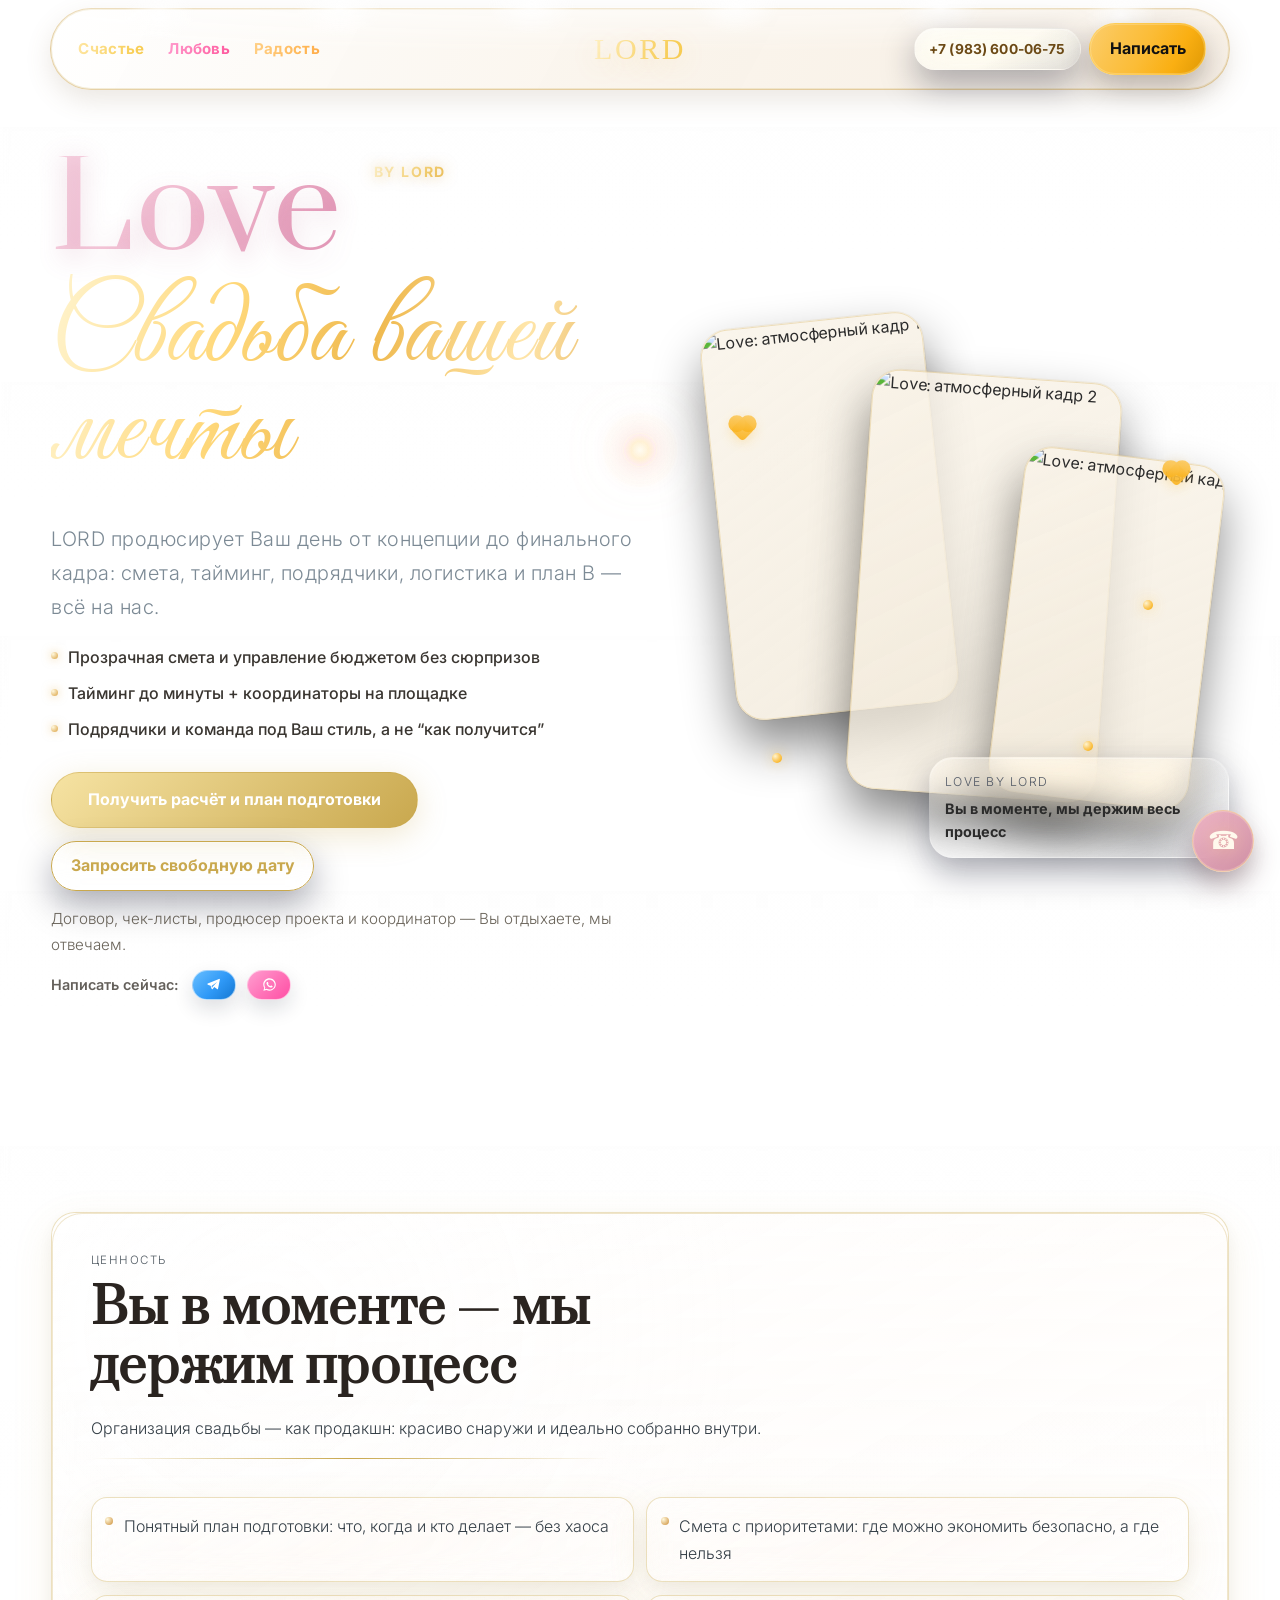
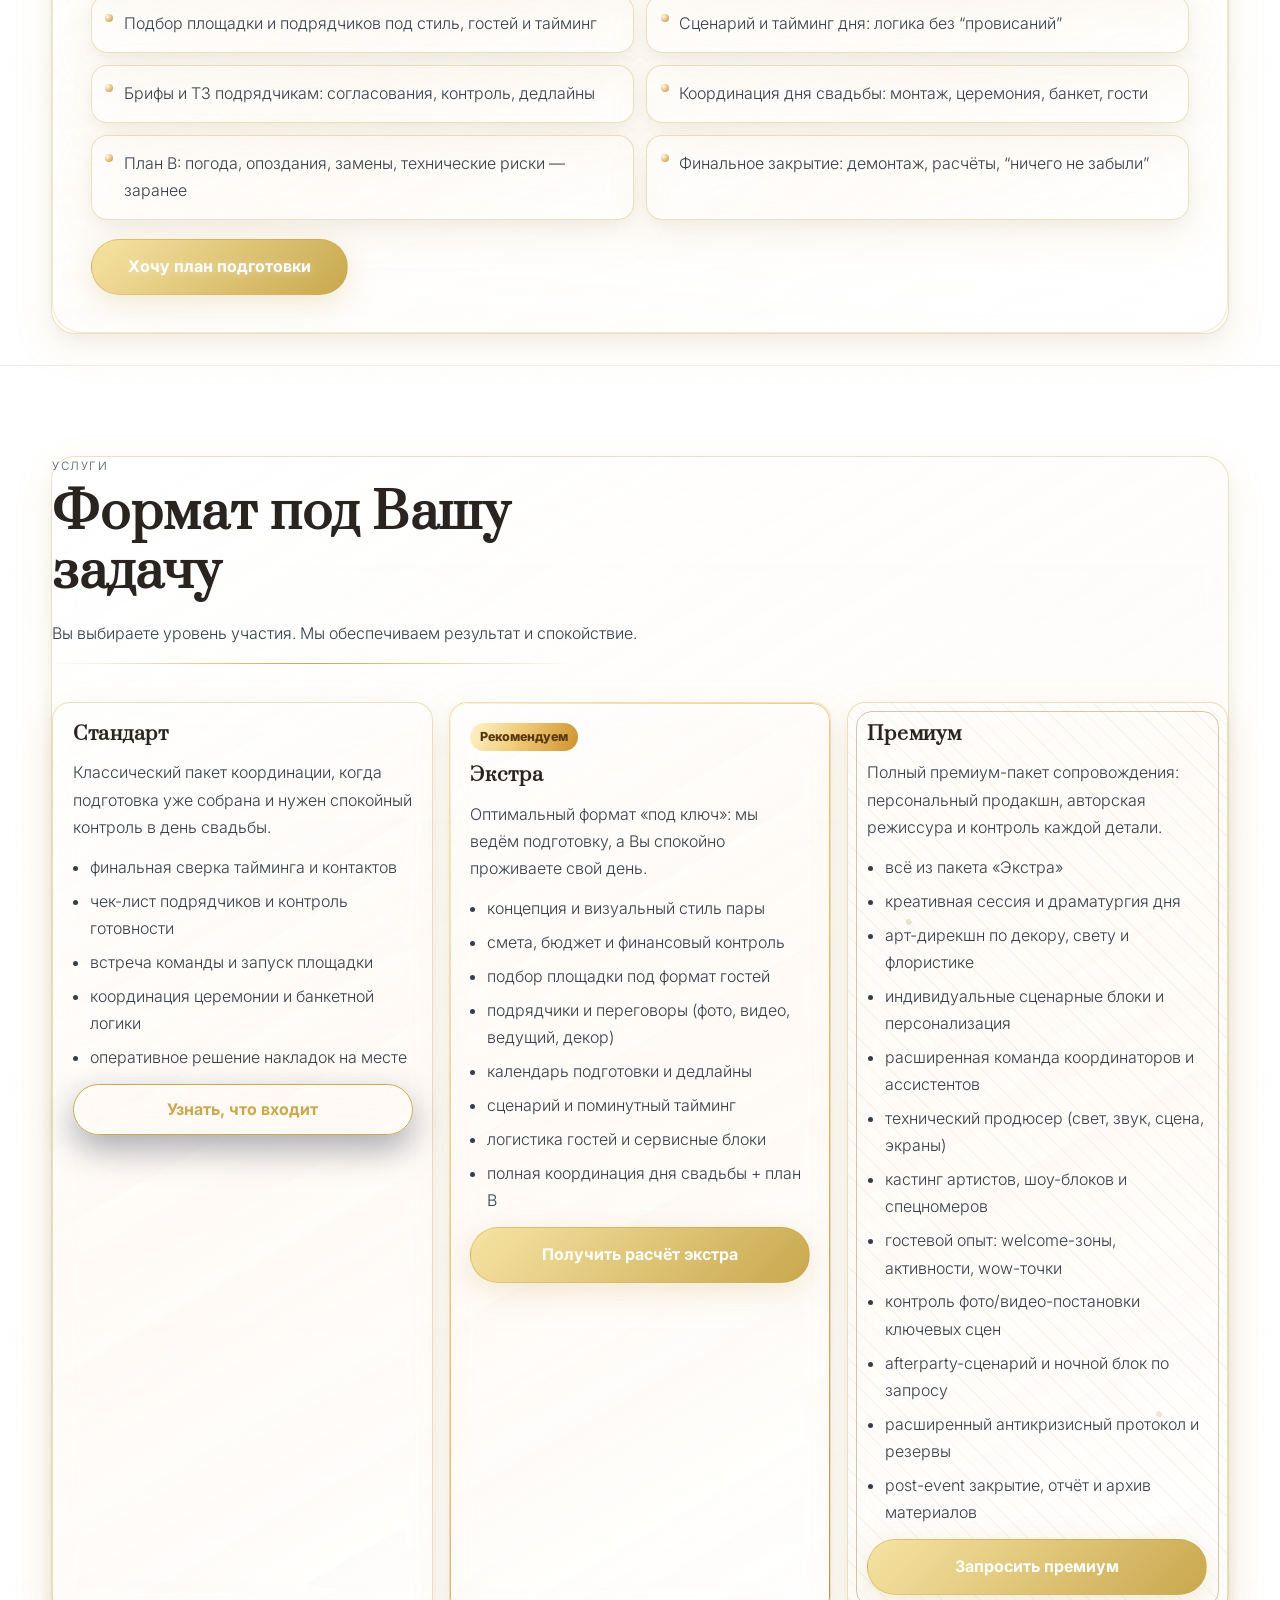
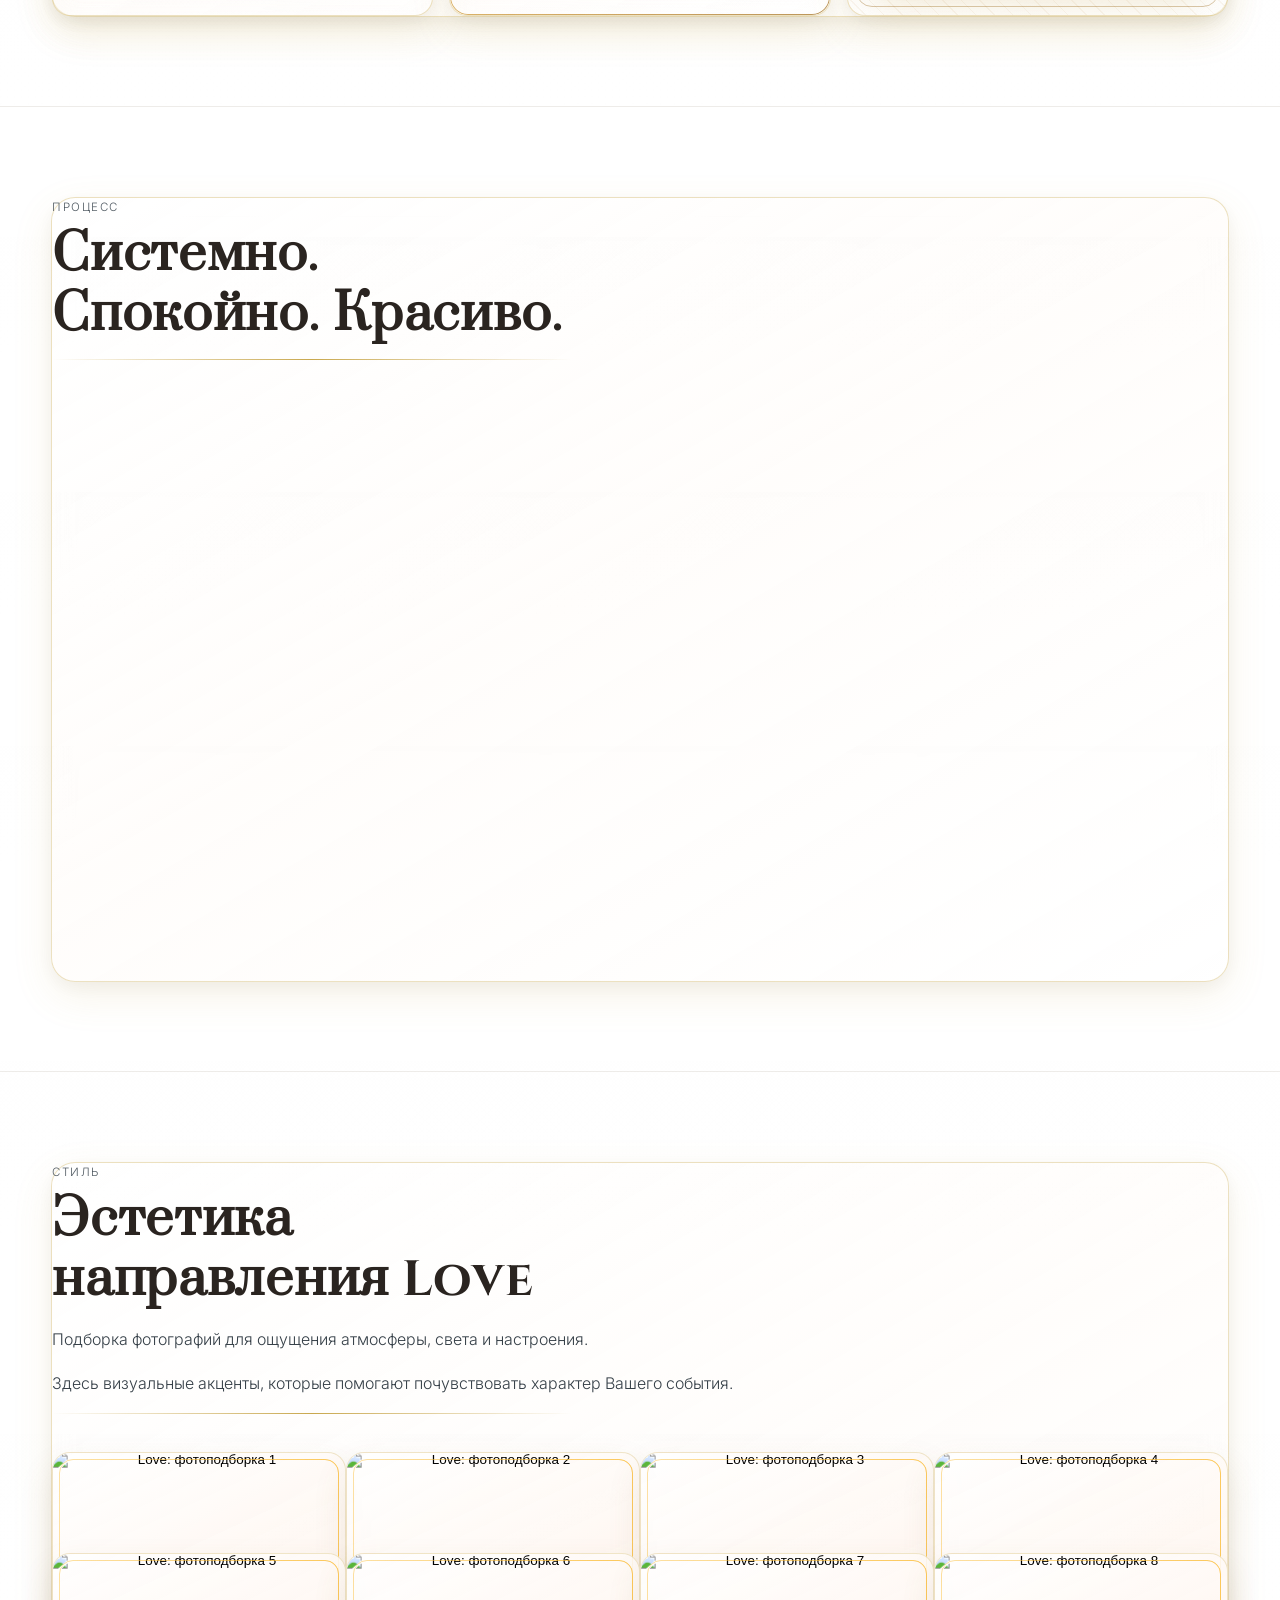
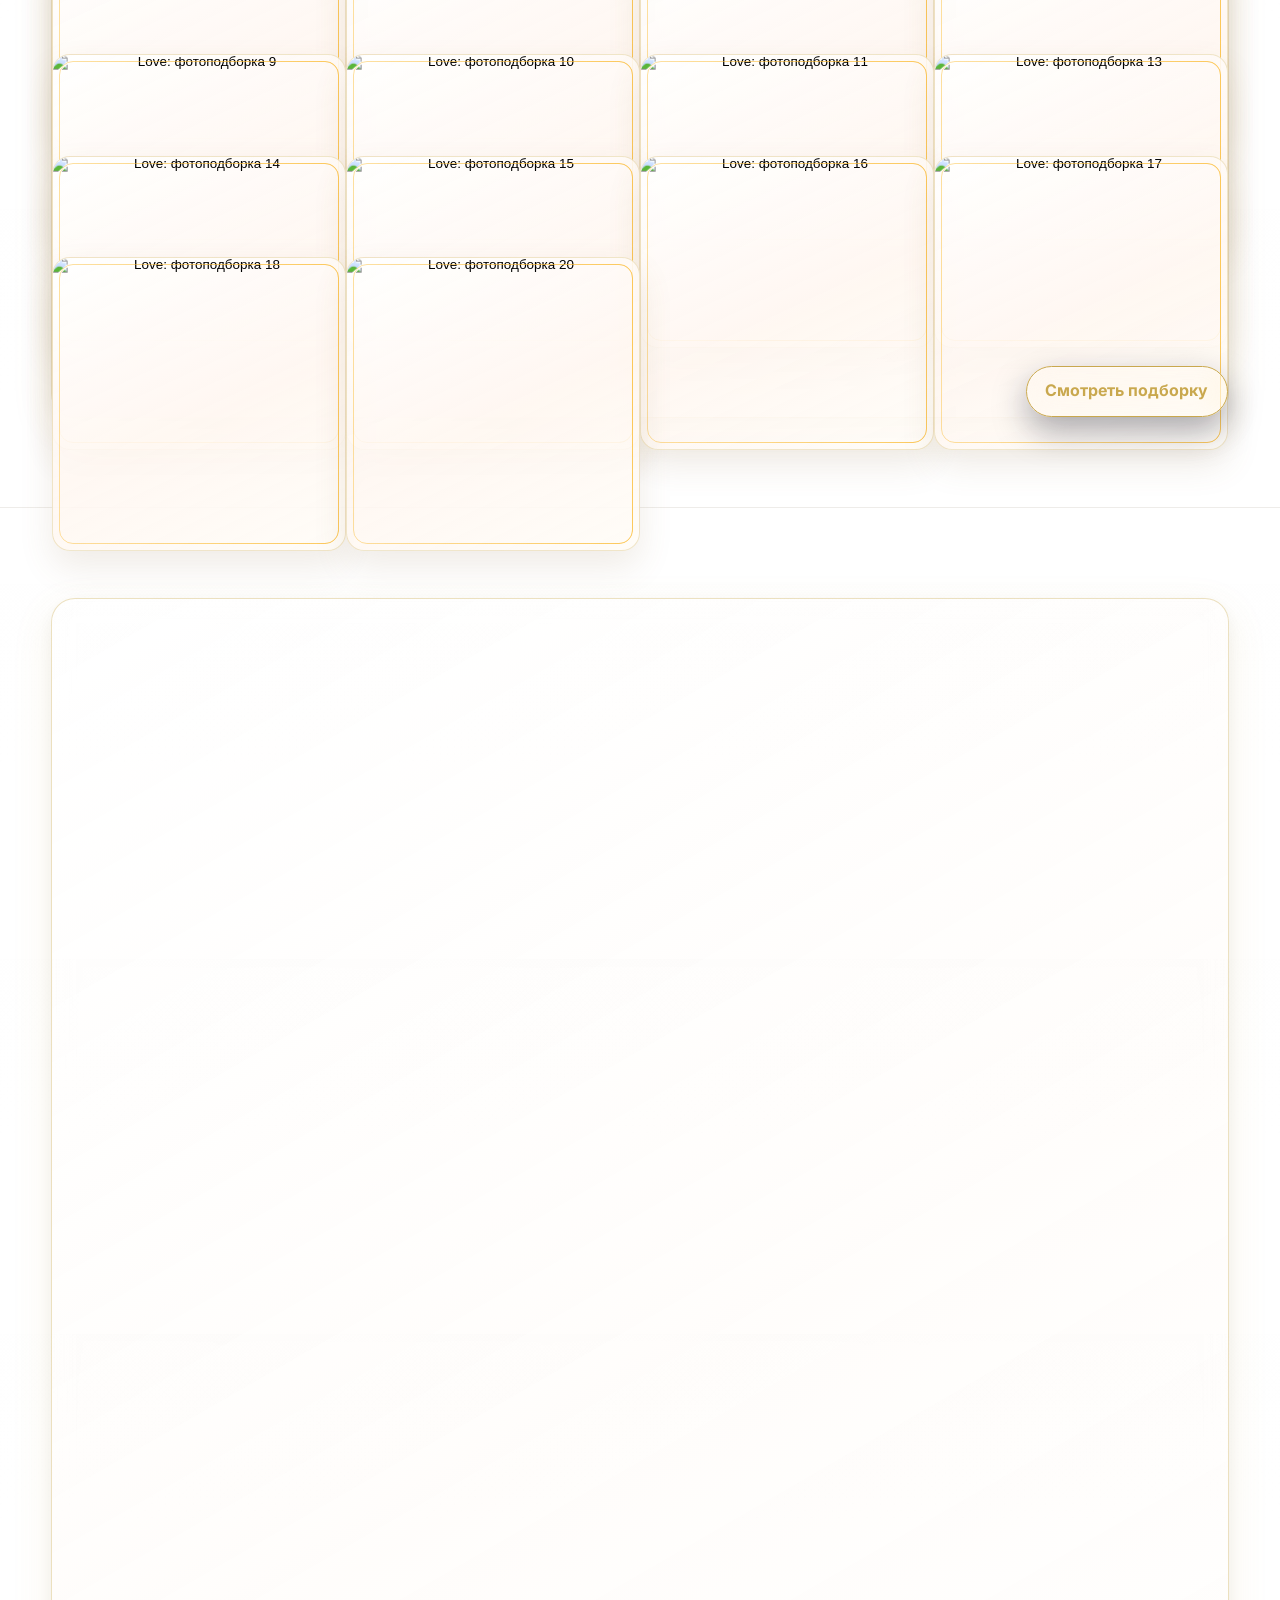
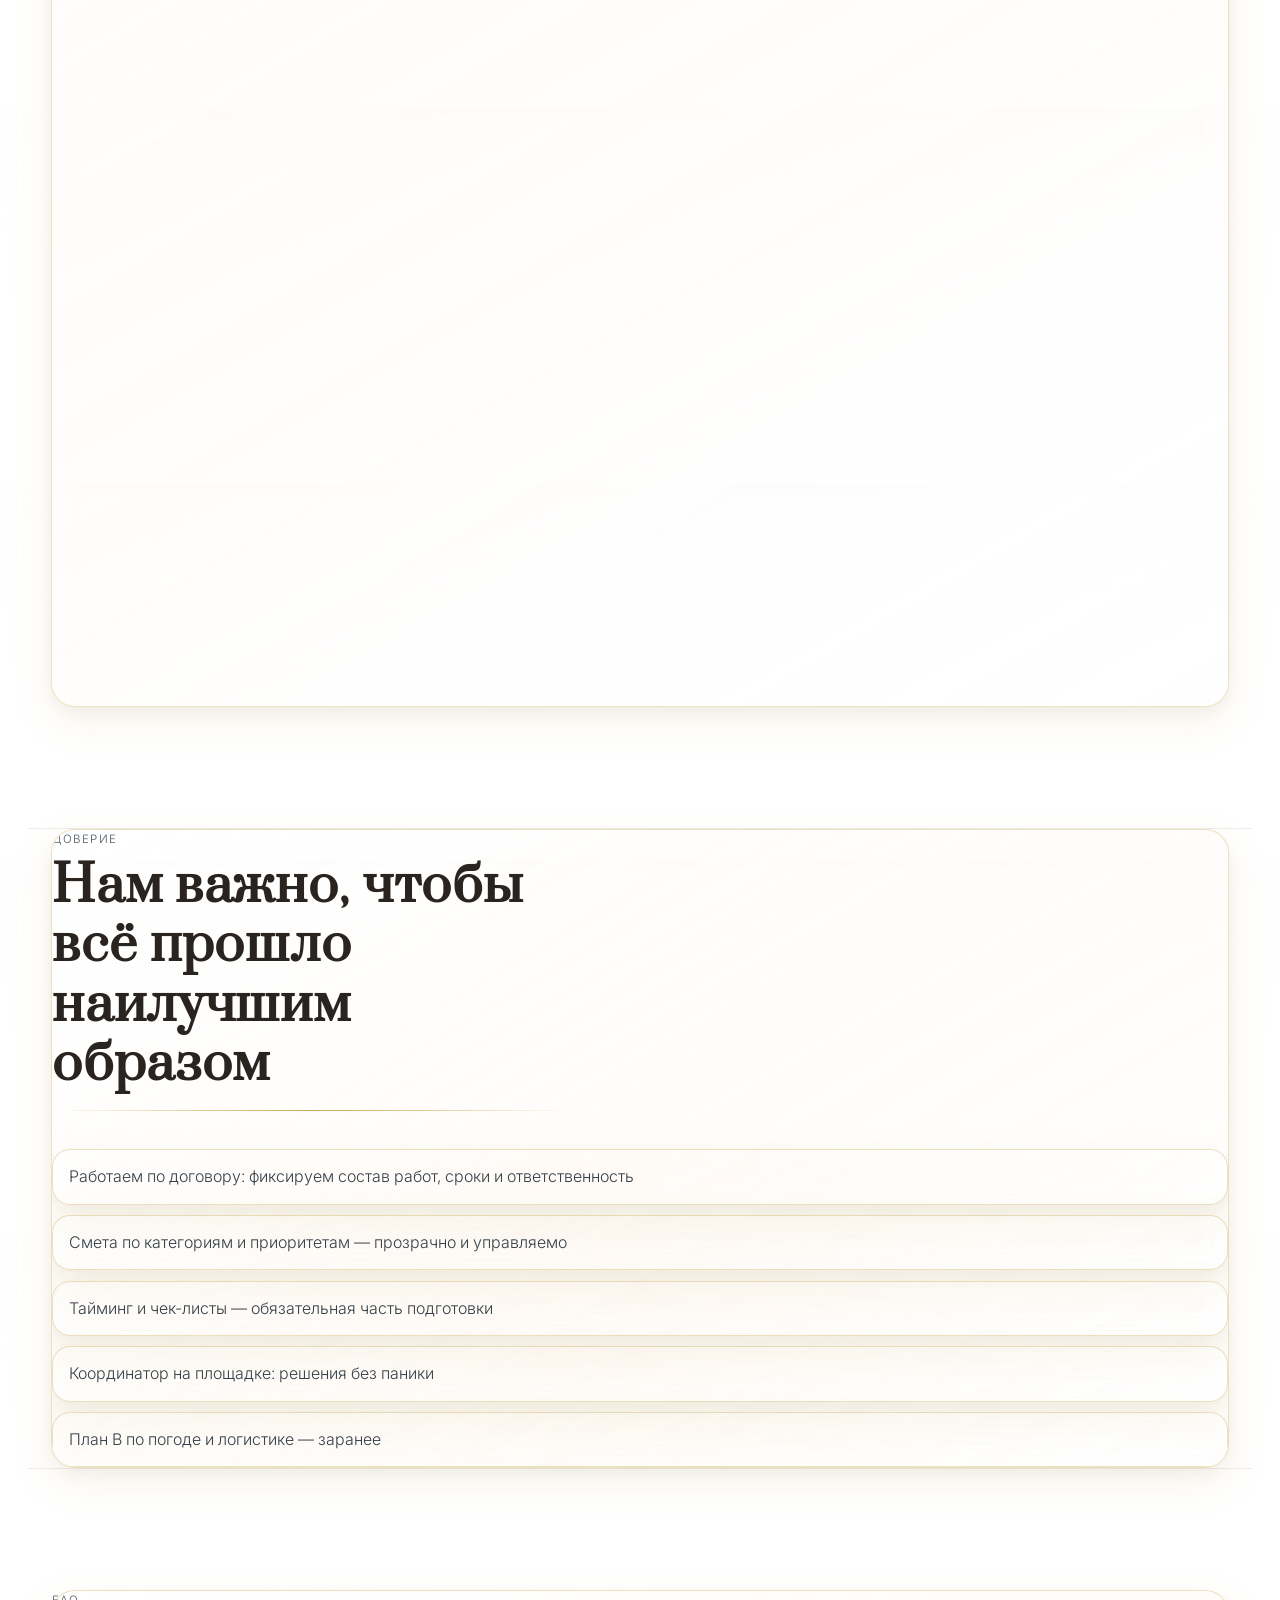
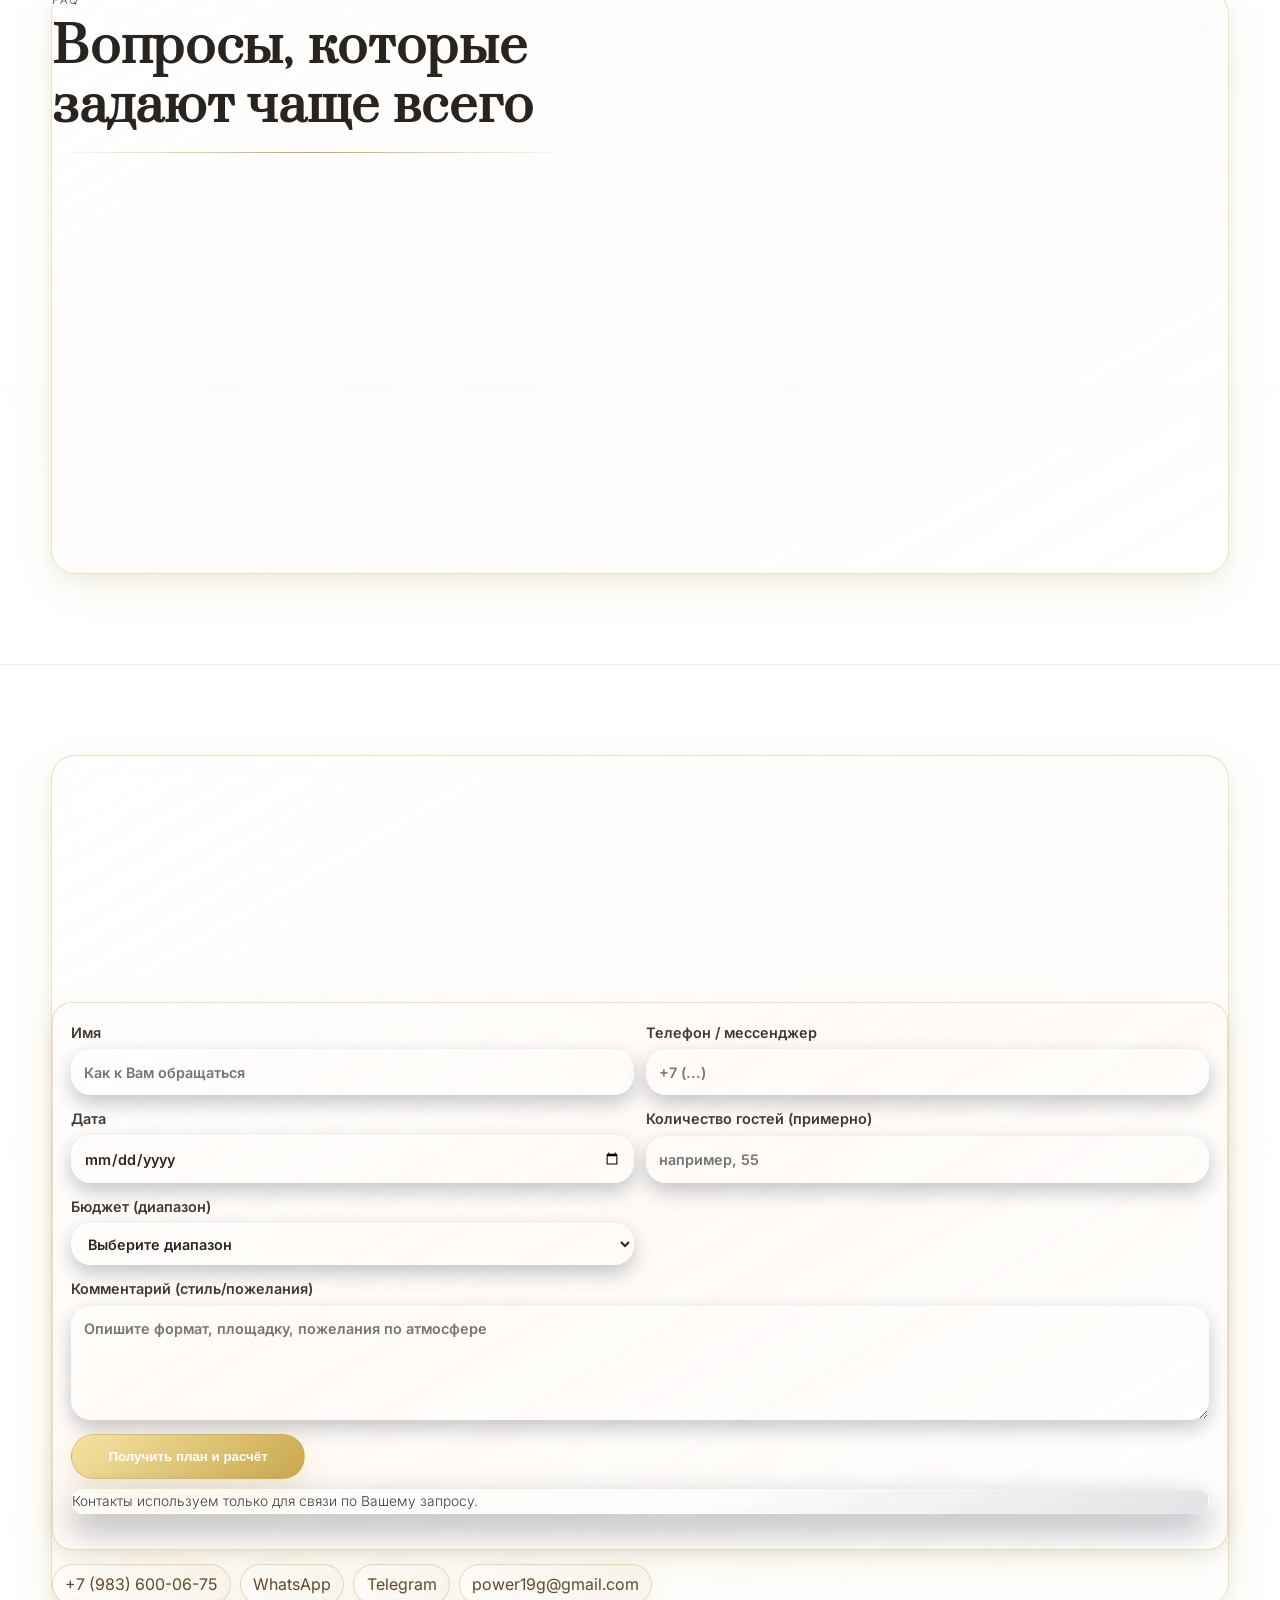
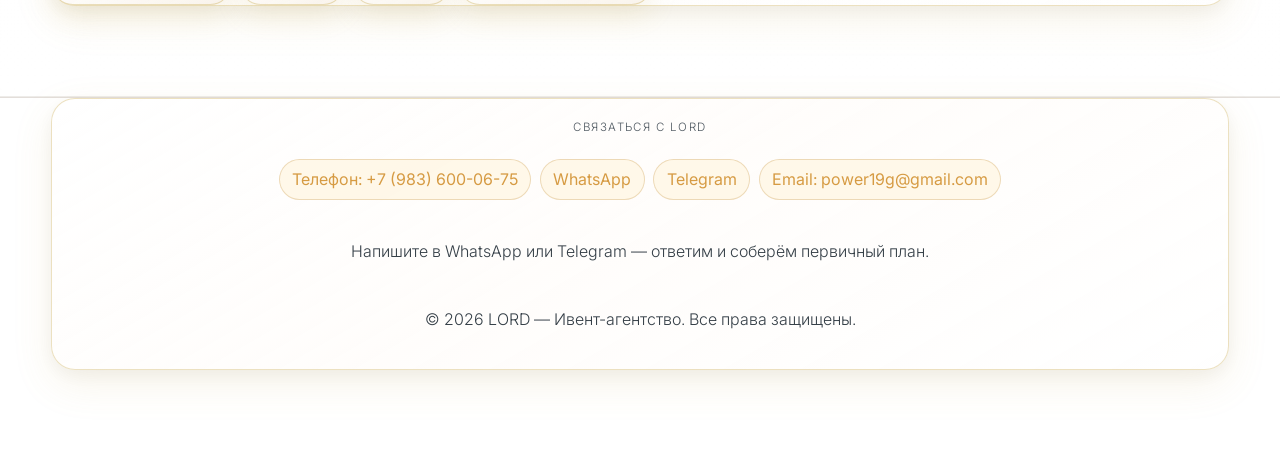
==== love/index.html @ 63703d86 "chore: seed core site files" ====
<!doctype html>
<html lang="ru">
<head>
  <meta charset="UTF-8" />
  <meta name="viewport" content="width=device-width, initial-scale=1.0" />
  <title>Love by LORD — свадьба под ключ в Санкт-Петербурге</title>
  <meta name="description" content="Свадьба под ключ в Санкт-Петербурге от LORD: концепция, смета, подрядчики, тайминг, координация и план B. Красиво, спокойно, под контролем." />
  <link rel="canonical" href="https://lord-event.ru/love/" />
  <meta property="og:type" content="website" />
  <meta property="og:title" content="Love by LORD — свадьба под ключ в Санкт-Петербурге" />
  <meta property="og:description" content="LORD продюсирует Ваш день от концепции до финального кадра: смета, тайминг, подрядчики, логистика и план B — всё на нас." />
  <meta property="og:url" content="https://lord-event.ru/love/" />
  <meta property="og:image" content="https://lord-event.ru/assets/love/vera-portrait-bw.webp" />
  <link rel="icon" type="image/png" sizes="16x16" href="../assets/lord/favicon-lord-final-2-16.png" />
  <link rel="icon" type="image/png" sizes="32x32" href="../assets/lord/favicon-lord-final-2-32.png" />
  <link rel="icon" type="image/png" sizes="192x192" href="../assets/lord/favicon-lord-final-2-192.png" />
  <link rel="apple-touch-icon" type="image/png" sizes="192x192" href="../assets/lord/favicon-lord-final-2-192.png" />
  <link rel="preconnect" href="https://fonts.googleapis.com" />
  <link rel="preconnect" href="https://fonts.gstatic.com" crossorigin />
  <link href="https://fonts.googleapis.com/css2?family=Cinzel:wght@500;600;700&family=Great+Vibes&family=Inter:wght@300;400;500;600&family=Manrope:wght@400;500;700;800&family=Prata&display=swap" rel="stylesheet" />
  <link rel="stylesheet" href="../styles.css?v=love-content-79" />
  <link rel="stylesheet" href="../assets/css/header-main-clone.css?v=header-main-clone-14" />
  <link rel="stylesheet" href="../assets/css/gold-standard.css?v=gold-std-31" />
  <link rel="preload" as="image" href="../assets/love/hero-love-33-left-heart-mobile.webp" type="image/webp" media="(max-width: 767px)" fetchpriority="high" />
  <script>
    window.APP_ANALYTICS = { gaMeasurementId: null, yandexCounterId: 107079964 };
  </script>
</head>
<body class="page-love" data-page="love">
  <div id="scroll-progress" class="scroll-progress" aria-hidden="true"></div>
  <div id="cursor-glow" class="cursor-glow" aria-hidden="true"></div>

  <div class="scene" aria-hidden="true"></div>

  <header class="site-header main-header-clone">
    <div class="container header-row">
      <a class="brand" href="../index.html" data-track="nav_brand" aria-label="LORD — главная" data-brand-kicker="by LORD" data-brand-title="Любовь">
        <span class="brand-small">Ивент-агентство</span>
        <span class="brand-big">LORD</span>
      </a>

      <button class="menu-toggle" aria-expanded="false" aria-controls="site-nav">Меню</button>

      <nav id="site-nav" class="site-nav" aria-label="Основная навигация">
        <ul>
          <li><a href="../schastye/index.html" data-track="nav_schastye">Счастье</a></li>
          <li class="is-active-nav"><a href="../love/index.html" aria-current="page" data-track="nav_love">Любовь</a></li>
          <li><a href="../radost/index.html" data-track="nav_radost">Радость</a></li>
        </ul>
      </nav>

      <div class="header-actions header-actions-love">
        <a class="header-phone" href="tel:+79836000675" data-track="header_phone">+7 (983) 600-06-75</a>
        <details class="write-menu">
          <summary class="btn btn-primary">Написать</summary>
          <div class="write-menu-panel">
            <a href="https://t.me/veravedet" target="_blank" rel="noreferrer noopener" data-track="header_tg">Telegram</a>
            <a href="https://wa.me/79836000675" target="_blank" rel="noreferrer noopener" data-track="header_wa">WhatsApp</a>
          </div>
        </details>
      </div>
    </div>
  </header>

  <main>
    <section class="section section-tight">
      <div class="container hero">
        <div class="reveal hero-copy">
          <div class="hero-love-mark" aria-label="Любовь Love">
            <p class="hero-love-title">Love</p>
            <span class="hero-love-by">By Lord</span>
          </div>
          <h1>Свадьба вашей мечты</h1>
          <p class="hero-lead">LORD продюсирует Ваш день от концепции до финального кадра: смета, тайминг, подрядчики, логистика и план B — всё на нас.</p>

          <ul class="hero-points">
            <li>Прозрачная смета и управление бюджетом без сюрпризов</li>
            <li>Тайминг до минуты + координаторы на площадке</li>
            <li>Подрядчики и команда под Ваш стиль, а не “как получится”</li>
          </ul>

          <div class="hero-actions">
            <a class="btn btn-primary" href="#form" data-track="hero_primary_cta">Получить расчёт и план подготовки</a>
            <a class="btn btn-ghost" href="#form" data-track="hero_secondary_cta">Запросить свободную дату</a>
          </div>

          <p class="hero-micro-proof">Договор, чек-листы, продюсер проекта и координатор — Вы отдыхаете, мы отвечаем.</p>

          <div class="hero-messengers">
            <span class="hero-messengers-label">Написать сейчас:</span>
            <a class="hero-messenger-link hero-messenger-link--tg" href="https://t.me/veravedet" target="_blank" rel="noreferrer noopener" aria-label="Написать в Telegram" data-track="hero_tg">
              <svg viewBox="0 0 24 24" aria-hidden="true" focusable="false">
                <path d="M21.7 3.2a1 1 0 0 0-1-.14L2.8 10.4a1 1 0 0 0 .08 1.88l4.5 1.55 1.61 5a1 1 0 0 0 1.72.36l2.55-3.16 4.44 3.24a1 1 0 0 0 1.57-.61l2.86-14.2a1 1 0 0 0-.41-1.28Zm-11.9 14.1-.9-2.8 8.9-6.6-7.3 7.5-.7 1.9Z"/>
              </svg>
            </a>
            <a class="hero-messenger-link hero-messenger-link--wa" href="https://wa.me/79836000675" target="_blank" rel="noreferrer noopener" aria-label="Написать в WhatsApp" data-track="hero_wa">
              <svg viewBox="0 0 24 24" aria-hidden="true" focusable="false">
                <path d="M12.03 2C6.5 2 2 6.4 2 11.86c0 1.93.56 3.8 1.62 5.4L2.2 22l4.9-1.28a10.13 10.13 0 0 0 4.93 1.27c5.53 0 10.03-4.4 10.03-9.86S17.56 2 12.03 2Zm0 18.06c-1.55 0-3.06-.4-4.4-1.16l-.32-.18-2.9.76.83-2.76-.2-.33a7.77 7.77 0 0 1-1.2-4.08c0-4.34 3.66-7.87 8.19-7.87 4.52 0 8.2 3.53 8.2 7.87 0 4.34-3.68 7.87-8.2 7.87Zm4.5-5.8c-.25-.12-1.45-.7-1.67-.77-.22-.08-.38-.12-.54.11-.16.24-.62.77-.76.93-.14.16-.28.18-.52.06a6.7 6.7 0 0 1-1.97-1.2 7.39 7.39 0 0 1-1.38-1.66c-.14-.24-.02-.37.1-.5.1-.1.23-.26.34-.39.12-.13.16-.22.24-.37.08-.16.04-.28-.02-.4-.06-.11-.54-1.3-.74-1.78-.2-.47-.4-.4-.54-.4h-.46a.88.88 0 0 0-.63.3c-.22.24-.84.82-.84 2s.86 2.32.98 2.47c.12.16 1.7 2.67 4.12 3.63.57.24 1.03.38 1.38.48.58.18 1.1.15 1.52.09.47-.07 1.45-.58 1.65-1.15.2-.57.2-1.06.14-1.16-.06-.1-.22-.17-.46-.29Z"/>
              </svg>
            </a>
          </div>
        </div>

        <div class="hero-visual reveal">
          <div class="hero-ring"></div>
          <figure class="hero-photo photo-a">
            <img src="../assets/love/user-love-set/love-set-12.jpg" alt="Love: атмосферный кадр 12" width="1451" height="1800" loading="eager" decoding="async" fetchpriority="high" />
          </figure>
          <figure class="hero-photo photo-b">
            <img src="../assets/love/user-love-set/love-set-02.jpg" alt="Love: атмосферный кадр 2" width="1012" height="1800" loading="lazy" decoding="async" fetchpriority="low" />
          </figure>
          <figure class="hero-photo photo-c">
            <img src="../assets/love/user-love-set/love-set-03.jpg" alt="Love: атмосферный кадр 3" width="1200" height="1800" loading="lazy" decoding="async" fetchpriority="low" />
          </figure>
          <span class="pulse-dot dot-a"></span>
          <span class="pulse-dot dot-b"></span>
          <span class="hero-float hero-float-heart hero-float-heart-a" aria-hidden="true"></span>
          <span class="hero-float hero-float-heart hero-float-heart-b" aria-hidden="true"></span>
          <span class="hero-float hero-float-ball hero-float-ball-a" aria-hidden="true"></span>
          <span class="hero-float hero-float-ball hero-float-ball-b" aria-hidden="true"></span>
          <span class="hero-float hero-float-ball hero-float-ball-c" aria-hidden="true"></span>
          <div class="hero-note">
            <p>Love by LORD</p>
            <strong>Вы в моменте, мы держим весь процесс</strong>
          </div>
        </div>
      </div>
    </section>

    <section class="section section-value-bg">
      <div class="container">
        <div class="section-head reveal">
          <p class="eyebrow">Ценность</p>
          <h2>Вы в моменте — мы держим процесс</h2>
          <p>Организация свадьбы — как продакшн: красиво снаружи и идеально собранно внутри.</p>
        </div>

        <ul class="value-list reveal">
          <li>Понятный план подготовки: что, когда и кто делает — без хаоса</li>
          <li>Смета с приоритетами: где можно экономить безопасно, а где нельзя</li>
          <li>Подбор площадки и подрядчиков под стиль, гостей и тайминг</li>
          <li>Сценарий и тайминг дня: логика без “провисаний”</li>
          <li>Брифы и ТЗ подрядчикам: согласования, контроль, дедлайны</li>
          <li>Координация дня свадьбы: монтаж, церемония, банкет, гости</li>
          <li>План B: погода, опоздания, замены, технические риски — заранее</li>
          <li>Финальное закрытие: демонтаж, расчёты, “ничего не забыли”</li>
        </ul>

        <div class="section-cta reveal">
          <a class="btn btn-primary" href="#form">Хочу план подготовки</a>
        </div>
      </div>
    </section>

    <section class="section section-soft">
      <div class="container">
        <div class="section-head reveal">
          <p class="eyebrow">Услуги</p>
          <h2>Формат под Вашу задачу</h2>
          <p>Вы выбираете уровень участия. Мы обеспечиваем результат и спокойствие.</p>
        </div>

        <div class="offer-grid">
          <article class="offer-card offer-card-basic tilt-card reveal">
            <h3>Стандарт</h3>
            <p>Классический пакет координации, когда подготовка уже собрана и нужен спокойный контроль в день свадьбы.</p>
            <ul>
              <li>финальная сверка тайминга и контактов</li>
              <li>чек-лист подрядчиков и контроль готовности</li>
              <li>встреча команды и запуск площадки</li>
              <li>координация церемонии и банкетной логики</li>
              <li>оперативное решение накладок на месте</li>
            </ul>
            <a class="btn btn-ghost" href="#form">Узнать, что входит</a>
          </article>

          <article class="offer-card offer-card-featured offer-card-standard tilt-card reveal">
            <span class="offer-badge">Рекомендуем</span>
            <h3>Экстра</h3>
            <p>Оптимальный формат «под ключ»: мы ведём подготовку, а Вы спокойно проживаете свой день.</p>
            <ul>
              <li>концепция и визуальный стиль пары</li>
              <li>смета, бюджет и финансовый контроль</li>
              <li>подбор площадки под формат гостей</li>
              <li>подрядчики и переговоры (фото, видео, ведущий, декор)</li>
              <li>календарь подготовки и дедлайны</li>
              <li>сценарий и поминутный тайминг</li>
              <li>логистика гостей и сервисные блоки</li>
              <li>полная координация дня свадьбы + план B</li>
            </ul>
            <a class="btn btn-primary" href="#form">Получить расчёт экстра</a>
          </article>

          <article class="offer-card offer-card-premium tilt-card reveal">
            <h3>Премиум</h3>
            <p>Полный премиум-пакет сопровождения: персональный продакшн, авторская режиссура и контроль каждой детали.</p>
            <ul>
              <li>всё из пакета «Экстра»</li>
              <li>креативная сессия и драматургия дня</li>
              <li>арт-дирекшн по декору, свету и флористике</li>
              <li>индивидуальные сценарные блоки и персонализация</li>
              <li>расширенная команда координаторов и ассистентов</li>
              <li>технический продюсер (свет, звук, сцена, экраны)</li>
              <li>кастинг артистов, шоу-блоков и спецномеров</li>
              <li>гостевой опыт: welcome-зоны, активности, wow-точки</li>
              <li>контроль фото/видео-постановки ключевых сцен</li>
              <li>afterparty-сценарий и ночной блок по запросу</li>
              <li>расширенный антикризисный протокол и резервы</li>
              <li>post-event закрытие, отчёт и архив материалов</li>
            </ul>
            <a class="btn btn-primary" href="#form">Запросить премиум</a>
          </article>
        </div>

      </div>
    </section>

    <section class="section">
      <div class="container">
        <div class="section-head reveal">
          <p class="eyebrow">Процесс</p>
          <h2>Системно. Спокойно. Красиво.</h2>
        </div>

        <ol class="process-grid">
          <li class="reveal"><span>01</span>Созвон 15–30 минут: дата, формат, стиль, рамка бюджета</li>
          <li class="reveal"><span>02</span>Бриф и референсы: синхронизируем “как выглядит красиво”</li>
          <li class="reveal"><span>03</span>Концепция + смета: приоритеты, варианты, прозрачность</li>
          <li class="reveal"><span>04</span>Подрядчики: подбор, сравнение, согласование</li>
          <li class="reveal"><span>05</span>Сценарий и тайминг: логика дня без провалов</li>
          <li class="reveal"><span>06</span>Подготовка и контроль: ТЗ, дедлайны, репетиции (если нужно)</li>
          <li class="reveal"><span>07</span>День свадьбы: координация, решения, финальное закрытие</li>
        </ol>

      </div>
    </section>

    <section id="portfolio" class="section section-soft">
      <div class="container">
        <div class="section-head reveal">
          <p class="eyebrow">Стиль</p>
          <h2>Эстетика направления Love</h2>
          <p>Подборка фотографий для ощущения атмосферы, света и настроения.</p>
          <p>Здесь визуальные акценты, которые помогают почувствовать характер Вашего события.</p>
        </div>

        <div id="portfolio-gallery" class="love-grid love-grid-mini">
          <button class="love-thumb" data-lightbox="love" data-full="../assets/love/user-love-set/love-set-01.jpg" aria-label="Открыть фото 1">
            <img src="../assets/love/user-love-set/love-set-01.jpg" alt="Love: фотоподборка 1" loading="lazy" />
          </button>
          <button class="love-thumb" data-lightbox="love" data-full="../assets/love/user-love-set/love-set-02.jpg" aria-label="Открыть фото 2">
            <img src="../assets/love/user-love-set/love-set-02.jpg" alt="Love: фотоподборка 2" loading="lazy" />
          </button>
          <button class="love-thumb" data-lightbox="love" data-full="../assets/love/user-love-set/love-set-03.jpg" aria-label="Открыть фото 3">
            <img src="../assets/love/user-love-set/love-set-03.jpg" alt="Love: фотоподборка 3" loading="lazy" />
          </button>
          <button class="love-thumb" data-lightbox="love" data-full="../assets/love/user-love-set/love-set-04.jpg" aria-label="Открыть фото 4">
            <img src="../assets/love/user-love-set/love-set-04.jpg" alt="Love: фотоподборка 4" loading="lazy" />
          </button>
          <button class="love-thumb" data-lightbox="love" data-full="../assets/love/user-love-set/love-set-05.jpg" aria-label="Открыть фото 5">
            <img src="../assets/love/user-love-set/love-set-05.jpg" alt="Love: фотоподборка 5" loading="lazy" />
          </button>
          <button class="love-thumb" data-lightbox="love" data-full="../assets/love/user-love-set/love-set-06.jpg" aria-label="Открыть фото 6">
            <img src="../assets/love/user-love-set/love-set-06.jpg" alt="Love: фотоподборка 6" loading="lazy" />
          </button>
          <button class="love-thumb" data-lightbox="love" data-full="../assets/love/user-love-set/love-set-07.jpg" aria-label="Открыть фото 7">
            <img src="../assets/love/user-love-set/love-set-07.jpg" alt="Love: фотоподборка 7" loading="lazy" />
          </button>
          <button class="love-thumb" data-lightbox="love" data-full="../assets/love/user-love-set/love-set-08.jpg" aria-label="Открыть фото 8">
            <img src="../assets/love/user-love-set/love-set-08.jpg" alt="Love: фотоподборка 8" loading="lazy" />
          </button>
          <button class="love-thumb" data-lightbox="love" data-full="../assets/love/user-love-set/love-set-09.jpg" aria-label="Открыть фото 9">
            <img src="../assets/love/user-love-set/love-set-09.jpg" alt="Love: фотоподборка 9" loading="lazy" />
          </button>
          <button class="love-thumb" data-lightbox="love" data-full="../assets/love/user-love-set/love-set-10.jpg" aria-label="Открыть фото 10">
            <img src="../assets/love/user-love-set/love-set-10.jpg" alt="Love: фотоподборка 10" loading="lazy" />
          </button>
          <button class="love-thumb" data-lightbox="love" data-full="../assets/love/user-love-set/love-set-11.jpg" aria-label="Открыть фото 11">
            <img src="../assets/love/user-love-set/love-set-11.jpg" alt="Love: фотоподборка 11" loading="lazy" />
          </button>
          <button class="love-thumb" data-lightbox="love" data-full="../assets/love/user-love-set/love-set-13.jpg" aria-label="Открыть фото 13">
            <img src="../assets/love/user-love-set/love-set-13.jpg" alt="Love: фотоподборка 13" loading="lazy" />
          </button>
          <button class="love-thumb" data-lightbox="love" data-full="../assets/love/user-love-set/love-set-14.jpg" aria-label="Открыть фото 14">
            <img src="../assets/love/user-love-set/love-set-14.jpg" alt="Love: фотоподборка 14" loading="lazy" />
          </button>
          <button class="love-thumb" data-lightbox="love" data-full="../assets/love/user-love-set/love-set-15.jpg" aria-label="Открыть фото 15">
            <img src="../assets/love/user-love-set/love-set-15.jpg" alt="Love: фотоподборка 15" loading="lazy" />
          </button>
          <button class="love-thumb" data-lightbox="love" data-full="../assets/love/user-love-set/love-set-16.jpg" aria-label="Открыть фото 16">
            <img src="../assets/love/user-love-set/love-set-16.jpg" alt="Love: фотоподборка 16" loading="lazy" />
          </button>
          <button class="love-thumb" data-lightbox="love" data-full="../assets/love/user-love-set/love-set-17.jpg" aria-label="Открыть фото 17">
            <img src="../assets/love/user-love-set/love-set-17.jpg" alt="Love: фотоподборка 17" loading="lazy" />
          </button>
          <button class="love-thumb" data-lightbox="love" data-full="../assets/love/user-love-set/love-set-18.jpg" aria-label="Открыть фото 18">
            <img src="../assets/love/user-love-set/love-set-18.jpg" alt="Love: фотоподборка 18" loading="lazy" />
          </button>
          <button class="love-thumb" data-lightbox="love" data-full="../assets/love/user-love-set/love-set-20.jpg" aria-label="Открыть фото 20">
            <img src="../assets/love/user-love-set/love-set-20.jpg" alt="Love: фотоподборка 20" loading="lazy" />
          </button>
        </div>

        <div class="section-cta reveal">
          <a class="btn btn-ghost" href="#portfolio-gallery">Смотреть подборку</a>
        </div>
      </div>
    </section>

    <section class="section" id="vera">
      <div class="container">
        <div class="section-head reveal">
          <p class="eyebrow">Команда</p>
          <h2 class="vera-title">
            <span class="vera-title__name">Вера Кузьмина</span>
            <span class="vera-title__role">Руководитель свадебного направления</span>
            <span class="vera-title__love">«Любовь»</span>
          </h2>
          <p>Ваш спокойный продюсер: вкус, структура и контроль деталей.</p>
        </div>

        <div class="vera-block vera-block-layout-v73">
          <aside class="vera-panel-left reveal">
            <figure class="vera-profile-card vera-profile-card--primary">
              <img src="../assets/love/vera-portrait-bw.webp" alt="Вера Кузьмина, руководитель свадебного направления LORD" loading="eager" decoding="async" fetchpriority="high" />
              <figcaption>Вера Кузьмина — руководитель свадебного направления «Любовь».</figcaption>
            </figure>
            <div class="vera-side-description">
              <p>Вера Кузьмина — ведущая и продюсер событий с опытом более 15 лет.</p>
              <p>Специализация: свадьбы, юбилеи и частные проекты с точным таймингом, живой атмосферой и спокойной координацией.</p>
              <p>Работает с индивидуальным сценарием, учитывает формат гостей и лично сопровождает проект от подготовки до финала.</p>
              <p>Для расчёта и деталей: позвоните или напишите в WhatsApp/Telegram.</p>
            </div>
            <ul class="vera-micro-list">
              <li>Эмоциональная подача и живой контакт с гостями</li>
              <li>Пунктуальность, структура и полный контроль хода дня</li>
              <li>Красивые решения и спокойная координация без суеты</li>
            </ul>
            <div class="vera-contact-row">
              <a class="vera-phone-chip" href="tel:+79836000675">+7 (983) 600-06-75</a>
              <details class="write-menu vera-write-menu">
                <summary class="btn btn-primary">Написать Вере</summary>
                <div class="write-menu-panel">
                  <a href="https://wa.me/79836000675" target="_blank" rel="noreferrer noopener">WhatsApp</a>
                  <a href="https://t.me/veravedet" target="_blank" rel="noreferrer noopener">Telegram</a>
                </div>
              </details>
            </div>
          </aside>

          <article class="vera-panel-right reveal">
            <p class="vera-cases-intro">Справа — живой альбом кейсов Веры: свадьбы, юбилеи, международные проекты и большие события с продуманным сценарием, точным таймингом и сильной эмоциональной отдачей.</p>
            <div class="vera-cases">
              <div class="vera-cases-head">
                <h3>Альбом кейсов Веры</h3>
                <div class="vera-cases-album-controls">
                  <button type="button" class="vera-album-nav prev" aria-label="Предыдущий кейс">←</button>
                  <button type="button" class="vera-album-nav next" aria-label="Следующий кейс">→</button>
                </div>
              </div>
              <p class="vera-album-hint">Листайте свайпом влево/вправо или кнопками ← →</p>
              <div class="vera-cases-track" tabindex="0" aria-label="Листаемый альбом кейсов Веры">
                <article class="vera-case-slide">
                  <img src="../assets/love/vera-cases/case-1.jpg" alt="Кейс 1 — международная камерная свадьба Бориса и Марии" loading="lazy" />
                  <div class="vera-case-meta">
                    <strong>Кейс 1</strong>
                    <p>Международная камерная свадьба Бориса и Марии с гостями из России, Кореи и США.</p>
                    <p>Торжество прошло в Сибири, в загородном коттедже молодожёнов.</p>
                    <p>Микс русских и корейских традиций с церемонией венчания, живым вокалом невесты и четырёхчасовым музыкальным сопровождением от Веры.</p>
                  </div>
                </article>
                <article class="vera-case-slide">
                  <img src="../assets/love/vera-cases/case-2.jpg" alt="Кейс 2 — свадьба Егора и Дарьи" loading="lazy" />
                  <div class="vera-case-meta">
                    <strong>Кейс 2</strong>
                    <p>Яркая свадьба Егора и Дарьи: молодожёны и гости прилетели к ведущей в день свадьбы.</p>
                    <p>Проект пришёл по рекомендации после юбилея в семье клиента.</p>
                    <p>Подготовка прошла полностью online, а очная встреча команды состоялась уже в банкетном зале.</p>
                  </div>
                </article>
                <article class="vera-case-slide">
                  <img src="../assets/love/vera-cases/case-3.jpg" alt="Кейс 3 — юбилей в стиле Великий ГЕНсби" loading="lazy" />
                  <div class="vera-case-meta">
                    <strong>Кейс 3</strong>
                    <p>Юбилей 25 лет, запрос поступил за день до события.</p>
                    <p>За одну ночь была собрана тематическая вечеринка «Великий ГЕНсби», подготовлены гости и собраны видеопоздравления со всей страны.</p>
                    <p>Сюрпризы, живой вокал, необычные интерактивы и персональный stand up по каждому гостю стали главным вау-эффектом.</p>
                  </div>
                </article>
                <article class="vera-case-slide">
                  <img src="../assets/love/vera-cases/case-4.jpg" alt="Кейс 4 — крупная безалкогольная свадьба с венчанием" loading="lazy" />
                  <div class="vera-case-meta">
                    <strong>Кейс 4</strong>
                    <p>Крупная безалкогольная свадьба гостей пяти церквей.</p>
                    <p>Красивое венчание, живой вокал жениха, невесты, гостей и детей.</p>
                    <p>В программе: видеопоздравления-сюрпризы из разных стран и городов, много радости и нестандартный интерактив с мадагаскарскими тараканами.</p>
                  </div>
                </article>
                <article class="vera-case-slide">
                  <img src="../assets/love/vera-cases/case-5.jpg" alt="Кейс 5 — день медика в загородном яхт-клубе" loading="lazy" />
                  <div class="vera-case-meta">
                    <strong>Кейс 5</strong>
                    <p>День медика: корпоратив в загородном яхт-клубе для 20 сотрудниц косметологической клиники.</p>
                    <p>Красная нить мероприятия — «красота, которая спасёт мир».</p>
                    <p>Живой вокал диджея, разговорные интерактивы, сюрпризы для руководителя и много юмора.</p>
                  </div>
                </article>
                <article class="vera-case-slide">
                    <img src="../assets/love/vera-cases/case-6.jpg" alt="Кейс 6 — юбилей Елены на 60+ гостей" loading="lazy" />
                    <div class="vera-case-meta">
                      <strong>Кейс 6</strong>
                      <p>Юбилей Елены, 35 лет, более 60 гостей. Клиент третий раз выбрал Веру ведущей семейного праздника.</p>
                      <p>Даже после отключения света в коттедже вечер продолжился и прошёл блестяще.</p>
                      <p>Сильная работа с залом и гибкость сценария удержали динамику праздника до финала.</p>
                    </div>
                  </article>
                  <article class="vera-case-slide">
                    <img src="../assets/love/vera-cases/case-7.jpg" alt="Кейс 7 — международный благотворительный проект для детей" loading="lazy" />
                    <div class="vera-case-meta">
                      <strong>Кейс 7</strong>
                      <p>Международный проект для детей из многодетных семей из Средней Азии.</p>
                      <p>Подготовка детей к творческим выступлениям и организация рождественских встреч.</p>
                      <p>В благотворительный проект были приглашены нестандартные подрядчики, включая известного иллюзиониста и ярких артистов.</p>
                    </div>
                  </article>
                  <article class="vera-case-slide">
                    <img src="../assets/love/vera-cases/case-8.jpg" alt="Кейс 8 — женский fashion-проект и конкурс красоты" loading="lazy" />
                    <div class="vera-case-meta">
                      <strong>Кейс 8</strong>
                      <p>Женский Fashion-проект: весенний конкурс красоты и стиля для 20 участниц.</p>
                      <p>Вера собрала поминутный тайминг, написала сценарий, пригласила артистов и провела проект под ключ.</p>
                      <p>После события получены благодарности от партнёров и участников.</p>
                    </div>
                  </article>
                  <article class="vera-case-slide">
                    <img src="../assets/love/vera-cases/case-9.jpg" alt="Кейс 9 — бизнес-конференция для 200 предпринимателей" loading="lazy" />
                    <div class="vera-case-meta">
                      <strong>Кейс 9</strong>
                      <p>Бизнес-конференция для 200 предпринимателей от компаний Stockwell и Битрикс24.</p>
                      <p>Семичасовая программа: 8 спикеров, интенсивный контент и нетворкинг в Большом зале гостиницы «Октябрьская» на Невском проспекте.</p>
                      <p>По итогам ведущая получила благодарственное письмо от руководителей проекта.</p>
                    </div>
                  </article>
                </div>
              </div>
              <p class="vera-cases-note">Альбом регулярно дополняется новыми проектами Веры.</p>
            </div>
          </article>
        </div>
      </div>
    </section>

    <section class="section section-soft section-trust-bg">
      <div class="container">
        <div class="section-head reveal">
          <p class="eyebrow">Доверие</p>
          <h2>Нам важно, чтобы всё прошло наилучшим образом</h2>
        </div>

        <ul class="trust-list reveal">
          <li>Работаем по договору: фиксируем состав работ, сроки и ответственность</li>
          <li>Смета по категориям и приоритетам — прозрачно и управляемо</li>
          <li>Тайминг и чек-листы — обязательная часть подготовки</li>
          <li>Координатор на площадке: решения без паники</li>
          <li>План B по погоде и логистике — заранее</li>
        </ul>

      </div>
    </section>

    <section class="section">
      <div class="container">
        <div class="section-head reveal">
          <p class="eyebrow">FAQ</p>
          <h2>Вопросы, которые задают чаще всего</h2>
        </div>

        <div class="faq-list">
          <details class="reveal" open>
            <summary>Сколько стоит?</summary>
            <p>Зависит от формата (координация / под ключ / премиум), количества гостей, площадки и сложности продакшна. На созвоне фиксируем рамку и выдаём понятный план.</p>
          </details>
          <details class="reveal">
            <summary>Можно уложиться в конкретный бюджет?</summary>
            <p>Да — если определить приоритеты. Мы предложим 2–3 сценария: «оптимально / красиво / вау» и покажем, где экономить безопасно.</p>
          </details>
          <details class="reveal">
            <summary>Что если дождь/форс-мажор?</summary>
            <p>План B готовится заранее: логистика, зоны, тайминг и резервные решения.</p>
          </details>
          <details class="reveal">
            <summary>Если подрядчик подведёт?</summary>
            <p>Мы работаем через брифы, ТЗ и контрольные точки. Для критичных задач есть резервные варианты.</p>
          </details>
          <details class="reveal">
            <summary>Что нужно от нас?</summary>
            <p>Ваши «да/нет» по ключевым решениям и честная рамка: дата, стиль, приоритеты, бюджет. Остальное берём на себя.</p>
          </details>
        </div>

      </div>
    </section>

    <section id="form" class="section section-soft">
      <div class="container">
        <div class="section-head reveal">
          <p class="eyebrow">Финальный шаг</p>
          <h2>Хотите свадьбу вашей мечты?</h2>
          <p>Оставьте заявку — пришлём план подготовки и структуру сметы под Вашу дату.</p>
        </div>

        <form class="love-form reveal" data-lead-form data-form-type="love" data-endpoint="/api/lead" action="#" method="post">
          <input type="hidden" name="direction" value="love" />
          <input type="hidden" name="format" value="" />
          <div class="form-grid">
            <label>
              Имя
              <input type="text" name="name" autocomplete="name" placeholder="Как к Вам обращаться" required />
            </label>

            <label>
              Телефон / мессенджер
              <input type="text" name="contact" autocomplete="tel" placeholder="+7 (...)" required />
            </label>

            <label>
              Дата
              <input type="date" name="date" required />
            </label>

            <label>
              Количество гостей (примерно)
              <input type="number" name="guests" min="2" max="1000" placeholder="например, 55" />
            </label>

            <label>
              Бюджет (диапазон)
              <select name="budget">
                <option value="">Выберите диапазон</option>
                <option>до 500 000 ₽</option>
                <option>500 000 — 1 000 000 ₽</option>
                <option>1 000 000 — 2 000 000 ₽</option>
                <option>2 000 000 ₽ и выше</option>
              </select>
            </label>

            <label class="wide">
              Комментарий (стиль/пожелания)
              <textarea name="message" rows="4" placeholder="Опишите формат, площадку, пожелания по атмосфере"></textarea>
            </label>
          </div>

          <button class="btn btn-primary" type="submit" data-track="form_submit_click" data-ev="form_submit">Получить план и расчёт</button>
          <p class="form-note">Контакты используем только для связи по Вашему запросу.</p>
          <p class="form-status" aria-live="polite"></p>
        </form>

        <div class="contact-inline reveal">
          <a href="tel:+79836000675">+7 (983) 600-06-75</a>
          <a href="https://wa.me/79836000675" target="_blank" rel="noreferrer noopener">WhatsApp</a>
          <a href="https://t.me/veravedet" target="_blank" rel="noreferrer noopener">Telegram</a>
          <a href="mailto:power19g@gmail.com">power19g@gmail.com</a>
        </div>
      </div>
    </section>
  </main>

  <footer class="section love-footer" style="padding-top:0;">
    <div class="container contact-card reveal" style="text-align:center;">
      <p class="eyebrow">Связаться с LORD</p>
      <div class="footer-contacts">
        <a href="tel:+79836000675">Телефон: +7 (983) 600-06-75</a>
        <a href="https://wa.me/79836000675" target="_blank" rel="noreferrer noopener">WhatsApp</a>
        <a href="https://t.me/veravedet" target="_blank" rel="noreferrer noopener">Telegram</a>
        <a href="mailto:power19g@gmail.com">Email: power19g@gmail.com</a>
      </div>
      <p class="footer-lead">Напишите в WhatsApp или Telegram — ответим и соберём первичный план.</p>
      <p>© <span id="current-year"></span> LORD — Ивент-агентство. Все права защищены.</p>
    </div>
  </footer>

  <details class="floating-call-widget floating-call-widget--love" aria-label="Виджет звонка Любовь">
    <summary aria-label="Открыть быстрые контакты Любовь">
      <span class="floating-call-widget__icon" aria-hidden="true">☎</span>
    </summary>
    <div class="floating-call-widget__panel">
      <p class="floating-call-widget__title">Любовь • быстрая связь</p>
      <a class="floating-call-widget__phone" href="tel:+79836000675">+7 (983) 600-06-75</a>
      <div class="floating-call-widget__actions">
        <a class="floating-call-widget__action action-tg" href="https://t.me/veravedet" target="_blank" rel="noreferrer noopener">Telegram</a>
        <a class="floating-call-widget__action action-wa" href="https://wa.me/79836000675" target="_blank" rel="noreferrer noopener">WhatsApp</a>
        <a class="floating-call-widget__action action-call" href="tel:+79836000675">Позвонить</a>
      </div>
    </div>
  </details>

  <div class="love-mobile-contact-bar" aria-label="Быстрая связь">
    <a class="love-mobile-contact-btn" href="https://wa.me/79836000675" target="_blank" rel="noreferrer noopener">WhatsApp</a>
    <a class="love-mobile-contact-btn" href="https://t.me/veravedet" target="_blank" rel="noreferrer noopener">Telegram</a>
    <a class="love-mobile-contact-btn love-mobile-contact-btn--call" href="tel:+79836000675">Позвонить</a>
  </div>

  <div class="love-lightbox" id="love-lightbox" aria-hidden="true">
    <div class="love-lightbox__content" role="dialog" aria-modal="true" aria-label="Просмотр фотографии">
      <button class="love-lightbox__close" type="button" aria-label="Закрыть">✕</button>
      <img class="love-lightbox__img" src="" alt="Просмотр фотографии" />
    </div>
  </div>

  <script src="../assets/js/site.js?v=site-mobile-34" defer></script>
  <script src="../assets/js/love-ui.js?v=love-ui-2" defer></script>
  <script>
    const yearNode = document.querySelector("#current-year");
    if (yearNode) yearNode.textContent = String(new Date().getFullYear());

    const veraCasesTrack = document.querySelector(".vera-cases-track");
    const veraPrev = document.querySelector(".vera-album-nav.prev");
    const veraNext = document.querySelector(".vera-album-nav.next");

    if (veraCasesTrack && veraPrev && veraNext) {
      const scrollByCard = (direction) => {
        const firstCard = veraCasesTrack.querySelector(".vera-case-slide");
        const step = firstCard ? firstCard.getBoundingClientRect().width + 14 : 320;
        const reduced = window.matchMedia("(prefers-reduced-motion: reduce)").matches;
        veraCasesTrack.scrollBy({
          left: direction * step,
          behavior: reduced ? "auto" : "smooth"
        });
      };

      veraPrev.addEventListener("click", () => scrollByCard(-1));
      veraNext.addEventListener("click", () => scrollByCard(1));
    }

    const lightbox = document.querySelector("#love-lightbox");
    const lightboxImg = lightbox ? lightbox.querySelector(".love-lightbox__img") : null;
    const lightboxClose = lightbox ? lightbox.querySelector(".love-lightbox__close") : null;
    const thumbButtons = document.querySelectorAll(".love-thumb[data-full]");

    const openLightbox = (src) => {
      if (!lightbox || !lightboxImg) return;
      lightboxImg.src = src;
      lightbox.classList.add("is-open");
      lightbox.setAttribute("aria-hidden", "false");
    };

    const closeLightbox = () => {
      if (!lightbox) return;
      lightbox.classList.remove("is-open");
      lightbox.setAttribute("aria-hidden", "true");
    };

    thumbButtons.forEach((btn) => {
      btn.addEventListener("click", () => {
        const src = btn.getAttribute("data-full");
        if (src) openLightbox(src);
      });
    });

    if (lightboxClose) {
      lightboxClose.addEventListener("click", closeLightbox);
    }

    if (lightbox) {
      lightbox.addEventListener("click", (event) => {
        if (event.target === lightbox) closeLightbox();
      });
    }

    document.addEventListener("keydown", (event) => {
      if (event.key === "Escape") closeLightbox();
    });
  </script>
</body>
</html>
---- styles.css ----
:root {
  --bg: #7a5e49;
  --bg-2: #cda580;
  --surface: rgba(255, 255, 255, 0.82);
  --surface-strong: rgba(255, 255, 255, 0.95);
  --text: #2f2a25;
  --text-muted: #6f655c;
  --line: rgba(122, 107, 92, 0.22);

  --gold-1: #fcce6d;
  --gold-2: #fbc44f;
  --gold-3: #fbbc36;
  --gold-4: #faaf12;
  --gold-5: #de9804;
  --gold-gradient: linear-gradient(112deg, var(--gold-1) 0%, var(--gold-2) 24%, var(--gold-3) 52%, var(--gold-4) 78%, var(--gold-5) 100%);

  --gold-glow-soft: 0 0 0 1px rgba(251, 188, 54, 0.34), 0 7px 16px rgba(222, 152, 4, 0.22), inset 0 1px 0 rgba(252, 214, 109, 0.5);
  --gold-glow-strong: 0 0 0 1px rgba(251, 188, 54, 0.44), 0 9px 20px rgba(222, 152, 4, 0.28), 0 0 10px rgba(252, 206, 109, 0.2);
  --gold-text-glow: none;

  --radius: 18px;
  --max: 1180px;
}

*,
*::before,
*::after {
  box-sizing: border-box;
}

html {
  scroll-behavior: smooth;
}

body {
  margin: 0;
  font-family: "Manrope", "Segoe UI", sans-serif;
  color: var(--text);
  background:
    radial-gradient(circle at 14% 10%, rgba(255, 248, 233, 0.88), transparent 38%),
    radial-gradient(circle at 84% 7%, rgba(241, 236, 227, 0.74), transparent 36%),
    linear-gradient(160deg, #fffefc 0%, #f8f5f1 48%, #f2eee8 100%);
  line-height: 1.6;
  overflow-x: hidden;
}

body.lord-loading {
  overflow: hidden;
}

body.lord-loading header,
body.lord-loading main,
body.lord-loading footer {
  opacity: 0;
  visibility: hidden;
}

body.lord-loading .scene,
body.lord-loading .cloud-layer {
  opacity: 0;
  visibility: hidden;
}

@media (max-width: 767px) {
  body.lord-loading {
    overflow: auto !important;
  }

  body.lord-loading header,
  body.lord-loading main,
  body.lord-loading footer,
  body.lord-loading .scene,
  body.lord-loading .cloud-layer {
    opacity: 1 !important;
    visibility: visible !important;
  }

  .lord-loader {
    display: none !important;
  }
}

body.page-leaving header,
body.page-leaving main,
body.page-leaving footer {
  opacity: 0;
  transform: translateY(8px);
  transition: opacity 0.32s ease, transform 0.32s ease;
}

.lord-loader {
  position: fixed;
  inset: 0;
  z-index: 9999;
  display: grid;
  place-items: center;
  background:
    radial-gradient(circle at 52% 24%, rgba(255, 224, 122, 0.16), transparent 44%),
    radial-gradient(circle at 18% 74%, rgba(255, 219, 144, 0.18), transparent 50%),
    linear-gradient(160deg, #fffcf6 0%, #f5efe6 48%, #e8ddd0 100%);
  opacity: 1;
  visibility: visible;
  transition: opacity 0.45s ease, visibility 0.45s ease;
}

.lord-loader.is-hidden {
  opacity: 0;
  visibility: hidden;
  pointer-events: none;
}

.lord-loader__inner {
  text-align: center;
  display: grid;
  gap: 14px;
  justify-items: center;
}

.lord-loader__ring {
  width: 68px;
  aspect-ratio: 1;
  border-radius: 999px;
  border: 3px solid rgba(216, 173, 74, 0.2);
  border-top-color: var(--gold-3);
  border-right-color: var(--gold-4);
  box-shadow: 0 0 18px rgba(216, 173, 74, 0.16);
  animation: ring-spin 1s linear infinite;
}

.lord-loader__logo {
  font-family: "Prata", Georgia, serif;
  font-size: 28px;
  letter-spacing: 0.1em;
  color: transparent;
  background: var(--gold-gradient);
  -webkit-background-clip: text;
  background-clip: text;
}

.lord-loader__sub {
  font-size: 11px;
  letter-spacing: 0.16em;
  text-transform: uppercase;
  color: rgba(73, 59, 47, 0.76);
}

header,
main,
footer {
  position: relative;
  z-index: 2;
  transition: opacity 0.36s ease, transform 0.36s ease, visibility 0.36s ease;
}

.scene {
  position: fixed;
  inset: 0;
  pointer-events: none;
  z-index: -2;
}

.page-love .scene {
  z-index: -2;
  overflow: hidden;
}

.page-love .scene .bg-orb {
  display: none;
}

.page-love .scene::before {
  content: "";
  position: absolute;
  left: 0;
  right: 0;
  top: 0;
  height: clamp(62vh, 76vh, 88vh);
  background:
    linear-gradient(
      180deg,
      rgba(246, 251, 255, 0.04) 0%,
      rgba(243, 248, 255, 0.12) 38%,
      rgba(244, 239, 232, 0.54) 72%,
      rgba(243, 238, 231, 0.88) 100%
    ),
    linear-gradient(
      112deg,
      rgba(210, 231, 255, 0.12) 0%,
      rgba(245, 240, 232, 0.08) 48%,
      rgba(186, 220, 255, 0.16) 100%
    ),
    image-set(
      url("assets/love/hero-love-cloud-heart-8k.webp") type("image/webp"),
      url("assets/love/hero-love-cloud-heart-8k.jpg") type("image/jpeg")
    );
  background-repeat: no-repeat;
  background-size: 100% auto;
  background-position: center top;
  opacity: 0.66;
  filter: saturate(0.98) contrast(1) brightness(1.02);
  -webkit-mask-image: linear-gradient(
    to bottom,
    rgba(0, 0, 0, 1) 0%,
    rgba(0, 0, 0, 0.98) 44%,
    rgba(0, 0, 0, 0.84) 66%,
    rgba(0, 0, 0, 0.48) 84%,
    rgba(0, 0, 0, 0) 100%
  );
  mask-image: linear-gradient(
    to bottom,
    rgba(0, 0, 0, 1) 0%,
    rgba(0, 0, 0, 0.98) 44%,
    rgba(0, 0, 0, 0.84) 66%,
    rgba(0, 0, 0, 0.48) 84%,
    rgba(0, 0, 0, 0) 100%
  );
}

.page-love .scene::after {
  content: "";
  position: absolute;
  left: 0;
  right: 0;
  top: clamp(34vh, 47vh, 58vh);
  height: clamp(54vh, 66vh, 82vh);
  background:
    linear-gradient(
      to bottom,
      rgba(255, 255, 255, 0) 0%,
      rgba(248, 244, 237, 0.5) 32%,
      rgba(245, 240, 232, 0.86) 58%,
      rgba(243, 238, 231, 0.96) 76%,
      rgba(243, 238, 231, 1) 100%
    ),
    radial-gradient(70% 48% at 52% 0%, rgba(255, 255, 255, 0.16) 0%, rgba(255, 255, 255, 0) 100%);
  filter: blur(0.2px);
}

.page-love .cloud-layer {
  position: fixed;
  left: 0;
  right: 0;
  top: 0;
  height: min(74vh, 680px);
  pointer-events: none;
  overflow: visible;
}

.page-love .cloud-layer-back {
  z-index: 0;
  opacity: 0.84;
}

.page-love .cloud-layer-back::before {
  content: "";
  position: absolute;
  left: 0;
  right: 0;
  top: -1vh;
  height: 56%;
  background:
    radial-gradient(circle at 14% 20%, rgba(206, 221, 241, 0.3) 0%, rgba(255, 255, 255, 0) 56%),
    radial-gradient(circle at 88% 18%, rgba(196, 214, 236, 0.28) 0%, rgba(255, 255, 255, 0) 56%),
    linear-gradient(180deg, rgba(238, 243, 248, 0.35) 0%, rgba(246, 248, 250, 0.12) 44%, rgba(255, 255, 255, 0) 100%);
  filter: blur(6px);
}

.page-love .cloud-layer-front {
  z-index: 1;
  opacity: 0.72;
  -webkit-mask-image: linear-gradient(to bottom, rgba(0, 0, 0, 0.98) 0%, rgba(0, 0, 0, 0.86) 58%, rgba(0, 0, 0, 0) 100%);
  mask-image: linear-gradient(to bottom, rgba(0, 0, 0, 0.98) 0%, rgba(0, 0, 0, 0.86) 58%, rgba(0, 0, 0, 0) 100%);
}

.page-love .cloud {
  position: absolute;
  pointer-events: none;
  --cloud-image: url("assets/clouds/cloud-02-8k.webp");
  --cloud-ratio: 2.08;
  --drift-x: 16px;
  aspect-ratio: var(--cloud-ratio);
  background-image: var(--cloud-image);
  background-position: center;
  background-repeat: no-repeat;
  background-size: contain;
  image-rendering: auto;
  filter: drop-shadow(0 8px 14px rgba(125, 146, 173, 0.16));
  transform-origin: center;
  will-change: transform, opacity;
  animation:
    cloudDriftX var(--drift-time, 34s) ease-in-out var(--drift-delay, -4s) infinite,
    cloudBobY var(--bob-time, 21s) ease-in-out var(--bob-delay, -6s) infinite;
}

.page-love .cloud::before,
.page-love .cloud::after {
  content: none;
}

.page-love .cloud-layer-front .cloud {
  opacity: 0.78;
  filter: drop-shadow(0 7px 12px rgba(135, 156, 184, 0.1));
}

.page-love .cloud-b1 {
  --cloud-image: url("assets/clouds/cloud-03-8k.webp");
  --cloud-ratio: 1.94;
  width: clamp(170px, 12vw, 280px);
  left: 5%;
  top: 1vh;
  --drift-x: 13px;
  --drift-time: 34s;
  --drift-delay: -8s;
}

.page-love .cloud-b2 {
  --cloud-image: url("assets/clouds/cloud-02-8k.webp");
  --cloud-ratio: 2.08;
  width: clamp(190px, 16vw, 330px);
  left: 14%;
  top: 1.2vh;
  --drift-x: -20px;
  --drift-time: 31s;
  --drift-delay: -13s;
}

.page-love .cloud-b3 {
  --cloud-image: url("assets/clouds/cloud-01-8k.webp");
  --cloud-ratio: 1.01;
  width: clamp(84px, 6.4vw, 128px);
  left: 30%;
  top: 7vh;
  --drift-x: 17px;
  --drift-time: 29s;
  --drift-delay: -5s;
}

.page-love .cloud-b4 {
  --cloud-image: url("assets/clouds/cloud-03-8k.webp");
  --cloud-ratio: 1.94;
  width: clamp(200px, 18vw, 360px);
  left: 42%;
  top: -0.2vh;
  --drift-x: -16px;
  --drift-time: 36s;
  --drift-delay: -15s;
}

.page-love .cloud-b5 {
  --cloud-image: url("assets/clouds/cloud-01-8k.webp");
  --cloud-ratio: 1.01;
  width: clamp(96px, 7.2vw, 142px);
  left: 57%;
  top: 7.4vh;
  --drift-x: 19px;
  --drift-time: 33s;
  --drift-delay: -10s;
}

.page-love .cloud-b6 {
  --cloud-image: url("assets/clouds/cloud-02-8k.webp");
  --cloud-ratio: 2.08;
  width: clamp(186px, 15vw, 300px);
  left: 67%;
  top: 1.8vh;
  --drift-x: -18px;
  --drift-time: 32s;
  --drift-delay: -7s;
}

.page-love .cloud-b7 {
  --cloud-image: url("assets/clouds/cloud-03-8k.webp");
  --cloud-ratio: 1.94;
  width: clamp(150px, 12vw, 250px);
  left: 76%;
  top: 9vh;
  --drift-x: 14px;
  --drift-time: 30s;
  --drift-delay: -12s;
}

.page-love .cloud-b8 {
  --cloud-image: url("assets/clouds/cloud-01-8k.webp");
  --cloud-ratio: 1.01;
  width: clamp(80px, 6vw, 112px);
  left: 84%;
  top: 2.8vh;
  --drift-x: -15px;
  --drift-time: 35s;
  --drift-delay: -4s;
}

.page-love .cloud-f1 {
  --cloud-image: url("assets/clouds/cloud-01-8k.webp");
  --cloud-ratio: 1.01;
  width: clamp(70px, 5.8vw, 108px);
  left: 8%;
  top: 14vh;
  --drift-x: 16px;
  --drift-time: 27s;
}

.page-love .cloud-f2 {
  --cloud-image: url("assets/clouds/cloud-03-8k.webp");
  --cloud-ratio: 1.94;
  width: clamp(126px, 9.8vw, 194px);
  left: 19%;
  top: 12vh;
  --drift-x: -13px;
  --drift-time: 28s;
  --drift-delay: -9s;
}

.page-love .cloud-f3 {
  --cloud-image: url("assets/clouds/cloud-01-8k.webp");
  --cloud-ratio: 1.01;
  width: clamp(66px, 5.2vw, 100px);
  left: 34%;
  top: 15.5vh;
  --drift-x: 11px;
  --drift-time: 26s;
  --drift-delay: -11s;
}

.page-love .cloud-f4 {
  --cloud-image: url("assets/clouds/cloud-02-8k.webp");
  --cloud-ratio: 2.08;
  width: clamp(142px, 11vw, 220px);
  left: 46%;
  top: 12.6vh;
  --drift-x: -16px;
  --drift-time: 25s;
  --drift-delay: -6s;
}

.page-love .cloud-f5 {
  --cloud-image: url("assets/clouds/cloud-01-8k.webp");
  --cloud-ratio: 1.01;
  width: clamp(68px, 5.2vw, 104px);
  left: 61%;
  top: 16.8vh;
  --drift-x: 10px;
  --drift-time: 24s;
  --drift-delay: -14s;
}

.page-love .cloud-f6 {
  --cloud-image: url("assets/clouds/cloud-03-8k.webp");
  --cloud-ratio: 1.94;
  width: clamp(122px, 9.2vw, 184px);
  left: 72%;
  top: 14.2vh;
  --drift-x: -12px;
  --drift-time: 28s;
  --drift-delay: -8s;
}

.page-love .cloud-f7 {
  --cloud-image: url("assets/clouds/cloud-02-8k.webp");
  --cloud-ratio: 2.08;
  width: clamp(118px, 9.6vw, 188px);
  left: 79%;
  top: 24vh;
  opacity: 0.58;
  filter: drop-shadow(0 6px 12px rgba(128, 147, 173, 0.12));
  --drift-x: 9px;
  --drift-time: 29s;
  --drift-delay: -5s;
}

.page-love .cloud-f8 {
  --cloud-image: url("assets/clouds/cloud-01-8k.webp");
  --cloud-ratio: 1.01;
  width: clamp(68px, 5.3vw, 98px);
  left: 86%;
  top: 28vh;
  opacity: 0.56;
  filter: drop-shadow(0 6px 10px rgba(125, 143, 166, 0.1));
  --drift-x: -11px;
  --drift-time: 31s;
  --drift-delay: -13s;
}

.flower-layer {
  display: none !important;
}

.flower-layer-back {
  z-index: 1;
}

.flower-layer-front {
  z-index: 7;
  overflow: hidden;
}

.flower {
  position: absolute;
  display: block;
  width: clamp(76px, 11vw, 210px);
  height: auto;
  opacity: 0.63;
  filter: drop-shadow(0 10px 22px rgba(66, 42, 26, 0.25)) drop-shadow(0 0 18px rgba(255, 238, 212, 0.35));
  transform-origin: center;
  -webkit-mask-image: radial-gradient(ellipse at center, rgba(0, 0, 0, 1) 56%, rgba(0, 0, 0, 0.82) 74%, rgba(0, 0, 0, 0) 100%);
  mask-image: radial-gradient(ellipse at center, rgba(0, 0, 0, 1) 56%, rgba(0, 0, 0, 0.82) 74%, rgba(0, 0, 0, 0) 100%);
  animation: flower-float 13s ease-in-out infinite;
}

.fb-1 {
  width: clamp(110px, 13vw, 260px);
  left: 78vw;
  top: 9vh;
  opacity: 0.48;
  animation-duration: 19s;
}

.fb-2 {
  width: clamp(110px, 12vw, 240px);
  left: -2vw;
  top: 20vh;
  opacity: 0.4;
  animation-duration: 16s;
}

.fb-3 {
  width: clamp(90px, 9.5vw, 190px);
  right: 4vw;
  top: 52vh;
  opacity: 0.34;
  animation-duration: 14.5s;
}

.fb-4 {
  width: clamp(85px, 9vw, 175px);
  left: 8vw;
  top: 70vh;
  opacity: 0.35;
  animation-duration: 15.5s;
}

.fb-5 {
  width: clamp(80px, 8vw, 140px);
  right: 14vw;
  top: 33vh;
  opacity: 0.29;
  animation-duration: 17s;
}

.fb-6 {
  width: clamp(120px, 12vw, 250px);
  right: -2vw;
  top: 96vh;
  opacity: 0.38;
  animation-duration: 20s;
}

.fb-7 {
  width: clamp(85px, 8vw, 155px);
  left: 45vw;
  top: 110vh;
  opacity: 0.3;
  animation-duration: 17.8s;
}

.ff-1 {
  width: clamp(74px, 8vw, 150px);
  left: 3vw;
  top: 9vh;
  animation-duration: 12.4s;
}

.ff-2 {
  width: clamp(78px, 8.2vw, 150px);
  right: 6vw;
  top: 20vh;
  animation-duration: 11.4s;
  animation-delay: 0.7s;
}

.ff-3 {
  width: clamp(85px, 8.5vw, 170px);
  right: 8vw;
  top: 63vh;
  opacity: 0.56;
  animation-duration: 13.2s;
}

.ff-4 {
  width: clamp(88px, 9vw, 170px);
  left: 10vw;
  top: 57vh;
  opacity: 0.56;
  animation-duration: 12.6s;
}

.ff-5 {
  width: clamp(92px, 9.4vw, 185px);
  right: 36vw;
  top: 102vh;
  opacity: 0.52;
  animation-duration: 12.8s;
}

.ff-6 {
  width: clamp(72px, 7.2vw, 145px);
  right: 18vw;
  top: 14vh;
  opacity: 0.47;
  animation-duration: 10.6s;
}

.ff-7 {
  width: clamp(70px, 7vw, 130px);
  left: 41vw;
  top: 39vh;
  opacity: 0.44;
  animation-duration: 11.7s;
}

.ff-8 {
  width: clamp(70px, 7vw, 130px);
  left: 77vw;
  top: 118vh;
  opacity: 0.44;
  animation-duration: 10.9s;
}

.bg-orb {
  position: absolute;
  border-radius: 50%;
  filter: blur(18px);
}

.orb-a {
  width: min(38vw, 460px);
  aspect-ratio: 1;
  left: -8%;
  top: 6%;
  background: radial-gradient(circle, rgba(250, 240, 225, 0.55) 0%, rgba(236, 226, 212, 0.16) 66%, transparent 100%);
  animation: orb-float-a 13s ease-in-out infinite;
}

.orb-b {
  width: min(28vw, 330px);
  aspect-ratio: 1;
  right: -3%;
  top: 18%;
  background: radial-gradient(circle, rgba(239, 234, 226, 0.5) 0%, rgba(230, 222, 210, 0.16) 66%, transparent 100%);
  animation: orb-float-b 11s ease-in-out infinite;
}

.orb-c {
  width: min(30vw, 380px);
  aspect-ratio: 1;
  left: 34%;
  bottom: -12%;
  background: radial-gradient(circle, rgba(250, 244, 236, 0.52) 0%, rgba(227, 217, 205, 0.14) 68%, transparent 100%);
  animation: orb-float-c 15s ease-in-out infinite;
}

.cursor-glow {
  position: fixed;
  width: 220px;
  height: 220px;
  left: 0;
  top: 0;
  transform: translate(-50%, -50%);
  border-radius: 50%;
  background: radial-gradient(circle, rgba(255, 248, 233, 0.36) 0%, rgba(216, 173, 74, 0.06) 70%, transparent 100%);
  pointer-events: none;
  z-index: 6;
  opacity: 0;
  transition: opacity 0.3s ease;
}

.scroll-progress {
  position: fixed;
  top: 0;
  left: 0;
  width: 0;
  height: 3px;
  z-index: 30;
  background: var(--gold-gradient);
  box-shadow: 0 0 16px rgba(216, 173, 74, 0.8);
}

.container {
  width: min(var(--max), 92vw);
  margin: 0 auto;
}

.section {
  padding: clamp(4rem, 7vw, 7rem) 0;
}

.section-tight {
  padding-top: 1rem;
}

.site-header {
  position: sticky;
  top: 0;
  z-index: 20;
  backdrop-filter: blur(12px);
  background: rgba(255, 255, 255, 0.82);
  border-bottom: 1px solid rgba(127, 111, 95, 0.18);
}

.page-love .site-header {
  isolation: isolate;
  overflow: visible;
}

.page-love .site-header::before {
  content: "";
  position: absolute;
  left: 50%;
  top: 50%;
  width: clamp(180px, 20vw, 290px);
  height: clamp(260px, 32vh, 420px);
  transform: translate(-50%, -52%);
  pointer-events: none;
  z-index: 0;
  background:
    linear-gradient(180deg, rgba(255, 244, 215, 0) 0%, rgba(255, 236, 196, 0.88) 18%, rgba(255, 208, 145, 1) 50%, rgba(255, 236, 196, 0.88) 82%, rgba(255, 244, 215, 0) 100%),
    repeating-linear-gradient(180deg, rgba(255, 236, 196, 0.42) 0 5%, rgba(255, 236, 196, 0.06) 5% 12%),
    radial-gradient(ellipse at center, rgba(255, 216, 150, 0.82) 0%, rgba(255, 216, 150, 0) 74%);
  -webkit-mask-image: radial-gradient(ellipse at center, rgba(0, 0, 0, 1) 0 44%, rgba(0, 0, 0, 0) 100%);
  mask-image: radial-gradient(ellipse at center, rgba(0, 0, 0, 1) 0 44%, rgba(0, 0, 0, 0) 100%);
  filter: blur(14px) saturate(1.05);
  animation: sunRaysPulse 7.2s ease-in-out infinite, sunRaysDrift 16s ease-in-out infinite;
}

.page-love .site-header::after {
  content: "";
  position: absolute;
  left: 50%;
  top: 50%;
  width: clamp(120px, 12vw, 190px);
  aspect-ratio: 1;
  transform: translate(-50%, -50%);
  pointer-events: none;
  z-index: 0;
  border-radius: 50%;
  background:
    radial-gradient(circle, rgba(255, 225, 164, 0.55) 0%, rgba(255, 222, 162, 0.28) 48%, rgba(255, 222, 162, 0) 100%);
  filter: blur(3px);
  animation: sunHaloPulse 6.8s ease-in-out infinite;
}

.header-row,
.nav-wrap {
  min-height: 78px;
  display: flex;
  align-items: center;
  justify-content: space-between;
  gap: 1rem;
}

.page-love .header-row {
  display: grid;
  grid-template-columns: 1fr auto 1fr;
  align-items: center;
  min-height: 78px;
  position: relative;
  z-index: 2;
}

.brand {
  display: inline-flex;
  flex-direction: column;
  align-items: flex-start;
  gap: 0.06rem;
  line-height: 1;
  color: var(--text);
  text-decoration: none;
}

.page-love .brand {
  position: relative;
  isolation: isolate;
  grid-column: 2;
  justify-self: center;
  text-align: center;
  align-items: center;
}

.page-love .brand::before {
  content: "";
  position: absolute;
  width: clamp(46px, 4.8vw, 72px);
  aspect-ratio: 1;
  left: 50%;
  top: 50%;
  transform: translate(-50%, -56%);
  border-radius: 50%;
  background:
    radial-gradient(circle at 36% 34%, rgba(255, 246, 201, 0.68) 0%, rgba(251, 213, 120, 0.52) 42%, rgba(225, 171, 73, 0.24) 68%, rgba(225, 171, 73, 0) 100%);
  box-shadow: 0 0 0 1px rgba(245, 212, 130, 0.18), 0 0 20px rgba(235, 191, 95, 0.22);
  z-index: -2;
  pointer-events: none;
  opacity: 0.42;
  animation: sunDiskPulse 8.6s ease-in-out infinite;
}

.brand-small {
  font-size: 0.6rem;
  letter-spacing: 0.12em;
  text-transform: lowercase;
  color: var(--text-muted);
  font-weight: 700;
}

.page-love .brand-small,
.page-love .brand-big {
  position: relative;
  z-index: 1;
}

.page-love .site-nav {
  grid-column: 1;
  justify-self: start;
}

.page-love .site-nav ul {
  justify-content: flex-start;
}

.page-love .header-actions {
  grid-column: 3;
  justify-self: end;
}

.page-love .menu-toggle {
  display: none;
}

.brand-big {
  font-family: "Prata", Georgia, serif;
  font-size: 1.72rem;
  font-weight: 700;
  background: var(--gold-gradient);
  -webkit-background-clip: text;
  background-clip: text;
  color: transparent;
  letter-spacing: 0.01em;
}

.site-nav ul,
.menu ul {
  display: flex;
  list-style: none;
  gap: 1.2rem;
  margin: 0;
  padding: 0;
}

.site-nav a,
.menu a {
  color: var(--text);
  text-decoration: none;
  font-size: 0.94rem;
  transition: color 0.25s ease, text-shadow 0.25s ease;
}

.site-nav a:hover,
.site-nav a[aria-current="page"],
.menu a:hover,
.menu a[aria-current="page"] {
  color: var(--gold-2);
  text-shadow: var(--gold-text-glow);
}

.menu-toggle {
  display: none;
  color: var(--text);
  background: rgba(255, 250, 242, 0.72);
  border: 1px solid var(--line);
  border-radius: 999px;
  padding: 0.45rem 0.9rem;
  font: inherit;
}

.header-actions {
  display: flex;
  align-items: center;
  gap: 0.6rem;
}

h1,
h2,
h3 {
  margin: 0;
  line-height: 1.2;
}

h1,
h2 {
  font-family: "Prata", Georgia, serif;
}

h1 {
  margin-top: 0.95rem;
  max-width: 13ch;
  font-size: clamp(2.2rem, 7vw, 4.9rem);
}

h2 {
  margin-top: 0.55rem;
  max-width: 16ch;
  font-size: clamp(1.7rem, 4.3vw, 3.1rem);
}

h3 {
  font-size: 1.2rem;
}

.eyebrow {
  margin: 0;
  text-transform: uppercase;
  letter-spacing: 0.13em;
  color: var(--text-muted);
  font-size: 0.72rem;
  font-weight: 700;
}

.accent {
  background: var(--gold-gradient);
  background-size: 180% 100%;
  -webkit-background-clip: text;
  background-clip: text;
  -webkit-text-fill-color: transparent;
  text-shadow: var(--gold-text-glow);
  animation: text-shine 7s ease-in-out infinite;
}

.accent-love {
  text-shadow: none;
}

.hero {
  display: grid;
  grid-template-columns: 1.05fr 0.95fr;
  gap: clamp(1.2rem, 2.6vw, 2.4rem);
  align-items: center;
  padding-top: clamp(5rem, 11vw, 8rem);
}

.hero-copy {
  position: relative;
}

.hero-copy > * {
  position: relative;
  z-index: 2;
}

.hero-blooms {
  display: none !important;
}

.content-flower {
  display: none !important;
}

.cf-a {
  left: -12px;
  top: 18px;
}

.cf-b {
  right: 20px;
  top: 102px;
  width: clamp(40px, 5vw, 86px);
}

.cf-c {
  left: 34%;
  bottom: 24px;
  width: clamp(54px, 6.8vw, 130px);
}

.hero-lead {
  max-width: 60ch;
  color: var(--text-muted);
  margin-top: 1.2rem;
}

.hero-actions {
  position: relative;
  display: flex;
  flex-wrap: wrap;
  gap: 0.8rem;
  margin-top: 1.8rem;
}

.hero-actions::before,
.hero-actions::after {
  content: none;
}

.btn {
  display: inline-flex;
  align-items: center;
  justify-content: center;
  text-decoration: none;
  border-radius: 999px;
  padding: 0.72rem 1.15rem;
  font-weight: 700;
  border: 1px solid transparent;
  transition: transform 0.25s ease, box-shadow 0.25s ease, color 0.25s ease, background-position 0.35s ease;
}

.btn:hover {
  transform: translateY(-2px);
}

.btn-primary {
  position: relative;
  overflow: hidden;
  isolation: isolate;
  color: #231709;
  background: var(--gold-gradient);
  background-size: 170% 170%;
  box-shadow: var(--gold-glow-soft);
  animation: gold-pulse 4s ease-in-out infinite;
}

.btn-primary:hover {
  box-shadow: var(--gold-glow-strong);
  background-position: 100% 50%;
}

.btn-primary::after {
  content: "";
  position: absolute;
  top: -130%;
  left: -45%;
  width: 35%;
  height: 360%;
  background: linear-gradient(90deg, rgba(255, 255, 255, 0), rgba(255, 255, 255, 0.9), rgba(255, 255, 255, 0));
  transform: rotate(18deg);
  pointer-events: none;
  animation: shimmer-sweep 3.6s ease-in-out infinite;
}

.btn-ghost {
  color: var(--text);
  border-color: var(--line);
  background: rgba(255, 248, 238, 0.56);
}

.btn-ghost:hover {
  border-color: rgba(216, 173, 74, 0.42);
  box-shadow: 0 8px 24px rgba(216, 173, 74, 0.22);
}

.hero-metrics {
  margin: 2rem 0 0;
  padding: 0;
  list-style: none;
  display: grid;
  grid-template-columns: repeat(3, minmax(120px, 1fr));
  gap: 0.9rem;
}

.hero-metrics li {
  padding: 0.95rem;
  border: 1px solid var(--line);
  border-radius: 14px;
  background: rgba(255, 248, 238, 0.54);
}

.metric-num {
  display: block;
  font-family: "Prata", Georgia, serif;
  font-size: 1.25rem;
  color: var(--gold-2);
  text-shadow: var(--gold-text-glow);
}

.metric-label {
  display: block;
  margin-top: 0.25rem;
  color: var(--text-muted);
  font-size: 0.83rem;
}

.hero-visual {
  position: relative;
  min-height: clamp(390px, 54vw, 560px);
}

.hero-ring {
  position: absolute;
  inset: 9% 12%;
  border-radius: 50%;
  border: 1px solid rgba(216, 173, 74, 0.34);
  box-shadow: inset 0 0 40px rgba(216, 173, 74, 0.08), 0 0 60px rgba(216, 173, 74, 0.12);
  animation: ring-spin 28s linear infinite;
}

.hero-ring::after {
  content: "";
  position: absolute;
  inset: 12%;
  border-radius: 50%;
  border: 1px dashed rgba(216, 173, 74, 0.26);
}

.hero-photo {
  position: absolute;
  margin: 0;
  border-radius: 16px;
  overflow: hidden;
  border: 1px solid rgba(216, 173, 74, 0.28);
  box-shadow: 0 26px 50px rgba(0, 0, 0, 0.48), 0 0 0 1px rgba(216, 173, 74, 0.12);
}

.hero-photo img {
  width: 100%;
  height: 100%;
  object-fit: cover;
  display: block;
}

.photo-bloom {
  display: none !important;
}

.pb-a {
  right: -10px;
  bottom: 8px;
}

.pb-b {
  left: -12px;
  top: 8px;
}

.pb-c {
  right: 6px;
  top: 10px;
}

.photo-a {
  width: 41%;
  height: 70%;
  top: 4%;
  left: 6%;
  transform: rotate(-6deg);
  animation: float-a 8s ease-in-out infinite;
}

.photo-b {
  width: 46%;
  height: 75%;
  top: 14%;
  left: 32%;
  transform: rotate(4deg);
  animation: float-b 9.5s ease-in-out infinite;
}

.photo-c {
  width: 37%;
  height: 62%;
  top: 28%;
  right: 4%;
  transform: rotate(7deg);
  animation: float-c 7.5s ease-in-out infinite;
}

.pulse-dot {
  position: absolute;
  width: 12px;
  height: 12px;
  border-radius: 50%;
  background: var(--gold-gradient);
  box-shadow: 0 0 24px rgba(216, 173, 74, 0.9);
}

.pulse-dot::after {
  content: "";
  position: absolute;
  inset: -10px;
  border-radius: 50%;
  border: 1px solid rgba(216, 173, 74, 0.5);
  animation: pulse-wave 2.5s ease-out infinite;
}

.dot-a {
  top: 10%;
  right: 22%;
}

.dot-b {
  bottom: 9%;
  left: 20%;
}

.hero-note {
  position: absolute;
  right: 0;
  bottom: 0;
  max-width: min(66%, 300px);
  padding: 0.85rem 0.95rem;
  border-radius: 13px;
  border: 1px solid rgba(216, 173, 74, 0.34);
  background: rgba(253, 243, 230, 0.88);
  backdrop-filter: blur(8px);
  box-shadow: 0 14px 35px rgba(91, 61, 40, 0.22);
}

.hero-note p {
  margin: 0;
  color: var(--text-muted);
  font-size: 0.76rem;
  text-transform: uppercase;
  letter-spacing: 0.12em;
}

.hero-note strong {
  display: block;
  margin-top: 0.3rem;
  font-size: 0.9rem;
  font-weight: 700;
}

.section-head {
  position: relative;
  margin-bottom: clamp(1.6rem, 3vw, 2.6rem);
}

.section-head::after {
  display: none;
}

.head-bloom {
  display: none !important;
}

.head-bloom img {
  display: none !important;
}

.love-grid {
  display: grid;
  grid-template-columns: repeat(12, minmax(0, 1fr));
  grid-auto-rows: 86px;
  gap: 0.9rem;
}

.love-card {
  margin: 0;
  border-radius: var(--radius);
  overflow: hidden;
  border: 1px solid rgba(216, 173, 74, 0.26);
  background: rgba(255, 247, 236, 0.45);
  box-shadow: 0 12px 28px rgba(87, 59, 38, 0.24);
}

.love-card img {
  width: 100%;
  height: 100%;
  object-fit: cover;
  display: block;
  transition: transform 0.55s ease, filter 0.55s ease;
  filter: saturate(1.05);
}

.love-card:hover img {
  transform: scale(1.08);
  filter: saturate(1.14) contrast(1.05);
}

.love-card {
  grid-column: span 4;
  grid-row: span 3;
}

.love-card.wide {
  grid-column: span 8;
  grid-row: span 3;
}

.love-card.tall {
  grid-row: span 5;
}

.motion-section {
  overflow: hidden;
}

.marquee {
  position: relative;
  display: flex;
  gap: 1rem;
  overflow: hidden;
  width: 100%;
  mask-image: linear-gradient(90deg, transparent, black 10%, black 90%, transparent);
}

.marquee-track {
  display: flex;
  flex-shrink: 0;
  gap: 1rem;
  min-width: 100%;
  animation: marquee-move 32s linear infinite;
}

.marquee:hover .marquee-track {
  animation-play-state: paused;
}

.marquee img {
  width: min(20vw, 270px);
  min-width: 170px;
  height: clamp(220px, 28vw, 330px);
  border-radius: 16px;
  object-fit: cover;
  border: 1px solid rgba(216, 173, 74, 0.3);
  box-shadow: 0 16px 32px rgba(89, 59, 37, 0.24);
}

.section-soft {
  background: linear-gradient(180deg, rgba(255, 255, 255, 0.76), rgba(248, 245, 240, 0.64));
  border-top: 1px solid rgba(132, 118, 102, 0.14);
  border-bottom: 1px solid rgba(132, 118, 102, 0.14);
}

.services-grid,
.pricing-grid {
  display: grid;
  grid-template-columns: repeat(3, minmax(0, 1fr));
  gap: 1rem;
}

.service-card,
.price-card,
.contact-card {
  position: relative;
  overflow: hidden;
  border-radius: var(--radius);
  border: 1px solid var(--line);
  background: var(--surface);
  backdrop-filter: blur(10px);
  box-shadow: 0 14px 34px rgba(92, 62, 40, 0.22);
}

.card-bloom {
  display: none !important;
}

.cb-a {
  right: -14px;
  top: -14px;
}

.cb-b {
  left: -12px;
  bottom: -14px;
}

.cb-c {
  right: -14px;
  bottom: -14px;
}

.service-card,
.price-card {
  padding: 1.2rem;
}

.service-card p,
.price-card p {
  margin: 0.55rem 0 0;
  color: var(--text-muted);
}

.process-line {
  margin: 0;
  padding: 0;
  list-style: none;
  display: grid;
  grid-template-columns: repeat(4, minmax(0, 1fr));
  gap: 0.85rem;
}

.process-line li {
  padding: 1rem;
  border-radius: 14px;
  border: 1px solid var(--line);
  background: var(--surface-strong);
  color: var(--text);
}

.process-line span {
  display: inline-block;
  margin-bottom: 0.45rem;
  padding: 0.16rem 0.6rem;
  border-radius: 999px;
  background: var(--gold-gradient);
  color: #25180a;
  font-weight: 800;
  font-size: 0.75rem;
  box-shadow: var(--gold-glow-soft);
}

.price-card .price {
  margin-top: 0.35rem;
  font-family: "Prata", Georgia, serif;
  font-size: 1.35rem;
  background: var(--gold-gradient);
  -webkit-background-clip: text;
  background-clip: text;
  -webkit-text-fill-color: transparent;
  text-shadow: var(--gold-text-glow);
}

.price-card.featured {
  position: relative;
  overflow: hidden;
  border-color: rgba(216, 173, 74, 0.46);
  background: linear-gradient(160deg, rgba(255, 246, 232, 0.95), rgba(235, 206, 164, 0.88));
  box-shadow: var(--gold-glow-soft);
}

.price-card.featured::before {
  content: none;
}

.price-card.featured::after {
  content: "";
  position: absolute;
  top: -180%;
  left: -35%;
  width: 34%;
  height: 430%;
  background: linear-gradient(90deg, rgba(255, 255, 255, 0), rgba(255, 255, 255, 0.86), rgba(255, 255, 255, 0));
  transform: rotate(17deg);
  pointer-events: none;
  animation: shimmer-sweep 5s ease-in-out infinite;
}

footer {
  border-top: 1px solid rgba(102, 73, 51, 0.18);
}

.contact-wrap {
  display: grid;
  grid-template-columns: 1.25fr 1fr;
  gap: 1rem;
  align-items: start;
}

.contact-wrap p {
  color: var(--text-muted);
}

.contact-card {
  padding: 1.2rem;
  display: grid;
  gap: 0.6rem;
}

.contact-card a {
  color: var(--text);
  text-decoration: none;
}

.contact-card a:hover {
  color: var(--gold-2);
}

.tilt-card {
  transform-style: preserve-3d;
  transition: transform 0.25s ease, box-shadow 0.25s ease;
}

.tilt-card:hover {
  box-shadow: 0 22px 42px rgba(89, 59, 37, 0.3);
}

.reveal {
  opacity: 0;
  transform: translateY(22px);
  transition: opacity 0.7s ease, transform 0.7s ease;
}

.reveal.is-visible {
  opacity: 1;
  transform: translateY(0);
}

@keyframes orb-float-a {
  0%,
  100% {
    transform: translate3d(0, 0, 0);
  }
  50% {
    transform: translate3d(26px, -18px, 0);
  }
}

@keyframes orb-float-b {
  0%,
  100% {
    transform: translate3d(0, 0, 0);
  }
  50% {
    transform: translate3d(-20px, 24px, 0);
  }
}

@keyframes orb-float-c {
  0%,
  100% {
    transform: translate3d(0, 0, 0);
  }
  50% {
    transform: translate3d(0, -24px, 0);
  }
}

@keyframes cloudDriftX {
  0%,
  100% {
    transform: translate3d(0, 0, 0) scale(1);
  }
  50% {
    transform: translate3d(var(--drift-x, 16px), 0, 0) scale(1.03);
  }
  75% {
    transform: translate3d(7px, 0, 0) scale(0.98);
  }
}

@keyframes cloudBobY {
  0%,
  100% {
    transform: translate3d(0, 0, 0);
  }
  50% {
    transform: translate3d(0, -8px, 0);
  }
}

@keyframes cloudBreath {
  0%,
  100% {
    opacity: 0.82;
    filter: saturate(0.95);
  }
  50% {
    opacity: 0.72;
    filter: saturate(0.9);
  }
}

@keyframes sunRaysPulse {
  0%,
  100% {
    opacity: 0.72;
    filter: blur(14px) saturate(1.02);
  }
  50% {
    opacity: 0.98;
    filter: blur(16px) saturate(1.08);
  }
}

@keyframes sunRaysDrift {
  0%,
  100% {
    transform: translate(-50%, -52%) translateY(0);
  }
  50% {
    transform: translate(-50%, -52%) translateY(-4px);
  }
}

@keyframes sunHaloPulse {
  0%,
  100% {
    opacity: 0.56;
    transform: scale(1);
  }
  50% {
    opacity: 0.86;
    transform: scale(1.06);
  }
}

@keyframes sunDiskPulse {
  0%,
  100% {
    opacity: 0.35;
    transform: translate(-50%, -56%) scale(1);
  }
  50% {
    opacity: 0.45;
    transform: translate(-50%, -56%) scale(1.03);
  }
}

@keyframes flower-float {
  0%,
  100% {
    transform: translate3d(0, 0, 0) rotate(0deg) scale(1);
  }
  30% {
    transform: translate3d(0, -11px, 0) rotate(-1.5deg) scale(1.01);
  }
  60% {
    transform: translate3d(0, 8px, 0) rotate(1.5deg) scale(0.99);
  }
}

@keyframes float-a {
  0%,
  100% {
    transform: translateY(0) rotate(-6deg);
  }
  50% {
    transform: translateY(-10px) rotate(-5deg);
  }
}

@keyframes float-b {
  0%,
  100% {
    transform: translateY(0) rotate(4deg);
  }
  50% {
    transform: translateY(10px) rotate(5.5deg);
  }
}

@keyframes float-c {
  0%,
  100% {
    transform: translateY(0) rotate(7deg);
  }
  50% {
    transform: translateY(-8px) rotate(6deg);
  }
}

@keyframes pulse-wave {
  0% {
    transform: scale(0.85);
    opacity: 0.8;
  }
  100% {
    transform: scale(1.7);
    opacity: 0;
  }
}

@keyframes ring-spin {
  from {
    transform: rotate(0deg);
  }
  to {
    transform: rotate(360deg);
  }
}

@keyframes shimmer-sweep {
  0% {
    transform: translateX(-240%) rotate(18deg);
    opacity: 0;
  }
  12% {
    opacity: 0.85;
  }
  32% {
    opacity: 0.2;
  }
  48%,
  100% {
    transform: translateX(280%) rotate(18deg);
    opacity: 0;
  }
}

@keyframes gold-pulse {
  0%,
  100% {
    box-shadow: var(--gold-glow-soft);
  }
  50% {
    box-shadow: var(--gold-glow-strong);
  }
}

@keyframes text-shine {
  0%,
  100% {
    background-position: 0% 50%;
  }
  50% {
    background-position: 100% 50%;
  }
}

@keyframes love-title-shimmer {
  0%,
  100% {
    background-position: 0% 50%;
  }
  50% {
    background-position: 100% 50%;
  }
}

@keyframes marquee-move {
  from {
    transform: translateX(0);
  }
  to {
    transform: translateX(calc(-100% - 1rem));
  }
}

@media (max-width: 1080px) {
  .hero {
    grid-template-columns: 1fr;
  }

  .hero-visual {
    min-height: clamp(360px, 72vw, 520px);
  }

  .services-grid,
  .pricing-grid,
  .process-line {
    grid-template-columns: repeat(2, minmax(0, 1fr));
  }

  .contact-wrap {
    grid-template-columns: 1fr;
  }
}

@media (max-width: 760px) {
  .brand-small {
    font-size: 0.54rem;
  }

  .brand-big {
    font-size: 1.46rem;
  }

  .menu-toggle {
    display: inline-flex;
  }

  .header-actions .btn {
    display: none;
  }

  .page-love .header-row {
    grid-template-columns: auto 1fr auto;
  }

  .page-love .menu-toggle {
    display: inline-flex;
    justify-self: start;
  }

  .page-love .brand {
    justify-self: center;
  }

  .page-love .header-actions .btn {
    display: none;
  }

  .site-nav,
  .menu {
    position: absolute;
    left: 0;
    right: 0;
    top: 78px;
    background: rgba(247, 235, 219, 0.98);
    border-bottom: 1px solid rgba(103, 75, 54, 0.18);
    display: none;
  }

  .site-nav.open,
  .menu.open {
    display: block;
  }

  .site-nav ul,
  .menu ul {
    flex-direction: column;
    padding: 1rem 4vw 1.1rem;
    gap: 0.75rem;
  }

  .section {
    padding: 3.3rem 0;
  }

  .hero-metrics,
  .services-grid,
  .pricing-grid,
  .process-line {
    grid-template-columns: 1fr;
  }

  .hero-note {
    max-width: 84%;
  }

  .love-grid {
    grid-template-columns: repeat(2, minmax(0, 1fr));
    grid-auto-rows: 150px;
  }

  .love-card,
  .love-card.wide,
  .love-card.tall {
    grid-column: span 1;
    grid-row: span 1;
  }

  .marquee img {
    min-width: 160px;
    height: 220px;
  }

  .cursor-glow {
    display: none;
  }

  .page-love .scene::before {
    height: min(60vh, 460px);
    background-size: cover;
    background-position: center 20%;
    opacity: 0.58;
  }

  .page-love .scene::after {
    top: min(42vh, 300px);
    height: min(54vh, 400px);
  }

  .page-love .cloud-layer {
    top: 0;
    height: min(50vh, 340px);
  }

  .page-love .cloud-layer-front {
    opacity: 0.58;
  }

  .page-love .cloud-b8,
  .page-love .cloud-f8 {
    display: none;
  }

  .hero-actions::before,
  .hero-actions::after,
  .section-head::after {
    display: none;
  }

  .flower-layer-back {
    opacity: 0.5;
  }

  .flower-layer-front {
    opacity: 0.72;
  }

  .fb-1,
  .fb-3,
  .fb-6,
  .ff-2,
  .ff-5,
  .ff-8 {
    display: none;
  }
}

@media (prefers-reduced-motion: reduce) {
  *,
  *::before,
  *::after {
    animation: none !important;
    transition: none !important;
    scroll-behavior: auto !important;
  }

  .marquee-track {
    transform: none !important;
  }

  .page-love .cloud,
  .page-love .cloud::before,
  .page-love .site-header::before,
  .page-love .site-header::after,
  .page-love .brand::before {
    animation: none !important;
  }
}

/* ==========================================================================
   Love Header Unified With Main Inner Pages
   ========================================================================== */
body.page-love {
  --contrast-on-light: #1e2736;
  --contrast-muted-on-light: rgba(44, 55, 74, 0.78);
  --contrast-cta-text: #1c2742;
  --contrast-soft-btn-bg: rgba(255, 252, 246, 0.9);
  --contrast-soft-btn-border: rgba(61, 79, 113, 0.24);
  --contrast-focus-ring: rgba(233, 180, 85, 0.94);
  --hdr-shell-radius: 44px;
  --love-hdr-shell-border: rgba(243, 204, 120, 0.34);
  --love-hdr-shell-shadow: 0 14px 34px rgba(3, 10, 34, 0.42), inset 0 0 0 1px rgba(255, 228, 160, 0.1);
  --love-hdr-nav-bg: rgba(255, 255, 255, 0.1);
  --love-hdr-nav-border: rgba(243, 204, 120, 0.3);
  --love-hdr-link-color: #f5d787;
  --love-hdr-link-hover-color: #fff4d8;
  --love-hdr-link-active-bg: rgba(255, 229, 161, 0.14);
  --love-hdr-link-active-border: rgba(255, 230, 173, 0.38);
  --love-hdr-mobile-bg: rgba(246, 238, 224, 0.99);
}

body.page-love .site-header {
  position: sticky;
  top: 10px;
  z-index: 48;
  border: 0;
  background: transparent;
  box-shadow: none;
  backdrop-filter: none;
  overflow: visible;
  isolation: isolate;
}

body.page-love .site-header .container {
  width: min(var(--max), calc(100% - 2.4rem));
}

body.page-love .site-header::before,
body.page-love .site-header::after {
  content: none !important;
  display: none !important;
}

body.page-love .header-row {
  min-height: 76px;
  display: grid;
  grid-template-columns: minmax(0, 1fr) auto minmax(0, 1fr);
  align-items: center;
  gap: 0.9rem;
  padding: 0 clamp(0.88rem, 2vw, 1.45rem);
  border-radius: var(--hdr-shell-radius);
  background:
    linear-gradient(120deg, rgba(7, 27, 90, 0.98) 0%, rgba(14, 49, 132, 0.95) 50%, rgba(7, 27, 90, 0.98) 100%);
  border: 1px solid var(--love-hdr-shell-border);
  box-shadow: var(--love-hdr-shell-shadow);
  position: relative;
  z-index: 2;
}

body.page-love .header-row > * {
  align-self: center;
}

body.page-love .site-nav {
  grid-column: 1;
  justify-self: start;
  padding: 0;
  border: 0;
  border-radius: 0;
  background: transparent;
  box-shadow: none;
}

body.page-love .site-nav ul {
  justify-content: flex-start;
  gap: clamp(0.86rem, 1.2vw, 1.35rem);
}

body.page-love .brand {
  display: inline-flex;
  flex-direction: column;
  justify-content: center;
  gap: 0.06rem;
  line-height: 1;
  grid-column: 2;
  justify-self: center;
  text-align: center;
  align-items: center;
  position: relative;
  isolation: isolate;
  overflow: visible;
}

body.page-love .brand::before,
body.page-love .brand::after,
body.page-love .site-nav a[data-track]::before,
body.page-love .site-nav a[data-track]::after {
  display: none !important;
}

body.page-love .header-actions {
  grid-column: 3;
  justify-self: end;
}

body.page-love .menu-toggle {
  grid-column: 3;
  justify-self: end;
  color: var(--love-hdr-link-color);
  background: rgba(255, 247, 236, 0.12);
  border-color: rgba(255, 216, 151, 0.34);
}

body.page-love .brand-small {
  color: rgba(228, 238, 255, 0.84);
}

body.page-love .brand-big {
  text-shadow: 0 4px 14px rgba(0, 0, 0, 0.28);
}

body.page-love .site-nav a {
  position: relative;
  display: inline-flex;
  align-items: center;
  justify-content: center;
  min-height: 30px;
  padding: 0.24rem 0.2rem;
  border-radius: 999px;
  border: 1px solid transparent;
  background: transparent !important;
  color: var(--love-hdr-link-color);
  text-shadow: 0 1px 1px rgba(0, 0, 0, 0.34);
  font-weight: 700;
  letter-spacing: 0.02em;
  line-height: 1;
  overflow: visible;
  isolation: isolate;
  transition: color 0.2s ease, transform 0.2s ease, border-color 0.2s ease, background-color 0.2s ease;
}

body.page-love .site-nav a[data-track="nav_schastye"],
body.page-love .site-nav a[data-track="nav_love"],
body.page-love .site-nav a[data-track="nav_radost"] {
  background: transparent !important;
}

body.page-love .site-nav a:hover,
body.page-love .site-nav a:focus-visible {
  color: var(--love-hdr-link-hover-color);
  background: var(--love-hdr-link-active-bg) !important;
  border-color: var(--love-hdr-link-active-border);
  transform: translateY(-1px);
}

body.page-love .site-nav a[aria-current="page"] {
  color: var(--love-hdr-link-color);
  background: transparent !important;
  border-color: transparent;
  box-shadow: none;
  transform: none;
}

body.page-love .header-actions .btn-primary {
  color: var(--contrast-cta-text);
  padding: 0.74rem 1.2rem;
  border: 1px solid rgba(255, 215, 101, 0.56);
  background: linear-gradient(112deg, #fff6d8 0%, #f3d27d 34%, #d8a84f 72%, #aa7123 100%);
  box-shadow: 0 12px 28px rgba(20, 12, 7, 0.28), inset 0 0 0 1px rgba(255, 247, 220, 0.24);
}

body.page-love .header-actions .btn-primary:hover {
  color: #18263f;
  transform: translateY(-1px);
  box-shadow: 0 15px 32px rgba(18, 11, 7, 0.34), inset 0 0 0 1px rgba(255, 247, 220, 0.3);
}

body.page-love .btn-ghost {
  color: var(--contrast-on-light);
  background: var(--contrast-soft-btn-bg);
  border-color: var(--contrast-soft-btn-border);
}

body.page-love .btn-ghost:hover {
  color: #172336;
  border-color: rgba(61, 79, 113, 0.38);
}

body.page-love .hero-lead,
body.page-love .metric-label,
body.page-love .service-card p,
body.page-love .price-card p,
body.page-love .hero-note p,
body.page-love .contact-card p,
body.page-love .contact-card a {
  color: var(--contrast-muted-on-light);
}

body.page-love .contact-card a:hover {
  color: #bf852f;
}

body.page-love :where(a, button, input, select, textarea, summary):focus-visible {
  outline: 2px solid var(--contrast-focus-ring);
  outline-offset: 2px;
}

@media (max-width: 760px) {
  body.page-love .site-header {
    top: 0;
  }

  body.page-love .header-row {
    display: flex;
    min-height: 72px;
    border-radius: 0 0 24px 24px;
    padding-inline: 0.92rem;
    gap: 0.74rem;
  }

  body.page-love .site-nav,
  body.page-love .menu {
    position: absolute;
    top: calc(100% + 8px);
    left: 0;
    right: 0;
    display: none;
    border-radius: 20px;
    border: 1px solid var(--love-hdr-shell-border);
    background: var(--love-hdr-mobile-bg);
    box-shadow: 0 12px 26px rgba(72, 53, 35, 0.2);
    padding: 0.78rem 0.94rem 0.96rem;
  }

  body.page-love .site-nav.open,
  body.page-love .menu.open {
    display: block;
  }

  body.page-love .site-nav ul,
  body.page-love .menu ul {
    flex-direction: column;
    align-items: stretch;
    gap: 0.56rem;
    padding: 0;
  }

  body.page-love .site-nav a,
  body.page-love .menu a {
    justify-content: flex-start;
    color: var(--contrast-on-light);
    text-shadow: none;
    padding: 0.44rem 0.56rem;
  }
}

@keyframes lordHeaderGlyphFloat {
  0% {
    opacity: 0;
    transform: translate(-50%, 8px) scale(0.82);
  }

  45% {
    opacity: 1;
    transform: translate(-50%, -18px) scale(1.04);
  }

  100% {
    opacity: 1;
    transform: translate(-50%, -15px) scale(1);
  }
}

@keyframes lordHeaderSparkBurst {
  0% {
    opacity: 0;
    transform: translate(-50%, -50%) scale(0.34);
  }

  55% {
    opacity: 1;
    transform: translate(-50%, -50%) scale(1.52);
  }

  100% {
    opacity: 0.94;
    transform: translate(-50%, -50%) scale(1.18);
  }
}

/* ==========================================================================
   Love Hero Sky Real Clouds v18
   - first block sky scrolls with section
   - chaotic fluffy clouds with realistic texture
   ========================================================================== */
body.page-love .scene {
  position: absolute !important;
  inset: 0 0 auto 0 !important;
  height: clamp(600px, 88vh, 960px) !important;
  z-index: 0 !important;
  overflow: hidden !important;
  pointer-events: none !important;
}

body.page-love .scene::before {
  content: "" !important;
  position: absolute !important;
  inset: 0 !important;
  background:
    linear-gradient(
      180deg,
      rgba(245, 250, 255, 0.08) 0%,
      rgba(240, 246, 255, 0.12) 34%,
      rgba(246, 241, 233, 0.56) 66%,
      rgba(243, 238, 231, 0.9) 88%,
      rgba(243, 238, 231, 0.99) 100%
    ),
    image-set(
      url("assets/love/hero-love-cloud-heart-8k.webp") type("image/webp"),
      url("assets/love/hero-love-cloud-heart-8k.jpg") type("image/jpeg")
    ) center top / cover no-repeat !important;
  opacity: 0.86 !important;
  filter: saturate(1.02) contrast(1.02) !important;
}

body.page-love .scene::after {
  content: "" !important;
  position: absolute !important;
  left: 0 !important;
  right: 0 !important;
  bottom: 0 !important;
  height: clamp(190px, 30vh, 360px) !important;
  background:
    linear-gradient(
      to bottom,
      rgba(243, 238, 231, 0) 0%,
      rgba(243, 238, 231, 0.66) 52%,
      rgba(243, 238, 231, 1) 100%
    ) !important;
}

body.page-love .cloud-layer {
  display: none !important;
}

body.page-love .scene .sky-cloud {
  position: absolute !important;
  width: var(--cloud-w, clamp(180px, 16vw, 320px));
  aspect-ratio: var(--cloud-ratio, 2.18 / 1);
  opacity: var(--cloud-opacity, 0.8);
  border-radius: var(--cloud-radius, 44% 56% 50% 50% / 58% 42% 58% 42%);
  background:
    radial-gradient(28% 42% at 16% 62%, rgba(255, 255, 255, 0.95) 0 76%, rgba(255, 255, 255, 0) 82%),
    radial-gradient(30% 46% at 32% 42%, rgba(255, 255, 255, 0.98) 0 78%, rgba(255, 255, 255, 0) 84%),
    radial-gradient(34% 48% at 52% 38%, rgba(252, 254, 255, 0.97) 0 78%, rgba(252, 254, 255, 0) 84%),
    radial-gradient(28% 44% at 74% 52%, rgba(250, 253, 255, 0.94) 0 76%, rgba(250, 253, 255, 0) 82%),
    radial-gradient(42% 54% at 52% 72%, rgba(230, 239, 252, 0.56) 0 60%, rgba(230, 239, 252, 0) 82%);
  filter: drop-shadow(0 10px 20px rgba(142, 162, 189, 0.18));
  transform-origin: center;
}

body.page-love .scene .sky-cloud::before,
body.page-love .scene .sky-cloud::after {
  content: "";
  position: absolute;
  inset: -8% -7%;
  border-radius: inherit;
  pointer-events: none;
}

body.page-love .scene .sky-cloud::before {
  background:
    radial-gradient(12px 9px at 10% 58%, rgba(255, 255, 255, 0.46) 0 70%, rgba(255, 255, 255, 0) 74%),
    radial-gradient(14px 10px at 22% 46%, rgba(255, 255, 255, 0.42) 0 70%, rgba(255, 255, 255, 0) 74%),
    radial-gradient(13px 9px at 37% 40%, rgba(255, 255, 255, 0.44) 0 70%, rgba(255, 255, 255, 0) 74%),
    radial-gradient(11px 8px at 50% 52%, rgba(255, 255, 255, 0.38) 0 70%, rgba(255, 255, 255, 0) 74%),
    radial-gradient(13px 9px at 64% 40%, rgba(255, 255, 255, 0.4) 0 70%, rgba(255, 255, 255, 0) 74%),
    radial-gradient(11px 8px at 79% 54%, rgba(255, 255, 255, 0.36) 0 70%, rgba(255, 255, 255, 0) 74%);
  mix-blend-mode: screen;
  opacity: 0.84;
  filter: blur(0.4px);
}

body.page-love .scene .sky-cloud::after {
  inset: 6% 8% -12%;
  background: radial-gradient(58% 44% at 50% 84%, rgba(165, 184, 210, 0.18) 0%, rgba(165, 184, 210, 0) 100%);
}

body.page-love .scene .cloud-1 {
  --cloud-w: clamp(220px, 18vw, 360px);
  --cloud-ratio: 2.42 / 1;
  --cloud-radius: 46% 54% 56% 44% / 62% 38% 60% 40%;
  left: 5%;
  top: 10%;
  animation: loveCloudDriftA 28s ease-in-out infinite;
}

body.page-love .scene .cloud-2 {
  --cloud-w: clamp(200px, 16vw, 340px);
  --cloud-ratio: 2.3 / 1;
  --cloud-radius: 52% 48% 42% 58% / 54% 46% 62% 38%;
  right: 4%;
  top: 8%;
  animation: loveCloudDriftB 30s ease-in-out -6s infinite;
}

body.page-love .scene .cloud-3 {
  --cloud-w: clamp(145px, 11vw, 236px);
  --cloud-ratio: 2.08 / 1;
  --cloud-radius: 44% 56% 53% 47% / 58% 42% 64% 36%;
  left: 36%;
  top: 16%;
  --cloud-opacity: 0.74;
  animation: loveCloudDriftC 24s ease-in-out -4s infinite;
}

body.page-love .scene .cloud-4 {
  --cloud-w: clamp(178px, 14vw, 286px);
  --cloud-ratio: 2.2 / 1;
  --cloud-radius: 58% 42% 56% 44% / 62% 38% 58% 42%;
  left: 12%;
  top: 28%;
  --cloud-opacity: 0.68;
  animation: loveCloudDriftB 34s ease-in-out -8s infinite;
}

body.page-love .scene .cloud-5 {
  --cloud-w: clamp(160px, 12vw, 260px);
  --cloud-ratio: 2.1 / 1;
  --cloud-radius: 46% 54% 49% 51% / 56% 44% 60% 40%;
  right: 13%;
  top: 31%;
  --cloud-opacity: 0.66;
  animation: loveCloudDriftA 31s ease-in-out -9s infinite;
}

body.page-love .scene .cloud-6 {
  --cloud-w: clamp(120px, 9.4vw, 190px);
  --cloud-ratio: 1.92 / 1;
  --cloud-radius: 52% 48% 56% 44% / 62% 38% 56% 44%;
  left: 58%;
  top: 22%;
  --cloud-opacity: 0.64;
  animation: loveCloudDriftC 22s ease-in-out -10s infinite;
}

body.page-love .scene .sky-haze {
  position: absolute;
  border-radius: 50%;
  pointer-events: none;
  mix-blend-mode: screen;
  filter: blur(1px);
}

body.page-love .scene .haze-1 {
  width: clamp(320px, 34vw, 580px);
  aspect-ratio: 1.7;
  left: -8%;
  top: 26%;
  background: radial-gradient(ellipse at center, rgba(234, 243, 255, 0.36) 0%, rgba(234, 243, 255, 0) 72%);
}

body.page-love .scene .haze-2 {
  width: clamp(300px, 30vw, 520px);
  aspect-ratio: 1.6;
  right: -8%;
  top: 30%;
  background: radial-gradient(ellipse at center, rgba(232, 241, 255, 0.34) 0%, rgba(232, 241, 255, 0) 72%);
}

@keyframes loveCloudDriftA {
  0%,
  100% {
    transform: translate3d(0, 0, 0) scale(1) rotate(-1deg);
  }
  45% {
    transform: translate3d(24px, -12px, 0) scale(1.03) rotate(1deg);
  }
  70% {
    transform: translate3d(10px, -4px, 0) scale(1.01) rotate(0deg);
  }
}

@keyframes loveCloudDriftB {
  0%,
  100% {
    transform: translate3d(0, 0, 0) scale(1) rotate(1deg);
  }
  50% {
    transform: translate3d(-28px, -16px, 0) scale(1.04) rotate(-1.5deg);
  }
}

@keyframes loveCloudDriftC {
  0%,
  100% {
    transform: translate3d(0, 0, 0) scale(1);
  }
  50% {
    transform: translate3d(16px, -14px, 0) scale(1.05);
  }
}

@media (max-width: 760px) {
  body.page-love .scene {
    height: clamp(470px, 70vh, 680px) !important;
  }

  body.page-love .scene::before {
    background-position: center 14% !important;
  }

  body.page-love .scene .cloud-1 {
    left: 2%;
    top: 11%;
  }

  body.page-love .scene .cloud-2 {
    right: 2%;
    top: 9%;
  }

  body.page-love .scene .cloud-3 {
    left: 34%;
    top: 16%;
  }

  body.page-love .scene .cloud-4,
  body.page-love .scene .cloud-6 {
    display: none;
  }

  body.page-love .scene .cloud-5 {
    right: 8%;
    top: 29%;
    --cloud-w: clamp(126px, 28vw, 178px);
  }
}

@media (prefers-reduced-motion: reduce) {
  body.page-love .scene .sky-cloud {
    animation: none !important;
    transform: none !important;
  }
}

/* ==========================================================================
   Love Content Refresh v17
   - full A-J content structure
   - Vera contacts, competency card, mobile quick actions
   ========================================================================== */
body.page-love main,
body.page-love .site-header,
body.page-love .love-mobile-contact-bar {
  position: relative;
  z-index: 2;
}

body.page-love .header-actions-love {
  gap: 0.55rem;
}

body.page-love .header-phone {
  display: inline-flex;
  align-items: center;
  justify-content: center;
  min-height: 42px;
  padding: 0.56rem 0.88rem;
  border-radius: 999px;
  border: 1px solid rgba(196, 151, 71, 0.52);
  background: rgba(255, 248, 233, 0.82);
  color: #6c4a16;
  text-decoration: none;
  font-size: 0.86rem;
  font-weight: 700;
  letter-spacing: 0.01em;
  transition: transform 0.2s ease, border-color 0.2s ease, color 0.2s ease;
}

body.page-love .header-phone:hover,
body.page-love .header-phone:focus-visible {
  color: #4f340d;
  border-color: rgba(177, 125, 41, 0.7);
  transform: translateY(-1px);
}

body.page-love .write-menu {
  position: relative;
}

body.page-love .write-menu > summary {
  list-style: none;
  cursor: pointer;
}

body.page-love .write-menu > summary::-webkit-details-marker {
  display: none;
}

body.page-love .write-menu-panel {
  position: absolute;
  right: 0;
  top: calc(100% + 10px);
  min-width: 190px;
  display: grid;
  gap: 0.35rem;
  padding: 0.5rem;
  border-radius: 14px;
  border: 1px solid rgba(212, 168, 89, 0.46);
  background: rgba(250, 244, 230, 0.98);
  box-shadow: 0 16px 32px rgba(106, 78, 30, 0.22);
}

body.page-love .write-menu:not([open]) .write-menu-panel {
  display: none;
}

body.page-love .write-menu-panel a {
  display: inline-flex;
  align-items: center;
  min-height: 36px;
  border-radius: 10px;
  padding: 0.44rem 0.62rem;
  color: #5c3e11;
  text-decoration: none;
  background: rgba(255, 255, 255, 0.82);
  border: 1px solid rgba(212, 175, 113, 0.34);
}

body.page-love .write-menu-panel a:hover,
body.page-love .write-menu-panel a:focus-visible {
  background: rgba(255, 240, 209, 0.88);
  border-color: rgba(192, 137, 53, 0.44);
}

body.page-love .hero-love-mark {
  position: relative;
  display: inline-block;
  margin: 0;
  padding-right: clamp(3.8rem, 9vw, 6.4rem);
}

body.page-love .hero-love-title {
  margin: 0;
  font-family: "Prata", Georgia, serif;
  font-size: clamp(3.2rem, 10vw, 7.6rem);
  line-height: 0.9;
  letter-spacing: 0.02em;
  background: linear-gradient(115deg, #f8d5e3 0%, #f1b9cf 25%, #de8eb0 52%, #bb5f87 75%, #8f355c 100%);
  background-size: 230% 100%;
  -webkit-background-clip: text;
  background-clip: text;
  color: transparent;
  -webkit-text-fill-color: transparent;
  text-shadow: 0 8px 26px rgba(184, 96, 135, 0.24);
  animation: love-title-shimmer 7s ease-in-out infinite;
}

body.page-love .hero-love-by {
  position: absolute;
  top: 0.32rem;
  right: 0;
  font-size: clamp(0.66rem, 1.2vw, 0.88rem);
  font-weight: 700;
  letter-spacing: 0.13em;
  text-transform: uppercase;
  background: linear-gradient(125deg, #fff7d8 0%, #f5d172 45%, #d29533 100%);
  background-size: 170% 100%;
  -webkit-background-clip: text;
  background-clip: text;
  color: transparent;
  -webkit-text-fill-color: transparent;
  text-shadow: 0 0 14px rgba(215, 160, 60, 0.5);
  animation: text-shine 6s ease-in-out infinite;
}

body.page-love .hero-copy h1 {
  margin-top: 0.55rem;
  max-width: 18ch;
}

body.page-love .hero-points {
  margin: 1rem 0 0;
  padding: 0;
  list-style: none;
  display: grid;
  gap: 0.56rem;
}

body.page-love .hero-points li {
  position: relative;
  padding-left: 1.05rem;
  color: rgba(36, 31, 26, 0.9);
  font-weight: 500;
}

body.page-love .hero-points li::before {
  content: "";
  position: absolute;
  left: 0;
  top: 0.54em;
  width: 7px;
  height: 7px;
  border-radius: 50%;
  background: radial-gradient(circle at 30% 30%, #fff8de 0%, #deab53 88%);
  box-shadow: 0 0 10px rgba(224, 173, 78, 0.55);
}

body.page-love .hero-micro-proof {
  margin: 0.92rem 0 0;
  color: rgba(64, 56, 44, 0.78);
  font-size: 0.95rem;
}

body.page-love .hero-messengers {
  margin-top: 0.76rem;
  display: inline-flex;
  align-items: center;
  flex-wrap: wrap;
  gap: 0.56rem;
}

body.page-love .hero-messengers-label {
  color: rgba(57, 51, 45, 0.78);
  font-weight: 600;
  font-size: 0.9rem;
}

body.page-love .hero-messenger-link {
  width: 38px;
  height: 38px;
  border-radius: 50%;
  display: inline-flex;
  align-items: center;
  justify-content: center;
  text-decoration: none;
  font-size: 0.78rem;
  font-weight: 800;
  letter-spacing: 0.04em;
  color: #fff;
  background: linear-gradient(132deg, #1d84ff 0%, #0f57d5 100%);
  box-shadow: 0 10px 22px rgba(17, 91, 201, 0.28);
}

body.page-love .hero-messenger-link:last-child {
  background: linear-gradient(132deg, #21c474 0%, #0e9a56 100%);
  box-shadow: 0 10px 22px rgba(15, 138, 72, 0.28);
}

body.page-love .section-cta {
  margin-top: 1.2rem;
}

body.page-love .value-list {
  margin: 0;
  padding: 0;
  list-style: none;
  display: grid;
  grid-template-columns: repeat(2, minmax(0, 1fr));
  gap: 0.76rem;
}

body.page-love .value-list li {
  position: relative;
  padding: 0.9rem 0.95rem 0.9rem 2rem;
  border-radius: 16px;
  border: 1px solid rgba(222, 201, 162, 0.62);
  background: linear-gradient(140deg, rgba(255, 255, 255, 0.78), rgba(247, 239, 225, 0.74));
  color: rgba(34, 30, 24, 0.9);
}

body.page-love .value-list li::before {
  content: "";
  position: absolute;
  left: 0.86rem;
  top: 1.16rem;
  width: 8px;
  height: 8px;
  border-radius: 50%;
  background: radial-gradient(circle at 30% 30%, #fff8dd 0%, #cc8d35 100%);
}

body.page-love .offer-grid {
  display: grid;
  grid-template-columns: repeat(3, minmax(0, 1fr));
  gap: 1rem;
}

body.page-love .offer-card {
  position: relative;
  display: flex;
  flex-direction: column;
  gap: 0.82rem;
  padding: 1.24rem;
  border-radius: 22px;
  border: 1px solid rgba(227, 205, 168, 0.64);
  background: linear-gradient(140deg, rgba(255, 255, 255, 0.86), rgba(247, 238, 223, 0.85));
  box-shadow: 0 12px 32px rgba(120, 90, 38, 0.14);
}

body.page-love .offer-card-featured {
  border-color: rgba(205, 146, 43, 0.62);
  box-shadow: 0 14px 36px rgba(160, 109, 26, 0.2);
}

body.page-love .offer-card-standard {
  border-color: rgba(222, 167, 65, 0.76);
  background:
    radial-gradient(circle at 86% -8%, rgba(255, 244, 212, 0.5), rgba(255, 244, 212, 0) 44%),
    linear-gradient(142deg, rgba(255, 253, 246, 0.92), rgba(247, 232, 203, 0.9));
  box-shadow: 0 18px 40px rgba(184, 128, 36, 0.24);
}

body.page-love .offer-card-standard::before {
  content: "";
  position: absolute;
  inset: 0;
  border-radius: inherit;
  padding: 1px;
  background: linear-gradient(126deg, rgba(255, 243, 204, 0.95) 0%, rgba(229, 178, 77, 0.8) 44%, rgba(158, 104, 21, 0.7) 100%);
  -webkit-mask: linear-gradient(#000 0 0) content-box, linear-gradient(#000 0 0);
  -webkit-mask-composite: xor;
  mask-composite: exclude;
  pointer-events: none;
}

body.page-love .offer-card-premium {
  position: relative;
  border-color: rgba(158, 106, 26, 0.74);
  background:
    linear-gradient(144deg, rgba(255, 246, 219, 0.96) 0%, rgba(244, 219, 164, 0.94) 48%, rgba(222, 178, 99, 0.94) 100%);
  box-shadow: 0 22px 44px rgba(145, 93, 14, 0.34), inset 0 1px 0 rgba(255, 252, 238, 0.72);
}

body.page-love .offer-card-premium::before {
  content: "";
  position: absolute;
  inset: 0;
  border-radius: inherit;
  pointer-events: none;
  opacity: 0.34;
  background:
    radial-gradient(circle at 16% 24%, rgba(159, 101, 22, 0.5) 0 3px, transparent 3px 100%),
    radial-gradient(circle at 82% 78%, rgba(159, 101, 22, 0.46) 0 3px, transparent 3px 100%),
    repeating-linear-gradient(45deg, rgba(255, 243, 208, 0) 0 12px, rgba(173, 112, 31, 0.18) 12px 13px);
}

body.page-love .offer-card-premium::after {
  content: "";
  position: absolute;
  inset: 8px;
  border-radius: 16px;
  pointer-events: none;
  border: 1px solid rgba(150, 98, 18, 0.36);
}

body.page-love .offer-card-premium > * {
  position: relative;
  z-index: 1;
}

body.page-love .offer-card-premium h3 {
  color: #4d2f0b;
}

body.page-love .offer-card-premium p,
body.page-love .offer-card-premium ul {
  color: rgba(67, 42, 12, 0.9);
}

body.page-love .offer-card-premium .btn {
  border-color: rgba(132, 83, 13, 0.5);
  background: rgba(255, 248, 229, 0.84);
  color: #4a2d0b;
}

body.page-love .offer-card-premium .btn:hover {
  background: rgba(255, 252, 243, 0.94);
}

body.page-love .offer-badge {
  display: inline-flex;
  align-self: flex-start;
  min-height: 28px;
  align-items: center;
  padding: 0.22rem 0.62rem;
  border-radius: 999px;
  color: #58370f;
  font-size: 0.78rem;
  font-weight: 800;
  background: linear-gradient(112deg, #fff4cd 0%, #f0cb79 45%, #cf922f 100%);
}

body.page-love .offer-card h3 {
  margin: 0;
}

body.page-love .offer-card p {
  margin: 0;
  color: rgba(52, 44, 33, 0.82);
}

body.page-love .offer-card ul {
  margin: 0;
  padding-left: 1.08rem;
  display: grid;
  gap: 0.42rem;
  color: rgba(33, 29, 24, 0.9);
}

body.page-love .process-grid {
  margin: 0;
  padding: 0;
  list-style: none;
  display: grid;
  gap: 0.74rem;
}

body.page-love .process-grid li {
  display: grid;
  grid-template-columns: 56px 1fr;
  align-items: center;
  gap: 0.9rem;
  border-radius: 16px;
  padding: 0.72rem 0.88rem;
  border: 1px solid rgba(220, 199, 160, 0.58);
  background: linear-gradient(140deg, rgba(255, 255, 255, 0.8), rgba(247, 239, 226, 0.8));
}

body.page-love .process-grid li span {
  display: inline-flex;
  width: 48px;
  height: 48px;
  align-items: center;
  justify-content: center;
  border-radius: 50%;
  font-size: 0.84rem;
  font-weight: 800;
  color: #4e3614;
  background: linear-gradient(130deg, #fff4cf 0%, #dfaf58 100%);
}

body.page-love .vera-block {
  display: grid;
  grid-template-columns: minmax(0, 1.08fr) minmax(0, 1fr);
  gap: 1.2rem;
  align-items: start;
}

body.page-love .vera-content {
  padding: 1.16rem;
  border-radius: 20px;
  border: 1px solid rgba(222, 198, 159, 0.62);
  background: linear-gradient(140deg, rgba(255, 255, 255, 0.82), rgba(247, 239, 224, 0.82));
}

body.page-love .vera-content p {
  margin: 0;
  color: rgba(39, 34, 27, 0.9);
}

body.page-love .vera-micro-list {
  margin: 1rem 0;
  padding-left: 1.1rem;
  display: grid;
  gap: 0.44rem;
}

body.page-love .vera-cases {
  margin-top: 1rem;
  padding: 0.88rem 0.92rem;
  border-radius: 14px;
  border: 1px solid rgba(214, 181, 124, 0.48);
  background: rgba(255, 248, 236, 0.82);
}

body.page-love .vera-cases h3 {
  margin: 0 0 0.55rem;
  font-size: 1.04rem;
  color: rgba(45, 36, 25, 0.94);
}

body.page-love .vera-cases-head {
  display: flex;
  align-items: center;
  justify-content: space-between;
  gap: 0.7rem;
  margin-bottom: 0.62rem;
}

body.page-love .vera-cases-head h3 {
  margin: 0;
}

body.page-love .vera-cases-list {
  margin: 0;
  padding: 0;
  list-style: none;
  display: grid;
  gap: 0.5rem;
}

body.page-love .vera-case-item {
  border-radius: 10px;
  border: 1px solid rgba(220, 195, 152, 0.56);
  background: rgba(255, 255, 255, 0.84);
  padding: 0.55rem 0.68rem;
  color: rgba(48, 40, 29, 0.9);
  font-size: 0.9rem;
}

body.page-love .vera-cases-note {
  margin: 0.6rem 0 0;
  color: rgba(79, 67, 49, 0.82);
  font-size: 0.84rem;
}

body.page-love .vera-cases-album {
  margin-top: 0.82rem;
  border-radius: 14px;
  border: 1px solid rgba(215, 183, 127, 0.48);
  background: rgba(255, 252, 245, 0.78);
  padding: 0.7rem;
}

body.page-love .vera-cases-album-head {
  display: flex;
  align-items: center;
  justify-content: space-between;
  gap: 0.7rem;
  margin-bottom: 0.62rem;
}

body.page-love .vera-cases-album-head h4 {
  margin: 0;
  font-size: 0.98rem;
  color: rgba(47, 35, 17, 0.92);
}

body.page-love .vera-cases-album-controls {
  display: inline-flex;
  gap: 0.42rem;
}

body.page-love .vera-album-nav {
  width: 34px;
  height: 34px;
  border-radius: 50%;
  border: 1px solid rgba(199, 151, 70, 0.52);
  background: linear-gradient(125deg, #fff6dd 0%, #e9bf6a 100%);
  color: #5b3b12;
  font-size: 1rem;
  font-weight: 800;
  cursor: pointer;
}

body.page-love .vera-album-nav:hover,
body.page-love .vera-album-nav:focus-visible {
  transform: translateY(-1px);
}

body.page-love .vera-cases-track {
  display: grid;
  grid-auto-flow: column;
  grid-auto-columns: minmax(220px, 38%);
  gap: 0.86rem;
  overflow-x: auto;
  overscroll-behavior-x: contain;
  scroll-snap-type: x mandatory;
  scrollbar-width: thin;
  scrollbar-color: rgba(188, 143, 65, 0.55) rgba(255, 247, 230, 0.85);
  padding-bottom: 0.22rem;
}

body.page-love .vera-cases-track::-webkit-scrollbar {
  height: 8px;
}

body.page-love .vera-cases-track::-webkit-scrollbar-thumb {
  background: rgba(189, 146, 70, 0.55);
  border-radius: 999px;
}

body.page-love .vera-case-slide {
  scroll-snap-align: start;
  display: grid;
  border-radius: 12px;
  border: 1px solid rgba(215, 184, 130, 0.42);
  background: rgba(255, 255, 255, 0.92);
  overflow: hidden;
}

body.page-love .vera-case-slide img {
  width: 100%;
  aspect-ratio: 16 / 10;
  object-fit: cover;
  object-position: center;
  display: block;
}

body.page-love .vera-case-meta {
  padding: 0.6rem 0.64rem 0.72rem;
}

body.page-love .vera-case-meta strong {
  display: block;
  margin-bottom: 0.26rem;
  color: rgba(48, 34, 12, 0.94);
  font-size: 0.88rem;
}

body.page-love .vera-case-meta p {
  margin: 0.3rem 0 0;
  font-size: 0.82rem;
  color: rgba(79, 64, 40, 0.86);
}

body.page-love .vera-case-meta p:first-of-type {
  margin-top: 0;
}

body.page-love .vera-qr-inline {
  margin: 0 0 1rem;
  display: inline-flex;
  align-items: center;
  gap: 0.64rem;
  padding: 0.46rem 0.58rem;
  border-radius: 999px;
  border: 1px solid rgba(216, 181, 122, 0.58);
  background: rgba(255, 248, 236, 0.9);
}

body.page-love .vera-qr-inline img {
  width: 44px;
  height: 44px;
  border-radius: 50%;
  object-fit: cover;
  border: 1px solid rgba(208, 174, 116, 0.58);
}

body.page-love .vera-qr-inline a {
  color: rgba(37, 31, 22, 0.92);
  text-decoration: none;
  font-size: 0.92rem;
  font-weight: 800;
  letter-spacing: 0.02em;
}

body.page-love .vera-visuals {
  display: grid;
  grid-template-columns: 1fr;
  gap: 0.9rem;
}

body.page-love .vera-profile-card,
body.page-love .vera-cred-card {
  margin: 0;
  padding: 0.7rem;
  border-radius: 18px;
  border: 1px solid rgba(213, 179, 120, 0.55);
  background: linear-gradient(145deg, rgba(255, 255, 255, 0.9), rgba(246, 237, 219, 0.86));
  box-shadow: 0 14px 30px rgba(110, 84, 40, 0.15);
}

body.page-love .vera-profile-card img,
body.page-love .vera-cred-card img {
  width: 100%;
  aspect-ratio: 1;
  object-fit: cover;
  border-radius: 12px;
  display: block;
}

body.page-love .vera-profile-card--primary img {
  aspect-ratio: 1;
  object-position: center;
}

body.page-love .vera-cred-card--secondary img {
  aspect-ratio: 1;
  object-position: center top;
}

body.page-love .vera-profile-card figcaption,
body.page-love .vera-cred-card figcaption {
  margin-top: 0.58rem;
  color: rgba(44, 37, 28, 0.88);
  font-size: 0.9rem;
}

body.page-love .vera-cred-card figcaption strong {
  display: block;
  margin-bottom: 0.3rem;
  font-size: 0.98rem;
}

body.page-love .vera-cred-card figcaption span {
  display: block;
}

body.page-love .vera-cred-caption {
  display: block;
  margin-top: 0.38rem;
  color: rgba(83, 71, 54, 0.84);
  font-size: 0.8rem;
}

body.page-love .trust-list {
  margin: 0;
  padding: 0;
  list-style: none;
  display: grid;
  gap: 0.64rem;
}

body.page-love .trust-list li {
  border-radius: 14px;
  padding: 0.82rem 0.96rem;
  border: 1px solid rgba(222, 199, 160, 0.62);
  background: linear-gradient(140deg, rgba(255, 255, 255, 0.84), rgba(247, 239, 224, 0.8));
}

body.page-love .faq-list {
  display: grid;
  gap: 0.62rem;
}

body.page-love .faq-list details {
  border-radius: 14px;
  border: 1px solid rgba(220, 196, 156, 0.58);
  background: rgba(255, 255, 255, 0.8);
  padding: 0.88rem 1rem;
}

body.page-love .faq-list summary {
  cursor: pointer;
  font-weight: 700;
  color: rgba(33, 29, 24, 0.92);
}

body.page-love .faq-list p {
  margin: 0.58rem 0 0;
  color: rgba(58, 50, 39, 0.86);
}

body.page-love .love-form {
  margin-top: 0.8rem;
  padding: 1.14rem;
  border-radius: 20px;
  border: 1px solid rgba(222, 197, 156, 0.62);
  background: linear-gradient(144deg, rgba(255, 255, 255, 0.86), rgba(247, 239, 224, 0.84));
  box-shadow: 0 16px 32px rgba(118, 89, 45, 0.16);
}

body.page-love .form-grid {
  display: grid;
  grid-template-columns: repeat(2, minmax(0, 1fr));
  gap: 0.74rem;
  margin-bottom: 0.86rem;
}

body.page-love .form-grid label {
  display: grid;
  gap: 0.34rem;
  color: rgba(44, 37, 28, 0.9);
  font-size: 0.9rem;
  font-weight: 600;
}

body.page-love .form-grid .wide {
  grid-column: 1 / -1;
}

body.page-love .form-grid input,
body.page-love .form-grid select,
body.page-love .form-grid textarea {
  width: 100%;
  border: 1px solid rgba(206, 178, 132, 0.56);
  border-radius: 12px;
  padding: 0.65rem 0.74rem;
  font: inherit;
  color: #2c251f;
  background: rgba(255, 255, 255, 0.96);
}

body.page-love .form-grid input:focus,
body.page-love .form-grid select:focus,
body.page-love .form-grid textarea:focus {
  outline: 2px solid rgba(211, 157, 75, 0.34);
  outline-offset: 1px;
}

body.page-love .form-note {
  margin: 0.62rem 0 0;
  color: rgba(72, 61, 46, 0.78);
  font-size: 0.86rem;
}

body.page-love .contact-inline {
  margin-top: 0.92rem;
  display: flex;
  flex-wrap: wrap;
  gap: 0.58rem;
}

body.page-love .contact-inline a,
body.page-love .footer-contacts a {
  display: inline-flex;
  align-items: center;
  min-height: 38px;
  border-radius: 999px;
  padding: 0.42rem 0.76rem;
  text-decoration: none;
  color: rgba(42, 35, 24, 0.94);
  background: rgba(255, 248, 232, 0.92);
  border: 1px solid rgba(218, 185, 127, 0.48);
}

body.page-love .contact-inline a:hover,
body.page-love .footer-contacts a:hover,
body.page-love .contact-inline a:focus-visible,
body.page-love .footer-contacts a:focus-visible {
  color: #221a12;
  border-color: rgba(206, 147, 56, 0.74);
}

body.page-love .love-footer .contact-card {
  border: 1px solid rgba(220, 197, 158, 0.58);
  background: linear-gradient(140deg, rgba(255, 255, 255, 0.84), rgba(246, 239, 226, 0.82));
}

body.page-love .footer-contacts {
  display: flex;
  flex-wrap: wrap;
  justify-content: center;
  gap: 0.56rem;
  margin: 0.74rem 0;
}

body.page-love .footer-lead {
  color: rgba(62, 53, 40, 0.84);
}

body.page-love .love-mobile-contact-bar {
  position: fixed;
  left: 0;
  right: 0;
  bottom: 0;
  z-index: 90;
  display: none;
  gap: 0.56rem;
  padding: 0.6rem 0.72rem calc(0.6rem + env(safe-area-inset-bottom));
  background: rgba(255, 248, 233, 0.95);
  border-top: 1px solid rgba(219, 183, 122, 0.56);
  backdrop-filter: blur(10px);
}

body.page-love .love-mobile-contact-btn {
  flex: 1;
  min-height: 44px;
  border-radius: 999px;
  display: inline-flex;
  align-items: center;
  justify-content: center;
  text-decoration: none;
  font-size: 0.88rem;
  font-weight: 800;
  letter-spacing: 0.02em;
  color: #fff;
  background: linear-gradient(130deg, #1d84ff 0%, #0f57d5 100%);
}

body.page-love .love-mobile-contact-btn:first-child {
  background: linear-gradient(130deg, #20c074 0%, #0d9654 100%);
}

body.page-love .love-mobile-contact-btn--call {
  background: linear-gradient(130deg, #2fc9d8 0%, #0f93b4 100%);
}

@media (max-width: 1080px) {
  body.page-love .value-list,
  body.page-love .offer-grid,
  body.page-love .vera-visuals {
    grid-template-columns: 1fr;
  }

  body.page-love .vera-block {
    grid-template-columns: 1fr;
  }
}

@media (max-width: 760px) {
  body.page-love .header-actions-love {
    display: none !important;
  }

  body.page-love .hero-love-mark {
    padding-right: 2.7rem;
  }

  body.page-love .hero-love-by {
    top: 0.16rem;
    right: 0.04rem;
    letter-spacing: 0.1em;
  }

  body.page-love .hero-copy h1 {
    margin-top: 0.34rem;
  }

  body.page-love .hero-points li {
    padding-left: 0.92rem;
    font-size: 0.95rem;
  }

  body.page-love .process-grid li {
    grid-template-columns: 44px 1fr;
  }

  body.page-love .process-grid li span {
    width: 38px;
    height: 38px;
    font-size: 0.76rem;
  }

  body.page-love .form-grid {
    grid-template-columns: 1fr;
  }

  body.page-love .vera-cases-album-head {
    flex-direction: column;
    align-items: flex-start;
  }

  body.page-love .vera-cases-track {
    grid-auto-columns: 86%;
  }

  body.page-love .love-mobile-contact-bar {
    display: flex;
  }

  body.page-love footer {
    padding-bottom: calc(4.9rem + env(safe-area-inset-bottom));
  }
}

/* ==========================================================================
   Love Floating Call Widget + Gold Headings v22
   ========================================================================== */
body.page-love .floating-call-widget {
  position: fixed;
  right: clamp(14px, 2vw, 26px);
  bottom: clamp(16px, 2.4vw, 28px);
  z-index: 130;
  width: min(330px, calc(100vw - 24px));
  pointer-events: none;
}

body.page-love .floating-call-widget > summary {
  list-style: none;
  pointer-events: auto;
  margin-left: auto;
  width: 62px;
  height: 62px;
  border-radius: 999px;
  display: grid;
  place-items: center;
  cursor: pointer;
  border: 1px solid rgba(255, 226, 154, 0.58);
  background: linear-gradient(138deg, rgba(238, 178, 196, 0.96), rgba(207, 140, 162, 0.96));
  box-shadow: 0 14px 26px rgba(78, 44, 56, 0.34), 0 0 0 1px rgba(255, 241, 215, 0.24) inset;
  animation: loveFloatingWidgetPulse 2.7s ease-in-out infinite;
}

body.page-love .floating-call-widget > summary::-webkit-details-marker {
  display: none;
}

body.page-love .floating-call-widget__icon {
  color: #fff9ed;
  font-size: 1.58rem;
  line-height: 1;
  filter: drop-shadow(0 0 10px rgba(255, 214, 133, 0.48));
}

body.page-love .floating-call-widget__panel {
  margin-top: 0.78rem;
  padding: 0.86rem;
  border-radius: 18px;
  border: 1px solid rgba(226, 194, 150, 0.48);
  background: linear-gradient(145deg, rgba(255, 250, 240, 0.96), rgba(247, 236, 218, 0.94));
  box-shadow: 0 18px 36px rgba(112, 80, 43, 0.22);
  backdrop-filter: blur(11px);
  opacity: 0;
  transform: translateY(10px) scale(0.98);
  transition: opacity 0.24s ease, transform 0.24s ease;
  pointer-events: none;
}

body.page-love .floating-call-widget[open] .floating-call-widget__panel {
  opacity: 1;
  transform: translateY(0) scale(1);
  pointer-events: auto;
}

body.page-love .floating-call-widget__title {
  margin: 0;
  color: #b67a2e;
  font-size: 0.83rem;
  letter-spacing: 0.08em;
  text-transform: uppercase;
  font-weight: 800;
}

body.page-love .floating-call-widget__phone {
  margin-top: 0.5rem;
  display: inline-flex;
  text-decoration: none;
  color: #3c2d20;
  font-weight: 800;
  font-size: 1rem;
}

body.page-love .floating-call-widget__actions {
  margin-top: 0.74rem;
  display: grid;
  grid-template-columns: repeat(3, minmax(0, 1fr));
  gap: 0.42rem;
}

body.page-love .floating-call-widget__action {
  text-decoration: none;
  border-radius: 999px;
  min-height: 34px;
  display: inline-flex;
  align-items: center;
  justify-content: center;
  font-size: 0.76rem;
  font-weight: 800;
  letter-spacing: 0.01em;
  color: #f5faff;
  border: 1px solid transparent;
  transition: transform 0.2s ease, box-shadow 0.2s ease, filter 0.2s ease;
}

body.page-love .floating-call-widget__action:hover,
body.page-love .floating-call-widget__action:focus-visible {
  transform: translateY(-1px);
  box-shadow: 0 8px 16px rgba(30, 23, 17, 0.24);
  filter: saturate(1.08);
}

body.page-love .floating-call-widget__action.action-tg {
  background: linear-gradient(130deg, #27a7e7 0%, #137dbc 100%);
  border-color: rgba(116, 214, 255, 0.38);
}

body.page-love .floating-call-widget__action.action-wa {
  background: linear-gradient(130deg, #25d366 0%, #129a45 100%);
  border-color: rgba(114, 245, 165, 0.38);
}

body.page-love .floating-call-widget__action.action-call {
  background: linear-gradient(130deg, #2fc9d8 0%, #0f93b4 100%);
  border-color: rgba(120, 239, 255, 0.38);
}

body.page-love .hero-copy h1,
body.page-love .section-head h2,
body.page-love .offer-card h3,
body.page-love .vera-block h2,
body.page-love .contact-card h3 {
  color: transparent;
  background: linear-gradient(102deg, #fff4cf 0%, #ffd97c 28%, #efb94e 52%, #ffe6aa 75%, #d99a38 100%);
  -webkit-background-clip: text;
  background-clip: text;
  -webkit-text-fill-color: transparent;
}

body.page-love .love-footer .eyebrow,
body.page-love .love-footer .footer-lead,
body.page-love .love-footer p,
body.page-love .love-footer .footer-contacts a,
body.page-love .contact-inline a {
  color: #d69b43;
}

@media (max-width: 760px) {
  body.page-love .floating-call-widget {
    display: none;
  }
}

@media (prefers-reduced-motion: reduce) {
  body.page-love .floating-call-widget > summary {
    animation: none !important;
  }

  body.page-love .floating-call-widget__action {
    transition: none !important;
  }
}

@keyframes loveFloatingWidgetPulse {
  0%,
  100% {
    transform: scale(1);
    box-shadow: 0 14px 26px rgba(78, 44, 56, 0.34), 0 0 0 1px rgba(255, 241, 215, 0.24) inset;
  }

  50% {
    transform: scale(1.04);
    box-shadow: 0 18px 32px rgba(78, 44, 56, 0.38), 0 0 0 1px rgba(255, 241, 215, 0.24) inset, 0 0 24px rgba(255, 201, 109, 0.3);
  }
}

/* ==========================================================================
   Love Cloud + Motion Stabilization v23
   - removes glitchy cloud assets
   - keeps only 2 soft floating clouds
   - keeps first-screen sky scroll-bound (not fixed)
   - adds modern wedding/heavenly motion accents
   ========================================================================== */
body.page-love {
  --love-bg-root: #f3eee7;
  --love-bg-root-soft: #f8f4ee;
}

body.page-love .section.section-tight {
  position: relative;
  overflow: hidden;
  min-height: clamp(640px, 96vh, 920px);
  padding-top: clamp(1.5rem, 3vw, 2.9rem);
}

body.page-love .scene {
  position: absolute !important;
  inset: 0 0 auto 0 !important;
  height: clamp(620px, 92vh, 980px) !important;
  z-index: 0 !important;
  pointer-events: none !important;
  overflow: hidden !important;
}

body.page-love .scene::before {
  content: "" !important;
  position: absolute !important;
  inset: 0 !important;
  background:
    linear-gradient(
      180deg,
      rgba(244, 251, 255, 0.08) 0%,
      rgba(240, 248, 255, 0.13) 38%,
      rgba(246, 241, 233, 0.58) 68%,
      rgba(243, 238, 231, 0.96) 100%
    ),
    linear-gradient(
      108deg,
      rgba(231, 244, 255, 0.12) 0%,
      rgba(255, 231, 239, 0.1) 42%,
      rgba(224, 242, 255, 0.12) 100%
    ),
    image-set(
      url("assets/love/hero-love-cloud-heart-8k.webp") type("image/webp"),
      url("assets/love/hero-love-cloud-heart-8k.jpg") type("image/jpeg")
    ) !important;
  background-repeat: no-repeat, no-repeat, no-repeat !important;
  background-size: auto, auto, 100% auto !important;
  background-position: center top, center top, center top !important;
  opacity: 0.94 !important;
  filter: saturate(1.04) contrast(1.03) brightness(1.02) !important;
}

body.page-love .scene::after {
  content: "" !important;
  position: absolute !important;
  left: 0 !important;
  right: 0 !important;
  bottom: 0 !important;
  height: clamp(220px, 34vh, 420px) !important;
  background:
    linear-gradient(
      to bottom,
      rgba(243, 238, 231, 0) 0%,
      rgba(244, 239, 232, 0.62) 46%,
      rgba(243, 238, 231, 1) 100%
    ) !important;
}

body.page-love .cloud-layer,
body.page-love .cloud {
  display: none !important;
}

body.page-love .scene .sky-cloud {
  position: absolute !important;
  pointer-events: none !important;
  border-radius: 61% 39% 54% 46% / 58% 44% 56% 42%;
  background:
    radial-gradient(34% 52% at 18% 58%, rgba(255, 255, 255, 0.95) 0 68%, rgba(255, 255, 255, 0) 74%),
    radial-gradient(36% 54% at 35% 40%, rgba(255, 255, 255, 0.98) 0 68%, rgba(255, 255, 255, 0) 74%),
    radial-gradient(33% 52% at 57% 36%, rgba(249, 253, 255, 0.97) 0 66%, rgba(249, 253, 255, 0) 74%),
    radial-gradient(29% 46% at 75% 55%, rgba(245, 251, 255, 0.94) 0 64%, rgba(245, 251, 255, 0) 72%),
    radial-gradient(52% 62% at 52% 74%, rgba(210, 224, 245, 0.42) 0 52%, rgba(210, 224, 245, 0) 78%);
  box-shadow: 0 12px 26px rgba(154, 176, 210, 0.2);
  filter: saturate(1.03);
}

body.page-love .scene .sky-cloud::before,
body.page-love .scene .sky-cloud::after {
  content: "";
  position: absolute;
  pointer-events: none;
}

body.page-love .scene .sky-cloud::before {
  inset: -8% -6%;
  border-radius: inherit;
  background:
    radial-gradient(11px 8px at 12% 61%, rgba(255, 255, 255, 0.34) 0 70%, rgba(255, 255, 255, 0) 74%),
    radial-gradient(14px 10px at 24% 44%, rgba(255, 255, 255, 0.4) 0 70%, rgba(255, 255, 255, 0) 74%),
    radial-gradient(12px 9px at 38% 36%, rgba(255, 255, 255, 0.35) 0 70%, rgba(255, 255, 255, 0) 74%),
    radial-gradient(13px 9px at 56% 48%, rgba(255, 255, 255, 0.31) 0 70%, rgba(255, 255, 255, 0) 74%),
    radial-gradient(12px 9px at 71% 38%, rgba(255, 255, 255, 0.33) 0 70%, rgba(255, 255, 255, 0) 74%),
    radial-gradient(11px 8px at 84% 56%, rgba(255, 255, 255, 0.28) 0 70%, rgba(255, 255, 255, 0) 74%);
  mix-blend-mode: screen;
  opacity: 0.86;
}

body.page-love .scene .sky-cloud::after {
  left: 12%;
  right: 12%;
  bottom: -14%;
  height: 38%;
  border-radius: 50%;
  background: radial-gradient(55% 55% at 50% 50%, rgba(162, 183, 214, 0.24) 0%, rgba(162, 183, 214, 0) 100%);
}

body.page-love .scene .cloud-1 {
  width: clamp(210px, 19vw, 360px);
  aspect-ratio: 2.22 / 1;
  left: 8%;
  top: 9%;
  opacity: 0.88;
  animation: loveCloudDriftOneV23 26s ease-in-out infinite;
}

body.page-love .scene .cloud-2 {
  width: clamp(190px, 17vw, 330px);
  aspect-ratio: 2.16 / 1;
  right: 9%;
  top: 15%;
  opacity: 0.82;
  animation: loveCloudDriftTwoV23 30s ease-in-out -8s infinite;
}

body.page-love .scene .cloud-3,
body.page-love .scene .cloud-4,
body.page-love .scene .cloud-5,
body.page-love .scene .cloud-6,
body.page-love .scene .sky-haze {
  display: none !important;
}

body.page-love .section.section-tight .container,
body.page-love .site-header,
body.page-love main,
body.page-love footer {
  position: relative;
  z-index: 3;
}

body.page-love .love-floating-decor {
  position: absolute;
  inset: 0;
  z-index: 1;
  pointer-events: none;
  overflow: hidden;
}

body.page-love .love-glyph {
  position: absolute;
  pointer-events: none;
  opacity: 0.56;
  filter: drop-shadow(0 8px 14px rgba(155, 126, 84, 0.22));
}

body.page-love .glyph-rings {
  width: clamp(40px, 4vw, 62px);
  aspect-ratio: 1;
  border-radius: 50%;
  border: 2px solid rgba(214, 176, 101, 0.54);
  box-shadow: inset 0 0 10px rgba(255, 235, 190, 0.5), 0 0 16px rgba(228, 189, 114, 0.28);
}

body.page-love .glyph-rings::after {
  content: "";
  position: absolute;
  width: 78%;
  height: 78%;
  top: 34%;
  left: 42%;
  border-radius: 50%;
  border: 2px solid rgba(197, 156, 83, 0.42);
  box-shadow: 0 0 12px rgba(209, 168, 97, 0.24);
}

body.page-love .glyph-glass {
  width: clamp(36px, 3vw, 46px);
  height: clamp(62px, 5.5vw, 84px);
}

body.page-love .glyph-glass::before {
  content: "";
  position: absolute;
  left: 8px;
  right: 8px;
  top: 0;
  height: 34px;
  border-radius: 8px 8px 14px 14px;
  border: 2px solid rgba(202, 173, 125, 0.45);
  background: linear-gradient(180deg, rgba(255, 255, 255, 0.56) 0%, rgba(253, 234, 198, 0.18) 100%);
}

body.page-love .glyph-glass::after {
  content: "";
  position: absolute;
  left: 50%;
  bottom: 0;
  width: 3px;
  height: 28px;
  transform: translateX(-50%);
  border-radius: 999px;
  background: rgba(202, 173, 125, 0.52);
  box-shadow: 0 16px 0 8px rgba(202, 173, 125, 0.23);
}

body.page-love .glyph-halo {
  width: clamp(58px, 5.5vw, 88px);
  aspect-ratio: 1;
  border-radius: 50%;
  border: 2px solid rgba(232, 191, 116, 0.5);
  box-shadow:
    0 0 0 4px rgba(255, 236, 200, 0.24),
    0 0 24px rgba(227, 186, 104, 0.34);
}

body.page-love .glyph-heart {
  width: clamp(28px, 2.6vw, 40px);
  height: clamp(28px, 2.6vw, 40px);
  transform: rotate(45deg);
  background: linear-gradient(145deg, rgba(255, 205, 225, 0.84) 0%, rgba(235, 124, 164, 0.72) 100%);
  border-radius: 6px;
  box-shadow: 0 0 16px rgba(232, 128, 165, 0.3);
}

body.page-love .glyph-heart::before,
body.page-love .glyph-heart::after {
  content: "";
  position: absolute;
  width: 100%;
  height: 100%;
  border-radius: 50%;
  background: inherit;
}

body.page-love .glyph-heart::before {
  top: -50%;
  left: 0;
}

body.page-love .glyph-heart::after {
  top: 0;
  left: -50%;
}

body.page-love .glyph-wings {
  width: clamp(82px, 7vw, 120px);
  height: clamp(34px, 2.9vw, 48px);
}

body.page-love .glyph-wings::before,
body.page-love .glyph-wings::after {
  content: "";
  position: absolute;
  top: 0;
  width: 50%;
  height: 100%;
  border: 1px solid rgba(227, 198, 154, 0.44);
  background: radial-gradient(ellipse at center, rgba(255, 255, 255, 0.52) 0%, rgba(255, 255, 255, 0.04) 100%);
}

body.page-love .glyph-wings::before {
  left: 0;
  border-radius: 100% 20% 70% 100% / 100% 40% 90% 100%;
  transform: rotate(-5deg);
}

body.page-love .glyph-wings::after {
  right: 0;
  border-radius: 20% 100% 100% 70% / 40% 100% 100% 90%;
  transform: rotate(5deg);
}

body.page-love .glyph-spark {
  width: 10px;
  height: 10px;
  border-radius: 50%;
  background: radial-gradient(circle, rgba(255, 255, 255, 0.96) 0%, rgba(255, 213, 145, 0.88) 34%, rgba(255, 213, 145, 0) 100%);
  box-shadow:
    0 0 12px rgba(255, 208, 128, 0.56),
    9px -8px 0 -2px rgba(255, 234, 206, 0.72),
    -10px 8px 0 -3px rgba(255, 230, 192, 0.68);
}

body.page-love .glyph-rings-a {
  left: 6%;
  top: 36%;
  animation: loveGlyphFloatAV23 12s ease-in-out infinite;
}

body.page-love .glyph-rings-b {
  right: 14%;
  top: 45%;
  animation: loveGlyphFloatBV23 14s ease-in-out -2s infinite;
}

body.page-love .glyph-glass-a {
  right: 7%;
  top: 30%;
  animation: loveGlyphFloatCV23 11s ease-in-out -2s infinite;
}

body.page-love .glyph-glass-b {
  left: 44%;
  top: 66%;
  opacity: 0.36;
  animation: loveGlyphFloatAV23 15s ease-in-out -5s infinite;
}

body.page-love .glyph-halo-a {
  right: 24%;
  top: 24%;
  animation: loveGlyphFloatBV23 12.8s ease-in-out -3s infinite;
}

body.page-love .glyph-wings-a {
  left: 42%;
  top: 18%;
  opacity: 0.46;
  animation: loveGlyphFloatCV23 13.2s ease-in-out -4s infinite;
}

body.page-love .glyph-heart-a {
  right: 33%;
  top: 56%;
  opacity: 0.5;
  animation: loveGlyphFloatAV23 10.6s ease-in-out infinite;
}

body.page-love .glyph-spark-a {
  left: 24%;
  top: 27%;
  animation: loveSparkPulseV23 3.8s ease-in-out infinite;
}

body.page-love .glyph-spark-b {
  right: 18%;
  top: 62%;
  animation: loveSparkPulseV23 4.1s ease-in-out -1s infinite;
}

body.page-love #scroll-progress {
  height: 4px;
  border-radius: 0 999px 999px 0;
  background: linear-gradient(90deg, #fff6df 0%, #ffd9e9 34%, #f2b4cf 58%, #d8aceb 82%, #fff4de 100%);
  background-size: 220% 100%;
  box-shadow: 0 0 18px rgba(241, 181, 210, 0.58), 0 0 28px rgba(221, 176, 112, 0.34);
  animation: loveProgressShimmerV23 4.6s linear infinite;
}

body.page-love #cursor-glow {
  width: 34px;
  height: 34px;
  border-radius: 50%;
  background: radial-gradient(circle, rgba(255, 255, 255, 0.98) 0%, rgba(255, 232, 188, 0.78) 36%, rgba(255, 197, 224, 0.36) 64%, rgba(255, 197, 224, 0) 100%);
  box-shadow:
    0 0 0 1px rgba(255, 248, 224, 0.54) inset,
    0 0 22px rgba(248, 200, 225, 0.62),
    0 0 56px rgba(246, 208, 157, 0.38);
  mix-blend-mode: screen;
}

body.page-love #cursor-glow::after {
  content: "";
  position: absolute;
  inset: -20px;
  border-radius: 50%;
  background: radial-gradient(circle, rgba(255, 243, 210, 0.38) 0%, rgba(255, 230, 193, 0.13) 46%, rgba(255, 230, 193, 0) 100%);
  animation: loveCursorPulseV23 2.4s ease-in-out infinite;
}

@keyframes loveCloudDriftOneV23 {
  0%,
  100% {
    transform: translate3d(0, 0, 0) rotate(-1.8deg) scale(1);
  }
  50% {
    transform: translate3d(26px, -12px, 0) rotate(1.4deg) scale(1.04);
  }
}

@keyframes loveCloudDriftTwoV23 {
  0%,
  100% {
    transform: translate3d(0, 0, 0) rotate(1.4deg) scale(1);
  }
  50% {
    transform: translate3d(-24px, -15px, 0) rotate(-1.2deg) scale(1.03);
  }
}

@keyframes loveGlyphFloatAV23 {
  0%,
  100% {
    transform: translate3d(0, 0, 0) rotate(0deg);
  }
  50% {
    transform: translate3d(0, -14px, 0) rotate(6deg);
  }
}

@keyframes loveGlyphFloatBV23 {
  0%,
  100% {
    transform: translate3d(0, 0, 0) rotate(0deg);
  }
  50% {
    transform: translate3d(-8px, -10px, 0) rotate(-5deg);
  }
}

@keyframes loveGlyphFloatCV23 {
  0%,
  100% {
    transform: translate3d(0, 0, 0) rotate(0deg);
  }
  50% {
    transform: translate3d(10px, -12px, 0) rotate(4deg);
  }
}

@keyframes loveSparkPulseV23 {
  0%,
  100% {
    opacity: 0.44;
    transform: scale(0.9);
  }
  50% {
    opacity: 0.84;
    transform: scale(1.22);
  }
}

@keyframes loveProgressShimmerV23 {
  0% {
    background-position: 0% 50%;
  }
  100% {
    background-position: 220% 50%;
  }
}

@keyframes loveCursorPulseV23 {
  0%,
  100% {
    transform: scale(0.85);
    opacity: 0.62;
  }
  50% {
    transform: scale(1.04);
    opacity: 0.92;
  }
}

@media (max-width: 760px) {
  body.page-love .section.section-tight {
    min-height: clamp(580px, 84vh, 760px);
  }

  body.page-love .scene {
    height: clamp(500px, 74vh, 720px) !important;
  }

  body.page-love .scene::before {
    background-size: auto, auto, cover !important;
    background-position: center top, center top, center top !important;
    opacity: 0.92 !important;
  }

  body.page-love .scene .cloud-1 {
    width: clamp(150px, 34vw, 230px);
    left: 4%;
    top: 11%;
  }

  body.page-love .scene .cloud-2 {
    width: clamp(138px, 31vw, 212px);
    right: 5%;
    top: 18%;
  }

  body.page-love .glyph-glass-b,
  body.page-love .glyph-rings-b,
  body.page-love .glyph-wings-a {
    display: none;
  }

  body.page-love .love-glyph {
    opacity: 0.42;
  }

  body.page-love #cursor-glow {
    display: none;
  }
}

@media (pointer: coarse) {
  body.page-love #cursor-glow {
    display: none !important;
  }
}

@media (prefers-reduced-motion: reduce) {
  body.page-love .scene .sky-cloud,
  body.page-love .love-glyph,
  body.page-love #scroll-progress,
  body.page-love #cursor-glow::after {
    animation: none !important;
  }
}

/* ==========================================================================
   Love Content Tweaks v24
   - remove QR in Vera block
   - add phone + write dropdown
   - support extended non-repeating photo sets
   ========================================================================== */
body.page-love .love-grid-secondary {
  margin-top: 0.4rem;
}

body.page-love .vera-contact-row {
  margin-top: 0.95rem;
  display: flex;
  flex-wrap: wrap;
  gap: 0.72rem;
  align-items: center;
}

body.page-love .vera-phone-chip {
  display: inline-flex;
  align-items: center;
  justify-content: center;
  min-height: 44px;
  padding: 0.66rem 1rem;
  border-radius: 999px;
  border: 1px solid rgba(201, 162, 93, 0.45);
  background: rgba(255, 248, 235, 0.82);
  color: #5f4315;
  text-decoration: none;
  font-weight: 700;
  box-shadow: 0 12px 24px rgba(157, 126, 69, 0.14);
}

body.page-love .vera-phone-chip:hover,
body.page-love .vera-phone-chip:focus-visible {
  color: #4f340d;
  border-color: rgba(187, 139, 62, 0.56);
}

body.page-love .vera-write-menu > summary {
  min-height: 44px;
  padding-inline: 1.18rem;
}

body.page-love .vera-write-menu .write-menu-panel {
  min-width: 188px;
}

@media (max-width: 760px) {
  body.page-love .vera-contact-row {
    align-items: stretch;
  }

  body.page-love .vera-phone-chip,
  body.page-love .vera-write-menu {
    width: 100%;
  }

  body.page-love .vera-write-menu > summary {
    width: 100%;
  }
}

/* ==========================================================================
   Love Clouds Replace v25
   - source: realistic-cloud-01.png / webp
   - exactly 3 clouds
   - mirrored cloud + gentle left-right drift
   ========================================================================== */
body.page-love .cloud-layer,
body.page-love .cloud {
  display: none !important;
}

body.page-love .scene .sky-cloud {
  position: absolute !important;
  display: block !important;
  pointer-events: none !important;
  z-index: 2 !important;
  background-image: image-set(
    url("assets/love/clouds/realistic-cloud-01.webp") type("image/webp"),
    url("assets/love/clouds/realistic-cloud-01.png") type("image/png")
  ) !important;
  background-repeat: no-repeat !important;
  background-position: center center !important;
  background-size: contain !important;
  border-radius: 0 !important;
  box-shadow: none !important;
  filter: drop-shadow(0 14px 30px rgba(136, 161, 195, 0.18));
  will-change: transform, opacity;
}

body.page-love .scene .sky-cloud::before,
body.page-love .scene .sky-cloud::after {
  content: none !important;
  display: none !important;
}

body.page-love .scene .cloud-1 {
  width: clamp(260px, 24vw, 430px) !important;
  height: clamp(112px, 10.5vw, 192px) !important;
  left: 6% !important;
  top: 8.5% !important;
  opacity: 0.9 !important;
  animation: loveCloudDriftOneV25 30s ease-in-out infinite !important;
}

body.page-love .scene .cloud-2 {
  width: clamp(240px, 22vw, 410px) !important;
  height: clamp(106px, 9.8vw, 182px) !important;
  right: 7% !important;
  top: 14.5% !important;
  opacity: 0.82 !important;
  animation: loveCloudDriftTwoV25 36s ease-in-out -6s infinite !important;
}

body.page-love .scene .cloud-3 {
  width: clamp(174px, 15.5vw, 292px) !important;
  height: clamp(76px, 6.8vw, 130px) !important;
  left: 43% !important;
  top: 20.5% !important;
  opacity: 0.72 !important;
  animation: loveCloudDriftThreeV25 27s ease-in-out -11s infinite !important;
}

@keyframes loveCloudDriftOneV25 {
  0%,
  100% {
    transform: translate3d(0, 0, 0) scale(1) scaleX(1);
  }
  50% {
    transform: translate3d(32px, -8px, 0) scale(1.04) scaleX(1);
  }
}

@keyframes loveCloudDriftTwoV25 {
  0%,
  100% {
    transform: translate3d(0, 0, 0) scale(0.96) scaleX(-1);
  }
  50% {
    transform: translate3d(-34px, -10px, 0) scale(1) scaleX(-1);
  }
}

@keyframes loveCloudDriftThreeV25 {
  0%,
  100% {
    transform: translate3d(0, 0, 0) scale(0.92) scaleX(1);
  }
  50% {
    transform: translate3d(22px, -7px, 0) scale(0.98) scaleX(-1);
  }
}

@media (max-width: 760px) {
  body.page-love .scene .cloud-1 {
    width: clamp(164px, 35vw, 248px) !important;
    height: clamp(72px, 15vw, 110px) !important;
    left: 4% !important;
    top: 9% !important;
    opacity: 0.82 !important;
  }

  body.page-love .scene .cloud-2 {
    width: clamp(148px, 32vw, 232px) !important;
    height: clamp(64px, 13vw, 100px) !important;
    right: 4% !important;
    top: 15.5% !important;
    opacity: 0.76 !important;
  }

  body.page-love .scene .cloud-3 {
    width: clamp(124px, 26vw, 188px) !important;
    height: clamp(54px, 11vw, 82px) !important;
    left: 38% !important;
    top: 22% !important;
    opacity: 0.66 !important;
  }
}

@media (prefers-reduced-motion: reduce) {
body.page-love .scene .cloud-1,
body.page-love .scene .cloud-2,
body.page-love .scene .cloud-3 {
  animation: none !important;
}
}

/* ==========================================================================
   Love Cloud + No-Crop Mosaic v27
   - remove odd glyphs & halo/rings artifacts
   - keep photos full-bleed (no white gaps)
   ========================================================================== */
body.page-love .love-glyph,
body.page-love .glyph-heart,
body.page-love .glyph-spark,
body.page-love .glyph-glass,
body.page-love .glyph-halo,
body.page-love .glyph-wings,
body.page-love .glyph-rings {
  display: none !important;
}

body.page-love .hero-photo,
body.page-love .love-card,
body.page-love .vera-case-slide,
body.page-love .vera-profile-card,
body.page-love .vera-cred-card,
body.page-love .section-mosaic-card {
  overflow: hidden !important;
}

body.page-love .hero-photo img,
body.page-love .love-card img,
body.page-love .vera-case-slide img,
body.page-love .vera-profile-card img,
body.page-love .vera-cred-card img,
body.page-love .section-mosaic-card img {
  width: 100% !important;
  height: 100% !important;
  object-fit: cover !important;
  background: none !important;
}

/* ==========================================================================
   Love Value Background + Mini Gallery v28
   ========================================================================== */
body.page-love .section-value-bg {
  position: relative;
  background-image: url("../assets/love/user-love-set/love-set-19.jpg");
  background-size: cover;
  background-position: center;
  background-repeat: no-repeat;
  isolation: isolate;
}

body.page-love .section-value-bg::before {
  content: "";
  position: absolute;
  inset: 0;
  background:
    linear-gradient(180deg, rgba(255, 255, 255, 0.9) 0%, rgba(248, 243, 234, 0.92) 55%, rgba(245, 239, 230, 0.98) 100%);
  z-index: 0;
}

body.page-love .section-value-bg > .container {
  position: relative;
  z-index: 1;
}

body.page-love .love-grid-mini {
  display: grid !important;
  grid-template-columns: repeat(6, minmax(0, 1fr));
  gap: 0.9rem;
}

body.page-love .love-thumb {
  position: relative;
  display: block;
  width: 100%;
  aspect-ratio: 1 / 1;
  border-radius: 18px;
  border: 1px solid rgba(199, 160, 92, 0.35);
  background: rgba(255, 255, 255, 0.65);
  overflow: hidden;
  cursor: pointer;
  padding: 0;
  isolation: isolate;
  box-shadow: 0 16px 34px rgba(128, 100, 54, 0.12);
}

body.page-love .love-thumb img {
  width: 100%;
  height: 100%;
  object-fit: cover;
  display: block;
  transform: scale(1.01);
}

body.page-love .love-thumb::after {
  content: "";
  position: absolute;
  inset: 6px;
  border-radius: 14px;
  background:
    conic-gradient(
      from 0deg,
      rgba(214, 170, 102, 0.15),
      rgba(214, 170, 102, 0.75),
      rgba(214, 170, 102, 0.15)
    );
  -webkit-mask: linear-gradient(#000 0 0) content-box, linear-gradient(#000 0 0);
  -webkit-mask-composite: xor;
  mask-composite: exclude;
  padding: 1px;
  animation: loveRingSweep 3.8s linear infinite;
  pointer-events: none;
}

body.page-love .love-thumb:hover {
  transform: translateY(-2px);
  box-shadow: 0 22px 46px rgba(128, 100, 54, 0.18);
}

@keyframes loveRingSweep {
  0% {
    transform: rotate(0deg);
  }
  100% {
    transform: rotate(360deg);
  }
}

body.page-love .love-lightbox {
  position: fixed;
  inset: 0;
  z-index: 120;
  display: none;
  align-items: center;
  justify-content: center;
  background: rgba(10, 12, 20, 0.64);
  backdrop-filter: blur(4px);
}

body.page-love .love-lightbox.is-open {
  display: flex;
}

body.page-love .love-lightbox__content {
  position: relative;
  max-width: min(92vw, 1100px);
  max-height: 84vh;
  border-radius: 22px;
  overflow: hidden;
  border: 1px solid rgba(230, 200, 140, 0.45);
  background: rgba(255, 255, 255, 0.96);
  box-shadow: 0 30px 80px rgba(8, 9, 15, 0.35);
}

body.page-love .love-lightbox__img {
  width: 100%;
  height: 100%;
  display: block;
  object-fit: contain;
  max-height: 84vh;
}

body.page-love .love-lightbox__close {
  position: absolute;
  top: 10px;
  right: 10px;
  width: 40px;
  height: 40px;
  border-radius: 50%;
  border: 1px solid rgba(200, 160, 90, 0.45);
  background: rgba(255, 255, 255, 0.95);
  color: #5a3a12;
  font-weight: 700;
  cursor: pointer;
}

@media (max-width: 1200px) {
  body.page-love .love-grid-mini {
    grid-template-columns: repeat(5, minmax(0, 1fr));
  }
}

@media (max-width: 900px) {
  body.page-love .love-grid-mini {
    grid-template-columns: repeat(4, minmax(0, 1fr));
  }
}

@media (max-width: 720px) {
  body.page-love .love-grid-mini {
    grid-template-columns: repeat(3, minmax(0, 1fr));
  }
}

@media (max-width: 520px) {
  body.page-love .love-grid-mini {
    grid-template-columns: repeat(2, minmax(0, 1fr));
  }
}

@media (prefers-reduced-motion: reduce) {
  body.page-love .love-thumb::after {
    animation: none;
  }
}

body.page-love .love-grid,
body.page-love .love-grid-secondary {
  display: grid !important;
  grid-template-columns: repeat(4, minmax(0, 1fr));
  gap: 0.95rem;
}

body.page-love .love-card,
body.page-love .love-card.wide,
body.page-love .love-card.tall {
  margin: 0 !important;
  break-inside: auto !important;
  min-height: clamp(190px, 22vw, 280px);
}

@media (max-width: 1200px) {
  body.page-love .love-grid,
  body.page-love .love-grid-secondary {
    grid-template-columns: repeat(3, minmax(0, 1fr));
  }
}

@media (max-width: 900px) {
  body.page-love .love-grid,
  body.page-love .love-grid-secondary {
    grid-template-columns: repeat(2, minmax(0, 1fr));
  }
}

@media (max-width: 620px) {
  body.page-love .love-grid,
  body.page-love .love-grid-secondary {
    grid-template-columns: 1fr;
  }
}

/* ==========================================================================
   Love Cloud + No-Crop Mosaic v26
   - fix 2D flip in center cloud animation
   - remove odd ring artifact
   - keep photos in original ratio (no crop)
   ========================================================================== */
body.page-love .glyph-rings {
  display: none !important;
}

body.page-love .glyph-glass,
body.page-love .glyph-halo {
  display: none !important;
}

@keyframes loveCloudDriftThreeV25 {
  0%,
  100% {
    transform: translate3d(0, 0, 0) scale(0.92) scaleX(1);
  }
  50% {
    transform: translate3d(20px, -7px, 0) scale(0.98) scaleX(1);
  }
}

body.page-love .scene .cloud-3 {
  left: 44% !important;
  top: 19.8% !important;
}

body.page-love .hero-photo {
  display: grid;
  place-items: center;
  background: linear-gradient(150deg, rgba(249, 243, 232, 0.82), rgba(240, 231, 214, 0.72));
}

body.page-love .hero-photo img {
  object-fit: contain !important;
  background: linear-gradient(150deg, rgba(255, 255, 255, 0.32), rgba(246, 238, 222, 0.26));
}

body.page-love .love-grid {
  display: block !important;
  column-count: 4;
  column-gap: 0.9rem;
}

body.page-love .love-grid-secondary {
  column-count: 3;
}

body.page-love .love-card,
body.page-love .love-card.wide,
body.page-love .love-card.tall {
  display: block;
  margin: 0 0 0.9rem;
  break-inside: avoid;
  grid-column: auto !important;
  grid-row: auto !important;
}

body.page-love .love-card img {
  width: 100%;
  height: auto !important;
  min-height: 0 !important;
  object-fit: contain !important;
  transform: none !important;
  background: linear-gradient(150deg, rgba(251, 247, 239, 0.72), rgba(241, 231, 214, 0.62));
}

body.page-love .love-card:hover img {
  transform: none !important;
  filter: saturate(1.07) contrast(1.02);
}

body.page-love .vera-case-slide img,
body.page-love .vera-profile-card img,
body.page-love .vera-cred-card img {
  object-fit: contain !important;
  background: linear-gradient(150deg, rgba(252, 248, 241, 0.72), rgba(241, 232, 216, 0.62));
}

@media (max-width: 1200px) {
  body.page-love .love-grid {
    column-count: 3;
  }
}

@media (max-width: 900px) {
  body.page-love .love-grid,
  body.page-love .love-grid-secondary {
    column-count: 2;
  }
}

@media (max-width: 620px) {
  body.page-love .love-grid,
  body.page-love .love-grid-secondary {
    column-count: 1;
  }
}

/* ==========================================================================
   Love Heart Cloud Center v28
   - move heart cloud from radost to love hero
   - one centered floating cloud
   ========================================================================== */
body.page-love .scene .love-heart-cloud-center {
  position: absolute !important;
  left: 50% !important;
  top: 18.4% !important;
  width: clamp(150px, 16vw, 290px) !important;
  height: auto !important;
  transform: translate3d(-50%, 0, 0) !important;
  transform-origin: center center !important;
  opacity: 0.8 !important;
  pointer-events: none !important;
  z-index: 3 !important;
  filter: drop-shadow(0 12px 28px rgba(138, 159, 189, 0.24));
  will-change: transform, opacity;
  animation: loveHeartCloudCenterFloatV28 13.8s ease-in-out infinite !important;
}

@keyframes loveHeartCloudCenterFloatV28 {
  0%,
  100% {
    transform: translate3d(-50%, 0, 0) scale(0.94);
  }
  50% {
    transform: translate3d(calc(-50% + 22px), -8px, 0) scale(1);
  }
}

@media (max-width: 980px) {
  body.page-love .scene .love-heart-cloud-center {
    width: clamp(128px, 26vw, 210px) !important;
    top: 17.2% !important;
    opacity: 0.74 !important;
  }
}

@media (prefers-reduced-motion: reduce) {
  body.page-love .scene .love-heart-cloud-center {
    animation: none !important;
  }
}

/* ==========================================================================
   Love Hero Ornaments Restore v43
   - ring around 3 photos
   - floating gold hearts and balls (animated)
   ========================================================================== */
body.page-love .hero-visual {
  overflow: visible !important;
}

body.page-love .hero-ring {
  display: block !important;
  inset: 7% 9% !important;
  border: 1.5px solid rgba(251, 188, 54, 0.62) !important;
  box-shadow:
    inset 0 0 44px rgba(251, 188, 54, 0.08),
    0 0 0 1px rgba(255, 231, 159, 0.26),
    0 12px 34px rgba(185, 133, 36, 0.16) !important;
  animation: loveHeroRingPulseV43 9.8s ease-in-out infinite !important;
}

body.page-love .hero-ring::after {
  border: 1px dashed rgba(252, 206, 109, 0.65) !important;
  animation: loveHeroRingOrbitV43 14s linear infinite !important;
}

body.page-love .pulse-dot {
  display: block !important;
  width: 13px !important;
  height: 13px !important;
  background: linear-gradient(145deg, #fcce6d 0%, #fbbc36 56%, #de9804 100%) !important;
  box-shadow: 0 0 20px rgba(251, 188, 54, 0.54) !important;
  animation: loveHeroDotFloatV43 6.4s ease-in-out infinite !important;
}

body.page-love .pulse-dot::after {
  animation: pulse-ring 2.6s ease-out infinite !important;
}

body.page-love .hero-float {
  position: absolute;
  pointer-events: none;
  z-index: 5;
}

body.page-love .hero-float-heart {
  width: 17px;
  height: 17px;
  transform: rotate(45deg);
  border-radius: 4px;
  background: linear-gradient(145deg, rgba(252, 206, 109, 0.94), rgba(250, 175, 18, 0.9));
  box-shadow: 0 0 14px rgba(251, 188, 54, 0.48);
}

body.page-love .hero-float-heart::before,
body.page-love .hero-float-heart::after {
  content: "";
  position: absolute;
  width: 100%;
  height: 100%;
  border-radius: 50%;
  background: inherit;
}

body.page-love .hero-float-heart::before {
  top: -50%;
  left: 0;
}

body.page-love .hero-float-heart::after {
  left: -50%;
  top: 0;
}

body.page-love .hero-float-ball {
  width: 10px;
  height: 10px;
  border-radius: 50%;
  background: radial-gradient(circle at 32% 32%, #fff4d0 0%, #fcce6d 42%, #fbbc36 68%, #de9804 100%);
  box-shadow: 0 0 14px rgba(251, 188, 54, 0.44);
}

body.page-love .hero-float-heart-a {
  left: 9%;
  top: 22%;
  animation: loveFloatHeartAV43 8.8s ease-in-out infinite;
}

body.page-love .hero-float-heart-b {
  right: 8%;
  top: 30%;
  animation: loveFloatHeartBV43 10.2s ease-in-out -2s infinite;
}

body.page-love .hero-float-ball-a {
  left: 16%;
  bottom: 17%;
  animation: loveFloatBallAV43 7.2s ease-in-out infinite;
}

body.page-love .hero-float-ball-b {
  right: 14%;
  top: 54%;
  animation: loveFloatBallBV43 9.4s ease-in-out -1.8s infinite;
}

body.page-love .hero-float-ball-c {
  right: 25%;
  bottom: 19%;
  animation: loveFloatBallCV43 8.6s ease-in-out -1.2s infinite;
}

@keyframes loveHeroRingPulseV43 {
  0%,
  100% {
    transform: scale(1);
    opacity: 0.92;
  }
  50% {
    transform: scale(1.02);
    opacity: 1;
  }
}

@keyframes loveHeroRingOrbitV43 {
  from {
    transform: rotate(0deg);
  }
  to {
    transform: rotate(360deg);
  }
}

@keyframes loveHeroDotFloatV43 {
  0%,
  100% {
    transform: translate3d(0, 0, 0) scale(1);
  }
  50% {
    transform: translate3d(0, -5px, 0) scale(1.08);
  }
}

@keyframes loveFloatHeartAV43 {
  0%,
  100% {
    transform: translate3d(0, 0, 0) rotate(45deg) scale(1);
  }
  50% {
    transform: translate3d(10px, -8px, 0) rotate(45deg) scale(1.08);
  }
}

@keyframes loveFloatHeartBV43 {
  0%,
  100% {
    transform: translate3d(0, 0, 0) rotate(45deg) scale(0.96);
  }
  50% {
    transform: translate3d(-9px, -7px, 0) rotate(45deg) scale(1.04);
  }
}

@keyframes loveFloatBallAV43 {
  0%,
  100% {
    transform: translate3d(0, 0, 0);
  }
  50% {
    transform: translate3d(7px, -6px, 0);
  }
}

@keyframes loveFloatBallBV43 {
  0%,
  100% {
    transform: translate3d(0, 0, 0);
  }
  50% {
    transform: translate3d(-7px, -5px, 0);
  }
}

@keyframes loveFloatBallCV43 {
  0%,
  100% {
    transform: translate3d(0, 0, 0);
  }
  50% {
    transform: translate3d(6px, -6px, 0);
  }
}

@media (max-width: 900px) {
  body.page-love .hero-ring {
    inset: 11% 8% 16% 8% !important;
  }

  body.page-love .hero-float-heart-b {
    right: 4%;
    top: 25%;
  }

  body.page-love .hero-float-ball-c {
    right: 8%;
    bottom: 26%;
  }
}

@media (prefers-reduced-motion: reduce) {
  body.page-love .hero-ring,
  body.page-love .hero-ring::after,
  body.page-love .pulse-dot,
  body.page-love .hero-float {
    animation: none !important;
  }
}

/* ==========================================================================
   Love Final Light Background + No Hero Glass v44
   - remove big liquid-glass on first block
   - remove blue backgrounds across Love
   ========================================================================== */
body.page-love {
  background:
    radial-gradient(circle at 16% 9%, rgba(255, 242, 246, 0.45) 0%, rgba(255, 242, 246, 0) 36%),
    radial-gradient(circle at 84% 14%, rgba(255, 231, 210, 0.36) 0%, rgba(255, 231, 210, 0) 34%),
    linear-gradient(180deg, #ffffff 0%, #fff8f3 34%, #fff4ee 62%, #ffffff 100%) !important;
}

body.page-love .section,
body.page-love .section-soft,
body.page-love .section-value-bg,
body.page-love .page-footer,
body.page-love main {
  background: transparent !important;
  background-image: none !important;
}

/* First hero block: remove large liquid glass container */
body.page-love .section.section-tight > .container,
body.page-love .section.section-tight > .container.hero {
  background: transparent !important;
  border: none !important;
  box-shadow: none !important;
  -webkit-backdrop-filter: none !important;
  backdrop-filter: none !important;
}

/* Keep only light palette on all content cards/blocks (no blue tint) */
body.page-love .section > .container,
body.page-love .section-soft > .container,
body.page-love .offer-card,
body.page-love .value-list li,
body.page-love .trust-list li,
body.page-love .process-grid li,
body.page-love .faq-list details,
body.page-love .vera-cases,
body.page-love .vera-case-slide,
body.page-love .vera-profile-card,
body.page-love .vera-cred-card,
body.page-love .love-form,
body.page-love .love-grid-mini .love-thumb {
  background:
    linear-gradient(
      155deg,
      rgba(255, 255, 255, 0.9) 0%,
      rgba(255, 247, 240, 0.86) 54%,
      rgba(255, 250, 245, 0.9) 100%
    ) !important;
  border-color: rgba(201, 168, 78, 0.28) !important;
}

/* Remove residual blue glows/shadows */
body.page-love .section *,
body.page-love .section-soft * {
  box-shadow-color: rgba(201, 168, 78, 0.16) !important;
}

/* ==========================================================================
   Love Sky Cleanup v41
   - remove floating clouds in hero
   - single heavenly background tone for page
   - reduce photo darkening so images stay visible
   ========================================================================== */
body.page-love {
  background: linear-gradient(180deg, #f6fbff 0%, #f6fbff 100%) !important;
}

body.page-love .section,
body.page-love .page-footer {
  background: transparent !important;
}

body.page-love .scene,
body.page-love .scene::before,
body.page-love .scene::after,
body.page-love .scene .sky-cloud,
body.page-love .scene .sky-haze,
body.page-love .scene .love-heart-cloud,
body.page-love .scene .love-heart-cloud-center {
  display: none !important;
  content: none !important;
  animation: none !important;
}

body.page-love .section.section-tight::after {
  content: none !important;
  display: none !important;
  background: none !important;
  animation: none !important;
}

body.page-love .hero-photo::after {
  background: linear-gradient(180deg, rgba(255, 255, 255, 0.03), rgba(255, 255, 255, 0.06)) !important;
}

body.page-love .hero-photo img,
body.page-love .love-thumb img,
body.page-love .love-card img,
body.page-love .vera-case-slide img,
body.page-love .vera-profile-card img,
body.page-love .vera-cred-card img {
  filter: saturate(1.02) brightness(1.04) contrast(1.01) !important;
  opacity: 1 !important;
}

/* ==========================================================================
   Love Light Background Unify v42
   - force all Love sections to one noble light palette
   - remove dark/blue feeling in section blocks and header
   ========================================================================== */
body.page-love {
  background:
    radial-gradient(circle at 18% 10%, rgba(255, 246, 250, 0.7) 0%, rgba(255, 246, 250, 0) 36%),
    radial-gradient(circle at 82% 20%, rgba(255, 238, 220, 0.42) 0%, rgba(255, 238, 220, 0) 34%),
    linear-gradient(180deg, #ffffff 0%, #f9f5ee 45%, #f4f9ff 100%) !important;
}

body.page-love .section,
body.page-love .section-soft,
body.page-love .section-value-bg,
body.page-love .page-footer {
  background: transparent !important;
}

body.page-love .section > .container,
body.page-love .section-soft > .container {
  background: rgba(255, 255, 255, 0.46) !important;
  border: 1px solid rgba(201, 168, 78, 0.2) !important;
  border-radius: 24px !important;
  box-shadow:
    0 12px 34px rgba(201, 168, 78, 0.08),
    0 4px 16px rgba(18, 18, 24, 0.04) !important;
  -webkit-backdrop-filter: blur(8px);
  backdrop-filter: blur(8px);
}

body.page-love .main-header-clone {
  --clone-shell-bg: linear-gradient(120deg, rgba(255, 255, 255, 0.95) 0%, rgba(250, 245, 235, 0.94) 52%, rgba(246, 251, 255, 0.95) 100%) !important;
  --clone-shell-border: rgba(201, 168, 78, 0.34) !important;
  --clone-shell-shadow: 0 10px 26px rgba(130, 108, 73, 0.16), inset 0 0 0 1px rgba(201, 168, 78, 0.2) !important;
  --clone-link: #6e5320 !important;
  --clone-link-hover: #8c6828 !important;
  --clone-link-active-bg: rgba(201, 168, 78, 0.12) !important;
  --clone-link-active-border: rgba(201, 168, 78, 0.28) !important;
  --clone-cta-text: #4f3b12 !important;
}

body.page-love .main-header-clone .site-nav a {
  text-shadow: none !important;
}

body.page-love .main-header-clone .brand-small {
  color: #1b1b1b !important;
  background: none !important;
  -webkit-text-fill-color: #1b1b1b !important;
}

/* ==========================================================================
   Love Hero Background Final v40
   - set requested hero background image
   - disable legacy cloud/heart overlays in hero
   ========================================================================== */
body.page-love .scene {
  display: none !important;
}

/* ==========================================================================
   Love Messenger Icons Tune v60
   - bigger icon clouds
   - remove top bubbles
   - WhatsApp in green
   ========================================================================== */
body.page-love .hero-messenger-link {
  width: 56px !important;
  height: 38px !important;
  border-radius: 999px !important;
}

body.page-love .hero-messenger-link::before,
body.page-love .hero-messenger-link::after {
  content: none !important;
  display: none !important;
}

body.page-love .hero-messenger-link svg {
  width: 19px !important;
  height: 19px !important;
}

body.page-love .hero-messenger-link--wa {
  background: linear-gradient(135deg, #60d669 0%, #2ecf57 54%, #14b13f 100%) !important;
  color: #ffffff !important;
}

@media (max-width: 760px) {
  body.page-love .hero-messenger-link {
    width: 52px !important;
    height: 36px !important;
  }
}

/* ==========================================================================
   Love Value Photo Clarity v61
   - set requested photo in value block
   - keep image clearly visible (no heavy darkening)
   ========================================================================== */
body.page-love .section-value-bg > .container {
  border: 1px solid rgba(201, 168, 78, 0.46) !important;
  background: rgba(255, 255, 255, 0.26) !important;
  -webkit-backdrop-filter: blur(7px) saturate(1.02) !important;
  backdrop-filter: blur(7px) saturate(1.02) !important;
}

body.page-love .section-value-bg > .container::before {
  content: "" !important;
  position: absolute !important;
  inset: 0 !important;
  z-index: -2 !important;
  background: url("../assets/love/user-love-set/love-set-20.jpg") center center / cover no-repeat !important;
  opacity: 1 !important;
}

body.page-love .section-value-bg > .container::after {
  content: "" !important;
  position: absolute !important;
  inset: 0 !important;
  z-index: -1 !important;
  background:
    radial-gradient(circle at 16% 14%, rgba(255, 255, 255, 0.2) 0%, rgba(255, 255, 255, 0) 40%),
    linear-gradient(180deg, rgba(255, 255, 255, 0.08) 0%, rgba(255, 255, 255, 0.22) 100%) !important;
}

body.page-love .section-value-bg .section-head,
body.page-love .section-value-bg .section-head h2,
body.page-love .section-value-bg .section-head p,
body.page-love .section-value-bg .value-list li,
body.page-love .section-value-bg .section-cta {
  text-shadow: 0 1px 8px rgba(255, 255, 255, 0.42) !important;
}

/* ==========================================================================
   Love Trust Photo Glass v62
   - apply requested photo to trust block
   - keep visibility high (very light overlay)
   ========================================================================== */
body.page-love .section-trust-bg {
  margin: clamp(14px, 2.4vw, 34px) clamp(12px, 2.2vw, 28px) !important;
  padding: 0 !important;
  background: transparent !important;
}

body.page-love .section-trust-bg > .container {
  position: relative !important;
  isolation: isolate !important;
  overflow: hidden !important;
  border-radius: 24px !important;
  border: 1px solid rgba(201, 168, 78, 0.46) !important;
  background: rgba(255, 255, 255, 0.26) !important;
  -webkit-backdrop-filter: blur(7px) saturate(1.03) !important;
  backdrop-filter: blur(7px) saturate(1.03) !important;
  box-shadow:
    0 14px 44px rgba(201, 168, 78, 0.12),
    0 6px 24px rgba(0, 0, 0, 0.05) !important;
}

body.page-love .section-trust-bg > .container::before {
  content: "" !important;
  position: absolute !important;
  inset: 0 !important;
  z-index: -2 !important;
  background: url("../assets/love/trust-bg-001.jpg") center center / cover no-repeat !important;
}

body.page-love .section-trust-bg > .container::after {
  content: "" !important;
  position: absolute !important;
  inset: 0 !important;
  z-index: -1 !important;
  background:
    radial-gradient(circle at 22% 14%, rgba(255, 255, 255, 0.16) 0%, rgba(255, 255, 255, 0) 40%),
    linear-gradient(180deg, rgba(255, 255, 255, 0.06) 0%, rgba(255, 255, 255, 0.2) 100%) !important;
}

body.page-love .section-trust-bg .section-head,
body.page-love .section-trust-bg .trust-list {
  position: relative !important;
  z-index: 1 !important;
  text-shadow: 0 1px 8px rgba(255, 255, 255, 0.4) !important;
}

/* ==========================================================================
   Love Hero Cleanup + Script Fix v59
   - remove horizontal band/overlay artifacts
   - fix clipped script heading
   ========================================================================== */
body.page-love .section.section-tight::before,
body.page-love .section-tight::before {
  content: "" !important;
  position: absolute !important;
  inset: 0 !important;
  z-index: 0 !important;
  background: url("assets/love/fon-love.png") center top / cover no-repeat !important;
}

body.page-love .section.section-tight::after,
body.page-love .section-tight::after,
body.page-love .section.section-tight > .container::before,
body.page-love .section.section-tight > .container::after,
body.page-love .hero::before,
body.page-love .hero::after {
  content: none !important;
  display: none !important;
  background: none !important;
  box-shadow: none !important;
  filter: none !important;
  -webkit-backdrop-filter: none !important;
  backdrop-filter: none !important;
}

body.page-love .hero-copy,
body.page-love .hero,
body.page-love .hero-copy h1 {
  overflow: visible !important;
}

body.page-love .hero-copy h1 {
  font-family: "Great Vibes", "Times New Roman", cursive !important;
  font-weight: 400 !important;
  font-size: clamp(78px, 8.7vw, 144px) !important;
  line-height: 1.08 !important;
  letter-spacing: 0.01em !important;
  text-transform: none !important;
  padding-top: 0.12em !important;
  padding-bottom: 0.18em !important;
  margin-bottom: 0.1em !important;
}

@media (max-width: 900px) {
  body.page-love .hero-copy h1 {
    line-height: 1.12 !important;
    padding-top: 0.08em !important;
    padding-bottom: 0.12em !important;
  }
}

/* ==========================================================================
   Love Absolute Final Lock v55
   - remove all blue remnants
   - hero photo starts from header area
   - keep layout: cases left, Vera photo right
   ========================================================================== */
body.page-love {
  --love-header-offset-v55: clamp(108px, 11vw, 138px);
  background:
    radial-gradient(circle at 12% 8%, rgba(255, 236, 242, 0.62) 0%, rgba(255, 236, 242, 0) 36%),
    radial-gradient(circle at 84% 14%, rgba(255, 232, 212, 0.54) 0%, rgba(255, 232, 212, 0) 34%),
    linear-gradient(180deg, #ffffff 0%, #fdf7f2 34%, #fff8f5 68%, #ffffff 100%) !important;
  color: #2b2b2b !important;
  padding-top: 0 !important;
}

html body.page-love,
body.page-love .page-shell,
body.page-love > main,
body.page-love main,
body.page-love .section,
body.page-love .section-soft,
body.page-love .section-value-bg,
body.page-love .page-footer,
body.page-love .container {
  background-color: transparent !important;
  background-image: none !important;
}

body.page-love .site-header,
body.page-love .main-header-clone,
body.page-love .site-header.main-header-clone {
  top: 0 !important;
  margin-top: 0 !important;
  padding-top: max(2px, env(safe-area-inset-top)) !important;
  border-top: 0 !important;
  background: transparent !important;
  box-shadow: none !important;
}

body.page-love .site-header::before,
body.page-love .site-header::after,
body.page-love .main-header-clone::before,
body.page-love .main-header-clone::after {
  content: none !important;
  display: none !important;
}

body.page-love .main-header-clone {
  --clone-shell-bg: linear-gradient(118deg, rgba(255, 255, 255, 0.97) 0%, rgba(250, 244, 235, 0.98) 52%, rgba(247, 239, 229, 0.97) 100%) !important;
  --clone-shell-border: rgba(210, 172, 96, 0.55) !important;
}

body.page-love .main-header-clone .header-row {
  margin-top: 0 !important;
  border-top: 0 !important;
}

body.page-love .main-header-clone .brand-small {
  display: block !important;
  color: #202020 !important;
  -webkit-text-fill-color: #202020 !important;
  font-weight: 600 !important;
}

body.page-love .main-header-clone .brand-big {
  color: transparent !important;
  background: linear-gradient(135deg, #f6e3a3 0%, #e2c77d 25%, #c9a84e 50%, #9b7a2c 75%, #f6e3a3 100%) !important;
  -webkit-background-clip: text !important;
  background-clip: text !important;
}

body.page-love > main {
  margin-top: calc(var(--love-header-offset-v55) * -1) !important;
  padding-top: var(--love-header-offset-v55) !important;
  position: relative !important;
  z-index: 1 !important;
}

body.page-love .section.section-tight,
body.page-love .section-tight {
  margin-top: 0 !important;
  border-top: 0 !important;
  padding-top: calc(var(--love-header-offset-v55) + 10px) !important;
  min-height: 100svh !important;
  overflow: hidden !important;
  position: relative !important;
}

body.page-love .section.section-tight::before,
body.page-love .section-tight::before {
  content: "" !important;
  position: absolute !important;
  left: 0 !important;
  right: 0 !important;
  top: calc(var(--love-header-offset-v55) * -1) !important;
  bottom: 0 !important;
  z-index: 0 !important;
  background:
    url("assets/love/fon-love.png") center top / cover no-repeat !important;
  filter: none !important;
  opacity: 1 !important;
}

body.page-love .section.section-tight::after,
body.page-love .section-tight::after {
  content: "" !important;
  position: absolute !important;
  left: 0 !important;
  right: 0 !important;
  bottom: -1px !important;
  height: clamp(90px, 14vw, 170px) !important;
  background: linear-gradient(180deg, rgba(255, 255, 255, 0) 0%, rgba(252, 245, 239, 0.74) 56%, rgba(255, 255, 255, 0.98) 100%) !important;
  z-index: 1 !important;
}

body.page-love .section.section-tight > .container,
body.page-love .section.section-tight > .container.hero,
body.page-love .section-tight > .container {
  background: transparent !important;
  border: 0 !important;
  box-shadow: none !important;
  -webkit-backdrop-filter: none !important;
  backdrop-filter: none !important;
}

body.page-love .scene,
body.page-love .scene::before,
body.page-love .scene::after {
  display: none !important;
  content: none !important;
}

body.page-love .hero-ring,
body.page-love .pulse-dot {
  display: none !important;
}

body.page-love .section > .container,
body.page-love .section-soft > .container,
body.page-love .offer-card,
body.page-love .value-list li,
body.page-love .trust-list li,
body.page-love .process-grid li,
body.page-love .faq-list details,
body.page-love .vera-cases,
body.page-love .vera-case-slide,
body.page-love .vera-profile-card,
body.page-love .vera-cred-card,
body.page-love .love-form,
body.page-love .love-grid-mini .love-thumb {
  background: linear-gradient(160deg, rgba(255, 255, 255, 0.93) 0%, rgba(255, 246, 239, 0.9) 54%, rgba(255, 255, 255, 0.94) 100%) !important;
}

body.page-love .section-value-bg > .container::before {
  content: "" !important;
  position: absolute !important;
  inset: clamp(14px, 2.2vw, 24px) !important;
  border-radius: clamp(20px, 2.5vw, 30px) !important;
  z-index: 0 !important;
  background:
    linear-gradient(180deg, rgba(255, 255, 255, 0.26), rgba(255, 255, 255, 0.38)),
    url("assets/love/user-love-set/love-set-20.jpg") center center / cover no-repeat !important;
  border: 1px solid rgba(201, 168, 78, 0.34) !important;
}

body.page-love .section-value-bg > .container > * {
  position: relative !important;
  z-index: 1 !important;
}

@media (min-width: 1100px) {
  body.page-love .vera-block {
    display: grid !important;
    grid-template-columns: minmax(0, 1.42fr) minmax(240px, 340px) !important;
    gap: clamp(18px, 2.2vw, 30px) !important;
    align-items: start !important;
  }

  body.page-love .vera-content {
    grid-column: 1 !important;
    min-width: 0 !important;
  }

  body.page-love .vera-visuals {
    grid-column: 2 !important;
    justify-self: end !important;
    width: min(100%, 340px) !important;
    max-width: 340px !important;
    margin-top: clamp(210px, 18vw, 280px) !important;
    align-self: start !important;
    display: grid !important;
    grid-auto-flow: column !important;
    grid-auto-columns: 100% !important;
    gap: 0.7rem !important;
    overflow-x: auto !important;
    scroll-snap-type: x mandatory !important;
  }

  body.page-love .vera-visuals > figure {
    margin: 0 !important;
    scroll-snap-align: start !important;
  }

  body.page-love .vera-profile-card img,
  body.page-love .vera-cred-card img {
    width: 100% !important;
    height: clamp(240px, 24vw, 310px) !important;
    object-fit: cover !important;
    border-radius: 14px !important;
  }
}

/* ==========================================================================
   Love Hero Under Header Hard Lock v56
   - first block starts from top and goes behind header
   ========================================================================== */
body.page-love > main {
  margin-top: calc(var(--love-header-offset-v55) * -1) !important;
  padding-top: 0 !important;
}

body.page-love .section.section-tight,
body.page-love .section-tight {
  margin-top: 0 !important;
  padding-top: calc(var(--love-header-offset-v55) + 12px) !important;
}

body.page-love .section.section-tight::before,
body.page-love .section-tight::before {
  top: calc(var(--love-header-offset-v55) * -1) !important;
  bottom: 0 !important;
}

body.page-love .site-header + main .section.section-tight {
  margin-top: 0 !important;
}

/* ==========================================================================
   Love Hero Top Start Absolute v57
   - hero background starts from very top behind header
   ========================================================================== */
body.page-love .site-header,
body.page-love .site-header.main-header-clone {
  position: fixed !important;
  top: 0 !important;
  left: 0 !important;
  right: 0 !important;
  z-index: 140 !important;
}

body.page-love > main {
  margin-top: 0 !important;
  padding-top: 0 !important;
}

body.page-love .section.section-tight,
body.page-love .section-tight {
  margin-top: 0 !important;
  padding-top: calc(var(--love-header-offset-v55) + 14px) !important;
}

body.page-love .section.section-tight::before,
body.page-love .section-tight::before {
  top: 0 !important;
}

/* ==========================================================================
   Love Hero + Vera Layout v58
   - script H1
   - cloud TG/WA icon chips
   - Vera: left album, right photo+description
   ========================================================================== */
body.page-love .hero-copy h1 {
  font-family: "Great Vibes", "Times New Roman", cursive !important;
  font-weight: 400 !important;
  font-size: clamp(76px, 8.5vw, 140px) !important;
  line-height: 0.9 !important;
  letter-spacing: 0.01em !important;
  text-transform: none !important;
}

body.page-love .hero-messengers {
  display: flex !important;
  align-items: center !important;
  gap: 0.7rem !important;
}

body.page-love .hero-messengers-label {
  margin-right: 0.1rem !important;
}

body.page-love .hero-messenger-link {
  position: relative !important;
  width: 44px !important;
  height: 30px !important;
  display: inline-flex !important;
  align-items: center !important;
  justify-content: center !important;
  border-radius: 999px !important;
  color: #fff !important;
  text-decoration: none !important;
  border: 1px solid rgba(255, 255, 255, 0.56) !important;
  box-shadow: 0 9px 20px rgba(18, 28, 48, 0.14) !important;
  overflow: visible !important;
}

body.page-love .hero-messenger-link::before,
body.page-love .hero-messenger-link::after {
  content: "" !important;
  position: absolute !important;
  background: inherit !important;
  border: inherit !important;
  border-radius: 999px !important;
  z-index: -1 !important;
}

body.page-love .hero-messenger-link::before {
  width: 14px !important;
  height: 14px !important;
  top: -5px !important;
  left: 8px !important;
}

body.page-love .hero-messenger-link::after {
  width: 12px !important;
  height: 12px !important;
  top: -4px !important;
  right: 8px !important;
}

body.page-love .hero-messenger-link svg {
  width: 15px !important;
  height: 15px !important;
  fill: currentColor !important;
  display: block !important;
}

body.page-love .hero-messenger-link--tg {
  background: linear-gradient(135deg, #67beff 0%, #2f99f7 55%, #1578d2 100%) !important;
}

body.page-love .hero-messenger-link--wa {
  background: linear-gradient(135deg, #ff9ed0 0%, #ff73b8 52%, #ff4fa5 100%) !important;
}

@media (min-width: 1024px) {
  body.page-love .vera-block {
    display: grid !important;
    grid-template-columns: minmax(0, 1.6fr) minmax(0, 0.9fr) !important;
    gap: clamp(18px, 2.4vw, 34px) !important;
    align-items: start !important;
  }

  body.page-love .vera-content {
    grid-column: 1 !important;
    min-width: 0 !important;
  }

  body.page-love .vera-visuals {
    grid-column: 2 !important;
    display: flex !important;
    flex-direction: column !important;
    gap: 0.9rem !important;
    width: 100% !important;
    max-width: 370px !important;
    margin-top: 0 !important;
    justify-self: end !important;
    align-self: start !important;
    overflow: visible !important;
  }
}

body.page-love .vera-visuals .vera-cred-card {
  display: none !important;
}

body.page-love .vera-profile-card {
  width: 100% !important;
}

body.page-love .vera-profile-card img {
  width: 100% !important;
  height: clamp(260px, 28vw, 410px) !important;
  object-fit: cover !important;
  border-radius: 16px !important;
}

body.page-love .vera-side-description {
  margin: 0 !important;
  padding: 0.9rem 1rem !important;
  border-radius: 14px !important;
  border: 1px solid rgba(201, 168, 78, 0.32) !important;
  background: linear-gradient(165deg, rgba(255, 255, 255, 0.9) 0%, rgba(255, 247, 238, 0.86) 100%) !important;
  color: #4e4a43 !important;
  line-height: 1.55 !important;
}

/* ==========================================================================
   Love Absolute Final No-Blue Lock v54
   - remove all blue backgrounds
   - hero photo starts from top under header (no seams/filters)
   - keep vera album left + photo right
   ========================================================================== */
body.page-love {
  --love-header-offset: 112px;
  background:
    radial-gradient(circle at 12% 10%, rgba(255, 236, 242, 0.42) 0%, rgba(255, 236, 242, 0) 35%),
    radial-gradient(circle at 86% 12%, rgba(255, 229, 203, 0.42) 0%, rgba(255, 229, 203, 0) 34%),
    linear-gradient(180deg, #ffffff 0%, #fcf7f2 38%, #f7fbff 64%, #ffffff 100%) !important;
}

/* Header should sit over hero without top strip */
body.page-love .main-header-clone,
body.page-love .site-header {
  position: sticky !important;
  top: 0 !important;
  margin-top: 0 !important;
  padding-top: 0 !important;
  border-top: 0 !important;
  border-bottom: 0 !important;
  background: transparent !important;
  box-shadow: none !important;
  z-index: 1200 !important;
}

body.page-love .main-header-clone::before,
body.page-love .main-header-clone::after,
body.page-love .site-header::before,
body.page-love .site-header::after {
  content: none !important;
  display: none !important;
}

/* Real DOM on love uses direct <main> */
body.page-love > main {
  margin-top: calc(-1 * var(--love-header-offset)) !important;
  padding-top: var(--love-header-offset) !important;
  background: transparent !important;
}

/* Remove all blue carriers/tints */
body.page-love main,
body.page-love .section,
body.page-love .section-soft,
body.page-love .section-value-bg,
body.page-love .page-footer,
body.page-love .container,
body.page-love .offer-card,
body.page-love .trust-list li,
body.page-love .process-grid li,
body.page-love .faq-list details,
body.page-love .vera-cases,
body.page-love .vera-case-slide,
body.page-love .love-form {
  background-color: transparent !important;
  background-image: none !important;
}

/* Hero background: clean bright photo only, no overlays/filters */
body.page-love .section.section-tight {
  min-height: 100svh !important;
  margin-top: 0 !important;
  border-top: 0 !important;
  padding-top: calc(var(--love-header-offset) + 10px) !important;
  overflow: hidden !important;
}

body.page-love .section.section-tight::before {
  content: "" !important;
  position: absolute !important;
  left: 0 !important;
  right: 0 !important;
  top: calc(-1 * var(--love-header-offset)) !important;
  bottom: 0 !important;
  height: auto !important;
  z-index: 0 !important;
  background: url("assets/love/hero-heart-cloud-user.png") center top / cover no-repeat !important;
  filter: none !important;
  -webkit-filter: none !important;
}

body.page-love .section.section-tight::after {
  content: none !important;
  display: none !important;
}

body.page-love .section.section-tight > .container,
body.page-love .section.section-tight > .container.hero {
  background: transparent !important;
  border: none !important;
  box-shadow: none !important;
  -webkit-backdrop-filter: none !important;
  backdrop-filter: none !important;
  position: relative !important;
  z-index: 1 !important;
}

/* Force light cards across page */
body.page-love .section > .container,
body.page-love .section-soft > .container,
body.page-love .section-value-bg > .container,
body.page-love .offer-card,
body.page-love .value-list li,
body.page-love .trust-list li,
body.page-love .process-grid li,
body.page-love .faq-list details,
body.page-love .vera-cases,
body.page-love .vera-case-slide,
body.page-love .vera-profile-card,
body.page-love .vera-cred-card,
body.page-love .love-form,
body.page-love .love-grid-mini .love-thumb {
  background: linear-gradient(160deg, rgba(255, 255, 255, 0.94) 0%, rgba(255, 249, 242, 0.9) 54%, rgba(255, 255, 255, 0.94) 100%) !important;
  border-color: rgba(201, 168, 78, 0.28) !important;
}

/* Vera block strict layout: album left, photo right */
@media (min-width: 1025px) {
  body.page-love .vera-block {
    display: grid !important;
    grid-template-columns: minmax(0, 1.5fr) minmax(260px, 360px) !important;
    gap: clamp(18px, 2.2vw, 30px) !important;
    align-items: start !important;
  }

  body.page-love .vera-content {
    grid-column: 1 !important;
    min-width: 0 !important;
  }

  body.page-love .vera-visuals {
    grid-column: 2 !important;
    max-width: 360px !important;
    width: 100% !important;
    justify-self: end !important;
    align-self: start !important;
    margin-top: 0 !important;
    display: grid !important;
    grid-auto-flow: column !important;
    grid-auto-columns: 100% !important;
    overflow-x: auto !important;
    scroll-snap-type: x mandatory !important;
  }
}

@media (max-width: 1024px) {
  body.page-love {
    --love-header-offset: 98px;
  }
}

@media (max-width: 760px) {
  body.page-love {
    --love-header-offset: 84px;
  }
}

/* ==========================================================================
   Vera Title + Right Photo Layout v49
   - heading colors: name gold / role black / "love" pink
   - desktop layout: cases left, vera photo slider right
   ========================================================================== */
body.page-love .vera-title {
  display: flex !important;
  flex-direction: column;
  gap: 0.14em;
}

body.page-love .vera-title__name {
  display: block;
  font-weight: 700;
  color: #f6e3a3;
  text-shadow: 0 1px 0 rgba(155, 122, 44, 0.24);
}

body.page-love .vera-title__role {
  display: block;
  font-weight: 600;
  color: #121212;
}

body.page-love .vera-title__love {
  display: block;
  font-weight: 700;
  color: #f08ab7;
}

@media (min-width: 1025px) {
  body.page-love .vera-block {
    display: grid !important;
    grid-template-columns: minmax(0, 1.52fr) minmax(300px, 0.78fr) !important;
    gap: clamp(20px, 2.6vw, 34px) !important;
    align-items: start !important;
  }

  body.page-love .vera-content {
    grid-column: 1;
    min-width: 0 !important;
  }

  body.page-love .vera-visuals {
    grid-column: 2;
    width: 100% !important;
    max-width: 360px !important;
    justify-self: end !important;
    align-self: start !important;
    margin-top: 0 !important;
    display: grid !important;
    grid-auto-flow: column !important;
    grid-auto-columns: 100% !important;
    gap: 0.72rem !important;
    overflow-x: auto !important;
    scroll-snap-type: x mandatory !important;
  }

  body.page-love .vera-visuals > figure {
    scroll-snap-align: start;
  }

  body.page-love .vera-profile-card img,
  body.page-love .vera-cred-card img {
    width: 100% !important;
    height: clamp(240px, 31vw, 320px) !important;
    object-fit: cover !important;
  }
}

/* ==========================================================================
   Love Value Block Background v50
   - use requested photo in "Ценность" block liquid-glass inset
   ========================================================================== */
body.page-love .section-value-bg > .container::before {
  background: url("../assets/love/user-love-set/love-set-20.jpg") center center / cover no-repeat !important;
}

/* ==========================================================================
   Love Header Overlay + No Top Line v51
   - hero starts under header
   - remove top horizontal line/strip
   ========================================================================== */
body.page-love {
  --love-header-offset: 118px;
}

body.page-love .main-header-clone,
body.page-love .site-header {
  border-top: 0 !important;
  border-bottom: 0 !important;
  background: transparent !important;
  box-shadow: none !important;
}

body.page-love .main-header-clone::before,
body.page-love .main-header-clone::after,
body.page-love .site-header::before,
body.page-love .site-header::after {
  display: none !important;
  content: none !important;
}

body.page-love .page-shell > main {
  margin-top: calc(-1 * var(--love-header-offset)) !important;
  padding-top: var(--love-header-offset) !important;
}

body.page-love .section.section-tight {
  min-height: 100svh !important;
  padding-top: calc(var(--love-header-offset) + 18px) !important;
}

@media (max-width: 1024px) {
  body.page-love {
    --love-header-offset: 102px;
  }
}

@media (max-width: 760px) {
  body.page-love {
    --love-header-offset: 88px;
  }

  body.page-love .section.section-tight {
    padding-top: calc(var(--love-header-offset) + 12px) !important;
  }
}

/* ==========================================================================
   Love Hero Under Header Hard Fix v53
   - apply offset to real <main> on love page (no .page-shell wrapper)
   - remove seam/top line above first block
   ========================================================================== */
body.page-love > main {
  margin-top: calc(-1 * var(--love-header-offset)) !important;
  padding-top: var(--love-header-offset) !important;
}

body.page-love .section.section-tight {
  margin-top: 0 !important;
  border-top: 0 !important;
  box-shadow: none !important;
}

body.page-love .section.section-tight::before {
  top: calc(-1 * var(--love-header-offset)) !important;
  height: calc(100% + var(--love-header-offset)) !important;
}

body.page-love .main-header-clone {
  top: 0 !important;
}

body.page-love .section.section-tight {
  position: relative !important;
  overflow: hidden !important;
  background: transparent !important;
}

body.page-love .section.section-tight::before {
  content: "" !important;
  position: absolute !important;
  inset: 0 !important;
  z-index: 0 !important;
  background:
    linear-gradient(
      180deg,
      rgba(255, 255, 255, 0.38) 0%,
      rgba(255, 244, 246, 0.24) 48%,
      rgba(255, 255, 255, 0.74) 100%
    ),
    url("assets/love/hero-heart-cloud-bg.png") center center / cover no-repeat !important;
}

body.page-love .section.section-tight::after {
  content: none !important;
  display: none !important;
  background: none !important;
  animation: none !important;
}

body.page-love .section.section-tight > .container {
  position: relative !important;
  z-index: 1 !important;
}

/* ==========================================================================
   Love Value Inset Glass v37
   - section below hero uses love-set-19 as inset background
   - remove dark-blue panels on Love, keep light sky/pearl vibe
   ========================================================================== */
body.page-love {
  background: linear-gradient(180deg, #ffffff 0%, #f8f2ea 25%, #eaf3f9 60%, #ffffff 100%) !important;
}

body.page-love .section-value-bg {
  position: relative !important;
  background: transparent !important;
  background-image: none !important;
  margin: clamp(14px, 2.4vw, 34px) clamp(12px, 2.2vw, 28px) !important;
  padding: 0 !important;
}

body.page-love .section-value-bg::before {
  content: none !important;
  display: none !important;
}

body.page-love .section-value-bg > .container {
  position: relative !important;
  z-index: 0 !important;
  isolation: isolate !important;
  overflow: hidden !important;
  border-radius: 24px !important;
  border: 1px solid rgba(201, 168, 78, 0.42) !important;
  background: rgba(255, 255, 255, 0.62) !important;
  -webkit-backdrop-filter: blur(12px);
  backdrop-filter: blur(12px);
  box-shadow:
    0 14px 44px rgba(201, 168, 78, 0.12),
    0 6px 24px rgba(0, 0, 0, 0.05) !important;
  padding: clamp(20px, 3vw, 40px) !important;
}

body.page-love .section-value-bg > .container::before {
  content: "";
  position: absolute;
  inset: 0;
  z-index: -2;
  background: url("../assets/love/user-love-set/love-set-19.jpg") center / cover no-repeat;
}

body.page-love .section-value-bg > .container::after {
  content: "";
  position: absolute;
  inset: 0;
  z-index: -1;
  background:
    radial-gradient(circle at 18% 16%, rgba(255, 255, 255, 0.56) 0%, rgba(255, 255, 255, 0) 44%),
    linear-gradient(
      180deg,
      rgba(255, 255, 255, 0.78) 0%,
      rgba(248, 242, 234, 0.84) 52%,
      rgba(255, 255, 255, 0.96) 100%
    );
}

body.page-love .section-value-bg .section-head,
body.page-love .section-value-bg .value-list,
body.page-love .section-value-bg .section-cta {
  position: relative;
  z-index: 1;
}

body.page-love .write-menu-panel,
body.page-love .floating-call-widget__panel,
body.page-love .love-mobile-contact-bar,
body.page-love .floating-call-widget__action,
body.page-love .contact-inline a {
  background:
    linear-gradient(150deg, rgba(255, 255, 255, 0.82), rgba(248, 241, 231, 0.78)) !important;
  border: 1px solid rgba(201, 168, 78, 0.38) !important;
  color: #5f4a2b !important;
  box-shadow: 0 10px 28px rgba(201, 168, 78, 0.14) !important;
}

body.page-love .floating-call-widget__action.action-tg,
body.page-love .floating-call-widget__action.action-wa,
body.page-love .floating-call-widget__action.action-call,
body.page-love .love-mobile-contact-btn,
body.page-love .love-mobile-contact-btn--call {
  background:
    linear-gradient(140deg, rgba(255, 255, 255, 0.88), rgba(247, 238, 224, 0.86)) !important;
  border: 1px solid rgba(201, 168, 78, 0.42) !important;
  color: #5f4a2b !important;
  -webkit-text-fill-color: currentColor !important;
}

@media (max-width: 1024px) {
  body.page-love .section-value-bg {
    margin: 14px 10px !important;
  }

  body.page-love .section-value-bg > .container {
    border-radius: 20px !important;
    padding: 18px !important;
  }
}

/* ==========================================================================
   Love Form Background v38
   - apply requested photo background specifically to form section
   ========================================================================== */
body.page-love #form.section-soft {
  position: relative;
  isolation: isolate;
  overflow: hidden;
  background: transparent !important;
}

body.page-love #form.section-soft::before {
  content: "";
  position: absolute;
  inset: 0;
  z-index: -2;
  background: url("assets/love/loader-love-bg.png") center top / cover no-repeat;
}

body.page-love #form.section-soft::after {
  content: "";
  position: absolute;
  inset: 0;
  z-index: -1;
  background:
    radial-gradient(circle at 50% 14%, rgba(255, 255, 255, 0.76) 0%, rgba(255, 255, 255, 0.44) 46%, rgba(255, 255, 255, 0.84) 100%),
    linear-gradient(180deg, rgba(236, 230, 219, 0.62) 0%, rgba(226, 218, 205, 0.74) 100%);
}

body.page-love #form .container {
  position: relative;
  z-index: 1;
}

/* ==========================================================================
   Love Hero Background Heart Sky v39
   - set requested heart-cloud photo as hero background
   ========================================================================== */
body.page-love .section.section-tight {
  position: relative !important;
  background: transparent !important;
}

body.page-love .section.section-tight::before {
  content: "" !important;
  position: absolute !important;
  inset: 0 !important;
  z-index: 0 !important;
  background:
    linear-gradient(
      180deg,
      rgba(255, 255, 255, 0.54) 0%,
      rgba(248, 242, 234, 0.42) 48%,
      rgba(255, 255, 255, 0.76) 100%
    ),
    url("assets/love/hero-heart-cloud-bg.png") center center / cover no-repeat !important;
  -webkit-backdrop-filter: blur(4px);
  backdrop-filter: blur(4px);
}

body.page-love .section.section-tight::after {
  content: none !important;
  display: none !important;
}

body.page-love .section.section-tight > .container {
  position: relative;
  z-index: 1;
}

/* ==========================================================================
   Love Final Visual Stabilizer v33
   - no floating hearts/cloud artifacts
   - white noble background (no blue dominance)
   - loader with "фон любовь"
   - vera cases: image top, text bottom (liquid glass)
   ========================================================================== */
body.page-love {
  background:
    radial-gradient(circle at 12% 8%, rgba(255, 255, 255, 0.98) 0%, rgba(255, 255, 255, 0) 38%),
    radial-gradient(circle at 84% 10%, rgba(255, 243, 247, 0.56) 0%, rgba(255, 243, 247, 0) 44%),
    radial-gradient(circle at 78% 86%, rgba(255, 233, 206, 0.34) 0%, rgba(255, 233, 206, 0) 36%),
    linear-gradient(162deg, #ffffff 0%, #fbf9f6 44%, #f7f3ee 100%) !important;
}

body.page-love .scene {
  display: none !important;
}

body.page-love .hero-ring,
body.page-love .pulse-dot {
  display: none !important;
}

body.page-love .lord-loader {
  background:
    linear-gradient(180deg, rgba(255, 255, 255, 0.28) 0%, rgba(251, 246, 239, 0.62) 62%, rgba(249, 242, 233, 0.86) 100%),
    url("assets/love/loader-love-bg.png") center top / cover no-repeat !important;
}

body.page-love .lord-loader__ring {
  border: none !important;
  background: conic-gradient(from 0deg, #fcce6d 0%, #fbbc36 34%, #faaf12 64%, #de9804 82%, #fcce6d 100%) !important;
  -webkit-mask: radial-gradient(farthest-side, transparent calc(100% - 4px), #000 calc(100% - 3px));
  mask: radial-gradient(farthest-side, transparent calc(100% - 4px), #000 calc(100% - 3px));
  box-shadow: 0 0 20px rgba(251, 188, 54, 0.38) !important;
}

body.page-love .hero-photo img,
body.page-love .love-card img,
body.page-love .love-thumb img,
body.page-love .vera-case-slide img,
body.page-love .vera-profile-card img,
body.page-love .vera-cred-card img {
  border-radius: 18px !important;
  object-fit: cover !important;
}

body.page-love .love-thumb {
  border-radius: 18px !important;
}

body.page-love .love-thumb::before {
  content: "";
  position: absolute;
  inset: 6px;
  border-radius: 14px;
  border: 1px solid rgba(251, 188, 54, 0.48);
  pointer-events: none;
  z-index: 2;
}

body.page-love .love-thumb::after {
  content: "";
  position: absolute;
  inset: 6px;
  border-radius: 14px;
  background: linear-gradient(90deg, transparent 0%, rgba(251, 188, 54, 0.75) 46%, transparent 100%);
  background-size: 240% 100%;
  animation: loveBorderShimmerV33 2.8s linear infinite;
  -webkit-mask: linear-gradient(#000 0 0) content-box, linear-gradient(#000 0 0);
  -webkit-mask-composite: xor;
  mask-composite: exclude;
  padding: 1px;
  pointer-events: none;
  z-index: 3;
}

@keyframes loveBorderShimmerV33 {
  0% {
    background-position: 0% 50%;
  }
  100% {
    background-position: 100% 50%;
  }
}

body.page-love .vera-block {
  grid-template-columns: minmax(0, 1.45fr) minmax(280px, 0.9fr) !important;
  align-items: start !important;
}

body.page-love .vera-cases {
  border-radius: 18px !important;
  border: 1px solid rgba(251, 188, 54, 0.34) !important;
  background: rgba(255, 251, 244, 0.78) !important;
  backdrop-filter: blur(6px);
}

body.page-love .vera-cases-track {
  grid-auto-columns: minmax(260px, 42%) !important;
}

body.page-love .vera-case-slide {
  display: flex !important;
  flex-direction: column !important;
  border-radius: 16px !important;
  overflow: hidden !important;
  background: rgba(255, 255, 255, 0.9) !important;
  border: 1px solid rgba(251, 188, 54, 0.3) !important;
}

body.page-love .vera-case-slide img {
  width: 100% !important;
  height: 220px !important;
  min-height: 220px !important;
  max-height: 220px !important;
  border-radius: 0 !important;
  object-fit: cover !important;
  display: block !important;
}

body.page-love .vera-case-meta {
  flex: 1 1 auto;
  margin: 0 !important;
  padding: 0.78rem 0.8rem 0.86rem !important;
  background: rgba(255, 255, 255, 0.72);
  backdrop-filter: blur(10px);
}

body.page-love .vera-case-meta strong,
body.page-love .vera-case-meta p {
  position: relative;
  z-index: 1;
}

body.page-love .vera-visuals {
  display: grid !important;
  grid-auto-flow: column;
  grid-auto-columns: 100%;
  gap: 0.9rem;
  overflow-x: auto;
  scroll-snap-type: x mandatory;
  overscroll-behavior-x: contain;
  scrollbar-width: thin;
}

body.page-love .vera-visuals > figure {
  scroll-snap-align: start;
}

body.page-love .vera-profile-card,
body.page-love .vera-cred-card {
  border-radius: 22px !important;
  border: 1px solid rgba(251, 188, 54, 0.34) !important;
  background: rgba(255, 255, 255, 0.74) !important;
  backdrop-filter: blur(8px);
}

body.page-love .vera-profile-card img,
body.page-love .vera-cred-card img {
  border-radius: 14px !important;
}

@media (max-width: 1024px) {
  body.page-love .vera-block {
    grid-template-columns: 1fr !important;
  }

  body.page-love .vera-cases-track {
    grid-auto-columns: minmax(250px, 82%) !important;
  }

  body.page-love .vera-case-slide img {
    height: 206px !important;
    min-height: 206px !important;
    max-height: 206px !important;
  }
}

@media (prefers-reduced-motion: reduce) {
  body.page-love .love-thumb::after {
    animation: none !important;
  }
}

/* ==========================================================================
   Love Style Kit v34
   ========================================================================== */
body.page-love {
  --gold-1: #f6e3a3;
  --gold-2: #e2c77d;
  --gold-3: #c9a84e;
  --gold-4: #9b7a2c;
  --gold-5: #7f5f19;
  --gold-gradient: linear-gradient(135deg, #f6e3a3 0%, #e2c77d 25%, #c9a84e 50%, #9b7a2c 75%, #f6e3a3 100%);
  font-family: "Inter", "Manrope", "Segoe UI", sans-serif !important;
  background: linear-gradient(180deg, #ffffff 0%, #f8f2ea 25%, #eaf3f9 60%, #ffffff 100%) !important;
}

body.page-love .section-tight {
  position: relative;
  overflow: hidden;
}

body.page-love .section-tight::before {
  content: "";
  position: absolute;
  inset: 0;
  z-index: 0;
  background: radial-gradient(circle at 50% 10%, rgba(255, 255, 255, 0.95) 0%, rgba(234, 243, 249, 0.85) 40%, rgba(255, 255, 255, 0.6) 70%, rgba(255, 255, 255, 1) 100%);
  -webkit-backdrop-filter: blur(8px);
  backdrop-filter: blur(8px);
}

body.page-love .section-tight::after {
  content: "";
  position: absolute;
  left: -10%;
  right: -10%;
  top: 2%;
  height: 34%;
  z-index: 0;
  opacity: 0.15;
  background:
    url("assets/love/clouds/realistic-cloud-01.webp") 4% 40% / 290px auto no-repeat,
    url("assets/love/clouds/realistic-cloud-01.webp") 48% 20% / 220px auto no-repeat,
    url("assets/love/clouds/realistic-cloud-01.webp") 86% 42% / 250px auto no-repeat;
  animation: loveCloudFloatV34 60s linear infinite;
  pointer-events: none;
}

@keyframes loveCloudFloatV34 {
  0% {
    transform: translate3d(0, 0, 0);
  }
  50% {
    transform: translate3d(-2.4%, 1.2%, 0);
  }
  100% {
    transform: translate3d(0, 0, 0);
  }
}

body.page-love .section-tight > .container {
  position: relative;
  z-index: 1;
}

body.page-love h1 {
  font-family: "Cinzel", "Cormorant Garamond", "Prata", serif;
  font-size: clamp(42px, 5.2vw, 72px);
  font-weight: 600;
  letter-spacing: 2px;
  text-transform: uppercase;
  line-height: 1.05;
  background: linear-gradient(135deg, #f6e3a3, #c9a84e, #9b7a2c);
  -webkit-background-clip: text;
  background-clip: text;
  -webkit-text-fill-color: transparent;
}

body.page-love h2,
body.page-love h3 {
  font-family: "Cinzel", "Cormorant Garamond", "Prata", serif;
  letter-spacing: 0.7px;
}

body.page-love .hero-lead {
  font-family: "Inter", "Manrope", sans-serif;
  font-weight: 300;
  color: #7c8a95 !important;
  font-size: clamp(17px, 2vw, 20px);
  letter-spacing: 0.5px;
}

body.page-love p,
body.page-love li,
body.page-love .section-lead {
  font-family: "Inter", "Manrope", sans-serif;
  font-weight: 300;
  color: #5e6b73;
  line-height: 1.7;
}

body.page-love .offer-card,
body.page-love .trust-list li,
body.page-love .process-grid li,
body.page-love .faq-item,
body.page-love .vera-cases,
body.page-love .vera-case-slide,
body.page-love .vera-profile-card,
body.page-love .vera-cred-card,
body.page-love .form-panel {
  background: rgba(255, 255, 255, 0.65) !important;
  -webkit-backdrop-filter: blur(12px);
  backdrop-filter: blur(12px);
  border: 1px solid rgba(201, 168, 78, 0.3) !important;
  box-shadow: 0 10px 40px rgba(201, 168, 78, 0.08), 0 4px 20px rgba(0, 0, 0, 0.03) !important;
  border-radius: 18px !important;
}

body.page-love .offer-card:hover,
body.page-love .trust-list li:hover,
body.page-love .process-grid li:hover,
body.page-love .vera-case-slide:hover {
  box-shadow: 0 15px 60px rgba(201, 168, 78, 0.15) !important;
}

body.page-love .section-head::after {
  content: "";
  display: block;
  width: min(100%, 520px);
  height: 1px;
  margin-top: 14px;
  background: linear-gradient(90deg, transparent, #c9a84e, transparent);
}

body.page-love .btn-primary {
  background: linear-gradient(135deg, #f6e3a3, #c9a84e) !important;
  color: #ffffff !important;
  border-radius: 40px !important;
  padding: 14px 36px !important;
  border: 1px solid rgba(201, 168, 78, 0.48) !important;
  box-shadow: 0 8px 30px rgba(201, 168, 78, 0.25) !important;
}

body.page-love .btn-primary:hover,
body.page-love .btn-primary:focus-visible {
  transform: translateY(-2px);
  box-shadow: 0 12px 40px rgba(201, 168, 78, 0.35) !important;
}

body.page-love .btn-ghost {
  background: transparent !important;
  border: 1px solid #c9a84e !important;
  color: #c9a84e !important;
  border-radius: 40px !important;
}

body.page-love .hero-photo::after {
  content: "";
  position: absolute;
  inset: 0;
  pointer-events: none;
  background: linear-gradient(180deg, rgba(255, 255, 255, 0.1), rgba(201, 168, 78, 0.08));
  z-index: 2;
}

body.page-love .hero-photo img,
body.page-love .love-thumb img,
body.page-love .vera-case-slide img,
body.page-love .vera-profile-card img,
body.page-love .vera-cred-card img {
  filter: saturate(0.95) sepia(0.05) brightness(1.03) contrast(1.02);
}

@media (prefers-reduced-motion: reduce) {
  body.page-love .section-tight::after {
    animation: none;
  }
}

/* ==========================================================================
   Love Mobile/Tablet Clarity Stabilizer v29
   ========================================================================== */
body.page-love {
  -webkit-font-smoothing: antialiased;
  -moz-osx-font-smoothing: grayscale;
  text-rendering: optimizeLegibility;
}

@media (max-width: 1024px) {
  body.page-love .scene::after {
    filter: none !important;
  }

  body.page-love .scene .sky-haze,
  body.page-love .scene .sky-cloud::before {
    display: none !important;
  }

  body.page-love .scene .sky-cloud,
  body.page-love .scene .love-heart-cloud-center {
    filter: none !important;
  }

  body.page-love .hero-photo,
  body.page-love .love-card,
  body.page-love .vera-case-slide,
  body.page-love .vera-profile-card,
  body.page-love .vera-cred-card {
    background: transparent !important;
  }

  body.page-love .hero-photo img,
  body.page-love .love-card img,
  body.page-love .vera-case-slide img,
  body.page-love .vera-profile-card img,
  body.page-love .vera-cred-card img {
    height: auto !important;
    object-fit: contain !important;
    min-height: 0 !important;
    background: none !important;
    filter: none !important;
    transform: none !important;
    -webkit-backface-visibility: hidden;
    backface-visibility: hidden;
  }
}

@media (max-width: 760px) {
  body.page-love .hero-lead,
  body.page-love .hero-points li {
    text-shadow: none !important;
  }
}

/* ==========================================================================
   Love Hearts + Shimmered Mini Gallery v32
   - 1 big + 2 small hearts (no rotation)
   - hide hero ring/dots artifacts
   - static frame + moving shimmer on mini photos
   ========================================================================== */
body.page-love .hero-ring,
body.page-love .pulse-dot {
  display: none !important;
}

body.page-love .scene .love-heart-cloud {
  position: absolute;
  pointer-events: none;
  z-index: 3;
  opacity: 0.92;
  filter: drop-shadow(0 12px 28px rgba(120, 150, 190, 0.28));
  will-change: transform, opacity;
}

body.page-love .scene .love-heart-cloud--big {
  left: 30%;
  top: 10%;
  width: clamp(180px, 20vw, 340px);
  animation: loveHeartFloatA 12.8s ease-in-out infinite;
}

body.page-love .scene .love-heart-cloud--small-a {
  left: 50%;
  top: 14%;
  width: clamp(90px, 9vw, 150px);
  opacity: 0.86;
  animation: loveHeartFloatB 10.6s ease-in-out infinite;
}

body.page-love .scene .love-heart-cloud--small-b {
  left: 64%;
  top: 10%;
  width: clamp(80px, 8vw, 140px);
  opacity: 0.82;
  animation: loveHeartFloatC 11.4s ease-in-out infinite;
}

@keyframes loveHeartFloatA {
  0%,
  100% {
    transform: translate3d(0, 0, 0) scale(0.98);
  }
  50% {
    transform: translate3d(18px, -8px, 0) scale(1.02);
  }
}

@keyframes loveHeartFloatB {
  0%,
  100% {
    transform: translate3d(0, 0, 0) scale(0.96);
  }
  50% {
    transform: translate3d(-12px, -6px, 0) scale(1);
  }
}

@keyframes loveHeartFloatC {
  0%,
  100% {
    transform: translate3d(0, 0, 0) scale(0.97);
  }
  50% {
    transform: translate3d(10px, -5px, 0) scale(1.01);
  }
}

body.page-love .love-grid.love-grid-mini {
  display: grid !important;
  column-count: unset !important;
  column-gap: unset !important;
}

body.page-love .love-thumb img {
  position: relative;
  z-index: 1;
  object-fit: cover !important;
}

body.page-love .love-thumb::before {
  content: "";
  position: absolute;
  inset: 6px;
  border-radius: 14px;
  border: 1px solid rgba(251, 188, 54, 0.45);
  pointer-events: none;
  z-index: 2;
}

body.page-love .love-thumb::after {
  content: "";
  position: absolute;
  inset: 6px;
  border-radius: 14px;
  background: linear-gradient(90deg, transparent 0%, rgba(251, 188, 54, 0.72) 48%, transparent 100%);
  background-size: 240% 100%;
  animation: loveBorderShimmer 2.8s linear infinite;
  -webkit-mask: linear-gradient(#000 0 0) content-box, linear-gradient(#000 0 0);
  -webkit-mask-composite: xor;
  mask-composite: exclude;
  padding: 1px;
  pointer-events: none;
  z-index: 3;
}

@keyframes loveBorderShimmer {
  0% {
    background-position: 0% 50%;
  }
  100% {
    background-position: 100% 50%;
  }
}

@media (prefers-reduced-motion: reduce) {
  body.page-love .scene .love-heart-cloud {
    animation: none !important;
  }
  body.page-love .love-thumb::after {
    animation: none !important;
  }
}

/* ==========================================================================
   Love Heart Cloud Visibility Lock v31
   - only one center heart cloud in hero scene
   ========================================================================== */
body.page-love .scene .sky-cloud {
  display: none !important;
}

body.page-love .scene .love-heart-cloud-center {
  display: block !important;
  left: 50% !important;
  top: 13.2% !important;
  width: clamp(210px, 26vw, 420px) !important;
  opacity: 0.94 !important;
  z-index: 4 !important;
  filter: drop-shadow(0 18px 34px rgba(129, 155, 189, 0.38)) !important;
  animation: loveHeartCloudCenterFloatV31 12.6s ease-in-out infinite !important;
}

@keyframes loveHeartCloudCenterFloatV31 {
  0%,
  100% {
    transform: translate3d(-50%, 0, 0) scale(0.96);
  }
  50% {
    transform: translate3d(calc(-50% + 16px), -10px, 0) scale(1.02);
  }
}

@media (max-width: 980px) {
  body.page-love .scene .love-heart-cloud-center {
    top: 12.5% !important;
    width: clamp(170px, 45vw, 300px) !important;
    opacity: 0.9 !important;
  }
}

@media (prefers-reduced-motion: reduce) {
  body.page-love .scene .love-heart-cloud-center {
    animation: none !important;
  }
}

/* ========================================================================== 
   Love Hard Override v45 (final)
   - remove big liquid glass in hero
   - remove blue backgrounds on love page
   ========================================================================== */
body.page-love {
  background:
    radial-gradient(circle at 14% 9%, rgba(255, 242, 247, 0.52) 0%, rgba(255, 242, 247, 0) 36%),
    radial-gradient(circle at 86% 16%, rgba(255, 232, 214, 0.44) 0%, rgba(255, 232, 214, 0) 34%),
    linear-gradient(180deg, #ffffff 0%, #fff8f2 36%, #fff3eb 66%, #ffffff 100%) !important;
}

body.page-love main,
body.page-love .section,
body.page-love .section-soft,
body.page-love .section-value-bg,
body.page-love .page-footer {
  background: transparent !important;
  background-image: none !important;
}

/* Hero: remove blue image layer and liquid glass panel */
body.page-love .section.section-tight::before {
  content: "" !important;
  position: absolute !important;
  inset: 0 !important;
  z-index: 0 !important;
  background:
    radial-gradient(circle at 50% 8%, rgba(255, 255, 255, 0.94) 0%, rgba(255, 245, 240, 0.82) 42%, rgba(255, 255, 255, 0.86) 100%),
    linear-gradient(180deg, rgba(255, 250, 246, 0.86) 0%, rgba(255, 241, 234, 0.72) 56%, rgba(255, 255, 255, 0.9) 100%) !important;
}

body.page-love .section-tight::after,
body.page-love .section.section-tight::after {
  content: none !important;
  display: none !important;
  background: none !important;
  animation: none !important;
}

body.page-love .section.section-tight > .container,
body.page-love .section.section-tight > .container.hero {
  background: transparent !important;
  border: none !important;
  box-shadow: none !important;
  -webkit-backdrop-filter: none !important;
  backdrop-filter: none !important;
}

/* prevent any accidental blue tints in cards */
body.page-love .section > .container,
body.page-love .section-soft > .container,
body.page-love .offer-card,
body.page-love .value-list li,
body.page-love .trust-list li,
body.page-love .process-grid li,
body.page-love .faq-list details,
body.page-love .vera-cases,
body.page-love .vera-case-slide,
body.page-love .vera-profile-card,
body.page-love .vera-cred-card,
body.page-love .love-form,
body.page-love .love-grid-mini .love-thumb {
  background: linear-gradient(155deg, rgba(255, 255, 255, 0.92) 0%, rgba(255, 247, 241, 0.88) 54%, rgba(255, 252, 247, 0.92) 100%) !important;
  border-color: rgba(201, 168, 78, 0.28) !important;
}

/* ========================================================================== 
   Vera Layout Compact v46
   - make Vera photo column smaller and on the right of cases album
   ========================================================================== */
@media (min-width: 1025px) {
  body.page-love .vera-block {
    display: grid !important;
    grid-template-columns: minmax(0, 1fr) minmax(280px, 420px) !important;
    gap: clamp(16px, 2.2vw, 28px) !important;
    align-items: start !important;
  }

  body.page-love .vera-content {
    min-width: 0 !important;
  }

  body.page-love .vera-visuals {
    width: 100% !important;
    max-width: 420px !important;
    justify-self: end !important;
    align-self: start !important;
    display: grid !important;
    grid-auto-flow: column !important;
    grid-auto-columns: 100% !important;
    gap: 0.75rem !important;
    overflow-x: auto !important;
    scroll-snap-type: x mandatory !important;
    scrollbar-width: thin;
  }

  body.page-love .vera-visuals > figure {
    scroll-snap-align: start;
    margin: 0 !important;
  }

  body.page-love .vera-profile-card,
  body.page-love .vera-cred-card {
    padding: 0.56rem !important;
    border-radius: 16px !important;
  }

  body.page-love .vera-profile-card img,
  body.page-love .vera-cred-card img {
    width: 100% !important;
    height: clamp(240px, 30vw, 320px) !important;
    max-height: 320px !important;
    object-fit: cover !important;
    border-radius: 12px !important;
  }

  body.page-love .vera-profile-card figcaption,
  body.page-love .vera-cred-card figcaption {
    margin-top: 0.5rem !important;
    font-size: 0.86rem !important;
    line-height: 1.35 !important;
  }
}

/* ========================================================================== 
   Love Portfolio CTA Position v47
   - move "Смотреть подборку" to bottom-right in same block
   ========================================================================== */
body.page-love #portfolio .section-cta {
  display: flex !important;
  justify-content: flex-end !important;
  align-items: center !important;
  margin-top: clamp(12px, 1.8vw, 24px) !important;
}

body.page-love #portfolio .section-cta .btn {
  margin-left: auto !important;
}

@media (max-width: 760px) {
  body.page-love #portfolio .section-cta {
    justify-content: flex-start !important;
  }

  body.page-love #portfolio .section-cta .btn {
    margin-left: 0 !important;
  }
}

/* ==========================================================================
   Love Hero Photo Restore + No Blue v48
   - restore user-requested hero background photo
   - hard-remove remaining blue section tints
   ========================================================================== */
body.page-love {
  background:
    radial-gradient(circle at 12% 10%, rgba(255, 234, 240, 0.52) 0%, rgba(255, 234, 240, 0) 34%),
    radial-gradient(circle at 86% 12%, rgba(255, 224, 198, 0.5) 0%, rgba(255, 224, 198, 0) 32%),
    linear-gradient(180deg, #ffffff 0%, #fef7f0 28%, #f5f8fd 60%, #ffffff 100%) !important;
}

body.page-love main,
body.page-love .page-shell,
body.page-love .section,
body.page-love .section-soft,
body.page-love .section-value-bg,
body.page-love .page-footer {
  background-color: transparent !important;
  background-image: none !important;
}

body.page-love .section::before,
body.page-love .section::after,
body.page-love .section-soft::before,
body.page-love .section-soft::after,
body.page-love .section-value-bg::before,
body.page-love .section-value-bg::after {
  background-image: none !important;
}

body.page-love .section.section-tight::before {
  content: "" !important;
  position: absolute !important;
  inset: 0 !important;
  z-index: 0 !important;
  background:
    linear-gradient(
      180deg,
      rgba(255, 255, 255, 0.16) 0%,
      rgba(255, 247, 239, 0.24) 54%,
      rgba(255, 255, 255, 0.56) 100%
    ),
    url("assets/love/hero-heart-cloud-user.png") center 38% / cover no-repeat !important;
}

body.page-love .section.section-tight::after {
  content: "" !important;
  display: block !important;
  position: absolute !important;
  left: 0 !important;
  right: 0 !important;
  bottom: -1px !important;
  height: clamp(88px, 16vw, 190px) !important;
  background: linear-gradient(
    180deg,
    rgba(255, 255, 255, 0) 0%,
    rgba(250, 246, 241, 0.78) 52%,
    rgba(255, 255, 255, 0.96) 100%
  ) !important;
  z-index: 1 !important;
  pointer-events: none !important;
}

body.page-love .section.section-tight > .container,
body.page-love .section.section-tight > .container.hero {
  background: transparent !important;
  border: none !important;
  box-shadow: none !important;
  -webkit-backdrop-filter: none !important;
  backdrop-filter: none !important;
}

body.page-love .scene {
  display: none !important;
}

/* ==========================================================================
   Love Absolute Final Lock v63
   - remove hero stripe artifact
   - enforce visible value/trust background photos
   - force Vera photo column on the right (desktop)
   ========================================================================== */
body.page-love .section.section-tight,
body.page-love .section-tight {
  background: transparent !important;
}

body.page-love .section.section-tight::before,
body.page-love .section-tight::before {
  content: "" !important;
  position: absolute !important;
  inset: 0 !important;
  z-index: 0 !important;
  background: url("assets/love/fon-love.png") center top / cover no-repeat !important;
}

body.page-love .section.section-tight::after,
body.page-love .section-tight::after,
body.page-love .section.section-tight > .container::before,
body.page-love .section.section-tight > .container::after,
body.page-love .hero::before,
body.page-love .hero::after,
body.page-love .hero-photo::before,
body.page-love .hero-photo::after {
  content: none !important;
  display: none !important;
  background: none !important;
  box-shadow: none !important;
  filter: none !important;
  -webkit-backdrop-filter: none !important;
  backdrop-filter: none !important;
}

body.page-love .section-value-bg > .container,
body.page-love .section-trust-bg > .container {
  position: relative !important;
  isolation: isolate !important;
  overflow: hidden !important;
  border-radius: 24px !important;
  border: 1px solid rgba(201, 168, 78, 0.46) !important;
  background: rgba(255, 255, 255, 0.22) !important;
  -webkit-backdrop-filter: blur(6px) saturate(1.03) !important;
  backdrop-filter: blur(6px) saturate(1.03) !important;
}

body.page-love .section-value-bg > .container::before {
  content: "" !important;
  position: absolute !important;
  inset: 0 !important;
  z-index: -2 !important;
  background: url("assets/love/user-love-set/love-set-20.jpg") center center / cover no-repeat !important;
}

body.page-love .section-value-bg > .container::after {
  content: "" !important;
  position: absolute !important;
  inset: 0 !important;
  z-index: -1 !important;
  background: linear-gradient(180deg, rgba(255, 255, 255, 0.06) 0%, rgba(255, 255, 255, 0.2) 100%) !important;
}

body.page-love .section-trust-bg > .container::before {
  content: "" !important;
  position: absolute !important;
  inset: 0 !important;
  z-index: -2 !important;
  background: url("assets/love/trust-bg-001.jpg") center center / cover no-repeat !important;
}

body.page-love .section-trust-bg > .container::after {
  content: "" !important;
  position: absolute !important;
  inset: 0 !important;
  z-index: -1 !important;
  background: linear-gradient(180deg, rgba(255, 255, 255, 0.06) 0%, rgba(255, 255, 255, 0.2) 100%) !important;
}

@media (min-width: 1024px) {
  body.page-love .vera-block {
    display: grid !important;
    grid-template-columns: minmax(0, 1.58fr) minmax(300px, 390px) !important;
    gap: clamp(18px, 2.4vw, 34px) !important;
    align-items: start !important;
  }

  body.page-love .vera-content {
    grid-column: 1 !important;
    min-width: 0 !important;
  }

  body.page-love .vera-visuals {
    grid-column: 2 !important;
    justify-self: end !important;
    align-self: start !important;
    width: 100% !important;
    max-width: 390px !important;
    margin-top: 0 !important;
  }
}

/* ========================================================================== */
/* Love Hero Cloud Background v64                                              */
/* ========================================================================== */
body.page-love .section.section-tight::before,
body.page-love .section-tight::before {
  background: url("assets/love/love-hero-cloud-main-v64.png") center 34% / cover no-repeat !important;
  opacity: 1 !important;
}

body.page-love .section.section-tight::after,
body.page-love .section-tight::after {
  display: none !important;
}

/* ==========================================================================
   Love Hero Background Swap v64
   - set "фон любовь 33 сердце слева" in hero
   - place heart under "Свадьба"
   ========================================================================== */
body.page-love .section.section-tight::before,
body.page-love .section-tight::before {
  background-image: url("assets/love/hero-love-33-left-heart.png") !important;
  background-repeat: no-repeat !important;
  background-size: cover !important;
  background-position: 24% 31% !important;
}

@media (max-width: 1024px) {
  body.page-love .section.section-tight::before,
  body.page-love .section-tight::before {
    background-position: 27% 27% !important;
  }
}

@media (max-width: 760px) {
  body.page-love .section.section-tight::before,
  body.page-love .section-tight::before {
    background-position: 30% 23% !important;
  }
}

/* ==========================================================================
   Love Global Background Swap v66
   - apply "фон любовь 2 блок" to whole Love page except hero
   ========================================================================== */
body.page-love > main {
  position: relative !important;
  background:
    linear-gradient(
      180deg,
      rgba(255, 255, 255, 0.08) 0%,
      rgba(255, 255, 255, 0.14) 42%,
      rgba(255, 255, 255, 0.2) 100%
    ),
    url("assets/love/love-bg-block-2.png") center top / cover no-repeat !important;
}

body.page-love .section:not(.section-tight),
body.page-love .section-soft:not(.section-tight),
body.page-love .section-value-bg:not(.section-tight),
body.page-love .page-footer {
  background: transparent !important;
}

body.page-love .section-value-bg > .container::before,
body.page-love .section-value-bg > .container::after,
body.page-love .section-trust-bg > .container::before,
body.page-love .section-trust-bg > .container::after {
  content: none !important;
  display: none !important;
  background: none !important;
}

/* ==========================================================================
   Love Global Liquid Glass v67
   - make text cells and containers matte transparent glass
   ========================================================================== */
body.page-love .section:not(.section-tight) > .container,
body.page-love .section-soft:not(.section-tight) > .container,
body.page-love .section-value-bg:not(.section-tight) > .container,
body.page-love .offer-card,
body.page-love .value-list li,
body.page-love .trust-list li,
body.page-love .process-grid li,
body.page-love .faq-list details,
body.page-love .vera-cases,
body.page-love .vera-case-slide,
body.page-love .love-form,
body.page-love .vera-profile-card,
body.page-love .vera-side-description {
  background: linear-gradient(
    150deg,
    rgba(255, 255, 255, 0.34) 0%,
    rgba(255, 247, 240, 0.26) 48%,
    rgba(255, 255, 255, 0.3) 100%
  ) !important;
  border: 1px solid rgba(201, 168, 78, 0.35) !important;
  box-shadow:
    0 14px 40px rgba(201, 168, 78, 0.12),
    0 6px 20px rgba(0, 0, 0, 0.05) !important;
  -webkit-backdrop-filter: blur(12px) saturate(1.05) !important;
  backdrop-filter: blur(12px) saturate(1.05) !important;
}

body.page-love .offer-card:hover,
body.page-love .vera-case-slide:hover,
body.page-love .faq-list details:hover {
  background: linear-gradient(
    150deg,
    rgba(255, 255, 255, 0.42) 0%,
    rgba(255, 247, 240, 0.34) 52%,
    rgba(255, 255, 255, 0.38) 100%
  ) !important;
}

/* ==========================================================================
   Love Readability + Value Photo Restore v68
   - improve text contrast across page
   - restore photo background in "Ценность"
   ========================================================================== */
body.page-love .section:not(.section-tight) .eyebrow,
body.page-love .section-soft:not(.section-tight) .eyebrow {
  color: #4f5961 !important;
}

body.page-love .section:not(.section-tight) h2,
body.page-love .section-soft:not(.section-tight) h2,
body.page-love .section:not(.section-tight) h3,
body.page-love .section-soft:not(.section-tight) h3 {
  color: #2a2420 !important;
  text-shadow: 0 1px 3px rgba(255, 255, 255, 0.52) !important;
  -webkit-text-fill-color: currentColor !important;
  background: none !important;
}

body.page-love .section:not(.section-tight) p,
body.page-love .section-soft:not(.section-tight) p,
body.page-love .section:not(.section-tight) li,
body.page-love .section-soft:not(.section-tight) li,
body.page-love .faq-list details p,
body.page-love .faq-list details summary {
  color: #353f47 !important;
  text-shadow: 0 1px 2px rgba(255, 255, 255, 0.45) !important;
}

body.page-love .section-value-bg > .container {
  position: relative !important;
  isolation: isolate !important;
  overflow: hidden !important;
}

body.page-love .section-value-bg > .container::before {
  content: "" !important;
  position: absolute !important;
  inset: 0 !important;
  z-index: -2 !important;
  display: block !important;
  background: url("assets/love/user-love-set/love-set-20.jpg") center center / cover no-repeat !important;
}

body.page-love .section-value-bg > .container::after {
  content: "" !important;
  position: absolute !important;
  inset: 0 !important;
  z-index: -1 !important;
  display: block !important;
  background:
    radial-gradient(circle at 18% 16%, rgba(255, 255, 255, 0.14) 0%, rgba(255, 255, 255, 0) 42%),
    linear-gradient(180deg, rgba(255, 255, 255, 0.14) 0%, rgba(255, 255, 255, 0.28) 100%) !important;
}

/* ==========================================================================
   Love Header Liquid Glass like Schastye v69
   ========================================================================== */
body.page-love .site-header,
body.page-love .site-header.main-header-clone {
  position: sticky !important;
  top: 10px !important;
  z-index: 60 !important;
  border: 0 !important;
  background: transparent !important;
  box-shadow: none !important;
  -webkit-backdrop-filter: none !important;
  backdrop-filter: none !important;
  padding-block: 0 !important;
}

body.page-love .main-header-clone .header-row,
body.page-love .header-row {
  min-height: 76px !important;
  display: grid !important;
  grid-template-columns: minmax(0, 1fr) auto minmax(0, 1fr) !important;
  align-items: center !important;
  gap: 0.9rem !important;
  padding: 0 clamp(0.88rem, 2vw, 1.45rem) !important;
  border-radius: 44px !important;
  background: linear-gradient(120deg, rgba(255, 255, 255, 0.78) 0%, rgba(250, 245, 235, 0.72) 52%, rgba(246, 251, 255, 0.76) 100%) !important;
  border: 1px solid rgba(255, 230, 173, 0.38) !important;
  box-shadow:
    0 12px 32px rgba(41, 28, 13, 0.16),
    inset 0 0 0 1px rgba(255, 255, 255, 0.42) !important;
  -webkit-backdrop-filter: blur(12px) saturate(1.06) !important;
  backdrop-filter: blur(12px) saturate(1.06) !important;
}

body.page-love .main-header-clone .header-row > .site-nav,
body.page-love .header-row > .site-nav {
  grid-column: 1 !important;
  justify-self: start !important;
}

body.page-love .main-header-clone .header-row > .brand,
body.page-love .header-row > .brand {
  grid-column: 2 !important;
  justify-self: center !important;
  text-align: center !important;
}

body.page-love .main-header-clone .header-row > .header-actions,
body.page-love .header-row > .header-actions {
  grid-column: 3 !important;
  justify-self: end !important;
}

body.page-love .main-header-clone .site-nav,
body.page-love .site-nav {
  background: transparent !important;
  border: 0 !important;
}

body.page-love .main-header-clone .site-nav a,
body.page-love .site-nav a {
  min-height: 30px !important;
  padding: 0.24rem 0.2rem !important;
  border-radius: 999px !important;
  border: 1px solid transparent !important;
  background: transparent !important;
  color: #7a5a19 !important;
  text-shadow: none !important;
}

body.page-love .main-header-clone .site-nav a:hover,
body.page-love .main-header-clone .site-nav a:focus-visible,
body.page-love .site-nav a:hover,
body.page-love .site-nav a:focus-visible {
  color: #8f6a22 !important;
  background: rgba(232, 201, 135, 0.2) !important;
  border-color: rgba(232, 201, 135, 0.34) !important;
  transform: translateY(-1px) !important;
}

body.page-love .main-header-clone .site-nav a[aria-current="page"],
body.page-love .site-nav a[aria-current="page"] {
  background: transparent !important;
  border-color: transparent !important;
  transform: none !important;
}

/* ==========================================================================
   Love Vera Right Column Hard Lock v70
   - force album left + B/W Vera photo right on desktop
   ========================================================================== */
@media (min-width: 1024px) {
  body.page-love #vera .vera-block {
    display: grid !important;
    grid-template-columns: minmax(0, 1.26fr) minmax(280px, 380px) !important;
    gap: clamp(18px, 2.4vw, 34px) !important;
    align-items: start !important;
  }

  body.page-love #vera .vera-content {
    grid-column: 1 !important;
    min-width: 0 !important;
    max-width: none !important;
  }

  body.page-love #vera .vera-visuals {
    grid-column: 2 !important;
    display: flex !important;
    flex-direction: column !important;
    justify-self: end !important;
    align-self: start !important;
    width: min(100%, 380px) !important;
    max-width: 380px !important;
    overflow: visible !important;
    margin: 0 !important;
    gap: 0.8rem !important;
  }

  body.page-love #vera .vera-profile-card {
    display: block !important;
    width: 100% !important;
    margin: 0 !important;
    opacity: 1 !important;
    visibility: visible !important;
  }

  body.page-love #vera .vera-profile-card--primary {
    display: block !important;
  }

  body.page-love #vera .vera-profile-card img {
    display: block !important;
    width: 100% !important;
    height: clamp(280px, 30vw, 420px) !important;
    object-fit: cover !important;
    object-position: center !important;
    opacity: 1 !important;
    visibility: visible !important;
  }

  body.page-love #vera .vera-side-description {
    display: block !important;
    width: 100% !important;
    margin: 0 !important;
  }
}

@media (max-width: 1023px) {
  body.page-love #vera .vera-block {
    grid-template-columns: 1fr !important;
  }

  body.page-love #vera .vera-visuals {
    width: 100% !important;
    max-width: 100% !important;
  }
}

@media (min-width: 1240px) {
  body.page-love #vera .vera-block {
    position: relative !important;
    display: block !important;
    min-height: 560px !important;
  }

  body.page-love #vera .vera-content {
    width: calc(100% - 420px) !important;
    max-width: calc(100% - 420px) !important;
    padding-right: 24px !important;
  }

  body.page-love #vera .vera-visuals {
    position: absolute !important;
    top: 0 !important;
    right: 0 !important;
    width: 380px !important;
    max-width: 380px !important;
  }
}

/* ==========================================================================
   Love Hero Top Lock + Header Glass v71
   - remove top stripe
   - hero background starts from very top behind header
   - keep header liquid glass
   ========================================================================== */
body.page-love {
  background: linear-gradient(180deg, #fff 0%, #fdf7f4 36%, #fff6fb 66%, #ffffff 100%) !important;
}

body.page-love .scene,
body.page-love .scene::before,
body.page-love .scene::after {
  display: none !important;
  content: none !important;
}

body.page-love .site-header,
body.page-love .site-header.main-header-clone {
  position: fixed !important;
  top: 8px !important;
  left: 0 !important;
  right: 0 !important;
  z-index: 80 !important;
  background: transparent !important;
}

body.page-love .main-header-clone .header-row,
body.page-love .header-row {
  background: linear-gradient(120deg, rgba(255, 255, 255, 0.74) 0%, rgba(255, 250, 244, 0.68) 54%, rgba(255, 255, 255, 0.72) 100%) !important;
  border: 1px solid rgba(201, 168, 78, 0.34) !important;
  -webkit-backdrop-filter: blur(14px) saturate(1.08) !important;
  backdrop-filter: blur(14px) saturate(1.08) !important;
}

body.page-love > main,
body.page-love .page-shell > main {
  margin: 0 !important;
  padding: 0 !important;
  background: linear-gradient(180deg, #fff 0%, #fdf7f4 36%, #fff6fb 66%, #ffffff 100%) !important;
}

body.page-love .section.section-tight,
body.page-love .section-tight {
  margin-top: 0 !important;
  padding-top: 0 !important;
  min-height: max(740px, 100vh) !important;
  position: relative !important;
  overflow: hidden !important;
}

body.page-love .section.section-tight::before,
body.page-love .section-tight::before {
  content: "" !important;
  display: block !important;
  position: absolute !important;
  left: 0 !important;
  right: 0 !important;
  top: 0 !important;
  bottom: 0 !important;
  height: 100% !important;
  background-image: url("assets/love/hero-love-33-left-heart.png") !important;
  background-repeat: no-repeat !important;
  background-size: cover !important;
  background-position: center 20% !important;
  opacity: 1 !important;
  z-index: -2 !important;
}

body.page-love .section.section-tight::after,
body.page-love .section-tight::after,
body.page-love .section.section-tight > .container::before,
body.page-love .section.section-tight > .container::after,
body.page-love .hero::before {
  display: none !important;
  content: none !important;
}

body.page-love .section.section-tight > .container,
body.page-love .section.section-tight > .container.hero,
body.page-love .section-tight > .container {
  padding-top: clamp(112px, 14vw, 156px) !important;
  padding-bottom: clamp(48px, 8vw, 92px) !important;
  position: relative !important;
  z-index: 2 !important;
}

@media (max-width: 1024px) {
  body.page-love .site-header,
  body.page-love .site-header.main-header-clone {
    top: 6px !important;
  }

  body.page-love .section.section-tight > .container,
  body.page-love .section.section-tight > .container.hero,
  body.page-love .section-tight > .container {
    padding-top: clamp(106px, 18vw, 138px) !important;
  }
}

/* ==========================================================================
   Love Non-Hero Background Restore v72
   - keep hero top-lock from v71
   - restore photo background for all sections below hero
   ========================================================================== */
body.page-love > main,
body.page-love .page-shell > main {
  background:
    linear-gradient(
      180deg,
      rgba(255, 255, 255, 0.08) 0%,
      rgba(255, 255, 255, 0.14) 42%,
      rgba(255, 255, 255, 0.2) 100%
    ),
    url("assets/love/love-bg-block-2.png") center top / cover no-repeat !important;
}

body.page-love .section:not(.section-tight),
body.page-love .section-soft:not(.section-tight),
body.page-love .section-value-bg:not(.section-tight),
body.page-love .section-trust-bg:not(.section-tight),
body.page-love .page-footer {
  background: transparent !important;
}

/* ==========================================================================
   Love Vera Two Columns + Original Photo Ratio v73
   - left: Vera photo + description
   - right: cases album
   - no photo crop
   ========================================================================== */
@media (min-width: 1024px) {
  body.page-love #vera .vera-block-layout-v73 {
    display: grid !important;
    grid-template-columns: minmax(320px, 0.92fr) minmax(0, 1.35fr) !important;
    gap: clamp(20px, 2.6vw, 36px) !important;
    align-items: start !important;
  }

  body.page-love #vera .vera-panel-left {
    grid-column: 1 !important;
    align-self: start !important;
  }

  body.page-love #vera .vera-panel-right {
    grid-column: 2 !important;
    align-self: start !important;
    min-width: 0 !important;
  }
}

body.page-love #vera .vera-panel-left .vera-profile-card {
  width: 100% !important;
  margin: 0 0 0.9rem !important;
  overflow: hidden !important;
}

body.page-love #vera .vera-panel-left .vera-profile-card img {
  width: 100% !important;
  height: auto !important;
  max-height: none !important;
  object-fit: contain !important;
  object-position: center !important;
  display: block !important;
  border-radius: 16px !important;
}

body.page-love #vera .vera-cases-intro {
  margin: 0 0 0.85rem !important;
  color: #4a4f58 !important;
}

@media (max-width: 1023px) {
  body.page-love #vera .vera-block-layout-v73 {
    display: grid !important;
    grid-template-columns: 1fr !important;
    gap: 1.1rem !important;
  }
}

/* ==========================================================================
   Love Mobile Hardening v74
   Progressive reveal + readable app-like form layout on mobile/tablet
   ========================================================================== */
body.page-love .reveal {
  opacity: 1 !important;
  transform: none !important;
}

body.page-love.reveal-enabled .reveal {
  opacity: 0 !important;
  transform: translateY(22px) !important;
  transition: opacity 0.7s ease, transform 0.7s ease !important;
}

body.page-love.reveal-enabled .reveal.is-visible {
  opacity: 1 !important;
  transform: none !important;
}

@media (max-width: 1024px) {
  body.page-love,
  body.page-love .page-shell,
  body.page-love main {
    overflow-x: clip !important;
    max-width: 100% !important;
  }

  body.page-love img,
  body.page-love video,
  body.page-love iframe,
  body.page-love svg {
    max-width: 100% !important;
    height: auto;
  }

  body.page-love .section > .container {
    width: min(100% - 26px, 1120px) !important;
  }

  body.page-love .form-panel,
  body.page-love .love-form {
    width: 100% !important;
    padding: clamp(14px, 4vw, 22px) !important;
  }

  body.page-love .form-grid {
    grid-template-columns: 1fr !important;
    gap: 12px !important;
  }

  body.page-love .form-grid input,
  body.page-love .form-grid select,
  body.page-love .form-grid textarea {
    min-height: 48px !important;
    font-size: 16px !important;
  }

  body.page-love .form-grid textarea {
    min-height: 126px !important;
  }

  body.page-love .love-form button[type="submit"] {
    width: 100% !important;
    min-height: 50px !important;
    font-size: 16px !important;
  }

  body.page-love .love-mobile-contact-bar {
    padding-bottom: calc(10px + env(safe-area-inset-bottom, 0px)) !important;
  }
}

/* ==========================================================================
   Love Vera Layout Rebalance v75
   - make cases album notably narrower
   - widen Vera photo+description column for more compact text height
   ========================================================================== */
@media (min-width: 1024px) {
  body.page-love #vera .vera-block-layout-v73 {
    grid-template-columns: minmax(460px, 1.46fr) minmax(240px, 0.68fr) !important;
    gap: clamp(14px, 1.9vw, 24px) !important;
  }

  body.page-love #vera .vera-panel-right {
    width: min(100%, 520px) !important;
    justify-self: end !important;
  }

  body.page-love #vera .vera-panel-left {
    min-width: 0 !important;
  }

  body.page-love #vera .vera-panel-left .vera-side-description {
    font-size: 0.94rem !important;
    line-height: 1.42 !important;
  }

  body.page-love #vera .vera-panel-left .vera-side-description p + p {
    margin-top: 0.46rem !important;
  }
}

/* ==========================================================================
   Love Vera Mobile Compact v76
   - keep Vera visible on mobile even with reveal mode
   - compact photo/description
   - make cases album easier to understand and scroll
   ========================================================================== */
@media (max-width: 1024px) {
  body.page-love.reveal-enabled #vera .reveal,
  body.page-love #vera .reveal {
    opacity: 1 !important;
    transform: none !important;
    transition: none !important;
  }

  body.page-love #vera .vera-block-layout-v73 {
    gap: 0.78rem !important;
  }

  body.page-love #vera .vera-panel-left .vera-profile-card {
    margin: 0 !important;
    padding: 0.58rem !important;
    border-radius: 14px !important;
  }

  body.page-love #vera .vera-panel-left .vera-profile-card img {
    width: 100% !important;
    height: clamp(190px, 50vw, 250px) !important;
    min-height: 190px !important;
    max-height: 250px !important;
    object-fit: cover !important;
    border-radius: 12px !important;
  }

  body.page-love #vera .vera-panel-left .vera-profile-card figcaption {
    margin-top: 0.42rem !important;
    font-size: 0.84rem !important;
    line-height: 1.3 !important;
  }

  body.page-love #vera .vera-side-description {
    margin: 0 !important;
    padding: 0.62rem 0.72rem !important;
    font-size: 0.9rem !important;
    line-height: 1.42 !important;
    border-radius: 12px !important;
  }

  body.page-love #vera .vera-side-description p {
    margin: 0 0 0.36rem !important;
  }

  body.page-love #vera .vera-side-description p:last-child {
    margin-bottom: 0 !important;
  }

  body.page-love #vera .vera-micro-list {
    margin: 0.46rem 0 0 !important;
    padding-left: 1.05rem !important;
  }

  body.page-love #vera .vera-micro-list li {
    margin: 0.18rem 0 !important;
    line-height: 1.34 !important;
  }

  body.page-love #vera .vera-contact-row {
    margin-top: 0.48rem !important;
    gap: 0.42rem !important;
  }

  body.page-love #vera .vera-phone-chip,
  body.page-love #vera .vera-write-menu > summary {
    padding: 0.5rem 0.68rem !important;
    font-size: 0.88rem !important;
    min-height: 40px !important;
  }

  body.page-love #vera .vera-panel-right {
    min-width: 0 !important;
  }

  body.page-love #vera .vera-cases-intro {
    margin: 0 0 0.42rem !important;
    font-size: 0.9rem !important;
    line-height: 1.35 !important;
  }

  body.page-love #vera .vera-cases {
    margin: 0 !important;
    padding: 0.55rem !important;
    border-radius: 13px !important;
  }

  body.page-love #vera .vera-cases-head {
    margin-bottom: 0.38rem !important;
    gap: 0.38rem !important;
  }

  body.page-love #vera .vera-cases-head h3 {
    font-size: 1rem !important;
    line-height: 1.2 !important;
  }

  body.page-love #vera .vera-cases-album-controls {
    gap: 0.34rem !important;
  }

  body.page-love #vera .vera-album-nav {
    width: 34px !important;
    min-width: 34px !important;
    height: 34px !important;
    font-size: 18px !important;
  }

  body.page-love #vera .vera-album-hint {
    display: block !important;
    margin: 0.16rem 0 0.42rem !important;
    font-size: 0.78rem !important;
    line-height: 1.3 !important;
    color: #71675a !important;
    text-align: left !important;
  }

  body.page-love #vera .vera-cases-track {
    grid-auto-columns: minmax(234px, 88%) !important;
    gap: 10px !important;
    padding-bottom: 4px !important;
  }

  body.page-love #vera .vera-case-slide {
    border-radius: 12px !important;
  }

  body.page-love #vera .vera-case-slide img {
    height: 168px !important;
    min-height: 168px !important;
    max-height: 168px !important;
  }

  body.page-love #vera .vera-case-meta {
    padding: 0.52rem 0.56rem 0.62rem !important;
  }

  body.page-love #vera .vera-case-meta strong {
    font-size: 0.88rem !important;
    line-height: 1.25 !important;
  }

  body.page-love #vera .vera-case-meta p {
    margin: 0.24rem 0 0 !important;
    font-size: 0.79rem !important;
    line-height: 1.32 !important;
    display: -webkit-box !important;
    -webkit-box-orient: vertical !important;
    overflow: hidden !important;
  }

  body.page-love #vera .vera-case-meta p:first-of-type {
    -webkit-line-clamp: 3 !important;
  }

  body.page-love #vera .vera-case-meta p:not(:first-of-type) {
    -webkit-line-clamp: 2 !important;
  }

  body.page-love #vera .vera-cases-note {
    margin-top: 0.36rem !important;
    font-size: 0.8rem !important;
  }
}

/* ==========================================================================
   Love Mobile Network Relief v77
   - remove heavy decorative cloud layers and use compact mobile backgrounds
   ========================================================================== */
@media (max-width: 767px) {
  body.page-love .cloud-layer,
  body.page-love .hero-float {
    display: none !important;
  }

  body.page-love .scene::before {
    background:
      linear-gradient(
        180deg,
        rgba(255, 255, 255, 0.48) 0%,
        rgba(248, 242, 234, 0.4) 48%,
        rgba(255, 255, 255, 0.72) 100%
      ),
      image-set(
        url("assets/love/hero-love-33-left-heart-mobile.webp") type("image/webp"),
        url("assets/love/hero-love-33-left-heart-mobile.jpg") type("image/jpeg")
      ) center center / cover no-repeat !important;
    opacity: 0.9 !important;
    filter: saturate(1) contrast(1) brightness(1) !important;
  }

  body.page-love .section.section-tight::before {
    background:
      linear-gradient(
        180deg,
        rgba(255, 255, 255, 0.48) 0%,
        rgba(248, 242, 234, 0.4) 48%,
        rgba(255, 255, 255, 0.72) 100%
      ),
      image-set(
        url("assets/love/hero-love-33-left-heart-mobile.webp") type("image/webp"),
        url("assets/love/hero-love-33-left-heart-mobile.jpg") type("image/jpeg")
      ) center center / cover no-repeat !important;
  }

  body.page-love .lord-loader {
    background:
      linear-gradient(180deg, rgba(255, 255, 255, 0.3) 0%, rgba(251, 246, 239, 0.66) 60%, rgba(249, 242, 233, 0.9) 100%),
      image-set(
        url("assets/love/loader-love-bg-mobile.webp") type("image/webp"),
        url("assets/love/loader-love-bg-mobile.jpg") type("image/jpeg")
      ) center top / cover no-repeat !important;
  }
}
---- assets/css/header-main-clone.css ----
/* ==========================================================================
   Main Header Clone (Inner Pages)
   Pixel-close clone of #rec1841231093 from main page.
   ========================================================================== */

body.page-love .main-header-clone,
body.theme-schastye .main-header-clone,
body.theme-radost .main-header-clone,
body.theme-radost.radost-v2 .main-header-clone {
  --clone-shell-bg: linear-gradient(120deg, rgba(3, 18, 66, 0.98) 0%, rgba(8, 35, 102, 0.95) 45%, rgba(3, 18, 66, 0.98) 100%);
  --clone-shell-border: rgba(255, 216, 99, 0.28);
  --clone-shell-shadow:
    0 12px 34px rgba(0, 6, 28, 0.48),
    inset 0 0 0 1px rgba(255, 216, 99, 0.14);
  --clone-link: #f5d787;
  --clone-link-hover: #ffe9b1;
  --clone-link-active-bg: rgba(255, 229, 161, 0.14);
  --clone-link-active-border: rgba(255, 230, 173, 0.38);
  --clone-cta-bg: linear-gradient(112deg, #fff6d8 0%, #f3d27d 34%, #d8a84f 72%, #aa7123 100%);
  --clone-cta-text: #142b66;
  --clone-mobile-bg: rgba(246, 238, 224, 0.99);
  position: sticky !important;
  top: 10px !important;
  z-index: 64 !important;
  border: 0 !important;
  background: transparent !important;
  box-shadow: none !important;
  backdrop-filter: none !important;
  overflow: visible !important;
  isolation: isolate !important;
}

body.page-love .main-header-clone::before,
body.page-love .main-header-clone::after,
body.theme-schastye .main-header-clone::before,
body.theme-schastye .main-header-clone::after,
body.theme-radost .main-header-clone::before,
body.theme-radost .main-header-clone::after,
body.theme-radost.radost-v2 .main-header-clone::before,
body.theme-radost.radost-v2 .main-header-clone::after {
  content: none !important;
  display: none !important;
}

body.page-love .main-header-clone .container,
body.theme-schastye .main-header-clone .container,
body.theme-radost .main-header-clone .container,
body.theme-radost.radost-v2 .main-header-clone .container {
  width: min(1180px, calc(100% - 2.4rem)) !important;
  margin-inline: auto !important;
}

body.page-love .main-header-clone .header-row,
body.theme-schastye .main-header-clone .header-row,
body.theme-radost .main-header-clone .header-row,
body.theme-radost.radost-v2 .main-header-clone .header-row {
  min-height: 76px !important;
  display: grid !important;
  grid-template-columns: minmax(0, 1fr) auto minmax(0, 1fr) !important;
  grid-template-areas: "nav brand actions" !important;
  grid-auto-flow: column !important;
  align-items: center !important;
  gap: 0.9rem !important;
  padding: 0 clamp(0.88rem, 2vw, 1.45rem) !important;
  border-radius: 44px !important;
  border: 1px solid var(--clone-shell-border) !important;
  background: var(--clone-shell-bg) !important;
  box-shadow: var(--clone-shell-shadow) !important;
  position: relative !important;
  z-index: 2 !important;
}

body.page-love .main-header-clone .header-row > *,
body.theme-schastye .main-header-clone .header-row > *,
body.theme-radost .main-header-clone .header-row > *,
body.theme-radost.radost-v2 .main-header-clone .header-row > * {
  align-self: center !important;
}

body.page-love .main-header-clone .header-row > .site-nav,
body.theme-schastye .main-header-clone .header-row > .site-nav,
body.theme-radost .main-header-clone .header-row > .site-nav,
body.theme-radost.radost-v2 .main-header-clone .header-row > .site-nav {
  grid-area: nav !important;
  grid-column: 1 !important;
  justify-self: start !important;
  align-self: center !important;
  padding: 0 !important;
  border: 0 !important;
  border-radius: 0 !important;
  background: transparent !important;
  box-shadow: none !important;
}

body.page-love .main-header-clone .site-nav ul,
body.theme-schastye .main-header-clone .site-nav ul,
body.theme-radost .main-header-clone .site-nav ul,
body.theme-radost.radost-v2 .main-header-clone .site-nav ul {
  display: flex !important;
  align-items: center !important;
  justify-content: flex-start !important;
  gap: clamp(0.86rem, 1.2vw, 1.35rem) !important;
  padding: 0 !important;
  margin: 0 !important;
  list-style: none !important;
}

body.page-love .main-header-clone .site-nav a,
body.theme-schastye .main-header-clone .site-nav a,
body.theme-radost .main-header-clone .site-nav a,
body.theme-radost.radost-v2 .main-header-clone .site-nav a {
  position: relative !important;
  display: inline-flex !important;
  align-items: center !important;
  justify-content: center !important;
  min-height: 34px !important;
  padding: 0.3rem 0.2rem !important;
  border-radius: 999px !important;
  border: 1px solid transparent !important;
  background: transparent !important;
  color: var(--clone-link) !important;
  font-size: 0.94rem !important;
  font-weight: 700 !important;
  letter-spacing: 0.02em !important;
  line-height: 1 !important;
  text-decoration: none !important;
  text-shadow: 0 1px 1px rgba(0, 0, 0, 0.34) !important;
  overflow: visible !important;
  transition: color 0.2s ease, transform 0.2s ease, border-color 0.2s ease, background-color 0.2s ease !important;
}

body.page-love .main-header-clone .site-nav a:hover,
body.page-love .main-header-clone .site-nav a:focus-visible,
body.theme-schastye .main-header-clone .site-nav a:hover,
body.theme-schastye .main-header-clone .site-nav a:focus-visible,
body.theme-radost .main-header-clone .site-nav a:hover,
body.theme-radost .main-header-clone .site-nav a:focus-visible,
body.theme-radost.radost-v2 .main-header-clone .site-nav a:hover,
body.theme-radost.radost-v2 .main-header-clone .site-nav a:focus-visible {
  color: var(--clone-link-hover) !important;
  background: var(--clone-link-active-bg) !important;
  border-color: var(--clone-link-active-border) !important;
  transform: translateY(-1px) !important;
}

/* Keep aria-current for accessibility, but visually it must look like on main. */
body.page-love .main-header-clone .site-nav a[aria-current="page"],
body.theme-schastye .main-header-clone .site-nav a[aria-current="page"],
body.theme-radost .main-header-clone .site-nav a[aria-current="page"],
body.theme-radost.radost-v2 .main-header-clone .site-nav a[aria-current="page"] {
  color: var(--clone-link) !important;
  background: transparent !important;
  border-color: transparent !important;
  box-shadow: none !important;
  transform: none !important;
}

body.page-love .main-header-clone .header-row > .brand,
body.theme-schastye .main-header-clone .header-row > .brand,
body.theme-radost .main-header-clone .header-row > .brand,
body.theme-radost.radost-v2 .main-header-clone .header-row > .brand {
  grid-area: brand !important;
  grid-column: 2 !important;
  justify-self: center !important;
  display: inline-flex !important;
  flex-direction: column !important;
  align-items: center !important;
  justify-content: center !important;
  gap: 0.06rem !important;
  line-height: 1 !important;
  text-align: center !important;
  position: relative !important;
  isolation: isolate !important;
  overflow: visible !important;
  margin: 0 !important;
  padding: 0 !important;
}

body.page-love .main-header-clone .brand::before,
body.theme-schastye .main-header-clone .brand::before,
body.theme-radost .main-header-clone .brand::before,
body.theme-radost.radost-v2 .main-header-clone .brand::before {
  content: "" !important;
  position: absolute !important;
  top: -15px !important;
  left: 50% !important;
  width: 36px !important;
  height: 15px !important;
  transform: translateX(-50%) !important;
  background: linear-gradient(108deg, #fff3cf 0%, #ecc56f 45%, #b97e2c 100%) !important;
  clip-path: polygon(0 100%, 14% 46%, 30% 100%, 49% 22%, 68% 100%, 84% 46%, 100% 100%) !important;
  filter: drop-shadow(0 2px 6px rgba(220, 165, 64, 0.45)) !important;
  pointer-events: none !important;
}

body.page-love .main-header-clone .brand::after,
body.theme-schastye .main-header-clone .brand::after,
body.theme-radost .main-header-clone .brand::after,
body.theme-radost.radost-v2 .main-header-clone .brand::after {
  content: none !important;
  display: none !important;
}

body.page-love .main-header-clone .brand-big,
body.theme-schastye .main-header-clone .brand-big,
body.theme-radost .main-header-clone .brand-big,
body.theme-radost.radost-v2 .main-header-clone .brand-big {
  order: 2 !important;
  font-size: 32px !important;
  line-height: 0.98 !important;
  letter-spacing: 0.08em !important;
  font-weight: 700 !important;
  color: transparent !important;
  background: linear-gradient(108deg, #fff8e7 0%, #f0cc76 32%, #deab53 55%, #ffebba 78%, #d1943e 100%) !important;
  background-size: 220% 100% !important;
  -webkit-background-clip: text !important;
  background-clip: text !important;
  text-shadow: 0 6px 24px rgba(232, 180, 84, 0.28) !important;
}

body.page-love .main-header-clone .brand-small,
body.theme-schastye .main-header-clone .brand-small,
body.theme-radost .main-header-clone .brand-small,
body.theme-radost.radost-v2 .main-header-clone .brand-small {
  order: 3 !important;
  margin-top: 2px !important;
  font-size: 10px !important;
  line-height: 1.06 !important;
  letter-spacing: 0.12em !important;
  text-transform: lowercase !important;
  color: transparent !important;
  background: linear-gradient(104deg, #f8e7b9 0%, #e5bc62 45%, #b87a2a 100%) !important;
  -webkit-background-clip: text !important;
  background-clip: text !important;
}

body.page-love .main-header-clone .header-row > .header-actions,
body.theme-schastye .main-header-clone .header-row > .header-actions,
body.theme-radost .main-header-clone .header-row > .header-actions,
body.theme-radost.radost-v2 .main-header-clone .header-row > .header-actions {
  grid-area: actions !important;
  grid-column: 3 !important;
  justify-self: end !important;
  display: flex !important;
  align-items: center !important;
  margin: 0 !important;
}

body.page-love .main-header-clone .header-row > .menu-toggle,
body.theme-schastye .main-header-clone .header-row > .menu-toggle,
body.theme-radost .main-header-clone .header-row > .menu-toggle,
body.theme-radost.radost-v2 .main-header-clone .header-row > .menu-toggle {
  grid-column: 3 !important;
  justify-self: end !important;
  position: absolute !important;
  right: clamp(0.88rem, 2vw, 1.45rem) !important;
  top: 50% !important;
  transform: translateY(-50%) !important;
}

body.page-love .main-header-clone .menu-toggle,
body.theme-schastye .main-header-clone .menu-toggle,
body.theme-radost .main-header-clone .menu-toggle,
body.theme-radost.radost-v2 .main-header-clone .menu-toggle {
  display: none !important;
  color: var(--clone-link) !important;
  background: rgba(255, 247, 236, 0.12) !important;
  border-color: rgba(255, 216, 151, 0.34) !important;
}

body.page-love .main-header-clone .header-actions .btn-primary,
body.theme-schastye .main-header-clone .header-actions .btn-primary,
body.theme-radost .main-header-clone .header-actions .btn-primary,
body.theme-radost.radost-v2 .main-header-clone .header-actions .btn-primary {
  min-height: 44px !important;
  padding: 0.74rem 1.2rem !important;
  border-radius: 999px !important;
  border: 1px solid rgba(255, 215, 101, 0.56) !important;
  color: var(--clone-cta-text) !important;
  background: var(--clone-cta-bg) !important;
  box-shadow:
    0 12px 28px rgba(20, 12, 7, 0.28),
    inset 0 0 0 1px rgba(255, 247, 220, 0.24) !important;
}

body.page-love .main-header-clone .header-actions .btn-primary:hover,
body.theme-schastye .main-header-clone .header-actions .btn-primary:hover,
body.theme-radost .main-header-clone .header-actions .btn-primary:hover,
body.theme-radost.radost-v2 .main-header-clone .header-actions .btn-primary:hover {
  color: #18263f !important;
  transform: translateY(-1px) !important;
  box-shadow:
    0 15px 32px rgba(18, 11, 7, 0.34),
    inset 0 0 0 1px rgba(255, 247, 220, 0.3) !important;
}

@media (max-width: 760px) {
  body.page-love .main-header-clone,
  body.theme-schastye .main-header-clone,
  body.theme-radost .main-header-clone,
  body.theme-radost.radost-v2 .main-header-clone {
    top: 0 !important;
  }

  body.page-love .main-header-clone .header-row,
  body.theme-schastye .main-header-clone .header-row,
  body.theme-radost .main-header-clone .header-row,
  body.theme-radost.radost-v2 .main-header-clone .header-row {
    display: flex !important;
    min-height: 72px !important;
    border-radius: 0 0 24px 24px !important;
    padding-inline: 0.92rem !important;
    gap: 0.74rem !important;
    grid-template-areas: none !important;
  }

  body.page-love .main-header-clone .menu-toggle,
  body.theme-schastye .main-header-clone .menu-toggle,
  body.theme-radost .main-header-clone .menu-toggle,
  body.theme-radost.radost-v2 .main-header-clone .menu-toggle {
    display: inline-flex !important;
    position: static !important;
    right: auto !important;
    top: auto !important;
    transform: none !important;
  }

  body.page-love .main-header-clone .header-actions .btn,
  body.theme-schastye .main-header-clone .header-actions .btn,
  body.theme-radost .main-header-clone .header-actions .btn,
  body.theme-radost.radost-v2 .main-header-clone .header-actions .btn {
    display: none !important;
  }

  body.page-love .main-header-clone .site-nav,
  body.theme-schastye .main-header-clone .site-nav,
  body.theme-radost .main-header-clone .site-nav,
  body.theme-radost.radost-v2 .main-header-clone .site-nav {
    position: absolute !important;
    top: calc(100% + 8px) !important;
    left: 0 !important;
    right: 0 !important;
    display: none !important;
    border-radius: 20px !important;
    border: 1px solid var(--clone-shell-border) !important;
    background: var(--clone-mobile-bg) !important;
    box-shadow: 0 12px 26px rgba(8, 11, 20, 0.2) !important;
    padding: 0.78rem 0.94rem 0.96rem !important;
  }

  body.page-love .main-header-clone .site-nav.open,
  body.theme-schastye .main-header-clone .site-nav.open,
  body.theme-radost .main-header-clone .site-nav.open,
  body.theme-radost.radost-v2 .main-header-clone .site-nav.open {
    display: block !important;
  }

  body.page-love .main-header-clone .site-nav ul,
  body.theme-schastye .main-header-clone .site-nav ul,
  body.theme-radost .main-header-clone .site-nav ul,
  body.theme-radost.radost-v2 .main-header-clone .site-nav ul {
    flex-direction: column !important;
    align-items: stretch !important;
    gap: 0.56rem !important;
  }

  body.page-love .main-header-clone .site-nav a,
  body.theme-schastye .main-header-clone .site-nav a,
  body.theme-radost .main-header-clone .site-nav a,
  body.theme-radost.radost-v2 .main-header-clone .site-nav a {
    justify-content: flex-start !important;
    color: #1e2736 !important;
    text-shadow: none !important;
    padding: 0.44rem 0.56rem !important;
  }

  body.page-love .main-header-clone .brand::before,
  body.theme-schastye .main-header-clone .brand::before,
  body.theme-radost .main-header-clone .brand::before,
  body.theme-radost.radost-v2 .main-header-clone .brand::before {
    width: 30px !important;
    height: 12px !important;
    top: -12px !important;
  }

  body.page-love .main-header-clone .brand-big,
  body.theme-schastye .main-header-clone .brand-big,
  body.theme-radost .main-header-clone .brand-big,
  body.theme-radost.radost-v2 .main-header-clone .brand-big {
    font-size: 24px !important;
  }

  body.page-love .main-header-clone .brand-small,
  body.theme-schastye .main-header-clone .brand-small,
  body.theme-radost .main-header-clone .brand-small,
  body.theme-radost.radost-v2 .main-header-clone .brand-small {
    font-size: 9px !important;
    letter-spacing: 0.1em !important;
  }
}

@media (prefers-reduced-motion: reduce) {
  body.page-love .main-header-clone .site-nav a,
  body.theme-schastye .main-header-clone .site-nav a,
  body.theme-radost .main-header-clone .site-nav a,
  body.theme-radost.radost-v2 .main-header-clone .site-nav a {
    transition: none !important;
  }
}

/* ==========================================================================
   LORD Final Logo Swap v3 (inner pages headers)
   ========================================================================== */
body.page-love .main-header-clone .brand,
body.theme-schastye .main-header-clone .brand,
body.theme-radost .main-header-clone .brand,
body.theme-radost.radost-v2 .main-header-clone .brand {
  width: clamp(132px, 14vw, 196px) !important;
  height: clamp(42px, 4.8vw, 70px) !important;
  display: inline-flex !important;
  align-items: center !important;
  justify-content: center !important;
  padding: 0 !important;
  margin: 0 !important;
  gap: 0 !important;
  background: url("../lord/lord-final-2.png") center center / contain no-repeat !important;
}

body.page-love .main-header-clone .brand::before,
body.page-love .main-header-clone .brand::after,
body.theme-schastye .main-header-clone .brand::before,
body.theme-schastye .main-header-clone .brand::after,
body.theme-radost .main-header-clone .brand::before,
body.theme-radost .main-header-clone .brand::after,
body.theme-radost.radost-v2 .main-header-clone .brand::before,
body.theme-radost.radost-v2 .main-header-clone .brand::after {
  content: none !important;
  display: none !important;
}

body.page-love .main-header-clone .brand-small,
body.page-love .main-header-clone .brand-big,
body.theme-schastye .main-header-clone .brand-small,
body.theme-schastye .main-header-clone .brand-big,
body.theme-radost .main-header-clone .brand-small,
body.theme-radost .main-header-clone .brand-big,
body.theme-radost.radost-v2 .main-header-clone .brand-small,
body.theme-radost.radost-v2 .main-header-clone .brand-big {
  display: none !important;
}

@media (max-width: 760px) {
  body.page-love .main-header-clone .brand,
  body.theme-schastye .main-header-clone .brand,
  body.theme-radost .main-header-clone .brand,
  body.theme-radost.radost-v2 .main-header-clone .brand {
    width: 144px !important;
    height: 48px !important;
  }
}

/* ==========================================================================
   Love Header Beige/Gold Theme v4
   ========================================================================== */
body.page-love .main-header-clone {
  --clone-shell-bg: linear-gradient(118deg, rgba(251, 244, 231, 0.98) 0%, rgba(243, 232, 210, 0.97) 52%, rgba(236, 221, 192, 0.98) 100%);
  --clone-shell-border: rgba(200, 155, 74, 0.48);
  --clone-shell-shadow:
    0 12px 30px rgba(149, 112, 45, 0.18),
    inset 0 0 0 1px rgba(255, 247, 225, 0.58);
  --clone-link: #7d5b1f;
  --clone-link-hover: #6a4715;
  --clone-link-active-bg: rgba(207, 165, 88, 0.14);
  --clone-link-active-border: rgba(195, 145, 59, 0.36);
  --clone-cta-bg: linear-gradient(114deg, #fff6d9 0%, #efcb7b 40%, #cf9634 100%);
  --clone-cta-text: #4d350e;
  --clone-mobile-bg: rgba(249, 242, 228, 0.99);
}

body.page-love .main-header-clone .site-nav a {
  text-shadow: none !important;
}

body.page-love .main-header-clone .header-row {
  backdrop-filter: blur(8px) !important;
}

@media (max-width: 760px) {
  body.page-love .main-header-clone .site-nav a {
    color: #4d3713 !important;
  }
}

/* ==========================================================================
   Love Header Cloud Theme v5 (white noble only on /love)
   ========================================================================== */
body.page-love .main-header-clone {
  --clone-shell-bg: linear-gradient(
    128deg,
    rgba(255, 255, 255, 0.98) 0%,
    rgba(251, 248, 241, 0.98) 52%,
    rgba(246, 240, 230, 0.98) 100%
  );
  --clone-shell-border: rgba(214, 185, 128, 0.62);
  --clone-shell-shadow:
    0 14px 36px rgba(150, 126, 84, 0.2),
    inset 0 0 0 1px rgba(255, 255, 255, 0.72);
  --clone-link: #73501a;
  --clone-link-hover: #5f3d0f;
  --clone-link-active-bg: rgba(214, 177, 108, 0.18);
  --clone-link-active-border: rgba(198, 151, 74, 0.4);
  --clone-cta-bg: linear-gradient(112deg, #fff7dc 0%, #efcf84 44%, #d49f45 100%);
  --clone-cta-text: #4a3310;
  --clone-mobile-bg: rgba(252, 248, 241, 0.99);
}

body.page-love .main-header-clone .header-row {
  border-radius: 56px !important;
  backdrop-filter: blur(10px) saturate(1.06) !important;
  overflow: visible !important;
  isolation: isolate !important;
}

body.page-love .main-header-clone .header-row::before,
body.page-love .main-header-clone .header-row::after {
  content: "" !important;
  position: absolute !important;
  pointer-events: none !important;
  z-index: -1 !important;
}

body.page-love .main-header-clone .header-row::before {
  inset: -10px -12px -8px !important;
  border-radius: 62px !important;
  background:
    radial-gradient(36px 26px at 10% 16%, rgba(255, 255, 255, 0.96) 0%, rgba(255, 255, 255, 0) 100%),
    radial-gradient(44px 30px at 25% 8%, rgba(255, 255, 255, 0.94) 0%, rgba(255, 255, 255, 0) 100%),
    radial-gradient(44px 30px at 41% 6%, rgba(255, 255, 255, 0.94) 0%, rgba(255, 255, 255, 0) 100%),
    radial-gradient(44px 30px at 58% 6%, rgba(255, 255, 255, 0.94) 0%, rgba(255, 255, 255, 0) 100%),
    radial-gradient(44px 30px at 75% 8%, rgba(255, 255, 255, 0.94) 0%, rgba(255, 255, 255, 0) 100%),
    radial-gradient(36px 26px at 90% 16%, rgba(255, 255, 255, 0.96) 0%, rgba(255, 255, 255, 0) 100%);
  opacity: 0.9 !important;
}

body.page-love .main-header-clone .header-row::after {
  inset: -2px !important;
  border-radius: 56px !important;
  background: radial-gradient(110% 120% at 50% -30%, rgba(255, 255, 255, 0.86) 0%, rgba(255, 255, 255, 0) 70%);
  mix-blend-mode: screen !important;
}

body.page-love .main-header-clone .site-nav a {
  text-shadow: none !important;
}

@media (max-width: 760px) {
  body.page-love .main-header-clone .header-row {
    border-radius: 34px !important;
  }

  body.page-love .main-header-clone .header-row::before {
    inset: -6px -6px -6px !important;
    border-radius: 40px !important;
    background:
      radial-gradient(28px 18px at 15% 12%, rgba(255, 255, 255, 0.94) 0%, rgba(255, 255, 255, 0) 100%),
      radial-gradient(30px 20px at 50% 8%, rgba(255, 255, 255, 0.93) 0%, rgba(255, 255, 255, 0) 100%),
      radial-gradient(28px 18px at 85% 12%, rgba(255, 255, 255, 0.94) 0%, rgba(255, 255, 255, 0) 100%) !important;
    opacity: 0.86 !important;
  }

  body.page-love .main-header-clone .header-row::after {
    border-radius: 34px !important;
  }
}

/* ==========================================================================
   Header Unified LORD Thin v30 Final Lock
   ========================================================================== */
body.page-love .main-header-clone .brand,
body.theme-schastye .main-header-clone .brand,
body.theme-radost .main-header-clone .brand,
body.theme-radost.radost-v2 .main-header-clone .brand,
body.theme-radost.radost-v3 .main-header-clone .brand,
body.theme-radost.radost-v4 .main-header-clone .brand {
  min-height: 56px !important;
  overflow: visible !important;
}

body.page-love .main-header-clone .brand::before,
body.page-love .main-header-clone .brand::after,
body.theme-schastye .main-header-clone .brand::before,
body.theme-schastye .main-header-clone .brand::after,
body.theme-radost .main-header-clone .brand::before,
body.theme-radost .main-header-clone .brand::after,
body.theme-radost.radost-v2 .main-header-clone .brand::before,
body.theme-radost.radost-v2 .main-header-clone .brand::after,
body.theme-radost.radost-v3 .main-header-clone .brand::before,
body.theme-radost.radost-v3 .main-header-clone .brand::after,
body.theme-radost.radost-v4 .main-header-clone .brand::before,
body.theme-radost.radost-v4 .main-header-clone .brand::after {
  content: none !important;
  display: none !important;
}

body.page-love .main-header-clone .brand-small,
body.theme-schastye .main-header-clone .brand-small,
body.theme-radost .main-header-clone .brand-small,
body.theme-radost.radost-v2 .main-header-clone .brand-small,
body.theme-radost.radost-v3 .main-header-clone .brand-small,
body.theme-radost.radost-v4 .main-header-clone .brand-small {
  display: none !important;
}

body.page-love .main-header-clone .brand-big,
body.theme-schastye .main-header-clone .brand-big,
body.theme-radost .main-header-clone .brand-big,
body.theme-radost.radost-v2 .main-header-clone .brand-big,
body.theme-radost.radost-v3 .main-header-clone .brand-big,
body.theme-radost.radost-v4 .main-header-clone .brand-big {
  display: block !important;
  order: 1 !important;
  font-family: "Cormorant Garamond", "Times New Roman", serif !important;
  font-size: clamp(30px, 2.25vw, 38px) !important;
  font-weight: 400 !important;
  letter-spacing: 0.085em !important;
  line-height: 1.03 !important;
  text-transform: uppercase !important;
  white-space: nowrap !important;
  color: transparent !important;
  background: linear-gradient(112deg, #fff2c7 0%, #f8cf57 37%, #f3bc40 65%, #e3a029 100%) !important;
  background-size: 220% 220% !important;
  -webkit-background-clip: text !important;
  background-clip: text !important;
  animation: none !important;
}

body.page-love .main-header-clone .site-nav a[href*="schastye"],
body.theme-schastye .main-header-clone .site-nav a[href*="schastye"],
body.theme-radost .main-header-clone .site-nav a[href*="schastye"],
body.theme-radost.radost-v2 .main-header-clone .site-nav a[href*="schastye"],
body.theme-radost.radost-v3 .main-header-clone .site-nav a[href*="schastye"],
body.theme-radost.radost-v4 .main-header-clone .site-nav a[href*="schastye"] {
  color: transparent !important;
  -webkit-text-fill-color: transparent !important;
  background: linear-gradient(112deg, #ffe8aa 0%, #f8cf57 35%, #f2b32d 70%, #ffd876 100%) !important;
  background-size: 220% 220% !important;
  -webkit-background-clip: text !important;
  background-clip: text !important;
}

body.page-love .main-header-clone .site-nav a[href*="love"],
body.theme-schastye .main-header-clone .site-nav a[href*="love"],
body.theme-radost .main-header-clone .site-nav a[href*="love"],
body.theme-radost.radost-v2 .main-header-clone .site-nav a[href*="love"],
body.theme-radost.radost-v3 .main-header-clone .site-nav a[href*="love"],
body.theme-radost.radost-v4 .main-header-clone .site-nav a[href*="love"] {
  color: transparent !important;
  -webkit-text-fill-color: transparent !important;
  background: linear-gradient(112deg, #ff9fd0 0%, #ff5fa2 38%, #c11f67 68%, #671530 100%) !important;
  background-size: 220% 220% !important;
  -webkit-background-clip: text !important;
  background-clip: text !important;
}

body.page-love .main-header-clone .site-nav a[href*="radost"],
body.theme-schastye .main-header-clone .site-nav a[href*="radost"],
body.theme-radost .main-header-clone .site-nav a[href*="radost"],
body.theme-radost.radost-v2 .main-header-clone .site-nav a[href*="radost"],
body.theme-radost.radost-v3 .main-header-clone .site-nav a[href*="radost"],
body.theme-radost.radost-v4 .main-header-clone .site-nav a[href*="radost"] {
  color: transparent !important;
  -webkit-text-fill-color: transparent !important;
  background: linear-gradient(112deg, #ffd38c 0%, #ffb553 34%, #ff8b2b 67%, #ff6a00 100%) !important;
  background-size: 220% 220% !important;
  -webkit-background-clip: text !important;
  background-clip: text !important;
}

body.page-love .main-header-clone .header-actions .btn-primary,
body.theme-schastye .main-header-clone .header-actions .btn-primary,
body.theme-radost .main-header-clone .header-actions .btn-primary,
body.theme-radost.radost-v2 .main-header-clone .header-actions .btn-primary,
body.theme-radost.radost-v3 .main-header-clone .header-actions .btn-primary,
body.theme-radost.radost-v4 .main-header-clone .header-actions .btn-primary {
  color: #111 !important;
  -webkit-text-fill-color: #111 !important;
}

@media (max-width: 760px) {
  body.page-love .main-header-clone .brand-big,
  body.theme-schastye .main-header-clone .brand-big,
  body.theme-radost .main-header-clone .brand-big,
  body.theme-radost.radost-v2 .main-header-clone .brand-big,
  body.theme-radost.radost-v3 .main-header-clone .brand-big,
  body.theme-radost.radost-v4 .main-header-clone .brand-big {
    font-size: 24px !important;
    line-height: 1.02 !important;
    letter-spacing: 0.075em !important;
  }

  body.page-love .main-header-clone .site-nav a[href*="schastye"],
  body.page-love .main-header-clone .site-nav a[href*="love"],
  body.page-love .main-header-clone .site-nav a[href*="radost"],
  body.theme-schastye .main-header-clone .site-nav a[href*="schastye"],
  body.theme-schastye .main-header-clone .site-nav a[href*="love"],
  body.theme-schastye .main-header-clone .site-nav a[href*="radost"],
  body.theme-radost .main-header-clone .site-nav a[href*="schastye"],
  body.theme-radost .main-header-clone .site-nav a[href*="love"],
  body.theme-radost .main-header-clone .site-nav a[href*="radost"],
  body.theme-radost.radost-v2 .main-header-clone .site-nav a[href*="schastye"],
  body.theme-radost.radost-v2 .main-header-clone .site-nav a[href*="love"],
  body.theme-radost.radost-v2 .main-header-clone .site-nav a[href*="radost"],
  body.theme-radost.radost-v3 .main-header-clone .site-nav a[href*="schastye"],
  body.theme-radost.radost-v3 .main-header-clone .site-nav a[href*="love"],
  body.theme-radost.radost-v3 .main-header-clone .site-nav a[href*="radost"],
  body.theme-radost.radost-v4 .main-header-clone .site-nav a[href*="schastye"],
  body.theme-radost.radost-v4 .main-header-clone .site-nav a[href*="love"],
  body.theme-radost.radost-v4 .main-header-clone .site-nav a[href*="radost"] {
    color: transparent !important;
    -webkit-text-fill-color: transparent !important;
  }
}

/* ==========================================================================
   Mobile Header Hierarchy Refresh v1
   - inner pages: by LORD above page title on mobile only
   ========================================================================== */
@media (max-width: 760px) {
  body.page-love .main-header-clone .brand[data-brand-kicker][data-brand-title],
  body.theme-schastye .main-header-clone .brand[data-brand-kicker][data-brand-title],
  body.theme-radost .main-header-clone .brand[data-brand-kicker][data-brand-title] {
    position: relative !important;
    display: inline-flex !important;
    flex: 1 1 auto !important;
    min-width: 0 !important;
    width: auto !important;
    max-width: calc(100% - 90px) !important;
    min-height: 48px !important;
    align-items: flex-start !important;
    justify-content: center !important;
    gap: 0 !important;
    padding: 0.1rem 0 !important;
    background: none !important;
    overflow: visible !important;
    text-align: left !important;
    line-height: 1 !important;
  }

  body.page-love .main-header-clone .brand[data-brand-kicker][data-brand-title] .brand-small,
  body.page-love .main-header-clone .brand[data-brand-kicker][data-brand-title] .brand-big,
  body.theme-schastye .main-header-clone .brand[data-brand-kicker][data-brand-title] .brand-small,
  body.theme-schastye .main-header-clone .brand[data-brand-kicker][data-brand-title] .brand-big,
  body.theme-radost .main-header-clone .brand[data-brand-kicker][data-brand-title] .brand-small,
  body.theme-radost .main-header-clone .brand[data-brand-kicker][data-brand-title] .brand-big {
    display: block !important;
    position: absolute !important;
    width: 1px !important;
    height: 1px !important;
    margin: -1px !important;
    padding: 0 !important;
    overflow: hidden !important;
    clip: rect(0, 0, 0, 0) !important;
    clip-path: inset(50%) !important;
    white-space: nowrap !important;
    border: 0 !important;
  }

  body.page-love .main-header-clone .brand[data-brand-kicker][data-brand-title]::before,
  body.page-love .main-header-clone .brand[data-brand-kicker][data-brand-title]::after,
  body.theme-schastye .main-header-clone .brand[data-brand-kicker][data-brand-title]::before,
  body.theme-schastye .main-header-clone .brand[data-brand-kicker][data-brand-title]::after,
  body.theme-radost .main-header-clone .brand[data-brand-kicker][data-brand-title]::before,
  body.theme-radost .main-header-clone .brand[data-brand-kicker][data-brand-title]::after {
    position: static !important;
    display: block !important;
    width: auto !important;
    height: auto !important;
    padding: 0 !important;
    transform: none !important;
    clip-path: none !important;
    filter: none !important;
    text-shadow: none !important;
    pointer-events: none !important;
  }

  body.page-love .main-header-clone .brand[data-brand-kicker][data-brand-title]::before,
  body.theme-schastye .main-header-clone .brand[data-brand-kicker][data-brand-title]::before,
  body.theme-radost .main-header-clone .brand[data-brand-kicker][data-brand-title]::before {
    content: attr(data-brand-kicker) !important;
    margin: 0 0 0.16rem !important;
    font-size: clamp(0.56rem, 2vw, 0.72rem) !important;
    line-height: 1 !important;
    letter-spacing: 0.18em !important;
    text-transform: uppercase !important;
    font-weight: 700 !important;
    white-space: nowrap !important;
    color: transparent !important;
    background: linear-gradient(112deg, #fff3cf 0%, #f3c95c 44%, #c8882d 100%) !important;
    -webkit-text-fill-color: transparent !important;
    -webkit-background-clip: text !important;
    background-clip: text !important;
  }

  body.page-love .main-header-clone .brand[data-brand-kicker][data-brand-title]::after,
  body.theme-schastye .main-header-clone .brand[data-brand-kicker][data-brand-title]::after,
  body.theme-radost .main-header-clone .brand[data-brand-kicker][data-brand-title]::after {
    content: attr(data-brand-title) !important;
    margin: 0 !important;
    font-family: "Cormorant Garamond", "Times New Roman", serif !important;
    font-size: clamp(1.72rem, 7vw, 2.45rem) !important;
    line-height: 0.9 !important;
    letter-spacing: 0.03em !important;
    font-weight: 700 !important;
    text-transform: none !important;
    white-space: nowrap !important;
    color: transparent !important;
    -webkit-text-fill-color: transparent !important;
    -webkit-background-clip: text !important;
    background-clip: text !important;
  }

  body.page-love .main-header-clone .brand[data-brand-kicker][data-brand-title]::after {
    background: linear-gradient(115deg, #ffbfd9 0%, #ff8fb9 34%, #ff5d9a 64%, #b52f67 100%) !important;
  }

  body.theme-radost .main-header-clone .brand[data-brand-kicker][data-brand-title]::after {
    background: linear-gradient(112deg, #ffd186 0%, #ffb54f 32%, #ff8a1f 62%, #d95c00 100%) !important;
  }

  body.theme-schastye .main-header-clone .brand[data-brand-kicker][data-brand-title]::after {
    background: linear-gradient(108deg, #fff6b8 0%, #ffe36f 34%, #ffc928 64%, #d89a00 100%) !important;
  }
}

/* ==========================================================================
   Header Unified LORD Thin v30
   - only LORD in header brand
   - nav colors by direction
   - black text for "Связаться"
   ========================================================================== */
body.page-love .main-header-clone .brand,
body.theme-schastye .main-header-clone .brand,
body.theme-radost .main-header-clone .brand,
body.theme-radost.radost-v2 .main-header-clone .brand,
body.theme-radost.radost-v3 .main-header-clone .brand,
body.theme-radost.radost-v4 .main-header-clone .brand {
  min-height: 56px !important;
  overflow: visible !important;
}

body.page-love .main-header-clone .brand::before,
body.page-love .main-header-clone .brand::after,
body.theme-schastye .main-header-clone .brand::before,
body.theme-schastye .main-header-clone .brand::after,
body.theme-radost .main-header-clone .brand::before,
body.theme-radost .main-header-clone .brand::after,
body.theme-radost.radost-v2 .main-header-clone .brand::before,
body.theme-radost.radost-v2 .main-header-clone .brand::after,
body.theme-radost.radost-v3 .main-header-clone .brand::before,
body.theme-radost.radost-v3 .main-header-clone .brand::after,
body.theme-radost.radost-v4 .main-header-clone .brand::before,
body.theme-radost.radost-v4 .main-header-clone .brand::after {
  content: none !important;
  display: none !important;
}

body.page-love .main-header-clone .brand-small,
body.theme-schastye .main-header-clone .brand-small,
body.theme-radost .main-header-clone .brand-small,
body.theme-radost.radost-v2 .main-header-clone .brand-small,
body.theme-radost.radost-v3 .main-header-clone .brand-small,
body.theme-radost.radost-v4 .main-header-clone .brand-small {
  display: none !important;
}

body.page-love .main-header-clone .brand-big,
body.theme-schastye .main-header-clone .brand-big,
body.theme-radost .main-header-clone .brand-big,
body.theme-radost.radost-v2 .main-header-clone .brand-big,
body.theme-radost.radost-v3 .main-header-clone .brand-big,
body.theme-radost.radost-v4 .main-header-clone .brand-big {
  display: block !important;
  order: 1 !important;
  font-family: "Cormorant Garamond", "Times New Roman", serif !important;
  font-size: clamp(30px, 2.25vw, 38px) !important;
  font-weight: 400 !important;
  letter-spacing: 0.085em !important;
  line-height: 1.03 !important;
  text-transform: uppercase !important;
  white-space: nowrap !important;
  color: transparent !important;
  background: linear-gradient(112deg, #fff2c7 0%, #f8cf57 37%, #f3bc40 65%, #e3a029 100%) !important;
  background-size: 220% 220% !important;
  -webkit-background-clip: text !important;
  background-clip: text !important;
  animation: none !important;
}

body.page-love .main-header-clone .site-nav a[href*="schastye"],
body.theme-schastye .main-header-clone .site-nav a[href*="schastye"],
body.theme-radost .main-header-clone .site-nav a[href*="schastye"],
body.theme-radost.radost-v2 .main-header-clone .site-nav a[href*="schastye"],
body.theme-radost.radost-v3 .main-header-clone .site-nav a[href*="schastye"],
body.theme-radost.radost-v4 .main-header-clone .site-nav a[href*="schastye"] {
  color: transparent !important;
  -webkit-text-fill-color: transparent !important;
  background: linear-gradient(112deg, #ffe8aa 0%, #f8cf57 35%, #f2b32d 70%, #ffd876 100%) !important;
  background-size: 220% 220% !important;
  -webkit-background-clip: text !important;
  background-clip: text !important;
}

body.page-love .main-header-clone .site-nav a[href*="love"],
body.theme-schastye .main-header-clone .site-nav a[href*="love"],
body.theme-radost .main-header-clone .site-nav a[href*="love"],
body.theme-radost.radost-v2 .main-header-clone .site-nav a[href*="love"],
body.theme-radost.radost-v3 .main-header-clone .site-nav a[href*="love"],
body.theme-radost.radost-v4 .main-header-clone .site-nav a[href*="love"] {
  color: transparent !important;
  -webkit-text-fill-color: transparent !important;
  background: linear-gradient(112deg, #ff9fd0 0%, #ff5fa2 38%, #c11f67 68%, #671530 100%) !important;
  background-size: 220% 220% !important;
  -webkit-background-clip: text !important;
  background-clip: text !important;
}

body.page-love .main-header-clone .site-nav a[href*="radost"],
body.theme-schastye .main-header-clone .site-nav a[href*="radost"],
body.theme-radost .main-header-clone .site-nav a[href*="radost"],
body.theme-radost.radost-v2 .main-header-clone .site-nav a[href*="radost"],
body.theme-radost.radost-v3 .main-header-clone .site-nav a[href*="radost"],
body.theme-radost.radost-v4 .main-header-clone .site-nav a[href*="radost"] {
  color: transparent !important;
  -webkit-text-fill-color: transparent !important;
  background: linear-gradient(112deg, #ffd38c 0%, #ffb553 34%, #ff8b2b 67%, #ff6a00 100%) !important;
  background-size: 220% 220% !important;
  -webkit-background-clip: text !important;
  background-clip: text !important;
}

body.page-love .main-header-clone .header-actions .btn-primary,
body.theme-schastye .main-header-clone .header-actions .btn-primary,
body.theme-radost .main-header-clone .header-actions .btn-primary,
body.theme-radost.radost-v2 .main-header-clone .header-actions .btn-primary,
body.theme-radost.radost-v3 .main-header-clone .header-actions .btn-primary,
body.theme-radost.radost-v4 .main-header-clone .header-actions .btn-primary {
  color: #111 !important;
  -webkit-text-fill-color: #111 !important;
}

@media (max-width: 760px) {
  body.page-love .main-header-clone .brand-big,
  body.theme-schastye .main-header-clone .brand-big,
  body.theme-radost .main-header-clone .brand-big,
  body.theme-radost.radost-v2 .main-header-clone .brand-big,
  body.theme-radost.radost-v3 .main-header-clone .brand-big,
  body.theme-radost.radost-v4 .main-header-clone .brand-big {
    font-size: 24px !important;
    line-height: 1.02 !important;
    letter-spacing: 0.075em !important;
  }

  body.page-love .main-header-clone .site-nav a[href*="schastye"],
  body.page-love .main-header-clone .site-nav a[href*="love"],
  body.page-love .main-header-clone .site-nav a[href*="radost"],
  body.theme-schastye .main-header-clone .site-nav a[href*="schastye"],
  body.theme-schastye .main-header-clone .site-nav a[href*="love"],
  body.theme-schastye .main-header-clone .site-nav a[href*="radost"],
  body.theme-radost .main-header-clone .site-nav a[href*="schastye"],
  body.theme-radost .main-header-clone .site-nav a[href*="love"],
  body.theme-radost .main-header-clone .site-nav a[href*="radost"],
  body.theme-radost.radost-v2 .main-header-clone .site-nav a[href*="schastye"],
  body.theme-radost.radost-v2 .main-header-clone .site-nav a[href*="love"],
  body.theme-radost.radost-v2 .main-header-clone .site-nav a[href*="radost"],
  body.theme-radost.radost-v3 .main-header-clone .site-nav a[href*="schastye"],
  body.theme-radost.radost-v3 .main-header-clone .site-nav a[href*="love"],
  body.theme-radost.radost-v3 .main-header-clone .site-nav a[href*="radost"],
  body.theme-radost.radost-v4 .main-header-clone .site-nav a[href*="schastye"],
  body.theme-radost.radost-v4 .main-header-clone .site-nav a[href*="love"],
  body.theme-radost.radost-v4 .main-header-clone .site-nav a[href*="radost"] {
    color: transparent !important;
    -webkit-text-fill-color: transparent !important;
  }
}

/* ==========================================================================
   Header Gold Sync v2 (bright gold)
   ========================================================================== */
body.page-love .main-header-clone,
body.theme-schastye .main-header-clone,
body.theme-radost .main-header-clone {
  --clone-shell-border: rgba(251, 188, 54, 0.28);
  --clone-link: var(--gold-3, #fbbc36);
  --clone-link-hover: var(--gold-1, #fcce6d);
  --clone-link-active-bg: rgba(251, 188, 54, 0.14);
  --clone-link-active-border: rgba(251, 188, 54, 0.38);
  --clone-cta-bg: var(--gold-gradient, linear-gradient(112deg, #fcce6d 0%, #fbc44f 34%, #fbbc36 68%, #faaf12 100%));
}

body.page-love .main-header-clone .brand-big,
body.theme-schastye .main-header-clone .brand-big,
body.theme-radost .main-header-clone .brand-big {
  background: var(--gold-gradient, linear-gradient(112deg, #fcce6d 0%, #fbc44f 34%, #fbbc36 68%, #faaf12 100%)) !important;
  background-size: 220% 220% !important;
  -webkit-background-clip: text !important;
  background-clip: text !important;
  color: transparent !important;
}

body.theme-schastye .main-header-clone .brand-small,
body.theme-radost .main-header-clone .brand-small {
  background: var(--gold-gradient, linear-gradient(112deg, #fcce6d 0%, #fbc44f 34%, #fbbc36 68%, #faaf12 100%)) !important;
  background-size: 220% 220% !important;
  -webkit-background-clip: text !important;
  background-clip: text !important;
  color: transparent !important;
}

/* ==========================================================================
   Header Text Unclip Lock v12
   - keep LORD fully visible on all direction pages
   ========================================================================== */
body.page-love .main-header-clone .brand,
body.theme-schastye .main-header-clone .brand,
body.theme-radost .main-header-clone .brand {
  min-height: 58px !important;
  padding-block: 2px !important;
  overflow: visible !important;
}

body.page-love .main-header-clone .brand-big,
body.theme-schastye .main-header-clone .brand-big,
body.theme-radost .main-header-clone .brand-big {
  display: block !important;
  line-height: 1.16 !important;
  padding-block: 0.06em !important;
  overflow: visible !important;
}

body.page-love .main-header-clone .brand-small,
body.theme-schastye .main-header-clone .brand-small,
body.theme-radost .main-header-clone .brand-small {
  line-height: 1.2 !important;
}

@media (max-width: 760px) {
  body.page-love .main-header-clone .brand,
  body.theme-schastye .main-header-clone .brand,
  body.theme-radost .main-header-clone .brand {
    min-height: 46px !important;
  }

  body.page-love .main-header-clone .brand-big,
  body.theme-schastye .main-header-clone .brand-big,
  body.theme-radost .main-header-clone .brand-big {
    line-height: 1.15 !important;
    padding-block: 0.05em !important;
  }
}

/* ==========================================================================
   Global Header Brand + Active Crown v7
   ========================================================================== */
body.page-love .main-header-clone .brand,
body.theme-schastye .main-header-clone .brand,
body.theme-radost .main-header-clone .brand,
body.theme-radost.radost-v2 .main-header-clone .brand,
body.theme-radost.radost-v3 .main-header-clone .brand,
body.theme-radost.radost-v4 .main-header-clone .brand {
  width: auto !important;
  height: auto !important;
  min-width: 0 !important;
  min-height: 0 !important;
  background: none !important;
  display: inline-flex !important;
  flex-direction: column !important;
  align-items: center !important;
  justify-content: center !important;
  gap: 0.06rem !important;
  padding: 0 !important;
  margin: 0 !important;
  text-decoration: none !important;
}

body.page-love .main-header-clone .brand::before,
body.page-love .main-header-clone .brand::after,
body.theme-schastye .main-header-clone .brand::before,
body.theme-schastye .main-header-clone .brand::after,
body.theme-radost .main-header-clone .brand::before,
body.theme-radost .main-header-clone .brand::after,
body.theme-radost.radost-v2 .main-header-clone .brand::before,
body.theme-radost.radost-v2 .main-header-clone .brand::after,
body.theme-radost.radost-v3 .main-header-clone .brand::before,
body.theme-radost.radost-v3 .main-header-clone .brand::after,
body.theme-radost.radost-v4 .main-header-clone .brand::before,
body.theme-radost.radost-v4 .main-header-clone .brand::after {
  content: none !important;
  display: none !important;
}

body.page-love .main-header-clone .brand-small,
body.theme-schastye .main-header-clone .brand-small,
body.theme-radost .main-header-clone .brand-small,
body.theme-radost.radost-v2 .main-header-clone .brand-small,
body.theme-radost.radost-v3 .main-header-clone .brand-small,
body.theme-radost.radost-v4 .main-header-clone .brand-small {
  display: block !important;
  order: 2 !important;
  margin-top: 2px !important;
  font-size: 9px !important;
  line-height: 1.06 !important;
  letter-spacing: 0.14em !important;
  text-transform: none !important;
  color: transparent !important;
  background: linear-gradient(104deg, #f7e7b6 0%, #e4bc63 45%, #b87a2a 100%) !important;
  -webkit-background-clip: text !important;
  background-clip: text !important;
  opacity: 1 !important;
}

body.page-love .main-header-clone .brand-big,
body.theme-schastye .main-header-clone .brand-big,
body.theme-radost .main-header-clone .brand-big,
body.theme-radost.radost-v2 .main-header-clone .brand-big,
body.theme-radost.radost-v3 .main-header-clone .brand-big,
body.theme-radost.radost-v4 .main-header-clone .brand-big {
  display: block !important;
  order: 1 !important;
  font-size: clamp(30px, 2.35vw, 44px) !important;
  line-height: 0.95 !important;
  letter-spacing: 0.08em !important;
  font-weight: 800 !important;
  color: transparent !important;
  background: linear-gradient(108deg, #fff8e7 0%, #f0cc76 32%, #deab53 55%, #ffebba 78%, #d1943e 100%) !important;
  background-size: 230% 100% !important;
  -webkit-background-clip: text !important;
  background-clip: text !important;
  text-shadow: 0 6px 24px rgba(232, 180, 84, 0.28) !important;
  animation: cloneGoldFlow 6.8s ease-in-out infinite !important;
}

body.page-love .main-header-clone .site-nav li,
body.theme-schastye .main-header-clone .site-nav li,
body.theme-radost .main-header-clone .site-nav li,
body.theme-radost.radost-v2 .main-header-clone .site-nav li,
body.theme-radost.radost-v3 .main-header-clone .site-nav li,
body.theme-radost.radost-v4 .main-header-clone .site-nav li {
  position: relative !important;
}

body.page-love .main-header-clone .site-nav li.is-active-nav::after,
body.theme-schastye .main-header-clone .site-nav li.is-active-nav::after,
body.theme-radost .main-header-clone .site-nav li.is-active-nav::after,
body.theme-radost.radost-v2 .main-header-clone .site-nav li.is-active-nav::after,
body.theme-radost.radost-v3 .main-header-clone .site-nav li.is-active-nav::after,
body.theme-radost.radost-v4 .main-header-clone .site-nav li.is-active-nav::after {
  content: "👑" !important;
  position: absolute !important;
  left: 50% !important;
  top: -16px !important;
  transform: translateX(-50%) !important;
  font-size: 13px !important;
  line-height: 1 !important;
  pointer-events: none !important;
  filter: drop-shadow(0 4px 10px rgba(236, 181, 76, 0.56)) !important;
  animation: cloneCrownFly 2.35s ease-in-out infinite !important;
}

@media (max-width: 760px) {
  body.page-love .main-header-clone .brand-big,
  body.theme-schastye .main-header-clone .brand-big,
  body.theme-radost .main-header-clone .brand-big,
  body.theme-radost.radost-v2 .main-header-clone .brand-big,
  body.theme-radost.radost-v3 .main-header-clone .brand-big,
  body.theme-radost.radost-v4 .main-header-clone .brand-big {
    font-size: 24px !important;
  }

  body.page-love .main-header-clone .brand-small,
  body.theme-schastye .main-header-clone .brand-small,
  body.theme-radost .main-header-clone .brand-small,
  body.theme-radost.radost-v2 .main-header-clone .brand-small,
  body.theme-radost.radost-v3 .main-header-clone .brand-small,
  body.theme-radost.radost-v4 .main-header-clone .brand-small {
    font-size: 8px !important;
    letter-spacing: 0.12em !important;
  }

  body.page-love .main-header-clone .site-nav li.is-active-nav::after,
  body.theme-schastye .main-header-clone .site-nav li.is-active-nav::after,
  body.theme-radost .main-header-clone .site-nav li.is-active-nav::after,
  body.theme-radost.radost-v2 .main-header-clone .site-nav li.is-active-nav::after,
  body.theme-radost.radost-v3 .main-header-clone .site-nav li.is-active-nav::after,
  body.theme-radost.radost-v4 .main-header-clone .site-nav li.is-active-nav::after {
    top: -13px !important;
    font-size: 12px !important;
  }
}

@media (prefers-reduced-motion: reduce) {
  body.page-love .main-header-clone .brand-big,
  body.theme-schastye .main-header-clone .brand-big,
  body.theme-radost .main-header-clone .brand-big,
  body.theme-radost.radost-v2 .main-header-clone .brand-big,
  body.theme-radost.radost-v3 .main-header-clone .brand-big,
  body.theme-radost.radost-v4 .main-header-clone .brand-big,
  body.page-love .main-header-clone .site-nav li.is-active-nav::after,
  body.theme-schastye .main-header-clone .site-nav li.is-active-nav::after,
  body.theme-radost .main-header-clone .site-nav li.is-active-nav::after,
  body.theme-radost.radost-v2 .main-header-clone .site-nav li.is-active-nav::after,
  body.theme-radost.radost-v3 .main-header-clone .site-nav li.is-active-nav::after,
  body.theme-radost.radost-v4 .main-header-clone .site-nav li.is-active-nav::after {
    animation: none !important;
  }
}

@keyframes cloneCrownFly {
  0%,
  100% {
    transform: translateX(-50%) translateY(0) rotate(0deg);
  }

  50% {
    transform: translateX(-50%) translateY(-7px) rotate(8deg);
  }
}

@keyframes cloneGoldFlow {
  0%,
  100% {
    background-position: 0% 50%;
  }

  50% {
    background-position: 100% 50%;
  }
}

/* ==========================================================================
   Header Text Lock v9 (Лорд / Венд-агентство, no clipping, no logo image)
   ========================================================================== */
body.page-love .main-header-clone .brand,
body.theme-schastye .main-header-clone .brand,
body.theme-radost .main-header-clone .brand {
  width: auto !important;
  height: auto !important;
  min-height: 52px !important;
  padding: 0 !important;
  margin: 0 !important;
  gap: 2px !important;
  background: none !important;
  display: inline-flex !important;
  flex-direction: column !important;
  align-items: center !important;
  justify-content: center !important;
  overflow: visible !important;
  text-decoration: none !important;
}

body.page-love .main-header-clone .brand::before,
body.page-love .main-header-clone .brand::after,
body.theme-schastye .main-header-clone .brand::before,
body.theme-schastye .main-header-clone .brand::after,
body.theme-radost .main-header-clone .brand::before,
body.theme-radost .main-header-clone .brand::after,
body.page-love .main-header-clone .site-nav li.is-active-nav::after,
body.theme-schastye .main-header-clone .site-nav li.is-active-nav::after,
body.theme-radost .main-header-clone .site-nav li.is-active-nav::after {
  content: none !important;
  display: none !important;
}

body.page-love .main-header-clone .brand-big,
body.theme-schastye .main-header-clone .brand-big,
body.theme-radost .main-header-clone .brand-big {
  display: block !important;
  order: 1 !important;
  font-size: clamp(27px, 2.05vw, 35px) !important;
  line-height: 1.02 !important;
  letter-spacing: 0.03em !important;
  font-weight: 800 !important;
  text-transform: none !important;
  white-space: nowrap !important;
  color: transparent !important;
  background: linear-gradient(108deg, #fff8e7 0%, #f0cc76 32%, #deab53 55%, #ffebba 78%, #d1943e 100%) !important;
  background-size: 210% 100% !important;
  -webkit-background-clip: text !important;
  background-clip: text !important;
  animation: none !important;
}

body.page-love .main-header-clone .brand-small,
body.theme-schastye .main-header-clone .brand-small,
body.theme-radost .main-header-clone .brand-small {
  display: block !important;
  order: 2 !important;
  margin-top: 1px !important;
  font-size: 10px !important;
  line-height: 1.12 !important;
  letter-spacing: 0.08em !important;
  text-transform: none !important;
  white-space: nowrap !important;
  color: transparent !important;
  background: linear-gradient(104deg, #f7e7b6 0%, #e4bc63 45%, #b87a2a 100%) !important;
  -webkit-background-clip: text !important;
  background-clip: text !important;
  opacity: 1 !important;
}

body.page-love .main-header-clone .header-row,
body.theme-schastye .main-header-clone .header-row,
body.theme-radost .main-header-clone .header-row {
  min-height: 82px !important;
  overflow: visible !important;
}

@media (max-width: 760px) {
  body.page-love .main-header-clone .brand,
  body.theme-schastye .main-header-clone .brand,
  body.theme-radost .main-header-clone .brand {
    min-height: 44px !important;
    gap: 1px !important;
  }

  body.page-love .main-header-clone .brand-big,
  body.theme-schastye .main-header-clone .brand-big,
  body.theme-radost .main-header-clone .brand-big {
    font-size: 23px !important;
  }

  body.page-love .main-header-clone .brand-small,
  body.theme-schastye .main-header-clone .brand-small,
  body.theme-radost .main-header-clone .brand-small {
    font-size: 8px !important;
    letter-spacing: 0.07em !important;
  }

  body.page-love .main-header-clone .header-row,
  body.theme-schastye .main-header-clone .header-row,
  body.theme-radost .main-header-clone .header-row {
    min-height: 72px !important;
  }
}

/* ==========================================================================
   Header Text Stabilizer v10 (LORD + Ивент-агентство)
   ========================================================================== */
body.page-love .main-header-clone .brand-big,
body.theme-schastye .main-header-clone .brand-big,
body.theme-radost .main-header-clone .brand-big {
  text-transform: uppercase !important;
  letter-spacing: 0.065em !important;
}

body.page-love .main-header-clone .brand-small,
body.theme-schastye .main-header-clone .brand-small,
body.theme-radost .main-header-clone .brand-small {
  font-size: clamp(7px, 0.58vw, 8.5px) !important;
  letter-spacing: 0.055em !important;
}

@media (max-width: 760px) {
  body.page-love .main-header-clone .brand-big,
  body.theme-schastye .main-header-clone .brand-big,
  body.theme-radost .main-header-clone .brand-big {
    font-size: 22px !important;
  }

  body.page-love .main-header-clone .brand-small,
  body.theme-schastye .main-header-clone .brand-small,
  body.theme-radost .main-header-clone .brand-small {
    font-size: 7px !important;
    letter-spacing: 0.045em !important;
  }
}

/* ==========================================================================
   Love Header Cloud Shape v11
   - white noble cloud shell
   - LORD gold, Ивент-агентство black
   - no clipping
   ========================================================================== */
body.page-love .main-header-clone {
  --clone-shell-bg: linear-gradient(
    130deg,
    rgba(255, 255, 255, 0.98) 0%,
    rgba(251, 248, 241, 0.98) 52%,
    rgba(246, 240, 230, 0.98) 100%
  );
  --clone-shell-border: rgba(214, 185, 128, 0.62);
  --clone-shell-shadow:
    0 14px 36px rgba(150, 126, 84, 0.2),
    inset 0 0 0 1px rgba(255, 255, 255, 0.72);
  --clone-link: #73501a;
  --clone-link-hover: #5f3d0f;
  --clone-link-active-bg: rgba(214, 177, 108, 0.18);
  --clone-link-active-border: rgba(198, 151, 74, 0.4);
  --clone-cta-bg: linear-gradient(112deg, #fff7dc 0%, #efcf84 44%, #d49f45 100%);
  --clone-cta-text: #4a3310;
  --clone-mobile-bg: rgba(252, 248, 241, 0.99);
}

body.page-love .main-header-clone .header-row {
  min-height: 82px !important;
  border-radius: 56px !important;
  overflow: visible !important;
  isolation: isolate !important;
  backdrop-filter: blur(10px) saturate(1.06) !important;
}

body.page-love .main-header-clone .header-row::before,
body.page-love .main-header-clone .header-row::after {
  content: "" !important;
  position: absolute !important;
  pointer-events: none !important;
  z-index: -1 !important;
}

body.page-love .main-header-clone .header-row::before {
  inset: -10px -12px -8px !important;
  border-radius: 62px !important;
  background:
    radial-gradient(36px 26px at 10% 16%, rgba(255, 255, 255, 0.96) 0%, rgba(255, 255, 255, 0) 100%),
    radial-gradient(44px 30px at 25% 8%, rgba(255, 255, 255, 0.94) 0%, rgba(255, 255, 255, 0) 100%),
    radial-gradient(44px 30px at 41% 6%, rgba(255, 255, 255, 0.94) 0%, rgba(255, 255, 255, 0) 100%),
    radial-gradient(44px 30px at 58% 6%, rgba(255, 255, 255, 0.94) 0%, rgba(255, 255, 255, 0) 100%),
    radial-gradient(44px 30px at 75% 8%, rgba(255, 255, 255, 0.94) 0%, rgba(255, 255, 255, 0) 100%),
    radial-gradient(36px 26px at 90% 16%, rgba(255, 255, 255, 0.96) 0%, rgba(255, 255, 255, 0) 100%);
  opacity: 0.9 !important;
}

body.page-love .main-header-clone .header-row::after {
  inset: -2px !important;
  border-radius: 56px !important;
  background: radial-gradient(110% 120% at 50% -30%, rgba(255, 255, 255, 0.86) 0%, rgba(255, 255, 255, 0) 70%);
  mix-blend-mode: screen !important;
}

body.page-love .main-header-clone .brand {
  overflow: visible !important;
}

body.page-love .main-header-clone .brand-big {
  color: transparent !important;
  background: linear-gradient(108deg, #fff8e7 0%, #f0cc76 32%, #deab53 55%, #ffebba 78%, #d1943e 100%) !important;
  -webkit-background-clip: text !important;
  background-clip: text !important;
}

body.page-love .main-header-clone .brand-small {
  color: #1a1a1a !important;
  background: none !important;
  -webkit-text-fill-color: currentColor !important;
  text-shadow: none !important;
}

@media (max-width: 760px) {
  body.page-love .main-header-clone .header-row {
    border-radius: 34px !important;
  }

  body.page-love .main-header-clone .header-row::before {
    inset: -6px -6px -6px !important;
    border-radius: 40px !important;
  }

  body.page-love .main-header-clone .header-row::after {
    border-radius: 34px !important;
  }
}

/* ==========================================================================
   Header Unified LORD Thin v30 FINAL (append-last)
   ========================================================================== */
body.page-love .main-header-clone .brand,
body.theme-schastye .main-header-clone .brand,
body.theme-radost .main-header-clone .brand,
body.theme-radost.radost-v2 .main-header-clone .brand,
body.theme-radost.radost-v3 .main-header-clone .brand,
body.theme-radost.radost-v4 .main-header-clone .brand {
  min-height: 56px !important;
  overflow: visible !important;
}

body.page-love .main-header-clone .brand::before,
body.page-love .main-header-clone .brand::after,
body.theme-schastye .main-header-clone .brand::before,
body.theme-schastye .main-header-clone .brand::after,
body.theme-radost .main-header-clone .brand::before,
body.theme-radost .main-header-clone .brand::after,
body.theme-radost.radost-v2 .main-header-clone .brand::before,
body.theme-radost.radost-v2 .main-header-clone .brand::after,
body.theme-radost.radost-v3 .main-header-clone .brand::before,
body.theme-radost.radost-v3 .main-header-clone .brand::after,
body.theme-radost.radost-v4 .main-header-clone .brand::before,
body.theme-radost.radost-v4 .main-header-clone .brand::after {
  content: none !important;
  display: none !important;
}

body.page-love .main-header-clone .brand-small,
body.theme-schastye .main-header-clone .brand-small,
body.theme-radost .main-header-clone .brand-small,
body.theme-radost.radost-v2 .main-header-clone .brand-small,
body.theme-radost.radost-v3 .main-header-clone .brand-small,
body.theme-radost.radost-v4 .main-header-clone .brand-small {
  display: none !important;
}

body.page-love .main-header-clone .brand-big,
body.theme-schastye .main-header-clone .brand-big,
body.theme-radost .main-header-clone .brand-big,
body.theme-radost.radost-v2 .main-header-clone .brand-big,
body.theme-radost.radost-v3 .main-header-clone .brand-big,
body.theme-radost.radost-v4 .main-header-clone .brand-big {
  display: block !important;
  order: 1 !important;
  font-family: "Cormorant Garamond", "Times New Roman", serif !important;
  font-size: clamp(30px, 2.25vw, 38px) !important;
  font-weight: 400 !important;
  letter-spacing: 0.085em !important;
  line-height: 1.03 !important;
  text-transform: uppercase !important;
  white-space: nowrap !important;
  color: transparent !important;
  background: linear-gradient(112deg, #fff2c7 0%, #f8cf57 37%, #f3bc40 65%, #e3a029 100%) !important;
  background-size: 220% 220% !important;
  -webkit-background-clip: text !important;
  background-clip: text !important;
  animation: none !important;
}

body.page-love .main-header-clone .site-nav a[href*="schastye"],
body.theme-schastye .main-header-clone .site-nav a[href*="schastye"],
body.theme-radost .main-header-clone .site-nav a[href*="schastye"],
body.theme-radost.radost-v2 .main-header-clone .site-nav a[href*="schastye"],
body.theme-radost.radost-v3 .main-header-clone .site-nav a[href*="schastye"],
body.theme-radost.radost-v4 .main-header-clone .site-nav a[href*="schastye"] {
  color: transparent !important;
  -webkit-text-fill-color: transparent !important;
  background: linear-gradient(112deg, #ffe8aa 0%, #f8cf57 35%, #f2b32d 70%, #ffd876 100%) !important;
  background-size: 220% 220% !important;
  -webkit-background-clip: text !important;
  background-clip: text !important;
}

body.page-love .main-header-clone .site-nav a[href*="love"],
body.theme-schastye .main-header-clone .site-nav a[href*="love"],
body.theme-radost .main-header-clone .site-nav a[href*="love"],
body.theme-radost.radost-v2 .main-header-clone .site-nav a[href*="love"],
body.theme-radost.radost-v3 .main-header-clone .site-nav a[href*="love"],
body.theme-radost.radost-v4 .main-header-clone .site-nav a[href*="love"] {
  color: transparent !important;
  -webkit-text-fill-color: transparent !important;
  background: linear-gradient(112deg, #ff9fd0 0%, #ff5fa2 38%, #c11f67 68%, #671530 100%) !important;
  background-size: 220% 220% !important;
  -webkit-background-clip: text !important;
  background-clip: text !important;
}

body.page-love .main-header-clone .site-nav a[href*="radost"],
body.theme-schastye .main-header-clone .site-nav a[href*="radost"],
body.theme-radost .main-header-clone .site-nav a[href*="radost"],
body.theme-radost.radost-v2 .main-header-clone .site-nav a[href*="radost"],
body.theme-radost.radost-v3 .main-header-clone .site-nav a[href*="radost"],
body.theme-radost.radost-v4 .main-header-clone .site-nav a[href*="radost"] {
  color: transparent !important;
  -webkit-text-fill-color: transparent !important;
  background: linear-gradient(112deg, #ffd38c 0%, #ffb553 34%, #ff8b2b 67%, #ff6a00 100%) !important;
  background-size: 220% 220% !important;
  -webkit-background-clip: text !important;
  background-clip: text !important;
}

body.page-love .main-header-clone .header-actions .btn-primary,
body.theme-schastye .main-header-clone .header-actions .btn-primary,
body.theme-radost .main-header-clone .header-actions .btn-primary,
body.theme-radost.radost-v2 .main-header-clone .header-actions .btn-primary,
body.theme-radost.radost-v3 .main-header-clone .header-actions .btn-primary,
body.theme-radost.radost-v4 .main-header-clone .header-actions .btn-primary {
  color: #111 !important;
  -webkit-text-fill-color: #111 !important;
}

@media (max-width: 760px) {
  body.page-love .main-header-clone .brand-big,
  body.theme-schastye .main-header-clone .brand-big,
  body.theme-radost .main-header-clone .brand-big,
  body.theme-radost.radost-v2 .main-header-clone .brand-big,
  body.theme-radost.radost-v3 .main-header-clone .brand-big,
  body.theme-radost.radost-v4 .main-header-clone .brand-big {
    font-size: 24px !important;
    line-height: 1.02 !important;
    letter-spacing: 0.075em !important;
  }

  body.page-love .main-header-clone .site-nav a[href*="schastye"],
  body.page-love .main-header-clone .site-nav a[href*="love"],
  body.page-love .main-header-clone .site-nav a[href*="radost"],
  body.theme-schastye .main-header-clone .site-nav a[href*="schastye"],
  body.theme-schastye .main-header-clone .site-nav a[href*="love"],
  body.theme-schastye .main-header-clone .site-nav a[href*="radost"],
  body.theme-radost .main-header-clone .site-nav a[href*="schastye"],
  body.theme-radost .main-header-clone .site-nav a[href*="love"],
  body.theme-radost .main-header-clone .site-nav a[href*="radost"],
  body.theme-radost.radost-v2 .main-header-clone .site-nav a[href*="schastye"],
  body.theme-radost.radost-v2 .main-header-clone .site-nav a[href*="love"],
  body.theme-radost.radost-v2 .main-header-clone .site-nav a[href*="radost"],
  body.theme-radost.radost-v3 .main-header-clone .site-nav a[href*="schastye"],
  body.theme-radost.radost-v3 .main-header-clone .site-nav a[href*="love"],
  body.theme-radost.radost-v3 .main-header-clone .site-nav a[href*="radost"],
  body.theme-radost.radost-v4 .main-header-clone .site-nav a[href*="schastye"],
  body.theme-radost.radost-v4 .main-header-clone .site-nav a[href*="love"],
  body.theme-radost.radost-v4 .main-header-clone .site-nav a[href*="radost"] {
    color: transparent !important;
    -webkit-text-fill-color: transparent !important;
  }
}
---- assets/css/gold-standard.css ----
:root {
  --lord-gold-100: #fcce6d;
  --lord-gold-200: #fbc44f;
  --lord-gold-300: #fbbc36;
  --lord-gold-400: #faaf12;
  --lord-gold-500: #de9804;
  --lord-gold-flat: #fbbc36;
  --lord-gold-gradient: linear-gradient(
    118deg,
    var(--lord-gold-100) 0%,
    var(--lord-gold-200) 24%,
    var(--lord-gold-300) 48%,
    var(--lord-gold-400) 74%,
    var(--lord-gold-500) 100%
  );
  --lord-gold-gradient-soft: linear-gradient(
    180deg,
    #fcce6d 0%,
    #fbbc36 52%,
    #de9804 100%
  );
  --lord-gold-glow-soft: 0 0 0 1px rgba(251, 188, 54, 0.34), 0 8px 18px rgba(222, 152, 4, 0.24);
  --lord-gold-glow-strong: 0 0 0 1px rgba(251, 188, 54, 0.5), 0 10px 24px rgba(222, 152, 4, 0.3), 0 0 14px rgba(252, 206, 109, 0.18);
}

@keyframes lordGoldFlow {
  0% {
    background-position: 0% 50%;
  }
  100% {
    background-position: 100% 50%;
  }
}

/* Shared gold contract for custom pages */
body.page-love,
body.theme-schastye,
body.theme-radost {
  --gold-1: var(--lord-gold-100);
  --gold-2: var(--lord-gold-200);
  --gold-3: var(--lord-gold-300);
  --gold-4: var(--lord-gold-400);
  --gold-5: var(--lord-gold-500);
  --gold-gradient: var(--lord-gold-gradient);
  --gold-glow-soft: var(--lord-gold-glow-soft);
  --gold-glow-strong: var(--lord-gold-glow-strong);
}

body.page-love .main-header-clone,
body.theme-schastye .main-header-clone,
body.theme-radost .main-header-clone {
  --clone-accent: var(--lord-gold-300);
  --clone-brand-gradient: var(--lord-gold-gradient);
  --clone-cta-bg: var(--lord-gold-gradient);
}

/* Main LORD (Tilda) yellow -> standard gold */
#allrecords #rec1841231093 .brand-home-small,
#allrecords #rec1841231093 .brand-home-big,
#allrecords #rec1841231093 .t-menu-base__textlogo,
#allrecords #rec1841231093 .t-btnflex_type_button .t-btnflex__text,
#allrecords #rec1841231093 .t-btnflex_type_button .t-btntext__text {
  background-image: var(--lord-gold-gradient) !important;
  background-size: 220% 220% !important;
  -webkit-background-clip: text !important;
  background-clip: text !important;
  color: transparent !important;
  animation: lordGoldFlow 6.4s ease-in-out infinite alternate;
}

#allrecords #rec1841231093 .t-menu__link-item,
#allrecords #rec1841231093 a.t-menusub__link-item,
#allrecords #rec1841231093 .t-menu-burger__text {
  color: var(--lord-gold-300) !important;
}

#allrecords #rec1841231093 .t-menu__link-item.t-active:not(.t978__menu-link) {
  color: var(--lord-gold-200) !important;
}

#allrecords #rec1841231093 .t-menu__link-item:not(.t-active):not(.tooltipstered):hover,
#allrecords #rec1841231093 .t-menu__link-item:not(.t-active):not(.tooltipstered):focus-visible {
  color: var(--lord-gold-100) !important;
}

#allrecords #rec1841231093 .t-menu__link-item:not(.t-active):not(.tooltipstered)::after {
  box-shadow: inset 0 -1px 0 0 rgba(243, 205, 105, 0.95) !important;
}

#allrecords #rec1841231093 .t-menu-burger__icon span {
  background: var(--lord-gold-gradient-soft) !important;
}

#allrecords #rec1841231093 .t-menu-burger {
  border-color: var(--lord-gold-300) !important;
}

#allrecords #rec1841231093 .t-btnflex.t-btnflex_type_button {
  box-shadow: 0 0 0 1px rgba(230, 187, 78, 0.45), 0 10px 22px rgba(194, 136, 42, 0.3) !important;
}

@media (prefers-reduced-motion: reduce) {
  #allrecords #rec1841231093 .brand-home-small,
  #allrecords #rec1841231093 .brand-home-big,
  #allrecords #rec1841231093 .t-menu-base__textlogo,
  #allrecords #rec1841231093 .t-btnflex_type_button .t-btnflex__text,
  #allrecords #rec1841231093 .t-btnflex_type_button .t-btntext__text {
    animation: none !important;
  }
}

/* ==========================================================================
   Global Liquid Glass + Mac Corners v28
   ========================================================================== */
:root {
  --lord-mac-radius-xl: 28px;
  --lord-mac-radius-lg: 24px;
  --lord-mac-radius-md: 20px;
  --lord-liquid-tint: rgba(255, 255, 255, 0.12);
  --lord-liquid-tint-strong: rgba(255, 255, 255, 0.18);
  --lord-liquid-border: rgba(255, 255, 255, 0.28);
  --lord-liquid-border-soft: rgba(255, 255, 255, 0.18);
  --lord-liquid-shadow: 0 14px 34px rgba(5, 10, 32, 0.34), inset 0 1px 0 rgba(255, 255, 255, 0.28);
}

body.page-love :where(
  [class*="-card"],
  [class*="-note"],
  .quick-calc-inline,
  .write-menu-panel,
  .header-phone,
  .header-chat-btn,
  .hero-messenger-link,
  .mobile-contact-btn,
  .main-header-clone .header-row
),
body.theme-schastye :where(
  [class*="-card"],
  [class*="-note"],
  .quick-calc-inline,
  .write-menu-panel,
  .header-phone,
  .header-chat-btn,
  .hero-messenger-link,
  .mobile-contact-btn,
  .main-header-clone .header-row
),
body.theme-radost :where(
  [class*="-card"],
  [class*="-note"],
  .quick-calc-inline,
  .write-menu-panel,
  .header-phone,
  .header-chat-btn,
  .hero-messenger-link,
  .mobile-contact-btn,
  .main-header-clone .header-row
),
#allrecords :where(
  .t-menu-base__maincontainer,
  .t-col,
  .t-form__inputsbox,
  .t-input-block
) {
  border-radius: var(--lord-mac-radius-lg) !important;
  background-color: var(--lord-liquid-tint) !important;
  border: 1px solid var(--lord-liquid-border-soft) !important;
  box-shadow: var(--lord-liquid-shadow) !important;
  backdrop-filter: blur(14px) saturate(145%);
  -webkit-backdrop-filter: blur(14px) saturate(145%);
}

body.page-love :where(
  .btn,
  details.write-menu > summary,
  .menu-toggle,
  .t-btn,
  .t-btnflex.t-btnflex_type_button
),
body.theme-schastye :where(
  .btn,
  details.write-menu > summary,
  .menu-toggle,
  .t-btn,
  .t-btnflex.t-btnflex_type_button
),
body.theme-radost :where(
  .btn,
  details.write-menu > summary,
  .menu-toggle,
  .t-btn,
  .t-btnflex.t-btnflex_type_button
),
#allrecords :where(
  .t-btn,
  .t-btnflex.t-btnflex_type_button,
  .t-menu-burger
) {
  border-radius: var(--lord-mac-radius-md) !important;
  border: 1px solid var(--lord-liquid-border) !important;
  box-shadow: var(--lord-liquid-shadow) !important;
  backdrop-filter: blur(14px) saturate(145%);
  -webkit-backdrop-filter: blur(14px) saturate(145%);
}

body.page-love :where(
  [class*="-frame"],
  [class*="-photo"],
  [class*="-media"],
  .section-photo,
  .case-media,
  .alexey-project-shot
),
body.theme-schastye :where(
  [class*="-frame"],
  [class*="-photo"],
  [class*="-media"],
  .section-photo,
  .case-media,
  .alexey-project-shot
),
body.theme-radost :where(
  [class*="-frame"],
  [class*="-photo"],
  [class*="-media"],
  .section-photo,
  .case-media,
  .alexey-project-shot
),
#allrecords :where(
  .t-bgimg,
  .t-cover__carrier,
  .t-cover__wrapper,
  .t-slds__item,
  .t-slds__bgimg
) {
  border-radius: var(--lord-mac-radius-xl) !important;
  overflow: hidden !important;
}

#allrecords .r.t-rec:not(#rec1821410183):not(#rec1841231093) {
  position: relative;
  border-radius: var(--lord-mac-radius-xl);
  isolation: isolate;
}

#allrecords .r.t-rec:not(#rec1821410183):not(#rec1841231093)::after {
  content: "";
  position: absolute;
  inset: 0;
  border-radius: inherit;
  pointer-events: none;
  box-shadow: inset 0 0 0 1px rgba(255, 255, 255, 0.14);
}

@media (max-width: 960px) {
  :root {
    --lord-mac-radius-xl: 22px;
    --lord-mac-radius-lg: 18px;
    --lord-mac-radius-md: 16px;
  }
}

@media (prefers-reduced-motion: reduce) {
  body.page-love :where(
    [class*="-card"],
    [class*="-note"],
    .quick-calc-inline,
    .header-phone,
    .header-chat-btn,
    .hero-messenger-link,
    .mobile-contact-btn
  ),
  body.theme-schastye :where(
    [class*="-card"],
    [class*="-note"],
    .quick-calc-inline,
    .header-phone,
    .header-chat-btn,
    .hero-messenger-link,
    .mobile-contact-btn
  ),
  body.theme-radost :where(
    [class*="-card"],
    [class*="-note"],
    .quick-calc-inline,
    .header-phone,
    .header-chat-btn,
    .hero-messenger-link,
    .mobile-contact-btn
  ),
  #allrecords :where(
    .t-menu-base__maincontainer,
    .t-col,
    .t-form__inputsbox,
    .t-input-block
  ) {
    backdrop-filter: none !important;
    -webkit-backdrop-filter: none !important;
  }
}

/* ==========================================================================
   Liquid Glass Pro Polish v29
   ========================================================================== */
:root {
  --lord-liquid-blur: 16px;
  --lord-liquid-sat: 152%;
  --lord-liquid-bright: 1.05;
  --lord-liquid-fallback: rgba(18, 28, 64, 0.72);
  --lord-liquid-fallback-soft: rgba(18, 28, 64, 0.58);
}

body.page-love :where(
  [class*="-card"],
  [class*="-note"],
  .quick-calc-inline,
  .write-menu-panel,
  .header-phone,
  .header-chat-btn,
  .hero-messenger-link,
  .mobile-contact-btn,
  .main-header-clone .header-row
),
body.theme-schastye :where(
  [class*="-card"],
  [class*="-note"],
  .quick-calc-inline,
  .write-menu-panel,
  .header-phone,
  .header-chat-btn,
  .hero-messenger-link,
  .mobile-contact-btn,
  .main-header-clone .header-row
),
body.theme-radost :where(
  [class*="-card"],
  [class*="-note"],
  .quick-calc-inline,
  .write-menu-panel,
  .header-phone,
  .header-chat-btn,
  .hero-messenger-link,
  .mobile-contact-btn,
  .main-header-clone .header-row
),
#allrecords :where(
  .t-menu-base__maincontainer,
  .t-col,
  .t-form__inputsbox,
  .t-input-block
) {
  background-image:
    linear-gradient(160deg, rgba(255, 255, 255, 0.26) 0%, rgba(255, 255, 255, 0.12) 28%, rgba(255, 255, 255, 0.05) 100%),
    linear-gradient(150deg, rgba(0, 0, 0, 0) 55%, rgba(8, 16, 44, 0.12) 100%) !important;
  backdrop-filter: blur(var(--lord-liquid-blur)) saturate(var(--lord-liquid-sat)) brightness(var(--lord-liquid-bright));
  -webkit-backdrop-filter: blur(var(--lord-liquid-blur)) saturate(var(--lord-liquid-sat)) brightness(var(--lord-liquid-bright));
}

body.page-love :where(
  input,
  select,
  textarea,
  .t-input,
  .t-inputtext
),
body.theme-schastye :where(
  input,
  select,
  textarea,
  .t-input,
  .t-inputtext
),
body.theme-radost :where(
  input,
  select,
  textarea,
  .t-input,
  .t-inputtext
) {
  border-radius: var(--lord-mac-radius-md) !important;
  border: 1px solid rgba(255, 255, 255, 0.26) !important;
  background-color: rgba(255, 255, 255, 0.12) !important;
  box-shadow: 0 8px 20px rgba(8, 15, 40, 0.24), inset 0 1px 0 rgba(255, 255, 255, 0.22) !important;
}

@media (hover: hover) and (pointer: fine) {
  body.page-love :where(.btn, .header-chat-btn, .hero-messenger-link, .mobile-contact-btn),
  body.theme-schastye :where(.btn, .header-chat-btn, .hero-messenger-link, .mobile-contact-btn),
  body.theme-radost :where(.btn, .header-chat-btn, .hero-messenger-link, .mobile-contact-btn),
  #allrecords :where(.t-btn, .t-btnflex.t-btnflex_type_button, .t-menu-burger) {
    transition: transform 180ms ease, box-shadow 180ms ease, border-color 180ms ease;
  }

  body.page-love :where(.btn, .header-chat-btn, .hero-messenger-link, .mobile-contact-btn):hover,
  body.theme-schastye :where(.btn, .header-chat-btn, .hero-messenger-link, .mobile-contact-btn):hover,
  body.theme-radost :where(.btn, .header-chat-btn, .hero-messenger-link, .mobile-contact-btn):hover,
  #allrecords :where(.t-btn, .t-btnflex.t-btnflex_type_button, .t-menu-burger):hover {
    transform: translateY(-1px);
    border-color: rgba(255, 255, 255, 0.44) !important;
    box-shadow: 0 12px 28px rgba(8, 16, 42, 0.34), inset 0 1px 0 rgba(255, 255, 255, 0.34) !important;
  }
}

@supports not ((backdrop-filter: blur(2px)) or (-webkit-backdrop-filter: blur(2px))) {
  body.page-love :where(
    [class*="-card"],
    [class*="-note"],
    .quick-calc-inline,
    .write-menu-panel,
    .header-phone,
    .header-chat-btn,
    .hero-messenger-link,
    .mobile-contact-btn,
    .main-header-clone .header-row
  ),
  body.theme-schastye :where(
    [class*="-card"],
    [class*="-note"],
    .quick-calc-inline,
    .write-menu-panel,
    .header-phone,
    .header-chat-btn,
    .hero-messenger-link,
    .mobile-contact-btn,
    .main-header-clone .header-row
  ),
  body.theme-radost :where(
    [class*="-card"],
    [class*="-note"],
    .quick-calc-inline,
    .write-menu-panel,
    .header-phone,
    .header-chat-btn,
    .hero-messenger-link,
    .mobile-contact-btn,
    .main-header-clone .header-row
  ),
  #allrecords :where(
    .t-menu-base__maincontainer,
    .t-col,
    .t-form__inputsbox,
    .t-input-block
  ) {
    background-color: var(--lord-liquid-fallback) !important;
    background-image: linear-gradient(160deg, rgba(255, 255, 255, 0.18), rgba(255, 255, 255, 0.08)) !important;
  }

  body.page-love :where(input, select, textarea, .t-input, .t-inputtext),
  body.theme-schastye :where(input, select, textarea, .t-input, .t-inputtext),
  body.theme-radost :where(input, select, textarea, .t-input, .t-inputtext) {
    background-color: var(--lord-liquid-fallback-soft) !important;
  }
}

@media (max-width: 960px) {
  :root {
    --lord-liquid-blur: 11px;
  }
}

/* ==========================================================================
   Global Dark Blue + Dark Red Atmosphere v31
   ========================================================================== */
:root {
  --lord-bg-base: #070d1d;
  --lord-bg-blue-deep: #091432;
  --lord-bg-blue: #10255a;
  --lord-bg-red: #3c1120;
  --lord-bg-red-deep: #5a1a2f;
  --lord-bg-violet: #231a47;
}

@keyframes lordGradientFlowV31 {
  0% {
    background-position: 0% 50%, 100% 50%, 18% 24%, 84% 76%, 52% 34%;
  }
  100% {
    background-position: 100% 50%, 0% 50%, 24% 18%, 78% 82%, 58% 40%;
  }
}

body.page-love,
body.theme-schastye,
body.theme-radost,
body.t-body {
  background-color: var(--lord-bg-base) !important;
  background-image:
    linear-gradient(96deg, var(--lord-bg-blue-deep) 0%, var(--lord-bg-blue) 56%, var(--lord-bg-red) 100%),
    linear-gradient(266deg, rgba(88, 26, 47, 0.56) 0%, rgba(18, 38, 92, 0.55) 100%),
    radial-gradient(circle at 16% 22%, rgba(132, 42, 70, 0.28), rgba(132, 42, 70, 0) 36%),
    radial-gradient(circle at 82% 72%, rgba(73, 114, 214, 0.26), rgba(73, 114, 214, 0) 42%),
    radial-gradient(circle at 50% 38%, rgba(60, 30, 102, 0.26), rgba(60, 30, 102, 0) 34%) !important;
  background-size: 160% 160%, 170% 170%, 120% 120%, 130% 130%, 130% 130%;
  animation: lordGradientFlowV31 30s ease-in-out infinite alternate;
}

#allrecords {
  background: transparent !important;
}

body.page-love :where(.section, .page-footer),
body.theme-schastye :where(.section, .page-footer),
body.theme-radost :where(.section, .page-footer) {
  background-color: transparent !important;
}

body.page-love :where(.hero::after, .hero-flow-fade),
body.theme-schastye :where(.hero::after, .hero-flow-fade),
body.theme-radost :where(.joy-hero::after, .joy-hero-flow-fade) {
  background-image:
    linear-gradient(108deg, rgba(9, 16, 40, 0.8) 0%, rgba(13, 20, 56, 0.62) 42%, rgba(23, 38, 86, 0.52) 66%, rgba(66, 20, 42, 0.68) 100%) !important;
}

@media (prefers-reduced-motion: reduce) {
  body.page-love,
  body.theme-schastye,
  body.theme-radost,
  body.t-body {
    animation: none !important;
  }
}

/* ==========================================================================
   Radost Background Sync with Loader v32
   ========================================================================== */
@keyframes lordRadostLoaderFlowV32 {
  0% {
    background-position: 12% 18%, 86% 20%, 52% 78%, 0% 50%;
  }
  100% {
    background-position: 18% 24%, 80% 14%, 46% 84%, 100% 50%;
  }
}

body.theme-radost.radost-v4 {
  background-color: #061544 !important;
  background-image:
    radial-gradient(circle at 12% 18%, rgba(0, 229, 255, 0.28), rgba(0, 229, 255, 0) 46%),
    radial-gradient(circle at 86% 20%, rgba(255, 61, 222, 0.26), rgba(255, 61, 222, 0) 52%),
    radial-gradient(circle at 52% 78%, rgba(45, 110, 255, 0.16), rgba(45, 110, 255, 0) 48%),
    linear-gradient(96deg, #061544 0%, #12439f 36%, #4b2a9f 67%, #972f98 100%) !important;
  background-size: 150% 150%, 150% 150%, 170% 170%, 140% 140% !important;
  animation: lordRadostLoaderFlowV32 22s ease-in-out infinite alternate !important;
}

body.theme-radost.radost-v4 :where(.joy-hero::after, .joy-hero-flow-fade) {
  background-image:
    linear-gradient(108deg, rgba(4, 14, 46, 0.58) 0%, rgba(10, 28, 80, 0.48) 42%, rgba(43, 24, 96, 0.46) 68%, rgba(116, 30, 118, 0.52) 100%) !important;
}

body.theme-radost.radost-v4 .site-backdrop {
  opacity: 0.62 !important;
  filter: saturate(1.28) !important;
}

body.theme-radost.radost-v4 .blob-a {
  background: radial-gradient(circle, rgba(0, 229, 255, 0.46), rgba(0, 229, 255, 0.04) 72%) !important;
}

body.theme-radost.radost-v4 .blob-b {
  background: radial-gradient(circle, rgba(255, 61, 222, 0.38), rgba(255, 61, 222, 0.04) 72%) !important;
}

body.theme-radost.radost-v4 .blob-c {
  background: radial-gradient(circle, rgba(95, 142, 255, 0.34), rgba(95, 142, 255, 0.03) 74%) !important;
}

@media (prefers-reduced-motion: reduce) {
  body.theme-radost.radost-v4 {
    animation: none !important;
  }
}

/* ==========================================================================
   Radost Wow Photo Clarity v33
   ========================================================================== */
body.theme-radost.radost-v4 #wow-options .joy-wow-media-card {
  background: #081338 !important;
  -webkit-backdrop-filter: none !important;
  backdrop-filter: none !important;
  filter: none !important;
  box-shadow:
    0 14px 30px rgba(2, 8, 28, 0.44),
    inset 0 0 0 1px rgba(132, 218, 255, 0.26) !important;
}

body.theme-radost.radost-v4 #wow-options .joy-wow-media-card > img {
  transform: none !important;
  filter: none !important;
  image-rendering: auto !important;
  -webkit-backface-visibility: hidden;
  backface-visibility: hidden;
}

body.theme-radost.radost-v4 #wow-options .joy-wow-media-card::after {
  background:
    linear-gradient(180deg, rgba(4, 10, 28, 0.02) 0%, rgba(4, 10, 28, 0.44) 64%, rgba(4, 10, 28, 0.72) 100%) !important;
}

@media (hover: hover) {
  body.theme-radost.radost-v4 #wow-options .joy-wow-media-card:hover > img {
    transform: scale(1.03) !important;
  }
}

@media (prefers-reduced-motion: reduce) {
  body.theme-radost.radost-v4 #wow-options .joy-wow-media-card > img {
    transform: none !important;
  }
}

/* ==========================================================================
   Radost Visual Rebalance v34
   ========================================================================== */
@keyframes lordRadostLoaderFlowV34 {
  0% {
    background-position: 10% 18%, 86% 20%, 72% 68%, 50% 80%, 0% 50%;
  }
  100% {
    background-position: 16% 22%, 80% 16%, 76% 74%, 44% 84%, 100% 50%;
  }
}

body.theme-radost.radost-v4 {
  background-color: #050f32 !important;
  background-image:
    radial-gradient(circle at 10% 18%, rgba(0, 229, 255, 0.24), rgba(0, 229, 255, 0) 45%),
    radial-gradient(circle at 88% 20%, rgba(255, 61, 222, 0.34), rgba(255, 61, 222, 0) 54%),
    radial-gradient(circle at 72% 68%, rgba(255, 96, 209, 0.14), rgba(255, 96, 209, 0) 50%),
    radial-gradient(circle at 50% 80%, rgba(59, 116, 255, 0.16), rgba(59, 116, 255, 0) 52%),
    linear-gradient(98deg, #050f32 0%, #0a2870 34%, #332994 60%, #742d9b 83%, #ad329d 100%) !important;
  background-size: 160% 160%, 158% 158%, 170% 170%, 170% 170%, 145% 145% !important;
  animation: lordRadostLoaderFlowV34 24s ease-in-out infinite alternate !important;
}

body.theme-radost.radost-v4 :where(.joy-hero::after, .joy-hero-flow-fade) {
  background-image:
    linear-gradient(108deg, rgba(6, 16, 52, 0.44) 0%, rgba(10, 28, 82, 0.36) 43%, rgba(41, 23, 96, 0.36) 68%, rgba(128, 38, 132, 0.42) 100%) !important;
}

body.theme-radost.radost-v4 #wow-options .joy-wow-media-card {
  -webkit-backdrop-filter: none !important;
  backdrop-filter: none !important;
  filter: none !important;
}

body.theme-radost.radost-v4 #wow-options .joy-wow-media-card::before {
  display: none !important;
}

body.theme-radost.radost-v4 #wow-options .joy-wow-media-card::after {
  background:
    linear-gradient(180deg, rgba(4, 10, 28, 0.01) 0%, rgba(4, 10, 28, 0.34) 60%, rgba(4, 10, 28, 0.56) 100%) !important;
}

body.theme-radost.radost-v4 #wow-options .joy-wow-media-card > img {
  transform: translateZ(0) !important;
  filter: none !important;
  image-rendering: auto !important;
}

@media (hover: hover) {
  body.theme-radost.radost-v4 #wow-options .joy-wow-media-card:hover > img {
    transform: scale(1.02) translateZ(0) !important;
  }
}

@media (prefers-reduced-motion: reduce) {
  body.theme-radost.radost-v4 {
    animation: none !important;
  }

  body.theme-radost.radost-v4 #wow-options .joy-wow-media-card > img {
    transform: none !important;
  }
}

/* ==========================================================================
   Radost Wow Photos Pure v35
   ========================================================================== */
body.theme-radost.radost-v4 #wow-options .joy-wow-media-card,
body.theme-radost.radost-v4 #wow-options .joy-wow-media-card * {
  -webkit-backdrop-filter: none !important;
  backdrop-filter: none !important;
  filter: none !important;
}

body.theme-radost.radost-v4 #wow-options .joy-wow-media-card::before,
body.theme-radost.radost-v4 #wow-options .joy-wow-media-card::after {
  display: none !important;
  content: none !important;
  background: none !important;
}

body.theme-radost.radost-v4 #wow-options .joy-wow-media-card > img {
  opacity: 1 !important;
  transform: none !important;
  transition: none !important;
  object-fit: cover !important;
  image-rendering: auto !important;
  mix-blend-mode: normal !important;
}

body.theme-radost.radost-v4 #wow-options .joy-wow-card-content {
  background: none !important;
  box-shadow: none !important;
}

body.theme-radost.radost-v4 #wow-options .joy-wow-card-content h3,
body.theme-radost.radost-v4 #wow-options .joy-wow-card-content p {
  display: inline-block;
  margin: 0 0 0.18rem;
  padding: 0.14em 0.42em;
  border-radius: 8px;
  box-decoration-break: clone;
  -webkit-box-decoration-break: clone;
  background: rgba(4, 10, 28, 0.72);
  color: #eef4ff !important;
  line-height: 1.35;
}

@media (hover: hover) {
  body.theme-radost.radost-v4 #wow-options .joy-wow-media-card:hover > img {
    transform: none !important;
  }
}

/* ==========================================================================
   Radost Hero Start Alignment v37
   ========================================================================== */
body.theme-radost.radost-v4 .breadcrumbs {
  display: none !important;
}

body.theme-radost.radost-v4 .joy-hero {
  margin-top: clamp(-0.9rem, -2vw, -0.4rem) !important;
}
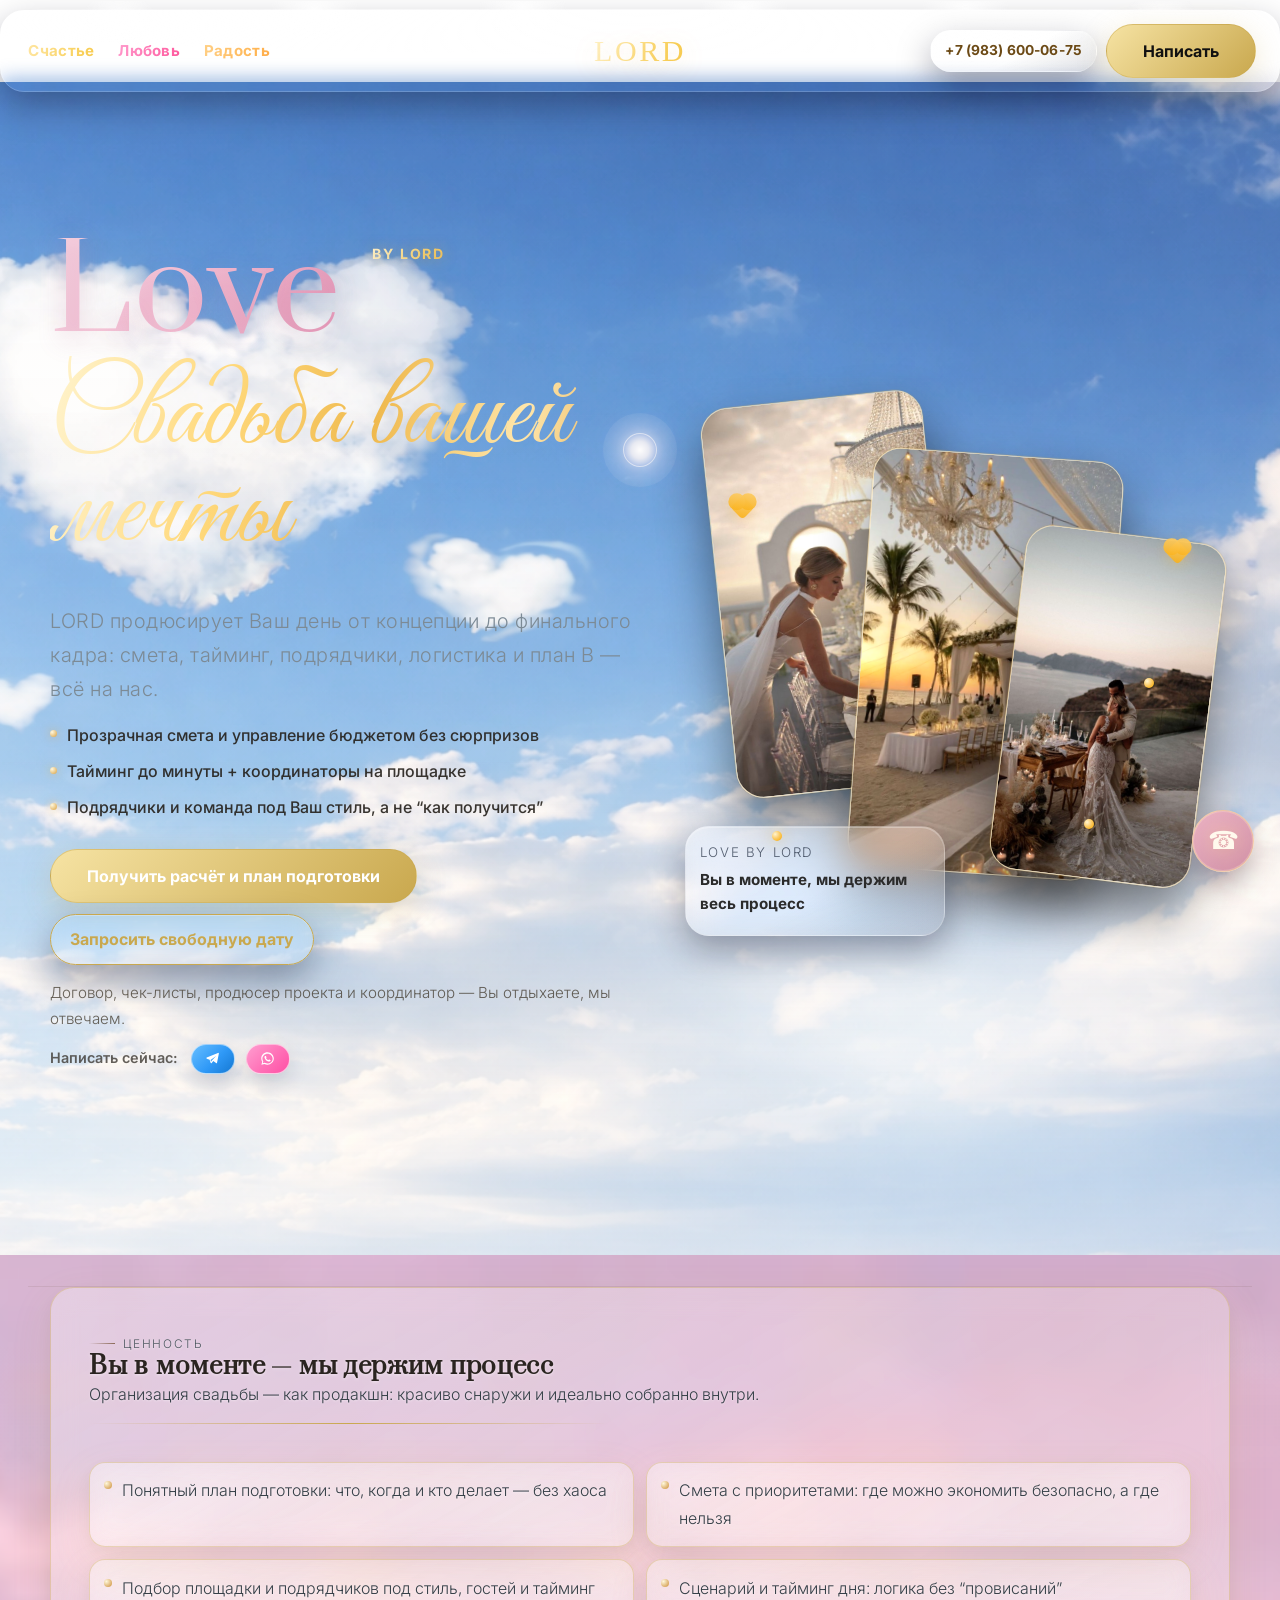
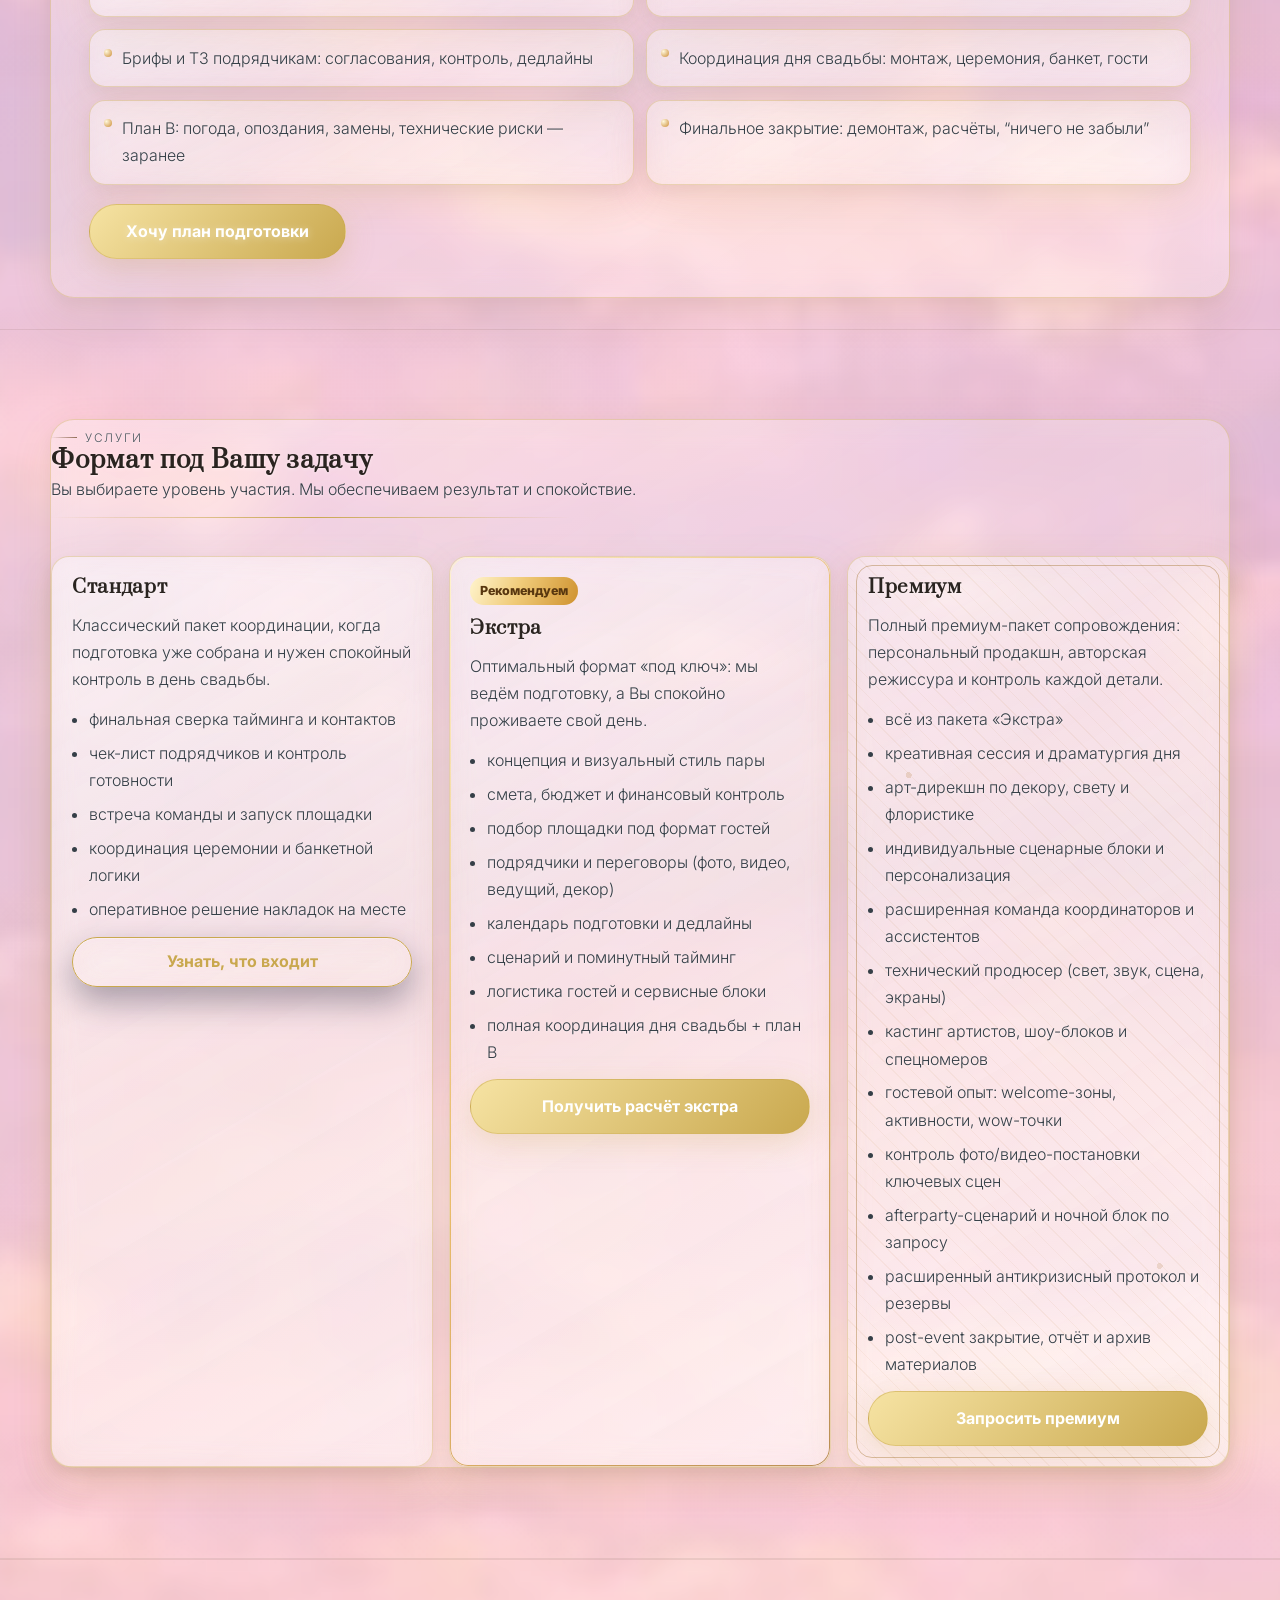
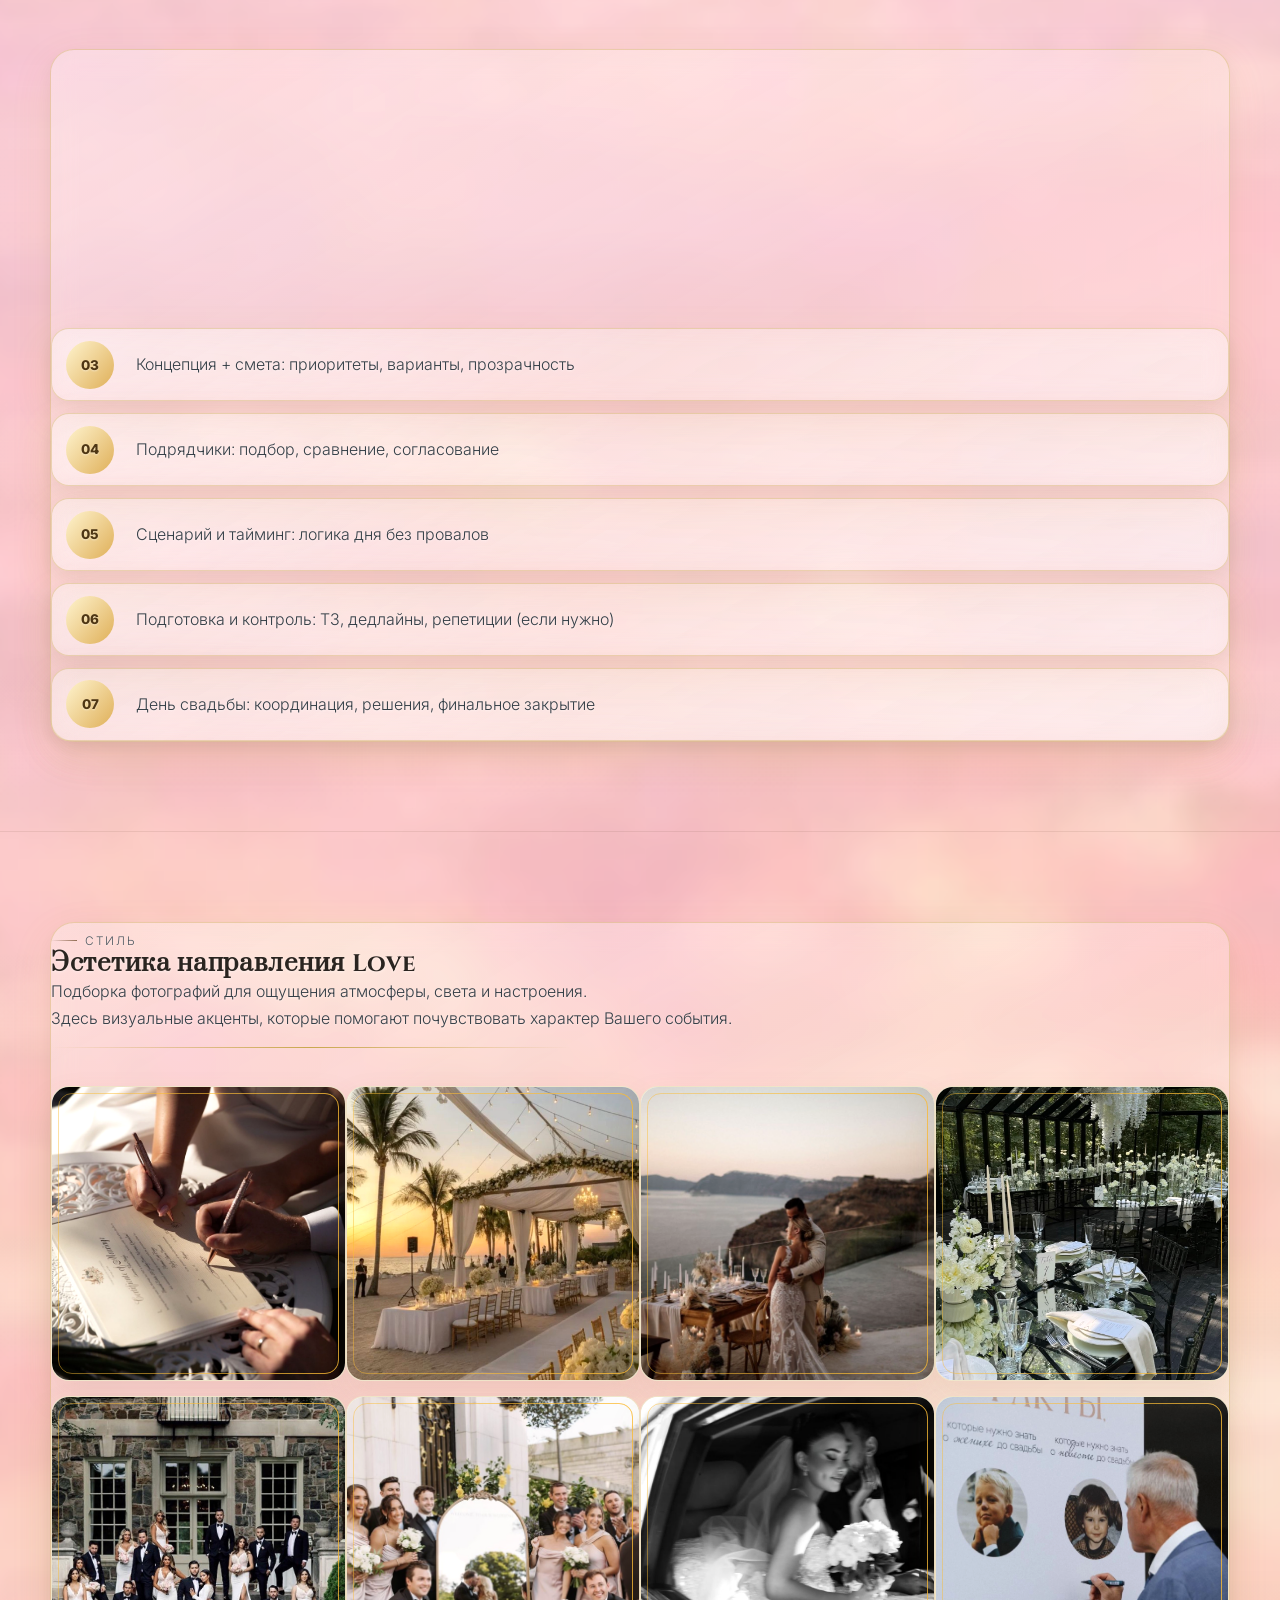
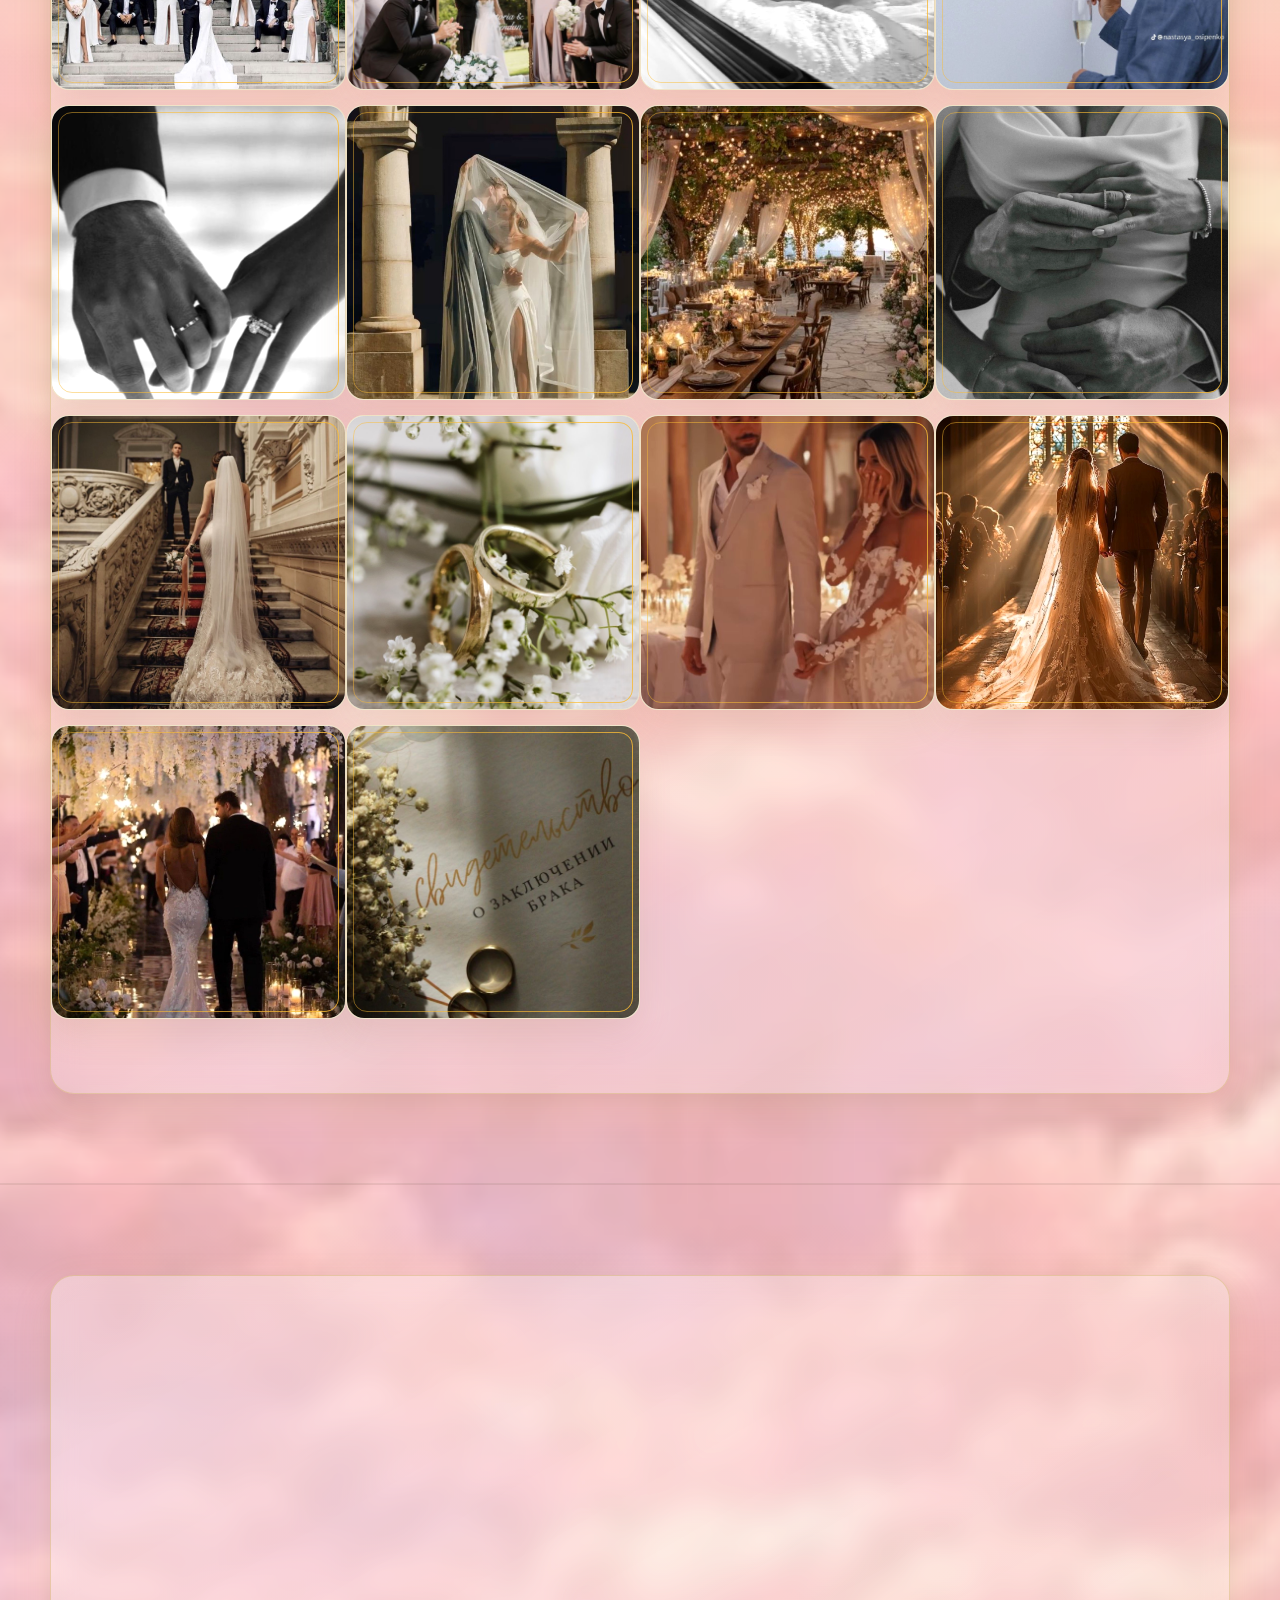
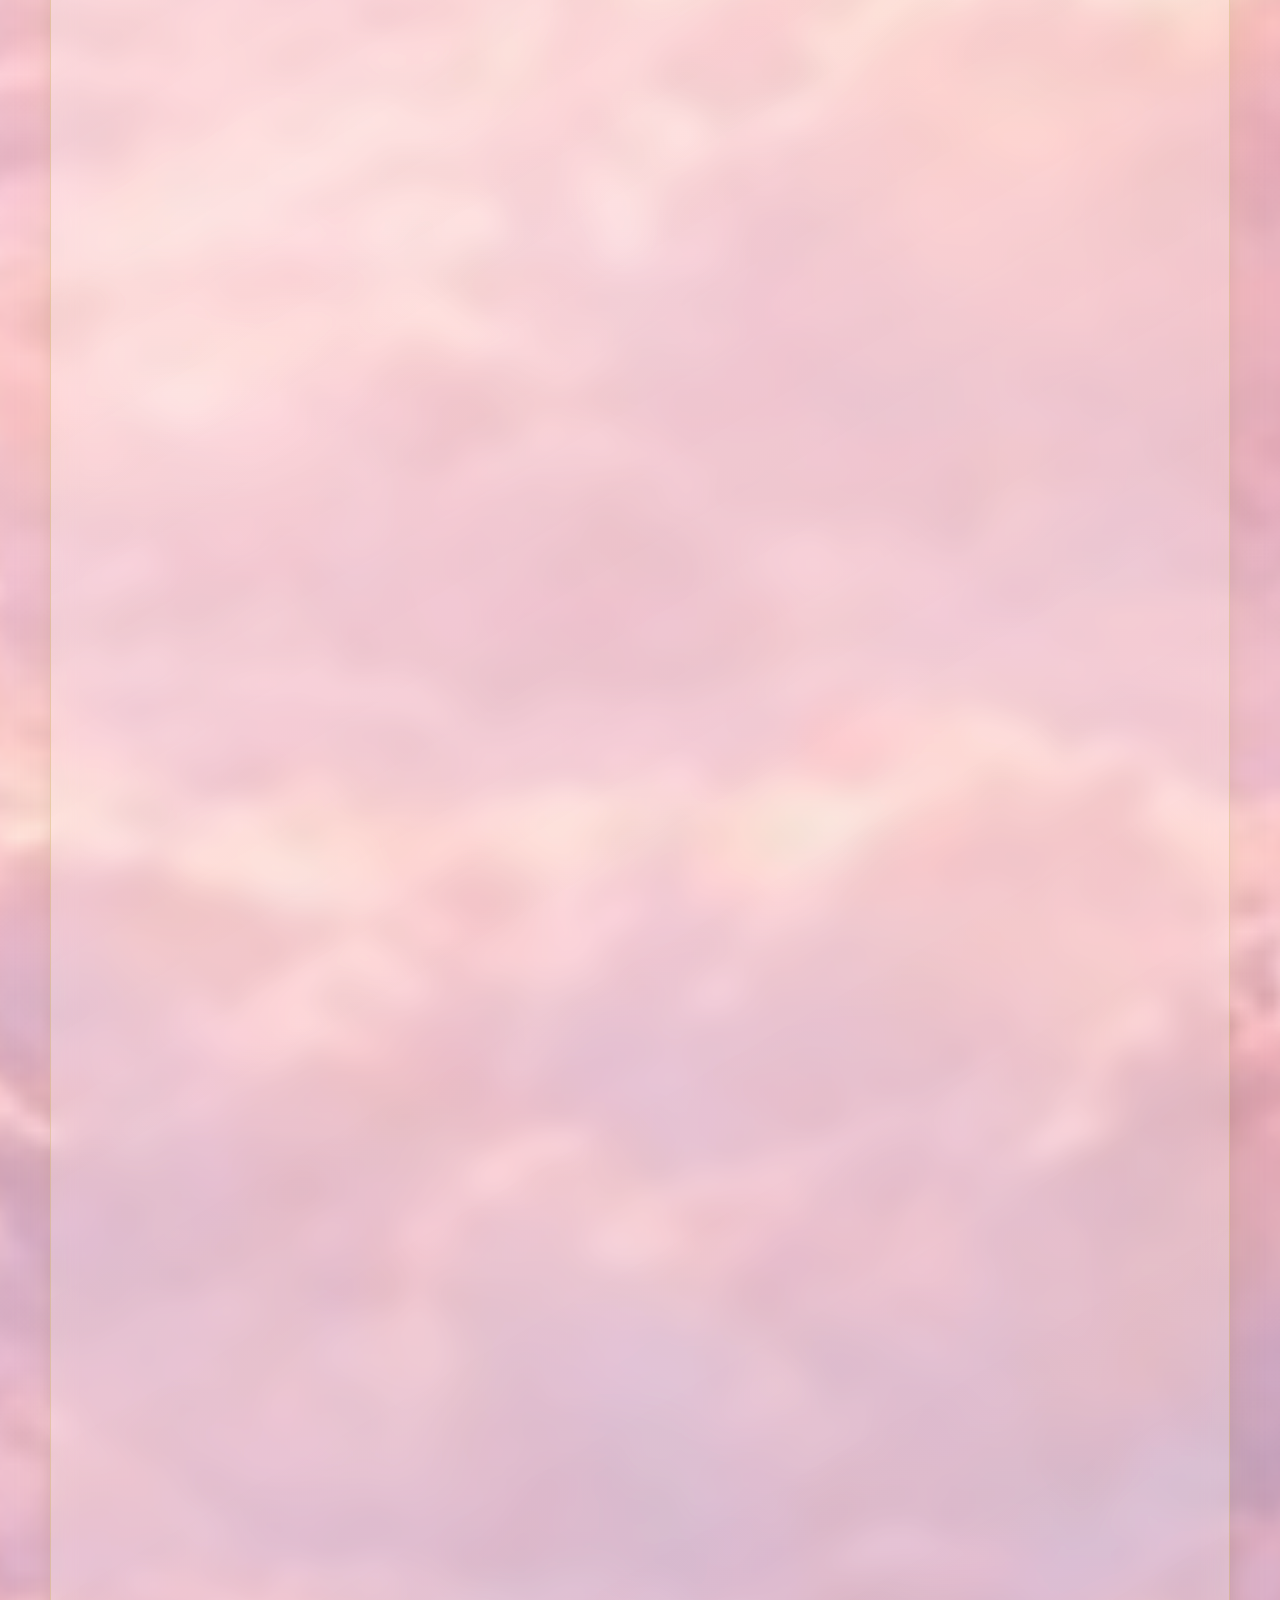
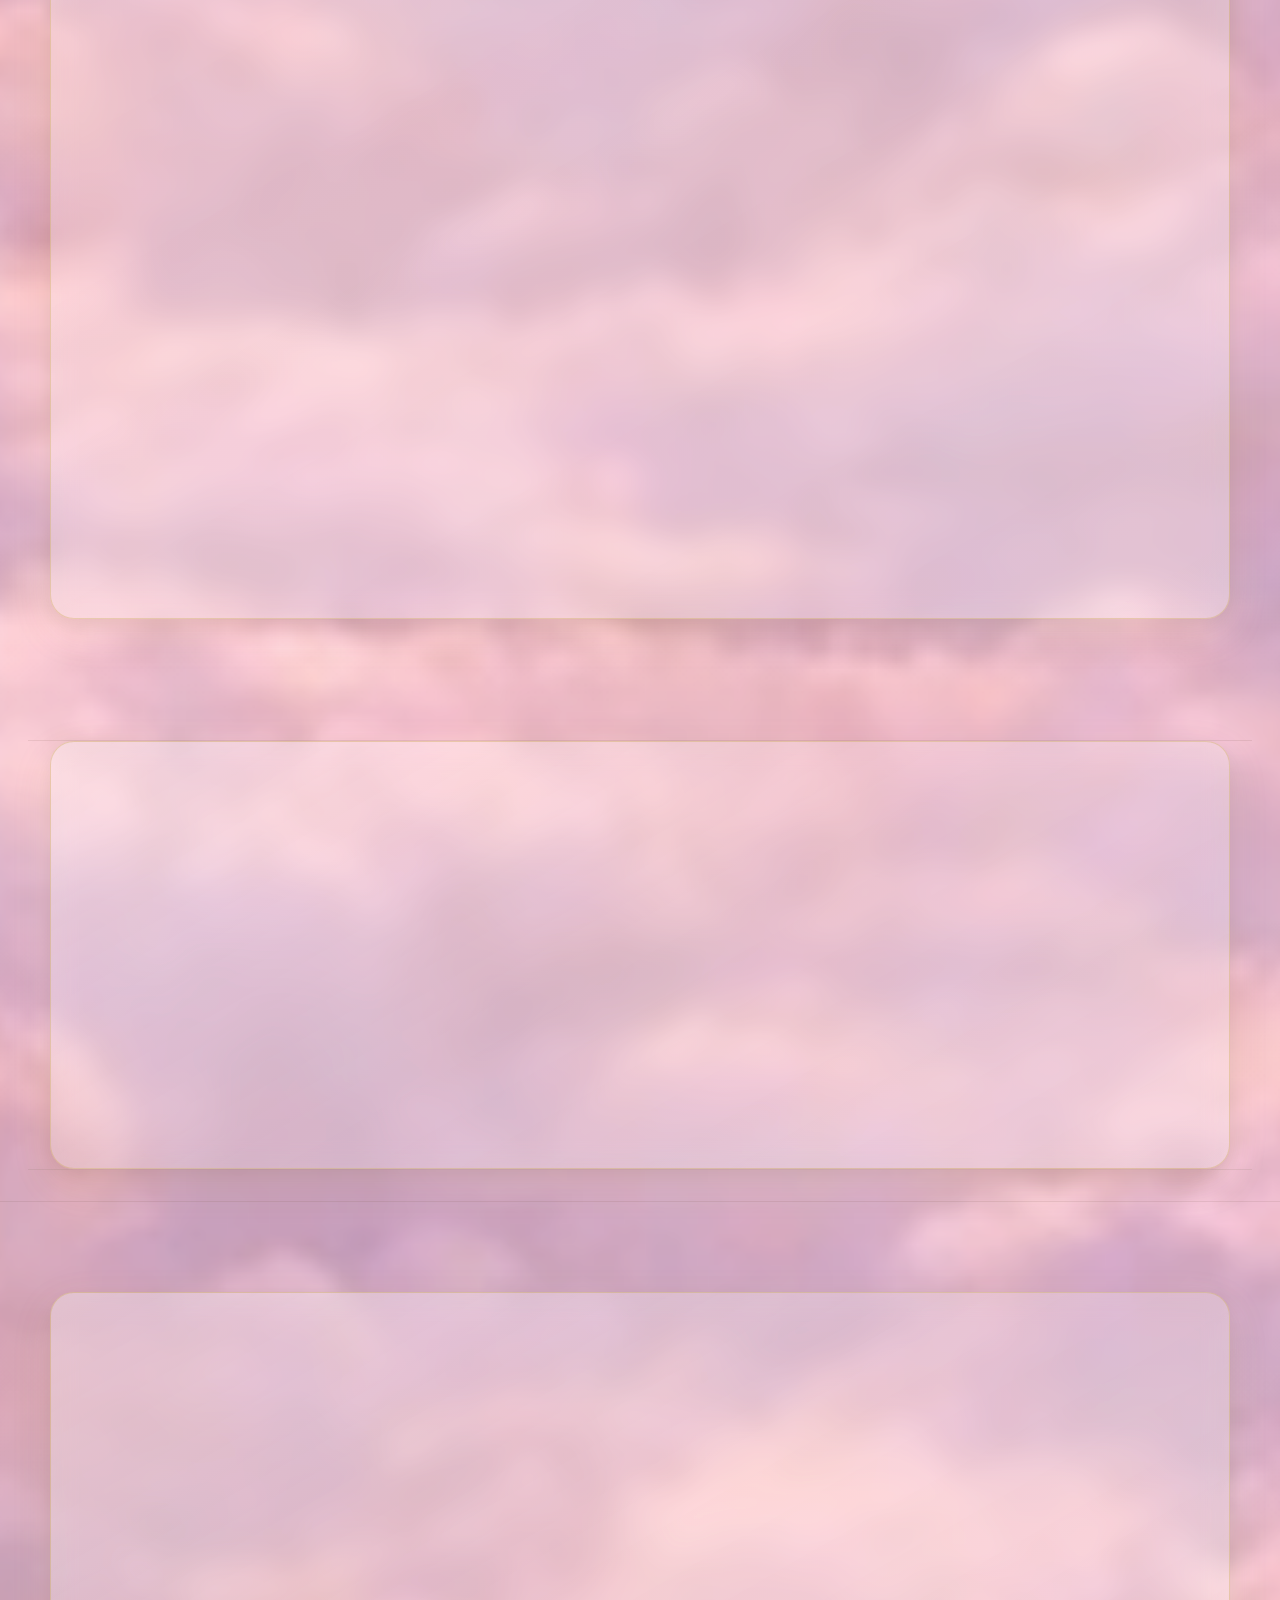
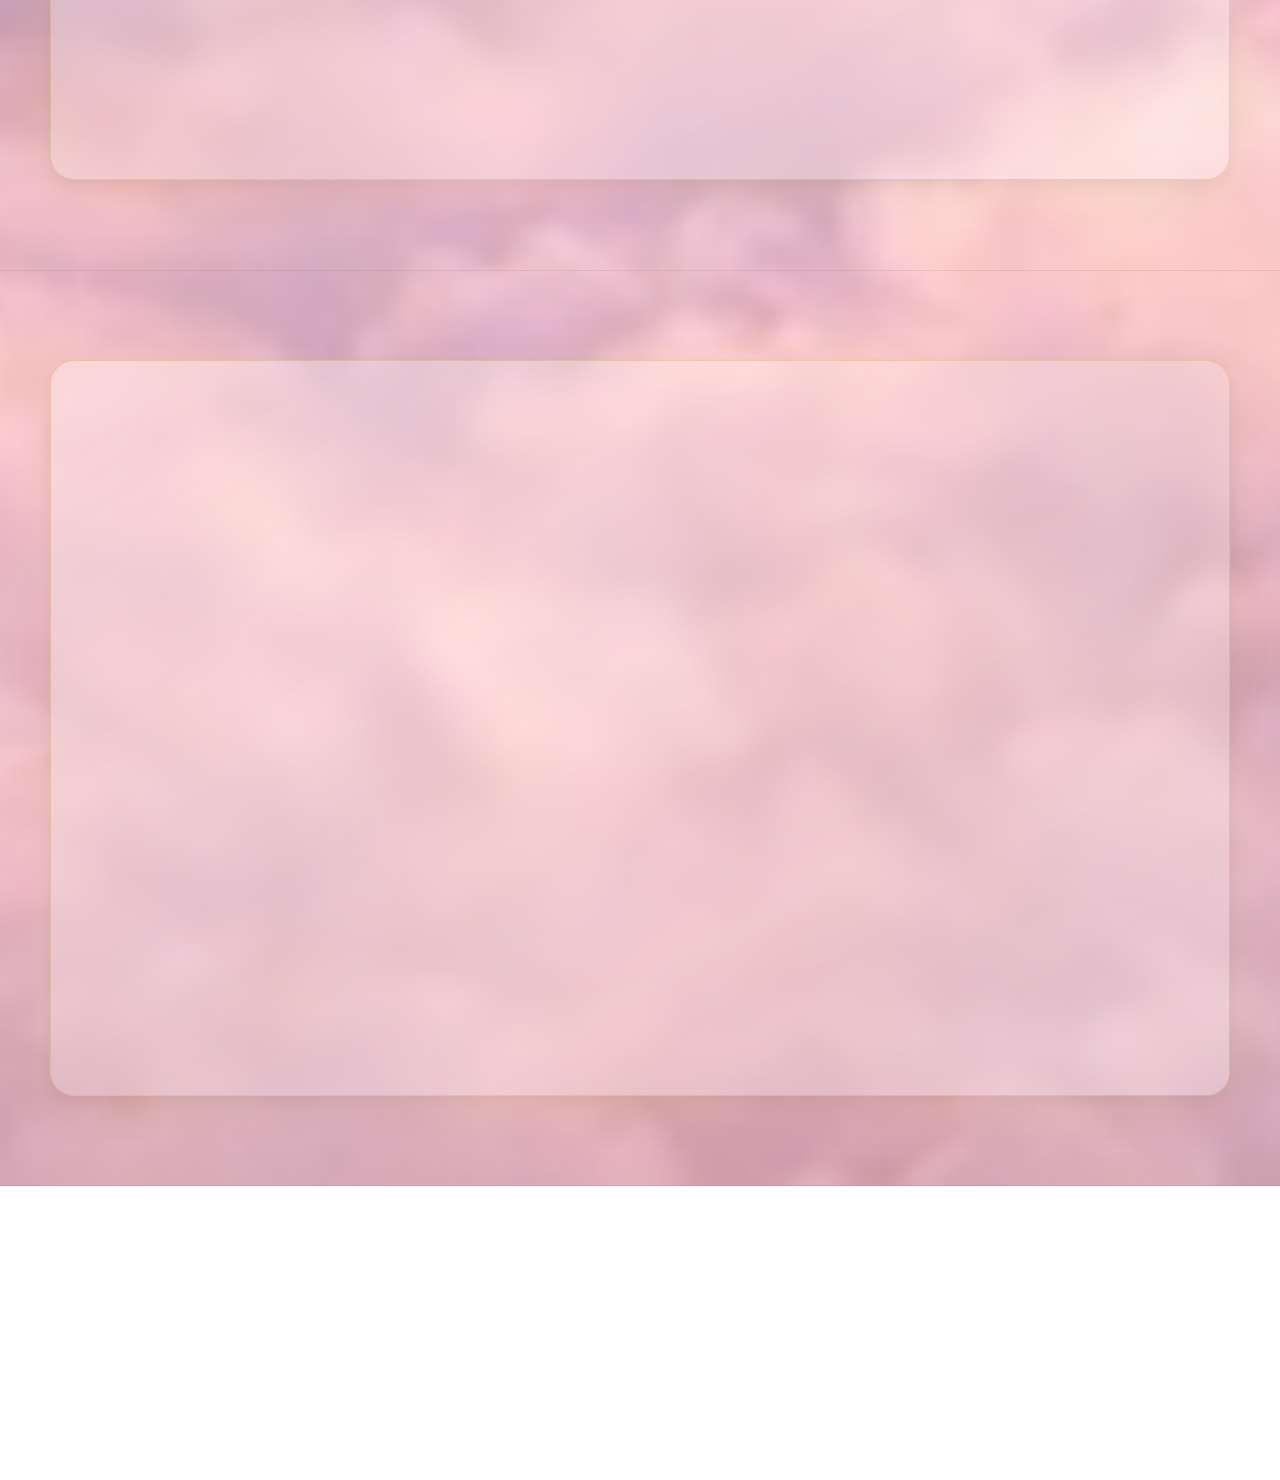
==== commit 413b2e8d: "preview: current state of optimized site for review" ====
--- a/love/index.html
+++ b/love/index.html
@@ -17,10 +17,12 @@
   <link rel="apple-touch-icon" type="image/png" sizes="192x192" href="../assets/lord/favicon-lord-final-2-192.png" />
   <link rel="preconnect" href="https://fonts.googleapis.com" />
   <link rel="preconnect" href="https://fonts.gstatic.com" crossorigin />
-  <link href="https://fonts.googleapis.com/css2?family=Cinzel:wght@500;600;700&family=Great+Vibes&family=Inter:wght@300;400;500;600&family=Manrope:wght@400;500;700;800&family=Prata&display=swap" rel="stylesheet" />
-  <link rel="stylesheet" href="../styles.css?v=love-content-79" />
-  <link rel="stylesheet" href="../assets/css/header-main-clone.css?v=header-main-clone-14" />
-  <link rel="stylesheet" href="../assets/css/gold-standard.css?v=gold-std-31" />
+  <link href="https://fonts.googleapis.com/css2?family=Manrope:wght@400;500;700;800&family=Prata&display=swap" rel="stylesheet" />
+  <link rel="preload" as="style" href="https://fonts.googleapis.com/css2?family=Cinzel:wght@500;600;700&family=Great+Vibes&family=Inter:wght@300;400;500;600&display=swap" />
+  <link href="https://fonts.googleapis.com/css2?family=Cinzel:wght@500;600;700&family=Great+Vibes&family=Inter:wght@300;400;500;600&display=swap" rel="stylesheet" media="print" onload="this.media='all'" />
+  <link rel="stylesheet" href="../assets/css/tokens.css?v=phase2-1" />
+  <link rel="stylesheet" href="../assets/css/core.css?v=phase4-1" />
+  <link rel="stylesheet" href="../assets/css/pages.css?v=phase4-1" />
   <link rel="preload" as="image" href="../assets/love/hero-love-33-left-heart-mobile.webp" type="image/webp" media="(max-width: 767px)" fetchpriority="high" />
   <script>
     window.APP_ANALYTICS = { gaMeasurementId: null, yandexCounterId: 107079964 };
@@ -607,8 +609,7 @@
     </div>
   </div>
 
-  <script src="../assets/js/site.js?v=site-mobile-34" defer></script>
-  <script src="../assets/js/love-ui.js?v=love-ui-2" defer></script>
+  <script src="../assets/js/site.js?v=site-phase5-1" defer></script>
   <script>
     const yearNode = document.querySelector("#current-year");
     if (yearNode) yearNode.textContent = String(new Date().getFullYear());
--- a/assets/css/tokens.css
+++ b/assets/css/tokens.css
@@ -0,0 +1,685 @@
+/* LORD Design Tokens v1 — shared between inner pages and main page */
+
+:root {
+  --lord-gold-100: #fcce6d;
+  --lord-gold-200: #fbc44f;
+  --lord-gold-300: #fbbc36;
+  --lord-gold-400: #faaf12;
+  --lord-gold-500: #de9804;
+  --lord-gold-flat: #fbbc36;
+  --lord-gold-gradient: linear-gradient(
+    118deg,
+    var(--lord-gold-100) 0%,
+    var(--lord-gold-200) 24%,
+    var(--lord-gold-300) 48%,
+    var(--lord-gold-400) 74%,
+    var(--lord-gold-500) 100%
+  );
+  --lord-gold-gradient-soft: linear-gradient(
+    180deg,
+    #fcce6d 0%,
+    #fbbc36 52%,
+    #de9804 100%
+  );
+  --lord-gold-glow-soft: 0 0 0 1px rgba(251, 188, 54, 0.34), 0 8px 18px rgba(222, 152, 4, 0.24);
+  --lord-gold-glow-strong: 0 0 0 1px rgba(251, 188, 54, 0.5), 0 10px 24px rgba(222, 152, 4, 0.3), 0 0 14px rgba(252, 206, 109, 0.18);
+}
+
+@keyframes lordGoldFlow {
+  0% {
+    background-position: 0% 50%;
+  }
+  100% {
+    background-position: 100% 50%;
+  }
+}
+
+/* Shared gold contract for custom pages */
+body.page-love,
+body.theme-schastye,
+body.theme-radost {
+  --gold-1: var(--lord-gold-100);
+  --gold-2: var(--lord-gold-200);
+  --gold-3: var(--lord-gold-300);
+  --gold-4: var(--lord-gold-400);
+  --gold-5: var(--lord-gold-500);
+  --gold-gradient: var(--lord-gold-gradient);
+  --gold-glow-soft: var(--lord-gold-glow-soft);
+  --gold-glow-strong: var(--lord-gold-glow-strong);
+}
+
+body.page-love .main-header-clone,
+body.theme-schastye .main-header-clone,
+body.theme-radost .main-header-clone {
+  --clone-accent: var(--lord-gold-300);
+  --clone-brand-gradient: var(--lord-gold-gradient);
+  --clone-cta-bg: var(--lord-gold-gradient);
+}
+
+/* ==========================================================================
+   Global Liquid Glass + Mac Corners v28
+   ========================================================================== */
+:root {
+  --lord-mac-radius-xl: 28px;
+  --lord-mac-radius-lg: 24px;
+  --lord-mac-radius-md: 20px;
+  --lord-liquid-tint: rgba(255, 255, 255, 0.12);
+  --lord-liquid-tint-strong: rgba(255, 255, 255, 0.18);
+  --lord-liquid-border: rgba(255, 255, 255, 0.28);
+  --lord-liquid-border-soft: rgba(255, 255, 255, 0.18);
+  --lord-liquid-shadow: 0 14px 34px rgba(5, 10, 32, 0.34), inset 0 1px 0 rgba(255, 255, 255, 0.28);
+}
+
+body.page-love :where(
+  [class*="-card"],
+  [class*="-note"],
+  .quick-calc-inline,
+  .write-menu-panel,
+  .header-phone,
+  .header-chat-btn,
+  .hero-messenger-link,
+  .mobile-contact-btn,
+  .main-header-clone .header-row
+),
+body.theme-schastye :where(
+  [class*="-card"],
+  [class*="-note"],
+  .quick-calc-inline,
+  .write-menu-panel,
+  .header-phone,
+  .header-chat-btn,
+  .hero-messenger-link,
+  .mobile-contact-btn,
+  .main-header-clone .header-row
+),
+body.theme-radost :where(
+  [class*="-card"],
+  [class*="-note"],
+  .quick-calc-inline,
+  .write-menu-panel,
+  .header-phone,
+  .header-chat-btn,
+  .hero-messenger-link,
+  .mobile-contact-btn,
+  .main-header-clone .header-row
+),
+#allrecords :where(
+  .t-menu-base__maincontainer,
+  .t-col,
+  .t-form__inputsbox,
+  .t-input-block
+) {
+  border-radius: var(--lord-mac-radius-lg) !important;
+  background-color: var(--lord-liquid-tint) !important;
+  border: 1px solid var(--lord-liquid-border-soft) !important;
+  box-shadow: var(--lord-liquid-shadow) !important;
+  backdrop-filter: blur(14px) saturate(145%);
+  -webkit-backdrop-filter: blur(14px) saturate(145%);
+}
+
+body.page-love :where(
+  .btn,
+  details.write-menu > summary,
+  .menu-toggle,
+  .t-btn,
+  .t-btnflex.t-btnflex_type_button
+),
+body.theme-schastye :where(
+  .btn,
+  details.write-menu > summary,
+  .menu-toggle,
+  .t-btn,
+  .t-btnflex.t-btnflex_type_button
+),
+body.theme-radost :where(
+  .btn,
+  details.write-menu > summary,
+  .menu-toggle,
+  .t-btn,
+  .t-btnflex.t-btnflex_type_button
+),
+#allrecords :where(
+  .t-btn,
+  .t-btnflex.t-btnflex_type_button,
+  .t-menu-burger
+) {
+  border-radius: var(--lord-mac-radius-md) !important;
+  border: 1px solid var(--lord-liquid-border) !important;
+  box-shadow: var(--lord-liquid-shadow) !important;
+  backdrop-filter: blur(14px) saturate(145%);
+  -webkit-backdrop-filter: blur(14px) saturate(145%);
+}
+
+body.page-love :where(
+  [class*="-frame"],
+  [class*="-photo"],
+  [class*="-media"],
+  .section-photo,
+  .case-media,
+  .alexey-project-shot
+),
+body.theme-schastye :where(
+  [class*="-frame"],
+  [class*="-photo"],
+  [class*="-media"],
+  .section-photo,
+  .case-media,
+  .alexey-project-shot
+),
+body.theme-radost :where(
+  [class*="-frame"],
+  [class*="-photo"],
+  [class*="-media"],
+  .section-photo,
+  .case-media,
+  .alexey-project-shot
+),
+#allrecords :where(
+  .t-bgimg,
+  .t-cover__carrier,
+  .t-cover__wrapper,
+  .t-slds__item,
+  .t-slds__bgimg
+) {
+  border-radius: var(--lord-mac-radius-xl) !important;
+  overflow: hidden !important;
+}
+
+#allrecords .r.t-rec:not(#rec1821410183):not(#rec1841231093) {
+  position: relative;
+  border-radius: var(--lord-mac-radius-xl);
+  isolation: isolate;
+}
+
+#allrecords .r.t-rec:not(#rec1821410183):not(#rec1841231093)::after {
+  content: "";
+  position: absolute;
+  inset: 0;
+  border-radius: inherit;
+  pointer-events: none;
+  box-shadow: inset 0 0 0 1px rgba(255, 255, 255, 0.14);
+}
+
+@media (max-width: 960px) {
+  :root {
+    --lord-mac-radius-xl: 22px;
+    --lord-mac-radius-lg: 18px;
+    --lord-mac-radius-md: 16px;
+  }
+}
+
+@media (prefers-reduced-motion: reduce) {
+  body.page-love :where(
+    [class*="-card"],
+    [class*="-note"],
+    .quick-calc-inline,
+    .header-phone,
+    .header-chat-btn,
+    .hero-messenger-link,
+    .mobile-contact-btn
+  ),
+  body.theme-schastye :where(
+    [class*="-card"],
+    [class*="-note"],
+    .quick-calc-inline,
+    .header-phone,
+    .header-chat-btn,
+    .hero-messenger-link,
+    .mobile-contact-btn
+  ),
+  body.theme-radost :where(
+    [class*="-card"],
+    [class*="-note"],
+    .quick-calc-inline,
+    .header-phone,
+    .header-chat-btn,
+    .hero-messenger-link,
+    .mobile-contact-btn
+  ),
+  #allrecords :where(
+    .t-menu-base__maincontainer,
+    .t-col,
+    .t-form__inputsbox,
+    .t-input-block
+  ) {
+    backdrop-filter: none !important;
+    -webkit-backdrop-filter: none !important;
+  }
+}
+
+/* ==========================================================================
+   Liquid Glass Pro Polish v29
+   ========================================================================== */
+:root {
+  --lord-liquid-blur: 16px;
+  --lord-liquid-sat: 152%;
+  --lord-liquid-bright: 1.05;
+  --lord-liquid-fallback: rgba(18, 28, 64, 0.72);
+  --lord-liquid-fallback-soft: rgba(18, 28, 64, 0.58);
+}
+
+body.page-love :where(
+  [class*="-card"],
+  [class*="-note"],
+  .quick-calc-inline,
+  .write-menu-panel,
+  .header-phone,
+  .header-chat-btn,
+  .hero-messenger-link,
+  .mobile-contact-btn,
+  .main-header-clone .header-row
+),
+body.theme-schastye :where(
+  [class*="-card"],
+  [class*="-note"],
+  .quick-calc-inline,
+  .write-menu-panel,
+  .header-phone,
+  .header-chat-btn,
+  .hero-messenger-link,
+  .mobile-contact-btn,
+  .main-header-clone .header-row
+),
+body.theme-radost :where(
+  [class*="-card"],
+  [class*="-note"],
+  .quick-calc-inline,
+  .write-menu-panel,
+  .header-phone,
+  .header-chat-btn,
+  .hero-messenger-link,
+  .mobile-contact-btn,
+  .main-header-clone .header-row
+),
+#allrecords :where(
+  .t-menu-base__maincontainer,
+  .t-col,
+  .t-form__inputsbox,
+  .t-input-block
+) {
+  background-image:
+    linear-gradient(160deg, rgba(255, 255, 255, 0.26) 0%, rgba(255, 255, 255, 0.12) 28%, rgba(255, 255, 255, 0.05) 100%),
+    linear-gradient(150deg, rgba(0, 0, 0, 0) 55%, rgba(8, 16, 44, 0.12) 100%) !important;
+  backdrop-filter: blur(var(--lord-liquid-blur)) saturate(var(--lord-liquid-sat)) brightness(var(--lord-liquid-bright));
+  -webkit-backdrop-filter: blur(var(--lord-liquid-blur)) saturate(var(--lord-liquid-sat)) brightness(var(--lord-liquid-bright));
+}
+
+body.page-love :where(
+  input,
+  select,
+  textarea,
+  .t-input,
+  .t-inputtext
+),
+body.theme-schastye :where(
+  input,
+  select,
+  textarea,
+  .t-input,
+  .t-inputtext
+),
+body.theme-radost :where(
+  input,
+  select,
+  textarea,
+  .t-input,
+  .t-inputtext
+) {
+  border-radius: var(--lord-mac-radius-md) !important;
+  border: 1px solid rgba(255, 255, 255, 0.26) !important;
+  background-color: rgba(255, 255, 255, 0.12) !important;
+  box-shadow: 0 8px 20px rgba(8, 15, 40, 0.24), inset 0 1px 0 rgba(255, 255, 255, 0.22) !important;
+}
+
+@media (hover: hover) and (pointer: fine) {
+  body.page-love :where(.btn, .header-chat-btn, .hero-messenger-link, .mobile-contact-btn),
+  body.theme-schastye :where(.btn, .header-chat-btn, .hero-messenger-link, .mobile-contact-btn),
+  body.theme-radost :where(.btn, .header-chat-btn, .hero-messenger-link, .mobile-contact-btn),
+  #allrecords :where(.t-btn, .t-btnflex.t-btnflex_type_button, .t-menu-burger) {
+    transition: transform 180ms ease, box-shadow 180ms ease, border-color 180ms ease;
+  }
+
+  body.page-love :where(.btn, .header-chat-btn, .hero-messenger-link, .mobile-contact-btn):hover,
+  body.theme-schastye :where(.btn, .header-chat-btn, .hero-messenger-link, .mobile-contact-btn):hover,
+  body.theme-radost :where(.btn, .header-chat-btn, .hero-messenger-link, .mobile-contact-btn):hover,
+  #allrecords :where(.t-btn, .t-btnflex.t-btnflex_type_button, .t-menu-burger):hover {
+    transform: translateY(-1px);
+    border-color: rgba(255, 255, 255, 0.44) !important;
+    box-shadow: 0 12px 28px rgba(8, 16, 42, 0.34), inset 0 1px 0 rgba(255, 255, 255, 0.34) !important;
+  }
+}
+
+@supports not ((backdrop-filter: blur(2px)) or (-webkit-backdrop-filter: blur(2px))) {
+  body.page-love :where(
+    [class*="-card"],
+    [class*="-note"],
+    .quick-calc-inline,
+    .write-menu-panel,
+    .header-phone,
+    .header-chat-btn,
+    .hero-messenger-link,
+    .mobile-contact-btn,
+    .main-header-clone .header-row
+  ),
+  body.theme-schastye :where(
+    [class*="-card"],
+    [class*="-note"],
+    .quick-calc-inline,
+    .write-menu-panel,
+    .header-phone,
+    .header-chat-btn,
+    .hero-messenger-link,
+    .mobile-contact-btn,
+    .main-header-clone .header-row
+  ),
+  body.theme-radost :where(
+    [class*="-card"],
+    [class*="-note"],
+    .quick-calc-inline,
+    .write-menu-panel,
+    .header-phone,
+    .header-chat-btn,
+    .hero-messenger-link,
+    .mobile-contact-btn,
+    .main-header-clone .header-row
+  ),
+  #allrecords :where(
+    .t-menu-base__maincontainer,
+    .t-col,
+    .t-form__inputsbox,
+    .t-input-block
+  ) {
+    background-color: var(--lord-liquid-fallback) !important;
+    background-image: linear-gradient(160deg, rgba(255, 255, 255, 0.18), rgba(255, 255, 255, 0.08)) !important;
+  }
+
+  body.page-love :where(input, select, textarea, .t-input, .t-inputtext),
+  body.theme-schastye :where(input, select, textarea, .t-input, .t-inputtext),
+  body.theme-radost :where(input, select, textarea, .t-input, .t-inputtext) {
+    background-color: var(--lord-liquid-fallback-soft) !important;
+  }
+}
+
+@media (max-width: 960px) {
+  :root {
+    --lord-liquid-blur: 11px;
+  }
+}
+
+/* ==========================================================================
+   Global Dark Blue + Dark Red Atmosphere v31
+   ========================================================================== */
+:root {
+  --lord-bg-base: #070d1d;
+  --lord-bg-blue-deep: #091432;
+  --lord-bg-blue: #10255a;
+  --lord-bg-red: #3c1120;
+  --lord-bg-red-deep: #5a1a2f;
+  --lord-bg-violet: #231a47;
+}
+
+@keyframes lordGradientFlowV31 {
+  0% {
+    background-position: 0% 50%, 100% 50%, 18% 24%, 84% 76%, 52% 34%;
+  }
+  100% {
+    background-position: 100% 50%, 0% 50%, 24% 18%, 78% 82%, 58% 40%;
+  }
+}
+
+body.page-love,
+body.theme-schastye,
+body.theme-radost,
+body.t-body {
+  background-color: var(--lord-bg-base) !important;
+  background-image:
+    linear-gradient(96deg, var(--lord-bg-blue-deep) 0%, var(--lord-bg-blue) 56%, var(--lord-bg-red) 100%),
+    linear-gradient(266deg, rgba(88, 26, 47, 0.56) 0%, rgba(18, 38, 92, 0.55) 100%),
+    radial-gradient(circle at 16% 22%, rgba(132, 42, 70, 0.28), rgba(132, 42, 70, 0) 36%),
+    radial-gradient(circle at 82% 72%, rgba(73, 114, 214, 0.26), rgba(73, 114, 214, 0) 42%),
+    radial-gradient(circle at 50% 38%, rgba(60, 30, 102, 0.26), rgba(60, 30, 102, 0) 34%) !important;
+  background-size: 160% 160%, 170% 170%, 120% 120%, 130% 130%, 130% 130%;
+  animation: lordGradientFlowV31 30s ease-in-out infinite alternate;
+}
+
+#allrecords {
+  background: transparent !important;
+}
+
+body.page-love :where(.section, .page-footer),
+body.theme-schastye :where(.section, .page-footer),
+body.theme-radost :where(.section, .page-footer) {
+  background-color: transparent !important;
+}
+
+body.page-love :where(.hero::after, .hero-flow-fade),
+body.theme-schastye :where(.hero::after, .hero-flow-fade),
+body.theme-radost :where(.joy-hero::after, .joy-hero-flow-fade) {
+  background-image:
+    linear-gradient(108deg, rgba(9, 16, 40, 0.8) 0%, rgba(13, 20, 56, 0.62) 42%, rgba(23, 38, 86, 0.52) 66%, rgba(66, 20, 42, 0.68) 100%) !important;
+}
+
+@media (prefers-reduced-motion: reduce) {
+  body.page-love,
+  body.theme-schastye,
+  body.theme-radost,
+  body.t-body {
+    animation: none !important;
+  }
+}
+
+/* ==========================================================================
+   Radost Background Sync with Loader v32
+   ========================================================================== */
+@keyframes lordRadostLoaderFlowV32 {
+  0% {
+    background-position: 12% 18%, 86% 20%, 52% 78%, 0% 50%;
+  }
+  100% {
+    background-position: 18% 24%, 80% 14%, 46% 84%, 100% 50%;
+  }
+}
+
+body.theme-radost.radost-v4 {
+  background-color: #061544 !important;
+  background-image:
+    radial-gradient(circle at 12% 18%, rgba(0, 229, 255, 0.28), rgba(0, 229, 255, 0) 46%),
+    radial-gradient(circle at 86% 20%, rgba(255, 61, 222, 0.26), rgba(255, 61, 222, 0) 52%),
+    radial-gradient(circle at 52% 78%, rgba(45, 110, 255, 0.16), rgba(45, 110, 255, 0) 48%),
+    linear-gradient(96deg, #061544 0%, #12439f 36%, #4b2a9f 67%, #972f98 100%) !important;
+  background-size: 150% 150%, 150% 150%, 170% 170%, 140% 140% !important;
+  animation: lordRadostLoaderFlowV32 22s ease-in-out infinite alternate !important;
+}
+
+body.theme-radost.radost-v4 :where(.joy-hero::after, .joy-hero-flow-fade) {
+  background-image:
+    linear-gradient(108deg, rgba(4, 14, 46, 0.58) 0%, rgba(10, 28, 80, 0.48) 42%, rgba(43, 24, 96, 0.46) 68%, rgba(116, 30, 118, 0.52) 100%) !important;
+}
+
+body.theme-radost.radost-v4 .site-backdrop {
+  opacity: 0.62 !important;
+  filter: saturate(1.28) !important;
+}
+
+body.theme-radost.radost-v4 .blob-a {
+  background: radial-gradient(circle, rgba(0, 229, 255, 0.46), rgba(0, 229, 255, 0.04) 72%) !important;
+}
+
+body.theme-radost.radost-v4 .blob-b {
+  background: radial-gradient(circle, rgba(255, 61, 222, 0.38), rgba(255, 61, 222, 0.04) 72%) !important;
+}
+
+body.theme-radost.radost-v4 .blob-c {
+  background: radial-gradient(circle, rgba(95, 142, 255, 0.34), rgba(95, 142, 255, 0.03) 74%) !important;
+}
+
+@media (prefers-reduced-motion: reduce) {
+  body.theme-radost.radost-v4 {
+    animation: none !important;
+  }
+}
+
+/* ==========================================================================
+   Radost Wow Photo Clarity v33
+   ========================================================================== */
+body.theme-radost.radost-v4 #wow-options .joy-wow-media-card {
+  background: #081338 !important;
+  -webkit-backdrop-filter: none !important;
+  backdrop-filter: none !important;
+  filter: none !important;
+  box-shadow:
+    0 14px 30px rgba(2, 8, 28, 0.44),
+    inset 0 0 0 1px rgba(132, 218, 255, 0.26) !important;
+}
+
+body.theme-radost.radost-v4 #wow-options .joy-wow-media-card > img {
+  transform: none !important;
+  filter: none !important;
+  image-rendering: auto !important;
+  -webkit-backface-visibility: hidden;
+  backface-visibility: hidden;
+}
+
+body.theme-radost.radost-v4 #wow-options .joy-wow-media-card::after {
+  background:
+    linear-gradient(180deg, rgba(4, 10, 28, 0.02) 0%, rgba(4, 10, 28, 0.44) 64%, rgba(4, 10, 28, 0.72) 100%) !important;
+}
+
+@media (hover: hover) {
+  body.theme-radost.radost-v4 #wow-options .joy-wow-media-card:hover > img {
+    transform: scale(1.03) !important;
+  }
+}
+
+@media (prefers-reduced-motion: reduce) {
+  body.theme-radost.radost-v4 #wow-options .joy-wow-media-card > img {
+    transform: none !important;
+  }
+}
+
+/* ==========================================================================
+   Radost Visual Rebalance v34
+   ========================================================================== */
+@keyframes lordRadostLoaderFlowV34 {
+  0% {
+    background-position: 10% 18%, 86% 20%, 72% 68%, 50% 80%, 0% 50%;
+  }
+  100% {
+    background-position: 16% 22%, 80% 16%, 76% 74%, 44% 84%, 100% 50%;
+  }
+}
+
+body.theme-radost.radost-v4 {
+  background-color: #050f32 !important;
+  background-image:
+    radial-gradient(circle at 10% 18%, rgba(0, 229, 255, 0.24), rgba(0, 229, 255, 0) 45%),
+    radial-gradient(circle at 88% 20%, rgba(255, 61, 222, 0.34), rgba(255, 61, 222, 0) 54%),
+    radial-gradient(circle at 72% 68%, rgba(255, 96, 209, 0.14), rgba(255, 96, 209, 0) 50%),
+    radial-gradient(circle at 50% 80%, rgba(59, 116, 255, 0.16), rgba(59, 116, 255, 0) 52%),
+    linear-gradient(98deg, #050f32 0%, #0a2870 34%, #332994 60%, #742d9b 83%, #ad329d 100%) !important;
+  background-size: 160% 160%, 158% 158%, 170% 170%, 170% 170%, 145% 145% !important;
+  animation: lordRadostLoaderFlowV34 24s ease-in-out infinite alternate !important;
+}
+
+body.theme-radost.radost-v4 :where(.joy-hero::after, .joy-hero-flow-fade) {
+  background-image:
+    linear-gradient(108deg, rgba(6, 16, 52, 0.44) 0%, rgba(10, 28, 82, 0.36) 43%, rgba(41, 23, 96, 0.36) 68%, rgba(128, 38, 132, 0.42) 100%) !important;
+}
+
+body.theme-radost.radost-v4 #wow-options .joy-wow-media-card {
+  -webkit-backdrop-filter: none !important;
+  backdrop-filter: none !important;
+  filter: none !important;
+}
+
+body.theme-radost.radost-v4 #wow-options .joy-wow-media-card::before {
+  display: none !important;
+}
+
+body.theme-radost.radost-v4 #wow-options .joy-wow-media-card::after {
+  background:
+    linear-gradient(180deg, rgba(4, 10, 28, 0.01) 0%, rgba(4, 10, 28, 0.34) 60%, rgba(4, 10, 28, 0.56) 100%) !important;
+}
+
+body.theme-radost.radost-v4 #wow-options .joy-wow-media-card > img {
+  transform: translateZ(0) !important;
+  filter: none !important;
+  image-rendering: auto !important;
+}
+
+@media (hover: hover) {
+  body.theme-radost.radost-v4 #wow-options .joy-wow-media-card:hover > img {
+    transform: scale(1.02) translateZ(0) !important;
+  }
+}
+
+@media (prefers-reduced-motion: reduce) {
+  body.theme-radost.radost-v4 {
+    animation: none !important;
+  }
+
+  body.theme-radost.radost-v4 #wow-options .joy-wow-media-card > img {
+    transform: none !important;
+  }
+}
+
+/* ==========================================================================
+   Radost Wow Photos Pure v35
+   ========================================================================== */
+body.theme-radost.radost-v4 #wow-options .joy-wow-media-card,
+body.theme-radost.radost-v4 #wow-options .joy-wow-media-card * {
+  -webkit-backdrop-filter: none !important;
+  backdrop-filter: none !important;
+  filter: none !important;
+}
+
+body.theme-radost.radost-v4 #wow-options .joy-wow-media-card::before,
+body.theme-radost.radost-v4 #wow-options .joy-wow-media-card::after {
+  display: none !important;
+  content: none !important;
+  background: none !important;
+}
+
+body.theme-radost.radost-v4 #wow-options .joy-wow-media-card > img {
+  opacity: 1 !important;
+  transform: none !important;
+  transition: none !important;
+  object-fit: cover !important;
+  image-rendering: auto !important;
+  mix-blend-mode: normal !important;
+}
+
+body.theme-radost.radost-v4 #wow-options .joy-wow-card-content {
+  background: none !important;
+  box-shadow: none !important;
+}
+
+body.theme-radost.radost-v4 #wow-options .joy-wow-card-content h3,
+body.theme-radost.radost-v4 #wow-options .joy-wow-card-content p {
+  display: inline-block;
+  margin: 0 0 0.18rem;
+  padding: 0.14em 0.42em;
+  border-radius: 8px;
+  box-decoration-break: clone;
+  -webkit-box-decoration-break: clone;
+  background: rgba(4, 10, 28, 0.72);
+  color: #eef4ff !important;
+  line-height: 1.35;
+}
+
+@media (hover: hover) {
+  body.theme-radost.radost-v4 #wow-options .joy-wow-media-card:hover > img {
+    transform: none !important;
+  }
+}
+
+/* ==========================================================================
+   Radost Hero Start Alignment v37
+   ========================================================================== */
+body.theme-radost.radost-v4 .breadcrumbs {
+  display: none !important;
+}
+
+body.theme-radost.radost-v4 .joy-hero {
+  margin-top: clamp(-0.9rem, -2vw, -0.4rem) !important;
+}
--- a/assets/css/core.css
+++ b/assets/css/core.css
@@ -0,0 +1,2334 @@
+/* LORD Core v1 — shared components for inner pages */
+
+/* ==========================================================================
+   1. Reset & Base  (site.css canonical, reconciled with styles.css)
+   ========================================================================== */
+:root {
+  --font-head: "Prata", "Times New Roman", serif;
+  --font-body: "Manrope", "Segoe UI", sans-serif;
+
+  --bg-start: #6a4d3a;
+  --bg-mid: #a37a59;
+  --bg-end: #e2c5a8;
+
+  --surface: rgba(255, 247, 238, 0.76);
+  --surface-strong: rgba(255, 245, 232, 0.9);
+  --surface-dark: rgba(59, 41, 29, 0.78);
+
+  --text: #2a1e16;
+  --text-soft: #6f5543;
+  --text-inverse: #fff7ef;
+
+  --line: rgba(99, 73, 53, 0.2);
+  --line-strong: rgba(90, 62, 38, 0.35);
+
+  --gold-1: #fcce6d;
+  --gold-2: #fbc44f;
+  --gold-3: #fbbc36;
+  --gold-4: #faaf12;
+  --gold-gradient: linear-gradient(112deg, var(--gold-1) 0%, var(--gold-2) 34%, var(--gold-3) 68%, var(--gold-4) 100%);
+
+  --shadow-soft: 0 14px 34px rgba(77, 52, 34, 0.18);
+  --shadow-strong: 0 18px 50px rgba(72, 43, 22, 0.28);
+
+  --radius-lg: 26px;
+  --radius-md: 16px;
+  --radius-sm: 12px;
+
+  --container: 1180px;
+}
+
+*,
+*::before,
+*::after {
+  box-sizing: border-box;
+}
+
+html {
+  scroll-behavior: smooth;
+  overflow-x: clip;
+}
+
+body {
+  margin: 0;
+  font-family: var(--font-body);
+  color: var(--text);
+  line-height: 1.55;
+  min-height: 100vh;
+  overflow-x: clip;
+}
+
+img {
+  max-width: 100%;
+  display: block;
+}
+
+a {
+  color: inherit;
+}
+
+h1,
+h2,
+h3,
+h4 {
+  margin: 0;
+  line-height: 1.15;
+}
+
+h1,
+h2,
+h3 {
+  font-family: var(--font-head);
+  letter-spacing: 0.01em;
+}
+
+p {
+  margin: 0;
+}
+
+/* ==========================================================================
+   2. Container & Section
+   ========================================================================== */
+.container {
+  width: min(var(--container), calc(100% - 2.4rem));
+  margin-inline: auto;
+}
+
+.section {
+  padding: clamp(3.4rem, 7vw, 6.6rem) 0;
+}
+
+.section + .section {
+  border-top: 1px solid rgba(90, 62, 38, 0.1);
+}
+
+/* ==========================================================================
+   3. Page-shell & Body states
+   ========================================================================== */
+.page-shell {
+  position: relative;
+  z-index: 3;
+  opacity: 1;
+  visibility: visible;
+  transition: opacity 0.38s ease, visibility 0.38s ease, transform 0.38s ease;
+}
+
+body.lord-loading {
+  overflow: hidden;
+}
+
+body.lord-loading .page-shell {
+  opacity: 0;
+  visibility: hidden;
+  animation: lordLoadingFailSafe 0s linear 5s forwards;
+}
+
+html.lord-lite-mobile .lord-loader,
+html.lord-safe-mode .lord-loader {
+  display: none !important;
+}
+
+html.lord-lite-mobile body.lord-loading,
+html.lord-safe-mode body.lord-loading {
+  overflow: auto !important;
+}
+
+html.lord-lite-mobile body.lord-loading .page-shell,
+html.lord-safe-mode body.lord-loading .page-shell {
+  opacity: 1 !important;
+  visibility: visible !important;
+  animation: none !important;
+}
+
+@media (max-width: 760px) {
+  body.lord-loading {
+    overflow: auto !important;
+  }
+
+  body.lord-loading .page-shell {
+    opacity: 1 !important;
+    visibility: visible !important;
+    animation: none !important;
+  }
+
+  .lord-loader {
+    display: none !important;
+  }
+}
+
+body.page-leaving .page-shell {
+  opacity: 0;
+  transform: translateY(8px);
+  transition: opacity 0.3s ease, transform 0.3s ease;
+}
+
+/* ==========================================================================
+   4. Lord Loader — base + variants
+   ========================================================================== */
+.lord-loader {
+  position: fixed;
+  inset: 0;
+  z-index: 9999;
+  display: grid;
+  place-items: center;
+  background:
+    radial-gradient(circle at 50% 24%, rgba(255, 224, 122, 0.18), transparent 45%),
+    radial-gradient(circle at 76% 76%, rgba(255, 210, 129, 0.2), transparent 52%),
+    linear-gradient(160deg, #6a4d3a 0%, #3d2b1f 52%, #1f1610 100%);
+  opacity: 1;
+  visibility: visible;
+  transition: opacity 0.45s ease, visibility 0.45s ease;
+}
+
+.lord-loader.is-hidden {
+  opacity: 0;
+  visibility: hidden;
+  pointer-events: none;
+}
+
+.lord-loader__inner {
+  text-align: center;
+  display: grid;
+  gap: 14px;
+  justify-items: center;
+}
+
+.lord-loader__ring {
+  width: 68px;
+  aspect-ratio: 1;
+  border-radius: 999px;
+  border: 3px solid rgba(255, 222, 154, 0.2);
+  border-top-color: var(--gold-2);
+  border-right-color: var(--gold-3);
+  box-shadow: 0 0 22px rgba(255, 218, 137, 0.2);
+  animation: lordLoaderSpin 1s linear infinite;
+}
+
+.lord-loader__logo {
+  font-family: var(--font-head);
+  font-size: 28px;
+  letter-spacing: 0.1em;
+  color: transparent;
+  background: var(--gold-gradient);
+  -webkit-background-clip: text;
+  background-clip: text;
+}
+
+.lord-loader__sub {
+  font-size: 11px;
+  letter-spacing: 0.16em;
+  text-transform: uppercase;
+  color: rgba(255, 247, 239, 0.78);
+}
+
+@keyframes lordLoadingFailSafe {
+  to {
+    opacity: 1;
+    visibility: visible;
+  }
+}
+
+@keyframes lordLoaderSpin {
+  to {
+    transform: rotate(360deg);
+  }
+}
+
+/* ---------- Lord Loader — Radost variant ---------- */
+body.theme-radost.radost-v4 .lord-loader--radost {
+  position: fixed;
+  overflow: hidden;
+  transition: opacity 0.28s ease, visibility 0.28s ease;
+  background:
+    radial-gradient(circle at 12% 18%, rgba(0, 229, 255, 0.28), transparent 46%),
+    radial-gradient(circle at 86% 20%, rgba(255, 61, 222, 0.26), transparent 52%),
+    radial-gradient(circle at 52% 78%, rgba(45, 110, 255, 0.16), transparent 48%),
+    linear-gradient(96deg, #061544 0%, #12439f 36%, #4b2a9f 67%, #972f98 100%);
+}
+
+body.theme-radost.radost-v4 .lord-loader--radost::before,
+body.theme-radost.radost-v4 .lord-loader--radost::after {
+  content: "";
+  position: absolute;
+  inset: 0;
+  pointer-events: none;
+}
+
+body.theme-radost.radost-v4 .lord-loader--radost::before {
+  background:
+    repeating-linear-gradient(
+      90deg,
+      rgba(237, 245, 255, 0) 0,
+      rgba(237, 245, 255, 0) 48px,
+      rgba(237, 245, 255, 0.04) 49px,
+      rgba(237, 245, 255, 0) 50px
+    ),
+    repeating-linear-gradient(
+      0deg,
+      rgba(237, 245, 255, 0) 0,
+      rgba(237, 245, 255, 0) 48px,
+      rgba(237, 245, 255, 0.04) 49px,
+      rgba(237, 245, 255, 0) 50px
+    );
+}
+
+body.theme-radost.radost-v4 .lord-loader--radost::after {
+  background: radial-gradient(circle at 50% 58%, rgba(255, 255, 255, 0.1), transparent 48%);
+}
+
+body.theme-radost.radost-v4 .lord-loader--radost .lord-loader__inner {
+  position: relative;
+  z-index: 2;
+  gap: 0.6rem;
+}
+
+body.theme-radost.radost-v4 .lord-loader--radost .lord-loader__ring {
+  border: 3px solid rgba(173, 236, 255, 0.24);
+  border-top-color: #00e5ff;
+  border-right-color: #ff3dde;
+  box-shadow:
+    0 0 22px rgba(0, 229, 255, 0.35),
+    0 0 26px rgba(255, 61, 222, 0.24);
+  animation:
+    lordLoaderSpin 0.92s linear infinite,
+    radostLoaderPulse 2.1s ease-in-out infinite;
+}
+
+body.theme-radost.radost-v4 .lord-loader--radost .lord-loader__logo {
+  background: linear-gradient(104deg, #fff4bf 0%, #ffe389 34%, #f9ca52 68%, #eaa723 100%);
+  background-size: 210% 100%;
+  -webkit-background-clip: text;
+  background-clip: text;
+  color: transparent;
+  font-size: clamp(42px, 5vw, 62px);
+  letter-spacing: 0.06em;
+  text-shadow: 0 0 14px rgba(247, 199, 77, 0.3);
+}
+
+body.theme-radost.radost-v4 .lord-loader--radost .lord-loader__sub {
+  color: rgba(238, 247, 255, 0.88);
+  letter-spacing: 0.2em;
+  font-size: 11px;
+  text-shadow: 0 0 10px rgba(33, 183, 255, 0.2);
+}
+
+body.theme-radost.radost-v4 .lord-loader--radost .lord-loader__line {
+  width: min(356px, 66vw);
+  height: 5px;
+  border-radius: 999px;
+  background: rgba(222, 240, 255, 0.14);
+  border: 1px solid rgba(155, 230, 255, 0.4);
+  overflow: hidden;
+  box-shadow:
+    inset 0 0 0 1px rgba(255, 255, 255, 0.08),
+    0 0 14px rgba(0, 229, 255, 0.2);
+}
+
+body.theme-radost.radost-v4 .lord-loader--radost .lord-loader__line span {
+  display: block;
+  width: 42%;
+  height: 100%;
+  border-radius: inherit;
+  background: linear-gradient(90deg, #00e5ff 0%, #39c6ff 36%, #ff3dde 100%);
+  box-shadow:
+    0 0 16px rgba(0, 229, 255, 0.32),
+    0 0 20px rgba(255, 61, 222, 0.24);
+  animation: radostLoaderLineSweep 1.22s cubic-bezier(0.22, 1, 0.36, 1) infinite;
+}
+
+body.theme-radost.radost-v4 .lord-loader--radost .lord-loader__ambient {
+  position: absolute;
+  inset: 0;
+  z-index: 1;
+  pointer-events: none;
+}
+
+body.theme-radost.radost-v4 .lord-loader--radost .lord-loader__shape {
+  position: absolute;
+  display: inline-flex;
+  align-items: center;
+  justify-content: center;
+  font-size: clamp(1rem, 1.9vw, 1.4rem);
+  line-height: 1;
+  color: rgba(141, 231, 255, 0.8);
+  text-shadow:
+    0 0 12px rgba(0, 229, 255, 0.34),
+    0 0 16px rgba(255, 61, 222, 0.2);
+  opacity: 0.56;
+  transform: translate3d(0, 0, 0);
+  animation: radostLoaderShapeFloat var(--dur, 8.4s) ease-in-out infinite;
+  animation-delay: var(--delay, 0s);
+  will-change: transform, opacity;
+}
+
+body.theme-radost.radost-v4 .lord-loader--radost .lord-loader__shape-1 { top: 12%; left: 7%;   --dur: 8.8s; --delay: -1.2s; --dx: 10px;  --rot: 10deg;  }
+body.theme-radost.radost-v4 .lord-loader--radost .lord-loader__shape-2 { top: 22%; left: 21%;  --dur: 9.4s; --delay: -0.6s; --dx: -8px;  --rot: -12deg; }
+body.theme-radost.radost-v4 .lord-loader--radost .lord-loader__shape-3 { top: 15%; right: 18%; color: rgba(255, 177, 241, 0.88); --dur: 8.1s; --delay: -2.1s; --dx: 7px; --rot: 9deg; }
+body.theme-radost.radost-v4 .lord-loader--radost .lord-loader__shape-4 { top: 30%; right: 8%;  color: rgba(255, 172, 239, 0.82); --dur: 9.8s; --delay: -1.7s; --dx: -10px; --rot: -11deg; }
+body.theme-radost.radost-v4 .lord-loader--radost .lord-loader__shape-5 { top: 47%; left: 6%;   --dur: 8.6s; --delay: -2.8s; --dx: 11px;  --rot: 13deg;  }
+body.theme-radost.radost-v4 .lord-loader--radost .lord-loader__shape-6 { top: 62%; left: 18%;  --dur: 9.2s; --delay: -0.9s; --dx: -9px;  --rot: -8deg;  }
+body.theme-radost.radost-v4 .lord-loader--radost .lord-loader__shape-7 { bottom: 16%; left: 28%;  --dur: 8.4s; --delay: -1.4s; --dx: 8px;  --rot: 12deg;  }
+body.theme-radost.radost-v4 .lord-loader--radost .lord-loader__shape-8 { bottom: 12%; right: 30%; color: rgba(255, 193, 246, 0.84); --dur: 9.6s; --delay: -2.3s; --dx: -7px; --rot: -10deg; }
+body.theme-radost.radost-v4 .lord-loader--radost .lord-loader__shape-9 { top: 42%; right: 42%;  --dur: 8.9s; --delay: -1.8s; --dx: 6px;  --rot: 9deg;   }
+body.theme-radost.radost-v4 .lord-loader--radost .lord-loader__shape-10 { bottom: 26%; right: 10%; color: rgba(255, 174, 239, 0.86); --dur: 8.3s; --delay: -0.7s; --dx: -11px; --rot: -11deg; }
+body.theme-radost.radost-v4 .lord-loader--radost .lord-loader__shape-11 { top: 72%; left: 44%;  --dur: 9.1s; --delay: -2.5s; --dx: 9px;  --rot: 10deg;  }
+body.theme-radost.radost-v4 .lord-loader--radost .lord-loader__shape-12 { top: 26%; right: 32%; color: rgba(255, 184, 244, 0.88); --dur: 8.7s; --delay: -1s; --dx: -8px; --rot: -9deg; }
+
+@keyframes radostLoaderLineSweep {
+  0%   { transform: translateX(-120%); }
+  100% { transform: translateX(250%); }
+}
+
+@keyframes radostLoaderPulse {
+  0%, 100% {
+    box-shadow:
+      0 0 18px rgba(0, 229, 255, 0.24),
+      0 0 18px rgba(255, 61, 222, 0.18);
+  }
+  50% {
+    box-shadow:
+      0 0 26px rgba(0, 229, 255, 0.42),
+      0 0 24px rgba(255, 61, 222, 0.34);
+  }
+}
+
+@keyframes radostLoaderShapeFloat {
+  0%, 100% {
+    transform: translate3d(0, 0, 0) rotate(0deg);
+    opacity: 0.52;
+  }
+  50% {
+    transform: translate3d(var(--dx, 8px), -18px, 0) rotate(var(--rot, 10deg));
+    opacity: 0.98;
+  }
+}
+
+@media (max-width: 760px) {
+  body.theme-radost.radost-v4 .lord-loader--radost .lord-loader__shape-7,
+  body.theme-radost.radost-v4 .lord-loader--radost .lord-loader__shape-8,
+  body.theme-radost.radost-v4 .lord-loader--radost .lord-loader__shape-9,
+  body.theme-radost.radost-v4 .lord-loader--radost .lord-loader__shape-10,
+  body.theme-radost.radost-v4 .lord-loader--radost .lord-loader__shape-11,
+  body.theme-radost.radost-v4 .lord-loader--radost .lord-loader__shape-12 {
+    display: none;
+  }
+
+  body.theme-radost.radost-v4 .lord-loader--radost .lord-loader__line {
+    width: min(280px, 72vw);
+  }
+}
+
+@media (prefers-reduced-motion: reduce) {
+  body.theme-radost.radost-v4 .lord-loader--radost .lord-loader__line span,
+  body.theme-radost.radost-v4 .lord-loader--radost .lord-loader__shape {
+    animation: none !important;
+    transform: none !important;
+  }
+
+  body.theme-radost.radost-v4 .lord-loader--radost .lord-loader__ring {
+    animation: lordLoaderSpin 2.4s linear infinite !important;
+  }
+}
+
+/* ---------- Lord Loader — Schastye variant ---------- */
+body.theme-schastye.schastye-v4 .lord-loader--schastye {
+  background:
+    linear-gradient(155deg, rgba(5, 10, 32, 0.62), rgba(6, 12, 36, 0.68)),
+    radial-gradient(circle at 22% 18%, rgba(250, 220, 145, 0.26), transparent 44%),
+    radial-gradient(circle at 78% 80%, rgba(255, 206, 128, 0.22), transparent 52%),
+    url("../schastye/disco-ball-main.webp") center / cover no-repeat;
+}
+
+body.theme-schastye.schastye-v4 .lord-loader--schastye .lord-loader__inner {
+  gap: 0.66rem;
+}
+
+body.theme-schastye.schastye-v4 .lord-loader--schastye .lord-loader__ring {
+  border: 3px solid rgba(201, 226, 255, 0.25);
+  border-top-color: #ffd87e;
+  border-right-color: #76c8ff;
+  box-shadow:
+    0 0 18px rgba(255, 216, 126, 0.28),
+    0 0 20px rgba(118, 200, 255, 0.22);
+  animation:
+    lordLoaderSpin 0.94s linear infinite,
+    schastyeLoaderPulse 2.2s ease-in-out infinite;
+}
+
+body.theme-schastye.schastye-v4 .lord-loader--schastye .lord-loader__logo {
+  font-size: clamp(40px, 4.6vw, 58px);
+  letter-spacing: 0.07em;
+  text-shadow:
+    0 0 14px rgba(255, 216, 126, 0.28),
+    0 0 18px rgba(118, 200, 255, 0.16);
+}
+
+body.theme-schastye.schastye-v4 .lord-loader--schastye .lord-loader__sub {
+  color: rgba(245, 250, 255, 0.9);
+  letter-spacing: 0.19em;
+}
+
+body.theme-schastye.schastye-v4 .lord-loader--schastye .lord-loader__line {
+  width: min(320px, 68vw);
+  height: 4px;
+  border-radius: 999px;
+  background: rgba(230, 241, 255, 0.16);
+  border: 1px solid rgba(221, 237, 255, 0.42);
+  overflow: hidden;
+  box-shadow:
+    inset 0 0 0 1px rgba(255, 255, 255, 0.07),
+    0 0 12px rgba(117, 196, 255, 0.2);
+}
+
+body.theme-schastye.schastye-v4 .lord-loader--schastye .lord-loader__line span {
+  display: block;
+  width: 38%;
+  height: 100%;
+  border-radius: inherit;
+  background: linear-gradient(90deg, #ffd87e 0%, #ffe9b4 34%, #7bc6ff 100%);
+  box-shadow:
+    0 0 14px rgba(255, 216, 126, 0.3),
+    0 0 16px rgba(118, 200, 255, 0.24);
+  animation: schastyeLoaderLineSweep 1.32s cubic-bezier(0.22, 1, 0.36, 1) infinite;
+}
+
+@keyframes schastyeLoaderLineSweep {
+  0%   { transform: translateX(-130%); }
+  100% { transform: translateX(270%); }
+}
+
+@keyframes schastyeLoaderPulse {
+  0%, 100% {
+    box-shadow:
+      0 0 18px rgba(255, 216, 126, 0.24),
+      0 0 20px rgba(118, 200, 255, 0.2);
+  }
+  50% {
+    box-shadow:
+      0 0 26px rgba(255, 216, 126, 0.36),
+      0 0 24px rgba(118, 200, 255, 0.3);
+  }
+}
+
+@media (max-width: 760px) {
+  body.theme-schastye.schastye-v4 .lord-loader--schastye .lord-loader__line {
+    width: min(280px, 74vw);
+  }
+}
+
+@media (prefers-reduced-motion: reduce) {
+  body.theme-schastye.schastye-v4 .lord-loader--schastye .lord-loader__line span {
+    animation: none !important;
+    transform: none !important;
+  }
+
+  body.theme-schastye.schastye-v4 .lord-loader--schastye .lord-loader__ring {
+    animation: lordLoaderSpin 2.4s linear infinite !important;
+  }
+}
+
+/* ==========================================================================
+   5. Radost Boot Loader
+   ========================================================================== */
+html.radost-boot-loading body.theme-radost.radost-v4 {
+  overflow: hidden;
+}
+
+html.radost-boot-loading body.theme-radost.radost-v4 .page-shell {
+  opacity: 0 !important;
+  visibility: hidden !important;
+}
+
+.radost-boot-loader {
+  position: fixed;
+  inset: 0;
+  z-index: 9998;
+  display: none;
+  place-items: center;
+  overflow: hidden;
+  pointer-events: none;
+  background:
+    radial-gradient(circle at 16% 19%, rgba(0, 229, 255, 0.22), transparent 48%),
+    radial-gradient(circle at 86% 23%, rgba(255, 61, 222, 0.2), transparent 52%),
+    repeating-linear-gradient(
+      90deg,
+      rgba(244, 251, 255, 0) 0,
+      rgba(244, 251, 255, 0) 50px,
+      rgba(244, 251, 255, 0.04) 51px,
+      rgba(244, 251, 255, 0) 52px
+    ),
+    repeating-linear-gradient(
+      0deg,
+      rgba(244, 251, 255, 0) 0,
+      rgba(244, 251, 255, 0) 50px,
+      rgba(244, 251, 255, 0.03) 51px,
+      rgba(244, 251, 255, 0) 52px
+    ),
+    linear-gradient(94deg, #083b78 0%, #155db8 37%, #6b45c5 67%, #be46b7 100%);
+}
+
+html.radost-boot-loading body.theme-radost.radost-v4 .radost-boot-loader {
+  display: grid;
+}
+
+.radost-boot-loader__ambient {
+  position: absolute;
+  inset: 0;
+}
+
+.radost-boot-loader__shape {
+  position: absolute;
+  color: rgba(186, 237, 255, 0.66);
+  text-shadow:
+    0 0 14px rgba(57, 198, 255, 0.22),
+    0 0 16px rgba(255, 61, 222, 0.16);
+  font-size: clamp(1rem, 1.8vw, 1.45rem);
+  animation: radostBootShapeFloat 8.4s ease-in-out infinite;
+}
+
+.radost-boot-loader__shape.s1 { top: 18%; left: 7%; }
+.radost-boot-loader__shape.s2 { top: 28%; left: 22%; }
+.radost-boot-loader__shape.s3 { top: 22%; right: 17%; }
+.radost-boot-loader__shape.s4 { top: 35%; right: 8%; }
+.radost-boot-loader__shape.s5 { bottom: 16%; right: 30%; }
+.radost-boot-loader__shape.s6 { bottom: 27%; right: 10%; }
+.radost-boot-loader__shape.s7 { bottom: 19%; left: 27%; }
+.radost-boot-loader__shape.s8 { bottom: 28%; left: 45%; }
+
+.radost-boot-loader__inner {
+  display: grid;
+  justify-items: center;
+  gap: 10px;
+  z-index: 2;
+}
+
+.radost-boot-loader__ring {
+  width: 72px;
+  aspect-ratio: 1;
+  border-radius: 999px;
+  border: 3px solid rgba(173, 236, 255, 0.28);
+  border-top-color: #00e5ff;
+  border-right-color: #ff3dde;
+  box-shadow:
+    0 0 22px rgba(0, 229, 255, 0.28),
+    0 0 26px rgba(255, 61, 222, 0.18);
+  animation: lordLoaderSpin 0.94s linear infinite;
+}
+
+.radost-boot-loader__logo {
+  font-family: var(--font-head);
+  font-size: clamp(42px, 5vw, 62px);
+  letter-spacing: 0.06em;
+  color: transparent;
+  background: linear-gradient(104deg, #fff4bf 0%, #ffe389 34%, #f9ca52 68%, #eaa723 100%);
+  -webkit-background-clip: text;
+  background-clip: text;
+  text-shadow: 0 0 16px rgba(247, 199, 77, 0.3);
+}
+
+.radost-boot-loader__sub {
+  color: rgba(206, 229, 255, 0.88);
+  text-transform: uppercase;
+  letter-spacing: 0.2em;
+  font-size: 11px;
+}
+
+.radost-boot-loader__line {
+  width: min(356px, 66vw);
+  height: 5px;
+  border-radius: 999px;
+  border: 1px solid rgba(173, 236, 255, 0.5);
+  background: rgba(211, 238, 255, 0.12);
+  overflow: hidden;
+  margin-top: 4px;
+}
+
+.radost-boot-loader__line span {
+  display: block;
+  height: 100%;
+  width: 44%;
+  border-radius: inherit;
+  background: linear-gradient(90deg, #00e5ff 0%, #39c6ff 38%, #ff3dde 100%);
+  box-shadow:
+    0 0 12px rgba(0, 229, 255, 0.32),
+    0 0 14px rgba(255, 61, 222, 0.2);
+  animation: radostBootLineSweep 1.2s cubic-bezier(0.22, 1, 0.36, 1) infinite;
+}
+
+@keyframes radostBootLineSweep {
+  0%   { transform: translateX(-120%); }
+  100% { transform: translateX(250%); }
+}
+
+@keyframes radostBootShapeFloat {
+  0%, 100% {
+    transform: translate3d(0, 0, 0);
+    opacity: 0.54;
+  }
+  50% {
+    transform: translate3d(0, -14px, 0);
+    opacity: 0.94;
+  }
+}
+
+/* ==========================================================================
+   6. Header  (canonical: header-main-clone.css, без !important)
+   ========================================================================== */
+
+/* --- Base shell --------------------------------------------------------- */
+body.page-love .main-header-clone,
+body.theme-schastye .main-header-clone,
+body.theme-radost .main-header-clone,
+body.theme-radost.radost-v2 .main-header-clone {
+  --clone-shell-bg: linear-gradient(120deg, rgba(3, 18, 66, 0.98) 0%, rgba(8, 35, 102, 0.95) 45%, rgba(3, 18, 66, 0.98) 100%);
+  --clone-shell-border: rgba(255, 216, 99, 0.28);
+  --clone-shell-shadow:
+    0 12px 34px rgba(0, 6, 28, 0.48),
+    inset 0 0 0 1px rgba(255, 216, 99, 0.14);
+  --clone-link: #f5d787;
+  --clone-link-hover: #ffe9b1;
+  --clone-link-active-bg: rgba(255, 229, 161, 0.14);
+  --clone-link-active-border: rgba(255, 230, 173, 0.38);
+  --clone-cta-bg: linear-gradient(112deg, #fff6d8 0%, #f3d27d 34%, #d8a84f 72%, #aa7123 100%);
+  --clone-cta-text: #142b66;
+  --clone-mobile-bg: rgba(246, 238, 224, 0.99);
+  position: sticky;
+  top: 10px;
+  z-index: 64;
+  border: 0;
+  background: transparent;
+  box-shadow: none;
+  backdrop-filter: none;
+  overflow: visible;
+  isolation: isolate;
+}
+
+body.page-love .main-header-clone::before,
+body.page-love .main-header-clone::after,
+body.theme-schastye .main-header-clone::before,
+body.theme-schastye .main-header-clone::after,
+body.theme-radost .main-header-clone::before,
+body.theme-radost .main-header-clone::after,
+body.theme-radost.radost-v2 .main-header-clone::before,
+body.theme-radost.radost-v2 .main-header-clone::after {
+  content: none;
+  display: none;
+}
+
+body.page-love .main-header-clone .container,
+body.theme-schastye .main-header-clone .container,
+body.theme-radost .main-header-clone .container,
+body.theme-radost.radost-v2 .main-header-clone .container {
+  width: min(1180px, calc(100% - 2.4rem));
+  margin-inline: auto;
+}
+
+/* --- Header row --------------------------------------------------------- */
+body.page-love .main-header-clone .header-row,
+body.theme-schastye .main-header-clone .header-row,
+body.theme-radost .main-header-clone .header-row,
+body.theme-radost.radost-v2 .main-header-clone .header-row {
+  min-height: 76px;
+  display: grid;
+  grid-template-columns: minmax(0, 1fr) auto minmax(0, 1fr);
+  grid-template-areas: "nav brand actions";
+  grid-auto-flow: column;
+  align-items: center;
+  gap: 0.9rem;
+  padding: 0 clamp(0.88rem, 2vw, 1.45rem);
+  border-radius: 44px;
+  border: 1px solid var(--clone-shell-border);
+  background: var(--clone-shell-bg);
+  box-shadow: var(--clone-shell-shadow);
+  position: relative;
+  z-index: 2;
+}
+
+body.page-love .main-header-clone .header-row > *,
+body.theme-schastye .main-header-clone .header-row > *,
+body.theme-radost .main-header-clone .header-row > *,
+body.theme-radost.radost-v2 .main-header-clone .header-row > * {
+  align-self: center;
+}
+
+/* --- Site nav ----------------------------------------------------------- */
+body.page-love .main-header-clone .header-row > .site-nav,
+body.theme-schastye .main-header-clone .header-row > .site-nav,
+body.theme-radost .main-header-clone .header-row > .site-nav,
+body.theme-radost.radost-v2 .main-header-clone .header-row > .site-nav {
+  grid-area: nav;
+  grid-column: 1;
+  justify-self: start;
+  align-self: center;
+  padding: 0;
+  border: 0;
+  border-radius: 0;
+  background: transparent;
+  box-shadow: none;
+}
+
+body.page-love .main-header-clone .site-nav ul,
+body.theme-schastye .main-header-clone .site-nav ul,
+body.theme-radost .main-header-clone .site-nav ul,
+body.theme-radost.radost-v2 .main-header-clone .site-nav ul {
+  display: flex;
+  align-items: center;
+  justify-content: flex-start;
+  gap: clamp(0.86rem, 1.2vw, 1.35rem);
+  padding: 0;
+  margin: 0;
+  list-style: none;
+}
+
+body.page-love .main-header-clone .site-nav a,
+body.theme-schastye .main-header-clone .site-nav a,
+body.theme-radost .main-header-clone .site-nav a,
+body.theme-radost.radost-v2 .main-header-clone .site-nav a {
+  position: relative;
+  display: inline-flex;
+  align-items: center;
+  justify-content: center;
+  min-height: 34px;
+  padding: 0.3rem 0.2rem;
+  border-radius: 999px;
+  border: 1px solid transparent;
+  background: transparent;
+  color: var(--clone-link);
+  font-size: 0.94rem;
+  font-weight: 700;
+  letter-spacing: 0.02em;
+  line-height: 1;
+  text-decoration: none;
+  text-shadow: 0 1px 1px rgba(0, 0, 0, 0.34);
+  overflow: visible;
+  transition: color 0.2s ease, transform 0.2s ease, border-color 0.2s ease, background-color 0.2s ease;
+}
+
+body.page-love .main-header-clone .site-nav a:hover,
+body.page-love .main-header-clone .site-nav a:focus-visible,
+body.theme-schastye .main-header-clone .site-nav a:hover,
+body.theme-schastye .main-header-clone .site-nav a:focus-visible,
+body.theme-radost .main-header-clone .site-nav a:hover,
+body.theme-radost .main-header-clone .site-nav a:focus-visible,
+body.theme-radost.radost-v2 .main-header-clone .site-nav a:hover,
+body.theme-radost.radost-v2 .main-header-clone .site-nav a:focus-visible {
+  color: var(--clone-link-hover);
+  background: var(--clone-link-active-bg);
+  border-color: var(--clone-link-active-border);
+  transform: translateY(-1px);
+}
+
+body.page-love .main-header-clone .site-nav a[aria-current="page"],
+body.theme-schastye .main-header-clone .site-nav a[aria-current="page"],
+body.theme-radost .main-header-clone .site-nav a[aria-current="page"],
+body.theme-radost.radost-v2 .main-header-clone .site-nav a[aria-current="page"] {
+  color: var(--clone-link);
+  background: transparent;
+  border-color: transparent;
+  box-shadow: none;
+  transform: none;
+}
+
+/* --- Brand -------------------------------------------------------------- */
+body.page-love .main-header-clone .header-row > .brand,
+body.theme-schastye .main-header-clone .header-row > .brand,
+body.theme-radost .main-header-clone .header-row > .brand,
+body.theme-radost.radost-v2 .main-header-clone .header-row > .brand {
+  grid-area: brand;
+  grid-column: 2;
+  justify-self: center;
+  display: inline-flex;
+  flex-direction: column;
+  align-items: center;
+  justify-content: center;
+  gap: 0.06rem;
+  line-height: 1;
+  text-align: center;
+  position: relative;
+  isolation: isolate;
+  overflow: visible;
+  margin: 0;
+  padding: 0;
+}
+
+body.page-love .main-header-clone .brand::before,
+body.theme-schastye .main-header-clone .brand::before,
+body.theme-radost .main-header-clone .brand::before,
+body.theme-radost.radost-v2 .main-header-clone .brand::before {
+  content: "";
+  position: absolute;
+  top: -15px;
+  left: 50%;
+  width: 36px;
+  height: 15px;
+  transform: translateX(-50%);
+  background: linear-gradient(108deg, #fff3cf 0%, #ecc56f 45%, #b97e2c 100%);
+  clip-path: polygon(0 100%, 14% 46%, 30% 100%, 49% 22%, 68% 100%, 84% 46%, 100% 100%);
+  filter: drop-shadow(0 2px 6px rgba(220, 165, 64, 0.45));
+  pointer-events: none;
+}
+
+body.page-love .main-header-clone .brand::after,
+body.theme-schastye .main-header-clone .brand::after,
+body.theme-radost .main-header-clone .brand::after,
+body.theme-radost.radost-v2 .main-header-clone .brand::after {
+  content: none;
+  display: none;
+}
+
+body.page-love .main-header-clone .brand-big,
+body.theme-schastye .main-header-clone .brand-big,
+body.theme-radost .main-header-clone .brand-big,
+body.theme-radost.radost-v2 .main-header-clone .brand-big {
+  order: 2;
+  font-size: 32px;
+  line-height: 0.98;
+  letter-spacing: 0.08em;
+  font-weight: 700;
+  color: transparent;
+  background: linear-gradient(108deg, #fff8e7 0%, #f0cc76 32%, #deab53 55%, #ffebba 78%, #d1943e 100%);
+  background-size: 220% 100%;
+  -webkit-background-clip: text;
+  background-clip: text;
+  text-shadow: 0 6px 24px rgba(232, 180, 84, 0.28);
+}
+
+body.page-love .main-header-clone .brand-small,
+body.theme-schastye .main-header-clone .brand-small,
+body.theme-radost .main-header-clone .brand-small,
+body.theme-radost.radost-v2 .main-header-clone .brand-small {
+  order: 3;
+  margin-top: 2px;
+  font-size: 10px;
+  line-height: 1.06;
+  letter-spacing: 0.12em;
+  text-transform: lowercase;
+  color: transparent;
+  background: linear-gradient(104deg, #f8e7b9 0%, #e5bc62 45%, #b87a2a 100%);
+  -webkit-background-clip: text;
+  background-clip: text;
+}
+
+/* --- Header actions ----------------------------------------------------- */
+body.page-love .main-header-clone .header-row > .header-actions,
+body.theme-schastye .main-header-clone .header-row > .header-actions,
+body.theme-radost .main-header-clone .header-row > .header-actions,
+body.theme-radost.radost-v2 .main-header-clone .header-row > .header-actions {
+  grid-area: actions;
+  grid-column: 3;
+  justify-self: end;
+  display: flex;
+  align-items: center;
+  margin: 0;
+}
+
+/* --- Menu toggle -------------------------------------------------------- */
+body.page-love .main-header-clone .header-row > .menu-toggle,
+body.theme-schastye .main-header-clone .header-row > .menu-toggle,
+body.theme-radost .main-header-clone .header-row > .menu-toggle,
+body.theme-radost.radost-v2 .main-header-clone .header-row > .menu-toggle {
+  grid-column: 3;
+  justify-self: end;
+  position: absolute;
+  right: clamp(0.88rem, 2vw, 1.45rem);
+  top: 50%;
+  transform: translateY(-50%);
+}
+
+body.page-love .main-header-clone .menu-toggle,
+body.theme-schastye .main-header-clone .menu-toggle,
+body.theme-radost .main-header-clone .menu-toggle,
+body.theme-radost.radost-v2 .main-header-clone .menu-toggle {
+  display: none;
+  color: var(--clone-link);
+  background: rgba(255, 247, 236, 0.12);
+  border-color: rgba(255, 216, 151, 0.34);
+}
+
+/* --- CTA button --------------------------------------------------------- */
+body.page-love .main-header-clone .header-actions .btn-primary,
+body.theme-schastye .main-header-clone .header-actions .btn-primary,
+body.theme-radost .main-header-clone .header-actions .btn-primary,
+body.theme-radost.radost-v2 .main-header-clone .header-actions .btn-primary {
+  min-height: 44px;
+  padding: 0.74rem 1.2rem;
+  border-radius: 999px;
+  border: 1px solid rgba(255, 215, 101, 0.56);
+  color: var(--clone-cta-text);
+  background: var(--clone-cta-bg);
+  box-shadow:
+    0 12px 28px rgba(20, 12, 7, 0.28),
+    inset 0 0 0 1px rgba(255, 247, 220, 0.24);
+}
+
+body.page-love .main-header-clone .header-actions .btn-primary:hover,
+body.theme-schastye .main-header-clone .header-actions .btn-primary:hover,
+body.theme-radost .main-header-clone .header-actions .btn-primary:hover,
+body.theme-radost.radost-v2 .main-header-clone .header-actions .btn-primary:hover {
+  color: #18263f;
+  transform: translateY(-1px);
+  box-shadow:
+    0 15px 32px rgba(18, 11, 7, 0.34),
+    inset 0 0 0 1px rgba(255, 247, 220, 0.3);
+}
+
+/* --- Mobile ≤ 760px ----------------------------------------------------- */
+@media (max-width: 760px) {
+  body.page-love .main-header-clone,
+  body.theme-schastye .main-header-clone,
+  body.theme-radost .main-header-clone,
+  body.theme-radost.radost-v2 .main-header-clone {
+    top: 0;
+  }
+
+  body.page-love .main-header-clone .header-row,
+  body.theme-schastye .main-header-clone .header-row,
+  body.theme-radost .main-header-clone .header-row,
+  body.theme-radost.radost-v2 .main-header-clone .header-row {
+    display: flex;
+    min-height: 72px;
+    border-radius: 0 0 24px 24px;
+    padding-inline: 0.92rem;
+    gap: 0.74rem;
+    grid-template-areas: none;
+  }
+
+  body.page-love .main-header-clone .menu-toggle,
+  body.theme-schastye .main-header-clone .menu-toggle,
+  body.theme-radost .main-header-clone .menu-toggle,
+  body.theme-radost.radost-v2 .main-header-clone .menu-toggle {
+    display: inline-flex;
+    position: static;
+    right: auto;
+    top: auto;
+    transform: none;
+  }
+
+  body.page-love .main-header-clone .header-actions .btn,
+  body.theme-schastye .main-header-clone .header-actions .btn,
+  body.theme-radost .main-header-clone .header-actions .btn,
+  body.theme-radost.radost-v2 .main-header-clone .header-actions .btn {
+    display: none;
+  }
+
+  body.page-love .main-header-clone .site-nav,
+  body.theme-schastye .main-header-clone .site-nav,
+  body.theme-radost .main-header-clone .site-nav,
+  body.theme-radost.radost-v2 .main-header-clone .site-nav {
+    position: absolute;
+    top: calc(100% + 8px);
+    left: 0;
+    right: 0;
+    display: none;
+    border-radius: 20px;
+    border: 1px solid var(--clone-shell-border);
+    background: var(--clone-mobile-bg);
+    box-shadow: 0 12px 26px rgba(8, 11, 20, 0.2);
+    padding: 0.78rem 0.94rem 0.96rem;
+  }
+
+  body.page-love .main-header-clone .site-nav.open,
+  body.theme-schastye .main-header-clone .site-nav.open,
+  body.theme-radost .main-header-clone .site-nav.open,
+  body.theme-radost.radost-v2 .main-header-clone .site-nav.open {
+    display: block;
+  }
+
+  body.page-love .main-header-clone .site-nav ul,
+  body.theme-schastye .main-header-clone .site-nav ul,
+  body.theme-radost .main-header-clone .site-nav ul,
+  body.theme-radost.radost-v2 .main-header-clone .site-nav ul {
+    flex-direction: column;
+    align-items: stretch;
+    gap: 0.56rem;
+  }
+
+  body.page-love .main-header-clone .site-nav a,
+  body.theme-schastye .main-header-clone .site-nav a,
+  body.theme-radost .main-header-clone .site-nav a,
+  body.theme-radost.radost-v2 .main-header-clone .site-nav a {
+    justify-content: flex-start;
+    color: #1e2736;
+    text-shadow: none;
+    padding: 0.44rem 0.56rem;
+  }
+
+  body.page-love .main-header-clone .brand::before,
+  body.theme-schastye .main-header-clone .brand::before,
+  body.theme-radost .main-header-clone .brand::before,
+  body.theme-radost.radost-v2 .main-header-clone .brand::before {
+    width: 30px;
+    height: 12px;
+    top: -12px;
+  }
+
+  body.page-love .main-header-clone .brand-big,
+  body.theme-schastye .main-header-clone .brand-big,
+  body.theme-radost .main-header-clone .brand-big,
+  body.theme-radost.radost-v2 .main-header-clone .brand-big {
+    font-size: 24px;
+  }
+
+  body.page-love .main-header-clone .brand-small,
+  body.theme-schastye .main-header-clone .brand-small,
+  body.theme-radost .main-header-clone .brand-small,
+  body.theme-radost.radost-v2 .main-header-clone .brand-small {
+    font-size: 9px;
+    letter-spacing: 0.1em;
+  }
+}
+
+@media (prefers-reduced-motion: reduce) {
+  body.page-love .main-header-clone .site-nav a,
+  body.theme-schastye .main-header-clone .site-nav a,
+  body.theme-radost .main-header-clone .site-nav a,
+  body.theme-radost.radost-v2 .main-header-clone .site-nav a {
+    transition: none;
+  }
+}
+
+/* --- LORD Final Logo Swap v3 -------------------------------------------- */
+body.page-love .main-header-clone .brand,
+body.theme-schastye .main-header-clone .brand,
+body.theme-radost .main-header-clone .brand,
+body.theme-radost.radost-v2 .main-header-clone .brand {
+  width: clamp(132px, 14vw, 196px);
+  height: clamp(42px, 4.8vw, 70px);
+  display: inline-flex;
+  align-items: center;
+  justify-content: center;
+  padding: 0;
+  margin: 0;
+  gap: 0;
+  background: url("../lord/lord-final-2.png") center center / contain no-repeat;
+}
+
+body.page-love .main-header-clone .brand::before,
+body.page-love .main-header-clone .brand::after,
+body.theme-schastye .main-header-clone .brand::before,
+body.theme-schastye .main-header-clone .brand::after,
+body.theme-radost .main-header-clone .brand::before,
+body.theme-radost .main-header-clone .brand::after,
+body.theme-radost.radost-v2 .main-header-clone .brand::before,
+body.theme-radost.radost-v2 .main-header-clone .brand::after {
+  content: none;
+  display: none;
+}
+
+body.page-love .main-header-clone .brand-small,
+body.page-love .main-header-clone .brand-big,
+body.theme-schastye .main-header-clone .brand-small,
+body.theme-schastye .main-header-clone .brand-big,
+body.theme-radost .main-header-clone .brand-small,
+body.theme-radost .main-header-clone .brand-big,
+body.theme-radost.radost-v2 .main-header-clone .brand-small,
+body.theme-radost.radost-v2 .main-header-clone .brand-big {
+  display: none;
+}
+
+@media (max-width: 760px) {
+  body.page-love .main-header-clone .brand,
+  body.theme-schastye .main-header-clone .brand,
+  body.theme-radost .main-header-clone .brand,
+  body.theme-radost.radost-v2 .main-header-clone .brand {
+    width: 144px;
+    height: 48px;
+  }
+}
+
+/* --- Love Header Cloud Theme v5 ----------------------------------------- */
+body.page-love .main-header-clone {
+  --clone-shell-bg: linear-gradient(
+    128deg,
+    rgba(255, 255, 255, 0.98) 0%,
+    rgba(251, 248, 241, 0.98) 52%,
+    rgba(246, 240, 230, 0.98) 100%
+  );
+  --clone-shell-border: rgba(214, 185, 128, 0.62);
+  --clone-shell-shadow:
+    0 14px 36px rgba(150, 126, 84, 0.2),
+    inset 0 0 0 1px rgba(255, 255, 255, 0.72);
+  --clone-link: #73501a;
+  --clone-link-hover: #5f3d0f;
+  --clone-link-active-bg: rgba(214, 177, 108, 0.18);
+  --clone-link-active-border: rgba(198, 151, 74, 0.4);
+  --clone-cta-bg: linear-gradient(112deg, #fff7dc 0%, #efcf84 44%, #d49f45 100%);
+  --clone-cta-text: #4a3310;
+  --clone-mobile-bg: rgba(252, 248, 241, 0.99);
+}
+
+body.page-love .main-header-clone .header-row {
+  border-radius: 56px;
+  backdrop-filter: blur(10px) saturate(1.06);
+  overflow: visible;
+  isolation: isolate;
+}
+
+body.page-love .main-header-clone .header-row::before,
+body.page-love .main-header-clone .header-row::after {
+  content: "";
+  position: absolute;
+  pointer-events: none;
+  z-index: -1;
+}
+
+body.page-love .main-header-clone .header-row::before {
+  inset: -10px -12px -8px;
+  border-radius: 62px;
+  background:
+    radial-gradient(36px 26px at 10% 16%, rgba(255, 255, 255, 0.96) 0%, rgba(255, 255, 255, 0) 100%),
+    radial-gradient(44px 30px at 25% 8%, rgba(255, 255, 255, 0.94) 0%, rgba(255, 255, 255, 0) 100%),
+    radial-gradient(44px 30px at 41% 6%, rgba(255, 255, 255, 0.94) 0%, rgba(255, 255, 255, 0) 100%),
+    radial-gradient(44px 30px at 58% 6%, rgba(255, 255, 255, 0.94) 0%, rgba(255, 255, 255, 0) 100%),
+    radial-gradient(44px 30px at 75% 8%, rgba(255, 255, 255, 0.94) 0%, rgba(255, 255, 255, 0) 100%),
+    radial-gradient(36px 26px at 90% 16%, rgba(255, 255, 255, 0.96) 0%, rgba(255, 255, 255, 0) 100%);
+  opacity: 0.9;
+}
+
+body.page-love .main-header-clone .header-row::after {
+  inset: -2px;
+  border-radius: 56px;
+  background: radial-gradient(110% 120% at 50% -30%, rgba(255, 255, 255, 0.86) 0%, rgba(255, 255, 255, 0) 70%);
+  mix-blend-mode: screen;
+}
+
+body.page-love .main-header-clone .site-nav a {
+  text-shadow: none;
+}
+
+@media (max-width: 760px) {
+  body.page-love .main-header-clone .header-row {
+    border-radius: 34px;
+  }
+
+  body.page-love .main-header-clone .header-row::before {
+    inset: -6px -6px -6px;
+    border-radius: 40px;
+    background:
+      radial-gradient(28px 18px at 15% 12%, rgba(255, 255, 255, 0.94) 0%, rgba(255, 255, 255, 0) 100%),
+      radial-gradient(30px 20px at 50% 8%, rgba(255, 255, 255, 0.93) 0%, rgba(255, 255, 255, 0) 100%),
+      radial-gradient(28px 18px at 85% 12%, rgba(255, 255, 255, 0.94) 0%, rgba(255, 255, 255, 0) 100%);
+    opacity: 0.86;
+  }
+
+  body.page-love .main-header-clone .header-row::after {
+    border-radius: 34px;
+  }
+}
+
+/* --- Header Unified LORD Thin v30 Final Lock ---------------------------- */
+body.page-love .main-header-clone .brand,
+body.theme-schastye .main-header-clone .brand,
+body.theme-radost .main-header-clone .brand,
+body.theme-radost.radost-v2 .main-header-clone .brand,
+body.theme-radost.radost-v3 .main-header-clone .brand,
+body.theme-radost.radost-v4 .main-header-clone .brand {
+  min-height: 56px;
+  overflow: visible;
+}
+
+body.page-love .main-header-clone .brand::before,
+body.page-love .main-header-clone .brand::after,
+body.theme-schastye .main-header-clone .brand::before,
+body.theme-schastye .main-header-clone .brand::after,
+body.theme-radost .main-header-clone .brand::before,
+body.theme-radost .main-header-clone .brand::after,
+body.theme-radost.radost-v2 .main-header-clone .brand::before,
+body.theme-radost.radost-v2 .main-header-clone .brand::after,
+body.theme-radost.radost-v3 .main-header-clone .brand::before,
+body.theme-radost.radost-v3 .main-header-clone .brand::after,
+body.theme-radost.radost-v4 .main-header-clone .brand::before,
+body.theme-radost.radost-v4 .main-header-clone .brand::after {
+  content: none;
+  display: none;
+}
+
+body.page-love .main-header-clone .brand-small,
+body.theme-schastye .main-header-clone .brand-small,
+body.theme-radost .main-header-clone .brand-small,
+body.theme-radost.radost-v2 .main-header-clone .brand-small,
+body.theme-radost.radost-v3 .main-header-clone .brand-small,
+body.theme-radost.radost-v4 .main-header-clone .brand-small {
+  display: none;
+}
+
+body.page-love .main-header-clone .brand-big,
+body.theme-schastye .main-header-clone .brand-big,
+body.theme-radost .main-header-clone .brand-big,
+body.theme-radost.radost-v2 .main-header-clone .brand-big,
+body.theme-radost.radost-v3 .main-header-clone .brand-big,
+body.theme-radost.radost-v4 .main-header-clone .brand-big {
+  display: block;
+  order: 1;
+  font-family: "Cormorant Garamond", "Times New Roman", serif;
+  font-size: clamp(30px, 2.25vw, 38px);
+  font-weight: 400;
+  letter-spacing: 0.085em;
+  line-height: 1.03;
+  text-transform: uppercase;
+  white-space: nowrap;
+  color: transparent;
+  background: linear-gradient(112deg, #fff2c7 0%, #f8cf57 37%, #f3bc40 65%, #e3a029 100%);
+  background-size: 220% 220%;
+  -webkit-background-clip: text;
+  background-clip: text;
+  animation: none;
+}
+
+/* --- Nav link direction colors ------------------------------------------ */
+body.page-love .main-header-clone .site-nav a[href*="schastye"],
+body.theme-schastye .main-header-clone .site-nav a[href*="schastye"],
+body.theme-radost .main-header-clone .site-nav a[href*="schastye"],
+body.theme-radost.radost-v2 .main-header-clone .site-nav a[href*="schastye"],
+body.theme-radost.radost-v3 .main-header-clone .site-nav a[href*="schastye"],
+body.theme-radost.radost-v4 .main-header-clone .site-nav a[href*="schastye"] {
+  color: transparent;
+  -webkit-text-fill-color: transparent;
+  background: linear-gradient(112deg, #ffe8aa 0%, #f8cf57 35%, #f2b32d 70%, #ffd876 100%);
+  background-size: 220% 220%;
+  -webkit-background-clip: text;
+  background-clip: text;
+}
+
+body.page-love .main-header-clone .site-nav a[href*="love"],
+body.theme-schastye .main-header-clone .site-nav a[href*="love"],
+body.theme-radost .main-header-clone .site-nav a[href*="love"],
+body.theme-radost.radost-v2 .main-header-clone .site-nav a[href*="love"],
+body.theme-radost.radost-v3 .main-header-clone .site-nav a[href*="love"],
+body.theme-radost.radost-v4 .main-header-clone .site-nav a[href*="love"] {
+  color: transparent;
+  -webkit-text-fill-color: transparent;
+  background: linear-gradient(112deg, #ff9fd0 0%, #ff5fa2 38%, #c11f67 68%, #671530 100%);
+  background-size: 220% 220%;
+  -webkit-background-clip: text;
+  background-clip: text;
+}
+
+body.page-love .main-header-clone .site-nav a[href*="radost"],
+body.theme-schastye .main-header-clone .site-nav a[href*="radost"],
+body.theme-radost .main-header-clone .site-nav a[href*="radost"],
+body.theme-radost.radost-v2 .main-header-clone .site-nav a[href*="radost"],
+body.theme-radost.radost-v3 .main-header-clone .site-nav a[href*="radost"],
+body.theme-radost.radost-v4 .main-header-clone .site-nav a[href*="radost"] {
+  color: transparent;
+  -webkit-text-fill-color: transparent;
+  background: linear-gradient(112deg, #ffd38c 0%, #ffb553 34%, #ff8b2b 67%, #ff6a00 100%);
+  background-size: 220% 220%;
+  -webkit-background-clip: text;
+  background-clip: text;
+}
+
+body.page-love .main-header-clone .header-actions .btn-primary,
+body.theme-schastye .main-header-clone .header-actions .btn-primary,
+body.theme-radost .main-header-clone .header-actions .btn-primary,
+body.theme-radost.radost-v2 .main-header-clone .header-actions .btn-primary,
+body.theme-radost.radost-v3 .main-header-clone .header-actions .btn-primary,
+body.theme-radost.radost-v4 .main-header-clone .header-actions .btn-primary {
+  color: #111;
+  -webkit-text-fill-color: #111;
+}
+
+@media (max-width: 760px) {
+  body.page-love .main-header-clone .brand-big,
+  body.theme-schastye .main-header-clone .brand-big,
+  body.theme-radost .main-header-clone .brand-big,
+  body.theme-radost.radost-v2 .main-header-clone .brand-big,
+  body.theme-radost.radost-v3 .main-header-clone .brand-big,
+  body.theme-radost.radost-v4 .main-header-clone .brand-big {
+    font-size: 24px;
+    line-height: 1.02;
+    letter-spacing: 0.075em;
+  }
+
+  body.page-love .main-header-clone .site-nav a[href*="schastye"],
+  body.page-love .main-header-clone .site-nav a[href*="love"],
+  body.page-love .main-header-clone .site-nav a[href*="radost"],
+  body.theme-schastye .main-header-clone .site-nav a[href*="schastye"],
+  body.theme-schastye .main-header-clone .site-nav a[href*="love"],
+  body.theme-schastye .main-header-clone .site-nav a[href*="radost"],
+  body.theme-radost .main-header-clone .site-nav a[href*="schastye"],
+  body.theme-radost .main-header-clone .site-nav a[href*="love"],
+  body.theme-radost .main-header-clone .site-nav a[href*="radost"],
+  body.theme-radost.radost-v2 .main-header-clone .site-nav a[href*="schastye"],
+  body.theme-radost.radost-v2 .main-header-clone .site-nav a[href*="love"],
+  body.theme-radost.radost-v2 .main-header-clone .site-nav a[href*="radost"],
+  body.theme-radost.radost-v3 .main-header-clone .site-nav a[href*="schastye"],
+  body.theme-radost.radost-v3 .main-header-clone .site-nav a[href*="love"],
+  body.theme-radost.radost-v3 .main-header-clone .site-nav a[href*="radost"],
+  body.theme-radost.radost-v4 .main-header-clone .site-nav a[href*="schastye"],
+  body.theme-radost.radost-v4 .main-header-clone .site-nav a[href*="love"],
+  body.theme-radost.radost-v4 .main-header-clone .site-nav a[href*="radost"] {
+    color: transparent;
+    -webkit-text-fill-color: transparent;
+  }
+}
+
+/* --- Mobile Header Hierarchy Refresh v1 --------------------------------- */
+@media (max-width: 760px) {
+  body.page-love .main-header-clone .brand[data-brand-kicker][data-brand-title],
+  body.theme-schastye .main-header-clone .brand[data-brand-kicker][data-brand-title],
+  body.theme-radost .main-header-clone .brand[data-brand-kicker][data-brand-title] {
+    position: relative;
+    display: inline-flex;
+    flex: 1 1 auto;
+    min-width: 0;
+    width: auto;
+    max-width: calc(100% - 90px);
+    min-height: 48px;
+    align-items: flex-start;
+    justify-content: center;
+    gap: 0;
+    padding: 0.1rem 0;
+    background: none;
+    overflow: visible;
+    text-align: left;
+    line-height: 1;
+  }
+
+  body.page-love .main-header-clone .brand[data-brand-kicker][data-brand-title] .brand-small,
+  body.page-love .main-header-clone .brand[data-brand-kicker][data-brand-title] .brand-big,
+  body.theme-schastye .main-header-clone .brand[data-brand-kicker][data-brand-title] .brand-small,
+  body.theme-schastye .main-header-clone .brand[data-brand-kicker][data-brand-title] .brand-big,
+  body.theme-radost .main-header-clone .brand[data-brand-kicker][data-brand-title] .brand-small,
+  body.theme-radost .main-header-clone .brand[data-brand-kicker][data-brand-title] .brand-big {
+    display: block;
+    position: absolute;
+    width: 1px;
+    height: 1px;
+    margin: -1px;
+    padding: 0;
+    overflow: hidden;
+    clip: rect(0, 0, 0, 0);
+    clip-path: inset(50%);
+    white-space: nowrap;
+    border: 0;
+  }
+
+  body.page-love .main-header-clone .brand[data-brand-kicker][data-brand-title]::before,
+  body.page-love .main-header-clone .brand[data-brand-kicker][data-brand-title]::after,
+  body.theme-schastye .main-header-clone .brand[data-brand-kicker][data-brand-title]::before,
+  body.theme-schastye .main-header-clone .brand[data-brand-kicker][data-brand-title]::after,
+  body.theme-radost .main-header-clone .brand[data-brand-kicker][data-brand-title]::before,
+  body.theme-radost .main-header-clone .brand[data-brand-kicker][data-brand-title]::after {
+    position: static;
+    display: block;
+    width: auto;
+    height: auto;
+    padding: 0;
+    transform: none;
+    clip-path: none;
+    filter: none;
+    text-shadow: none;
+    pointer-events: none;
+  }
+
+  body.page-love .main-header-clone .brand[data-brand-kicker][data-brand-title]::before,
+  body.theme-schastye .main-header-clone .brand[data-brand-kicker][data-brand-title]::before,
+  body.theme-radost .main-header-clone .brand[data-brand-kicker][data-brand-title]::before {
+    content: attr(data-brand-kicker);
+    margin: 0 0 0.16rem;
+    font-size: clamp(0.56rem, 2vw, 0.72rem);
+    line-height: 1;
+    letter-spacing: 0.18em;
+    text-transform: uppercase;
+    font-weight: 700;
+    white-space: nowrap;
+    color: transparent;
+    background: linear-gradient(112deg, #fff3cf 0%, #f3c95c 44%, #c8882d 100%);
+    -webkit-text-fill-color: transparent;
+    -webkit-background-clip: text;
+    background-clip: text;
+  }
+
+  body.page-love .main-header-clone .brand[data-brand-kicker][data-brand-title]::after,
+  body.theme-schastye .main-header-clone .brand[data-brand-kicker][data-brand-title]::after,
+  body.theme-radost .main-header-clone .brand[data-brand-kicker][data-brand-title]::after {
+    content: attr(data-brand-title);
+    margin: 0;
+    font-family: "Cormorant Garamond", "Times New Roman", serif;
+    font-size: clamp(1.72rem, 7vw, 2.45rem);
+    line-height: 0.9;
+    letter-spacing: 0.03em;
+    font-weight: 700;
+    text-transform: none;
+    white-space: nowrap;
+    color: transparent;
+    -webkit-text-fill-color: transparent;
+    -webkit-background-clip: text;
+    background-clip: text;
+  }
+
+  body.page-love .main-header-clone .brand[data-brand-kicker][data-brand-title]::after {
+    background: linear-gradient(115deg, #ffbfd9 0%, #ff8fb9 34%, #ff5d9a 64%, #b52f67 100%);
+  }
+
+  body.theme-radost .main-header-clone .brand[data-brand-kicker][data-brand-title]::after {
+    background: linear-gradient(112deg, #ffd186 0%, #ffb54f 32%, #ff8a1f 62%, #d95c00 100%);
+  }
+
+  body.theme-schastye .main-header-clone .brand[data-brand-kicker][data-brand-title]::after {
+    background: linear-gradient(108deg, #fff6b8 0%, #ffe36f 34%, #ffc928 64%, #d89a00 100%);
+  }
+}
+
+/* --- Header Gold Sync v2 ------------------------------------------------ */
+body.page-love .main-header-clone,
+body.theme-schastye .main-header-clone,
+body.theme-radost .main-header-clone {
+  --clone-shell-border: rgba(251, 188, 54, 0.28);
+  --clone-link: var(--gold-3, #fbbc36);
+  --clone-link-hover: var(--gold-1, #fcce6d);
+  --clone-link-active-bg: rgba(251, 188, 54, 0.14);
+  --clone-link-active-border: rgba(251, 188, 54, 0.38);
+  --clone-cta-bg: var(--gold-gradient, linear-gradient(112deg, #fcce6d 0%, #fbc44f 34%, #fbbc36 68%, #faaf12 100%));
+}
+
+body.page-love .main-header-clone .brand-big,
+body.theme-schastye .main-header-clone .brand-big,
+body.theme-radost .main-header-clone .brand-big {
+  background: var(--gold-gradient, linear-gradient(112deg, #fcce6d 0%, #fbc44f 34%, #fbbc36 68%, #faaf12 100%));
+  background-size: 220% 220%;
+  -webkit-background-clip: text;
+  background-clip: text;
+  color: transparent;
+}
+
+body.theme-schastye .main-header-clone .brand-small,
+body.theme-radost .main-header-clone .brand-small {
+  background: var(--gold-gradient, linear-gradient(112deg, #fcce6d 0%, #fbc44f 34%, #fbbc36 68%, #faaf12 100%));
+  background-size: 220% 220%;
+  -webkit-background-clip: text;
+  background-clip: text;
+  color: transparent;
+}
+
+/* --- Header Text Unclip Lock v12 ---------------------------------------- */
+body.page-love .main-header-clone .brand,
+body.theme-schastye .main-header-clone .brand,
+body.theme-radost .main-header-clone .brand {
+  min-height: 58px;
+  padding-block: 2px;
+  overflow: visible;
+}
+
+body.page-love .main-header-clone .brand-big,
+body.theme-schastye .main-header-clone .brand-big,
+body.theme-radost .main-header-clone .brand-big {
+  display: block;
+  line-height: 1.16;
+  padding-block: 0.06em;
+  overflow: visible;
+}
+
+body.page-love .main-header-clone .brand-small,
+body.theme-schastye .main-header-clone .brand-small,
+body.theme-radost .main-header-clone .brand-small {
+  line-height: 1.2;
+}
+
+@media (max-width: 760px) {
+  body.page-love .main-header-clone .brand,
+  body.theme-schastye .main-header-clone .brand,
+  body.theme-radost .main-header-clone .brand {
+    min-height: 46px;
+  }
+
+  body.page-love .main-header-clone .brand-big,
+  body.theme-schastye .main-header-clone .brand-big,
+  body.theme-radost .main-header-clone .brand-big {
+    line-height: 1.15;
+    padding-block: 0.05em;
+  }
+}
+
+/* --- Global Header Brand + Active Crown v7 ------------------------------ */
+body.page-love .main-header-clone .brand,
+body.theme-schastye .main-header-clone .brand,
+body.theme-radost .main-header-clone .brand,
+body.theme-radost.radost-v2 .main-header-clone .brand,
+body.theme-radost.radost-v3 .main-header-clone .brand,
+body.theme-radost.radost-v4 .main-header-clone .brand {
+  width: auto;
+  height: auto;
+  min-width: 0;
+  min-height: 0;
+  background: none;
+  display: inline-flex;
+  flex-direction: column;
+  align-items: center;
+  justify-content: center;
+  gap: 0.06rem;
+  padding: 0;
+  margin: 0;
+  text-decoration: none;
+}
+
+body.page-love .main-header-clone .brand::before,
+body.page-love .main-header-clone .brand::after,
+body.theme-schastye .main-header-clone .brand::before,
+body.theme-schastye .main-header-clone .brand::after,
+body.theme-radost .main-header-clone .brand::before,
+body.theme-radost .main-header-clone .brand::after,
+body.theme-radost.radost-v2 .main-header-clone .brand::before,
+body.theme-radost.radost-v2 .main-header-clone .brand::after,
+body.theme-radost.radost-v3 .main-header-clone .brand::before,
+body.theme-radost.radost-v3 .main-header-clone .brand::after,
+body.theme-radost.radost-v4 .main-header-clone .brand::before,
+body.theme-radost.radost-v4 .main-header-clone .brand::after {
+  content: none;
+  display: none;
+}
+
+body.page-love .main-header-clone .brand-small,
+body.theme-schastye .main-header-clone .brand-small,
+body.theme-radost .main-header-clone .brand-small,
+body.theme-radost.radost-v2 .main-header-clone .brand-small,
+body.theme-radost.radost-v3 .main-header-clone .brand-small,
+body.theme-radost.radost-v4 .main-header-clone .brand-small {
+  display: block;
+  order: 2;
+  margin-top: 2px;
+  font-size: 9px;
+  line-height: 1.06;
+  letter-spacing: 0.14em;
+  text-transform: none;
+  color: transparent;
+  background: linear-gradient(104deg, #f7e7b6 0%, #e4bc63 45%, #b87a2a 100%);
+  -webkit-background-clip: text;
+  background-clip: text;
+  opacity: 1;
+}
+
+body.page-love .main-header-clone .brand-big,
+body.theme-schastye .main-header-clone .brand-big,
+body.theme-radost .main-header-clone .brand-big,
+body.theme-radost.radost-v2 .main-header-clone .brand-big,
+body.theme-radost.radost-v3 .main-header-clone .brand-big,
+body.theme-radost.radost-v4 .main-header-clone .brand-big {
+  display: block;
+  order: 1;
+  font-size: clamp(30px, 2.35vw, 44px);
+  line-height: 0.95;
+  letter-spacing: 0.08em;
+  font-weight: 800;
+  color: transparent;
+  background: linear-gradient(108deg, #fff8e7 0%, #f0cc76 32%, #deab53 55%, #ffebba 78%, #d1943e 100%);
+  background-size: 230% 100%;
+  -webkit-background-clip: text;
+  background-clip: text;
+  text-shadow: 0 6px 24px rgba(232, 180, 84, 0.28);
+  animation: cloneGoldFlow 6.8s ease-in-out infinite;
+}
+
+body.page-love .main-header-clone .site-nav li,
+body.theme-schastye .main-header-clone .site-nav li,
+body.theme-radost .main-header-clone .site-nav li,
+body.theme-radost.radost-v2 .main-header-clone .site-nav li,
+body.theme-radost.radost-v3 .main-header-clone .site-nav li,
+body.theme-radost.radost-v4 .main-header-clone .site-nav li {
+  position: relative;
+}
+
+body.page-love .main-header-clone .site-nav li.is-active-nav::after,
+body.theme-schastye .main-header-clone .site-nav li.is-active-nav::after,
+body.theme-radost .main-header-clone .site-nav li.is-active-nav::after,
+body.theme-radost.radost-v2 .main-header-clone .site-nav li.is-active-nav::after,
+body.theme-radost.radost-v3 .main-header-clone .site-nav li.is-active-nav::after,
+body.theme-radost.radost-v4 .main-header-clone .site-nav li.is-active-nav::after {
+  content: "\1F451";
+  position: absolute;
+  left: 50%;
+  top: -16px;
+  transform: translateX(-50%);
+  font-size: 13px;
+  line-height: 1;
+  pointer-events: none;
+  filter: drop-shadow(0 4px 10px rgba(236, 181, 76, 0.56));
+  animation: cloneCrownFly 2.35s ease-in-out infinite;
+}
+
+@media (max-width: 760px) {
+  body.page-love .main-header-clone .brand-big,
+  body.theme-schastye .main-header-clone .brand-big,
+  body.theme-radost .main-header-clone .brand-big,
+  body.theme-radost.radost-v2 .main-header-clone .brand-big,
+  body.theme-radost.radost-v3 .main-header-clone .brand-big,
+  body.theme-radost.radost-v4 .main-header-clone .brand-big {
+    font-size: 24px;
+  }
+
+  body.page-love .main-header-clone .brand-small,
+  body.theme-schastye .main-header-clone .brand-small,
+  body.theme-radost .main-header-clone .brand-small,
+  body.theme-radost.radost-v2 .main-header-clone .brand-small,
+  body.theme-radost.radost-v3 .main-header-clone .brand-small,
+  body.theme-radost.radost-v4 .main-header-clone .brand-small {
+    font-size: 8px;
+    letter-spacing: 0.12em;
+  }
+
+  body.page-love .main-header-clone .site-nav li.is-active-nav::after,
+  body.theme-schastye .main-header-clone .site-nav li.is-active-nav::after,
+  body.theme-radost .main-header-clone .site-nav li.is-active-nav::after,
+  body.theme-radost.radost-v2 .main-header-clone .site-nav li.is-active-nav::after,
+  body.theme-radost.radost-v3 .main-header-clone .site-nav li.is-active-nav::after,
+  body.theme-radost.radost-v4 .main-header-clone .site-nav li.is-active-nav::after {
+    top: -13px;
+    font-size: 12px;
+  }
+}
+
+@media (prefers-reduced-motion: reduce) {
+  body.page-love .main-header-clone .brand-big,
+  body.theme-schastye .main-header-clone .brand-big,
+  body.theme-radost .main-header-clone .brand-big,
+  body.theme-radost.radost-v2 .main-header-clone .brand-big,
+  body.theme-radost.radost-v3 .main-header-clone .brand-big,
+  body.theme-radost.radost-v4 .main-header-clone .brand-big,
+  body.page-love .main-header-clone .site-nav li.is-active-nav::after,
+  body.theme-schastye .main-header-clone .site-nav li.is-active-nav::after,
+  body.theme-radost .main-header-clone .site-nav li.is-active-nav::after,
+  body.theme-radost.radost-v2 .main-header-clone .site-nav li.is-active-nav::after,
+  body.theme-radost.radost-v3 .main-header-clone .site-nav li.is-active-nav::after,
+  body.theme-radost.radost-v4 .main-header-clone .site-nav li.is-active-nav::after {
+    animation: none;
+  }
+}
+
+@keyframes cloneCrownFly {
+  0%, 100% { transform: translateX(-50%) translateY(0) rotate(0deg); }
+  50%      { transform: translateX(-50%) translateY(-7px) rotate(8deg); }
+}
+
+@keyframes cloneGoldFlow {
+  0%, 100% { background-position: 0% 50%; }
+  50%      { background-position: 100% 50%; }
+}
+
+/* --- Header Text Lock v9 ------------------------------------------------ */
+body.page-love .main-header-clone .brand,
+body.theme-schastye .main-header-clone .brand,
+body.theme-radost .main-header-clone .brand {
+  width: auto;
+  height: auto;
+  min-height: 52px;
+  padding: 0;
+  margin: 0;
+  gap: 2px;
+  background: none;
+  display: inline-flex;
+  flex-direction: column;
+  align-items: center;
+  justify-content: center;
+  overflow: visible;
+  text-decoration: none;
+}
+
+body.page-love .main-header-clone .brand::before,
+body.page-love .main-header-clone .brand::after,
+body.theme-schastye .main-header-clone .brand::before,
+body.theme-schastye .main-header-clone .brand::after,
+body.theme-radost .main-header-clone .brand::before,
+body.theme-radost .main-header-clone .brand::after,
+body.page-love .main-header-clone .site-nav li.is-active-nav::after,
+body.theme-schastye .main-header-clone .site-nav li.is-active-nav::after,
+body.theme-radost .main-header-clone .site-nav li.is-active-nav::after {
+  content: none;
+  display: none;
+}
+
+body.page-love .main-header-clone .brand-big,
+body.theme-schastye .main-header-clone .brand-big,
+body.theme-radost .main-header-clone .brand-big {
+  display: block;
+  order: 1;
+  font-size: clamp(27px, 2.05vw, 35px);
+  line-height: 1.02;
+  letter-spacing: 0.03em;
+  font-weight: 800;
+  text-transform: none;
+  white-space: nowrap;
+  color: transparent;
+  background: linear-gradient(108deg, #fff8e7 0%, #f0cc76 32%, #deab53 55%, #ffebba 78%, #d1943e 100%);
+  background-size: 210% 100%;
+  -webkit-background-clip: text;
+  background-clip: text;
+  animation: none;
+}
+
+body.page-love .main-header-clone .brand-small,
+body.theme-schastye .main-header-clone .brand-small,
+body.theme-radost .main-header-clone .brand-small {
+  display: block;
+  order: 2;
+  margin-top: 1px;
+  font-size: 10px;
+  line-height: 1.12;
+  letter-spacing: 0.08em;
+  text-transform: none;
+  white-space: nowrap;
+  color: transparent;
+  background: linear-gradient(104deg, #f7e7b6 0%, #e4bc63 45%, #b87a2a 100%);
+  -webkit-background-clip: text;
+  background-clip: text;
+  opacity: 1;
+}
+
+body.page-love .main-header-clone .header-row,
+body.theme-schastye .main-header-clone .header-row,
+body.theme-radost .main-header-clone .header-row {
+  min-height: 82px;
+  overflow: visible;
+}
+
+@media (max-width: 760px) {
+  body.page-love .main-header-clone .brand,
+  body.theme-schastye .main-header-clone .brand,
+  body.theme-radost .main-header-clone .brand {
+    min-height: 44px;
+    gap: 1px;
+  }
+
+  body.page-love .main-header-clone .brand-big,
+  body.theme-schastye .main-header-clone .brand-big,
+  body.theme-radost .main-header-clone .brand-big {
+    font-size: 23px;
+  }
+
+  body.page-love .main-header-clone .brand-small,
+  body.theme-schastye .main-header-clone .brand-small,
+  body.theme-radost .main-header-clone .brand-small {
+    font-size: 8px;
+    letter-spacing: 0.07em;
+  }
+
+  body.page-love .main-header-clone .header-row,
+  body.theme-schastye .main-header-clone .header-row,
+  body.theme-radost .main-header-clone .header-row {
+    min-height: 72px;
+  }
+}
+
+/* --- Header Text Stabilizer v10 ----------------------------------------- */
+body.page-love .main-header-clone .brand-big,
+body.theme-schastye .main-header-clone .brand-big,
+body.theme-radost .main-header-clone .brand-big {
+  text-transform: uppercase;
+  letter-spacing: 0.065em;
+}
+
+body.page-love .main-header-clone .brand-small,
+body.theme-schastye .main-header-clone .brand-small,
+body.theme-radost .main-header-clone .brand-small {
+  font-size: clamp(7px, 0.58vw, 8.5px);
+  letter-spacing: 0.055em;
+}
+
+@media (max-width: 760px) {
+  body.page-love .main-header-clone .brand-big,
+  body.theme-schastye .main-header-clone .brand-big,
+  body.theme-radost .main-header-clone .brand-big {
+    font-size: 22px;
+  }
+
+  body.page-love .main-header-clone .brand-small,
+  body.theme-schastye .main-header-clone .brand-small,
+  body.theme-radost .main-header-clone .brand-small {
+    font-size: 7px;
+    letter-spacing: 0.045em;
+  }
+}
+
+/* --- Love Header Cloud Shape v11 ---------------------------------------- */
+body.page-love .main-header-clone {
+  --clone-shell-bg: linear-gradient(
+    130deg,
+    rgba(255, 255, 255, 0.98) 0%,
+    rgba(251, 248, 241, 0.98) 52%,
+    rgba(246, 240, 230, 0.98) 100%
+  );
+  --clone-shell-border: rgba(214, 185, 128, 0.62);
+  --clone-shell-shadow:
+    0 14px 36px rgba(150, 126, 84, 0.2),
+    inset 0 0 0 1px rgba(255, 255, 255, 0.72);
+  --clone-link: #73501a;
+  --clone-link-hover: #5f3d0f;
+  --clone-link-active-bg: rgba(214, 177, 108, 0.18);
+  --clone-link-active-border: rgba(198, 151, 74, 0.4);
+  --clone-cta-bg: linear-gradient(112deg, #fff7dc 0%, #efcf84 44%, #d49f45 100%);
+  --clone-cta-text: #4a3310;
+  --clone-mobile-bg: rgba(252, 248, 241, 0.99);
+}
+
+body.page-love .main-header-clone .header-row {
+  min-height: 82px;
+  border-radius: 56px;
+  overflow: visible;
+  isolation: isolate;
+  backdrop-filter: blur(10px) saturate(1.06);
+}
+
+body.page-love .main-header-clone .header-row::before,
+body.page-love .main-header-clone .header-row::after {
+  content: "";
+  position: absolute;
+  pointer-events: none;
+  z-index: -1;
+}
+
+body.page-love .main-header-clone .header-row::before {
+  inset: -10px -12px -8px;
+  border-radius: 62px;
+  background:
+    radial-gradient(36px 26px at 10% 16%, rgba(255, 255, 255, 0.96) 0%, rgba(255, 255, 255, 0) 100%),
+    radial-gradient(44px 30px at 25% 8%, rgba(255, 255, 255, 0.94) 0%, rgba(255, 255, 255, 0) 100%),
+    radial-gradient(44px 30px at 41% 6%, rgba(255, 255, 255, 0.94) 0%, rgba(255, 255, 255, 0) 100%),
+    radial-gradient(44px 30px at 58% 6%, rgba(255, 255, 255, 0.94) 0%, rgba(255, 255, 255, 0) 100%),
+    radial-gradient(44px 30px at 75% 8%, rgba(255, 255, 255, 0.94) 0%, rgba(255, 255, 255, 0) 100%),
+    radial-gradient(36px 26px at 90% 16%, rgba(255, 255, 255, 0.96) 0%, rgba(255, 255, 255, 0) 100%);
+  opacity: 0.9;
+}
+
+body.page-love .main-header-clone .header-row::after {
+  inset: -2px;
+  border-radius: 56px;
+  background: radial-gradient(110% 120% at 50% -30%, rgba(255, 255, 255, 0.86) 0%, rgba(255, 255, 255, 0) 70%);
+  mix-blend-mode: screen;
+}
+
+body.page-love .main-header-clone .brand {
+  overflow: visible;
+}
+
+body.page-love .main-header-clone .brand-big {
+  color: transparent;
+  background: linear-gradient(108deg, #fff8e7 0%, #f0cc76 32%, #deab53 55%, #ffebba 78%, #d1943e 100%);
+  -webkit-background-clip: text;
+  background-clip: text;
+}
+
+body.page-love .main-header-clone .brand-small {
+  color: #1a1a1a;
+  background: none;
+  -webkit-text-fill-color: currentColor;
+  text-shadow: none;
+}
+
+@media (max-width: 760px) {
+  body.page-love .main-header-clone .header-row {
+    border-radius: 34px;
+  }
+
+  body.page-love .main-header-clone .header-row::before {
+    inset: -6px -6px -6px;
+    border-radius: 40px;
+  }
+
+  body.page-love .main-header-clone .header-row::after {
+    border-radius: 34px;
+  }
+}
+
+/* --- Header Unified LORD Thin v30 FINAL (append-last) ------------------- */
+body.page-love .main-header-clone .brand,
+body.theme-schastye .main-header-clone .brand,
+body.theme-radost .main-header-clone .brand,
+body.theme-radost.radost-v2 .main-header-clone .brand,
+body.theme-radost.radost-v3 .main-header-clone .brand,
+body.theme-radost.radost-v4 .main-header-clone .brand {
+  min-height: 56px;
+  overflow: visible;
+}
+
+body.page-love .main-header-clone .brand::before,
+body.page-love .main-header-clone .brand::after,
+body.theme-schastye .main-header-clone .brand::before,
+body.theme-schastye .main-header-clone .brand::after,
+body.theme-radost .main-header-clone .brand::before,
+body.theme-radost .main-header-clone .brand::after,
+body.theme-radost.radost-v2 .main-header-clone .brand::before,
+body.theme-radost.radost-v2 .main-header-clone .brand::after,
+body.theme-radost.radost-v3 .main-header-clone .brand::before,
+body.theme-radost.radost-v3 .main-header-clone .brand::after,
+body.theme-radost.radost-v4 .main-header-clone .brand::before,
+body.theme-radost.radost-v4 .main-header-clone .brand::after {
+  content: none;
+  display: none;
+}
+
+body.page-love .main-header-clone .brand-small,
+body.theme-schastye .main-header-clone .brand-small,
+body.theme-radost .main-header-clone .brand-small,
+body.theme-radost.radost-v2 .main-header-clone .brand-small,
+body.theme-radost.radost-v3 .main-header-clone .brand-small,
+body.theme-radost.radost-v4 .main-header-clone .brand-small {
+  display: none;
+}
+
+body.page-love .main-header-clone .brand-big,
+body.theme-schastye .main-header-clone .brand-big,
+body.theme-radost .main-header-clone .brand-big,
+body.theme-radost.radost-v2 .main-header-clone .brand-big,
+body.theme-radost.radost-v3 .main-header-clone .brand-big,
+body.theme-radost.radost-v4 .main-header-clone .brand-big {
+  display: block;
+  order: 1;
+  font-family: "Cormorant Garamond", "Times New Roman", serif;
+  font-size: clamp(30px, 2.25vw, 38px);
+  font-weight: 400;
+  letter-spacing: 0.085em;
+  line-height: 1.03;
+  text-transform: uppercase;
+  white-space: nowrap;
+  color: transparent;
+  background: linear-gradient(112deg, #fff2c7 0%, #f8cf57 37%, #f3bc40 65%, #e3a029 100%);
+  background-size: 220% 220%;
+  -webkit-background-clip: text;
+  background-clip: text;
+  animation: none;
+}
+
+body.page-love .main-header-clone .site-nav a[href*="schastye"],
+body.theme-schastye .main-header-clone .site-nav a[href*="schastye"],
+body.theme-radost .main-header-clone .site-nav a[href*="schastye"],
+body.theme-radost.radost-v2 .main-header-clone .site-nav a[href*="schastye"],
+body.theme-radost.radost-v3 .main-header-clone .site-nav a[href*="schastye"],
+body.theme-radost.radost-v4 .main-header-clone .site-nav a[href*="schastye"] {
+  color: transparent;
+  -webkit-text-fill-color: transparent;
+  background: linear-gradient(112deg, #ffe8aa 0%, #f8cf57 35%, #f2b32d 70%, #ffd876 100%);
+  background-size: 220% 220%;
+  -webkit-background-clip: text;
+  background-clip: text;
+}
+
+body.page-love .main-header-clone .site-nav a[href*="love"],
+body.theme-schastye .main-header-clone .site-nav a[href*="love"],
+body.theme-radost .main-header-clone .site-nav a[href*="love"],
+body.theme-radost.radost-v2 .main-header-clone .site-nav a[href*="love"],
+body.theme-radost.radost-v3 .main-header-clone .site-nav a[href*="love"],
+body.theme-radost.radost-v4 .main-header-clone .site-nav a[href*="love"] {
+  color: transparent;
+  -webkit-text-fill-color: transparent;
+  background: linear-gradient(112deg, #ff9fd0 0%, #ff5fa2 38%, #c11f67 68%, #671530 100%);
+  background-size: 220% 220%;
+  -webkit-background-clip: text;
+  background-clip: text;
+}
+
+body.page-love .main-header-clone .site-nav a[href*="radost"],
+body.theme-schastye .main-header-clone .site-nav a[href*="radost"],
+body.theme-radost .main-header-clone .site-nav a[href*="radost"],
+body.theme-radost.radost-v2 .main-header-clone .site-nav a[href*="radost"],
+body.theme-radost.radost-v3 .main-header-clone .site-nav a[href*="radost"],
+body.theme-radost.radost-v4 .main-header-clone .site-nav a[href*="radost"] {
+  color: transparent;
+  -webkit-text-fill-color: transparent;
+  background: linear-gradient(112deg, #ffd38c 0%, #ffb553 34%, #ff8b2b 67%, #ff6a00 100%);
+  background-size: 220% 220%;
+  -webkit-background-clip: text;
+  background-clip: text;
+}
+
+body.page-love .main-header-clone .header-actions .btn-primary,
+body.theme-schastye .main-header-clone .header-actions .btn-primary,
+body.theme-radost .main-header-clone .header-actions .btn-primary,
+body.theme-radost.radost-v2 .main-header-clone .header-actions .btn-primary,
+body.theme-radost.radost-v3 .main-header-clone .header-actions .btn-primary,
+body.theme-radost.radost-v4 .main-header-clone .header-actions .btn-primary {
+  color: #111;
+  -webkit-text-fill-color: #111;
+}
+
+@media (max-width: 760px) {
+  body.page-love .main-header-clone .brand-big,
+  body.theme-schastye .main-header-clone .brand-big,
+  body.theme-radost .main-header-clone .brand-big,
+  body.theme-radost.radost-v2 .main-header-clone .brand-big,
+  body.theme-radost.radost-v3 .main-header-clone .brand-big,
+  body.theme-radost.radost-v4 .main-header-clone .brand-big {
+    font-size: 24px;
+    line-height: 1.02;
+    letter-spacing: 0.075em;
+  }
+
+  body.page-love .main-header-clone .site-nav a[href*="schastye"],
+  body.page-love .main-header-clone .site-nav a[href*="love"],
+  body.page-love .main-header-clone .site-nav a[href*="radost"],
+  body.theme-schastye .main-header-clone .site-nav a[href*="schastye"],
+  body.theme-schastye .main-header-clone .site-nav a[href*="love"],
+  body.theme-schastye .main-header-clone .site-nav a[href*="radost"],
+  body.theme-radost .main-header-clone .site-nav a[href*="schastye"],
+  body.theme-radost .main-header-clone .site-nav a[href*="love"],
+  body.theme-radost .main-header-clone .site-nav a[href*="radost"],
+  body.theme-radost.radost-v2 .main-header-clone .site-nav a[href*="schastye"],
+  body.theme-radost.radost-v2 .main-header-clone .site-nav a[href*="love"],
+  body.theme-radost.radost-v2 .main-header-clone .site-nav a[href*="radost"],
+  body.theme-radost.radost-v3 .main-header-clone .site-nav a[href*="schastye"],
+  body.theme-radost.radost-v3 .main-header-clone .site-nav a[href*="love"],
+  body.theme-radost.radost-v3 .main-header-clone .site-nav a[href*="radost"],
+  body.theme-radost.radost-v4 .main-header-clone .site-nav a[href*="schastye"],
+  body.theme-radost.radost-v4 .main-header-clone .site-nav a[href*="love"],
+  body.theme-radost.radost-v4 .main-header-clone .site-nav a[href*="radost"] {
+    color: transparent;
+    -webkit-text-fill-color: transparent;
+  }
+}
+
+/* ==========================================================================
+   7. Buttons base
+   ========================================================================== */
+.btn {
+  display: inline-flex;
+  align-items: center;
+  justify-content: center;
+  gap: 0.45rem;
+  border-radius: 999px;
+  padding: 0.74rem 1.2rem;
+  text-decoration: none;
+  border: 1px solid transparent;
+  font-weight: 700;
+  cursor: pointer;
+  transition: transform 0.24s ease, box-shadow 0.24s ease, background 0.24s ease, color 0.24s ease;
+}
+
+/* ==========================================================================
+   8. Forms base
+   ========================================================================== */
+.form {
+  display: grid;
+  gap: 0.75rem;
+}
+
+.form-row {
+  display: grid;
+  grid-template-columns: 1fr 1fr;
+  gap: 0.75rem;
+}
+
+.form label {
+  display: grid;
+  gap: 0.35rem;
+  font-size: 0.86rem;
+  color: var(--text-soft);
+}
+
+.form input,
+.form select,
+.form textarea {
+  width: 100%;
+  border: 1px solid rgba(114, 82, 58, 0.28);
+  background: rgba(255, 249, 243, 0.9);
+  border-radius: 11px;
+  padding: 0.72rem 0.8rem;
+  font: inherit;
+  color: var(--text);
+}
+
+.form textarea {
+  min-height: 110px;
+  resize: vertical;
+}
+
+.form-note {
+  font-size: 0.76rem;
+  color: var(--text-soft);
+}
+
+.form-status {
+  font-size: 0.86rem;
+  font-weight: 700;
+  min-height: 1.1rem;
+}
+
+.form-status.success {
+  color: #2b7c2b;
+}
+
+.form-status.error {
+  color: #ae2d2d;
+}
+
+/* ==========================================================================
+   9. Footer base
+   ========================================================================== */
+.page-footer {
+  margin-top: 2.4rem;
+  padding: 2.2rem 0;
+  border-top: 1px solid rgba(96, 68, 48, 0.2);
+}
+
+.footer-row {
+  display: grid;
+  grid-template-columns: 1fr auto;
+  gap: 1rem;
+  align-items: center;
+}
+
+.footer-links {
+  display: flex;
+  flex-wrap: wrap;
+  gap: 0.8rem;
+}
+
+.footer-links a {
+  text-decoration: none;
+  font-size: 0.9rem;
+  color: var(--text-soft);
+}
+
+.footer-copy {
+  font-size: 0.82rem;
+  color: var(--text-soft);
+  text-align: right;
+}
+
+/* ==========================================================================
+   10. Reveal animation
+   ========================================================================== */
+.reveal {
+  opacity: 1;
+  transform: none;
+}
+
+body.reveal-enabled .reveal {
+  opacity: 0;
+  transform: translateY(24px);
+  transition: opacity 0.72s ease, transform 0.72s ease;
+}
+
+body.reveal-enabled .reveal.is-visible {
+  opacity: 1;
+  transform: translateY(0);
+}
+
+/* ==========================================================================
+   11. Floating Call Widget — base only
+   ========================================================================== */
+.floating-call-widget {
+  position: fixed;
+  right: clamp(14px, 2vw, 26px);
+  bottom: clamp(16px, 2.4vw, 28px);
+  z-index: 130;
+  width: min(330px, calc(100vw - 24px));
+  pointer-events: none;
+}
+
+.floating-call-widget > summary {
+  list-style: none;
+  pointer-events: auto;
+  margin-left: auto;
+  width: 62px;
+  height: 62px;
+  border-radius: 999px;
+  display: grid;
+  place-items: center;
+  cursor: pointer;
+  border: 1px solid rgba(255, 225, 152, 0.56);
+  box-shadow: 0 14px 26px rgba(0, 8, 28, 0.42), 0 0 0 1px rgba(255, 239, 196, 0.24) inset;
+  animation: floatingWidgetPulse 2.6s ease-in-out infinite;
+}
+
+.floating-call-widget > summary::-webkit-details-marker {
+  display: none;
+}
+
+.floating-call-widget__icon {
+  color: #fef7e2;
+  font-size: 1.58rem;
+  line-height: 1;
+  filter: drop-shadow(0 0 10px rgba(255, 215, 121, 0.55));
+}
+
+.floating-call-widget__panel {
+  margin-top: 0.78rem;
+  padding: 0.86rem;
+  border-radius: 18px;
+  border: 1px solid rgba(255, 219, 142, 0.32);
+  background: linear-gradient(145deg, rgba(8, 18, 50, 0.94), rgba(12, 28, 72, 0.9));
+  box-shadow: 0 18px 36px rgba(0, 8, 24, 0.5);
+  backdrop-filter: blur(11px);
+  opacity: 0;
+  transform: translateY(10px) scale(0.98);
+  transition: opacity 0.24s ease, transform 0.24s ease;
+  pointer-events: none;
+}
+
+.floating-call-widget[open] .floating-call-widget__panel {
+  opacity: 1;
+  transform: translateY(0) scale(1);
+  pointer-events: auto;
+}
+
+.floating-call-widget__title {
+  margin: 0;
+  color: #ffd978;
+  font-size: 0.83rem;
+  letter-spacing: 0.08em;
+  text-transform: uppercase;
+  font-weight: 800;
+}
+
+.floating-call-widget__phone {
+  margin-top: 0.5rem;
+  display: inline-flex;
+  text-decoration: none;
+  color: #f4f8ff;
+  font-weight: 800;
+  font-size: 1rem;
+}
+
+.floating-call-widget__actions {
+  margin-top: 0.74rem;
+  display: grid;
+  grid-template-columns: repeat(3, minmax(0, 1fr));
+  gap: 0.42rem;
+}
+
+.floating-call-widget__action {
+  text-decoration: none;
+  border-radius: 999px;
+  min-height: 34px;
+  display: inline-flex;
+  align-items: center;
+  justify-content: center;
+  font-size: 0.76rem;
+  font-weight: 800;
+  letter-spacing: 0.01em;
+  color: #f5faff;
+  border: 1px solid transparent;
+  transition: transform 0.2s ease, box-shadow 0.2s ease, filter 0.2s ease;
+}
+
+.floating-call-widget__action:hover,
+.floating-call-widget__action:focus-visible {
+  transform: translateY(-1px);
+  box-shadow: 0 8px 16px rgba(1, 9, 29, 0.38);
+  filter: saturate(1.08);
+}
+
+.floating-call-widget__action.action-tg {
+  background: linear-gradient(130deg, #27a7e7 0%, #137dbc 100%);
+  border-color: rgba(116, 214, 255, 0.38);
+}
+
+.floating-call-widget__action.action-wa {
+  background: linear-gradient(130deg, #25d366 0%, #129a45 100%);
+  border-color: rgba(114, 245, 165, 0.38);
+}
+
+.floating-call-widget__action.action-call {
+  background: linear-gradient(130deg, #2fc9d8 0%, #0f93b4 100%);
+  border-color: rgba(120, 239, 255, 0.38);
+}
+
+@keyframes floatingWidgetPulse {
+  0%, 100% {
+    transform: scale(1);
+    box-shadow: 0 14px 26px rgba(0, 8, 28, 0.42), 0 0 0 1px rgba(255, 239, 196, 0.24) inset;
+  }
+  50% {
+    transform: scale(1.04);
+    box-shadow: 0 18px 32px rgba(0, 8, 28, 0.46), 0 0 0 1px rgba(255, 239, 196, 0.24) inset, 0 0 24px rgba(255, 201, 109, 0.35);
+  }
+}
--- a/assets/css/pages.css
+++ b/assets/css/pages.css
@@ -0,0 +1,9749 @@
+/* LORD Pages v1 — page-specific styles for Love, Schastye, Radost */
+
+/* ═══ LOVE ═══ */
+
+.page-love .scene {
+  z-index: -2;
+  overflow: hidden;
+}
+
+.page-love .scene .bg-orb {
+  display: none;
+}
+
+.page-love .scene::before {
+  content: "";
+  position: absolute;
+  left: 0;
+  right: 0;
+  top: 0;
+  height: clamp(62vh, 76vh, 88vh);
+  background: linear-gradient(
+      180deg,
+      rgba(246, 251, 255, 0.04) 0%,
+      rgba(243, 248, 255, 0.12) 38%,
+      rgba(244, 239, 232, 0.54) 72%,
+      rgba(243, 238, 231, 0.88) 100%
+    ),
+    linear-gradient(
+      112deg,
+      rgba(210, 231, 255, 0.12) 0%,
+      rgba(245, 240, 232, 0.08) 48%,
+      rgba(186, 220, 255, 0.16) 100%
+    ),
+    image-set(
+      url("../love/hero-love-cloud-heart-8k.webp") type("image/webp"),
+      url("../love/hero-love-cloud-heart-8k.jpg") type("image/jpeg")
+    );
+  background-repeat: no-repeat;
+  background-size: 100% auto;
+  background-position: center top;
+  opacity: 0.66;
+  filter: saturate(0.98) contrast(1) brightness(1.02);
+  -webkit-mask-image: linear-gradient(
+    to bottom,
+    rgba(0, 0, 0, 1) 0%,
+    rgba(0, 0, 0, 0.98) 44%,
+    rgba(0, 0, 0, 0.84) 66%,
+    rgba(0, 0, 0, 0.48) 84%,
+    rgba(0, 0, 0, 0) 100%
+  );
+  mask-image: linear-gradient(
+    to bottom,
+    rgba(0, 0, 0, 1) 0%,
+    rgba(0, 0, 0, 0.98) 44%,
+    rgba(0, 0, 0, 0.84) 66%,
+    rgba(0, 0, 0, 0.48) 84%,
+    rgba(0, 0, 0, 0) 100%
+  );
+}
+
+.page-love .scene::after {
+  content: "";
+  position: absolute;
+  left: 0;
+  right: 0;
+  top: clamp(34vh, 47vh, 58vh);
+  height: clamp(54vh, 66vh, 82vh);
+  background: linear-gradient(
+      to bottom,
+      rgba(255, 255, 255, 0) 0%,
+      rgba(248, 244, 237, 0.5) 32%,
+      rgba(245, 240, 232, 0.86) 58%,
+      rgba(243, 238, 231, 0.96) 76%,
+      rgba(243, 238, 231, 1) 100%
+    ),
+    radial-gradient(70% 48% at 52% 0%, rgba(255, 255, 255, 0.16) 0%, rgba(255, 255, 255, 0) 100%);
+  filter: blur(0.2px);
+}
+
+.page-love .site-header {
+  isolation: isolate;
+  overflow: visible;
+}
+
+.page-love .site-header::before {
+  content: "";
+  position: absolute;
+  left: 50%;
+  top: 50%;
+  width: clamp(180px, 20vw, 290px);
+  height: clamp(260px, 32vh, 420px);
+  transform: translate(-50%, -52%);
+  pointer-events: none;
+  z-index: 0;
+  background: linear-gradient(180deg, rgba(255, 244, 215, 0) 0%, rgba(255, 236, 196, 0.88) 18%, rgba(255, 208, 145, 1) 50%, rgba(255, 236, 196, 0.88) 82%, rgba(255, 244, 215, 0) 100%),
+    repeating-linear-gradient(180deg, rgba(255, 236, 196, 0.42) 0 5%, rgba(255, 236, 196, 0.06) 5% 12%),
+    radial-gradient(ellipse at center, rgba(255, 216, 150, 0.82) 0%, rgba(255, 216, 150, 0) 74%);
+  -webkit-mask-image: radial-gradient(ellipse at center, rgba(0, 0, 0, 1) 0 44%, rgba(0, 0, 0, 0) 100%);
+  mask-image: radial-gradient(ellipse at center, rgba(0, 0, 0, 1) 0 44%, rgba(0, 0, 0, 0) 100%);
+  filter: blur(14px) saturate(1.05);
+  animation: sunRaysPulse 7.2s ease-in-out infinite, sunRaysDrift 16s ease-in-out infinite;
+}
+
+.page-love .site-header::after {
+  content: "";
+  position: absolute;
+  left: 50%;
+  top: 50%;
+  width: clamp(120px, 12vw, 190px);
+  aspect-ratio: 1;
+  transform: translate(-50%, -50%);
+  pointer-events: none;
+  z-index: 0;
+  border-radius: 50%;
+  background: radial-gradient(circle, rgba(255, 225, 164, 0.55) 0%, rgba(255, 222, 162, 0.28) 48%, rgba(255, 222, 162, 0) 100%);
+  filter: blur(3px);
+  animation: sunHaloPulse 6.8s ease-in-out infinite;
+}
+
+.page-love .header-row {
+  display: grid;
+  grid-template-columns: 1fr auto 1fr;
+  align-items: center;
+  min-height: 78px;
+  position: relative;
+  z-index: 2;
+}
+
+.page-love .brand {
+  position: relative;
+  isolation: isolate;
+  grid-column: 2;
+  justify-self: center;
+  text-align: center;
+  align-items: center;
+}
+
+.page-love .header-actions {
+  grid-column: 3;
+  justify-self: end;
+}
+
+body.page-love {
+  --contrast-on-light: #1e2736;
+  --contrast-muted-on-light: rgba(44, 55, 74, 0.78);
+  --contrast-cta-text: #1c2742;
+  --contrast-soft-btn-bg: rgba(255, 252, 246, 0.9);
+  --contrast-soft-btn-border: rgba(61, 79, 113, 0.24);
+  --contrast-focus-ring: rgba(233, 180, 85, 0.94);
+  --hdr-shell-radius: 44px;
+  --love-hdr-shell-border: rgba(243, 204, 120, 0.34);
+  --love-hdr-shell-shadow: 0 14px 34px rgba(3, 10, 34, 0.42), inset 0 0 0 1px rgba(255, 228, 160, 0.1);
+  --love-hdr-nav-bg: rgba(255, 255, 255, 0.1);
+  --love-hdr-nav-border: rgba(243, 204, 120, 0.3);
+  --love-hdr-link-color: #f5d787;
+  --love-hdr-link-hover-color: #fff4d8;
+  --love-hdr-link-active-bg: rgba(255, 229, 161, 0.14);
+  --love-hdr-link-active-border: rgba(255, 230, 173, 0.38);
+  --love-hdr-mobile-bg: rgba(246, 238, 224, 0.99);
+  --love-bg-root: #f3eee7;
+  --love-bg-root-soft: #f8f4ee;
+  background: linear-gradient(180deg, #fff 0%, #fdf7f4 36%, #fff6fb 66%, #ffffff 100%) !important;
+  --love-header-offset-v55: clamp(108px, 11vw, 138px);
+  color: #2b2b2b !important;
+  padding-top: 0 !important;
+  --love-header-offset: 118px;
+  --gold-1: #f6e3a3;
+  --gold-2: #e2c77d;
+  --gold-3: #c9a84e;
+  --gold-4: #9b7a2c;
+  --gold-5: #7f5f19;
+  --gold-gradient: linear-gradient(135deg, #f6e3a3 0%, #e2c77d 25%, #c9a84e 50%, #9b7a2c 75%, #f6e3a3 100%);
+  font-family: "Inter", "Manrope", "Segoe UI", sans-serif !important;
+  -webkit-font-smoothing: antialiased;
+  -moz-osx-font-smoothing: grayscale;
+  text-rendering: optimizeLegibility;
+}
+
+body.page-love .site-header {
+  position: sticky;
+  top: 10px;
+  z-index: 48;
+  border: 0;
+  background: transparent;
+  box-shadow: none;
+  backdrop-filter: none;
+  overflow: visible;
+  isolation: isolate;
+}
+
+body.page-love .site-header .container {
+  width: min(var(--max), calc(100% - 2.4rem));
+}
+
+body.page-love .site-header::before,
+body.page-love .site-header::after {
+  content: none !important;
+  display: none !important;
+}
+
+body.page-love .header-row {
+  min-height: 76px;
+  display: grid;
+  grid-template-columns: minmax(0, 1fr) auto minmax(0, 1fr);
+  align-items: center;
+  gap: 0.9rem;
+  padding: 0 clamp(0.88rem, 2vw, 1.45rem);
+  border-radius: var(--hdr-shell-radius);
+  background: linear-gradient(120deg, rgba(7, 27, 90, 0.98) 0%, rgba(14, 49, 132, 0.95) 50%, rgba(7, 27, 90, 0.98) 100%);
+  border: 1px solid var(--love-hdr-shell-border);
+  box-shadow: var(--love-hdr-shell-shadow);
+  position: relative;
+  z-index: 2;
+}
+
+body.page-love .brand {
+  display: inline-flex;
+  flex-direction: column;
+  justify-content: center;
+  gap: 0.06rem;
+  line-height: 1;
+  grid-column: 2;
+  justify-self: center;
+  text-align: center;
+  align-items: center;
+  position: relative;
+  isolation: isolate;
+  overflow: visible;
+}
+
+body.page-love .header-actions {
+  grid-column: 3;
+  justify-self: end;
+}
+
+body.page-love .header-actions .btn-primary {
+  color: var(--contrast-cta-text);
+  padding: 0.74rem 1.2rem;
+  border: 1px solid rgba(255, 215, 101, 0.56);
+  background: linear-gradient(112deg, #fff6d8 0%, #f3d27d 34%, #d8a84f 72%, #aa7123 100%);
+  box-shadow: 0 12px 28px rgba(20, 12, 7, 0.28), inset 0 0 0 1px rgba(255, 247, 220, 0.24);
+}
+
+body.page-love .header-actions .btn-primary:hover {
+  color: #18263f;
+  transform: translateY(-1px);
+  box-shadow: 0 15px 32px rgba(18, 11, 7, 0.34), inset 0 0 0 1px rgba(255, 247, 220, 0.3);
+}
+
+body.page-love .btn-ghost {
+  color: #c9a84e !important;
+  background: transparent !important;
+  border-color: var(--contrast-soft-btn-border);
+  border: 1px solid #c9a84e !important;
+  border-radius: 40px !important;
+}
+
+body.page-love .btn-ghost:hover {
+  color: #172336;
+  border-color: rgba(61, 79, 113, 0.38);
+}
+
+body.page-love .hero-lead,
+body.page-love .metric-label,
+body.page-love .service-card p,
+body.page-love .price-card p,
+body.page-love .hero-note p,
+body.page-love .contact-card p,
+body.page-love .contact-card a {
+  color: var(--contrast-muted-on-light);
+}
+
+body.page-love .contact-card a:hover {
+  color: #bf852f;
+}
+
+body.page-love :where(a, button, input, select, textarea, summary):focus-visible {
+  outline: 2px solid var(--contrast-focus-ring);
+  outline-offset: 2px;
+}
+
+body.page-love .scene {
+  position: absolute !important;
+  inset: 0 0 auto 0 !important;
+  height: clamp(620px, 92vh, 980px) !important;
+  z-index: 0 !important;
+  overflow: hidden !important;
+  pointer-events: none !important;
+  display: none !important;
+}
+
+body.page-love .scene::before {
+  content: "" !important;
+  position: absolute !important;
+  inset: 0 !important;
+  background: linear-gradient(
+      180deg,
+      rgba(244, 251, 255, 0.08) 0%,
+      rgba(240, 248, 255, 0.13) 38%,
+      rgba(246, 241, 233, 0.58) 68%,
+      rgba(243, 238, 231, 0.96) 100%
+    ),
+    linear-gradient(
+      108deg,
+      rgba(231, 244, 255, 0.12) 0%,
+      rgba(255, 231, 239, 0.1) 42%,
+      rgba(224, 242, 255, 0.12) 100%
+    ),
+    image-set(
+      url("../love/hero-love-cloud-heart-8k.webp") type("image/webp"),
+      url("../love/hero-love-cloud-heart-8k.jpg") type("image/jpeg")
+    ) !important;
+  opacity: 0.94 !important;
+  filter: saturate(1.04) contrast(1.03) brightness(1.02) !important;
+  background-repeat: no-repeat, no-repeat, no-repeat !important;
+  background-size: auto, auto, 100% auto !important;
+  background-position: center top, center top, center top !important;
+}
+
+body.page-love .scene::after {
+  content: "" !important;
+  position: absolute !important;
+  left: 0 !important;
+  right: 0 !important;
+  bottom: 0 !important;
+  height: clamp(220px, 34vh, 420px) !important;
+  background: linear-gradient(
+      to bottom,
+      rgba(243, 238, 231, 0) 0%,
+      rgba(244, 239, 232, 0.62) 46%,
+      rgba(243, 238, 231, 1) 100%
+    ) !important;
+}
+
+body.page-love main,
+body.page-love .site-header,
+body.page-love .love-mobile-contact-bar {
+  position: relative;
+  z-index: 2;
+}
+
+body.page-love .header-actions-love {
+  gap: 0.55rem;
+}
+
+body.page-love .header-phone {
+  display: inline-flex;
+  align-items: center;
+  justify-content: center;
+  min-height: 42px;
+  padding: 0.56rem 0.88rem;
+  border-radius: 999px;
+  border: 1px solid rgba(196, 151, 71, 0.52);
+  background: rgba(255, 248, 233, 0.82);
+  color: #6c4a16;
+  text-decoration: none;
+  font-size: 0.86rem;
+  font-weight: 700;
+  letter-spacing: 0.01em;
+  transition: transform 0.2s ease, border-color 0.2s ease, color 0.2s ease;
+}
+
+body.page-love .header-phone:hover,
+body.page-love .header-phone:focus-visible {
+  color: #4f340d;
+  border-color: rgba(177, 125, 41, 0.7);
+  transform: translateY(-1px);
+}
+
+body.page-love .write-menu {
+  position: relative;
+}
+
+body.page-love .write-menu > summary {
+  list-style: none;
+  cursor: pointer;
+}
+
+body.page-love .write-menu > summary::-webkit-details-marker {
+  display: none;
+}
+
+body.page-love .write-menu-panel {
+  position: absolute;
+  right: 0;
+  top: calc(100% + 10px);
+  min-width: 190px;
+  display: grid;
+  gap: 0.35rem;
+  padding: 0.5rem;
+  border-radius: 14px;
+  border: 1px solid rgba(212, 168, 89, 0.46);
+  background: rgba(250, 244, 230, 0.98);
+  box-shadow: 0 16px 32px rgba(106, 78, 30, 0.22);
+}
+
+body.page-love .write-menu:not([open]) .write-menu-panel {
+  display: none;
+}
+
+body.page-love .write-menu-panel a {
+  display: inline-flex;
+  align-items: center;
+  min-height: 36px;
+  border-radius: 10px;
+  padding: 0.44rem 0.62rem;
+  color: #5c3e11;
+  text-decoration: none;
+  background: rgba(255, 255, 255, 0.82);
+  border: 1px solid rgba(212, 175, 113, 0.34);
+}
+
+body.page-love .write-menu-panel a:hover,
+body.page-love .write-menu-panel a:focus-visible {
+  background: rgba(255, 240, 209, 0.88);
+  border-color: rgba(192, 137, 53, 0.44);
+}
+
+body.page-love .hero-love-mark {
+  position: relative;
+  display: inline-block;
+  margin: 0;
+  padding-right: clamp(3.8rem, 9vw, 6.4rem);
+}
+
+body.page-love .hero-love-title {
+  margin: 0;
+  font-family: "Prata", Georgia, serif;
+  font-size: clamp(3.2rem, 10vw, 7.6rem);
+  line-height: 0.9;
+  letter-spacing: 0.02em;
+  background: linear-gradient(115deg, #f8d5e3 0%, #f1b9cf 25%, #de8eb0 52%, #bb5f87 75%, #8f355c 100%);
+  background-size: 230% 100%;
+  -webkit-background-clip: text;
+  background-clip: text;
+  color: transparent;
+  -webkit-text-fill-color: transparent;
+  text-shadow: 0 8px 26px rgba(184, 96, 135, 0.24);
+  animation: love-title-shimmer 7s ease-in-out infinite;
+}
+
+body.page-love .hero-love-by {
+  position: absolute;
+  top: 0.32rem;
+  right: 0;
+  font-size: clamp(0.66rem, 1.2vw, 0.88rem);
+  font-weight: 700;
+  letter-spacing: 0.13em;
+  text-transform: uppercase;
+  background: linear-gradient(125deg, #fff7d8 0%, #f5d172 45%, #d29533 100%);
+  background-size: 170% 100%;
+  -webkit-background-clip: text;
+  background-clip: text;
+  color: transparent;
+  -webkit-text-fill-color: transparent;
+  text-shadow: 0 0 14px rgba(215, 160, 60, 0.5);
+  animation: text-shine 6s ease-in-out infinite;
+}
+
+body.page-love .hero-copy h1 {
+  margin-top: 0.55rem;
+  max-width: 18ch;
+  font-family: "Great Vibes", "Times New Roman", cursive !important;
+  font-weight: 400 !important;
+  font-size: clamp(76px, 8.5vw, 140px) !important;
+  line-height: 0.9 !important;
+  letter-spacing: 0.01em !important;
+  text-transform: none !important;
+  padding-top: 0.12em !important;
+  padding-bottom: 0.18em !important;
+  margin-bottom: 0.1em !important;
+}
+
+body.page-love .hero-points {
+  margin: 1rem 0 0;
+  padding: 0;
+  list-style: none;
+  display: grid;
+  gap: 0.56rem;
+}
+
+body.page-love .hero-points li {
+  position: relative;
+  padding-left: 1.05rem;
+  color: rgba(36, 31, 26, 0.9);
+  font-weight: 500;
+}
+
+body.page-love .hero-points li::before {
+  content: "";
+  position: absolute;
+  left: 0;
+  top: 0.54em;
+  width: 7px;
+  height: 7px;
+  border-radius: 50%;
+  background: radial-gradient(circle at 30% 30%, #fff8de 0%, #deab53 88%);
+  box-shadow: 0 0 10px rgba(224, 173, 78, 0.55);
+}
+
+body.page-love .hero-micro-proof {
+  margin: 0.92rem 0 0;
+  color: rgba(64, 56, 44, 0.78);
+  font-size: 0.95rem;
+}
+
+body.page-love .hero-messengers {
+  margin-top: 0.76rem;
+  display: flex !important;
+  align-items: center !important;
+  flex-wrap: wrap;
+  gap: 0.7rem !important;
+}
+
+body.page-love .hero-messengers-label {
+  color: rgba(57, 51, 45, 0.78);
+  font-weight: 600;
+  font-size: 0.9rem;
+  margin-right: 0.1rem !important;
+}
+
+body.page-love .hero-messenger-link {
+  width: 44px !important;
+  height: 30px !important;
+  border-radius: 999px !important;
+  display: inline-flex !important;
+  align-items: center !important;
+  justify-content: center !important;
+  text-decoration: none !important;
+  font-size: 0.78rem;
+  font-weight: 800;
+  letter-spacing: 0.04em;
+  color: #fff !important;
+  background: linear-gradient(132deg, #1d84ff 0%, #0f57d5 100%);
+  box-shadow: 0 9px 20px rgba(18, 28, 48, 0.14) !important;
+  position: relative !important;
+  border: 1px solid rgba(255, 255, 255, 0.56) !important;
+  overflow: visible !important;
+}
+
+body.page-love .hero-messenger-link:last-child {
+  background: linear-gradient(132deg, #21c474 0%, #0e9a56 100%);
+  box-shadow: 0 10px 22px rgba(15, 138, 72, 0.28);
+}
+
+body.page-love .section-cta {
+  margin-top: 1.2rem;
+}
+
+body.page-love .value-list {
+  margin: 0;
+  padding: 0;
+  list-style: none;
+  display: grid;
+  grid-template-columns: repeat(2, minmax(0, 1fr));
+  gap: 0.76rem;
+}
+
+body.page-love .value-list li {
+  position: relative;
+  padding: 0.9rem 0.95rem 0.9rem 2rem;
+  border-radius: 16px;
+  border: 1px solid rgba(222, 201, 162, 0.62);
+  background: linear-gradient(140deg, rgba(255, 255, 255, 0.78), rgba(247, 239, 225, 0.74));
+  color: rgba(34, 30, 24, 0.9);
+}
+
+body.page-love .value-list li::before {
+  content: "";
+  position: absolute;
+  left: 0.86rem;
+  top: 1.16rem;
+  width: 8px;
+  height: 8px;
+  border-radius: 50%;
+  background: radial-gradient(circle at 30% 30%, #fff8dd 0%, #cc8d35 100%);
+}
+
+body.page-love .offer-grid {
+  display: grid;
+  grid-template-columns: repeat(3, minmax(0, 1fr));
+  gap: 1rem;
+}
+
+body.page-love .offer-card {
+  position: relative;
+  display: flex;
+  flex-direction: column;
+  gap: 0.82rem;
+  padding: 1.24rem;
+  border-radius: 22px;
+  border: 1px solid rgba(227, 205, 168, 0.64);
+  background: linear-gradient(140deg, rgba(255, 255, 255, 0.86), rgba(247, 238, 223, 0.85));
+  box-shadow: 0 12px 32px rgba(120, 90, 38, 0.14);
+}
+
+body.page-love .offer-card-featured {
+  border-color: rgba(205, 146, 43, 0.62);
+  box-shadow: 0 14px 36px rgba(160, 109, 26, 0.2);
+}
+
+body.page-love .offer-card-standard {
+  border-color: rgba(222, 167, 65, 0.76);
+  background: radial-gradient(circle at 86% -8%, rgba(255, 244, 212, 0.5), rgba(255, 244, 212, 0) 44%),
+    linear-gradient(142deg, rgba(255, 253, 246, 0.92), rgba(247, 232, 203, 0.9));
+  box-shadow: 0 18px 40px rgba(184, 128, 36, 0.24);
+}
+
+body.page-love .offer-card-standard::before {
+  content: "";
+  position: absolute;
+  inset: 0;
+  border-radius: inherit;
+  padding: 1px;
+  background: linear-gradient(126deg, rgba(255, 243, 204, 0.95) 0%, rgba(229, 178, 77, 0.8) 44%, rgba(158, 104, 21, 0.7) 100%);
+  -webkit-mask: linear-gradient(#000 0 0) content-box, linear-gradient(#000 0 0);
+  -webkit-mask-composite: xor;
+  mask-composite: exclude;
+  pointer-events: none;
+}
+
+body.page-love .offer-card-premium {
+  position: relative;
+  border-color: rgba(158, 106, 26, 0.74);
+  background: linear-gradient(144deg, rgba(255, 246, 219, 0.96) 0%, rgba(244, 219, 164, 0.94) 48%, rgba(222, 178, 99, 0.94) 100%);
+  box-shadow: 0 22px 44px rgba(145, 93, 14, 0.34), inset 0 1px 0 rgba(255, 252, 238, 0.72);
+}
+
+body.page-love .offer-card-premium::before {
+  content: "";
+  position: absolute;
+  inset: 0;
+  border-radius: inherit;
+  pointer-events: none;
+  opacity: 0.34;
+  background: radial-gradient(circle at 16% 24%, rgba(159, 101, 22, 0.5) 0 3px, transparent 3px 100%),
+    radial-gradient(circle at 82% 78%, rgba(159, 101, 22, 0.46) 0 3px, transparent 3px 100%),
+    repeating-linear-gradient(45deg, rgba(255, 243, 208, 0) 0 12px, rgba(173, 112, 31, 0.18) 12px 13px);
+}
+
+body.page-love .offer-card-premium::after {
+  content: "";
+  position: absolute;
+  inset: 8px;
+  border-radius: 16px;
+  pointer-events: none;
+  border: 1px solid rgba(150, 98, 18, 0.36);
+}
+
+body.page-love .offer-card-premium > * {
+  position: relative;
+  z-index: 1;
+}
+
+body.page-love .offer-card-premium h3 {
+  color: #4d2f0b;
+}
+
+body.page-love .offer-card-premium p,
+body.page-love .offer-card-premium ul {
+  color: rgba(67, 42, 12, 0.9);
+}
+
+body.page-love .offer-card-premium .btn {
+  border-color: rgba(132, 83, 13, 0.5);
+  background: rgba(255, 248, 229, 0.84);
+  color: #4a2d0b;
+}
+
+body.page-love .offer-card-premium .btn:hover {
+  background: rgba(255, 252, 243, 0.94);
+}
+
+body.page-love .offer-badge {
+  display: inline-flex;
+  align-self: flex-start;
+  min-height: 28px;
+  align-items: center;
+  padding: 0.22rem 0.62rem;
+  border-radius: 999px;
+  color: #58370f;
+  font-size: 0.78rem;
+  font-weight: 800;
+  background: linear-gradient(112deg, #fff4cd 0%, #f0cb79 45%, #cf922f 100%);
+}
+
+body.page-love .offer-card h3 {
+  margin: 0;
+}
+
+body.page-love .offer-card p {
+  margin: 0;
+  color: rgba(52, 44, 33, 0.82);
+}
+
+body.page-love .offer-card ul {
+  margin: 0;
+  padding-left: 1.08rem;
+  display: grid;
+  gap: 0.42rem;
+  color: rgba(33, 29, 24, 0.9);
+}
+
+body.page-love .process-grid {
+  margin: 0;
+  padding: 0;
+  list-style: none;
+  display: grid;
+  gap: 0.74rem;
+}
+
+body.page-love .process-grid li {
+  display: grid;
+  grid-template-columns: 56px 1fr;
+  align-items: center;
+  gap: 0.9rem;
+  border-radius: 16px;
+  padding: 0.72rem 0.88rem;
+  border: 1px solid rgba(220, 199, 160, 0.58);
+  background: linear-gradient(140deg, rgba(255, 255, 255, 0.8), rgba(247, 239, 226, 0.8));
+}
+
+body.page-love .process-grid li span {
+  display: inline-flex;
+  width: 48px;
+  height: 48px;
+  align-items: center;
+  justify-content: center;
+  border-radius: 50%;
+  font-size: 0.84rem;
+  font-weight: 800;
+  color: #4e3614;
+  background: linear-gradient(130deg, #fff4cf 0%, #dfaf58 100%);
+}
+
+body.page-love .vera-block {
+  display: grid;
+  grid-template-columns: minmax(0, 1.45fr) minmax(280px, 0.9fr) !important;
+  gap: 1.2rem;
+  align-items: start !important;
+}
+
+body.page-love .vera-content {
+  padding: 1.16rem;
+  border-radius: 20px;
+  border: 1px solid rgba(222, 198, 159, 0.62);
+  background: linear-gradient(140deg, rgba(255, 255, 255, 0.82), rgba(247, 239, 224, 0.82));
+}
+
+body.page-love .vera-content p {
+  margin: 0;
+  color: rgba(39, 34, 27, 0.9);
+}
+
+body.page-love .vera-micro-list {
+  margin: 1rem 0;
+  padding-left: 1.1rem;
+  display: grid;
+  gap: 0.44rem;
+}
+
+body.page-love .vera-cases {
+  margin-top: 1rem;
+  padding: 0.88rem 0.92rem;
+  border-radius: 18px !important;
+  border: 1px solid rgba(251, 188, 54, 0.34) !important;
+  background: rgba(255, 251, 244, 0.78) !important;
+  backdrop-filter: blur(6px);
+}
+
+body.page-love .vera-cases h3 {
+  margin: 0 0 0.55rem;
+  font-size: 1.04rem;
+  color: rgba(45, 36, 25, 0.94);
+}
+
+body.page-love .vera-cases-head {
+  display: flex;
+  align-items: center;
+  justify-content: space-between;
+  gap: 0.7rem;
+  margin-bottom: 0.62rem;
+}
+
+body.page-love .vera-cases-head h3 {
+  margin: 0;
+}
+
+body.page-love .vera-cases-list {
+  margin: 0;
+  padding: 0;
+  list-style: none;
+  display: grid;
+  gap: 0.5rem;
+}
+
+body.page-love .vera-case-item {
+  border-radius: 10px;
+  border: 1px solid rgba(220, 195, 152, 0.56);
+  background: rgba(255, 255, 255, 0.84);
+  padding: 0.55rem 0.68rem;
+  color: rgba(48, 40, 29, 0.9);
+  font-size: 0.9rem;
+}
+
+body.page-love .vera-cases-note {
+  margin: 0.6rem 0 0;
+  color: rgba(79, 67, 49, 0.82);
+  font-size: 0.84rem;
+}
+
+body.page-love .vera-cases-album {
+  margin-top: 0.82rem;
+  border-radius: 14px;
+  border: 1px solid rgba(215, 183, 127, 0.48);
+  background: rgba(255, 252, 245, 0.78);
+  padding: 0.7rem;
+}
+
+body.page-love .vera-cases-album-head {
+  display: flex;
+  align-items: center;
+  justify-content: space-between;
+  gap: 0.7rem;
+  margin-bottom: 0.62rem;
+}
+
+body.page-love .vera-cases-album-head h4 {
+  margin: 0;
+  font-size: 0.98rem;
+  color: rgba(47, 35, 17, 0.92);
+}
+
+body.page-love .vera-cases-album-controls {
+  display: inline-flex;
+  gap: 0.42rem;
+}
+
+body.page-love .vera-album-nav {
+  width: 34px;
+  height: 34px;
+  border-radius: 50%;
+  border: 1px solid rgba(199, 151, 70, 0.52);
+  background: linear-gradient(125deg, #fff6dd 0%, #e9bf6a 100%);
+  color: #5b3b12;
+  font-size: 1rem;
+  font-weight: 800;
+  cursor: pointer;
+}
+
+body.page-love .vera-album-nav:hover,
+body.page-love .vera-album-nav:focus-visible {
+  transform: translateY(-1px);
+}
+
+body.page-love .vera-cases-track {
+  display: grid;
+  grid-auto-flow: column;
+  grid-auto-columns: minmax(260px, 42%) !important;
+  gap: 0.86rem;
+  overflow-x: auto;
+  overscroll-behavior-x: contain;
+  scroll-snap-type: x mandatory;
+  scrollbar-width: thin;
+  scrollbar-color: rgba(188, 143, 65, 0.55) rgba(255, 247, 230, 0.85);
+  padding-bottom: 0.22rem;
+}
+
+body.page-love .vera-cases-track::-webkit-scrollbar {
+  height: 8px;
+}
+
+body.page-love .vera-cases-track::-webkit-scrollbar-thumb {
+  background: rgba(189, 146, 70, 0.55);
+  border-radius: 999px;
+}
+
+body.page-love .vera-case-slide {
+  scroll-snap-align: start;
+  display: flex !important;
+  border-radius: 16px !important;
+  border: 1px solid rgba(251, 188, 54, 0.3) !important;
+  background: rgba(255, 255, 255, 0.9) !important;
+  overflow: hidden !important;
+  flex-direction: column !important;
+}
+
+body.page-love .vera-case-slide img {
+  width: 100% !important;
+  aspect-ratio: 16 / 10;
+  object-fit: cover !important;
+  object-position: center;
+  display: block !important;
+  height: 220px !important;
+  min-height: 220px !important;
+  max-height: 220px !important;
+  border-radius: 0 !important;
+}
+
+body.page-love .vera-case-meta {
+  padding: 0.78rem 0.8rem 0.86rem !important;
+  flex: 1 1 auto;
+  margin: 0 !important;
+  background: rgba(255, 255, 255, 0.72);
+  backdrop-filter: blur(10px);
+}
+
+body.page-love .vera-case-meta strong {
+  display: block;
+  margin-bottom: 0.26rem;
+  color: rgba(48, 34, 12, 0.94);
+  font-size: 0.88rem;
+}
+
+body.page-love .vera-case-meta p {
+  margin: 0.3rem 0 0;
+  font-size: 0.82rem;
+  color: rgba(79, 64, 40, 0.86);
+}
+
+body.page-love .vera-case-meta p:first-of-type {
+  margin-top: 0;
+}
+
+body.page-love .vera-qr-inline {
+  margin: 0 0 1rem;
+  display: inline-flex;
+  align-items: center;
+  gap: 0.64rem;
+  padding: 0.46rem 0.58rem;
+  border-radius: 999px;
+  border: 1px solid rgba(216, 181, 122, 0.58);
+  background: rgba(255, 248, 236, 0.9);
+}
+
+body.page-love .vera-qr-inline img {
+  width: 44px;
+  height: 44px;
+  border-radius: 50%;
+  object-fit: cover;
+  border: 1px solid rgba(208, 174, 116, 0.58);
+}
+
+body.page-love .vera-qr-inline a {
+  color: rgba(37, 31, 22, 0.92);
+  text-decoration: none;
+  font-size: 0.92rem;
+  font-weight: 800;
+  letter-spacing: 0.02em;
+}
+
+body.page-love .vera-visuals {
+  display: grid !important;
+  grid-template-columns: 1fr;
+  gap: 0.9rem;
+  grid-auto-flow: column;
+  grid-auto-columns: 100%;
+  overflow-x: auto;
+  scroll-snap-type: x mandatory;
+  overscroll-behavior-x: contain;
+  scrollbar-width: thin;
+}
+
+body.page-love .vera-profile-card,
+body.page-love .vera-cred-card {
+  margin: 0;
+  padding: 0.7rem;
+  border-radius: 22px !important;
+  border: 1px solid rgba(251, 188, 54, 0.34) !important;
+  background: rgba(255, 255, 255, 0.74) !important;
+  box-shadow: 0 14px 30px rgba(110, 84, 40, 0.15);
+  backdrop-filter: blur(8px);
+}
+
+body.page-love .vera-profile-card img,
+body.page-love .vera-cred-card img {
+  width: 100%;
+  aspect-ratio: 1;
+  object-fit: cover;
+  border-radius: 14px !important;
+  display: block;
+}
+
+body.page-love .vera-profile-card--primary img {
+  aspect-ratio: 1;
+  object-position: center;
+}
+
+body.page-love .vera-cred-card--secondary img {
+  aspect-ratio: 1;
+  object-position: center top;
+}
+
+body.page-love .vera-profile-card figcaption,
+body.page-love .vera-cred-card figcaption {
+  margin-top: 0.58rem;
+  color: rgba(44, 37, 28, 0.88);
+  font-size: 0.9rem;
+}
+
+body.page-love .vera-cred-card figcaption strong {
+  display: block;
+  margin-bottom: 0.3rem;
+  font-size: 0.98rem;
+}
+
+body.page-love .vera-cred-card figcaption span {
+  display: block;
+}
+
+body.page-love .vera-cred-caption {
+  display: block;
+  margin-top: 0.38rem;
+  color: rgba(83, 71, 54, 0.84);
+  font-size: 0.8rem;
+}
+
+body.page-love .trust-list {
+  margin: 0;
+  padding: 0;
+  list-style: none;
+  display: grid;
+  gap: 0.64rem;
+}
+
+body.page-love .trust-list li {
+  border-radius: 14px;
+  padding: 0.82rem 0.96rem;
+  border: 1px solid rgba(222, 199, 160, 0.62);
+  background: linear-gradient(140deg, rgba(255, 255, 255, 0.84), rgba(247, 239, 224, 0.8));
+}
+
+body.page-love .faq-list {
+  display: grid;
+  gap: 0.62rem;
+}
+
+body.page-love .faq-list details {
+  border-radius: 14px;
+  border: 1px solid rgba(220, 196, 156, 0.58);
+  background: rgba(255, 255, 255, 0.8);
+  padding: 0.88rem 1rem;
+}
+
+body.page-love .faq-list summary {
+  cursor: pointer;
+  font-weight: 700;
+  color: rgba(33, 29, 24, 0.92);
+}
+
+body.page-love .faq-list p {
+  margin: 0.58rem 0 0;
+  color: rgba(58, 50, 39, 0.86);
+}
+
+body.page-love .love-form {
+  margin-top: 0.8rem;
+  padding: 1.14rem;
+  border-radius: 20px;
+  border: 1px solid rgba(222, 197, 156, 0.62);
+  background: linear-gradient(144deg, rgba(255, 255, 255, 0.86), rgba(247, 239, 224, 0.84));
+  box-shadow: 0 16px 32px rgba(118, 89, 45, 0.16);
+}
+
+body.page-love .form-grid {
+  display: grid;
+  grid-template-columns: repeat(2, minmax(0, 1fr));
+  gap: 0.74rem;
+  margin-bottom: 0.86rem;
+}
+
+body.page-love .form-grid label {
+  display: grid;
+  gap: 0.34rem;
+  color: rgba(44, 37, 28, 0.9);
+  font-size: 0.9rem;
+  font-weight: 600;
+}
+
+body.page-love .form-grid .wide {
+  grid-column: 1 / -1;
+}
+
+body.page-love .form-grid input,
+body.page-love .form-grid select,
+body.page-love .form-grid textarea {
+  width: 100%;
+  border: 1px solid rgba(206, 178, 132, 0.56);
+  border-radius: 12px;
+  padding: 0.65rem 0.74rem;
+  font: inherit;
+  color: #2c251f;
+  background: rgba(255, 255, 255, 0.96);
+}
+
+body.page-love .form-grid input:focus,
+body.page-love .form-grid select:focus,
+body.page-love .form-grid textarea:focus {
+  outline: 2px solid rgba(211, 157, 75, 0.34);
+  outline-offset: 1px;
+}
+
+body.page-love .form-note {
+  margin: 0.62rem 0 0;
+  color: rgba(72, 61, 46, 0.78);
+  font-size: 0.86rem;
+}
+
+body.page-love .contact-inline {
+  margin-top: 0.92rem;
+  display: flex;
+  flex-wrap: wrap;
+  gap: 0.58rem;
+}
+
+body.page-love .contact-inline a,
+body.page-love .footer-contacts a {
+  display: inline-flex;
+  align-items: center;
+  min-height: 38px;
+  border-radius: 999px;
+  padding: 0.42rem 0.76rem;
+  text-decoration: none;
+  color: rgba(42, 35, 24, 0.94);
+  background: rgba(255, 248, 232, 0.92);
+  border: 1px solid rgba(218, 185, 127, 0.48);
+}
+
+body.page-love .contact-inline a:hover,
+body.page-love .footer-contacts a:hover,
+body.page-love .contact-inline a:focus-visible,
+body.page-love .footer-contacts a:focus-visible {
+  color: #221a12;
+  border-color: rgba(206, 147, 56, 0.74);
+}
+
+body.page-love .love-footer .contact-card {
+  border: 1px solid rgba(220, 197, 158, 0.58);
+  background: linear-gradient(140deg, rgba(255, 255, 255, 0.84), rgba(246, 239, 226, 0.82));
+}
+
+body.page-love .footer-contacts {
+  display: flex;
+  flex-wrap: wrap;
+  justify-content: center;
+  gap: 0.56rem;
+  margin: 0.74rem 0;
+}
+
+body.page-love .footer-lead {
+  color: rgba(62, 53, 40, 0.84);
+}
+
+body.page-love .love-mobile-contact-bar {
+  position: fixed;
+  left: 0;
+  right: 0;
+  bottom: 0;
+  z-index: 90;
+  display: none;
+  gap: 0.56rem;
+  padding: 0.6rem 0.72rem calc(0.6rem + env(safe-area-inset-bottom));
+  background: rgba(255, 248, 233, 0.95);
+  border-top: 1px solid rgba(219, 183, 122, 0.56);
+  backdrop-filter: blur(10px);
+}
+
+body.page-love .love-mobile-contact-btn {
+  flex: 1;
+  min-height: 44px;
+  border-radius: 999px;
+  display: inline-flex;
+  align-items: center;
+  justify-content: center;
+  text-decoration: none;
+  font-size: 0.88rem;
+  font-weight: 800;
+  letter-spacing: 0.02em;
+  color: #fff;
+  background: linear-gradient(130deg, #1d84ff 0%, #0f57d5 100%);
+}
+
+body.page-love .love-mobile-contact-btn:first-child {
+  background: linear-gradient(130deg, #20c074 0%, #0d9654 100%);
+}
+
+body.page-love .love-mobile-contact-btn--call {
+  background: linear-gradient(130deg, #2fc9d8 0%, #0f93b4 100%);
+}
+
+body.page-love .floating-call-widget {
+  position: fixed;
+  right: clamp(14px, 2vw, 26px);
+  bottom: clamp(16px, 2.4vw, 28px);
+  z-index: 130;
+  width: min(330px, calc(100vw - 24px));
+  pointer-events: none;
+}
+
+body.page-love .floating-call-widget > summary {
+  list-style: none;
+  pointer-events: auto;
+  margin-left: auto;
+  width: 62px;
+  height: 62px;
+  border-radius: 999px;
+  display: grid;
+  place-items: center;
+  cursor: pointer;
+  border: 1px solid rgba(255, 226, 154, 0.58);
+  background: linear-gradient(138deg, rgba(238, 178, 196, 0.96), rgba(207, 140, 162, 0.96));
+  box-shadow: 0 14px 26px rgba(78, 44, 56, 0.34), 0 0 0 1px rgba(255, 241, 215, 0.24) inset;
+  animation: loveFloatingWidgetPulse 2.7s ease-in-out infinite;
+}
+
+body.page-love .floating-call-widget > summary::-webkit-details-marker {
+  display: none;
+}
+
+body.page-love .floating-call-widget__icon {
+  color: #fff9ed;
+  font-size: 1.58rem;
+  line-height: 1;
+  filter: drop-shadow(0 0 10px rgba(255, 214, 133, 0.48));
+}
+
+body.page-love .floating-call-widget__panel {
+  margin-top: 0.78rem;
+  padding: 0.86rem;
+  border-radius: 18px;
+  border: 1px solid rgba(226, 194, 150, 0.48);
+  background: linear-gradient(145deg, rgba(255, 250, 240, 0.96), rgba(247, 236, 218, 0.94));
+  box-shadow: 0 18px 36px rgba(112, 80, 43, 0.22);
+  backdrop-filter: blur(11px);
+  opacity: 0;
+  transform: translateY(10px) scale(0.98);
+  transition: opacity 0.24s ease, transform 0.24s ease;
+  pointer-events: none;
+}
+
+body.page-love .floating-call-widget[open] .floating-call-widget__panel {
+  opacity: 1;
+  transform: translateY(0) scale(1);
+  pointer-events: auto;
+}
+
+body.page-love .floating-call-widget__title {
+  margin: 0;
+  color: #b67a2e;
+  font-size: 0.83rem;
+  letter-spacing: 0.08em;
+  text-transform: uppercase;
+  font-weight: 800;
+}
+
+body.page-love .floating-call-widget__phone {
+  margin-top: 0.5rem;
+  display: inline-flex;
+  text-decoration: none;
+  color: #3c2d20;
+  font-weight: 800;
+  font-size: 1rem;
+}
+
+body.page-love .floating-call-widget__actions {
+  margin-top: 0.74rem;
+  display: grid;
+  grid-template-columns: repeat(3, minmax(0, 1fr));
+  gap: 0.42rem;
+}
+
+body.page-love .floating-call-widget__action {
+  text-decoration: none;
+  border-radius: 999px;
+  min-height: 34px;
+  display: inline-flex;
+  align-items: center;
+  justify-content: center;
+  font-size: 0.76rem;
+  font-weight: 800;
+  letter-spacing: 0.01em;
+  color: #f5faff;
+  border: 1px solid transparent;
+  transition: transform 0.2s ease, box-shadow 0.2s ease, filter 0.2s ease;
+}
+
+body.page-love .floating-call-widget__action:hover,
+body.page-love .floating-call-widget__action:focus-visible {
+  transform: translateY(-1px);
+  box-shadow: 0 8px 16px rgba(30, 23, 17, 0.24);
+  filter: saturate(1.08);
+}
+
+body.page-love .floating-call-widget__action.action-tg {
+  background: linear-gradient(130deg, #27a7e7 0%, #137dbc 100%);
+  border-color: rgba(116, 214, 255, 0.38);
+}
+
+body.page-love .floating-call-widget__action.action-wa {
+  background: linear-gradient(130deg, #25d366 0%, #129a45 100%);
+  border-color: rgba(114, 245, 165, 0.38);
+}
+
+body.page-love .floating-call-widget__action.action-call {
+  background: linear-gradient(130deg, #2fc9d8 0%, #0f93b4 100%);
+  border-color: rgba(120, 239, 255, 0.38);
+}
+
+body.page-love .hero-copy h1,
+body.page-love .section-head h2,
+body.page-love .offer-card h3,
+body.page-love .vera-block h2,
+body.page-love .contact-card h3 {
+  color: transparent;
+  background: linear-gradient(102deg, #fff4cf 0%, #ffd97c 28%, #efb94e 52%, #ffe6aa 75%, #d99a38 100%);
+  -webkit-background-clip: text;
+  background-clip: text;
+  -webkit-text-fill-color: transparent;
+}
+
+body.page-love .love-footer .eyebrow,
+body.page-love .love-footer .footer-lead,
+body.page-love .love-footer p,
+body.page-love .love-footer .footer-contacts a,
+body.page-love .contact-inline a {
+  color: #d69b43;
+}
+
+body.page-love .section.section-tight {
+  position: relative !important;
+  overflow: hidden !important;
+  min-height: 100svh !important;
+  padding-top: calc(var(--love-header-offset) + 18px) !important;
+  margin-top: 0 !important;
+  border-top: 0 !important;
+  box-shadow: none !important;
+  background: transparent !important;
+}
+
+body.page-love .section.section-tight .container,
+body.page-love .site-header,
+body.page-love main,
+body.page-love footer {
+  position: relative;
+  z-index: 3;
+}
+
+body.page-love .love-floating-decor {
+  position: absolute;
+  inset: 0;
+  z-index: 1;
+  pointer-events: none;
+  overflow: hidden;
+}
+
+body.page-love .love-glyph {
+  position: absolute;
+  pointer-events: none;
+  opacity: 0.56;
+  filter: drop-shadow(0 8px 14px rgba(155, 126, 84, 0.22));
+}
+
+body.page-love .glyph-rings {
+  width: clamp(40px, 4vw, 62px);
+  aspect-ratio: 1;
+  border-radius: 50%;
+  border: 2px solid rgba(214, 176, 101, 0.54);
+  box-shadow: inset 0 0 10px rgba(255, 235, 190, 0.5), 0 0 16px rgba(228, 189, 114, 0.28);
+  display: none !important;
+}
+
+body.page-love .glyph-rings::after {
+  content: "";
+  position: absolute;
+  width: 78%;
+  height: 78%;
+  top: 34%;
+  left: 42%;
+  border-radius: 50%;
+  border: 2px solid rgba(197, 156, 83, 0.42);
+  box-shadow: 0 0 12px rgba(209, 168, 97, 0.24);
+}
+
+body.page-love .glyph-glass {
+  width: clamp(36px, 3vw, 46px);
+  height: clamp(62px, 5.5vw, 84px);
+}
+
+body.page-love .glyph-glass::before {
+  content: "";
+  position: absolute;
+  left: 8px;
+  right: 8px;
+  top: 0;
+  height: 34px;
+  border-radius: 8px 8px 14px 14px;
+  border: 2px solid rgba(202, 173, 125, 0.45);
+  background: linear-gradient(180deg, rgba(255, 255, 255, 0.56) 0%, rgba(253, 234, 198, 0.18) 100%);
+}
+
+body.page-love .glyph-glass::after {
+  content: "";
+  position: absolute;
+  left: 50%;
+  bottom: 0;
+  width: 3px;
+  height: 28px;
+  transform: translateX(-50%);
+  border-radius: 999px;
+  background: rgba(202, 173, 125, 0.52);
+  box-shadow: 0 16px 0 8px rgba(202, 173, 125, 0.23);
+}
+
+body.page-love .glyph-halo {
+  width: clamp(58px, 5.5vw, 88px);
+  aspect-ratio: 1;
+  border-radius: 50%;
+  border: 2px solid rgba(232, 191, 116, 0.5);
+  box-shadow: 0 0 0 4px rgba(255, 236, 200, 0.24),
+    0 0 24px rgba(227, 186, 104, 0.34);
+}
+
+body.page-love .glyph-heart {
+  width: clamp(28px, 2.6vw, 40px);
+  height: clamp(28px, 2.6vw, 40px);
+  transform: rotate(45deg);
+  background: linear-gradient(145deg, rgba(255, 205, 225, 0.84) 0%, rgba(235, 124, 164, 0.72) 100%);
+  border-radius: 6px;
+  box-shadow: 0 0 16px rgba(232, 128, 165, 0.3);
+}
+
+body.page-love .glyph-heart::before,
+body.page-love .glyph-heart::after {
+  content: "";
+  position: absolute;
+  width: 100%;
+  height: 100%;
+  border-radius: 50%;
+  background: inherit;
+}
+
+body.page-love .glyph-heart::before {
+  top: -50%;
+  left: 0;
+}
+
+body.page-love .glyph-heart::after {
+  top: 0;
+  left: -50%;
+}
+
+body.page-love .glyph-wings {
+  width: clamp(82px, 7vw, 120px);
+  height: clamp(34px, 2.9vw, 48px);
+}
+
+body.page-love .glyph-wings::before,
+body.page-love .glyph-wings::after {
+  content: "";
+  position: absolute;
+  top: 0;
+  width: 50%;
+  height: 100%;
+  border: 1px solid rgba(227, 198, 154, 0.44);
+  background: radial-gradient(ellipse at center, rgba(255, 255, 255, 0.52) 0%, rgba(255, 255, 255, 0.04) 100%);
+}
+
+body.page-love .glyph-wings::before {
+  left: 0;
+  border-radius: 100% 20% 70% 100% / 100% 40% 90% 100%;
+  transform: rotate(-5deg);
+}
+
+body.page-love .glyph-wings::after {
+  right: 0;
+  border-radius: 20% 100% 100% 70% / 40% 100% 100% 90%;
+  transform: rotate(5deg);
+}
+
+body.page-love .glyph-spark {
+  width: 10px;
+  height: 10px;
+  border-radius: 50%;
+  background: radial-gradient(circle, rgba(255, 255, 255, 0.96) 0%, rgba(255, 213, 145, 0.88) 34%, rgba(255, 213, 145, 0) 100%);
+  box-shadow: 0 0 12px rgba(255, 208, 128, 0.56),
+    9px -8px 0 -2px rgba(255, 234, 206, 0.72),
+    -10px 8px 0 -3px rgba(255, 230, 192, 0.68);
+}
+
+body.page-love .glyph-rings-a {
+  left: 6%;
+  top: 36%;
+  animation: loveGlyphFloatAV23 12s ease-in-out infinite;
+}
+
+body.page-love .glyph-rings-b {
+  right: 14%;
+  top: 45%;
+  animation: loveGlyphFloatBV23 14s ease-in-out -2s infinite;
+}
+
+body.page-love .glyph-glass-a {
+  right: 7%;
+  top: 30%;
+  animation: loveGlyphFloatCV23 11s ease-in-out -2s infinite;
+}
+
+body.page-love .glyph-glass-b {
+  left: 44%;
+  top: 66%;
+  opacity: 0.36;
+  animation: loveGlyphFloatAV23 15s ease-in-out -5s infinite;
+}
+
+body.page-love .glyph-halo-a {
+  right: 24%;
+  top: 24%;
+  animation: loveGlyphFloatBV23 12.8s ease-in-out -3s infinite;
+}
+
+body.page-love .glyph-wings-a {
+  left: 42%;
+  top: 18%;
+  opacity: 0.46;
+  animation: loveGlyphFloatCV23 13.2s ease-in-out -4s infinite;
+}
+
+body.page-love .glyph-heart-a {
+  right: 33%;
+  top: 56%;
+  opacity: 0.5;
+  animation: loveGlyphFloatAV23 10.6s ease-in-out infinite;
+}
+
+body.page-love .glyph-spark-a {
+  left: 24%;
+  top: 27%;
+  animation: loveSparkPulseV23 3.8s ease-in-out infinite;
+}
+
+body.page-love .glyph-spark-b {
+  right: 18%;
+  top: 62%;
+  animation: loveSparkPulseV23 4.1s ease-in-out -1s infinite;
+}
+
+body.page-love #scroll-progress {
+  height: 4px;
+  border-radius: 0 999px 999px 0;
+  background: linear-gradient(90deg, #fff6df 0%, #ffd9e9 34%, #f2b4cf 58%, #d8aceb 82%, #fff4de 100%);
+  background-size: 220% 100%;
+  box-shadow: 0 0 18px rgba(241, 181, 210, 0.58), 0 0 28px rgba(221, 176, 112, 0.34);
+  animation: loveProgressShimmerV23 4.6s linear infinite;
+}
+
+body.page-love #cursor-glow {
+  width: 34px;
+  height: 34px;
+  border-radius: 50%;
+  background: radial-gradient(circle, rgba(255, 255, 255, 0.98) 0%, rgba(255, 232, 188, 0.78) 36%, rgba(255, 197, 224, 0.36) 64%, rgba(255, 197, 224, 0) 100%);
+  box-shadow: 0 0 0 1px rgba(255, 248, 224, 0.54) inset,
+    0 0 22px rgba(248, 200, 225, 0.62),
+    0 0 56px rgba(246, 208, 157, 0.38);
+  mix-blend-mode: screen;
+}
+
+body.page-love #cursor-glow::after {
+  content: "";
+  position: absolute;
+  inset: -20px;
+  border-radius: 50%;
+  background: radial-gradient(circle, rgba(255, 243, 210, 0.38) 0%, rgba(255, 230, 193, 0.13) 46%, rgba(255, 230, 193, 0) 100%);
+  animation: loveCursorPulseV23 2.4s ease-in-out infinite;
+}
+
+body.page-love .love-grid-secondary {
+  margin-top: 0.4rem;
+  column-count: 3;
+}
+
+body.page-love .vera-contact-row {
+  margin-top: 0.95rem;
+  display: flex;
+  flex-wrap: wrap;
+  gap: 0.72rem;
+  align-items: center;
+}
+
+body.page-love .vera-phone-chip {
+  display: inline-flex;
+  align-items: center;
+  justify-content: center;
+  min-height: 44px;
+  padding: 0.66rem 1rem;
+  border-radius: 999px;
+  border: 1px solid rgba(201, 162, 93, 0.45);
+  background: rgba(255, 248, 235, 0.82);
+  color: #5f4315;
+  text-decoration: none;
+  font-weight: 700;
+  box-shadow: 0 12px 24px rgba(157, 126, 69, 0.14);
+}
+
+body.page-love .vera-phone-chip:hover,
+body.page-love .vera-phone-chip:focus-visible {
+  color: #4f340d;
+  border-color: rgba(187, 139, 62, 0.56);
+}
+
+body.page-love .vera-write-menu > summary {
+  min-height: 44px;
+  padding-inline: 1.18rem;
+}
+
+body.page-love .vera-write-menu .write-menu-panel {
+  min-width: 188px;
+}
+
+body.page-love .love-glyph,
+body.page-love .glyph-heart,
+body.page-love .glyph-spark,
+body.page-love .glyph-glass,
+body.page-love .glyph-halo,
+body.page-love .glyph-wings,
+body.page-love .glyph-rings {
+  display: none !important;
+}
+
+body.page-love .hero-photo,
+body.page-love .love-card,
+body.page-love .vera-case-slide,
+body.page-love .vera-profile-card,
+body.page-love .vera-cred-card,
+body.page-love .section-mosaic-card {
+  overflow: hidden !important;
+}
+
+body.page-love .hero-photo img,
+body.page-love .love-card img,
+body.page-love .vera-case-slide img,
+body.page-love .vera-profile-card img,
+body.page-love .vera-cred-card img,
+body.page-love .section-mosaic-card img {
+  width: 100% !important;
+  height: 100% !important;
+  object-fit: cover !important;
+  background: none !important;
+}
+
+body.page-love .section-value-bg {
+  position: relative !important;
+  background-image: none !important;
+  background-size: cover;
+  background-position: center;
+  background-repeat: no-repeat;
+  isolation: isolate;
+  background: transparent !important;
+  margin: clamp(14px, 2.4vw, 34px) clamp(12px, 2.2vw, 28px) !important;
+  padding: 0 !important;
+}
+
+body.page-love .section-value-bg::before {
+  content: none !important;
+  position: absolute;
+  inset: 0;
+  background: linear-gradient(180deg, rgba(255, 255, 255, 0.9) 0%, rgba(248, 243, 234, 0.92) 55%, rgba(245, 239, 230, 0.98) 100%);
+  z-index: 0;
+  display: none !important;
+}
+
+body.page-love .section-value-bg > .container {
+  position: relative !important;
+  z-index: 0 !important;
+  border: 1px solid rgba(201, 168, 78, 0.42) !important;
+  background: rgba(255, 255, 255, 0.62) !important;
+  -webkit-backdrop-filter: blur(12px);
+  backdrop-filter: blur(12px);
+  isolation: isolate !important;
+  overflow: hidden !important;
+  border-radius: 24px !important;
+  box-shadow: 0 14px 44px rgba(201, 168, 78, 0.12),
+    0 6px 24px rgba(0, 0, 0, 0.05) !important;
+  padding: clamp(20px, 3vw, 40px) !important;
+}
+
+body.page-love .love-grid-mini {
+  display: grid !important;
+  grid-template-columns: repeat(6, minmax(0, 1fr));
+  gap: 0.9rem;
+}
+
+body.page-love .love-thumb {
+  position: relative;
+  display: block;
+  width: 100%;
+  aspect-ratio: 1 / 1;
+  border-radius: 18px !important;
+  border: 1px solid rgba(199, 160, 92, 0.35);
+  background: rgba(255, 255, 255, 0.65);
+  overflow: hidden;
+  cursor: pointer;
+  padding: 0;
+  isolation: isolate;
+  box-shadow: 0 16px 34px rgba(128, 100, 54, 0.12);
+}
+
+body.page-love .love-thumb img {
+  width: 100%;
+  height: 100%;
+  object-fit: cover !important;
+  display: block;
+  transform: scale(1.01);
+  position: relative;
+  z-index: 1;
+}
+
+body.page-love .love-thumb::after {
+  content: "";
+  position: absolute;
+  inset: 6px;
+  border-radius: 14px;
+  background: linear-gradient(90deg, transparent 0%, rgba(251, 188, 54, 0.72) 48%, transparent 100%);
+  -webkit-mask: linear-gradient(#000 0 0) content-box, linear-gradient(#000 0 0);
+  -webkit-mask-composite: xor;
+  mask-composite: exclude;
+  padding: 1px;
+  animation: loveBorderShimmer 2.8s linear infinite;
+  pointer-events: none;
+  background-size: 240% 100%;
+  z-index: 3;
+}
+
+body.page-love .love-thumb:hover {
+  transform: translateY(-2px);
+  box-shadow: 0 22px 46px rgba(128, 100, 54, 0.18);
+}
+
+body.page-love .love-lightbox {
+  position: fixed;
+  inset: 0;
+  z-index: 120;
+  display: none;
+  align-items: center;
+  justify-content: center;
+  background: rgba(10, 12, 20, 0.64);
+  backdrop-filter: blur(4px);
+}
+
+body.page-love .love-lightbox.is-open {
+  display: flex;
+}
+
+body.page-love .love-lightbox__content {
+  position: relative;
+  max-width: min(92vw, 1100px);
+  max-height: 84vh;
+  border-radius: 22px;
+  overflow: hidden;
+  border: 1px solid rgba(230, 200, 140, 0.45);
+  background: rgba(255, 255, 255, 0.96);
+  box-shadow: 0 30px 80px rgba(8, 9, 15, 0.35);
+}
+
+body.page-love .love-lightbox__img {
+  width: 100%;
+  height: 100%;
+  display: block;
+  object-fit: contain;
+  max-height: 84vh;
+}
+
+body.page-love .love-lightbox__close {
+  position: absolute;
+  top: 10px;
+  right: 10px;
+  width: 40px;
+  height: 40px;
+  border-radius: 50%;
+  border: 1px solid rgba(200, 160, 90, 0.45);
+  background: rgba(255, 255, 255, 0.95);
+  color: #5a3a12;
+  font-weight: 700;
+  cursor: pointer;
+}
+
+body.page-love .love-grid,
+body.page-love .love-grid-secondary {
+  display: grid !important;
+  grid-template-columns: repeat(4, minmax(0, 1fr));
+  gap: 0.95rem;
+}
+
+body.page-love .love-card,
+body.page-love .love-card.wide,
+body.page-love .love-card.tall {
+  margin: 0 0 0.9rem;
+  break-inside: avoid;
+  min-height: clamp(190px, 22vw, 280px);
+  display: block;
+  grid-column: auto !important;
+  grid-row: auto !important;
+}
+
+body.page-love .glyph-glass,
+body.page-love .glyph-halo {
+  display: none !important;
+}
+
+body.page-love .hero-photo {
+  display: grid;
+  place-items: center;
+  background: linear-gradient(150deg, rgba(249, 243, 232, 0.82), rgba(240, 231, 214, 0.72));
+}
+
+body.page-love .hero-photo img {
+  object-fit: contain !important;
+  background: linear-gradient(150deg, rgba(255, 255, 255, 0.32), rgba(246, 238, 222, 0.26));
+}
+
+body.page-love .love-grid {
+  display: block !important;
+  column-count: 4;
+  column-gap: 0.9rem;
+}
+
+body.page-love .love-card img {
+  width: 100%;
+  height: auto !important;
+  min-height: 0 !important;
+  object-fit: contain !important;
+  transform: none !important;
+  background: linear-gradient(150deg, rgba(251, 247, 239, 0.72), rgba(241, 231, 214, 0.62));
+}
+
+body.page-love .love-card:hover img {
+  transform: none !important;
+  filter: saturate(1.07) contrast(1.02);
+}
+
+body.page-love .vera-case-slide img,
+body.page-love .vera-profile-card img,
+body.page-love .vera-cred-card img {
+  object-fit: contain !important;
+  background: linear-gradient(150deg, rgba(252, 248, 241, 0.72), rgba(241, 232, 216, 0.62));
+}
+
+body.page-love .scene .love-heart-cloud-center {
+  position: absolute !important;
+  left: 50% !important;
+  top: 13.2% !important;
+  width: clamp(210px, 26vw, 420px) !important;
+  height: auto !important;
+  transform: translate3d(-50%, 0, 0) !important;
+  transform-origin: center center !important;
+  opacity: 0.94 !important;
+  pointer-events: none !important;
+  z-index: 4 !important;
+  filter: drop-shadow(0 18px 34px rgba(129, 155, 189, 0.38)) !important;
+  will-change: transform, opacity;
+  animation: loveHeartCloudCenterFloatV31 12.6s ease-in-out infinite !important;
+  display: block !important;
+}
+
+body.page-love .hero-visual {
+  overflow: visible !important;
+}
+
+body.page-love .hero-ring {
+  display: block !important;
+  inset: 7% 9% !important;
+  border: 1.5px solid rgba(251, 188, 54, 0.62) !important;
+  box-shadow: inset 0 0 44px rgba(251, 188, 54, 0.08),
+    0 0 0 1px rgba(255, 231, 159, 0.26),
+    0 12px 34px rgba(185, 133, 36, 0.16) !important;
+  animation: loveHeroRingPulseV43 9.8s ease-in-out infinite !important;
+}
+
+body.page-love .hero-ring::after {
+  border: 1px dashed rgba(252, 206, 109, 0.65) !important;
+  animation: loveHeroRingOrbitV43 14s linear infinite !important;
+}
+
+body.page-love .pulse-dot {
+  display: block !important;
+  width: 13px !important;
+  height: 13px !important;
+  background: linear-gradient(145deg, #fcce6d 0%, #fbbc36 56%, #de9804 100%) !important;
+  box-shadow: 0 0 20px rgba(251, 188, 54, 0.54) !important;
+  animation: loveHeroDotFloatV43 6.4s ease-in-out infinite !important;
+}
+
+body.page-love .pulse-dot::after {
+  animation: pulse-ring 2.6s ease-out infinite !important;
+}
+
+body.page-love .hero-float {
+  position: absolute;
+  pointer-events: none;
+  z-index: 5;
+}
+
+body.page-love .hero-float-heart {
+  width: 17px;
+  height: 17px;
+  transform: rotate(45deg);
+  border-radius: 4px;
+  background: linear-gradient(145deg, rgba(252, 206, 109, 0.94), rgba(250, 175, 18, 0.9));
+  box-shadow: 0 0 14px rgba(251, 188, 54, 0.48);
+}
+
+body.page-love .hero-float-heart::before,
+body.page-love .hero-float-heart::after {
+  content: "";
+  position: absolute;
+  width: 100%;
+  height: 100%;
+  border-radius: 50%;
+  background: inherit;
+}
+
+body.page-love .hero-float-heart::before {
+  top: -50%;
+  left: 0;
+}
+
+body.page-love .hero-float-heart::after {
+  left: -50%;
+  top: 0;
+}
+
+body.page-love .hero-float-ball {
+  width: 10px;
+  height: 10px;
+  border-radius: 50%;
+  background: radial-gradient(circle at 32% 32%, #fff4d0 0%, #fcce6d 42%, #fbbc36 68%, #de9804 100%);
+  box-shadow: 0 0 14px rgba(251, 188, 54, 0.44);
+}
+
+body.page-love .hero-float-heart-a {
+  left: 9%;
+  top: 22%;
+  animation: loveFloatHeartAV43 8.8s ease-in-out infinite;
+}
+
+body.page-love .hero-float-heart-b {
+  right: 8%;
+  top: 30%;
+  animation: loveFloatHeartBV43 10.2s ease-in-out -2s infinite;
+}
+
+body.page-love .hero-float-ball-a {
+  left: 16%;
+  bottom: 17%;
+  animation: loveFloatBallAV43 7.2s ease-in-out infinite;
+}
+
+body.page-love .hero-float-ball-b {
+  right: 14%;
+  top: 54%;
+  animation: loveFloatBallBV43 9.4s ease-in-out -1.8s infinite;
+}
+
+body.page-love .hero-float-ball-c {
+  right: 25%;
+  bottom: 19%;
+  animation: loveFloatBallCV43 8.6s ease-in-out -1.2s infinite;
+}
+
+body.page-love .section,
+body.page-love .section-soft,
+body.page-love .section-value-bg,
+body.page-love .page-footer,
+body.page-love main {
+  background: transparent !important;
+  background-image: none !important;
+}
+
+body.page-love .section.section-tight > .container,
+body.page-love .section.section-tight > .container.hero {
+  background: transparent !important;
+  border: none !important;
+  box-shadow: none !important;
+  -webkit-backdrop-filter: none !important;
+  backdrop-filter: none !important;
+  position: relative !important;
+  z-index: 1 !important;
+}
+
+body.page-love .section > .container,
+body.page-love .section-soft > .container,
+body.page-love .offer-card,
+body.page-love .value-list li,
+body.page-love .trust-list li,
+body.page-love .process-grid li,
+body.page-love .faq-list details,
+body.page-love .vera-cases,
+body.page-love .vera-case-slide,
+body.page-love .vera-profile-card,
+body.page-love .vera-cred-card,
+body.page-love .love-form,
+body.page-love .love-grid-mini .love-thumb {
+  background: linear-gradient(155deg, rgba(255, 255, 255, 0.92) 0%, rgba(255, 247, 241, 0.88) 54%, rgba(255, 252, 247, 0.92) 100%) !important;
+  border-color: rgba(201, 168, 78, 0.28) !important;
+}
+
+body.page-love .section *,
+body.page-love .section-soft * {
+  box-shadow-color: rgba(201, 168, 78, 0.16) !important;
+}
+
+body.page-love .section,
+body.page-love .page-footer {
+  background: transparent !important;
+}
+
+body.page-love .scene,
+body.page-love .scene::before,
+body.page-love .scene::after,
+body.page-love .scene .sky-cloud,
+body.page-love .scene .sky-haze,
+body.page-love .scene .love-heart-cloud,
+body.page-love .scene .love-heart-cloud-center {
+  display: none !important;
+  content: none !important;
+  animation: none !important;
+}
+
+body.page-love .section.section-tight::after {
+  content: "" !important;
+  display: block !important;
+  background: linear-gradient(
+    180deg,
+    rgba(255, 255, 255, 0) 0%,
+    rgba(250, 246, 241, 0.78) 52%,
+    rgba(255, 255, 255, 0.96) 100%
+  ) !important;
+  animation: none !important;
+  position: absolute !important;
+  left: 0 !important;
+  right: 0 !important;
+  bottom: -1px !important;
+  height: clamp(88px, 16vw, 190px) !important;
+  z-index: 1 !important;
+  pointer-events: none !important;
+}
+
+body.page-love .hero-photo::after {
+  background: linear-gradient(180deg, rgba(255, 255, 255, 0.1), rgba(201, 168, 78, 0.08));
+  content: "";
+  position: absolute;
+  inset: 0;
+  pointer-events: none;
+  z-index: 2;
+}
+
+body.page-love .hero-photo img,
+body.page-love .love-thumb img,
+body.page-love .love-card img,
+body.page-love .vera-case-slide img,
+body.page-love .vera-profile-card img,
+body.page-love .vera-cred-card img {
+  filter: saturate(1.02) brightness(1.04) contrast(1.01) !important;
+  opacity: 1 !important;
+}
+
+body.page-love .section,
+body.page-love .section-soft,
+body.page-love .section-value-bg,
+body.page-love .page-footer {
+  background: transparent !important;
+}
+
+body.page-love .section > .container,
+body.page-love .section-soft > .container {
+  background: rgba(255, 255, 255, 0.46) !important;
+  border: 1px solid rgba(201, 168, 78, 0.2) !important;
+  border-radius: 24px !important;
+  box-shadow: 0 12px 34px rgba(201, 168, 78, 0.08),
+    0 4px 16px rgba(18, 18, 24, 0.04) !important;
+  -webkit-backdrop-filter: blur(8px);
+  backdrop-filter: blur(8px);
+}
+
+body.page-love .hero-messenger-link::before,
+body.page-love .hero-messenger-link::after {
+  content: "" !important;
+  display: none !important;
+  position: absolute !important;
+  background: inherit !important;
+  border: inherit !important;
+  border-radius: 999px !important;
+  z-index: -1 !important;
+}
+
+body.page-love .hero-messenger-link svg {
+  width: 15px !important;
+  height: 15px !important;
+  fill: currentColor !important;
+  display: block !important;
+}
+
+body.page-love .hero-messenger-link--wa {
+  background: linear-gradient(135deg, #ff9ed0 0%, #ff73b8 52%, #ff4fa5 100%) !important;
+  color: #ffffff !important;
+}
+
+body.page-love .section-value-bg > .container::before {
+  content: "" !important;
+  position: absolute !important;
+  inset: 0 !important;
+  z-index: -2 !important;
+  background: url("../love/user-love-set/love-set-20.jpg") center center / cover no-repeat !important;
+  opacity: 1 !important;
+  border-radius: clamp(20px, 2.5vw, 30px) !important;
+  border: 1px solid rgba(201, 168, 78, 0.34) !important;
+  display: block !important;
+}
+
+body.page-love .section-value-bg > .container::after {
+  content: "" !important;
+  position: absolute !important;
+  inset: 0 !important;
+  z-index: -1 !important;
+  background: radial-gradient(circle at 18% 16%, rgba(255, 255, 255, 0.14) 0%, rgba(255, 255, 255, 0) 42%),
+    linear-gradient(180deg, rgba(255, 255, 255, 0.14) 0%, rgba(255, 255, 255, 0.28) 100%) !important;
+  display: block !important;
+}
+
+body.page-love .section-value-bg .section-head,
+body.page-love .section-value-bg .section-head h2,
+body.page-love .section-value-bg .section-head p,
+body.page-love .section-value-bg .value-list li,
+body.page-love .section-value-bg .section-cta {
+  text-shadow: 0 1px 8px rgba(255, 255, 255, 0.42) !important;
+}
+
+body.page-love .section-trust-bg {
+  margin: clamp(14px, 2.4vw, 34px) clamp(12px, 2.2vw, 28px) !important;
+  padding: 0 !important;
+  background: transparent !important;
+}
+
+body.page-love .section-trust-bg > .container {
+  position: relative !important;
+  isolation: isolate !important;
+  overflow: hidden !important;
+  border-radius: 24px !important;
+  border: 1px solid rgba(201, 168, 78, 0.46) !important;
+  background: rgba(255, 255, 255, 0.26) !important;
+  -webkit-backdrop-filter: blur(7px) saturate(1.03) !important;
+  backdrop-filter: blur(7px) saturate(1.03) !important;
+  box-shadow: 0 14px 44px rgba(201, 168, 78, 0.12),
+    0 6px 24px rgba(0, 0, 0, 0.05) !important;
+}
+
+body.page-love .section-trust-bg > .container::before {
+  content: "" !important;
+  position: absolute !important;
+  inset: 0 !important;
+  z-index: -2 !important;
+  background: url("../love/trust-bg-001.jpg") center center / cover no-repeat !important;
+}
+
+body.page-love .section-trust-bg > .container::after {
+  content: "" !important;
+  position: absolute !important;
+  inset: 0 !important;
+  z-index: -1 !important;
+  background: linear-gradient(180deg, rgba(255, 255, 255, 0.06) 0%, rgba(255, 255, 255, 0.2) 100%) !important;
+}
+
+body.page-love .section-trust-bg .section-head,
+body.page-love .section-trust-bg .trust-list {
+  position: relative !important;
+  z-index: 1 !important;
+  text-shadow: 0 1px 8px rgba(255, 255, 255, 0.4) !important;
+}
+
+body.page-love .section.section-tight::before,
+body.page-love .section-tight::before {
+  content: "" !important;
+  position: absolute !important;
+  inset: 0 !important;
+  z-index: -2 !important;
+  background: url("../love/love-hero-cloud-main-v64.png") center 34% / cover no-repeat !important;
+  left: 0 !important;
+  right: 0 !important;
+  top: 0 !important;
+  bottom: 0 !important;
+  filter: none !important;
+  opacity: 1 !important;
+  background-image: url("../love/hero-love-33-left-heart.png") !important;
+  background-repeat: no-repeat !important;
+  background-size: cover !important;
+  background-position: center 20% !important;
+  display: block !important;
+  height: 100% !important;
+}
+
+body.page-love .section.section-tight::after,
+body.page-love .section-tight::after,
+body.page-love .section.section-tight > .container::before,
+body.page-love .section.section-tight > .container::after,
+body.page-love .hero::before,
+body.page-love .hero::after {
+  content: none !important;
+  display: none !important;
+  background: none !important;
+  box-shadow: none !important;
+  filter: none !important;
+  -webkit-backdrop-filter: none !important;
+  backdrop-filter: none !important;
+}
+
+body.page-love .hero-copy,
+body.page-love .hero,
+body.page-love .hero-copy h1 {
+  overflow: visible !important;
+}
+
+html body.page-love,
+body.page-love .page-shell,
+body.page-love > main,
+body.page-love main,
+body.page-love .section,
+body.page-love .section-soft,
+body.page-love .section-value-bg,
+body.page-love .page-footer,
+body.page-love .container {
+  background-color: transparent !important;
+  background-image: none !important;
+}
+
+body.page-love > main {
+  margin-top: calc(-1 * var(--love-header-offset)) !important;
+  padding-top: var(--love-header-offset) !important;
+  position: relative !important;
+  z-index: 1 !important;
+  background: linear-gradient(
+      180deg,
+      rgba(255, 255, 255, 0.08) 0%,
+      rgba(255, 255, 255, 0.14) 42%,
+      rgba(255, 255, 255, 0.2) 100%
+    ),
+    url("../love/love-bg-block-2.png") center top / cover no-repeat !important;
+}
+
+body.page-love .section.section-tight,
+body.page-love .section-tight {
+  margin-top: 0 !important;
+  border-top: 0 !important;
+  padding-top: 0 !important;
+  min-height: max(740px, 100vh) !important;
+  overflow: hidden !important;
+  position: relative !important;
+  background: transparent !important;
+}
+
+body.page-love .section.section-tight::after,
+body.page-love .section-tight::after {
+  content: "" !important;
+  position: absolute !important;
+  left: 0 !important;
+  right: 0 !important;
+  bottom: -1px !important;
+  height: clamp(90px, 14vw, 170px) !important;
+  background: linear-gradient(180deg, rgba(255, 255, 255, 0) 0%, rgba(252, 245, 239, 0.74) 56%, rgba(255, 255, 255, 0.98) 100%) !important;
+  z-index: 1 !important;
+  display: none !important;
+}
+
+body.page-love .section.section-tight > .container,
+body.page-love .section.section-tight > .container.hero,
+body.page-love .section-tight > .container {
+  background: transparent !important;
+  border: 0 !important;
+  box-shadow: none !important;
+  -webkit-backdrop-filter: none !important;
+  backdrop-filter: none !important;
+  padding-top: clamp(112px, 14vw, 156px) !important;
+  padding-bottom: clamp(48px, 8vw, 92px) !important;
+  position: relative !important;
+  z-index: 2 !important;
+}
+
+body.page-love .scene,
+body.page-love .scene::before,
+body.page-love .scene::after {
+  display: none !important;
+  content: none !important;
+}
+
+body.page-love .hero-ring,
+body.page-love .pulse-dot {
+  display: none !important;
+}
+
+body.page-love .section-value-bg > .container > * {
+  position: relative !important;
+  z-index: 1 !important;
+}
+
+body.page-love .site-header + main .section.section-tight {
+  margin-top: 0 !important;
+}
+
+body.page-love .hero-messenger-link::before {
+  width: 14px !important;
+  height: 14px !important;
+  top: -5px !important;
+  left: 8px !important;
+}
+
+body.page-love .hero-messenger-link::after {
+  width: 12px !important;
+  height: 12px !important;
+  top: -4px !important;
+  right: 8px !important;
+}
+
+body.page-love .hero-messenger-link--tg {
+  background: linear-gradient(135deg, #67beff 0%, #2f99f7 55%, #1578d2 100%) !important;
+}
+
+body.page-love .vera-visuals .vera-cred-card {
+  display: none !important;
+}
+
+body.page-love .vera-profile-card {
+  width: 100% !important;
+}
+
+body.page-love .vera-profile-card img {
+  width: 100% !important;
+  height: clamp(260px, 28vw, 410px) !important;
+  object-fit: cover !important;
+  border-radius: 16px !important;
+}
+
+body.page-love .vera-side-description {
+  margin: 0 !important;
+  padding: 0.9rem 1rem !important;
+  border-radius: 14px !important;
+  border: 1px solid rgba(201, 168, 78, 0.32) !important;
+  background: linear-gradient(165deg, rgba(255, 255, 255, 0.9) 0%, rgba(255, 247, 238, 0.86) 100%) !important;
+  color: #4e4a43 !important;
+  line-height: 1.55 !important;
+}
+
+body.page-love main,
+body.page-love .section,
+body.page-love .section-soft,
+body.page-love .section-value-bg,
+body.page-love .page-footer,
+body.page-love .container,
+body.page-love .offer-card,
+body.page-love .trust-list li,
+body.page-love .process-grid li,
+body.page-love .faq-list details,
+body.page-love .vera-cases,
+body.page-love .vera-case-slide,
+body.page-love .love-form {
+  background-color: transparent !important;
+  background-image: none !important;
+}
+
+body.page-love .section.section-tight::before {
+  content: "" !important;
+  position: absolute !important;
+  left: 0 !important;
+  right: 0 !important;
+  top: calc(-1 * var(--love-header-offset)) !important;
+  bottom: 0 !important;
+  height: calc(100% + var(--love-header-offset)) !important;
+  z-index: 0 !important;
+  background: linear-gradient(
+      180deg,
+      rgba(255, 255, 255, 0.16) 0%,
+      rgba(255, 247, 239, 0.24) 54%,
+      rgba(255, 255, 255, 0.56) 100%
+    ),
+    url("../love/hero-heart-cloud-user.png") center 38% / cover no-repeat !important;
+  filter: none !important;
+  -webkit-filter: none !important;
+  inset: 0 !important;
+  -webkit-backdrop-filter: blur(4px);
+  backdrop-filter: blur(4px);
+}
+
+body.page-love .section > .container,
+body.page-love .section-soft > .container,
+body.page-love .section-value-bg > .container,
+body.page-love .offer-card,
+body.page-love .value-list li,
+body.page-love .trust-list li,
+body.page-love .process-grid li,
+body.page-love .faq-list details,
+body.page-love .vera-cases,
+body.page-love .vera-case-slide,
+body.page-love .vera-profile-card,
+body.page-love .vera-cred-card,
+body.page-love .love-form,
+body.page-love .love-grid-mini .love-thumb {
+  background: linear-gradient(160deg, rgba(255, 255, 255, 0.94) 0%, rgba(255, 249, 242, 0.9) 54%, rgba(255, 255, 255, 0.94) 100%) !important;
+  border-color: rgba(201, 168, 78, 0.28) !important;
+}
+
+body.page-love .vera-title {
+  display: flex !important;
+  flex-direction: column;
+  gap: 0.14em;
+}
+
+body.page-love .vera-title__name {
+  display: block;
+  font-weight: 700;
+  color: #f6e3a3;
+  text-shadow: 0 1px 0 rgba(155, 122, 44, 0.24);
+}
+
+body.page-love .vera-title__role {
+  display: block;
+  font-weight: 600;
+  color: #121212;
+}
+
+body.page-love .vera-title__love {
+  display: block;
+  font-weight: 700;
+  color: #f08ab7;
+}
+
+body.page-love .page-shell > main {
+  margin-top: calc(-1 * var(--love-header-offset)) !important;
+  padding-top: var(--love-header-offset) !important;
+}
+
+body.page-love .section.section-tight > .container {
+  position: relative;
+  z-index: 1;
+}
+
+body.page-love .section-value-bg .section-head,
+body.page-love .section-value-bg .value-list,
+body.page-love .section-value-bg .section-cta {
+  position: relative;
+  z-index: 1;
+}
+
+body.page-love .write-menu-panel,
+body.page-love .floating-call-widget__panel,
+body.page-love .love-mobile-contact-bar,
+body.page-love .floating-call-widget__action,
+body.page-love .contact-inline a {
+  background: linear-gradient(150deg, rgba(255, 255, 255, 0.82), rgba(248, 241, 231, 0.78)) !important;
+  border: 1px solid rgba(201, 168, 78, 0.38) !important;
+  color: #5f4a2b !important;
+  box-shadow: 0 10px 28px rgba(201, 168, 78, 0.14) !important;
+}
+
+body.page-love .floating-call-widget__action.action-tg,
+body.page-love .floating-call-widget__action.action-wa,
+body.page-love .floating-call-widget__action.action-call,
+body.page-love .love-mobile-contact-btn,
+body.page-love .love-mobile-contact-btn--call {
+  background: linear-gradient(140deg, rgba(255, 255, 255, 0.88), rgba(247, 238, 224, 0.86)) !important;
+  border: 1px solid rgba(201, 168, 78, 0.42) !important;
+  color: #5f4a2b !important;
+  -webkit-text-fill-color: currentColor !important;
+}
+
+body.page-love #form.section-soft {
+  position: relative;
+  isolation: isolate;
+  overflow: hidden;
+  background: transparent !important;
+}
+
+body.page-love #form.section-soft::before {
+  content: "";
+  position: absolute;
+  inset: 0;
+  z-index: -2;
+  background: url("../love/loader-love-bg.png") center top / cover no-repeat;
+}
+
+body.page-love #form.section-soft::after {
+  content: "";
+  position: absolute;
+  inset: 0;
+  z-index: -1;
+  background: radial-gradient(circle at 50% 14%, rgba(255, 255, 255, 0.76) 0%, rgba(255, 255, 255, 0.44) 46%, rgba(255, 255, 255, 0.84) 100%),
+    linear-gradient(180deg, rgba(236, 230, 219, 0.62) 0%, rgba(226, 218, 205, 0.74) 100%);
+}
+
+body.page-love #form .container {
+  position: relative;
+  z-index: 1;
+}
+
+body.page-love .hero-photo img,
+body.page-love .love-card img,
+body.page-love .love-thumb img,
+body.page-love .vera-case-slide img,
+body.page-love .vera-profile-card img,
+body.page-love .vera-cred-card img {
+  border-radius: 18px !important;
+  object-fit: cover !important;
+}
+
+body.page-love .love-thumb::before {
+  content: "";
+  position: absolute;
+  inset: 6px;
+  border-radius: 14px;
+  border: 1px solid rgba(251, 188, 54, 0.45);
+  pointer-events: none;
+  z-index: 2;
+}
+
+body.page-love .vera-case-meta strong,
+body.page-love .vera-case-meta p {
+  position: relative;
+  z-index: 1;
+}
+
+body.page-love .vera-visuals > figure {
+  scroll-snap-align: start;
+}
+
+body.page-love .section-tight {
+  position: relative;
+  overflow: hidden;
+}
+
+body.page-love .section-tight::before {
+  content: "";
+  position: absolute;
+  inset: 0;
+  z-index: 0;
+  background: radial-gradient(circle at 50% 10%, rgba(255, 255, 255, 0.95) 0%, rgba(234, 243, 249, 0.85) 40%, rgba(255, 255, 255, 0.6) 70%, rgba(255, 255, 255, 1) 100%);
+  -webkit-backdrop-filter: blur(8px);
+  backdrop-filter: blur(8px);
+}
+
+body.page-love .section-tight::after {
+  content: "";
+  position: absolute;
+  left: -10%;
+  right: -10%;
+  top: 2%;
+  height: 34%;
+  z-index: 0;
+  opacity: 0.15;
+  background: url("../love/clouds/realistic-cloud-01.webp") 4% 40% / 290px auto no-repeat,
+    url("../love/clouds/realistic-cloud-01.webp") 48% 20% / 220px auto no-repeat,
+    url("../love/clouds/realistic-cloud-01.webp") 86% 42% / 250px auto no-repeat;
+  animation: loveCloudFloatV34 60s linear infinite;
+  pointer-events: none;
+}
+
+body.page-love .section-tight > .container {
+  position: relative;
+  z-index: 1;
+}
+
+body.page-love h1 {
+  font-family: "Cinzel", "Cormorant Garamond", "Prata", serif;
+  font-size: clamp(42px, 5.2vw, 72px);
+  font-weight: 600;
+  letter-spacing: 2px;
+  text-transform: uppercase;
+  line-height: 1.05;
+  background: linear-gradient(135deg, #f6e3a3, #c9a84e, #9b7a2c);
+  -webkit-background-clip: text;
+  background-clip: text;
+  -webkit-text-fill-color: transparent;
+}
+
+body.page-love h2,
+body.page-love h3 {
+  font-family: "Cinzel", "Cormorant Garamond", "Prata", serif;
+  letter-spacing: 0.7px;
+}
+
+body.page-love .hero-lead {
+  font-family: "Inter", "Manrope", sans-serif;
+  font-weight: 300;
+  color: #7c8a95 !important;
+  font-size: clamp(17px, 2vw, 20px);
+  letter-spacing: 0.5px;
+}
+
+body.page-love p,
+body.page-love li,
+body.page-love .section-lead {
+  font-family: "Inter", "Manrope", sans-serif;
+  font-weight: 300;
+  color: #5e6b73;
+  line-height: 1.7;
+}
+
+body.page-love .offer-card,
+body.page-love .trust-list li,
+body.page-love .process-grid li,
+body.page-love .faq-item,
+body.page-love .vera-cases,
+body.page-love .vera-case-slide,
+body.page-love .vera-profile-card,
+body.page-love .vera-cred-card,
+body.page-love .form-panel {
+  background: rgba(255, 255, 255, 0.65) !important;
+  -webkit-backdrop-filter: blur(12px);
+  backdrop-filter: blur(12px);
+  border: 1px solid rgba(201, 168, 78, 0.3) !important;
+  box-shadow: 0 10px 40px rgba(201, 168, 78, 0.08), 0 4px 20px rgba(0, 0, 0, 0.03) !important;
+  border-radius: 18px !important;
+}
+
+body.page-love .offer-card:hover,
+body.page-love .trust-list li:hover,
+body.page-love .process-grid li:hover,
+body.page-love .vera-case-slide:hover {
+  box-shadow: 0 15px 60px rgba(201, 168, 78, 0.15) !important;
+}
+
+body.page-love .section-head::after {
+  content: "";
+  display: block;
+  width: min(100%, 520px);
+  height: 1px;
+  margin-top: 14px;
+  background: linear-gradient(90deg, transparent, #c9a84e, transparent);
+}
+
+body.page-love .btn-primary {
+  background: linear-gradient(135deg, #f6e3a3, #c9a84e) !important;
+  color: #ffffff !important;
+  border-radius: 40px !important;
+  padding: 14px 36px !important;
+  border: 1px solid rgba(201, 168, 78, 0.48) !important;
+  box-shadow: 0 8px 30px rgba(201, 168, 78, 0.25) !important;
+}
+
+body.page-love .btn-primary:hover,
+body.page-love .btn-primary:focus-visible {
+  transform: translateY(-2px);
+  box-shadow: 0 12px 40px rgba(201, 168, 78, 0.35) !important;
+}
+
+body.page-love .hero-photo img,
+body.page-love .love-thumb img,
+body.page-love .vera-case-slide img,
+body.page-love .vera-profile-card img,
+body.page-love .vera-cred-card img {
+  filter: saturate(0.95) sepia(0.05) brightness(1.03) contrast(1.02);
+}
+
+body.page-love .scene .love-heart-cloud {
+  position: absolute;
+  pointer-events: none;
+  z-index: 3;
+  opacity: 0.92;
+  filter: drop-shadow(0 12px 28px rgba(120, 150, 190, 0.28));
+  will-change: transform, opacity;
+}
+
+body.page-love .scene .love-heart-cloud--big {
+  left: 30%;
+  top: 10%;
+  width: clamp(180px, 20vw, 340px);
+  animation: loveHeartFloatA 12.8s ease-in-out infinite;
+}
+
+body.page-love .scene .love-heart-cloud--small-a {
+  left: 50%;
+  top: 14%;
+  width: clamp(90px, 9vw, 150px);
+  opacity: 0.86;
+  animation: loveHeartFloatB 10.6s ease-in-out infinite;
+}
+
+body.page-love .scene .love-heart-cloud--small-b {
+  left: 64%;
+  top: 10%;
+  width: clamp(80px, 8vw, 140px);
+  opacity: 0.82;
+  animation: loveHeartFloatC 11.4s ease-in-out infinite;
+}
+
+body.page-love .love-grid.love-grid-mini {
+  display: grid !important;
+  column-count: unset !important;
+  column-gap: unset !important;
+}
+
+body.page-love main,
+body.page-love .section,
+body.page-love .section-soft,
+body.page-love .section-value-bg,
+body.page-love .page-footer {
+  background: transparent !important;
+  background-image: none !important;
+}
+
+body.page-love .section-tight::after,
+body.page-love .section.section-tight::after {
+  content: none !important;
+  display: none !important;
+  background: none !important;
+  animation: none !important;
+}
+
+body.page-love #portfolio .section-cta {
+  display: flex !important;
+  justify-content: flex-end !important;
+  align-items: center !important;
+  margin-top: clamp(12px, 1.8vw, 24px) !important;
+}
+
+body.page-love #portfolio .section-cta .btn {
+  margin-left: auto !important;
+}
+
+body.page-love main,
+body.page-love .page-shell,
+body.page-love .section,
+body.page-love .section-soft,
+body.page-love .section-value-bg,
+body.page-love .page-footer {
+  background-color: transparent !important;
+  background-image: none !important;
+}
+
+body.page-love .section::before,
+body.page-love .section::after,
+body.page-love .section-soft::before,
+body.page-love .section-soft::after,
+body.page-love .section-value-bg::before,
+body.page-love .section-value-bg::after {
+  background-image: none !important;
+}
+
+body.page-love .section.section-tight::after,
+body.page-love .section-tight::after,
+body.page-love .section.section-tight > .container::before,
+body.page-love .section.section-tight > .container::after,
+body.page-love .hero::before,
+body.page-love .hero::after,
+body.page-love .hero-photo::before,
+body.page-love .hero-photo::after {
+  content: none !important;
+  display: none !important;
+  background: none !important;
+  box-shadow: none !important;
+  filter: none !important;
+  -webkit-backdrop-filter: none !important;
+  backdrop-filter: none !important;
+}
+
+body.page-love .section-value-bg > .container,
+body.page-love .section-trust-bg > .container {
+  position: relative !important;
+  isolation: isolate !important;
+  overflow: hidden !important;
+  border-radius: 24px !important;
+  border: 1px solid rgba(201, 168, 78, 0.46) !important;
+  background: rgba(255, 255, 255, 0.22) !important;
+  -webkit-backdrop-filter: blur(6px) saturate(1.03) !important;
+  backdrop-filter: blur(6px) saturate(1.03) !important;
+}
+
+body.page-love .section:not(.section-tight),
+body.page-love .section-soft:not(.section-tight),
+body.page-love .section-value-bg:not(.section-tight),
+body.page-love .page-footer {
+  background: transparent !important;
+}
+
+body.page-love .section-value-bg > .container::before,
+body.page-love .section-value-bg > .container::after,
+body.page-love .section-trust-bg > .container::before,
+body.page-love .section-trust-bg > .container::after {
+  content: none !important;
+  display: none !important;
+  background: none !important;
+}
+
+body.page-love .section:not(.section-tight) > .container,
+body.page-love .section-soft:not(.section-tight) > .container,
+body.page-love .section-value-bg:not(.section-tight) > .container,
+body.page-love .offer-card,
+body.page-love .value-list li,
+body.page-love .trust-list li,
+body.page-love .process-grid li,
+body.page-love .faq-list details,
+body.page-love .vera-cases,
+body.page-love .vera-case-slide,
+body.page-love .love-form,
+body.page-love .vera-profile-card,
+body.page-love .vera-side-description {
+  background: linear-gradient(
+    150deg,
+    rgba(255, 255, 255, 0.34) 0%,
+    rgba(255, 247, 240, 0.26) 48%,
+    rgba(255, 255, 255, 0.3) 100%
+  ) !important;
+  border: 1px solid rgba(201, 168, 78, 0.35) !important;
+  box-shadow: 0 14px 40px rgba(201, 168, 78, 0.12),
+    0 6px 20px rgba(0, 0, 0, 0.05) !important;
+  -webkit-backdrop-filter: blur(12px) saturate(1.05) !important;
+  backdrop-filter: blur(12px) saturate(1.05) !important;
+}
+
+body.page-love .offer-card:hover,
+body.page-love .vera-case-slide:hover,
+body.page-love .faq-list details:hover {
+  background: linear-gradient(
+    150deg,
+    rgba(255, 255, 255, 0.42) 0%,
+    rgba(255, 247, 240, 0.34) 52%,
+    rgba(255, 255, 255, 0.38) 100%
+  ) !important;
+}
+
+body.page-love .section:not(.section-tight) .eyebrow,
+body.page-love .section-soft:not(.section-tight) .eyebrow {
+  color: #4f5961 !important;
+}
+
+body.page-love .section:not(.section-tight) h2,
+body.page-love .section-soft:not(.section-tight) h2,
+body.page-love .section:not(.section-tight) h3,
+body.page-love .section-soft:not(.section-tight) h3 {
+  color: #2a2420 !important;
+  text-shadow: 0 1px 3px rgba(255, 255, 255, 0.52) !important;
+  -webkit-text-fill-color: currentColor !important;
+  background: none !important;
+}
+
+body.page-love .section:not(.section-tight) p,
+body.page-love .section-soft:not(.section-tight) p,
+body.page-love .section:not(.section-tight) li,
+body.page-love .section-soft:not(.section-tight) li,
+body.page-love .faq-list details p,
+body.page-love .faq-list details summary {
+  color: #353f47 !important;
+  text-shadow: 0 1px 2px rgba(255, 255, 255, 0.45) !important;
+}
+
+body.page-love > main,
+body.page-love .page-shell > main {
+  margin: 0 !important;
+  padding: 0 !important;
+  background: linear-gradient(
+      180deg,
+      rgba(255, 255, 255, 0.08) 0%,
+      rgba(255, 255, 255, 0.14) 42%,
+      rgba(255, 255, 255, 0.2) 100%
+    ),
+    url("../love/love-bg-block-2.png") center top / cover no-repeat !important;
+}
+
+body.page-love .section.section-tight::after,
+body.page-love .section-tight::after,
+body.page-love .section.section-tight > .container::before,
+body.page-love .section.section-tight > .container::after,
+body.page-love .hero::before {
+  display: none !important;
+  content: none !important;
+}
+
+body.page-love .section:not(.section-tight),
+body.page-love .section-soft:not(.section-tight),
+body.page-love .section-value-bg:not(.section-tight),
+body.page-love .section-trust-bg:not(.section-tight),
+body.page-love .page-footer {
+  background: transparent !important;
+}
+
+body.page-love #vera .vera-panel-left .vera-profile-card {
+  width: 100% !important;
+  margin: 0 0 0.9rem !important;
+  overflow: hidden !important;
+}
+
+body.page-love #vera .vera-panel-left .vera-profile-card img {
+  width: 100% !important;
+  height: auto !important;
+  max-height: none !important;
+  object-fit: contain !important;
+  object-position: center !important;
+  display: block !important;
+  border-radius: 16px !important;
+}
+
+body.page-love #vera .vera-cases-intro {
+  margin: 0 0 0.85rem !important;
+  color: #4a4f58 !important;
+}
+
+body.page-love .reveal {
+  opacity: 1 !important;
+  transform: none !important;
+}
+
+body.page-love.reveal-enabled .reveal {
+  opacity: 0 !important;
+  transform: translateY(22px) !important;
+  transition: opacity 0.7s ease, transform 0.7s ease !important;
+}
+
+body.page-love.reveal-enabled .reveal.is-visible {
+  opacity: 1 !important;
+  transform: none !important;
+}
+
+@keyframes love-title-shimmer {
+  0%,
+  100% {
+    background-position: 0% 50%;
+  }
+  50% {
+    background-position: 100% 50%;
+  }
+}
+
+@keyframes loveFloatingWidgetPulse {
+  0%,
+  100% {
+    transform: scale(1);
+    box-shadow: 0 14px 26px rgba(78, 44, 56, 0.34), 0 0 0 1px rgba(255, 241, 215, 0.24) inset;
+  }
+
+  50% {
+    transform: scale(1.04);
+    box-shadow: 0 18px 32px rgba(78, 44, 56, 0.38), 0 0 0 1px rgba(255, 241, 215, 0.24) inset, 0 0 24px rgba(255, 201, 109, 0.3);
+  }
+}
+
+@keyframes loveGlyphFloatAV23 {
+  0%,
+  100% {
+    transform: translate3d(0, 0, 0) rotate(0deg);
+  }
+  50% {
+    transform: translate3d(0, -14px, 0) rotate(6deg);
+  }
+}
+
+@keyframes loveGlyphFloatBV23 {
+  0%,
+  100% {
+    transform: translate3d(0, 0, 0) rotate(0deg);
+  }
+  50% {
+    transform: translate3d(-8px, -10px, 0) rotate(-5deg);
+  }
+}
+
+@keyframes loveGlyphFloatCV23 {
+  0%,
+  100% {
+    transform: translate3d(0, 0, 0) rotate(0deg);
+  }
+  50% {
+    transform: translate3d(10px, -12px, 0) rotate(4deg);
+  }
+}
+
+@keyframes loveSparkPulseV23 {
+  0%,
+  100% {
+    opacity: 0.44;
+    transform: scale(0.9);
+  }
+  50% {
+    opacity: 0.84;
+    transform: scale(1.22);
+  }
+}
+
+@keyframes loveProgressShimmerV23 {
+  0% {
+    background-position: 0% 50%;
+  }
+  100% {
+    background-position: 220% 50%;
+  }
+}
+
+@keyframes loveCursorPulseV23 {
+  0%,
+  100% {
+    transform: scale(0.85);
+    opacity: 0.62;
+  }
+  50% {
+    transform: scale(1.04);
+    opacity: 0.92;
+  }
+}
+
+@keyframes loveHeroRingPulseV43 {
+  0%,
+  100% {
+    transform: scale(1);
+    opacity: 0.92;
+  }
+  50% {
+    transform: scale(1.02);
+    opacity: 1;
+  }
+}
+
+@keyframes loveHeroRingOrbitV43 {
+  from {
+    transform: rotate(0deg);
+  }
+  to {
+    transform: rotate(360deg);
+  }
+}
+
+@keyframes loveHeroDotFloatV43 {
+  0%,
+  100% {
+    transform: translate3d(0, 0, 0) scale(1);
+  }
+  50% {
+    transform: translate3d(0, -5px, 0) scale(1.08);
+  }
+}
+
+@keyframes loveFloatHeartAV43 {
+  0%,
+  100% {
+    transform: translate3d(0, 0, 0) rotate(45deg) scale(1);
+  }
+  50% {
+    transform: translate3d(10px, -8px, 0) rotate(45deg) scale(1.08);
+  }
+}
+
+@keyframes loveFloatHeartBV43 {
+  0%,
+  100% {
+    transform: translate3d(0, 0, 0) rotate(45deg) scale(0.96);
+  }
+  50% {
+    transform: translate3d(-9px, -7px, 0) rotate(45deg) scale(1.04);
+  }
+}
+
+@keyframes loveFloatBallAV43 {
+  0%,
+  100% {
+    transform: translate3d(0, 0, 0);
+  }
+  50% {
+    transform: translate3d(7px, -6px, 0);
+  }
+}
+
+@keyframes loveFloatBallBV43 {
+  0%,
+  100% {
+    transform: translate3d(0, 0, 0);
+  }
+  50% {
+    transform: translate3d(-7px, -5px, 0);
+  }
+}
+
+@keyframes loveFloatBallCV43 {
+  0%,
+  100% {
+    transform: translate3d(0, 0, 0);
+  }
+  50% {
+    transform: translate3d(6px, -6px, 0);
+  }
+}
+
+@keyframes loveCloudFloatV34 {
+  0% {
+    transform: translate3d(0, 0, 0);
+  }
+  50% {
+    transform: translate3d(-2.4%, 1.2%, 0);
+  }
+  100% {
+    transform: translate3d(0, 0, 0);
+  }
+}
+
+@keyframes loveHeartFloatA {
+  0%,
+  100% {
+    transform: translate3d(0, 0, 0) scale(0.98);
+  }
+  50% {
+    transform: translate3d(18px, -8px, 0) scale(1.02);
+  }
+}
+
+@keyframes loveHeartFloatB {
+  0%,
+  100% {
+    transform: translate3d(0, 0, 0) scale(0.96);
+  }
+  50% {
+    transform: translate3d(-12px, -6px, 0) scale(1);
+  }
+}
+
+@keyframes loveHeartFloatC {
+  0%,
+  100% {
+    transform: translate3d(0, 0, 0) scale(0.97);
+  }
+  50% {
+    transform: translate3d(10px, -5px, 0) scale(1.01);
+  }
+}
+
+@keyframes loveBorderShimmer {
+  0% {
+    background-position: 0% 50%;
+  }
+  100% {
+    background-position: 100% 50%;
+  }
+}
+
+@keyframes loveHeartCloudCenterFloatV31 {
+  0%,
+  100% {
+    transform: translate3d(-50%, 0, 0) scale(0.96);
+  }
+  50% {
+    transform: translate3d(calc(-50% + 16px), -10px, 0) scale(1.02);
+  }
+}
+
+@media (max-width: 767px) {
+  body.page-love .cloud-layer,
+  body.page-love .hero-float {
+    display: none !important;
+  }
+
+  body.page-love .scene::before {
+    background: linear-gradient(
+        180deg,
+        rgba(255, 255, 255, 0.48) 0%,
+        rgba(248, 242, 234, 0.4) 48%,
+        rgba(255, 255, 255, 0.72) 100%
+      ),
+      image-set(
+        url("../love/hero-love-33-left-heart-mobile.webp") type("image/webp"),
+        url("../love/hero-love-33-left-heart-mobile.jpg") type("image/jpeg")
+      ) center center / cover no-repeat !important;
+    opacity: 0.9 !important;
+    filter: saturate(1) contrast(1) brightness(1) !important;
+  }
+
+  body.page-love .section.section-tight::before {
+    background: linear-gradient(
+        180deg,
+        rgba(255, 255, 255, 0.48) 0%,
+        rgba(248, 242, 234, 0.4) 48%,
+        rgba(255, 255, 255, 0.72) 100%
+      ),
+      image-set(
+        url("../love/hero-love-33-left-heart-mobile.webp") type("image/webp"),
+        url("../love/hero-love-33-left-heart-mobile.jpg") type("image/jpeg")
+      ) center center / cover no-repeat !important;
+  }
+}
+
+@media (max-width: 1080px) {
+  body.page-love .value-list,
+  body.page-love .offer-grid,
+  body.page-love .vera-visuals {
+    grid-template-columns: 1fr;
+  }
+
+  body.page-love .vera-block {
+    grid-template-columns: 1fr;
+  }
+}
+
+@media (max-width: 760px) {
+  .page-love .header-row {
+    grid-template-columns: auto 1fr auto;
+  }
+
+  .page-love .brand {
+    justify-self: center;
+  }
+
+  .page-love .header-actions .btn {
+    display: none;
+  }
+
+  .page-love .scene::before {
+    height: min(60vh, 460px);
+    background-size: cover;
+    background-position: center 20%;
+    opacity: 0.58;
+  }
+
+  .page-love .scene::after {
+    top: min(42vh, 300px);
+    height: min(54vh, 400px);
+  }
+
+  body.page-love .site-header {
+    top: 0;
+  }
+
+  body.page-love .header-row {
+    display: flex;
+    min-height: 72px;
+    border-radius: 0 0 24px 24px;
+    padding-inline: 0.92rem;
+    gap: 0.74rem;
+  }
+
+  body.page-love .scene {
+    height: clamp(500px, 74vh, 720px) !important;
+  }
+
+  body.page-love .scene::before {
+    background-position: center top, center top, center top !important;
+    background-size: auto, auto, cover !important;
+    opacity: 0.92 !important;
+  }
+
+  body.page-love .header-actions-love {
+    display: none !important;
+  }
+
+  body.page-love .hero-love-mark {
+    padding-right: 2.7rem;
+  }
+
+  body.page-love .hero-love-by {
+    top: 0.16rem;
+    right: 0.04rem;
+    letter-spacing: 0.1em;
+  }
+
+  body.page-love .hero-copy h1 {
+    margin-top: 0.34rem;
+  }
+
+  body.page-love .hero-points li {
+    padding-left: 0.92rem;
+    font-size: 0.95rem;
+  }
+
+  body.page-love .process-grid li {
+    grid-template-columns: 44px 1fr;
+  }
+
+  body.page-love .process-grid li span {
+    width: 38px;
+    height: 38px;
+    font-size: 0.76rem;
+  }
+
+  body.page-love .form-grid {
+    grid-template-columns: 1fr;
+  }
+
+  body.page-love .vera-cases-album-head {
+    flex-direction: column;
+    align-items: flex-start;
+  }
+
+  body.page-love .vera-cases-track {
+    grid-auto-columns: 86%;
+  }
+
+  body.page-love .love-mobile-contact-bar {
+    display: flex;
+  }
+
+  body.page-love footer {
+    padding-bottom: calc(4.9rem + env(safe-area-inset-bottom));
+  }
+
+  body.page-love .floating-call-widget {
+    display: none;
+  }
+
+  body.page-love .section.section-tight {
+    min-height: clamp(580px, 84vh, 760px);
+    padding-top: calc(var(--love-header-offset) + 12px) !important;
+  }
+
+  body.page-love .glyph-glass-b,
+  body.page-love .glyph-rings-b,
+  body.page-love .glyph-wings-a {
+    display: none;
+  }
+
+  body.page-love .love-glyph {
+    opacity: 0.42;
+  }
+
+  body.page-love #cursor-glow {
+    display: none;
+  }
+
+  body.page-love .vera-contact-row {
+    align-items: stretch;
+  }
+
+  body.page-love .vera-phone-chip,
+  body.page-love .vera-write-menu {
+    width: 100%;
+  }
+
+  body.page-love .vera-write-menu > summary {
+    width: 100%;
+  }
+
+  body.page-love .hero-messenger-link {
+    width: 52px !important;
+    height: 36px !important;
+  }
+
+  body.page-love {
+    --love-header-offset: 88px;
+  }
+
+  body.page-love .hero-lead,
+  body.page-love .hero-points li {
+    text-shadow: none !important;
+  }
+
+  body.page-love #portfolio .section-cta {
+    justify-content: flex-start !important;
+  }
+
+  body.page-love #portfolio .section-cta .btn {
+    margin-left: 0 !important;
+  }
+
+  body.page-love .section.section-tight::before,
+  body.page-love .section-tight::before {
+    background-position: 30% 23% !important;
+  }
+}
+
+@media (prefers-reduced-motion: reduce) {
+  body.page-love .floating-call-widget > summary {
+    animation: none !important;
+  }
+
+  body.page-love .floating-call-widget__action {
+    transition: none !important;
+  }
+
+  body.page-love .scene .sky-cloud,
+  body.page-love .love-glyph,
+  body.page-love #scroll-progress,
+  body.page-love #cursor-glow::after {
+    animation: none !important;
+  }
+
+  body.page-love .love-thumb::after {
+    animation: none !important;
+  }
+
+  body.page-love .scene .love-heart-cloud-center {
+    animation: none !important;
+  }
+
+  body.page-love .hero-ring,
+  body.page-love .hero-ring::after,
+  body.page-love .pulse-dot,
+  body.page-love .hero-float {
+    animation: none !important;
+  }
+
+  body.page-love .section-tight::after {
+    animation: none;
+  }
+
+  body.page-love .scene .love-heart-cloud {
+    animation: none !important;
+  }
+}
+
+@media (pointer: coarse) {
+  body.page-love #cursor-glow {
+    display: none !important;
+  }
+}
+
+@media (max-width: 1200px) {
+  body.page-love .love-grid-mini {
+    grid-template-columns: repeat(5, minmax(0, 1fr));
+  }
+
+  body.page-love .love-grid,
+  body.page-love .love-grid-secondary {
+    grid-template-columns: repeat(3, minmax(0, 1fr));
+  }
+
+  body.page-love .love-grid {
+    column-count: 3;
+  }
+}
+
+@media (max-width: 900px) {
+  body.page-love .love-grid-mini {
+    grid-template-columns: repeat(4, minmax(0, 1fr));
+  }
+
+  body.page-love .love-grid,
+  body.page-love .love-grid-secondary {
+    grid-template-columns: repeat(2, minmax(0, 1fr));
+    column-count: 2;
+  }
+
+  body.page-love .hero-ring {
+    inset: 11% 8% 16% 8% !important;
+  }
+
+  body.page-love .hero-float-heart-b {
+    right: 4%;
+    top: 25%;
+  }
+
+  body.page-love .hero-float-ball-c {
+    right: 8%;
+    bottom: 26%;
+  }
+
+  body.page-love .hero-copy h1 {
+    line-height: 1.12 !important;
+    padding-top: 0.08em !important;
+    padding-bottom: 0.12em !important;
+  }
+}
+
+@media (max-width: 720px) {
+  body.page-love .love-grid-mini {
+    grid-template-columns: repeat(3, minmax(0, 1fr));
+  }
+}
+
+@media (max-width: 520px) {
+  body.page-love .love-grid-mini {
+    grid-template-columns: repeat(2, minmax(0, 1fr));
+  }
+}
+
+@media (max-width: 620px) {
+  body.page-love .love-grid,
+  body.page-love .love-grid-secondary {
+    grid-template-columns: 1fr;
+    column-count: 1;
+  }
+}
+
+@media (max-width: 980px) {
+  body.page-love .scene .love-heart-cloud-center {
+    width: clamp(170px, 45vw, 300px) !important;
+    top: 12.5% !important;
+    opacity: 0.9 !important;
+  }
+}
+
+@media (min-width: 1100px) {
+  body.page-love .vera-block {
+    display: grid !important;
+    grid-template-columns: minmax(0, 1.42fr) minmax(240px, 340px) !important;
+    gap: clamp(18px, 2.2vw, 30px) !important;
+    align-items: start !important;
+  }
+
+  body.page-love .vera-content {
+    grid-column: 1 !important;
+    min-width: 0 !important;
+  }
+
+  body.page-love .vera-visuals {
+    grid-column: 2 !important;
+    justify-self: end !important;
+    width: min(100%, 340px) !important;
+    max-width: 340px !important;
+    margin-top: clamp(210px, 18vw, 280px) !important;
+    align-self: start !important;
+    display: grid !important;
+    grid-auto-flow: column !important;
+    grid-auto-columns: 100% !important;
+    gap: 0.7rem !important;
+    overflow-x: auto !important;
+    scroll-snap-type: x mandatory !important;
+  }
+
+  body.page-love .vera-visuals > figure {
+    margin: 0 !important;
+    scroll-snap-align: start !important;
+  }
+
+  body.page-love .vera-profile-card img,
+  body.page-love .vera-cred-card img {
+    width: 100% !important;
+    height: clamp(240px, 24vw, 310px) !important;
+    object-fit: cover !important;
+    border-radius: 14px !important;
+  }
+}
+
+@media (min-width: 1024px) {
+  body.page-love .vera-block {
+    display: grid !important;
+    grid-template-columns: minmax(0, 1.58fr) minmax(300px, 390px) !important;
+    gap: clamp(18px, 2.4vw, 34px) !important;
+    align-items: start !important;
+  }
+
+  body.page-love .vera-content {
+    grid-column: 1 !important;
+    min-width: 0 !important;
+  }
+
+  body.page-love .vera-visuals {
+    grid-column: 2 !important;
+    display: flex !important;
+    flex-direction: column !important;
+    gap: 0.9rem !important;
+    width: 100% !important;
+    max-width: 390px !important;
+    margin-top: 0 !important;
+    justify-self: end !important;
+    align-self: start !important;
+    overflow: visible !important;
+  }
+
+  body.page-love #vera .vera-block {
+    display: grid !important;
+    grid-template-columns: minmax(0, 1.26fr) minmax(280px, 380px) !important;
+    gap: clamp(18px, 2.4vw, 34px) !important;
+    align-items: start !important;
+  }
+
+  body.page-love #vera .vera-content {
+    grid-column: 1 !important;
+    min-width: 0 !important;
+    max-width: none !important;
+  }
+
+  body.page-love #vera .vera-visuals {
+    grid-column: 2 !important;
+    display: flex !important;
+    flex-direction: column !important;
+    justify-self: end !important;
+    align-self: start !important;
+    width: min(100%, 380px) !important;
+    max-width: 380px !important;
+    overflow: visible !important;
+    margin: 0 !important;
+    gap: 0.8rem !important;
+  }
+
+  body.page-love #vera .vera-profile-card {
+    display: block !important;
+    width: 100% !important;
+    margin: 0 !important;
+    opacity: 1 !important;
+    visibility: visible !important;
+  }
+
+  body.page-love #vera .vera-profile-card--primary {
+    display: block !important;
+  }
+
+  body.page-love #vera .vera-profile-card img {
+    display: block !important;
+    width: 100% !important;
+    height: clamp(280px, 30vw, 420px) !important;
+    object-fit: cover !important;
+    object-position: center !important;
+    opacity: 1 !important;
+    visibility: visible !important;
+  }
+
+  body.page-love #vera .vera-side-description {
+    display: block !important;
+    width: 100% !important;
+    margin: 0 !important;
+  }
+
+  body.page-love #vera .vera-block-layout-v73 {
+    display: grid !important;
+    grid-template-columns: minmax(460px, 1.46fr) minmax(240px, 0.68fr) !important;
+    gap: clamp(14px, 1.9vw, 24px) !important;
+    align-items: start !important;
+  }
+
+  body.page-love #vera .vera-panel-left {
+    grid-column: 1 !important;
+    align-self: start !important;
+    min-width: 0 !important;
+  }
+
+  body.page-love #vera .vera-panel-right {
+    grid-column: 2 !important;
+    align-self: start !important;
+    min-width: 0 !important;
+    width: min(100%, 520px) !important;
+    justify-self: end !important;
+  }
+
+  body.page-love #vera .vera-panel-left .vera-side-description {
+    font-size: 0.94rem !important;
+    line-height: 1.42 !important;
+  }
+
+  body.page-love #vera .vera-panel-left .vera-side-description p + p {
+    margin-top: 0.46rem !important;
+  }
+}
+
+@media (min-width: 1025px) {
+  body.page-love .vera-block {
+    display: grid !important;
+    grid-template-columns: minmax(0, 1fr) minmax(280px, 420px) !important;
+    gap: clamp(16px, 2.2vw, 28px) !important;
+    align-items: start !important;
+  }
+
+  body.page-love .vera-content {
+    grid-column: 1;
+    min-width: 0 !important;
+  }
+
+  body.page-love .vera-visuals {
+    grid-column: 2;
+    max-width: 420px !important;
+    width: 100% !important;
+    justify-self: end !important;
+    align-self: start !important;
+    margin-top: 0 !important;
+    display: grid !important;
+    grid-auto-flow: column !important;
+    grid-auto-columns: 100% !important;
+    overflow-x: auto !important;
+    scroll-snap-type: x mandatory !important;
+    gap: 0.75rem !important;
+    scrollbar-width: thin;
+  }
+
+  body.page-love .vera-visuals > figure {
+    scroll-snap-align: start;
+    margin: 0 !important;
+  }
+
+  body.page-love .vera-profile-card img,
+  body.page-love .vera-cred-card img {
+    width: 100% !important;
+    height: clamp(240px, 30vw, 320px) !important;
+    object-fit: cover !important;
+    max-height: 320px !important;
+    border-radius: 12px !important;
+  }
+
+  body.page-love .vera-profile-card,
+  body.page-love .vera-cred-card {
+    padding: 0.56rem !important;
+    border-radius: 16px !important;
+  }
+
+  body.page-love .vera-profile-card figcaption,
+  body.page-love .vera-cred-card figcaption {
+    margin-top: 0.5rem !important;
+    font-size: 0.86rem !important;
+    line-height: 1.35 !important;
+  }
+}
+
+@media (max-width: 1024px) {
+  body.page-love {
+    --love-header-offset: 102px;
+  }
+
+  body.page-love .section-value-bg {
+    margin: 14px 10px !important;
+  }
+
+  body.page-love .section-value-bg > .container {
+    border-radius: 20px !important;
+    padding: 18px !important;
+  }
+
+  body.page-love .vera-block {
+    grid-template-columns: 1fr !important;
+  }
+
+  body.page-love .vera-cases-track {
+    grid-auto-columns: minmax(250px, 82%) !important;
+  }
+
+  body.page-love .vera-case-slide img {
+    height: 206px !important;
+    min-height: 206px !important;
+    max-height: 206px !important;
+  }
+
+  body.page-love .scene::after {
+    filter: none !important;
+  }
+
+  body.page-love .scene .sky-cloud,
+  body.page-love .scene .love-heart-cloud-center {
+    filter: none !important;
+  }
+
+  body.page-love .hero-photo,
+  body.page-love .love-card,
+  body.page-love .vera-case-slide,
+  body.page-love .vera-profile-card,
+  body.page-love .vera-cred-card {
+    background: transparent !important;
+  }
+
+  body.page-love .hero-photo img,
+  body.page-love .love-card img,
+  body.page-love .vera-case-slide img,
+  body.page-love .vera-profile-card img,
+  body.page-love .vera-cred-card img {
+    height: auto !important;
+    object-fit: contain !important;
+    min-height: 0 !important;
+    background: none !important;
+    filter: none !important;
+    transform: none !important;
+    -webkit-backface-visibility: hidden;
+    backface-visibility: hidden;
+  }
+
+  body.page-love .section.section-tight::before,
+  body.page-love .section-tight::before {
+    background-position: 27% 27% !important;
+  }
+
+  body.page-love .section.section-tight > .container,
+  body.page-love .section.section-tight > .container.hero,
+  body.page-love .section-tight > .container {
+    padding-top: clamp(106px, 18vw, 138px) !important;
+  }
+
+  body.page-love,
+  body.page-love .page-shell,
+  body.page-love main {
+    overflow-x: clip !important;
+    max-width: 100% !important;
+  }
+
+  body.page-love img,
+  body.page-love video,
+  body.page-love iframe,
+  body.page-love svg {
+    max-width: 100% !important;
+    height: auto;
+  }
+
+  body.page-love .section > .container {
+    width: min(100% - 26px, 1120px) !important;
+  }
+
+  body.page-love .form-panel,
+  body.page-love .love-form {
+    width: 100% !important;
+    padding: clamp(14px, 4vw, 22px) !important;
+  }
+
+  body.page-love .form-grid {
+    grid-template-columns: 1fr !important;
+    gap: 12px !important;
+  }
+
+  body.page-love .form-grid input,
+  body.page-love .form-grid select,
+  body.page-love .form-grid textarea {
+    min-height: 48px !important;
+    font-size: 16px !important;
+  }
+
+  body.page-love .form-grid textarea {
+    min-height: 126px !important;
+  }
+
+  body.page-love .love-form button[type="submit"] {
+    width: 100% !important;
+    min-height: 50px !important;
+    font-size: 16px !important;
+  }
+
+  body.page-love .love-mobile-contact-bar {
+    padding-bottom: calc(10px + env(safe-area-inset-bottom, 0px)) !important;
+  }
+
+  body.page-love.reveal-enabled #vera .reveal,
+  body.page-love #vera .reveal {
+    opacity: 1 !important;
+    transform: none !important;
+    transition: none !important;
+  }
+
+  body.page-love #vera .vera-block-layout-v73 {
+    gap: 0.78rem !important;
+  }
+
+  body.page-love #vera .vera-panel-left .vera-profile-card {
+    margin: 0 !important;
+    padding: 0.58rem !important;
+    border-radius: 14px !important;
+  }
+
+  body.page-love #vera .vera-panel-left .vera-profile-card img {
+    width: 100% !important;
+    height: clamp(190px, 50vw, 250px) !important;
+    min-height: 190px !important;
+    max-height: 250px !important;
+    object-fit: cover !important;
+    border-radius: 12px !important;
+  }
+
+  body.page-love #vera .vera-panel-left .vera-profile-card figcaption {
+    margin-top: 0.42rem !important;
+    font-size: 0.84rem !important;
+    line-height: 1.3 !important;
+  }
+
+  body.page-love #vera .vera-side-description {
+    margin: 0 !important;
+    padding: 0.62rem 0.72rem !important;
+    font-size: 0.9rem !important;
+    line-height: 1.42 !important;
+    border-radius: 12px !important;
+  }
+
+  body.page-love #vera .vera-side-description p {
+    margin: 0 0 0.36rem !important;
+  }
+
+  body.page-love #vera .vera-side-description p:last-child {
+    margin-bottom: 0 !important;
+  }
+
+  body.page-love #vera .vera-micro-list {
+    margin: 0.46rem 0 0 !important;
+    padding-left: 1.05rem !important;
+  }
+
+  body.page-love #vera .vera-micro-list li {
+    margin: 0.18rem 0 !important;
+    line-height: 1.34 !important;
+  }
+
+  body.page-love #vera .vera-contact-row {
+    margin-top: 0.48rem !important;
+    gap: 0.42rem !important;
+  }
+
+  body.page-love #vera .vera-phone-chip,
+  body.page-love #vera .vera-write-menu > summary {
+    padding: 0.5rem 0.68rem !important;
+    font-size: 0.88rem !important;
+    min-height: 40px !important;
+  }
+
+  body.page-love #vera .vera-panel-right {
+    min-width: 0 !important;
+  }
+
+  body.page-love #vera .vera-cases-intro {
+    margin: 0 0 0.42rem !important;
+    font-size: 0.9rem !important;
+    line-height: 1.35 !important;
+  }
+
+  body.page-love #vera .vera-cases {
+    margin: 0 !important;
+    padding: 0.55rem !important;
+    border-radius: 13px !important;
+  }
+
+  body.page-love #vera .vera-cases-head {
+    margin-bottom: 0.38rem !important;
+    gap: 0.38rem !important;
+  }
+
+  body.page-love #vera .vera-cases-head h3 {
+    font-size: 1rem !important;
+    line-height: 1.2 !important;
+  }
+
+  body.page-love #vera .vera-cases-album-controls {
+    gap: 0.34rem !important;
+  }
+
+  body.page-love #vera .vera-album-nav {
+    width: 34px !important;
+    min-width: 34px !important;
+    height: 34px !important;
+    font-size: 18px !important;
+  }
+
+  body.page-love #vera .vera-album-hint {
+    display: block !important;
+    margin: 0.16rem 0 0.42rem !important;
+    font-size: 0.78rem !important;
+    line-height: 1.3 !important;
+    color: #71675a !important;
+    text-align: left !important;
+  }
+
+  body.page-love #vera .vera-cases-track {
+    grid-auto-columns: minmax(234px, 88%) !important;
+    gap: 10px !important;
+    padding-bottom: 4px !important;
+  }
+
+  body.page-love #vera .vera-case-slide {
+    border-radius: 12px !important;
+  }
+
+  body.page-love #vera .vera-case-slide img {
+    height: 168px !important;
+    min-height: 168px !important;
+    max-height: 168px !important;
+  }
+
+  body.page-love #vera .vera-case-meta {
+    padding: 0.52rem 0.56rem 0.62rem !important;
+  }
+
+  body.page-love #vera .vera-case-meta strong {
+    font-size: 0.88rem !important;
+    line-height: 1.25 !important;
+  }
+
+  body.page-love #vera .vera-case-meta p {
+    margin: 0.24rem 0 0 !important;
+    font-size: 0.79rem !important;
+    line-height: 1.32 !important;
+    display: -webkit-box !important;
+    -webkit-box-orient: vertical !important;
+    overflow: hidden !important;
+  }
+
+  body.page-love #vera .vera-case-meta p:first-of-type {
+    -webkit-line-clamp: 3 !important;
+  }
+
+  body.page-love #vera .vera-case-meta p:not(:first-of-type) {
+    -webkit-line-clamp: 2 !important;
+  }
+
+  body.page-love #vera .vera-cases-note {
+    margin-top: 0.36rem !important;
+    font-size: 0.8rem !important;
+  }
+}
+
+@media (max-width: 1023px) {
+  body.page-love #vera .vera-block {
+    grid-template-columns: 1fr !important;
+  }
+
+  body.page-love #vera .vera-visuals {
+    width: 100% !important;
+    max-width: 100% !important;
+  }
+
+  body.page-love #vera .vera-block-layout-v73 {
+    display: grid !important;
+    grid-template-columns: 1fr !important;
+    gap: 1.1rem !important;
+  }
+}
+
+@media (min-width: 1240px) {
+  body.page-love #vera .vera-block {
+    position: relative !important;
+    display: block !important;
+    min-height: 560px !important;
+  }
+
+  body.page-love #vera .vera-content {
+    width: calc(100% - 420px) !important;
+    max-width: calc(100% - 420px) !important;
+    padding-right: 24px !important;
+  }
+
+  body.page-love #vera .vera-visuals {
+    position: absolute !important;
+    top: 0 !important;
+    right: 0 !important;
+    width: 380px !important;
+    max-width: 380px !important;
+  }
+}
+
+header,
+main,
+footer {
+  position: relative;
+  z-index: 2;
+  transition: opacity 0.36s ease, transform 0.36s ease, visibility 0.36s ease;
+}
+
+.scene {
+  position: fixed;
+  inset: 0;
+  pointer-events: none;
+  z-index: -2;
+}
+
+.cursor-glow {
+  position: fixed;
+  width: 220px;
+  height: 220px;
+  left: 0;
+  top: 0;
+  transform: translate(-50%, -50%);
+  border-radius: 50%;
+  background: radial-gradient(circle, rgba(255, 248, 233, 0.36) 0%, rgba(216, 173, 74, 0.06) 70%, transparent 100%);
+  pointer-events: none;
+  z-index: 6;
+  opacity: 0;
+  transition: opacity 0.3s ease;
+}
+
+.scroll-progress {
+  position: fixed;
+  top: 0;
+  left: 0;
+  width: 0;
+  height: 3px;
+  z-index: 30;
+  background: var(--gold-gradient);
+  box-shadow: 0 0 16px rgba(216, 173, 74, 0.8);
+}
+
+.eyebrow {
+  margin: 0;
+  text-transform: uppercase;
+  letter-spacing: 0.14em;
+  color: var(--text-soft);
+  font-size: 0.74rem;
+  font-weight: 700;
+  display: inline-flex;
+  align-items: center;
+  gap: 0.5rem;
+}
+
+.hero {
+  display: grid;
+  grid-template-columns: 1.05fr 0.95fr;
+  gap: clamp(1.2rem, 2.6vw, 2.4rem);
+  align-items: center;
+  padding-top: clamp(3.4rem, 8vw, 7rem);
+}
+
+.hero-copy {
+  position: relative;
+}
+
+.hero-copy > * {
+  position: relative;
+  z-index: 2;
+}
+
+.hero-lead {
+  max-width: 60ch;
+  color: var(--text-muted);
+  margin-top: 1.2rem;
+}
+
+.hero-actions {
+  position: relative;
+  display: flex;
+  flex-wrap: wrap;
+  gap: 0.7rem;
+  margin-top: 1.7rem;
+}
+
+.hero-actions::before,
+.hero-actions::after {
+  content: none;
+}
+
+.hero-visual {
+  position: relative;
+  min-height: clamp(390px, 54vw, 560px);
+}
+
+.hero-ring {
+  position: absolute;
+  inset: 9% 12%;
+  border-radius: 50%;
+  border: 1px solid rgba(216, 173, 74, 0.34);
+  box-shadow: inset 0 0 40px rgba(216, 173, 74, 0.08), 0 0 60px rgba(216, 173, 74, 0.12);
+  animation: ring-spin 28s linear infinite;
+}
+
+.hero-ring::after {
+  content: "";
+  position: absolute;
+  inset: 12%;
+  border-radius: 50%;
+  border: 1px dashed rgba(216, 173, 74, 0.26);
+}
+
+.hero-photo {
+  position: absolute;
+  margin: 0;
+  border-radius: 16px;
+  overflow: hidden;
+  border: 1px solid rgba(216, 173, 74, 0.28);
+  box-shadow: 0 26px 50px rgba(0, 0, 0, 0.48), 0 0 0 1px rgba(216, 173, 74, 0.12);
+}
+
+.hero-photo img {
+  width: 100%;
+  height: 100%;
+  object-fit: cover;
+  display: block;
+}
+
+.photo-a {
+  width: 41%;
+  height: 70%;
+  top: 4%;
+  left: 6%;
+  transform: rotate(-6deg);
+  animation: float-a 8s ease-in-out infinite;
+}
+
+.photo-b {
+  width: 46%;
+  height: 75%;
+  top: 14%;
+  left: 32%;
+  transform: rotate(4deg);
+  animation: float-b 9.5s ease-in-out infinite;
+}
+
+.photo-c {
+  width: 37%;
+  height: 62%;
+  top: 28%;
+  right: 4%;
+  transform: rotate(7deg);
+  animation: float-c 7.5s ease-in-out infinite;
+}
+
+.pulse-dot {
+  position: absolute;
+  width: 12px;
+  height: 12px;
+  border-radius: 50%;
+  background: var(--gold-gradient);
+  box-shadow: 0 0 24px rgba(216, 173, 74, 0.9);
+}
+
+.pulse-dot::after {
+  content: "";
+  position: absolute;
+  inset: -10px;
+  border-radius: 50%;
+  border: 1px solid rgba(216, 173, 74, 0.5);
+  animation: pulse-wave 2.5s ease-out infinite;
+}
+
+.dot-a {
+  top: 10%;
+  right: 22%;
+}
+
+.dot-b {
+  bottom: 9%;
+  left: 20%;
+}
+
+.hero-note {
+  position: absolute;
+  right: 0;
+  bottom: 0;
+  max-width: 260px;
+  padding: 0.85rem;
+  border-radius: var(--radius-sm);
+  border: 1px solid var(--line);
+  background: rgba(255, 247, 236, 0.8);
+  backdrop-filter: blur(8px);
+  box-shadow: var(--shadow-soft);
+  left: 0;
+}
+
+.hero-note p {
+  margin: 0;
+  color: var(--text-soft);
+  font-size: 0.83rem;
+  text-transform: uppercase;
+  letter-spacing: 0.12em;
+}
+
+.hero-note strong {
+  display: block;
+  margin-top: 0.3rem;
+  font-size: 0.95rem;
+  font-weight: 700;
+  margin-bottom: 0.35rem;
+}
+
+.section-head {
+  position: relative;
+  margin-bottom: clamp(1.6rem, 3vw, 2.6rem);
+}
+
+.section-head::after {
+  display: none;
+}
+
+.section-soft {
+  background: linear-gradient(180deg, rgba(255, 255, 255, 0.76), rgba(248, 245, 240, 0.64));
+  border-top: 1px solid rgba(132, 118, 102, 0.14);
+  border-bottom: 1px solid rgba(132, 118, 102, 0.14);
+}
+
+.service-card,
+.price-card,
+.contact-card {
+  position: relative;
+  overflow: hidden;
+  border-radius: var(--radius);
+  border: 1px solid var(--line);
+  background: var(--surface);
+  backdrop-filter: blur(10px);
+  box-shadow: 0 14px 34px rgba(92, 62, 40, 0.22);
+}
+
+.contact-card {
+  padding: 1.1rem;
+  display: grid;
+  gap: 0.6rem;
+}
+
+.tilt-card {
+  transform-style: preserve-3d;
+  transition: transform 0.25s ease, box-shadow 0.25s ease;
+}
+
+.tilt-card:hover {
+  box-shadow: 0 22px 42px rgba(89, 59, 37, 0.3);
+}
+
+.site-backdrop {
+  position: fixed;
+  inset: 0;
+  z-index: -3;
+  pointer-events: none;
+  overflow: hidden;
+}
+
+.backdrop-blob {
+  position: absolute;
+  border-radius: 999px;
+  filter: blur(24px);
+  opacity: 0.52;
+}
+
+.blob-a {
+  width: min(44vw, 560px);
+  aspect-ratio: 1;
+  top: -12%;
+  left: -10%;
+  background: radial-gradient(circle, rgba(255, 237, 204, 0.75), rgba(120, 88, 60, 0.04) 72%);
+  animation: blobFloatA 18s ease-in-out infinite;
+}
+
+.blob-b {
+  width: min(32vw, 400px);
+  aspect-ratio: 1;
+  top: 10%;
+  right: -8%;
+  background: radial-gradient(circle, rgba(140, 95, 58, 0.42), rgba(255, 226, 178, 0.02) 72%);
+  animation: blobFloatB 14s ease-in-out infinite;
+}
+
+.blob-c {
+  width: min(36vw, 460px);
+  aspect-ratio: 1;
+  bottom: -16%;
+  left: 28%;
+  background: radial-gradient(circle, rgba(252, 232, 197, 0.5), rgba(126, 81, 43, 0.04) 74%);
+  animation: blobFloatC 20s ease-in-out infinite;
+}
+
+.eyebrow::before {
+  content: "";
+  width: 26px;
+  height: 1px;
+  background: linear-gradient(90deg, transparent, rgba(117, 82, 52, 0.8));
+}
+
+.section-title {
+  margin-top: 0.8rem;
+  font-size: clamp(1.8rem, 3.8vw, 3.35rem);
+  max-width: 19ch;
+}
+
+.section-lead {
+  margin-top: 1rem;
+  color: var(--text-soft);
+  max-width: 62ch;
+}
+
+.hero-grid {
+  display: grid;
+  grid-template-columns: minmax(0, 1.06fr) minmax(0, 0.94fr);
+  gap: clamp(1rem, 2.6vw, 2rem);
+  align-items: center;
+}
+
+.hero-title {
+  margin-top: 0.9rem;
+  font-size: clamp(2.05rem, 6.2vw, 4.75rem);
+  max-width: 12.5ch;
+}
+
+.hero-title span {
+  background: var(--gold-gradient);
+  background-size: 200% 100%;
+  animation: goldTextFlow 7.8s ease-in-out infinite;
+  -webkit-background-clip: text;
+  background-clip: text;
+  -webkit-text-fill-color: transparent;
+}
+
+.hero-text {
+  margin-top: 1.1rem;
+  color: var(--text-soft);
+  max-width: 62ch;
+}
+
+.route-grid {
+  margin-top: 1.8rem;
+  display: grid;
+  grid-template-columns: repeat(3, minmax(0, 1fr));
+  gap: 1rem;
+}
+
+.route-card,
+.card,
+.objection-card,
+.trust-card,
+.testimonial,
+.faq-item,
+.contact-card,
+.package-card,
+.case-card,
+.team-card,
+.bridge-card {
+  background: var(--surface);
+  border: 1px solid var(--line);
+  border-radius: var(--radius-md);
+  box-shadow: var(--shadow-soft);
+}
+
+.route-card {
+  padding: 1.15rem;
+  display: grid;
+  gap: 0.7rem;
+}
+
+.route-card h3 {
+  font-size: 1.5rem;
+}
+
+.route-card p {
+  color: var(--text-soft);
+}
+
+.route-card ul {
+  margin: 0;
+  padding-left: 1rem;
+  color: var(--text-soft);
+  font-size: 0.9rem;
+}
+
+.route-card .btn {
+  justify-self: start;
+}
+
+.stats-grid {
+  margin-top: 1.6rem;
+  display: grid;
+  grid-template-columns: repeat(4, minmax(0, 1fr));
+  gap: 0.9rem;
+}
+
+.trust-card {
+  padding: 1rem;
+  text-align: center;
+}
+
+.trust-value {
+  font-family: var(--font-head);
+  font-size: 1.9rem;
+}
+
+.trust-label {
+  margin-top: 0.3rem;
+  color: var(--text-soft);
+  font-size: 0.9rem;
+}
+
+.timeline {
+  margin-top: 1.6rem;
+  display: grid;
+  grid-template-columns: repeat(5, minmax(0, 1fr));
+  gap: 0.9rem;
+}
+
+.timeline-step {
+  padding: 1rem;
+}
+
+.step-index {
+  display: inline-grid;
+  place-items: center;
+  width: 1.9rem;
+  height: 1.9rem;
+  border-radius: 50%;
+  background: var(--gold-gradient);
+  color: #2f1e10;
+  font-weight: 800;
+  font-size: 0.74rem;
+  margin-bottom: 0.55rem;
+}
+
+.timeline-step h3 {
+  font-size: 1.04rem;
+  margin-bottom: 0.45rem;
+}
+
+.timeline-step p {
+  color: var(--text-soft);
+  font-size: 0.89rem;
+}
+
+.case-grid {
+  margin-top: 1.6rem;
+  display: grid;
+  grid-template-columns: repeat(3, minmax(0, 1fr));
+  gap: 1rem;
+}
+
+.case-card {
+  overflow: hidden;
+}
+
+.case-media {
+  aspect-ratio: 4 / 3;
+  overflow: hidden;
+}
+
+.case-media img {
+  width: 100%;
+  height: 100%;
+  object-fit: cover;
+  transition: transform 0.5s ease;
+}
+
+.case-card:hover .case-media img {
+  transform: scale(1.06);
+}
+
+.case-body {
+  padding: 1rem;
+}
+
+.case-body h3 {
+  font-size: 1.2rem;
+}
+
+.case-body p {
+  margin-top: 0.5rem;
+  color: var(--text-soft);
+}
+
+.reviews-grid {
+  margin-top: 1.5rem;
+  display: grid;
+  grid-template-columns: repeat(3, minmax(0, 1fr));
+  gap: 1rem;
+}
+
+.testimonial {
+  padding: 1rem;
+}
+
+.testimonial p {
+  color: var(--text-soft);
+}
+
+.testimonial strong {
+  display: block;
+  margin-top: 0.7rem;
+  font-size: 0.92rem;
+}
+
+.faq-list {
+  margin-top: 1.5rem;
+  display: grid;
+  gap: 0.7rem;
+}
+
+.faq-item {
+  padding: 0.95rem 1rem;
+}
+
+.faq-item summary {
+  cursor: pointer;
+  font-weight: 700;
+}
+
+.faq-item p {
+  margin-top: 0.55rem;
+  color: var(--text-soft);
+}
+
+.contact-grid {
+  margin-top: 1.8rem;
+  display: grid;
+  grid-template-columns: 1.1fr 0.9fr;
+  gap: 1rem;
+  align-items: start;
+}
+
+.contact-meta {
+  display: grid;
+  gap: 0.5rem;
+  margin-top: 1rem;
+  color: var(--text-soft);
+}
+
+.contact-meta a {
+  text-decoration: none;
+}
+
+.breadcrumbs {
+  margin: 1rem 0 0;
+  font-size: 0.83rem;
+  color: var(--text-soft);
+}
+
+.breadcrumbs ol {
+  margin: 0;
+  padding: 0;
+  list-style: none;
+  display: flex;
+  flex-wrap: wrap;
+  gap: 0.45rem;
+}
+
+.breadcrumbs li + li::before {
+  content: "/";
+  margin-right: 0.45rem;
+  color: rgba(102, 74, 53, 0.5);
+}
+
+.packages {
+  margin-top: 1.6rem;
+  display: grid;
+  grid-template-columns: repeat(3, minmax(0, 1fr));
+  gap: 1rem;
+}
+
+.package-card {
+  padding: 1rem;
+}
+
+.package-card h3 {
+  font-size: 1.2rem;
+}
+
+.package-card p {
+  margin-top: 0.55rem;
+  color: var(--text-soft);
+}
+
+.package-card ul {
+  margin: 0.65rem 0 0;
+  padding-left: 1rem;
+  color: var(--text-soft);
+  font-size: 0.9rem;
+}
+
+.tilt {
+  transform-style: preserve-3d;
+  transition: transform 0.24s ease, box-shadow 0.24s ease;
+}
+
+.tilt:hover {
+  box-shadow: var(--shadow-strong);
+}
+
+body.theme-main {
+  --bg-start: #67503e;
+  --bg-mid: #9e795b;
+  --bg-end: #e1c2a2;
+  --surface: rgba(255, 247, 239, 0.78);
+  --surface-strong: rgba(252, 239, 225, 0.9);
+  --hdr-bg: linear-gradient(120deg, rgba(8, 28, 83, 0.95) 0%, rgba(5, 23, 73, 0.94) 55%, rgba(5, 21, 63, 0.95) 100%);
+  --hdr-border: rgba(249, 208, 106, 0.24);
+  --hdr-shadow: 0 12px 32px rgba(2, 10, 36, 0.38);
+  --hdr-nav-bg: rgba(255, 255, 255, 0.08);
+  --hdr-nav-border: rgba(252, 215, 124, 0.26);
+  --hdr-link-color: #f9e7be;
+  --hdr-link-hover-color: #fff5d7;
+  --hdr-link-active-bg: rgba(247, 205, 111, 0.22);
+  --hdr-link-active-border: rgba(255, 216, 122, 0.38);
+  --hdr-cta-bg: linear-gradient(110deg, #fff2ca 0%, #efc168 45%, #d59237 100%);
+  --hdr-cta-color: #1f2f65;
+}
+
+body.theme-love {
+  --bg-start: #61493b;
+  --bg-mid: #9d775e;
+  --bg-end: #e7ccb0;
+  --surface: rgba(255, 247, 240, 0.8);
+  --surface-strong: rgba(255, 241, 226, 0.92);
+  --hdr-bg: linear-gradient(120deg, rgba(122, 66, 85, 0.95) 0%, rgba(150, 79, 103, 0.93) 55%, rgba(129, 64, 88, 0.95) 100%);
+  --hdr-border: rgba(255, 199, 218, 0.28);
+  --hdr-shadow: 0 12px 30px rgba(70, 26, 43, 0.34);
+  --hdr-nav-bg: rgba(255, 255, 255, 0.1);
+  --hdr-nav-border: rgba(255, 197, 220, 0.3);
+  --hdr-link-color: #fff2f8;
+  --hdr-link-hover-color: #ffffff;
+  --hdr-link-active-bg: rgba(255, 202, 224, 0.2);
+  --hdr-link-active-border: rgba(255, 217, 234, 0.34);
+  --hdr-cta-bg: linear-gradient(110deg, #fff5fa 0%, #ffd3e4 46%, #f0a8c6 100%);
+  --hdr-cta-color: #7f2b4c;
+}
+
+.theme-love .section-title span,
+.theme-love .hero-title span {
+  background: linear-gradient(120deg, #ffeec5, #f6c77f, #d08b4a);
+  -webkit-background-clip: text;
+  background-clip: text;
+  -webkit-text-fill-color: transparent;
+}
+
+.section-action {
+  margin-top: 1.2rem;
+}
+
+.package-card-featured {
+  position: relative;
+  border-color: rgba(211, 174, 102, 0.5);
+}
+
+.package-badge {
+  display: inline-flex;
+  margin-bottom: 0.55rem;
+  border-radius: 999px;
+  padding: 0.26rem 0.62rem;
+  font-size: 0.72rem;
+  letter-spacing: 0.06em;
+  text-transform: uppercase;
+  color: #2f210f;
+  font-weight: 800;
+  background: var(--gold-gradient);
+}
+
+.alexey-grid {
+  margin-top: 1.5rem;
+  display: grid;
+  grid-template-columns: 0.88fr 1.12fr;
+  gap: 1rem;
+  align-items: start;
+}
+
+.alexey-photo-card {
+  position: sticky;
+  top: 98px;
+}
+
+.alexey-photo {
+  width: 100%;
+  border-radius: 14px;
+  border: 1px solid rgba(182, 202, 238, 0.36);
+  aspect-ratio: 4 / 5;
+  object-fit: cover;
+}
+
+.alexey-photo-caption {
+  margin-top: 0.62rem;
+  color: var(--text-soft);
+  font-size: 0.84rem;
+}
+
+.alexey-content-card {
+  display: grid;
+  gap: 0.75rem;
+}
+
+.alexey-content-card p {
+  color: var(--text-soft);
+}
+
+.alexey-projects-portfolio {
+  margin-top: 1rem;
+  display: grid;
+  gap: 0.85rem;
+}
+
+.alexey-portfolio-head {
+  display: grid;
+  gap: 0.56rem;
+}
+
+.alexey-projects-portfolio h3 {
+  margin: 0;
+  font-size: clamp(1.1rem, 1rem + 0.5vw, 1.35rem);
+  color: #f4f8ff;
+}
+
+.alexey-projects-note {
+  margin: 0;
+  color: var(--text-soft);
+  font-size: 0.92rem;
+}
+
+.alexey-scroll-controls {
+  display: inline-flex;
+  align-items: center;
+  gap: 0.42rem;
+}
+
+.alexey-scroll-btn {
+  width: 2.12rem;
+  height: 2.12rem;
+  border-radius: 999px;
+  border: 1px solid rgba(247, 214, 126, 0.44);
+  background: rgba(10, 24, 62, 0.74);
+  color: #f2f7ff;
+  display: inline-grid;
+  place-items: center;
+  font-weight: 900;
+  line-height: 1;
+  cursor: pointer;
+  transition: transform 0.2s ease, border-color 0.2s ease, box-shadow 0.2s ease, background 0.2s ease;
+}
+
+.alexey-scroll-btn:hover {
+  transform: translateY(-1px);
+  border-color: rgba(95, 227, 255, 0.66);
+  box-shadow: 0 12px 20px rgba(2, 11, 29, 0.36);
+  background: rgba(12, 29, 74, 0.8);
+}
+
+.alexey-scroll-btn:disabled {
+  opacity: 0.42;
+  cursor: default;
+  transform: none;
+  box-shadow: none;
+}
+
+.alexey-scroll-btn--small {
+  width: 1.92rem;
+  height: 1.92rem;
+  font-size: 0.82rem;
+}
+
+.alexey-cases-track {
+  display: grid;
+  grid-auto-flow: column;
+  grid-auto-columns: minmax(320px, 76%);
+  gap: 0.86rem;
+  overflow-x: auto;
+  overscroll-behavior-x: contain;
+  scroll-snap-type: x mandatory;
+  padding-bottom: 0.38rem;
+  scrollbar-width: thin;
+}
+
+.alexey-case-card {
+  scroll-snap-align: start;
+  border-radius: 14px;
+  border: 1px solid rgba(167, 191, 236, 0.34);
+  background: rgba(8, 18, 46, 0.7);
+  box-shadow: 0 16px 30px rgba(3, 11, 30, 0.34);
+  padding: 0.92rem;
+  display: grid;
+  gap: 0.72rem;
+}
+
+.alexey-case-head {
+  display: grid;
+  gap: 0.25rem;
+}
+
+.alexey-case-head h4 {
+  margin: 0;
+  font-size: clamp(1rem, 0.95rem + 0.3vw, 1.18rem);
+  color: #f4f8ff;
+}
+
+.alexey-case-head p {
+  margin: 0;
+  color: rgba(228, 236, 251, 0.88);
+  font-size: 0.86rem;
+}
+
+.alexey-case-points {
+  margin: 0;
+  padding: 0;
+  list-style: none;
+  display: grid;
+  gap: 0.44rem;
+}
+
+.alexey-case-points li {
+  color: rgba(213, 225, 247, 0.9);
+  font-size: 0.9rem;
+  line-height: 1.45;
+}
+
+.alexey-case-points strong {
+  color: #f8dc86;
+  font-weight: 800;
+}
+
+.alexey-case-gallery-wrap {
+  display: grid;
+  grid-template-columns: auto 1fr auto;
+  align-items: center;
+  gap: 0.44rem;
+}
+
+.alexey-case-gallery {
+  display: grid;
+  grid-auto-flow: column;
+  grid-auto-columns: minmax(220px, 58%);
+  gap: 0.62rem;
+  overflow-x: auto;
+  overscroll-behavior-x: contain;
+  scroll-snap-type: x mandatory;
+  padding-bottom: 0.28rem;
+  scrollbar-width: thin;
+}
+
+.alexey-project-shot {
+  margin: 0;
+  border-radius: 12px;
+  overflow: hidden;
+  border: 1px solid rgba(171, 196, 241, 0.38);
+  box-shadow: 0 14px 24px rgba(4, 12, 34, 0.34);
+  aspect-ratio: 16 / 10;
+  background: rgba(8, 17, 42, 0.65);
+  scroll-snap-align: start;
+}
+
+.alexey-project-shot img {
+  width: 100%;
+  height: 100%;
+  display: block;
+  object-fit: cover;
+  transition: transform 0.35s ease;
+}
+
+.mobile-contact-bar {
+  position: fixed;
+  left: 0.72rem;
+  right: 0.72rem;
+  bottom: 0.72rem;
+  z-index: 90;
+  display: none;
+  grid-template-columns: 1fr 1fr;
+  gap: 0.55rem;
+}
+
+.mobile-contact-btn {
+  display: inline-flex;
+  align-items: center;
+  justify-content: center;
+  min-height: 46px;
+  text-decoration: none;
+  border-radius: 999px;
+  border: 1px solid rgba(255, 225, 153, 0.38);
+  color: #f0f5ff;
+  font-weight: 800;
+  background: linear-gradient(118deg, rgba(8, 24, 63, 0.94), rgba(20, 46, 112, 0.94));
+  box-shadow: 0 14px 24px rgba(2, 9, 24, 0.38);
+}
+
+@keyframes sunRaysPulse {
+  0%,
+  100% {
+    opacity: 0.72;
+    filter: blur(14px) saturate(1.02);
+  }
+  50% {
+    opacity: 0.98;
+    filter: blur(16px) saturate(1.08);
+  }
+}
+
+@keyframes sunRaysDrift {
+  0%,
+  100% {
+    transform: translate(-50%, -52%) translateY(0);
+  }
+  50% {
+    transform: translate(-50%, -52%) translateY(-4px);
+  }
+}
+
+@keyframes sunHaloPulse {
+  0%,
+  100% {
+    opacity: 0.56;
+    transform: scale(1);
+  }
+  50% {
+    opacity: 0.86;
+    transform: scale(1.06);
+  }
+}
+
+@keyframes float-a {
+  0%,
+  100% {
+    transform: translateY(0) rotate(-6deg);
+  }
+  50% {
+    transform: translateY(-10px) rotate(-5deg);
+  }
+}
+
+@keyframes float-b {
+  0%,
+  100% {
+    transform: translateY(0) rotate(4deg);
+  }
+  50% {
+    transform: translateY(10px) rotate(5.5deg);
+  }
+}
+
+@keyframes float-c {
+  0%,
+  100% {
+    transform: translateY(0) rotate(7deg);
+  }
+  50% {
+    transform: translateY(-8px) rotate(6deg);
+  }
+}
+
+@keyframes pulse-wave {
+  0% {
+    transform: scale(0.85);
+    opacity: 0.8;
+  }
+  100% {
+    transform: scale(1.7);
+    opacity: 0;
+  }
+}
+
+@keyframes text-shine {
+  0%,
+  100% {
+    background-position: 0% 50%;
+  }
+  50% {
+    background-position: 100% 50%;
+  }
+}
+
+@keyframes blobFloatA {
+  0%, 100% { transform: translate3d(0, 0, 0); }
+  50% { transform: translate3d(24px, -18px, 0); }
+}
+
+@keyframes blobFloatB {
+  0%, 100% { transform: translate3d(0, 0, 0); }
+  50% { transform: translate3d(-20px, 14px, 0); }
+}
+
+@keyframes blobFloatC {
+  0%, 100% { transform: translate3d(0, 0, 0); }
+  50% { transform: translate3d(8px, -20px, 0); }
+}
+
+@keyframes goldTextFlow {
+  0%, 100% { background-position: 0% 50%; }
+  50% { background-position: 100% 50%; }
+}
+
+@media (max-width: 1080px) {
+  .hero {
+    grid-template-columns: 1fr;
+  }
+
+  .hero-visual {
+    min-height: clamp(360px, 72vw, 520px);
+  }
+
+  .hero-grid,
+  .contact-grid {
+    grid-template-columns: 1fr;
+  }
+
+  .route-grid,
+  .case-grid,
+  .reviews-grid,
+  .packages,
+  .timeline,
+  .objections-grid,
+  .stats-grid {
+    grid-template-columns: repeat(2, minmax(0, 1fr));
+  }
+}
+
+@media (max-width: 760px) {
+  .hero-note {
+    max-width: 84%;
+  }
+
+  .cursor-glow {
+    display: none;
+  }
+
+  .hero-actions::before,
+  .hero-actions::after,
+  .section-head::after {
+    display: none;
+  }
+
+  .route-grid,
+  .case-grid,
+  .reviews-grid,
+  .packages,
+  .timeline,
+  .objections-grid,
+  .stats-grid,
+  .hero-metrics,
+  .form-row {
+    grid-template-columns: 1fr;
+  }
+
+  .hero-micro-proof {
+    font-size: 0.84rem;
+  }
+
+  .alexey-scroll-controls {
+    display: none;
+  }
+
+  .alexey-cases-track {
+    grid-auto-columns: 92%;
+  }
+
+  .alexey-case-gallery {
+    grid-auto-columns: 84%;
+  }
+
+  .mobile-contact-bar {
+    display: grid;
+  }
+}
+
+@media (max-width: 900px) {
+  .alexey-grid {
+    grid-template-columns: 1fr;
+  }
+
+  .alexey-photo-card {
+    position: static;
+  }
+
+  .alexey-case-gallery {
+    grid-auto-columns: minmax(220px, 72%);
+  }
+}
+
+@media (max-width: 1180px) {
+  .alexey-cases-track {
+    grid-auto-columns: minmax(320px, 86%);
+  }
+}
+
+/* ═══ SCHASTYE ═══ */
+
+body.theme-schastye {
+  --bg-start: #2c2d3f;
+  --bg-mid: #4d4563;
+  --bg-end: #ccb48f;
+  --surface: rgba(248, 243, 234, 0.82);
+  --surface-strong: rgba(242, 232, 216, 0.92);
+  --text: #261d16;
+  --text-soft: #61503f;
+  --hdr-bg: linear-gradient(120deg, rgba(22, 40, 92, 0.95) 0%, rgba(20, 45, 110, 0.93) 54%, rgba(18, 36, 88, 0.94) 100%);
+  --hdr-border: rgba(179, 203, 255, 0.22);
+  --hdr-shadow: 0 12px 32px rgba(9, 20, 52, 0.4);
+  --hdr-nav-bg: rgba(255, 255, 255, 0.07);
+  --hdr-nav-border: rgba(164, 187, 246, 0.28);
+  --hdr-link-color: #f5d787;
+  --hdr-link-hover-color: #fff4d8;
+  --hdr-link-active-bg: rgba(255, 229, 161, 0.14);
+  --hdr-link-active-border: rgba(255, 230, 173, 0.38);
+  --hdr-cta-bg: linear-gradient(110deg, #f5f2ff 0%, #d5dcff 45%, #9caee8 100%);
+  --hdr-cta-color: #20346f;
+  --hdr-shell-bg: linear-gradient(120deg, rgba(7, 27, 90, 0.98) 0%, rgba(14, 49, 132, 0.95) 50%, rgba(7, 27, 90, 0.98) 100%);
+  --hdr-shell-border: rgba(243, 204, 120, 0.34);
+  --hdr-shell-shadow: 0 14px 34px rgba(3, 10, 34, 0.42), inset 0 0 0 1px rgba(255, 228, 160, 0.1);
+  --hdr-mobile-bg: rgba(246, 238, 224, 0.99);
+  --brand-glyphs: "👑 ✨ 💎";
+  --sch-hero-bg-desktop: url("../schastye/hero-bg-desktop.webp");
+  --sch-hero-bg-mobile: url("../schastye/hero-bg-mobile.webp");
+}
+
+.theme-schastye .section-title span,
+.theme-schastye .hero-title span {
+  background: linear-gradient(118deg, #ffeebc, #f9cb77, #d2963d);
+  -webkit-background-clip: text;
+  background-clip: text;
+  -webkit-text-fill-color: transparent;
+}
+
+body.theme-schastye .hero {
+  position: relative;
+  isolation: isolate;
+  overflow: clip;
+}
+
+body.theme-schastye .hero::before {
+  content: "";
+  position: absolute;
+  inset: 0;
+  z-index: 0;
+  background: var(--sch-hero-bg-desktop) center / cover no-repeat,
+    radial-gradient(circle at 14% 18%, rgba(135, 176, 255, 0.3), rgba(8, 23, 69, 0) 36%),
+    radial-gradient(circle at 84% 72%, rgba(255, 214, 176, 0.18), rgba(10, 25, 74, 0) 44%),
+    linear-gradient(156deg, #06133a 0%, #091f5c 38%, #132f7c 66%, #0b1f59 100%);
+  transform: scale(1.01);
+}
+
+body.theme-schastye .hero::after {
+  content: "";
+  position: absolute;
+  inset: 0;
+  z-index: 0;
+  background: radial-gradient(circle at 16% 24%, rgba(255, 255, 255, 0.08), rgba(255, 255, 255, 0) 36%),
+    linear-gradient(114deg, rgba(2, 8, 24, 0.72) 0%, rgba(4, 12, 34, 0.48) 36%, rgba(9, 23, 59, 0.36) 56%, rgba(2, 7, 20, 0.66) 100%);
+}
+
+body.theme-schastye .hero > .container {
+  position: relative;
+  z-index: 1;
+}
+
+body.theme-schastye .hero .eyebrow {
+  color: rgba(224, 235, 255, 0.92);
+}
+
+body.theme-schastye .hero .eyebrow::before {
+  background: linear-gradient(90deg, transparent, rgba(201, 219, 255, 0.88));
+}
+
+body.theme-schastye .hero .hero-title {
+  color: #f4f8ff;
+  text-shadow: 0 6px 22px rgba(2, 9, 26, 0.48);
+}
+
+body.theme-schastye .hero .hero-title span {
+  background: linear-gradient(116deg, #fff4cf 0%, #dde9ff 38%, #9dc8ff 72%, #ffd08a 100%);
+  -webkit-background-clip: text;
+  background-clip: text;
+  -webkit-text-fill-color: transparent;
+}
+
+body.theme-schastye .hero .hero-text {
+  color: rgba(214, 228, 255, 0.9);
+}
+
+body.theme-schastye .hero .hero-metrics li {
+  background: rgba(8, 21, 56, 0.56);
+  border-color: rgba(186, 210, 255, 0.28);
+  box-shadow: 0 16px 34px rgba(2, 8, 28, 0.42), inset 0 0 0 1px rgba(231, 241, 255, 0.08);
+  backdrop-filter: blur(5px);
+}
+
+body.theme-schastye .hero .metric-value {
+  color: #f4f8ff;
+  text-shadow: 0 2px 12px rgba(9, 27, 72, 0.48);
+}
+
+body.theme-schastye .hero .metric-label {
+  color: rgba(211, 226, 255, 0.9);
+}
+
+body.theme-schastye .hero .hero-note {
+  background: rgba(8, 20, 54, 0.62);
+  border-color: rgba(184, 208, 255, 0.34);
+  box-shadow: 0 16px 34px rgba(3, 8, 26, 0.42), inset 0 0 0 1px rgba(234, 244, 255, 0.08);
+  backdrop-filter: blur(5px);
+}
+
+body.theme-schastye .hero .hero-note strong {
+  color: #f3f8ff;
+}
+
+body.theme-schastye .hero .hero-note p {
+  color: rgba(210, 226, 255, 0.9);
+}
+
+body.theme-schastye .hero .btn-secondary {
+  color: #eef4ff;
+  background: rgba(8, 20, 53, 0.52);
+  border-color: rgba(183, 208, 255, 0.46);
+  box-shadow: 0 10px 24px rgba(2, 8, 28, 0.26);
+}
+
+body.theme-schastye .hero .btn-secondary:hover {
+  color: #f7fbff;
+  border-color: rgba(210, 225, 255, 0.64);
+  background: rgba(10, 24, 62, 0.62);
+}
+
+body.theme-schastye .main-header-clone .header-actions-rich {
+  gap: 0.6rem !important;
+}
+
+body.theme-schastye .main-header-clone .header-write {
+  position: relative;
+}
+
+body.theme-schastye .main-header-clone .header-write-trigger {
+  list-style: none;
+  cursor: pointer;
+  border-radius: 999px;
+  border: 1px solid rgba(255, 215, 101, 0.56);
+  background: var(--clone-cta-bg, var(--gold-gradient));
+  color: #1d2d62;
+  font-weight: 800;
+  font-size: 0.88rem;
+  line-height: 1;
+  padding: 0.66rem 1rem;
+  box-shadow: 0 10px 20px rgba(13, 15, 28, 0.26);
+}
+
+body.theme-schastye .main-header-clone .header-write-trigger::-webkit-details-marker {
+  display: none;
+}
+
+body.theme-schastye .main-header-clone .header-write-menu {
+  position: absolute;
+  right: 0;
+  top: calc(100% + 0.42rem);
+  min-width: 168px;
+  display: grid;
+  gap: 0.28rem;
+  padding: 0.42rem;
+  border-radius: 12px;
+  background: rgba(7, 17, 44, 0.96);
+  border: 1px solid rgba(255, 220, 132, 0.32);
+  box-shadow: 0 14px 24px rgba(2, 7, 21, 0.5);
+}
+
+body.theme-schastye .main-header-clone .header-write-menu a {
+  text-decoration: none;
+  color: #eaf2ff;
+  font-size: 0.86rem;
+  border-radius: 8px;
+  padding: 0.46rem 0.54rem;
+}
+
+body.theme-schastye .main-header-clone .header-write-menu a:hover {
+  background: rgba(255, 255, 255, 0.1);
+}
+
+body.theme-schastye .hero-messengers {
+  margin-top: 0.9rem;
+  display: inline-flex;
+  align-items: center;
+  flex-wrap: wrap;
+  gap: 0.42rem;
+}
+
+body.theme-schastye .hero-messengers-label {
+  color: rgba(218, 231, 255, 0.92);
+  font-size: 0.84rem;
+  font-weight: 700;
+  letter-spacing: 0.01em;
+}
+
+body.theme-schastye .hero-messenger-link {
+  display: inline-flex;
+  align-items: center;
+  justify-content: center;
+  min-width: 2.05rem;
+  height: 2.05rem;
+  text-decoration: none;
+  font-size: 0.78rem;
+  font-weight: 800;
+  color: #eaf3ff;
+  border-radius: 999px;
+  border: 1px solid rgba(176, 205, 255, 0.56);
+  background: rgba(8, 20, 53, 0.56);
+}
+
+body.theme-schastye .hero-messenger-link:hover {
+  background: rgba(10, 26, 68, 0.72);
+}
+
+body.theme-schastye .hero-micro-proof {
+  margin-top: 0.8rem;
+  color: rgba(216, 229, 255, 0.88);
+  font-size: 0.9rem;
+}
+
+body.theme-schastye .route-grid-10 {
+  grid-template-columns: repeat(5, minmax(0, 1fr));
+}
+
+body.theme-schastye .alexey-project-shot:hover img {
+  transform: scale(1.03);
+}
+
+body.theme-schastye.schastye-v4 {
+  --bg-start: #060816;
+  --bg-mid: #130f35;
+  --bg-end: #28144f;
+  --surface: rgba(16, 19, 52, 0.74);
+  --surface-strong: rgba(20, 23, 63, 0.9);
+  --line: rgba(255, 226, 138, 0.3);
+  --text: #eef3ff;
+  --text-soft: rgba(214, 220, 244, 0.88);
+  --shadow-soft: 0 14px 30px rgba(2, 8, 21, 0.34);
+  --shadow-strong: 0 24px 44px rgba(2, 7, 20, 0.5);
+  --gold-gradient: linear-gradient(112deg, #fcce6d 0%, #fbc44f 42%, #faaf12 100%);
+  --contrast-focus-ring: rgba(94, 228, 255, 0.95);
+  background: radial-gradient(circle at 50% 36%, rgba(108, 56, 186, 0.28), rgba(108, 56, 186, 0) 44%),
+    linear-gradient(90deg, #07133f 0%, #111c6a 28%, #3b268e 50%, #5c1f69 72%, #7b111f 100%) fixed;
+  color: var(--text);
+  --bg-0: #050514;
+  --bg-1: #070826;
+  --bg-2: #0c0b33;
+  --bg-3: #120b43;
+  --violet-1: #2a2e9b;
+  --violet-2: #3a2bd6;
+  --violet-3: #5a2aae;
+  --glow-cyan: #5de6ff;
+  --text-0: #f6f2ff;
+  --text-1: #cfc7f5;
+  --muted: #9a93c9;
+  --pastel-yellow: #f7e7a7;
+  --pastel-yellow-2: #fff1c9;
+  --gold-0: #fcce6d;
+  --gold-1: #fbbc36;
+  --gold-2: #de9804;
+  --border: rgba(246, 242, 255, 0.12);
+  --glass: rgba(255, 255, 255, 0.06);
+  --glass-strong: rgba(255, 255, 255, 0.1);
+  --shadow: 0 18px 55px rgba(0, 0, 0, 0.55);
+  --sch-pointer-x: 70%;
+  --sch-pointer-y: 22%;
+  --sch-header-offset: 88px;
+}
+
+body.theme-schastye.schastye-v4 .section-title,
+body.theme-schastye.schastye-v4 .hero-title,
+body.theme-schastye.schastye-v4 .route-card h3,
+body.theme-schastye.schastye-v4 .objection-card h3,
+body.theme-schastye.schastye-v4 .package-card h3,
+body.theme-schastye.schastye-v4 .timeline-step h3,
+body.theme-schastye.schastye-v4 .faq-item summary,
+body.theme-schastye.schastye-v4 .contact-card h3,
+body.theme-schastye.schastye-v4 .footer-title {
+  color: #f5f9ff;
+}
+
+body.theme-schastye.schastye-v4 .hero .hero-title span {
+  background: linear-gradient(108deg, #fff8c7 0%, #ffe585 40%, #f8c85a 76%, #dfab47 100%);
+  -webkit-background-clip: text;
+  background-clip: text;
+  -webkit-text-fill-color: transparent;
+}
+
+body.theme-schastye.schastye-v4 .main-header-clone .header-actions-rich {
+  display: flex;
+  align-items: center;
+  gap: 0.5rem;
+}
+
+body.theme-schastye.schastye-v4 .main-header-clone .header-chat-btn {
+  display: inline-flex;
+  align-items: center;
+  gap: 0.34rem;
+  min-height: 34px;
+  border-radius: 999px;
+  padding: 0.42rem 0.72rem;
+  text-decoration: none;
+  font-size: 0.82rem;
+  font-weight: 800;
+  color: #f6fbff;
+  border: 1px solid rgba(251, 218, 130, 0.44);
+  background: rgba(10, 26, 61, 0.8);
+  box-shadow: 0 8px 18px rgba(2, 9, 24, 0.26);
+  transition: transform 0.2s ease, box-shadow 0.2s ease, border-color 0.2s ease;
+}
+
+body.theme-schastye.schastye-v4 .main-header-clone .header-chat-icon {
+  width: 1.15rem;
+  height: 1.15rem;
+  border-radius: 999px;
+  display: inline-grid;
+  place-items: center;
+  font-size: 0.66rem;
+  font-weight: 900;
+  color: #09142f;
+  background: linear-gradient(120deg, #7ce8ff, #4dc5f0);
+}
+
+body.theme-schastye.schastye-v4 .main-header-clone .header-chat-wa .header-chat-icon {
+  background: linear-gradient(120deg, #fff4be, #efc75f);
+  color: #351903;
+}
+
+body.theme-schastye.schastye-v4 .main-header-clone .header-chat-btn:hover {
+  transform: translateY(-1px) scale(1.02);
+  border-color: rgba(98, 224, 255, 0.62);
+  box-shadow: 0 12px 26px rgba(253, 205, 97, 0.24), 0 0 0 1px rgba(90, 225, 255, 0.22) inset;
+}
+
+body.theme-schastye.schastye-v4 .hero {
+  overflow: visible;
+  position: relative;
+  margin-top: 0 !important;
+  padding-top: calc(clamp(3.6rem, 8vw, 5.4rem) + var(--sch-header-offset));
+  padding-bottom: clamp(4.2rem, 9vw, 6.2rem);
+  min-height: 100svh;
+}
+
+body.theme-schastye.schastye-v4 .hero::before {
+  background: image-set(
+      url("../schastye/fon-schastye-gradient-red-blue.webp") type("image/webp"),
+      url("../schastye/fon-schastye-gradient-red-blue.png") type("image/png")
+    ) center 20% / cover no-repeat,
+    radial-gradient(circle at 18% 16%, rgba(138, 167, 255, 0.22), rgba(138, 167, 255, 0) 40%),
+    radial-gradient(circle at 84% 82%, rgba(255, 122, 136, 0.24), rgba(255, 122, 136, 0) 44%),
+    linear-gradient(90deg, #07133f 0%, #3b268e 50%, #7b111f 100%);
+  background-attachment: scroll;
+  background-position: center 14% !important;
+}
+
+body.theme-schastye.schastye-v4 .hero::after {
+  background: linear-gradient(90deg, rgba(6, 16, 52, 0.48) 0%, rgba(59, 38, 142, 0.22) 52%, rgba(122, 18, 35, 0.46) 100%),
+    linear-gradient(180deg, rgba(12, 22, 60, 0) 0%, rgba(24, 24, 74, 0.06) 74%, rgba(35, 26, 92, 0.44) 90%, rgba(41, 22, 86, 0.74) 100%);
+}
+
+body.theme-schastye.schastye-v4 .hero-flow-fade {
+  position: absolute;
+  left: 0;
+  right: 0;
+  bottom: -2px;
+  height: clamp(86px, 12vw, 170px);
+  pointer-events: none;
+  z-index: 2;
+  background: linear-gradient(180deg, rgba(10, 10, 33, 0) 0%, rgba(17, 14, 52, 0.56) 56%, rgba(20, 14, 58, 0.92) 100%);
+}
+
+body.theme-schastye.schastye-v4 .hero + .section {
+  margin-top: 0 !important;
+  padding-top: clamp(3.4rem, 7vw, 6rem);
+  border-top: 0 !important;
+}
+
+body.theme-schastye.schastye-v4 .section:not(.hero) {
+  position: relative;
+}
+
+body.theme-schastye.schastye-v4 .section:not(.hero)::before {
+  content: "";
+  position: absolute;
+  inset: 0;
+  z-index: 0;
+  pointer-events: none;
+  background: linear-gradient(90deg, rgba(7, 19, 63, 0.88) 0%, rgba(58, 38, 142, 0.72) 52%, rgba(123, 17, 31, 0.76) 100%);
+}
+
+body.theme-schastye.schastye-v4 .section:not(.hero) > .container {
+  position: relative;
+  z-index: 1;
+}
+
+body.theme-schastye.schastye-v4 .hero .hero-metrics li,
+body.theme-schastye.schastye-v4 .hero .hero-note,
+body.theme-schastye.schastye-v4 .route-card,
+body.theme-schastye.schastye-v4 .objection-card,
+body.theme-schastye.schastye-v4 .package-card,
+body.theme-schastye.schastye-v4 .timeline-step,
+body.theme-schastye.schastye-v4 .contact-card,
+body.theme-schastye.schastye-v4 .faq-item,
+body.theme-schastye.schastye-v4 .case-card,
+body.theme-schastye.schastye-v4 .alexey-case-card {
+  border-color: rgba(255, 149, 52, 0.3);
+  box-shadow: var(--shadow-soft);
+}
+
+body.theme-schastye.schastye-v4 .alexey-scroll-btn {
+  border-color: rgba(252, 220, 133, 0.5);
+  background: rgba(8, 21, 52, 0.66);
+}
+
+body.theme-schastye.schastye-v4 .alexey-scroll-btn:hover {
+  border-color: rgba(96, 226, 255, 0.64);
+  box-shadow: 0 10px 22px rgba(247, 204, 93, 0.24);
+}
+
+body.theme-schastye.schastye-v4 .hero-inline-note {
+  margin-top: 0.78rem;
+  color: rgba(212, 226, 246, 0.92);
+  font-size: 0.92rem;
+}
+
+body.theme-schastye.schastye-v4 .hero-messengers {
+  margin-top: 0.8rem;
+  display: inline-flex;
+  align-items: center;
+  gap: 0.48rem;
+  flex-wrap: wrap;
+}
+
+body.theme-schastye.schastye-v4 .hero-messengers-label {
+  font-size: 0.86rem;
+  font-weight: 700;
+  color: rgba(228, 238, 255, 0.94);
+}
+
+body.theme-schastye.schastye-v4 .hero-messenger-link {
+  min-width: auto;
+  height: auto;
+  border-radius: 999px;
+  padding: 0.42rem 0.66rem;
+  display: inline-flex;
+  align-items: center;
+  gap: 0.32rem;
+  text-decoration: none;
+  font-size: 0.78rem;
+  font-weight: 800;
+  color: #f5f9ff;
+  border: 1px solid rgba(252, 220, 133, 0.5);
+  background: rgba(8, 21, 52, 0.66);
+}
+
+body.theme-schastye.schastye-v4 .hero-messenger-icon {
+  width: 1.08rem;
+  height: 1.08rem;
+  border-radius: 999px;
+  display: inline-grid;
+  place-items: center;
+  font-size: 0.62rem;
+  font-weight: 900;
+  color: #17203f;
+  background: linear-gradient(118deg, #fff4be, #efc75f);
+}
+
+body.theme-schastye.schastye-v4 .hero-messenger-link[data-track="hero_tg"] .hero-messenger-icon {
+  background: linear-gradient(118deg, #7de8ff, #4cc7f2);
+}
+
+body.theme-schastye.schastye-v4 .hero-messenger-link:hover {
+  border-color: rgba(96, 226, 255, 0.64);
+  box-shadow: 0 10px 22px rgba(247, 204, 93, 0.24);
+}
+
+body.theme-schastye.schastye-v4 .quick-calc-grid,
+body.theme-schastye.schastye-v4 .audience-grid,
+body.theme-schastye.schastye-v4 .focus-grid,
+body.theme-schastye.schastye-v4 .control-grid {
+  margin-top: 1.45rem;
+  display: grid;
+  gap: 0.85rem;
+}
+
+body.theme-schastye.schastye-v4 .quick-calc-grid {
+  grid-template-columns: repeat(3, minmax(0, 1fr));
+}
+
+body.theme-schastye.schastye-v4 .audience-grid {
+  grid-template-columns: repeat(4, minmax(0, 1fr));
+}
+
+body.theme-schastye.schastye-v4 .control-grid {
+  grid-template-columns: repeat(5, minmax(0, 1fr));
+}
+
+body.theme-schastye.schastye-v4 .focus-grid {
+  grid-template-columns: repeat(3, minmax(0, 1fr));
+}
+
+body.theme-schastye.schastye-v4 .route-grid-10 {
+  grid-template-columns: repeat(5, minmax(0, 1fr));
+}
+
+body.theme-schastye.schastye-v4 .package-note {
+  margin-top: 1rem;
+  color: rgba(226, 233, 248, 0.9);
+  font-size: 0.9rem;
+}
+
+body.theme-schastye.schastye-v4 .package-card-standard {
+  border-color: rgba(249, 213, 122, 0.76);
+  background: radial-gradient(circle at 88% -4%, rgba(255, 245, 184, 0.3), rgba(255, 245, 184, 0) 44%),
+    linear-gradient(142deg, rgba(20, 22, 67, 0.92) 0%, rgba(30, 26, 88, 0.92) 56%, rgba(22, 19, 69, 0.94) 100%);
+  box-shadow: 0 18px 34px rgba(3, 9, 24, 0.48), 0 0 0 1px rgba(247, 203, 96, 0.24) inset;
+}
+
+body.theme-schastye.schastye-v4 .package-card-standard::before {
+  content: "";
+  position: absolute;
+  inset: 0;
+  border-radius: inherit;
+  padding: 1px;
+  background: linear-gradient(126deg, rgba(255, 244, 205, 0.86) 0%, rgba(232, 178, 75, 0.72) 44%, rgba(148, 100, 24, 0.62) 100%);
+  -webkit-mask: linear-gradient(#000 0 0) content-box, linear-gradient(#000 0 0);
+  -webkit-mask-composite: xor;
+  mask-composite: exclude;
+  pointer-events: none;
+}
+
+body.theme-schastye.schastye-v4 .package-card-standard .package-badge {
+  border: 1px solid rgba(164, 108, 24, 0.34);
+  box-shadow: 0 8px 16px rgba(212, 160, 64, 0.24);
+}
+
+body.theme-schastye.schastye-v4 .package-card-premium {
+  position: relative;
+  border-color: rgba(165, 108, 26, 0.82);
+  background: linear-gradient(144deg, rgba(255, 247, 223, 0.96) 0%, rgba(241, 215, 153, 0.95) 52%, rgba(217, 169, 86, 0.96) 100%);
+  box-shadow: 0 24px 46px rgba(93, 58, 8, 0.44), inset 0 1px 0 rgba(255, 251, 235, 0.8);
+}
+
+body.theme-schastye.schastye-v4 .package-card-premium::before {
+  content: "";
+  position: absolute;
+  inset: 0;
+  border-radius: inherit;
+  pointer-events: none;
+  opacity: 0.32;
+  background: radial-gradient(circle at 14% 24%, rgba(139, 87, 15, 0.52) 0 3px, transparent 3px 100%),
+    radial-gradient(circle at 84% 72%, rgba(139, 87, 15, 0.5) 0 3px, transparent 3px 100%),
+    repeating-linear-gradient(45deg, rgba(255, 244, 206, 0) 0 14px, rgba(160, 101, 20, 0.2) 14px 15px);
+}
+
+body.theme-schastye.schastye-v4 .package-card-premium::after {
+  content: "";
+  position: absolute;
+  inset: 8px;
+  border-radius: 16px;
+  pointer-events: none;
+  border: 1px solid rgba(151, 98, 20, 0.34);
+}
+
+body.theme-schastye.schastye-v4 .package-card-premium > * {
+  position: relative;
+  z-index: 1;
+}
+
+body.theme-schastye.schastye-v4 .package-card-premium h3 {
+  color: #432908;
+}
+
+body.theme-schastye.schastye-v4 .package-card-premium p,
+body.theme-schastye.schastye-v4 .package-card-premium ul {
+  color: rgba(67, 43, 12, 0.9);
+}
+
+body.theme-schastye.schastye-v4 .package-card-premium .btn {
+  color: #472b09;
+  border-color: rgba(135, 86, 13, 0.54);
+  background: rgba(255, 248, 227, 0.9);
+}
+
+body.theme-schastye.schastye-v4 .package-card-premium .btn:hover {
+  background: rgba(255, 252, 240, 0.96);
+  border-color: rgba(124, 78, 10, 0.62);
+}
+
+body.theme-schastye.schastye-v4 .footer-row-contacts {
+  align-items: start;
+  gap: 1.3rem;
+}
+
+body.theme-schastye.schastye-v4 .footer-contact-wrap {
+  display: grid;
+  gap: 0.55rem;
+}
+
+body.theme-schastye.schastye-v4 .footer-title {
+  margin: 0;
+  font-size: clamp(1.2rem, 1.1rem + 0.4vw, 1.45rem);
+}
+
+body.theme-schastye.schastye-v4 .footer-lead {
+  margin: 0;
+  color: rgba(205, 220, 242, 0.9);
+  max-width: 52ch;
+}
+
+body.theme-schastye.schastye-v4 .mobile-contact-btn {
+  border-color: rgba(247, 231, 167, 0.52);
+  background: linear-gradient(116deg, rgba(7, 16, 45, 0.98), rgba(24, 30, 88, 0.96));
+}
+
+body.theme-schastye.schastye-v4 .reveal {
+  transform: none !important;
+  transition: opacity 0.2s ease, transform 0.2s ease;
+  opacity: 1 !important;
+  filter: none !important;
+}
+
+body.theme-schastye.schastye-v4 .btn {
+  transition: transform 0.2s ease, box-shadow 0.2s ease, border-color 0.2s ease, background 0.2s ease;
+}
+
+body.theme-schastye.schastye-v4 .sch-aurora {
+  position: fixed;
+  inset: 0;
+  z-index: -2;
+  pointer-events: none;
+  overflow: hidden;
+}
+
+body.theme-schastye.schastye-v4 .sch-aurora-layer {
+  position: absolute;
+  inset: -14%;
+  opacity: 0.42;
+  filter: blur(34px);
+  animation: schAuroraShift 34s ease-in-out infinite;
+}
+
+body.theme-schastye.schastye-v4 .sch-aurora-a {
+  background: radial-gradient(circle at 18% 20%, rgba(90, 42, 174, 0.48), rgba(90, 42, 174, 0) 44%),
+    radial-gradient(circle at 82% 76%, rgba(58, 43, 214, 0.46), rgba(58, 43, 214, 0) 44%);
+}
+
+body.theme-schastye.schastye-v4 .sch-aurora-b {
+  animation-delay: -12s;
+  background: radial-gradient(circle at 74% 16%, rgba(247, 231, 167, 0.2), rgba(247, 231, 167, 0) 36%),
+    radial-gradient(circle at 24% 84%, rgba(42, 46, 155, 0.42), rgba(42, 46, 155, 0) 40%);
+}
+
+body.theme-schastye.schastye-v4 .sch-aurora-c {
+  animation-delay: -22s;
+  background: radial-gradient(circle at 52% 52%, rgba(93, 230, 255, 0.14), rgba(93, 230, 255, 0) 42%),
+    radial-gradient(circle at 14% 60%, rgba(216, 181, 106, 0.14), rgba(216, 181, 106, 0) 38%);
+}
+
+body.theme-schastye.schastye-v4 .schastye-main-nav a {
+  font-size: 0.86rem;
+  letter-spacing: 0.02em;
+}
+
+body.theme-schastye.schastye-v4 .hero-floating {
+  position: absolute;
+  inset: 0;
+  pointer-events: none;
+  z-index: 0;
+}
+
+body.theme-schastye.schastye-v4 .hero-float-orb {
+  position: absolute;
+  border-radius: 999px;
+  opacity: 0.55;
+  border: 1px solid rgba(247, 231, 167, 0.18);
+  box-shadow: inset 0 0 0 1px rgba(255, 255, 255, 0.04), 0 20px 40px rgba(2, 8, 25, 0.38);
+  animation: schFloatOrb 10.5s ease-in-out infinite;
+}
+
+body.theme-schastye.schastye-v4 .hero-float-orb.orb-a {
+  width: min(26vw, 360px);
+  aspect-ratio: 1;
+  left: -8%;
+  top: 12%;
+  background: radial-gradient(circle at 34% 28%, rgba(221, 233, 255, 0.16), rgba(6, 12, 34, 0.26) 64%, rgba(6, 12, 34, 0.04) 100%);
+}
+
+body.theme-schastye.schastye-v4 .hero-float-orb.orb-b {
+  width: min(18vw, 250px);
+  aspect-ratio: 1;
+  right: 8%;
+  top: 8%;
+  background: radial-gradient(circle at 38% 24%, rgba(247, 231, 167, 0.22), rgba(10, 16, 48, 0.28) 66%, rgba(10, 16, 48, 0.04) 100%);
+  animation-delay: -3.2s;
+}
+
+body.theme-schastye.schastye-v4 .hero-float-orb.orb-c {
+  width: min(15vw, 210px);
+  aspect-ratio: 1;
+  left: 26%;
+  bottom: 12%;
+  background: radial-gradient(circle at 40% 30%, rgba(93, 230, 255, 0.2), rgba(9, 14, 43, 0.34) 66%, rgba(9, 14, 43, 0.04) 100%);
+  animation-delay: -5.4s;
+}
+
+body.theme-schastye.schastye-v4 .hero-float-orb.orb-d {
+  width: min(12vw, 170px);
+  aspect-ratio: 1;
+  right: 20%;
+  bottom: 20%;
+  background: radial-gradient(circle at 34% 30%, rgba(247, 231, 167, 0.18), rgba(9, 14, 43, 0.32) 68%, rgba(9, 14, 43, 0.04) 100%);
+  animation-delay: -7.8s;
+}
+
+body.theme-schastye.schastye-v4 .hero-gold-beam {
+  position: absolute;
+  inset: 0;
+  pointer-events: none;
+  z-index: 0;
+  background: radial-gradient(120% 60% at 70% -8%, rgba(247, 231, 167, 0.2), rgba(247, 231, 167, 0) 54%),
+    linear-gradient(108deg, rgba(216, 181, 106, 0) 0%, rgba(216, 181, 106, 0.06) 46%, rgba(216, 181, 106, 0) 80%);
+  animation: schBeamSweep 9s ease-in-out infinite;
+}
+
+body.theme-schastye.schastye-v4 .hero-trust-chips {
+  margin: 1rem 0 0;
+  padding: 0;
+  list-style: none;
+  display: flex;
+  flex-wrap: wrap;
+  gap: 0.5rem;
+}
+
+body.theme-schastye.schastye-v4 .hero-trust-chips li {
+  border-radius: 999px;
+  padding: 0.36rem 0.72rem;
+  font-size: 0.8rem;
+  font-weight: 700;
+  color: var(--text-0);
+  border: 1px solid rgba(247, 231, 167, 0.42);
+  background: rgba(8, 20, 53, 0.66);
+  box-shadow: 0 10px 22px rgba(2, 8, 28, 0.3);
+}
+
+body.theme-schastye.schastye-v4 .sparkle-line {
+  position: relative;
+  overflow: hidden;
+}
+
+body.theme-schastye.schastye-v4 .sparkle-line::after {
+  content: "";
+  position: absolute;
+  top: 0;
+  bottom: 0;
+  width: 26%;
+  left: -34%;
+  background: linear-gradient(108deg, rgba(255, 255, 255, 0), rgba(247, 231, 167, 0.28), rgba(255, 255, 255, 0));
+  animation: schSparkPulse 8s ease-in-out infinite;
+}
+
+body.theme-schastye.schastye-v4 .trust-stats-grid .trust-card {
+  text-align: left;
+  padding: 1.1rem;
+  background: rgba(11, 19, 50, 0.74);
+  border-color: rgba(247, 231, 167, 0.28);
+}
+
+body.theme-schastye.schastye-v4 .trust-stats-grid .trust-label small {
+  color: var(--muted);
+  font-size: 0.73rem;
+  font-weight: 600;
+}
+
+body.theme-schastye.schastye-v4 .quick-calc-inline {
+  margin-top: 1.2rem;
+  padding: 1rem;
+  display: grid;
+  grid-template-columns: minmax(0, 1fr) auto;
+  gap: 1rem;
+  align-items: center;
+  border-radius: 14px;
+  border: 1px solid rgba(247, 231, 167, 0.3);
+  background: linear-gradient(148deg, rgba(11, 18, 49, 0.8), rgba(16, 20, 60, 0.78));
+  box-shadow: var(--shadow-soft);
+}
+
+body.theme-schastye.schastye-v4 .quick-calc-inline h3 {
+  font-size: 1.22rem;
+  color: var(--text-0);
+  margin: 0;
+}
+
+body.theme-schastye.schastye-v4 .quick-calc-inline p {
+  margin-top: 0.36rem;
+  color: var(--text-1);
+}
+
+body.theme-schastye.schastye-v4 .route-grid-6 {
+  grid-template-columns: repeat(3, minmax(0, 1fr));
+}
+
+body.theme-schastye.schastye-v4 .benefits-list {
+  margin: 1rem 0 0;
+  padding: 0;
+  list-style: none;
+  display: grid;
+  gap: 0.72rem;
+}
+
+body.theme-schastye.schastye-v4 .benefits-list li {
+  position: relative;
+  padding: 0.8rem 0.85rem 0.8rem 2.1rem;
+  border-radius: 12px;
+  border: 1px solid rgba(247, 231, 167, 0.28);
+  background: rgba(10, 18, 46, 0.72);
+  color: var(--text-1);
+}
+
+body.theme-schastye.schastye-v4 .benefits-list li::before {
+  content: "";
+  position: absolute;
+  left: 0.86rem;
+  top: 50%;
+  width: 0.66rem;
+  height: 0.66rem;
+  transform: translateY(-50%);
+  border-radius: 999px;
+  background: linear-gradient(120deg, var(--pastel-yellow-2), var(--gold-1));
+  box-shadow: 0 0 0 5px rgba(247, 231, 167, 0.12);
+}
+
+body.theme-schastye.schastye-v4 .gold-divider {
+  width: 100%;
+  height: 2px;
+  border-radius: 999px;
+  margin-top: 1rem;
+  background: linear-gradient(90deg, rgba(247, 231, 167, 0) 0%, rgba(247, 231, 167, 0.84) 48%, rgba(247, 231, 167, 0) 100%);
+  position: relative;
+  overflow: hidden;
+}
+
+body.theme-schastye.schastye-v4 .gold-divider::after {
+  content: "";
+  position: absolute;
+  top: -6px;
+  width: 14px;
+  height: 14px;
+  border-radius: 999px;
+  background: radial-gradient(circle at 34% 34%, #fff, rgba(255, 255, 255, 0));
+  box-shadow: 0 0 14px rgba(247, 231, 167, 0.76);
+  animation: schSparkPulse 8.8s ease-in-out infinite;
+}
+
+body.theme-schastye.schastye-v4 .timeline-6 {
+  grid-template-columns: repeat(6, minmax(0, 1fr));
+}
+
+body.theme-schastye.schastye-v4 .estimate-accordion {
+  margin-top: 1.2rem;
+  display: grid;
+  gap: 0.65rem;
+}
+
+body.theme-schastye.schastye-v4 .estimate-item {
+  border-color: rgba(247, 231, 167, 0.26);
+  background: rgba(9, 16, 42, 0.72);
+}
+
+body.theme-schastye.schastye-v4 .estimate-item summary {
+  list-style: none;
+  position: relative;
+  padding-right: 1.2rem;
+}
+
+body.theme-schastye.schastye-v4 .estimate-item summary::-webkit-details-marker {
+  display: none;
+}
+
+body.theme-schastye.schastye-v4 .estimate-item summary::after {
+  content: "+";
+  position: absolute;
+  right: 0;
+  top: 0;
+  color: var(--pastel-yellow);
+  font-weight: 700;
+}
+
+body.theme-schastye.schastye-v4 .estimate-item[open] summary::after {
+  content: "−";
+}
+
+body.theme-schastye.schastye-v4 .testimonials-grid .testimonial {
+  background: rgba(9, 16, 42, 0.72);
+  border-color: rgba(247, 231, 167, 0.26);
+}
+
+body.theme-schastye.schastye-v4 .testimonials-grid .testimonial strong {
+  color: var(--pastel-yellow);
+}
+
+body.theme-schastye.schastye-v4 .alexey-bio-lead {
+  font-size: 1rem;
+  color: var(--text-0) !important;
+}
+
+body.theme-schastye.schastye-v4 .form input,
+body.theme-schastye.schastye-v4 .form select,
+body.theme-schastye.schastye-v4 .form textarea {
+  background: rgba(9, 16, 42, 0.88);
+  border-color: rgba(247, 231, 167, 0.26);
+  color: var(--text-0);
+}
+
+body.theme-schastye.schastye-v4 .form input::placeholder,
+body.theme-schastye.schastye-v4 .form textarea::placeholder {
+  color: rgba(207, 199, 245, 0.72);
+}
+
+body.theme-schastye.schastye-v4 .form input:focus,
+body.theme-schastye.schastye-v4 .form select:focus,
+body.theme-schastye.schastye-v4 .form textarea:focus {
+  border-color: rgba(247, 231, 167, 0.62);
+  box-shadow: 0 0 0 3px rgba(247, 231, 167, 0.16);
+  outline: none;
+}
+
+body.theme-schastye.schastye-v4 .page-footer {
+  border-top-color: rgba(247, 231, 167, 0.24);
+  background: linear-gradient(160deg, rgba(6, 10, 31, 0.82), rgba(12, 16, 50, 0.84));
+}
+
+body.theme-schastye.schastye-v4 .sch-scroll-progress {
+  position: fixed;
+  inset: 0 0 auto;
+  height: 4px;
+  z-index: 240;
+  pointer-events: none;
+  background: linear-gradient(90deg, rgba(5, 10, 28, 0.35), rgba(5, 10, 28, 0.2));
+  backdrop-filter: blur(2px);
+}
+
+body.theme-schastye.schastye-v4 .sch-scroll-progress__bar {
+  display: block;
+  width: 100%;
+  height: 100%;
+  transform-origin: left center;
+  transform: scaleX(0);
+  background: linear-gradient(90deg, #f7e7a7 0%, #f3d38a 28%, #5de6ff 62%, #d8b56a 100%);
+  box-shadow: 0 0 14px rgba(243, 211, 138, 0.4), 0 0 22px rgba(93, 230, 255, 0.34);
+}
+
+body.theme-schastye.schastye-v4 .sch-cursor-disco {
+  position: fixed;
+  top: 0;
+  left: 0;
+  width: 44px;
+  height: 44px;
+  z-index: 230;
+  pointer-events: none;
+  opacity: 0;
+  transform: translate3d(-120px, -120px, 0);
+  transition: opacity 0.2s ease;
+}
+
+body.theme-schastye.schastye-v4 .sch-cursor-disco.is-active {
+  opacity: 0.96;
+}
+
+body.theme-schastye.schastye-v4 .sch-cursor-disco.is-click .sch-cursor-disco__core {
+  transform: scale(0.88);
+}
+
+body.theme-schastye.schastye-v4 .sch-cursor-disco__core,
+body.theme-schastye.schastye-v4 .sch-cursor-disco__ring {
+  position: absolute;
+  inset: 0;
+  border-radius: 50%;
+  display: none !important;
+}
+
+body.theme-schastye.schastye-v4 .sch-cursor-disco__core {
+  background: radial-gradient(circle at 33% 28%, rgba(255, 255, 255, 0.85), rgba(255, 255, 255, 0) 34%),
+    repeating-conic-gradient(
+      from 0deg,
+      rgba(246, 242, 255, 0.96) 0deg 8deg,
+      rgba(183, 196, 236, 0.84) 8deg 14deg,
+      rgba(93, 230, 255, 0.86) 14deg 20deg,
+      rgba(246, 242, 255, 0.96) 20deg 28deg
+    );
+  border: 1px solid rgba(246, 242, 255, 0.42);
+  box-shadow: inset 0 0 0 1px rgba(255, 255, 255, 0.2),
+    0 8px 22px rgba(0, 0, 0, 0.38);
+  transition: transform 0.18s ease;
+}
+
+body.theme-schastye.schastye-v4 .sch-cursor-disco__ring {
+  inset: -10px;
+  border: 1px solid rgba(247, 231, 167, 0.56);
+  box-shadow: 0 0 26px rgba(247, 231, 167, 0.36), 0 0 34px rgba(93, 230, 255, 0.3);
+  opacity: 0.78;
+  animation: schCursorPulse 2s ease-in-out infinite;
+}
+
+body.theme-schastye.schastye-v4 .sch-neon-stream,
+body.theme-schastye.schastye-v4 .sch-grain,
+body.theme-schastye.schastye-v4 .sch-floating-party {
+  position: fixed;
+  inset: 0;
+  pointer-events: none;
+}
+
+body.theme-schastye.schastye-v4 .sch-neon-stream {
+  z-index: -1;
+  opacity: 0.44;
+  background: radial-gradient(120% 85% at 14% 16%, rgba(247, 231, 167, 0.16), rgba(247, 231, 167, 0) 56%),
+    radial-gradient(90% 60% at 82% 22%, rgba(93, 230, 255, 0.16), rgba(93, 230, 255, 0) 60%),
+    linear-gradient(118deg, rgba(58, 43, 214, 0.15) 0%, rgba(90, 42, 174, 0.08) 45%, rgba(247, 231, 167, 0.12) 72%, rgba(58, 43, 214, 0.08) 100%);
+  filter: blur(8px);
+  animation: schNeonDrift 30s linear infinite;
+}
+
+body.theme-schastye.schastye-v4 .sch-grain {
+  z-index: 1;
+  opacity: 0.17;
+  background-image: radial-gradient(rgba(246, 242, 255, 0.34) 0.5px, transparent 0.7px),
+    radial-gradient(rgba(247, 231, 167, 0.16) 0.5px, transparent 0.7px);
+  background-size: 3px 3px, 4px 4px;
+  background-position: 0 0, 1px 1px;
+}
+
+body.theme-schastye.schastye-v4 .sch-floating-party {
+  z-index: 6;
+  overflow: hidden;
+  --sch-party-offset-x: 0px;
+  --sch-party-offset-y: 0px;
+}
+
+body.theme-schastye.schastye-v4 .party-item {
+  position: absolute;
+  display: block;
+  user-select: none;
+  pointer-events: none;
+  opacity: 0.62;
+  filter: drop-shadow(0 10px 18px rgba(6, 12, 34, 0.46));
+  will-change: transform, opacity;
+  animation: schPartyFloat var(--party-float, 10.4s) ease-in-out infinite;
+}
+
+body.theme-schastye.schastye-v4 .party-item--disco {
+  width: clamp(24px, 2vw, 50px);
+  aspect-ratio: 1 / 1;
+  border-radius: 50%;
+  background: radial-gradient(circle at 26% 24%, rgba(255, 255, 255, 0.9), rgba(255, 255, 255, 0) 36%),
+    url("../schastye/disco-ball-main.webp") center / cover no-repeat;
+  border: 1px solid rgba(246, 242, 255, 0.46);
+  box-shadow: inset 0 0 0 1px rgba(255, 255, 255, 0.22),
+    0 8px 22px rgba(2, 8, 22, 0.44);
+  mix-blend-mode: screen;
+}
+
+body.theme-schastye.schastye-v4 .party-item--disco::after {
+  content: "";
+  position: absolute;
+  inset: -26%;
+  border-radius: 50%;
+  background: radial-gradient(circle, rgba(247, 231, 167, 0.42) 0%, rgba(247, 231, 167, 0) 62%);
+  opacity: 0.56;
+  z-index: -1;
+  pointer-events: none;
+}
+
+body.theme-schastye.schastye-v4 .party-item--glass {
+  width: clamp(20px, 1.4vw, 28px);
+  height: clamp(42px, 3vw, 58px);
+}
+
+body.theme-schastye.schastye-v4 .party-item--glass::before,
+body.theme-schastye.schastye-v4 .party-item--glass::after {
+  content: "";
+  position: absolute;
+  left: 50%;
+  transform: translateX(-50%);
+  pointer-events: none;
+}
+
+body.theme-schastye.schastye-v4 .party-item--glass::before {
+  top: 0;
+  width: 86%;
+  height: 58%;
+  clip-path: polygon(6% 0, 94% 0, 66% 100%, 34% 100%);
+  background: linear-gradient(180deg, rgba(255, 255, 255, 0.54), rgba(247, 231, 167, 0.18) 54%, rgba(247, 231, 167, 0.38) 100%);
+  border: 1px solid rgba(243, 211, 138, 0.62);
+  border-radius: 3px;
+  box-shadow: inset 0 0 10px rgba(255, 255, 255, 0.22),
+    0 0 12px rgba(247, 231, 167, 0.2);
+}
+
+body.theme-schastye.schastye-v4 .party-item--glass::after {
+  top: 48%;
+  width: 70%;
+  height: 52%;
+  background: linear-gradient(180deg, rgba(243, 211, 138, 0) 0 32%, rgba(243, 211, 138, 0.84) 32% 74%, rgba(243, 211, 138, 0) 74% 100%),
+    radial-gradient(ellipse at center 96%, rgba(243, 211, 138, 0.82) 0 42%, rgba(243, 211, 138, 0) 48%);
+}
+
+body.theme-schastye.schastye-v4 .party-item--glass-alt {
+  height: clamp(44px, 3.2vw, 64px);
+}
+
+body.theme-schastye.schastye-v4 .party-item--glass-alt::before {
+  clip-path: polygon(10% 0, 90% 0, 74% 100%, 26% 100%);
+}
+
+body.theme-schastye.schastye-v4 .party-i1 {
+  left: 4%;
+  top: 18%;
+  --party-float: 10.2s;
+  --party-swing: 4px;
+  animation-delay: -0.8s;
+}
+
+body.theme-schastye.schastye-v4 .party-i2 {
+  left: 10%;
+  top: 58%;
+  --party-float: 9.8s;
+  --party-swing: 6px;
+  animation-delay: -2.4s;
+}
+
+body.theme-schastye.schastye-v4 .party-i3 {
+  left: 24%;
+  top: 34%;
+  --party-float: 11.4s;
+  --party-swing: 5px;
+  animation-delay: -4.1s;
+}
+
+body.theme-schastye.schastye-v4 .party-i4 {
+  left: 42%;
+  top: 74%;
+  --party-float: 10.7s;
+  --party-swing: 7px;
+  animation-delay: -1.4s;
+}
+
+body.theme-schastye.schastye-v4 .party-i5 {
+  right: 22%;
+  top: 16%;
+  --party-float: 9.7s;
+  --party-swing: 5px;
+  animation-delay: -3.2s;
+}
+
+body.theme-schastye.schastye-v4 .party-i6 {
+  right: 8%;
+  top: 42%;
+  --party-float: 10.9s;
+  --party-swing: 6px;
+  animation-delay: -5s;
+}
+
+body.theme-schastye.schastye-v4 .party-i7 {
+  right: 4%;
+  top: 72%;
+  --party-float: 11.8s;
+  --party-swing: 4px;
+  animation-delay: -6.1s;
+}
+
+body.theme-schastye.schastye-v4 .party-i8 {
+  left: 66%;
+  top: 52%;
+  --party-float: 10.1s;
+  --party-swing: 6px;
+  animation-delay: -2.1s;
+}
+
+body.theme-schastye.schastye-v4 .hero-pointer-glow {
+  position: absolute;
+  inset: 0;
+  z-index: 0;
+  pointer-events: none;
+  background: radial-gradient(circle at var(--sch-pointer-x) var(--sch-pointer-y), rgba(93, 230, 255, 0.26), rgba(93, 230, 255, 0) 36%),
+    radial-gradient(circle at calc(var(--sch-pointer-x) - 18%) calc(var(--sch-pointer-y) + 8%), rgba(247, 231, 167, 0.2), rgba(247, 231, 167, 0) 34%);
+  mix-blend-mode: screen;
+  opacity: 0.82;
+  transition: opacity 0.28s ease;
+}
+
+body.theme-schastye.schastye-v4 .floating-call-widget--schastye > summary {
+  background: linear-gradient(136deg, rgba(25, 64, 178, 0.96) 0%, rgba(39, 116, 255, 0.96) 40%, rgba(111, 85, 255, 0.92) 100%);
+}
+
+body.theme-schastye.schastye-v4 .floating-call-widget__panel {
+  background: linear-gradient(145deg, rgba(10, 24, 64, 0.95), rgba(17, 36, 92, 0.92));
+}
+
+body.theme-schastye.schastye-v4 .sch-floating-party,
+body.theme-schastye.schastye-v4 .hero-floating {
+  display: none !important;
+}
+
+body.theme-schastye.schastye-v4 .sch-cursor-disco__emoji {
+  position: absolute;
+  inset: 0;
+  display: grid;
+  place-items: center;
+  font-size: 32px;
+  line-height: 1;
+  filter: drop-shadow(0 6px 12px rgba(2, 8, 22, 0.45));
+  transition: transform 0.16s ease;
+  user-select: none;
+}
+
+body.theme-schastye.schastye-v4 .sch-cursor-disco.is-click .sch-cursor-disco__emoji {
+  transform: scale(0.9);
+}
+
+body.theme-schastye.schastye-v4 .site-backdrop,
+body.theme-schastye.schastye-v4 .sch-aurora,
+body.theme-schastye.schastye-v4 .sch-neon-stream,
+body.theme-schastye.schastye-v4 .sch-grain,
+body.theme-schastye.schastye-v4 .sch-floating-party,
+body.theme-schastye.schastye-v4 .hero-floating {
+  display: none !important;
+}
+
+body.theme-schastye.schastye-v4 .section-photo-pair {
+  margin-top: 0.96rem;
+  display: flex;
+  grid-template-columns: repeat(2, minmax(0, 1fr));
+  gap: 0.66rem 0.92rem;
+  flex-wrap: wrap;
+  justify-content: space-between;
+  align-items: flex-start;
+}
+
+body.theme-schastye.schastye-v4 .section-photo {
+  margin: 0;
+  border-radius: 14px;
+  overflow: hidden;
+  border: 1px solid rgba(247, 231, 167, 0.3);
+  background: none !important;
+  box-shadow: 0 14px 30px rgba(2, 9, 28, 0.34);
+  flex: 0 0 auto;
+  width: clamp(120px, 17vw, 220px);
+}
+
+body.theme-schastye.schastye-v4 .section-photo img {
+  width: 100%;
+  height: clamp(180px, 24vw, 280px);
+  object-fit: cover;
+  transform: scale(1.001);
+}
+
+body.theme-schastye.schastye-v4 .hero .container {
+  position: relative;
+  z-index: 3;
+}
+
+body.theme-schastye.schastye-v4 .hero-ball-layer {
+  position: absolute;
+  inset: 0;
+  z-index: 1;
+  pointer-events: none;
+  overflow: hidden;
+}
+
+body.theme-schastye.schastye-v4 .hero-ball {
+  position: absolute;
+  border-radius: 999px;
+  background: radial-gradient(circle at 26% 24%, rgba(255, 255, 255, 0.72), rgba(255, 255, 255, 0) 38%),
+    url("../schastye/disco-ball-main.webp") center / cover no-repeat;
+  border: 1px solid rgba(248, 231, 167, 0.38);
+  box-shadow: 0 12px 26px rgba(3, 9, 30, 0.42);
+  opacity: 0.52;
+  animation: schHeroBallFloat var(--ball-dur, 12s) ease-in-out infinite;
+}
+
+body.theme-schastye.schastye-v4 .hero-ball.hb-1 {
+  width: clamp(64px, 7vw, 110px);
+  height: clamp(64px, 7vw, 110px);
+  left: 6%;
+  top: 12%;
+  --ball-dur: 13.4s;
+  animation-delay: -1.2s;
+}
+
+body.theme-schastye.schastye-v4 .hero-ball.hb-2 {
+  width: clamp(88px, 10vw, 150px);
+  height: clamp(88px, 10vw, 150px);
+  right: 10%;
+  top: 14%;
+  --ball-dur: 15.1s;
+  animation-delay: -3.8s;
+}
+
+body.theme-schastye.schastye-v4 .hero-ball.hb-3 {
+  width: clamp(48px, 5vw, 84px);
+  height: clamp(48px, 5vw, 84px);
+  left: 34%;
+  bottom: 17%;
+  --ball-dur: 11.7s;
+  animation-delay: -5s;
+}
+
+body.theme-schastye.schastye-v4 .hero-ball.hb-4 {
+  width: clamp(54px, 6vw, 96px);
+  height: clamp(54px, 6vw, 96px);
+  right: 30%;
+  bottom: 24%;
+  --ball-dur: 14.6s;
+  animation-delay: -2.4s;
+}
+
+body.theme-schastye.schastye-v4 .hero-media {
+  min-height: clamp(280px, 36vw, 400px);
+  display: none !important;
+}
+
+body.theme-schastye.schastye-v4 .hero-photo-square {
+  position: absolute;
+  border-radius: 16px;
+  border: 1px solid rgba(247, 231, 167, 0.28);
+  background: linear-gradient(145deg, rgba(10, 20, 58, 0.64), rgba(22, 28, 78, 0.58));
+  box-shadow: 0 14px 28px rgba(2, 9, 30, 0.34);
+  z-index: 0;
+  pointer-events: none;
+}
+
+body.theme-schastye.schastye-v4 .hero-photo-square.sq-a {
+  width: clamp(150px, 24vw, 280px);
+  height: clamp(150px, 24vw, 280px);
+  left: 2%;
+  top: 4%;
+}
+
+body.theme-schastye.schastye-v4 .hero-photo-square.sq-b {
+  width: clamp(150px, 24vw, 280px);
+  height: clamp(150px, 24vw, 280px);
+  right: 2%;
+  top: 12%;
+}
+
+body.theme-schastye.schastye-v4 .hero-frame {
+  z-index: 1;
+  inset: auto !important;
+  width: clamp(120px, 18vw, 214px);
+  height: auto !important;
+}
+
+body.theme-schastye.schastye-v4 .hero-frame.frame-a {
+  width: 37%;
+  height: 71%;
+  top: 8%;
+  left: 5%;
+  transform: rotate(-6deg);
+  animation: schHeroFrameFloatA 8.2s ease-in-out infinite;
+}
+
+body.theme-schastye.schastye-v4 .hero-frame.frame-b {
+  width: 37%;
+  height: 73%;
+  top: 5%;
+  left: 52%;
+  transform: rotate(5deg);
+  animation: schHeroFrameFloatB 9.6s ease-in-out infinite;
+  right: 4%;
+}
+
+body.theme-schastye.schastye-v4 .hero-frame.frame-c {
+  width: 28%;
+  height: 46%;
+  right: 12%;
+  top: 49%;
+  transform: rotate(4deg);
+  animation: schHeroFrameFloatC 10.1s ease-in-out infinite;
+  bottom: 6%;
+  left: 34%;
+}
+
+body.theme-schastye.schastye-v4 .hero-note {
+  left: auto;
+  right: 2%;
+  bottom: -7%;
+  max-width: 292px;
+  z-index: 2;
+}
+
+body.theme-schastye.schastye-v4 .hero-frame img[src*="photo-25.jpg"] {
+  object-position: 38% 26%;
+}
+
+body.theme-schastye.schastye-v4 .hero-frame img[src*="photo-26.jpg"] {
+  object-position: 58% 31%;
+}
+
+body.theme-schastye.schastye-v4 .hero-frame img[src*="photo-27.jpg"] {
+  object-position: 50% 44%;
+}
+
+body.theme-schastye.schastye-v4 .case-media img[src*="photo-03.jpg"] {
+  object-position: 50% 18%;
+}
+
+body.theme-schastye.schastye-v4 .case-media img[src*="photo-04.jpg"] {
+  object-position: 50% 34%;
+}
+
+body.theme-schastye.schastye-v4 .case-media img[src*="photo-05.jpg"] {
+  object-position: 50% 44%;
+}
+
+body.theme-schastye.schastye-v4 .section-photo img[src*="photo-09.jpg"] {
+  object-position: 44% 30%;
+}
+
+body.theme-schastye.schastye-v4 .section-photo img[src*="photo-11.jpg"] {
+  object-position: 50% 22%;
+}
+
+body.theme-schastye.schastye-v4 .section-photo img[src*="photo-14.jpg"] {
+  object-position: 50% 24%;
+}
+
+body.theme-schastye.schastye-v4 .section-photo img[src*="photo-15.jpg"] {
+  object-position: 54% 36%;
+}
+
+body.theme-schastye.schastye-v4 .section-photo img[src*="photo-17.jpg"] {
+  object-position: 52% 32%;
+}
+
+body.theme-schastye.schastye-v4 .section-photo img[src*="photo-21.jpg"] {
+  object-position: 50% 34%;
+}
+
+body.theme-schastye.schastye-v4 .section-photo img[src*="photo-23.jpg"] {
+  object-position: 50% 30%;
+}
+
+body.theme-schastye.schastye-v4 .section-photo img[src*="photo-24.jpg"] {
+  object-position: 50% 38%;
+}
+
+body.theme-schastye .direction-by-lord-main {
+  color: #f6d458;
+  text-shadow: 0 0 16px rgba(246, 212, 88, 0.28);
+}
+
+body.theme-schastye.schastye-v4 .hero-frame,
+body.theme-schastye.schastye-v4 .case-media,
+body.theme-schastye.schastye-v4 .section-photo,
+body.theme-schastye.schastye-v4 .alexey-project-shot {
+  display: grid;
+  place-items: center;
+  background: linear-gradient(145deg, rgba(8, 15, 40, 0.9), rgba(15, 24, 58, 0.86));
+}
+
+body.theme-schastye.schastye-v4 .hero-frame img,
+body.theme-schastye.schastye-v4 .case-media img,
+body.theme-schastye.schastye-v4 .section-photo img,
+body.theme-schastye.schastye-v4 .alexey-project-shot img {
+  width: 100%;
+  height: 100% !important;
+  object-fit: contain !important;
+  background: rgba(11, 18, 44, 0.46);
+}
+
+body.theme-schastye.schastye-v4 .case-card:hover .case-media img {
+  transform: none !important;
+}
+
+body.theme-schastye.schastye-v4 .section-photo:first-child {
+  width: clamp(112px, 15vw, 198px);
+  transform: translateY(-6px);
+}
+
+body.theme-schastye.schastye-v4 .section-photo:last-child {
+  width: clamp(134px, 19vw, 244px);
+  transform: translateY(8px);
+}
+
+body.theme-schastye.schastye-v4 .section-photo img,
+body.theme-schastye.schastye-v4 .case-media img,
+body.theme-schastye.schastye-v4 .alexey-project-shot img {
+  width: 100%;
+  height: auto !important;
+  min-height: 0 !important;
+  display: block;
+  object-fit: contain !important;
+  background: none !important;
+  transform: none !important;
+}
+
+body.theme-schastye.schastye-v4 .case-grid {
+  margin-top: 1rem;
+  grid-template-columns: repeat(auto-fit, minmax(130px, 210px));
+  justify-content: space-between;
+  gap: 0.72rem;
+}
+
+body.theme-schastye.schastye-v4 .case-media {
+  aspect-ratio: auto;
+}
+
+body.theme-schastye.schastye-v4 .case-card:nth-child(odd) {
+  transform: translateY(-5px);
+}
+
+body.theme-schastye.schastye-v4 .case-card:nth-child(even) {
+  transform: translateY(7px);
+}
+
+body.theme-schastye.schastye-v4 .case-card:hover,
+body.theme-schastye.schastye-v4 .case-card:hover .case-media img {
+  transform: none !important;
+}
+
+body.theme-schastye.schastye-v4 .hero-frame img {
+  width: 100%;
+  height: auto !important;
+  object-fit: contain !important;
+  transform: none !important;
+  animation: none !important;
+  background: none !important;
+}
+
+body.theme-schastye.schastye-v4 .hero-title.hero-title-schastye {
+  display: flex;
+  flex-direction: column;
+  gap: 0.08em;
+  max-width: 14ch;
+}
+
+body.theme-schastye.schastye-v4 .hero-title.hero-title-schastye .hero-title-anchor {
+  position: relative;
+  display: inline-flex;
+  align-self: flex-start;
+  line-height: 0.98;
+  font-weight: inherit;
+}
+
+body.theme-schastye.schastye-v4 .hero-title.hero-title-schastye .hero-title-word {
+  display: inline-block;
+  white-space: nowrap;
+}
+
+body.theme-schastye.schastye-v4 .hero-title.hero-title-schastye .hero-title-line {
+  display: block;
+}
+
+body.theme-schastye.schastye-v4 .hero-title.hero-title-schastye .hero-title-by-lord {
+  position: absolute;
+  top: -1.2em;
+  right: -0.04em;
+  margin: 0;
+  padding: 0;
+  font-size: clamp(0.62rem, 0.95vw, 0.86rem);
+  line-height: 1;
+  letter-spacing: 0.16em;
+  text-transform: uppercase;
+  font-weight: 800;
+  white-space: nowrap;
+  background: linear-gradient(92deg, #8a621f 0%, #d7b46f 44%, #f8e7b3 100%);
+  -webkit-background-clip: text;
+  background-clip: text;
+  color: transparent;
+  text-shadow: 0 0 12px rgba(212, 173, 93, 0.24);
+}
+
+body.theme-schastye.schastye-v4 .hero-grid {
+  grid-template-columns: minmax(0, 1fr) !important;
+  max-width: 760px;
+}
+
+body.theme-schastye.schastye-v4 #formats .route-card--presentation-bg {
+  position: relative;
+  overflow: hidden;
+  isolation: isolate;
+}
+
+body.theme-schastye.schastye-v4 #formats .route-card--presentation-bg::before,
+body.theme-schastye.schastye-v4 #formats .route-card--presentation-bg::after {
+  content: "";
+  position: absolute;
+  inset: 0;
+  pointer-events: none;
+}
+
+body.theme-schastye.schastye-v4 #formats .route-card--presentation-bg::before {
+  background: linear-gradient(145deg, rgba(5, 13, 34, 0.5), rgba(10, 22, 56, 0.66)),
+    url("../schastye/media-agency/photo-10.jpg") center / contain no-repeat;
+  transform: none;
+  z-index: 0;
+}
+
+body.theme-schastye.schastye-v4 #formats .route-card--presentation-bg::after {
+  background: radial-gradient(circle at 86% 14%, rgba(247, 231, 167, 0.28), transparent 48%),
+    linear-gradient(180deg, rgba(3, 10, 28, 0.12), rgba(3, 10, 28, 0.7));
+  z-index: 1;
+}
+
+body.theme-schastye.schastye-v4 #formats .route-card--presentation-bg > * {
+  position: relative;
+  z-index: 2;
+}
+
+body.theme-schastye.schastye-v4 #formats .route-card--presentation-bg h3 {
+  color: #f8efc3;
+}
+
+body.theme-schastye.schastye-v4 #formats .route-card--presentation-bg p {
+  color: #d8e8ff;
+}
+
+body.theme-schastye.schastye-v4 .section-liquid-bg {
+  --liquid-photo: none;
+  position: relative;
+  width: min(960px, calc(100% - 1.2rem));
+  min-height: clamp(188px, 27vw, 320px);
+  margin: clamp(1rem, 2vw, 1.5rem) auto 0;
+  border-radius: 28px;
+  overflow: hidden;
+  border: 1px solid rgba(174, 205, 255, 0.34);
+  background: linear-gradient(155deg, rgba(255, 255, 255, 0.11), rgba(255, 255, 255, 0.03)) padding-box,
+    linear-gradient(130deg, rgba(139, 174, 255, 0.45), rgba(79, 120, 223, 0.22), rgba(158, 189, 255, 0.35)) border-box;
+  box-shadow: inset 0 1px 0 rgba(255, 255, 255, 0.2),
+    0 18px 44px rgba(3, 11, 30, 0.52);
+  -webkit-backdrop-filter: blur(14px) saturate(135%);
+  backdrop-filter: blur(14px) saturate(135%);
+}
+
+body.theme-schastye.schastye-v4 .section-liquid-bg::before,
+body.theme-schastye.schastye-v4 .section-liquid-bg::after {
+  content: "";
+  position: absolute;
+  inset: 0;
+  pointer-events: none;
+}
+
+body.theme-schastye.schastye-v4 .section-liquid-bg::before {
+  background: linear-gradient(158deg, rgba(6, 14, 37, 0.18), rgba(6, 14, 37, 0.44)),
+    var(--liquid-photo) center / contain no-repeat;
+  transform: none;
+  filter: saturate(1.02) contrast(1.03);
+}
+
+body.theme-schastye.schastye-v4 .section-liquid-bg::after {
+  background: radial-gradient(circle at 12% 18%, rgba(248, 231, 167, 0.21), transparent 45%),
+    linear-gradient(130deg, rgba(9, 17, 41, 0.3), rgba(8, 18, 44, 0.56));
+}
+
+body.theme-schastye.schastye-v4 .section-liquid-bg--benefits {
+  --liquid-photo: url("../schastye/media-agency/photo-16.jpg");
+}
+
+body.theme-schastye.schastye-v4 .section-liquid-bg--packages {
+  --liquid-photo: url("../schastye/media-agency/photo-15.jpg");
+}
+
+body.theme-schastye.schastye-v4 .section-liquid-bg--estimate {
+  --liquid-photo: url("../schastye/media-agency/photo-20.jpg");
+}
+
+body.theme-schastye.schastye-v4 .section-liquid-bg--testimonials {
+  --liquid-photo: url("../schastye/media-agency/photo-22.jpg");
+  border: 1px solid transparent;
+  background: linear-gradient(155deg, rgba(255, 255, 255, 0.11), rgba(255, 255, 255, 0.03)) padding-box,
+    linear-gradient(125deg, rgba(243, 211, 138, 0.95), rgba(220, 123, 52, 0.92), rgba(255, 183, 71, 0.94)) border-box;
+}
+
+body.theme-schastye.schastye-v4 #process .timeline-step {
+  position: relative;
+  overflow: hidden;
+  border-radius: 24px;
+  border: 1px solid rgba(130, 168, 255, 0.32);
+  background: linear-gradient(160deg, rgba(20, 31, 79, 0.52), rgba(17, 28, 70, 0.24));
+  -webkit-backdrop-filter: blur(12px) saturate(132%);
+  backdrop-filter: blur(12px) saturate(132%);
+  box-shadow: 0 14px 34px rgba(4, 11, 31, 0.45);
+}
+
+body.theme-schastye.schastye-v4 #process .timeline-step::before {
+  content: "";
+  position: absolute;
+  inset: 0;
+  border-radius: inherit;
+  padding: 1px;
+  background: linear-gradient(135deg, rgba(123, 192, 255, 0.62), rgba(89, 126, 255, 0.42), rgba(129, 106, 255, 0.5));
+  -webkit-mask: linear-gradient(#000 0 0) content-box,
+    linear-gradient(#000 0 0);
+  -webkit-mask-composite: xor;
+  mask-composite: exclude;
+  pointer-events: none;
+}
+
+body.theme-schastye.schastye-v4 #estimate .eyebrow,
+body.theme-schastye.schastye-v4 #estimate .section-title,
+body.theme-schastye.schastye-v4 #estimate .estimate-item summary {
+  color: #f9efc3;
+}
+
+body.theme-schastye.schastye-v4 #estimate .section-lead,
+body.theme-schastye.schastye-v4 #estimate .estimate-item p,
+body.theme-schastye.schastye-v4 #estimate .package-note {
+  color: #d8eaff;
+}
+
+body.theme-schastye.schastye-v4 #estimate .estimate-item {
+  border-color: rgba(191, 220, 255, 0.38);
+  background: linear-gradient(160deg, rgba(13, 23, 58, 0.58), rgba(8, 18, 48, 0.3));
+}
+
+body.theme-schastye.schastye-v4 #benefits > .container,
+body.theme-schastye.schastye-v4 #packages > .container,
+body.theme-schastye.schastye-v4 #estimate > .container,
+body.theme-schastye.schastye-v4 #testimonials > .container {
+  position: relative;
+  isolation: isolate;
+}
+
+body.theme-schastye.schastye-v4 #benefits > .container > :not(.section-liquid-bg),
+body.theme-schastye.schastye-v4 #packages > .container > :not(.section-liquid-bg),
+body.theme-schastye.schastye-v4 #estimate > .container > :not(.section-liquid-bg),
+body.theme-schastye.schastye-v4 #testimonials > .container > :not(.section-liquid-bg) {
+  position: relative;
+  z-index: 2;
+}
+
+body.theme-schastye.schastye-v4 #benefits .section-liquid-bg,
+body.theme-schastye.schastye-v4 #packages .section-liquid-bg,
+body.theme-schastye.schastye-v4 #estimate .section-liquid-bg,
+body.theme-schastye.schastye-v4 #testimonials .section-liquid-bg {
+  position: absolute;
+  left: 50%;
+  transform: translateX(-50%);
+  width: min(960px, calc(100% - 1.2rem));
+  top: var(--liquid-top);
+  bottom: var(--liquid-bottom);
+  margin: 0;
+  min-height: 0;
+  z-index: 1;
+  pointer-events: none;
+}
+
+body.theme-schastye.schastye-v4 #benefits .section-liquid-bg {
+  --liquid-top: clamp(86px, 9.5vw, 136px);
+  --liquid-bottom: clamp(74px, 9vw, 118px);
+  width: min(560px, calc(100% - 1rem));
+  aspect-ratio: 736 / 1046;
+  top: clamp(92px, 9.4vw, 132px);
+}
+
+body.theme-schastye.schastye-v4 #packages .section-liquid-bg {
+  --liquid-top: clamp(90px, 10vw, 146px);
+  --liquid-bottom: clamp(82px, 10vw, 132px);
+  width: min(600px, calc(100% - 1rem));
+  aspect-ratio: 736 / 1103;
+  top: clamp(96px, 9.6vw, 136px);
+}
+
+body.theme-schastye.schastye-v4 #estimate .section-liquid-bg {
+  --liquid-top: clamp(94px, 10vw, 150px);
+  --liquid-bottom: clamp(88px, 11vw, 138px);
+  width: min(1060px, calc(100% - 1rem));
+  aspect-ratio: 1200 / 800;
+  top: clamp(104px, 10.2vw, 148px);
+}
+
+body.theme-schastye.schastye-v4 #testimonials .section-liquid-bg {
+  --liquid-top: clamp(70px, 8.2vw, 116px);
+  --liquid-bottom: clamp(10px, 2vw, 20px);
+  width: min(560px, calc(100% - 1rem));
+  aspect-ratio: 736 / 946;
+  top: clamp(88px, 8.6vw, 126px);
+}
+
+body.theme-schastye.schastye-v4 #faq > .container {
+  position: relative;
+  isolation: isolate;
+}
+
+body.theme-schastye.schastye-v4 #faq > .container > :not(.section-liquid-bg) {
+  position: relative;
+  z-index: 2;
+}
+
+body.theme-schastye.schastye-v4 .section-liquid-bg--faq {
+  --liquid-photo: url("../schastye/media-agency/photo-24.jpg");
+}
+
+body.theme-schastye.schastye-v4 #faq .section-liquid-bg {
+  position: absolute;
+  left: 50%;
+  transform: translateX(-50%);
+  width: min(780px, calc(100% - 1rem));
+  top: clamp(92px, 9.2vw, 136px);
+  bottom: clamp(12px, 2.2vw, 24px);
+  margin: 0;
+  min-height: 0;
+  z-index: 1;
+  pointer-events: none;
+  aspect-ratio: 1 / 1;
+}
+
+body.theme-schastye.schastye-v4 .section-liquid-bg--trust {
+  --liquid-photo: url("../schastye/media-agency/photo-07.jpg");
+}
+
+body.theme-schastye.schastye-v4 #trust > .container {
+  position: relative;
+  isolation: isolate;
+  padding-bottom: clamp(620px, 72vw, 900px);
+}
+
+body.theme-schastye.schastye-v4 #trust > .container > :not(.section-liquid-bg) {
+  position: relative;
+  z-index: 2;
+}
+
+body.theme-schastye.schastye-v4 #trust .section-liquid-bg {
+  position: absolute;
+  left: 50%;
+  transform: translateX(-50%);
+  width: min(560px, calc(100% - 1rem));
+  aspect-ratio: 564 / 847;
+  top: clamp(232px, 30vw, 338px);
+  min-height: 0;
+  margin: 0;
+  z-index: 1;
+  pointer-events: none;
+}
+
+body.theme-schastye.schastye-v4 #benefits > .container {
+  padding-bottom: clamp(260px, 34vw, 390px);
+}
+
+body.theme-schastye.schastye-v4 #testimonials > .container {
+  padding-bottom: clamp(280px, 36vw, 420px);
+}
+
+body.theme-schastye.schastye-v4 #benefits .section-liquid-bg,
+body.theme-schastye.schastye-v4 #packages .section-liquid-bg,
+body.theme-schastye.schastye-v4 #estimate .section-liquid-bg,
+body.theme-schastye.schastye-v4 #testimonials .section-liquid-bg,
+body.theme-schastye.schastye-v4 #faq .section-liquid-bg,
+body.theme-schastye.schastye-v4 #trust .section-liquid-bg {
+  bottom: auto;
+  height: auto;
+  min-height: 0;
+  margin: 0;
+}
+
+body.theme-schastye.schastye-v4 .page-shell {
+  position: relative;
+  isolation: isolate;
+}
+
+body.theme-schastye.schastye-v4 .page-shell::before,
+body.theme-schastye.schastye-v4 .page-shell::after {
+  content: "";
+  position: fixed;
+  width: clamp(160px, 18vw, 280px);
+  aspect-ratio: 1;
+  border-radius: 999px;
+  pointer-events: none;
+  z-index: 0;
+  opacity: 0.24;
+  filter: blur(0.2px);
+  animation: schPageFloat 11.5s ease-in-out infinite;
+}
+
+body.theme-schastye.schastye-v4 .page-shell::before {
+  left: 2.2vw;
+  top: 22vh;
+  background: radial-gradient(circle at 35% 30%, rgba(167, 188, 255, 0.58), rgba(72, 94, 206, 0.22) 62%, rgba(72, 94, 206, 0) 100%);
+}
+
+body.theme-schastye.schastye-v4 .page-shell::after {
+  right: 2vw;
+  top: 56vh;
+  background: radial-gradient(circle at 45% 40%, rgba(255, 120, 130, 0.52), rgba(186, 56, 92, 0.18) 62%, rgba(186, 56, 92, 0) 100%);
+  animation-delay: -4.2s;
+}
+
+body.theme-schastye.schastye-v4 .breadcrumbs {
+  display: none !important;
+  margin: 0 !important;
+  padding: 0 !important;
+  height: 0 !important;
+  overflow: hidden !important;
+}
+
+body.theme-schastye.schastye-v4 .hero-gold-beam,
+body.theme-schastye.schastye-v4 .hero-flow-fade {
+  display: none;
+}
+
+body.theme-schastye.schastye-v4 .section + .section {
+  border-top: 0 !important;
+}
+
+body.theme-schastye.schastye-v4 .page-shell > main {
+  margin-top: 0 !important;
+}
+
+body.theme-schastye.schastye-v4 .hero-ball-layer,
+body.theme-schastye.schastye-v4 .hero-ball,
+body.theme-schastye.schastye-v4 .page-shell::before,
+body.theme-schastye.schastye-v4 .page-shell::after {
+  display: none !important;
+}
+
+body.theme-schastye.schastye-v4 .hero::before,
+body.theme-schastye.schastye-v4 .hero::after {
+  top: calc(-1 * var(--sch-header-offset));
+  bottom: 0;
+}
+
+body.theme-schastye.schastye-v4 .hero > .container,
+body.theme-schastye.schastye-v4 .section > .container {
+  position: relative;
+  z-index: 3;
+}
+
+@keyframes schAuroraShift {
+  0%,
+  100% {
+    transform: translate3d(0, 0, 0) scale(1);
+  }
+
+  50% {
+    transform: translate3d(2%, -2%, 0) scale(1.04);
+  }
+}
+
+@keyframes schFloatOrb {
+  0%,
+  100% {
+    transform: translate3d(0, 0, 0);
+  }
+
+  50% {
+    transform: translate3d(0, -12px, 0);
+  }
+}
+
+@keyframes schSparkPulse {
+  0%,
+  100% {
+    transform: translateX(-140%);
+    opacity: 0;
+  }
+
+  34%,
+  46% {
+    transform: translateX(260%);
+    opacity: 1;
+  }
+
+  55% {
+    opacity: 0;
+  }
+}
+
+@keyframes schBeamSweep {
+  0%,
+  100% {
+    opacity: 0.58;
+    transform: translate3d(0, 0, 0);
+  }
+
+  50% {
+    opacity: 0.9;
+    transform: translate3d(0, -8px, 0);
+  }
+}
+
+@keyframes schCursorPulse {
+  0%,
+  100% {
+    transform: scale(0.98);
+    opacity: 0.65;
+  }
+
+  50% {
+    transform: scale(1.06);
+    opacity: 0.92;
+  }
+}
+
+@keyframes schPartyFloat {
+  0%,
+  100% {
+    transform: translate3d(var(--sch-party-offset-x), var(--sch-party-offset-y), 0) rotate(0deg) scale(1);
+  }
+
+  25% {
+    transform: translate3d(calc(var(--sch-party-offset-x) + var(--party-swing, 5px)), calc(var(--sch-party-offset-y) - 8px), 0) rotate(4deg) scale(1.02);
+  }
+
+  50% {
+    transform: translate3d(var(--sch-party-offset-x), calc(var(--sch-party-offset-y) - 16px), 0) rotate(8deg) scale(1.06);
+  }
+
+  75% {
+    transform: translate3d(calc(var(--sch-party-offset-x) - var(--party-swing, 5px)), calc(var(--sch-party-offset-y) - 9px), 0) rotate(-3deg) scale(1.03);
+  }
+}
+
+@keyframes schNeonDrift {
+  0%,
+  100% {
+    transform: translate3d(0, 0, 0) scale(1);
+  }
+
+  50% {
+    transform: translate3d(-2%, 2%, 0) scale(1.03);
+  }
+}
+
+@keyframes schHeroBallFloat {
+  0%,
+  100% {
+    transform: translate3d(0, 0, 0) rotate(0deg);
+    opacity: 0.18;
+  }
+
+  50% {
+    transform: translate3d(0, -16px, 0) rotate(5deg);
+    opacity: 0.28;
+  }
+}
+
+@keyframes schHeroFrameFloatA {
+  0%,
+  100% {
+    transform: rotate(-6deg) translate3d(0, 0, 0);
+  }
+
+  50% {
+    transform: rotate(-6deg) translate3d(0, -8px, 0);
+  }
+}
+
+@keyframes schHeroFrameFloatB {
+  0%,
+  100% {
+    transform: rotate(5deg) translate3d(0, 0, 0);
+  }
+
+  50% {
+    transform: rotate(5deg) translate3d(0, -10px, 0);
+  }
+}
+
+@keyframes schHeroFrameFloatC {
+  0%,
+  100% {
+    transform: rotate(4deg) translate3d(0, 0, 0);
+  }
+
+  50% {
+    transform: rotate(4deg) translate3d(0, -7px, 0);
+  }
+}
+
+@keyframes schPageFloat {
+  0%, 100% { transform: translate3d(0, 0, 0); }
+  50% { transform: translate3d(0, -14px, 0); }
+}
+
+@media (max-width: 760px) {
+  body.theme-schastye .hero::before {
+    background: var(--sch-hero-bg-mobile) center top / cover no-repeat,
+      radial-gradient(circle at 18% 14%, rgba(136, 175, 255, 0.3), rgba(9, 21, 58, 0) 38%),
+      radial-gradient(circle at 88% 74%, rgba(255, 215, 184, 0.2), rgba(8, 18, 52, 0) 46%),
+      linear-gradient(165deg, #061137 0%, #0b1f5a 44%, #153682 72%, #0c245d 100%);
+  }
+
+  body.theme-schastye .hero::after {
+    background: radial-gradient(circle at 20% 15%, rgba(255, 255, 255, 0.09), rgba(255, 255, 255, 0) 34%),
+      linear-gradient(180deg, rgba(1, 6, 18, 0.76) 0%, rgba(4, 12, 34, 0.48) 42%, rgba(2, 8, 24, 0.68) 100%);
+  }
+
+  body.theme-schastye .main-header-clone .header-phone,
+  body.theme-schastye .main-header-clone .header-write {
+    display: none !important;
+  }
+
+  body.theme-schastye .route-grid-10,
+  .benefits-grid,
+  .steps-grid {
+    grid-template-columns: 1fr;
+  }
+
+  body.theme-schastye.schastye-v4 .hero::before {
+    background: image-set(
+        url("../schastye/fon-schastye-gradient-red-blue.webp") type("image/webp"),
+        url("../schastye/fon-schastye-gradient-red-blue.png") type("image/png")
+      ) center 16% / cover no-repeat,
+      radial-gradient(circle at 18% 14%, rgba(138, 167, 255, 0.24), rgba(138, 167, 255, 0) 42%),
+      radial-gradient(circle at 84% 84%, rgba(255, 122, 136, 0.24), rgba(255, 122, 136, 0) 44%),
+      linear-gradient(90deg, #07133f 0%, #3b268e 50%, #7b111f 100%);
+    background-attachment: scroll;
+    background-position: center 12% !important;
+  }
+
+  body.theme-schastye.schastye-v4 .hero::after {
+    background: radial-gradient(circle at 78% 14%, rgba(255, 227, 156, 0.1), rgba(255, 227, 156, 0) 34%),
+      linear-gradient(180deg, rgba(2, 8, 24, 0.86) 0%, rgba(7, 12, 34, 0.6) 44%, rgba(5, 8, 24, 0.74) 100%);
+  }
+
+  body.theme-schastye.schastye-v4 .main-header-clone .header-phone,
+  body.theme-schastye.schastye-v4 .main-header-clone .header-chat-btn {
+    display: none !important;
+  }
+
+  body.theme-schastye.schastye-v4 .control-grid,
+  body.theme-schastye.schastye-v4 .route-grid-10,
+  body.theme-schastye.schastye-v4 .audience-grid {
+    grid-template-columns: 1fr;
+  }
+
+  body.theme-schastye.schastye-v4 .hero-flow-fade {
+    height: 100px;
+  }
+
+  body.theme-schastye.schastye-v4 .footer-row-contacts {
+    grid-template-columns: 1fr;
+  }
+
+  body.theme-schastye.schastye-v4 .hero-trust-chips {
+    gap: 0.42rem;
+  }
+
+  body.theme-schastye.schastye-v4 .hero-trust-chips li {
+    width: 100%;
+    text-align: center;
+  }
+
+  body.theme-schastye.schastye-v4 .route-grid-6,
+  body.theme-schastye.schastye-v4 .timeline-6 {
+    grid-template-columns: 1fr;
+  }
+
+  body.theme-schastye.schastye-v4 .hero-float-orb.orb-c,
+  body.theme-schastye.schastye-v4 .hero-float-orb.orb-d {
+    display: none;
+  }
+
+  body.theme-schastye.schastye-v4 .quick-calc-inline {
+    padding: 0.86rem;
+  }
+
+  body.theme-schastye.schastye-v4 .sch-scroll-progress {
+    height: 3px;
+  }
+
+  body.theme-schastye.schastye-v4 .sch-neon-stream {
+    opacity: 0.34;
+  }
+
+  body.theme-schastye.schastye-v4 .sch-grain {
+    opacity: 0.12;
+  }
+
+  body.theme-schastye.schastye-v4 .sch-floating-party {
+    opacity: 0.74;
+  }
+
+  body.theme-schastye.schastye-v4 .section-photo-pair {
+    grid-template-columns: 1fr;
+  }
+
+  body.theme-schastye.schastye-v4 .section-photo img {
+    height: clamp(170px, 58vw, 240px);
+  }
+
+  body.theme-schastye.schastye-v4 .hero-ball.hb-4,
+  body.theme-schastye.schastye-v4 .hero-photo-square {
+    display: none;
+  }
+
+  body.theme-schastye.schastye-v4 .hero-note {
+    position: static;
+    margin-top: 1rem;
+    max-width: none;
+  }
+
+  body.theme-schastye.schastye-v4 .hero-frame.frame-a,
+  body.theme-schastye.schastye-v4 .hero-frame.frame-b,
+  body.theme-schastye.schastye-v4 .hero-frame.frame-c {
+    animation: none;
+  }
+
+  body.theme-schastye.schastye-v4 .hero-title.hero-title-schastye .hero-title-by-lord {
+    top: -1.06em;
+    right: -0.02em;
+    letter-spacing: 0.13em;
+  }
+
+  body.theme-schastye.schastye-v4 .section-liquid-bg {
+    width: calc(100% - 0.6rem);
+    min-height: clamp(152px, 52vw, 220px);
+    border-radius: 22px;
+    margin-top: 0.85rem;
+  }
+
+  body.theme-schastye.schastye-v4 .section-liquid-bg::before {
+    transform: scale(1.02);
+  }
+
+  body.theme-schastye.schastye-v4 #benefits .section-liquid-bg,
+  body.theme-schastye.schastye-v4 #packages .section-liquid-bg,
+  body.theme-schastye.schastye-v4 #estimate .section-liquid-bg,
+  body.theme-schastye.schastye-v4 #testimonials .section-liquid-bg {
+    width: calc(100% - 0.8rem);
+    border-radius: 20px;
+  }
+
+  body.theme-schastye.schastye-v4 #benefits .section-liquid-bg {
+    --liquid-top: clamp(72px, 14vw, 98px);
+    --liquid-bottom: clamp(58px, 11vw, 88px);
+    width: min(410px, calc(100% - 0.5rem));
+    top: clamp(74px, 12.8vw, 102px);
+  }
+
+  body.theme-schastye.schastye-v4 #packages .section-liquid-bg {
+    --liquid-top: clamp(76px, 15vw, 106px);
+    --liquid-bottom: clamp(62px, 12vw, 94px);
+    width: min(430px, calc(100% - 0.5rem));
+    top: clamp(76px, 13.4vw, 106px);
+  }
+
+  body.theme-schastye.schastye-v4 #estimate .section-liquid-bg {
+    --liquid-top: clamp(76px, 15vw, 108px);
+    --liquid-bottom: clamp(68px, 14vw, 104px);
+    width: min(700px, calc(100% - 0.5rem));
+    top: clamp(80px, 14vw, 114px);
+  }
+
+  body.theme-schastye.schastye-v4 #testimonials .section-liquid-bg {
+    --liquid-top: clamp(62px, 12vw, 86px);
+    --liquid-bottom: clamp(10px, 3.6vw, 18px);
+    width: min(410px, calc(100% - 0.5rem));
+    top: clamp(72px, 12.6vw, 98px);
+  }
+
+  body.theme-schastye.schastye-v4 #faq .section-liquid-bg {
+    width: min(500px, calc(100% - 0.5rem));
+    border-radius: 20px;
+    top: clamp(70px, 12vw, 94px);
+    bottom: clamp(10px, 3.6vw, 20px);
+  }
+
+  body.theme-schastye.schastye-v4 #formats .route-card--presentation-bg::before,
+  body.theme-schastye.schastye-v4 .section-liquid-bg::before {
+    background-position: center;
+    background-size: contain;
+  }
+
+  body.theme-schastye.schastye-v4 #trust > .container {
+    padding-bottom: clamp(470px, 108vw, 660px);
+  }
+
+  body.theme-schastye.schastye-v4 #trust .section-liquid-bg {
+    width: min(450px, calc(100% - 0.5rem));
+    top: clamp(240px, 74vw, 364px);
+    border-radius: 20px;
+  }
+
+  body.theme-schastye.schastye-v4 #benefits > .container {
+    padding-bottom: clamp(240px, 58vw, 340px);
+  }
+
+  body.theme-schastye.schastye-v4 #testimonials > .container {
+    padding-bottom: clamp(250px, 62vw, 360px);
+  }
+
+  body.theme-schastye.schastye-v4 .hero {
+    padding-top: calc(clamp(3.4rem, 12vw, 4.8rem) + var(--sch-header-offset));
+    min-height: 100svh;
+    padding-bottom: clamp(3.8rem, 10vw, 5.4rem);
+  }
+
+  body.theme-schastye.schastye-v4 .page-shell::before,
+  body.theme-schastye.schastye-v4 .page-shell::after {
+    width: clamp(120px, 28vw, 180px);
+    opacity: 0.2;
+  }
+
+  body.theme-schastye.schastye-v4 {
+    --sch-header-offset: 72px;
+  }
+}
+
+@media (prefers-reduced-motion: reduce) {
+  body.theme-schastye.schastye-v4 .reveal,
+  body.theme-schastye.schastye-v4 .btn,
+  body.theme-schastye.schastye-v4 .route-card,
+  body.theme-schastye.schastye-v4 .objection-card,
+  body.theme-schastye.schastye-v4 .package-card,
+  body.theme-schastye.schastye-v4 .timeline-step,
+  body.theme-schastye.schastye-v4 .case-card,
+  body.theme-schastye.schastye-v4 .contact-card,
+  body.theme-schastye.schastye-v4 .faq-item,
+  body.theme-schastye.schastye-v4 .hero-messenger-link,
+  body.theme-schastye.schastye-v4 .header-chat-btn {
+    transition: none !important;
+    animation: none !important;
+    transform: none !important;
+  }
+
+  body.theme-schastye.schastye-v4 .sch-aurora-layer,
+  body.theme-schastye.schastye-v4 .hero-float-orb,
+  body.theme-schastye.schastye-v4 .hero-gold-beam,
+  body.theme-schastye.schastye-v4 .sparkle-line::after,
+  body.theme-schastye.schastye-v4 .gold-divider::after {
+    animation: none !important;
+  }
+
+  body.theme-schastye.schastye-v4 .sch-scroll-progress__bar,
+  body.theme-schastye.schastye-v4 .sch-cursor-disco__ring,
+  body.theme-schastye.schastye-v4 .sch-neon-stream,
+  body.theme-schastye.schastye-v4 .party-item {
+    animation: none !important;
+  }
+
+  body.theme-schastye.schastye-v4 .sch-cursor-disco,
+  body.theme-schastye.schastye-v4 .sch-floating-party {
+    display: none !important;
+  }
+
+  body.theme-schastye.schastye-v4 .hero-pointer-glow {
+    opacity: 0.48;
+  }
+
+  body.theme-schastye.schastye-v4 .hero-ball,
+  body.theme-schastye.schastye-v4 .hero-frame.frame-a,
+  body.theme-schastye.schastye-v4 .hero-frame.frame-b,
+  body.theme-schastye.schastye-v4 .hero-frame.frame-c {
+    animation: none !important;
+  }
+}
+
+@media (pointer: coarse) {
+  body.theme-schastye.schastye-v4 .sch-cursor-disco {
+    display: none;
+  }
+}
+
+@media (max-width: 1200px) {
+  body.theme-schastye.schastye-v4 .audience-grid {
+    grid-template-columns: repeat(2, minmax(0, 1fr));
+  }
+
+  body.theme-schastye.schastye-v4 .control-grid {
+    grid-template-columns: repeat(3, minmax(0, 1fr))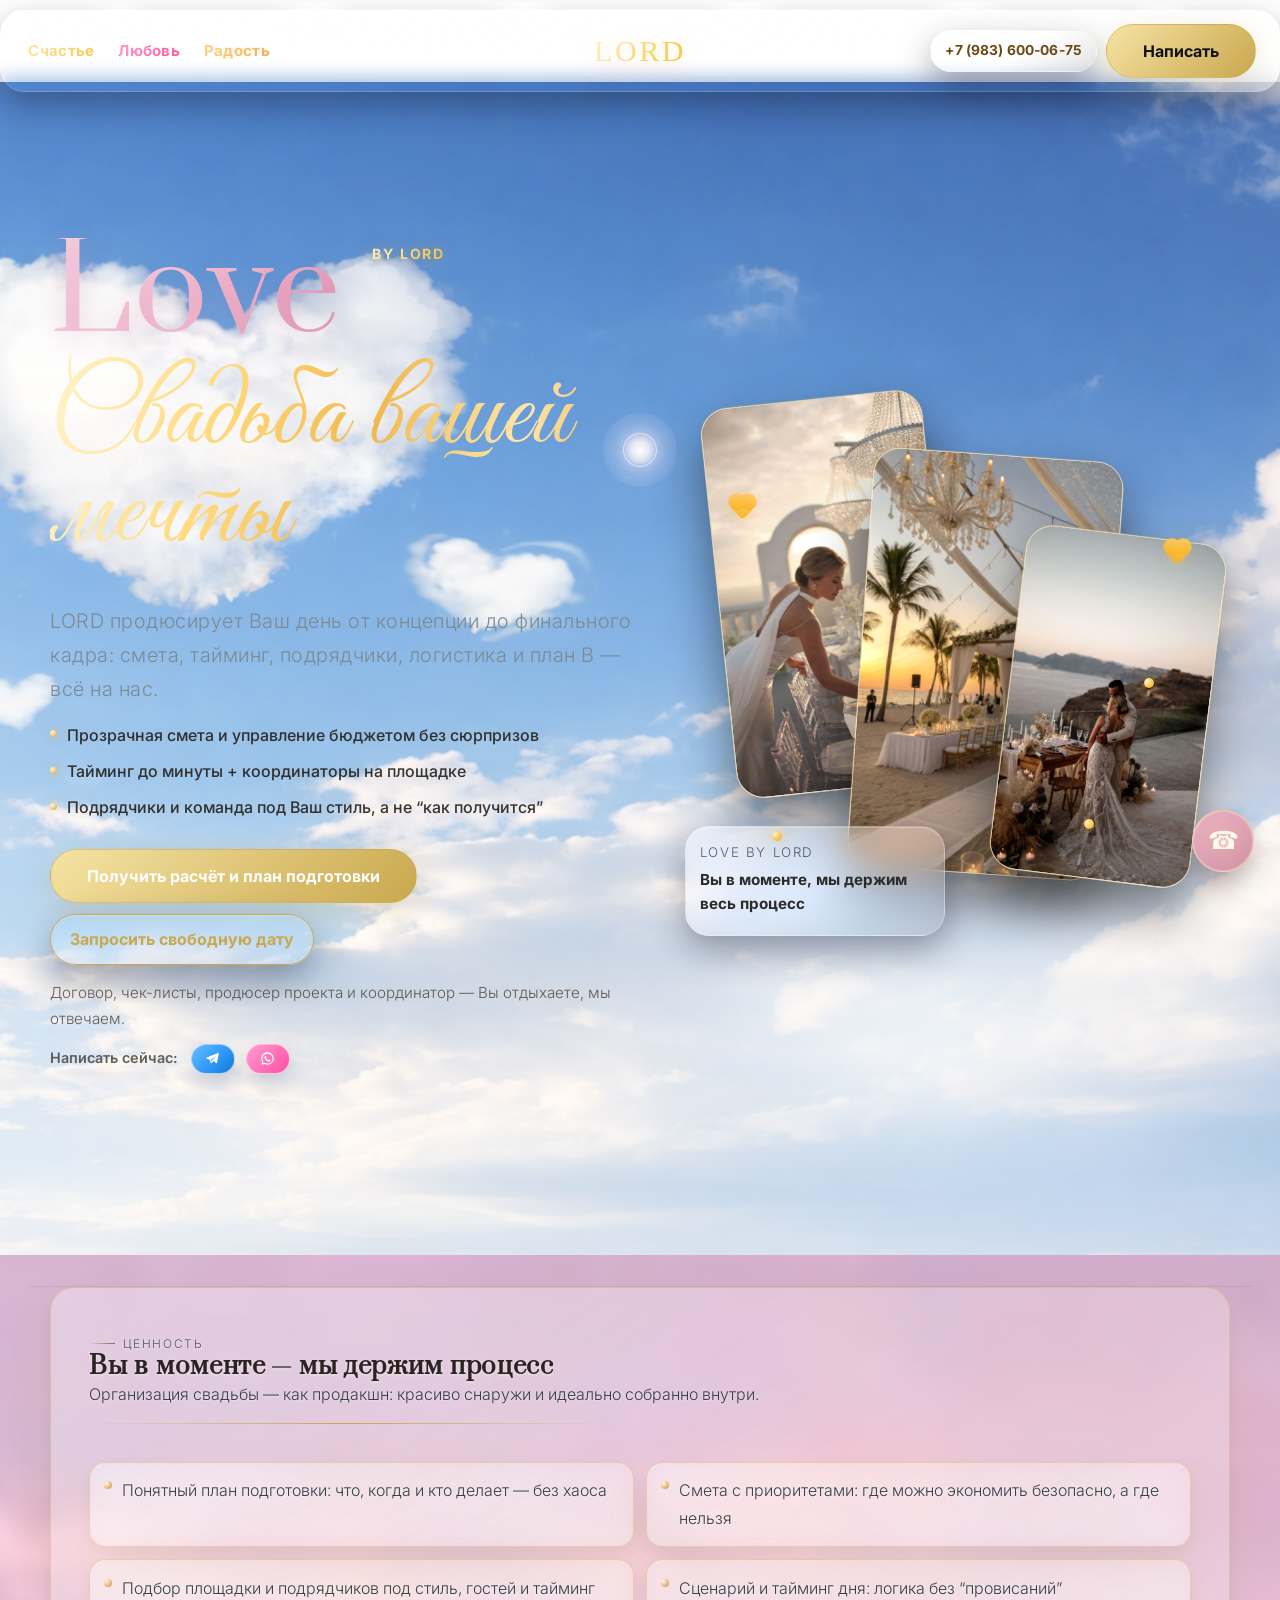
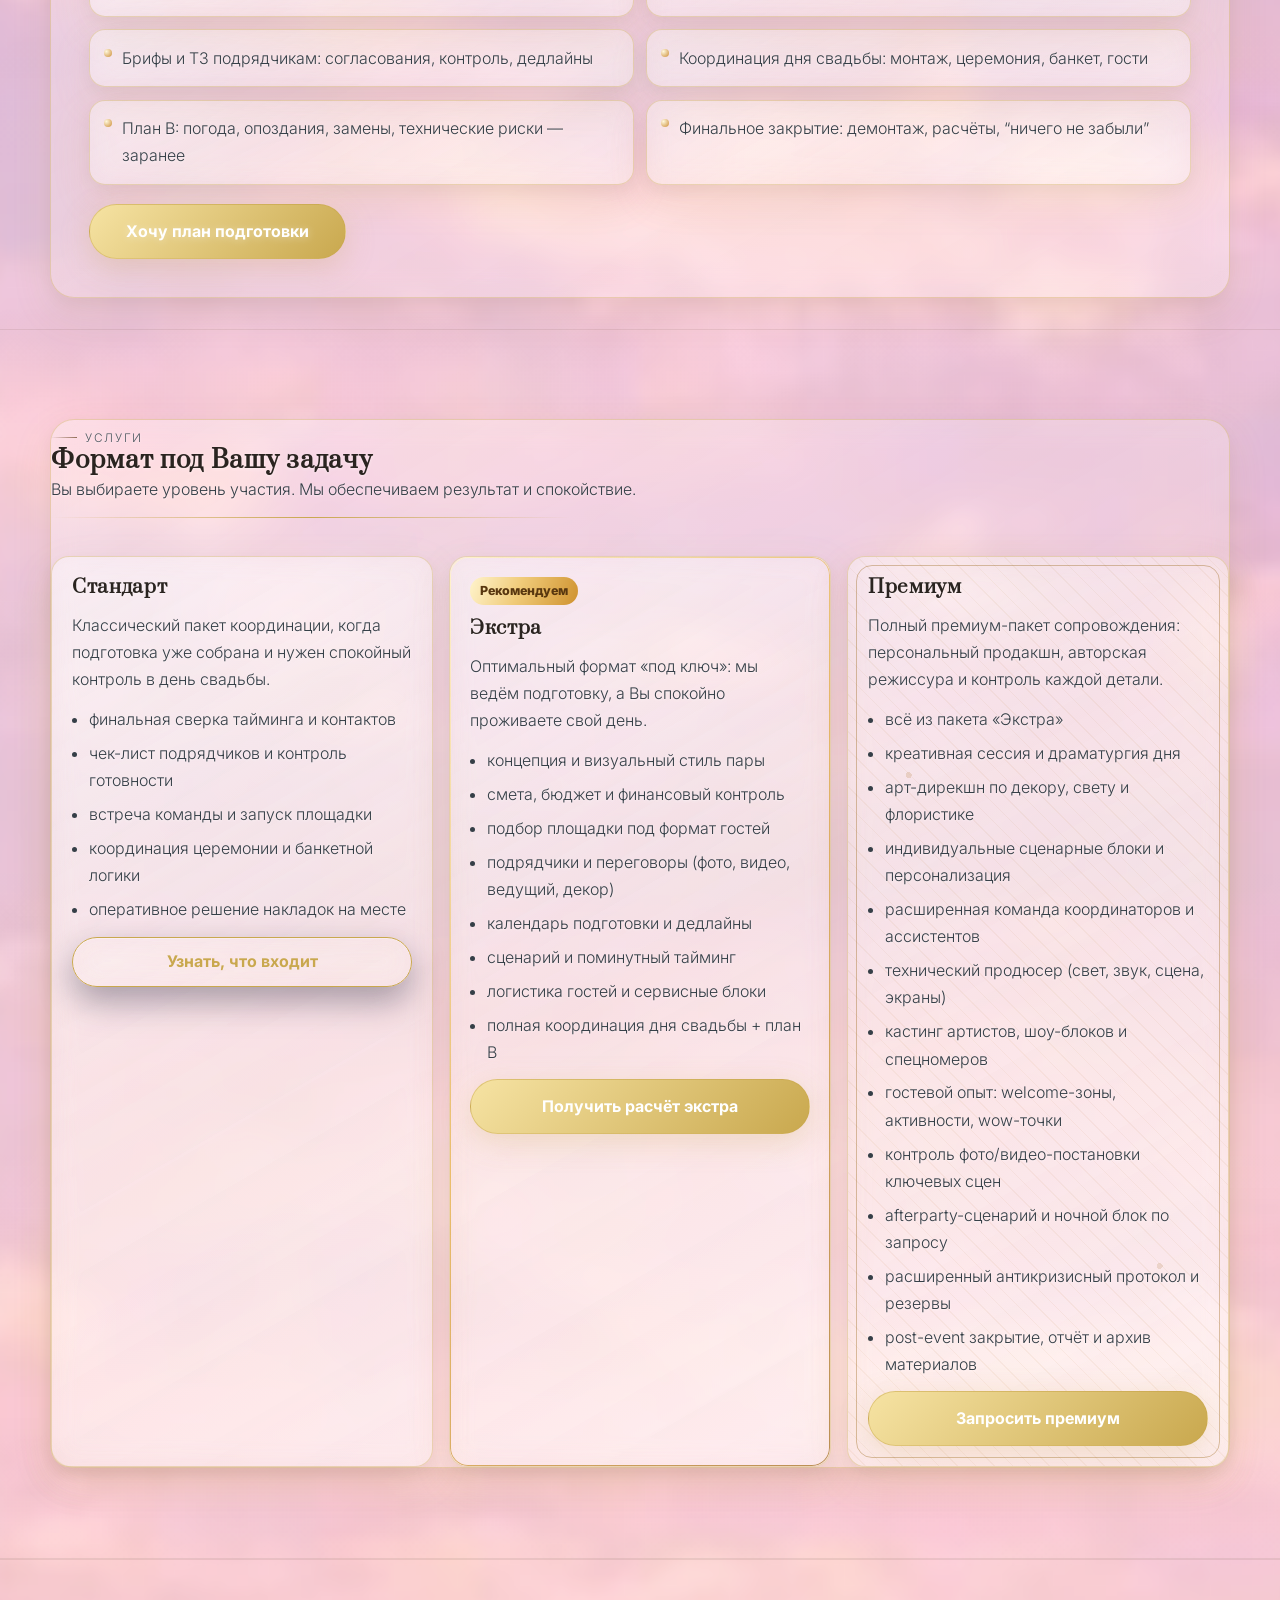
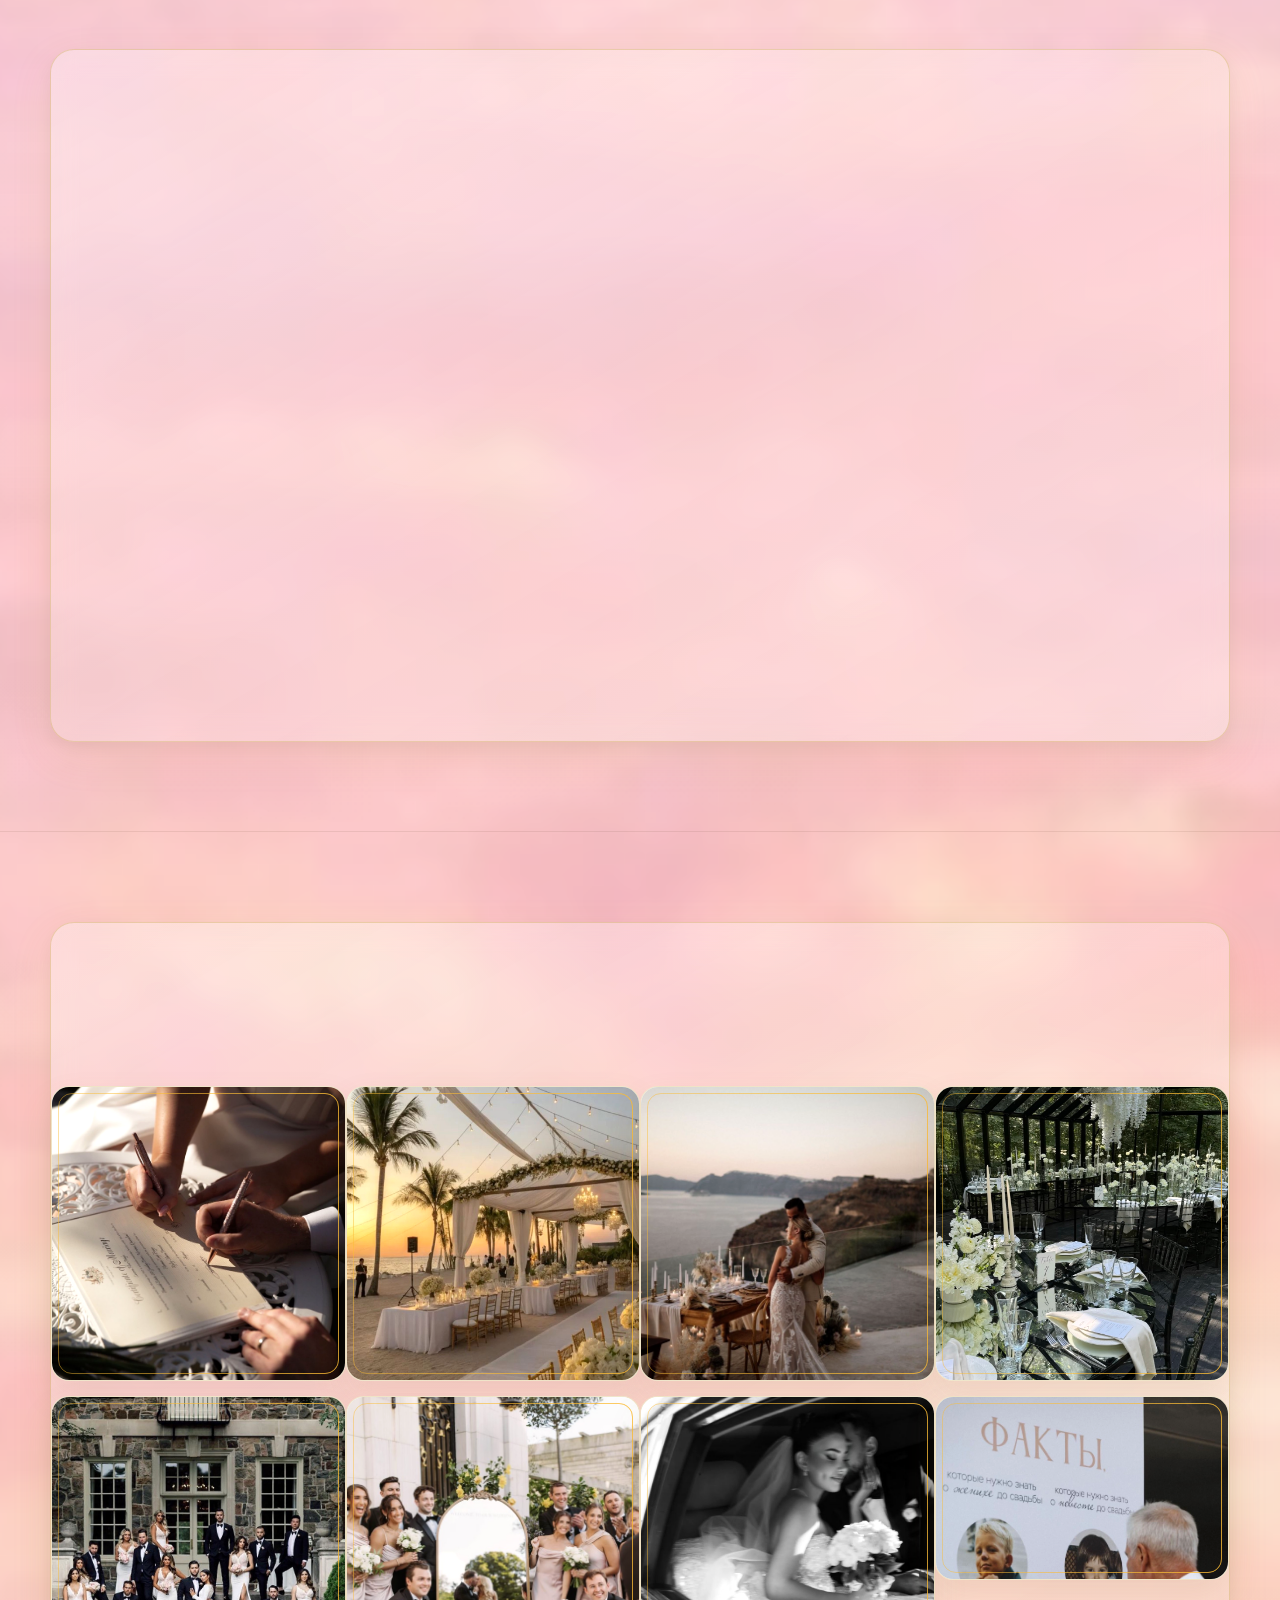
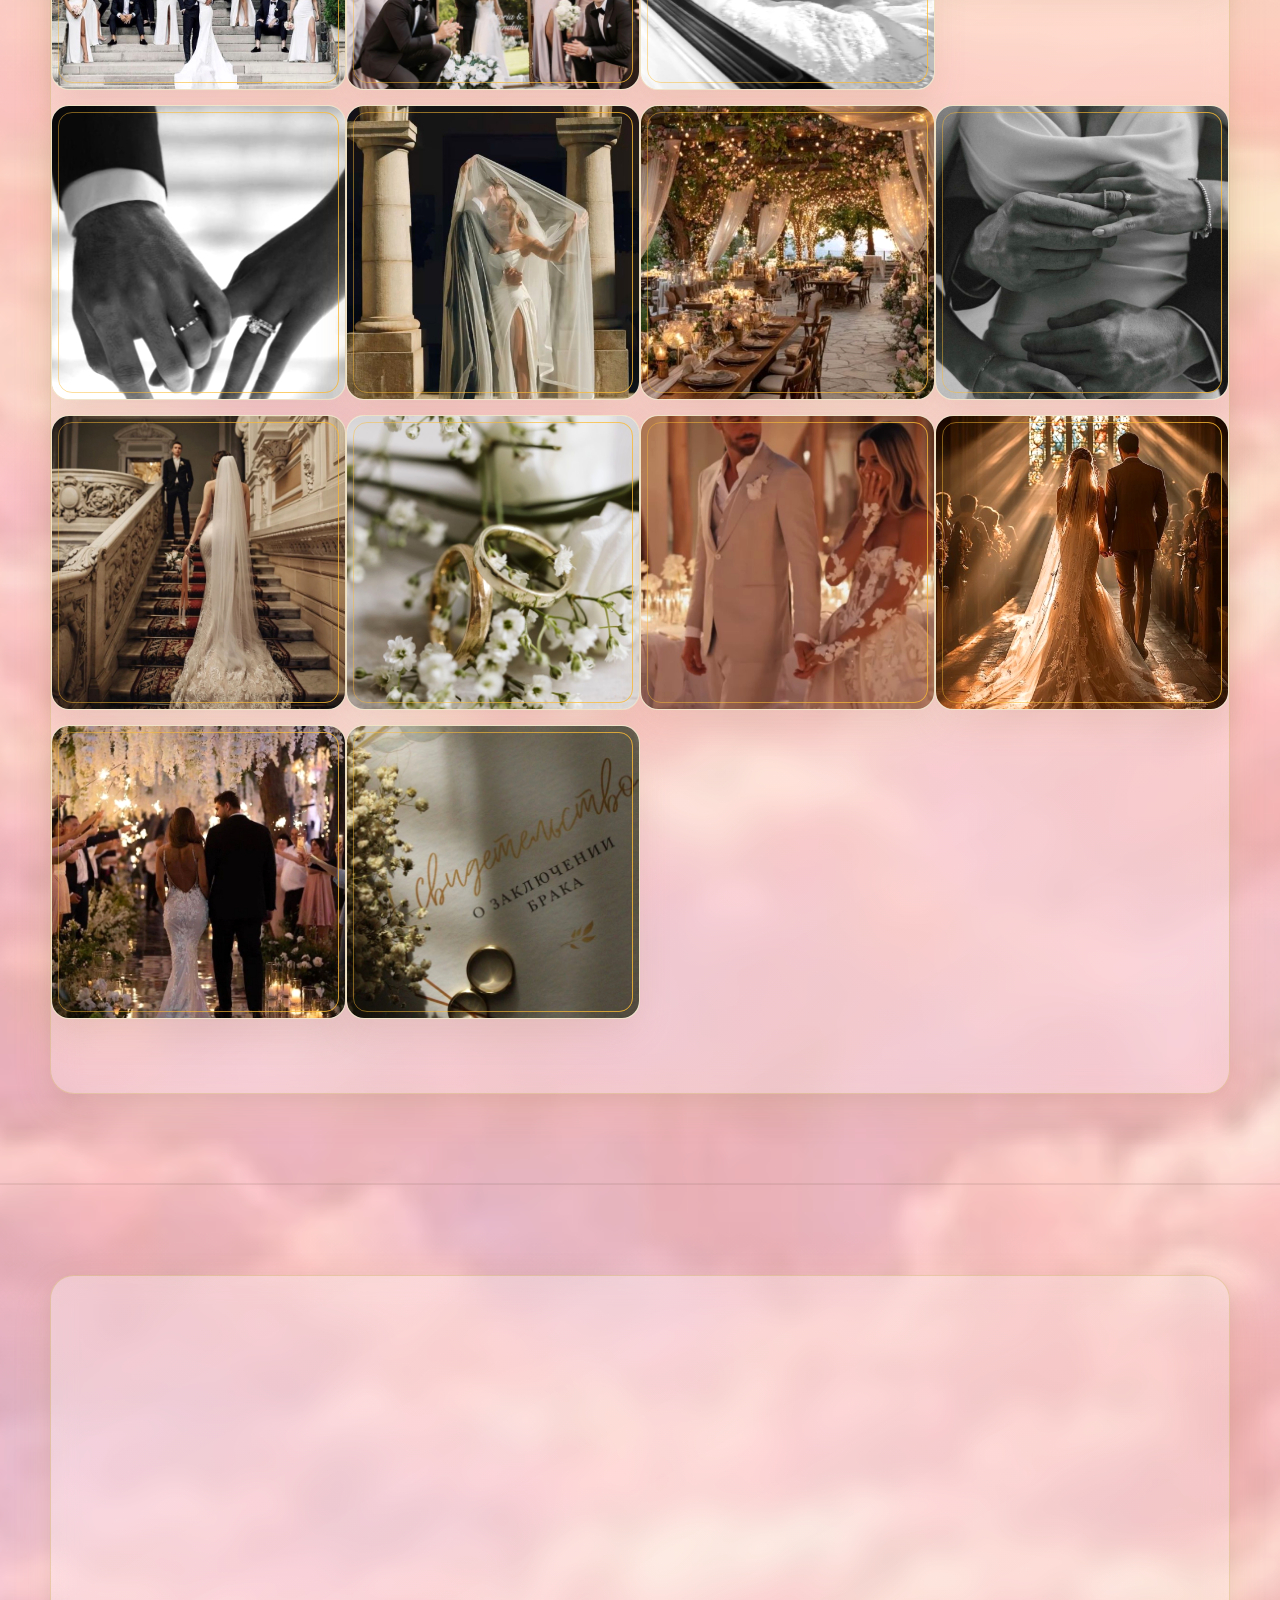
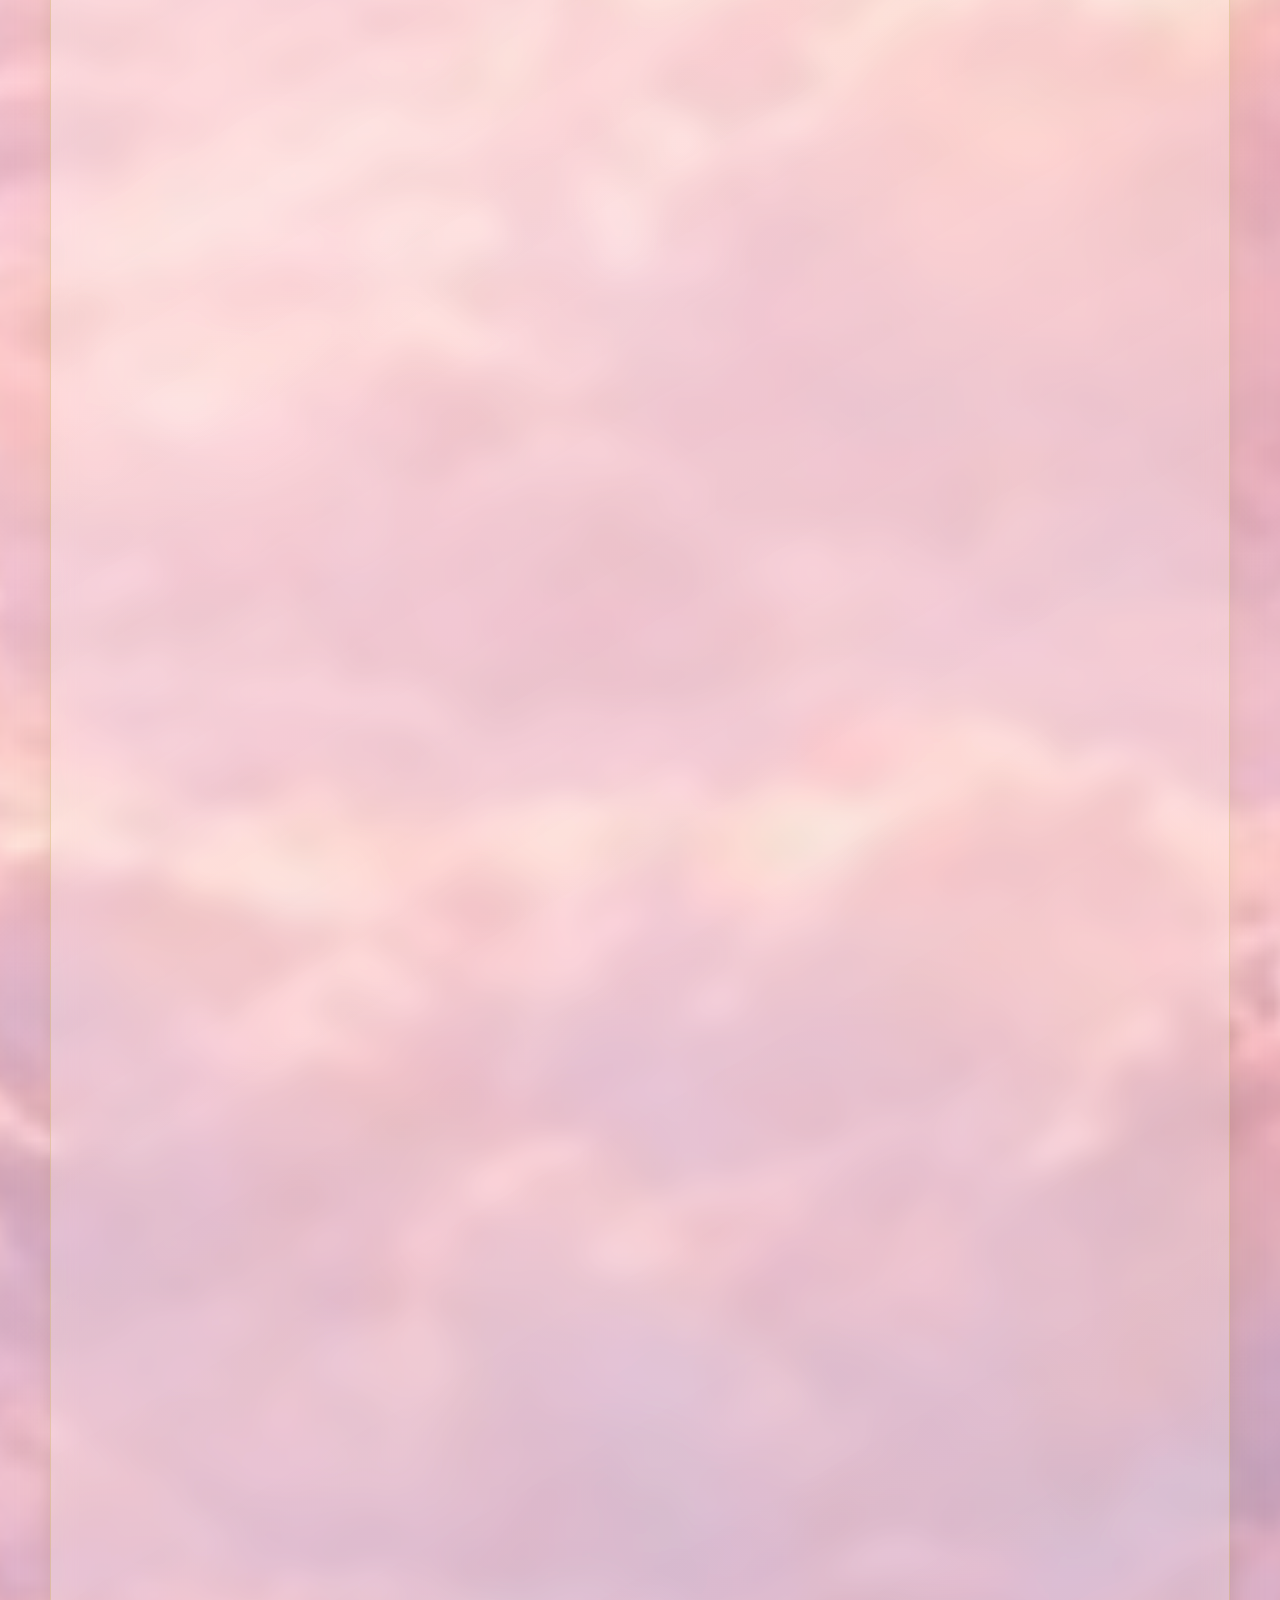
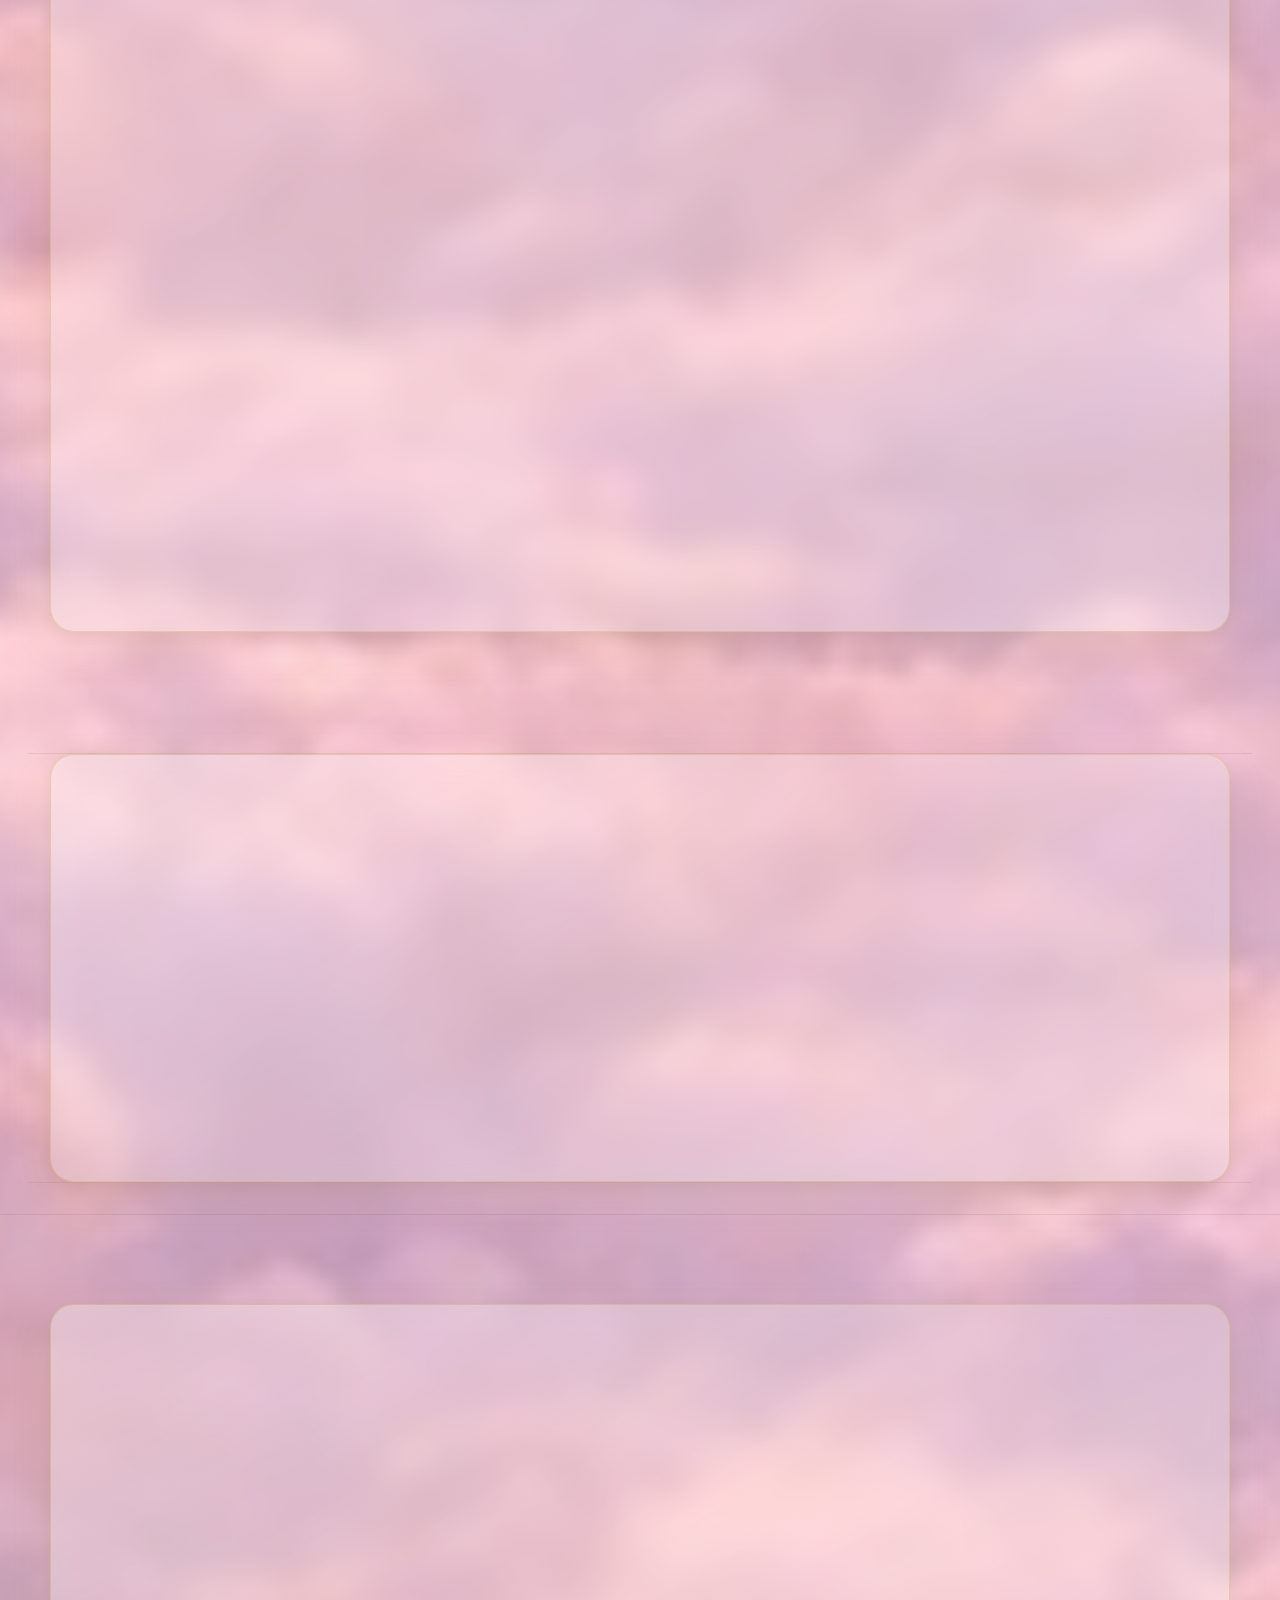
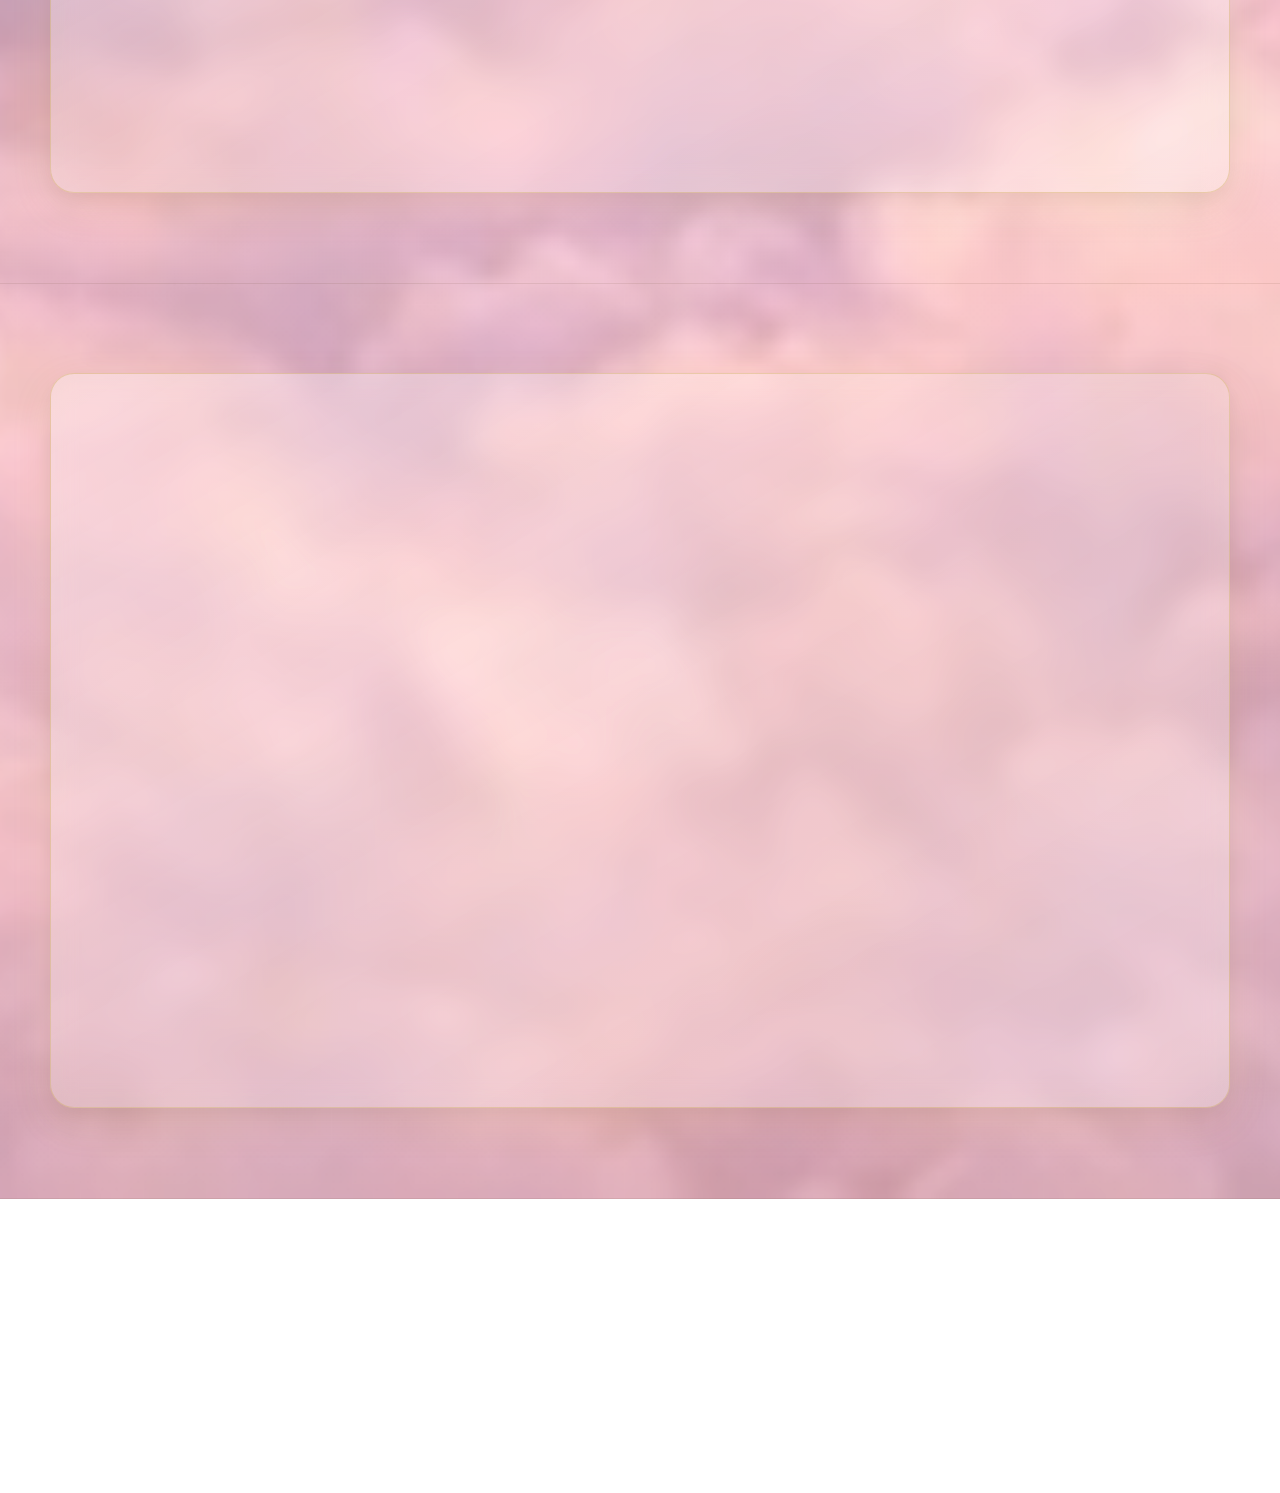
==== commit 66b629ef: "fix: mobile header, contact bars, FAB, CSS bugs (Phases 0-2) - Phase 0: Fix background-clip:text cas" ====
--- a/love/index.html
+++ b/love/index.html
@@ -609,6 +609,23 @@
     </div>
   </div>
 
+  <!-- #region agent log -->
+  <script>
+  window.addEventListener('load',function(){setTimeout(function(){
+    var D=function(loc,msg,data){fetch('http://127.0.0.1:7275/ingest/f3d562e8-e82b-41fa-ab77-3132533a6b9b',{method:'POST',headers:{'Content-Type':'application/json','X-Debug-Session-Id':'7aec0c'},body:JSON.stringify({sessionId:'7aec0c',location:loc,message:msg,data:data,timestamp:Date.now()})}).catch(function(){});};
+    var cs=window.getComputedStyle;
+    var hr=document.querySelector('.main-header-clone .header-row');
+    if(hr){var s=cs(hr);D('love:header-row','H-B/D header-row computed',{display:s.display,bgColor:s.backgroundColor,border:s.border,backdropFilter:s.backdropFilter||s.webkitBackdropFilter,borderRadius:s.borderRadius,minHeight:s.minHeight});}
+    var brand=document.querySelector('.main-header-clone .brand[data-brand-kicker][data-brand-title]');
+    if(brand){var ba=cs(brand,'::after');var bb=cs(brand,'::before');D('love:brand-pseudo','H-B brand pseudo computed',{afterContent:ba.content,afterBgImage:ba.backgroundImage,afterBgClip:ba.backgroundClip||ba.webkitBackgroundClip,afterDisplay:ba.display,beforeContent:bb.content,beforeBgImage:bb.backgroundImage,beforeDisplay:bb.display});}
+    var fab=document.querySelector('.floating-call-widget');
+    if(fab){var fs=cs(fab);D('love:fab','H-C FAB computed',{display:fs.display,visibility:fs.visibility,position:fs.position,right:fs.right,bottom:fs.bottom,zIndex:fs.zIndex});}
+    var mcb=document.querySelector('.love-mobile-contact-bar');
+    if(mcb){var ms=cs(mcb);D('love:contact-bar','H-C contact-bar computed',{display:ms.display,visibility:ms.visibility});}
+    D('love:viewport','viewport info',{innerWidth:window.innerWidth,innerHeight:window.innerHeight,bodyClasses:document.body.className});
+  },800);});
+  </script>
+  <!-- #endregion -->
   <script src="../assets/js/site.js?v=site-phase5-1" defer></script>
   <script>
     const yearNode = document.querySelector("#current-year");
--- a/assets/css/core.css
+++ b/assets/css/core.css
@@ -1100,7 +1100,7 @@
   padding: 0;
   margin: 0;
   gap: 0;
-  background: url("../lord/lord-final-2.png") center center / contain no-repeat;
+  background: none;
 }
 
 body.page-love .main-header-clone .brand::before,
@@ -1459,15 +1459,15 @@
   }
 
   body.page-love .main-header-clone .brand[data-brand-kicker][data-brand-title]::after {
-    background: linear-gradient(115deg, #ffbfd9 0%, #ff8fb9 34%, #ff5d9a 64%, #b52f67 100%);
+    background-image: linear-gradient(115deg, #ffbfd9 0%, #ff8fb9 34%, #ff5d9a 64%, #b52f67 100%);
   }
 
   body.theme-radost .main-header-clone .brand[data-brand-kicker][data-brand-title]::after {
-    background: linear-gradient(112deg, #ffd186 0%, #ffb54f 32%, #ff8a1f 62%, #d95c00 100%);
+    background-image: linear-gradient(112deg, #ffd186 0%, #ffb54f 32%, #ff8a1f 62%, #d95c00 100%);
   }
 
   body.theme-schastye .main-header-clone .brand[data-brand-kicker][data-brand-title]::after {
-    background: linear-gradient(108deg, #fff6b8 0%, #ffe36f 34%, #ffc928 64%, #d89a00 100%);
+    background-image: linear-gradient(108deg, #fff6b8 0%, #ffe36f 34%, #ffc928 64%, #d89a00 100%);
   }
 }
 
@@ -2332,3 +2332,265 @@
     box-shadow: 0 18px 32px rgba(0, 8, 28, 0.46), 0 0 0 1px rgba(255, 239, 196, 0.24) inset, 0 0 24px rgba(255, 201, 109, 0.35);
   }
 }
+
+/* ==========================================================================
+   Phase 1 — Unified Mobile Header: Liquid Glass + Gold Border
+   All inner pages get identical frosted-glass header, gold outline,
+   page-name branding via pseudo-elements, and standardised menu toggle.
+   ========================================================================== */
+@media (max-width: 760px) {
+
+  /* --- 1a. Header shell — sticky liquid glass with gold border ----------- */
+  body.page-love .main-header-clone,
+  body.theme-schastye .main-header-clone,
+  body.theme-radost .main-header-clone {
+    top: 6px !important;
+    padding-inline: 6px;
+  }
+
+  body.page-love .main-header-clone .header-row,
+  body.theme-schastye .main-header-clone .header-row,
+  body.theme-radost .main-header-clone .header-row {
+    min-height: 56px !important;
+    display: flex !important;
+    align-items: center !important;
+    gap: 0.6rem !important;
+    border-radius: 20px !important;
+    border: 1.5px solid rgba(251, 188, 54, 0.5) !important;
+    background-color: rgba(10, 22, 58, 0.48) !important;
+    background-image:
+      linear-gradient(
+        160deg,
+        rgba(255, 255, 255, 0.13) 0%,
+        rgba(255, 255, 255, 0.05) 50%,
+        rgba(255, 255, 255, 0.02) 100%
+      ) !important;
+    box-shadow:
+      0 8px 24px rgba(0, 6, 28, 0.36),
+      inset 0 1px 0 rgba(255, 255, 255, 0.16) !important;
+    backdrop-filter: blur(18px) saturate(160%) brightness(1.06) !important;
+    -webkit-backdrop-filter: blur(18px) saturate(160%) brightness(1.06) !important;
+    padding-inline: 14px !important;
+    overflow: visible !important;
+    isolation: isolate;
+  }
+
+  /* Love page: remove cloud-shape pseudo-elements from header-row */
+  body.page-love .main-header-clone .header-row::before,
+  body.page-love .main-header-clone .header-row::after {
+    display: none !important;
+    content: none !important;
+  }
+
+  /* --- 1b. Brand — show page name via data-attribute pseudo-elements ----- */
+  body.page-love .main-header-clone .brand,
+  body.theme-schastye .main-header-clone .brand,
+  body.theme-radost .main-header-clone .brand {
+    flex: 1 !important;
+    min-height: auto !important;
+    min-width: 0 !important;
+    display: inline-flex !important;
+    flex-direction: column !important;
+    align-items: flex-start !important;
+    justify-content: center !important;
+    gap: 0 !important;
+    padding: 0.1rem 0 !important;
+    background: none !important;
+    overflow: visible !important;
+    text-align: left !important;
+    line-height: 1 !important;
+  }
+
+  /* Visually hide original span text, keep for a11y */
+  body.page-love .main-header-clone .brand .brand-small,
+  body.page-love .main-header-clone .brand .brand-big,
+  body.theme-schastye .main-header-clone .brand .brand-small,
+  body.theme-schastye .main-header-clone .brand .brand-big,
+  body.theme-radost .main-header-clone .brand .brand-small,
+  body.theme-radost .main-header-clone .brand .brand-big {
+    position: absolute !important;
+    width: 1px !important;
+    height: 1px !important;
+    margin: -1px !important;
+    padding: 0 !important;
+    overflow: hidden !important;
+    clip: rect(0, 0, 0, 0) !important;
+    clip-path: inset(50%) !important;
+    white-space: nowrap !important;
+    border: 0 !important;
+  }
+
+  /* Re-enable pseudo-elements (override v30 FINAL "content:none") */
+  body.page-love .main-header-clone .brand[data-brand-kicker][data-brand-title]::before,
+  body.page-love .main-header-clone .brand[data-brand-kicker][data-brand-title]::after,
+  body.theme-schastye .main-header-clone .brand[data-brand-kicker][data-brand-title]::before,
+  body.theme-schastye .main-header-clone .brand[data-brand-kicker][data-brand-title]::after,
+  body.theme-radost .main-header-clone .brand[data-brand-kicker][data-brand-title]::before,
+  body.theme-radost .main-header-clone .brand[data-brand-kicker][data-brand-title]::after {
+    position: static !important;
+    display: block !important;
+    width: auto !important;
+    height: auto !important;
+    padding: 0 !important;
+    transform: none !important;
+    clip-path: none !important;
+    filter: none !important;
+    text-shadow: none !important;
+    pointer-events: none !important;
+  }
+
+  /* Kicker line: "by LORD" — small gold text */
+  body.page-love .main-header-clone .brand[data-brand-kicker][data-brand-title]::before,
+  body.theme-schastye .main-header-clone .brand[data-brand-kicker][data-brand-title]::before,
+  body.theme-radost .main-header-clone .brand[data-brand-kicker][data-brand-title]::before {
+    content: attr(data-brand-kicker) !important;
+    margin: 0 0 0.12rem !important;
+    font-size: 0.56rem !important;
+    line-height: 1 !important;
+    letter-spacing: 0.18em !important;
+    text-transform: uppercase !important;
+    font-weight: 700 !important;
+    white-space: nowrap !important;
+    color: transparent !important;
+    -webkit-text-fill-color: transparent !important;
+    background-image: linear-gradient(112deg, #fff3cf 0%, #f3c95c 44%, #c8882d 100%) !important;
+    -webkit-background-clip: text !important;
+    background-clip: text !important;
+  }
+
+  /* Page title: "Любовь" / "Счастье" / "Радость" */
+  body.page-love .main-header-clone .brand[data-brand-kicker][data-brand-title]::after,
+  body.theme-schastye .main-header-clone .brand[data-brand-kicker][data-brand-title]::after,
+  body.theme-radost .main-header-clone .brand[data-brand-kicker][data-brand-title]::after {
+    content: attr(data-brand-title) !important;
+    margin: 0 !important;
+    font-family: "Cormorant Garamond", "Times New Roman", serif !important;
+    font-size: 1.55rem !important;
+    line-height: 0.92 !important;
+    letter-spacing: 0.03em !important;
+    font-weight: 700 !important;
+    text-transform: none !important;
+    white-space: nowrap !important;
+    color: transparent !important;
+    -webkit-text-fill-color: transparent !important;
+    -webkit-background-clip: text !important;
+    background-clip: text !important;
+  }
+
+  body.page-love .main-header-clone .brand[data-brand-kicker][data-brand-title]::after {
+    background-image: linear-gradient(115deg, #ffbfd9 0%, #ff8fb9 34%, #ff5d9a 64%, #b52f67 100%) !important;
+  }
+
+  body.theme-schastye .main-header-clone .brand[data-brand-kicker][data-brand-title]::after {
+    background-image: linear-gradient(108deg, #fff6b8 0%, #ffe36f 34%, #ffc928 64%, #d89a00 100%) !important;
+  }
+
+  body.theme-radost .main-header-clone .brand[data-brand-kicker][data-brand-title]::after {
+    background-image: linear-gradient(112deg, #ffd186 0%, #ffb54f 32%, #ff8a1f 62%, #d95c00 100%) !important;
+  }
+
+  /* --- 1c. Menu toggle — unified medium size, gold-accented -------------- */
+  body.page-love .main-header-clone .menu-toggle,
+  body.theme-schastye .main-header-clone .menu-toggle,
+  body.theme-radost .main-header-clone .menu-toggle {
+    display: inline-flex !important;
+    align-items: center !important;
+    justify-content: center !important;
+    min-height: 40px !important;
+    min-width: 40px !important;
+    padding: 0.4rem 1rem !important;
+    font-size: 0.88rem !important;
+    font-weight: 700 !important;
+    letter-spacing: 0.02em !important;
+    border-radius: 14px !important;
+    border: 1.5px solid rgba(251, 188, 54, 0.45) !important;
+    background: rgba(255, 247, 236, 0.08) !important;
+    color: var(--lord-gold-100, #fcce6d) !important;
+    -webkit-text-fill-color: var(--lord-gold-100, #fcce6d) !important;
+    backdrop-filter: blur(10px) saturate(140%) !important;
+    -webkit-backdrop-filter: blur(10px) saturate(140%) !important;
+    box-shadow: 0 4px 14px rgba(0, 6, 28, 0.22) !important;
+    cursor: pointer;
+    flex-shrink: 0;
+    position: static !important;
+    right: auto !important;
+    top: auto !important;
+    transform: none !important;
+    margin-left: auto;
+  }
+
+  /* --- 1d. Dropdown nav — liquid glass with gold border ------------------- */
+  body.page-love .main-header-clone .site-nav,
+  body.theme-schastye .main-header-clone .site-nav,
+  body.theme-radost .main-header-clone .site-nav {
+    border-radius: 18px !important;
+    border: 1.5px solid rgba(251, 188, 54, 0.45) !important;
+    background-color: rgba(10, 22, 58, 0.6) !important;
+    background-image:
+      linear-gradient(
+        160deg,
+        rgba(255, 255, 255, 0.1) 0%,
+        rgba(255, 255, 255, 0.03) 100%
+      ) !important;
+    box-shadow: 0 12px 32px rgba(0, 6, 28, 0.44) !important;
+    backdrop-filter: blur(20px) saturate(160%) brightness(1.05) !important;
+    -webkit-backdrop-filter: blur(20px) saturate(160%) brightness(1.05) !important;
+    padding: 0.78rem 0.94rem 0.96rem !important;
+  }
+
+  /* Nav links in dropdown: gold on dark glass */
+  body.page-love .main-header-clone .site-nav a,
+  body.theme-schastye .main-header-clone .site-nav a,
+  body.theme-radost .main-header-clone .site-nav a {
+    color: #f5dfa0 !important;
+    -webkit-text-fill-color: #f5dfa0 !important;
+    background: none !important;
+    -webkit-background-clip: unset !important;
+    background-clip: unset !important;
+    text-shadow: none !important;
+    font-size: 0.95rem !important;
+    padding: 0.5rem 0.7rem !important;
+    border-radius: 12px !important;
+    border-color: transparent !important;
+  }
+
+  body.page-love .main-header-clone .site-nav a:hover,
+  body.page-love .main-header-clone .site-nav a:active,
+  body.theme-schastye .main-header-clone .site-nav a:hover,
+  body.theme-schastye .main-header-clone .site-nav a:active,
+  body.theme-radost .main-header-clone .site-nav a:hover,
+  body.theme-radost .main-header-clone .site-nav a:active {
+    background: rgba(251, 188, 54, 0.15) !important;
+    color: #ffe9b1 !important;
+    -webkit-text-fill-color: #ffe9b1 !important;
+  }
+
+  /* Hide desktop-only header actions on mobile */
+  body.page-love .main-header-clone .header-actions,
+  body.theme-schastye .main-header-clone .header-actions,
+  body.theme-radost .main-header-clone .header-actions {
+    display: none !important;
+  }
+}
+
+/* ==========================================================================
+   Phase 2 — Remove redundant contact bars, keep only FAB
+   ========================================================================== */
+@media (max-width: 760px) {
+  .mobile-contact-bar,
+  .mobile-contact-bar--joy,
+  .love-mobile-contact-bar {
+    display: none !important;
+  }
+}
+
+/* --- FAB color swap: Schastye → gold/orange, Radost → blue --------------- */
+body.theme-schastye .floating-call-widget--schastye > summary {
+  background: linear-gradient(136deg, rgba(251, 188, 54, 0.96) 0%, rgba(222, 152, 4, 0.96) 50%, rgba(250, 175, 18, 0.96) 100%) !important;
+  border-color: rgba(255, 225, 152, 0.56) !important;
+}
+
+body.theme-radost .floating-call-widget--radost > summary {
+  background: linear-gradient(136deg, rgba(25, 64, 178, 0.96) 0%, rgba(39, 116, 255, 0.96) 40%, rgba(111, 85, 255, 0.92) 100%) !important;
+  border-color: rgba(140, 200, 255, 0.5) !important;
+}
--- a/assets/css/pages.css
+++ b/assets/css/pages.css
@@ -1714,6 +1714,14 @@
   z-index: 1;
 }
 
+body.page-love .love-thumb[data-full*="love-set-08"] {
+  aspect-ratio: 16 / 10;
+}
+
+body.page-love .love-thumb[data-full*="love-set-08"] img {
+  object-position: top !important;
+}
+
 body.page-love .love-thumb::after {
   content: "";
   position: absolute;
@@ -1838,9 +1846,14 @@
 }
 
 body.page-love .vera-case-slide img,
-body.page-love .vera-profile-card img,
 body.page-love .vera-cred-card img {
   object-fit: contain !important;
+  background: linear-gradient(150deg, rgba(252, 248, 241, 0.72), rgba(241, 232, 216, 0.62));
+}
+
+body.page-love .vera-profile-card img {
+  object-fit: cover !important;
+  object-position: top center !important;
   background: linear-gradient(150deg, rgba(252, 248, 241, 0.72), rgba(241, 232, 216, 0.62));
 }
 
@@ -2414,6 +2427,7 @@
 body.page-love .vera-title__name {
   display: block;
   font-weight: 700;
+  font-size: clamp(1.5rem, 4.5vw, 2.2rem);
   color: #f6e3a3;
   text-shadow: 0 1px 0 rgba(155, 122, 44, 0.24);
 }
@@ -2888,8 +2902,9 @@
   width: 100% !important;
   height: auto !important;
   max-height: none !important;
-  object-fit: contain !important;
-  object-position: center !important;
+  aspect-ratio: 1;
+  object-fit: cover !important;
+  object-position: top center !important;
   display: block !important;
   border-radius: 16px !important;
 }
@@ -3152,24 +3167,24 @@
   body.page-love .scene::before {
     background: linear-gradient(
         180deg,
-        rgba(255, 255, 255, 0.48) 0%,
-        rgba(248, 242, 234, 0.4) 48%,
-        rgba(255, 255, 255, 0.72) 100%
+        rgba(255, 230, 240, 0.18) 0%,
+        rgba(255, 220, 235, 0.12) 48%,
+        rgba(255, 245, 248, 0.22) 100%
       ),
       image-set(
         url("../love/hero-love-33-left-heart-mobile.webp") type("image/webp"),
         url("../love/hero-love-33-left-heart-mobile.jpg") type("image/jpeg")
       ) center center / cover no-repeat !important;
-    opacity: 0.9 !important;
-    filter: saturate(1) contrast(1) brightness(1) !important;
+    opacity: 0.94 !important;
+    filter: saturate(1.15) contrast(1.02) brightness(1) !important;
   }
 
   body.page-love .section.section-tight::before {
     background: linear-gradient(
         180deg,
-        rgba(255, 255, 255, 0.48) 0%,
-        rgba(248, 242, 234, 0.4) 48%,
-        rgba(255, 255, 255, 0.72) 100%
+        rgba(255, 230, 240, 0.18) 0%,
+        rgba(255, 220, 235, 0.12) 48%,
+        rgba(255, 245, 248, 0.22) 100%
       ),
       image-set(
         url("../love/hero-love-33-left-heart-mobile.webp") type("image/webp"),
@@ -3207,7 +3222,7 @@
     height: min(60vh, 460px);
     background-size: cover;
     background-position: center 20%;
-    opacity: 0.58;
+    opacity: 0.94;
   }
 
   .page-love .scene::after {
@@ -3234,7 +3249,8 @@
   body.page-love .scene::before {
     background-position: center top, center top, center top !important;
     background-size: auto, auto, cover !important;
-    opacity: 0.92 !important;
+    opacity: 0.94 !important;
+    filter: saturate(1.15) contrast(1.02) brightness(1) !important;
   }
 
   body.page-love .header-actions-love {
@@ -3284,15 +3300,15 @@
   }
 
   body.page-love .love-mobile-contact-bar {
-    display: flex;
+    display: none;
   }
 
   body.page-love footer {
-    padding-bottom: calc(4.9rem + env(safe-area-inset-bottom));
+    padding-bottom: 1rem;
   }
 
   body.page-love .floating-call-widget {
-    display: none;
+    display: block;
   }
 
   body.page-love .section.section-tight {
@@ -3352,6 +3368,21 @@
   body.page-love .section.section-tight::before,
   body.page-love .section-tight::before {
     background-position: 30% 23% !important;
+  }
+
+  body.page-love p,
+  body.page-love li,
+  body.page-love figcaption,
+  body.page-love .hero-lead,
+  body.page-love .hero-points li,
+  body.page-love .offer-card p,
+  body.page-love .vera-side-description p,
+  body.page-love .vera-case-meta p,
+  body.page-love .vera-cases-intro,
+  body.page-love .process-grid li {
+    hyphens: auto !important;
+    overflow-wrap: break-word !important;
+    word-break: break-word !important;
   }
 }
 
@@ -3734,7 +3765,6 @@
   body.page-love .hero-photo img,
   body.page-love .love-card img,
   body.page-love .vera-case-slide img,
-  body.page-love .vera-profile-card img,
   body.page-love .vera-cred-card img {
     height: auto !important;
     object-fit: contain !important;
@@ -3827,10 +3857,12 @@
 
   body.page-love #vera .vera-panel-left .vera-profile-card img {
     width: 100% !important;
-    height: clamp(190px, 50vw, 250px) !important;
-    min-height: 190px !important;
-    max-height: 250px !important;
+    height: auto !important;
+    min-height: 0 !important;
+    max-height: none !important;
+    aspect-ratio: 1 !important;
     object-fit: cover !important;
+    object-position: top center !important;
     border-radius: 12px !important;
   }
 
@@ -7023,8 +7055,6 @@
   margin-top: 0 !important;
 }
 
-body.theme-schastye.schastye-v4 .hero-ball-layer,
-body.theme-schastye.schastye-v4 .hero-ball,
 body.theme-schastye.schastye-v4 .page-shell::before,
 body.theme-schastye.schastye-v4 .page-shell::after {
   display: none !important;
@@ -7411,6 +7441,131 @@
 
   body.theme-schastye.schastye-v4 {
     --sch-header-offset: 72px;
+  }
+
+  /* 5.1 — show disco balls on mobile */
+  body.theme-schastye.schastye-v4 .hero-ball-layer {
+    display: block !important;
+  }
+
+  body.theme-schastye.schastye-v4 .hero-ball {
+    display: block !important;
+    animation: none !important;
+    opacity: 0.38;
+  }
+
+  body.theme-schastye.schastye-v4 .hero-ball.hb-1 {
+    width: 44px;
+    height: 44px;
+    left: 5%;
+    top: 14%;
+  }
+
+  body.theme-schastye.schastye-v4 .hero-ball.hb-2 {
+    width: 58px;
+    height: 58px;
+    right: 6%;
+    top: 10%;
+  }
+
+  body.theme-schastye.schastye-v4 .hero-ball.hb-3 {
+    width: 34px;
+    height: 34px;
+    left: 30%;
+    bottom: 16%;
+  }
+
+  body.theme-schastye.schastye-v4 .hero-ball.hb-4 {
+    display: none !important;
+  }
+
+  /* 5.2 + 5.3 + 5.6 — text overflow, min-width, padding */
+  body.theme-schastye.schastye-v4 .trust-card,
+  body.theme-schastye.schastye-v4 .route-card,
+  body.theme-schastye.schastye-v4 .audience-card,
+  body.theme-schastye.schastye-v4 .timeline-step,
+  body.theme-schastye.schastye-v4 .package-card,
+  body.theme-schastye.schastye-v4 .testimonial,
+  body.theme-schastye.schastye-v4 .benefits-list li,
+  body.theme-schastye.schastye-v4 .estimate-item,
+  body.theme-schastye.schastye-v4 .case-card .case-body,
+  body.theme-schastye.schastye-v4 .contact-card {
+    overflow-wrap: break-word;
+    word-break: break-word;
+    min-width: 0;
+  }
+
+  body.theme-schastye.schastye-v4 .trust-card,
+  body.theme-schastye.schastye-v4 .timeline-step {
+    padding: 0.85rem;
+    text-align: center;
+  }
+
+  body.theme-schastye.schastye-v4 .stats-grid {
+    grid-template-columns: repeat(2, minmax(0, 1fr));
+    gap: 0.6rem;
+  }
+
+  body.theme-schastye.schastye-v4 .audience-grid {
+    gap: 0.6rem;
+  }
+
+  body.theme-schastye.schastye-v4 .route-grid-6 {
+    gap: 0.6rem;
+  }
+
+  /* 5.4 + 5.8 — reduce spacing between sections */
+  body.theme-schastye.schastye-v4 .section:not(.hero) {
+    padding-block: clamp(1.8rem, 5vw, 2.8rem);
+  }
+
+  body.theme-schastye.schastye-v4 .hero + .section {
+    padding-top: clamp(1.8rem, 5vw, 2.8rem);
+  }
+
+  body.theme-schastye.schastye-v4 .section-title {
+    font-size: clamp(1.2rem, 5vw, 1.6rem);
+  }
+
+  body.theme-schastye.schastye-v4 .section-lead {
+    font-size: 0.88rem;
+  }
+
+  body.theme-schastye.schastye-v4 .eyebrow {
+    font-size: 0.76rem;
+  }
+
+  /* 5.5 — improve text visibility (yellow) */
+  body.theme-schastye.schastye-v4 .section-lead,
+  body.theme-schastye.schastye-v4 .route-card p,
+  body.theme-schastye.schastye-v4 .audience-card p,
+  body.theme-schastye.schastye-v4 .trust-label,
+  body.theme-schastye.schastye-v4 .hero-text,
+  body.theme-schastye.schastye-v4 .hero-inline-note {
+    color: var(--pastel-yellow, #f7e7a7);
+  }
+
+  /* 5.7 — case grid: 3 columns instead of vertical stack */
+  body.theme-schastye.schastye-v4 .case-grid {
+    grid-template-columns: repeat(3, minmax(0, 1fr));
+    gap: 0.5rem;
+  }
+
+  body.theme-schastye.schastye-v4 .case-card {
+    min-width: 0;
+  }
+
+  body.theme-schastye.schastye-v4 .case-card .case-body h3 {
+    font-size: 0.72rem;
+  }
+
+  body.theme-schastye.schastye-v4 .case-card .case-body p {
+    font-size: 0.62rem;
+    line-height: 1.3;
+  }
+
+  body.theme-schastye.schastye-v4 .case-card .case-body {
+    padding: 0.35rem 0.3rem;
   }
 }
 
@@ -9264,6 +9419,64 @@
     grid-row: auto;
     aspect-ratio: 4 / 5;
   }
+
+  /* 7.1 — Neon cyan→pink gradient for primary buttons on mobile */
+  body.theme-radost.radost-v4 .btn-primary {
+    background: linear-gradient(90deg, var(--neon-cyan-0), var(--neon-pink-0));
+    border-color: rgba(0, 229, 255, 0.5);
+    box-shadow: 0 8px 20px rgba(0, 229, 255, 0.25),
+      0 0 0 1px rgba(255, 61, 222, 0.2);
+  }
+
+  body.theme-radost.radost-v4 .btn-primary:hover {
+    border-color: rgba(255, 61, 222, 0.7);
+    box-shadow: 0 12px 28px rgba(0, 229, 255, 0.35),
+      0 0 0 1px rgba(255, 61, 222, 0.35);
+  }
+
+  /* 7.2 — Horizontal scroll for package/tariff cards */
+  body.theme-radost.radost-v4 .joy-packages {
+    grid-template-columns: repeat(3, 75vw);
+    overflow-x: auto;
+    scroll-snap-type: x mandatory;
+    -webkit-overflow-scrolling: touch;
+    padding-bottom: 0.5rem;
+  }
+
+  body.theme-radost.radost-v4 .joy-package-card {
+    scroll-snap-align: start;
+    min-width: 0;
+  }
+
+  /* 7.3 — Larger uppercase "Радость" in hero title */
+  body.theme-radost.radost-v4 .joy-title .joy-title-accent {
+    font-size: 1.35em;
+    text-transform: uppercase;
+    letter-spacing: 0.02em;
+  }
+
+  /* 7.4 — Format cells: fix text overflow, compact 2-col layout */
+  body.theme-radost.radost-v4 .joy-age-grid {
+    grid-template-columns: repeat(2, minmax(0, 1fr));
+    gap: 0.6rem;
+  }
+
+  body.theme-radost.radost-v4 .joy-age-card {
+    text-align: center;
+    padding: 0.75rem;
+    overflow-wrap: break-word;
+    word-break: break-word;
+    hyphens: auto;
+  }
+
+  body.theme-radost.radost-v4 .joy-age-card h3 {
+    font-size: 0.92rem;
+  }
+
+  body.theme-radost.radost-v4 .joy-age-card p {
+    font-size: 0.82rem;
+    margin: 0.3rem 0 0;
+  }
 }
 
 @media (prefers-reduced-motion: reduce) {
@@ -9597,7 +9810,6 @@
   body.theme-schastye.schastye-v4 .sch-aurora-layer,
   body.theme-schastye.schastye-v4 .sch-neon-stream,
   body.theme-schastye.schastye-v4 .sch-grain,
-  body.theme-schastye.schastye-v4 .hero-ball-layer,
   body.theme-radost.radost-v4 .joy-floating-scene,
   body.theme-radost.radost-v4 .joy-magic-cursor {
     display: none !important;
